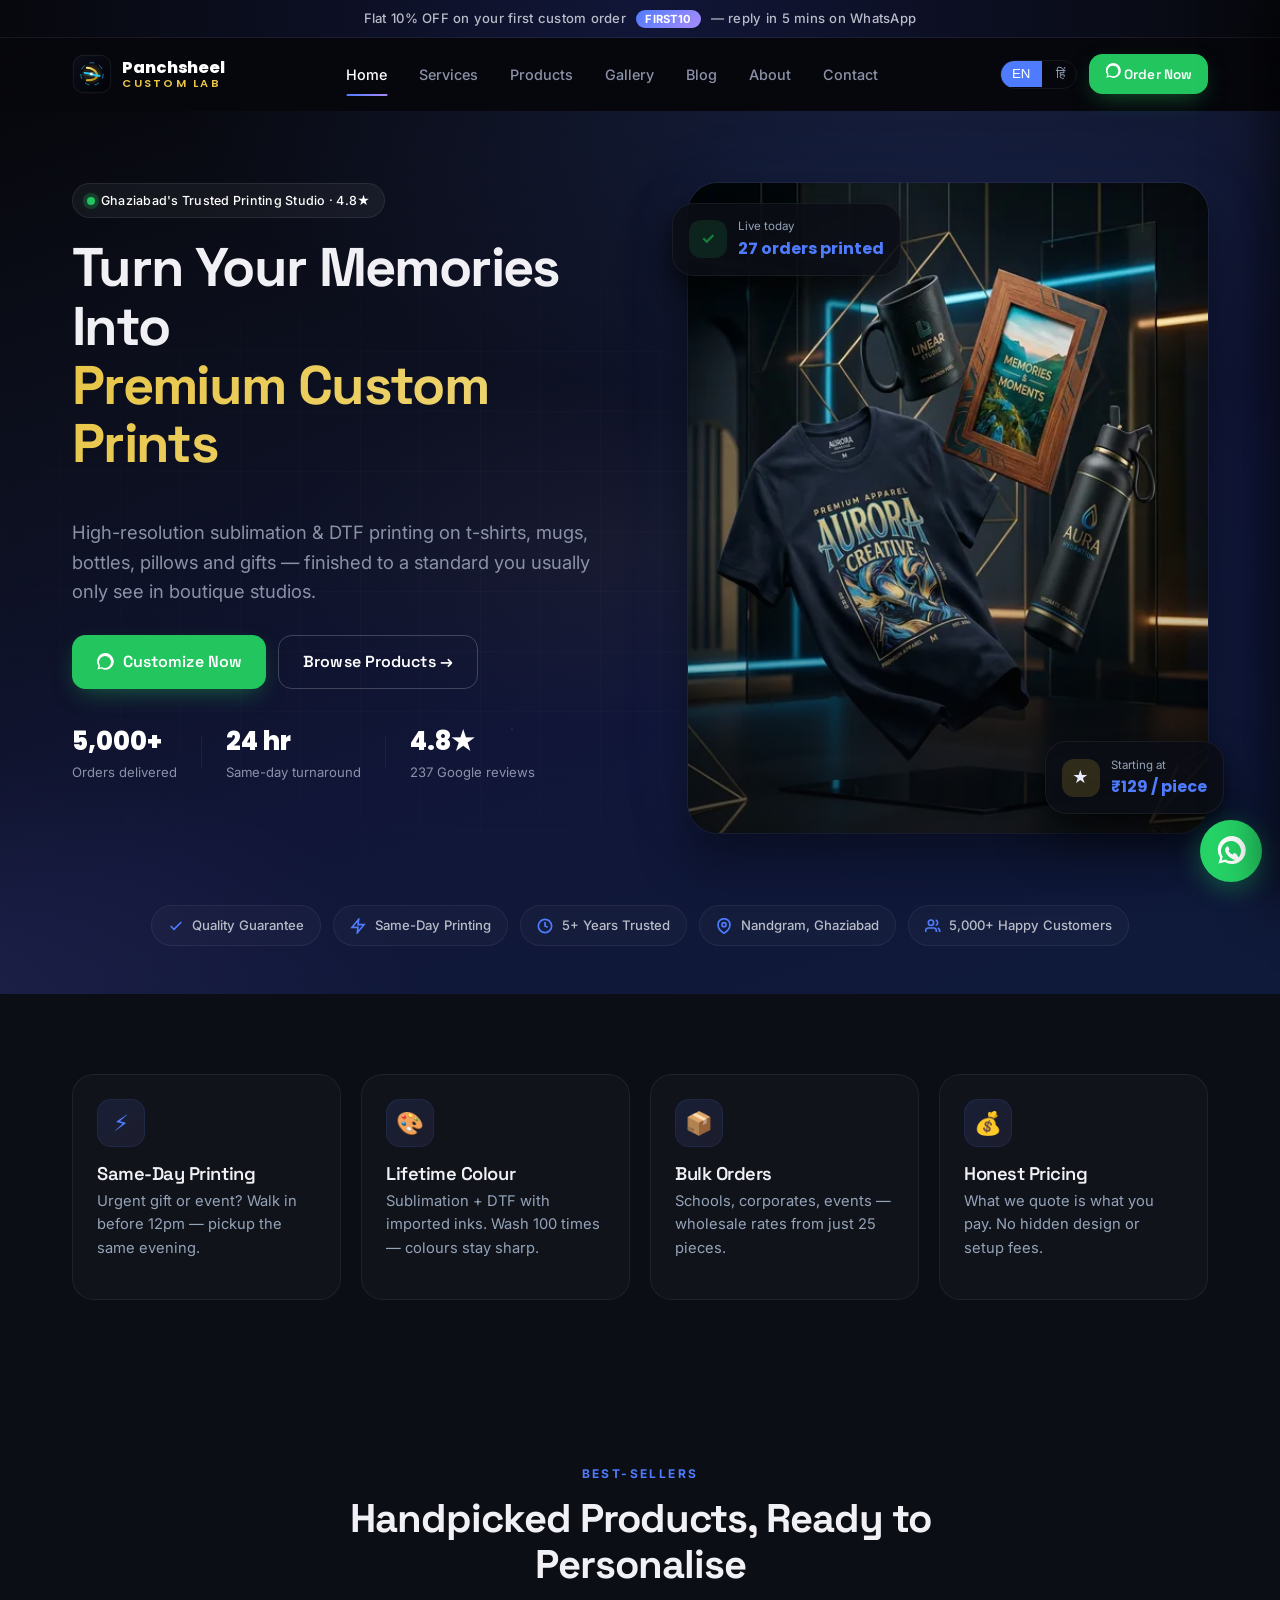
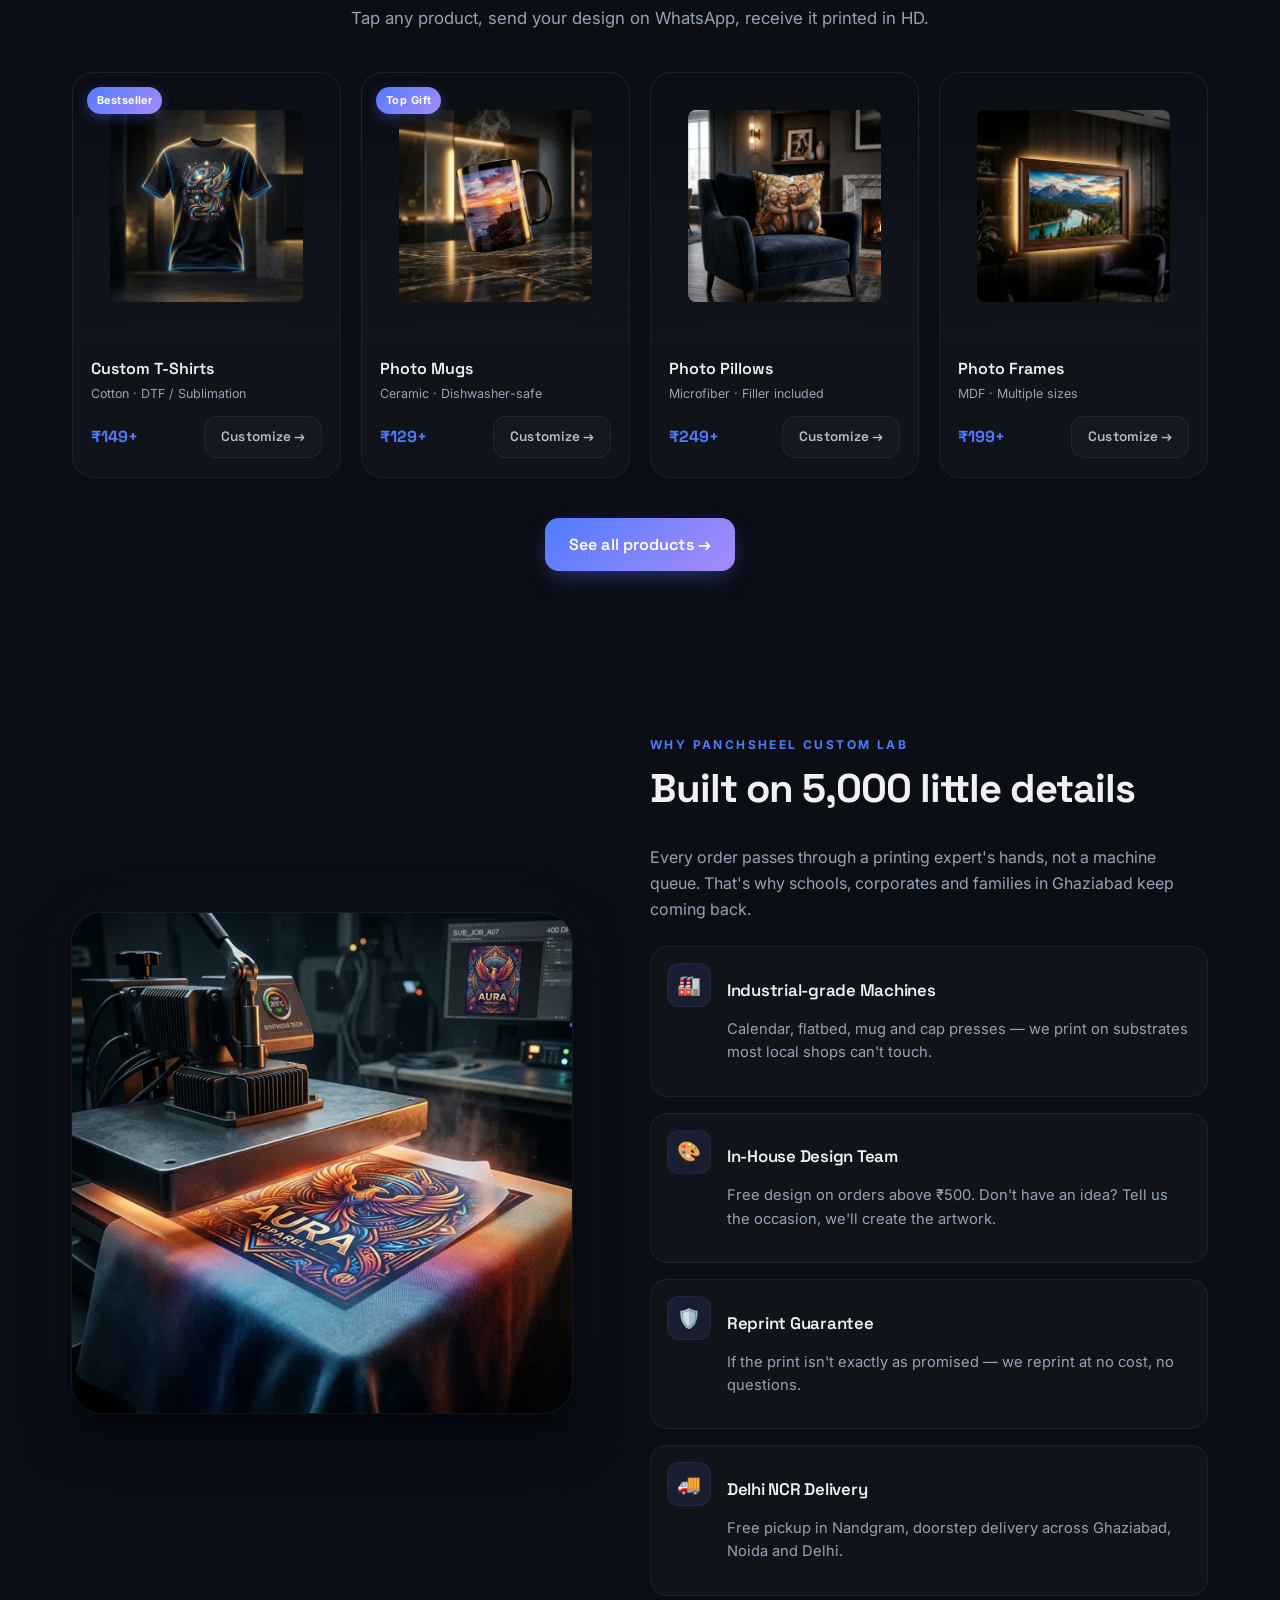
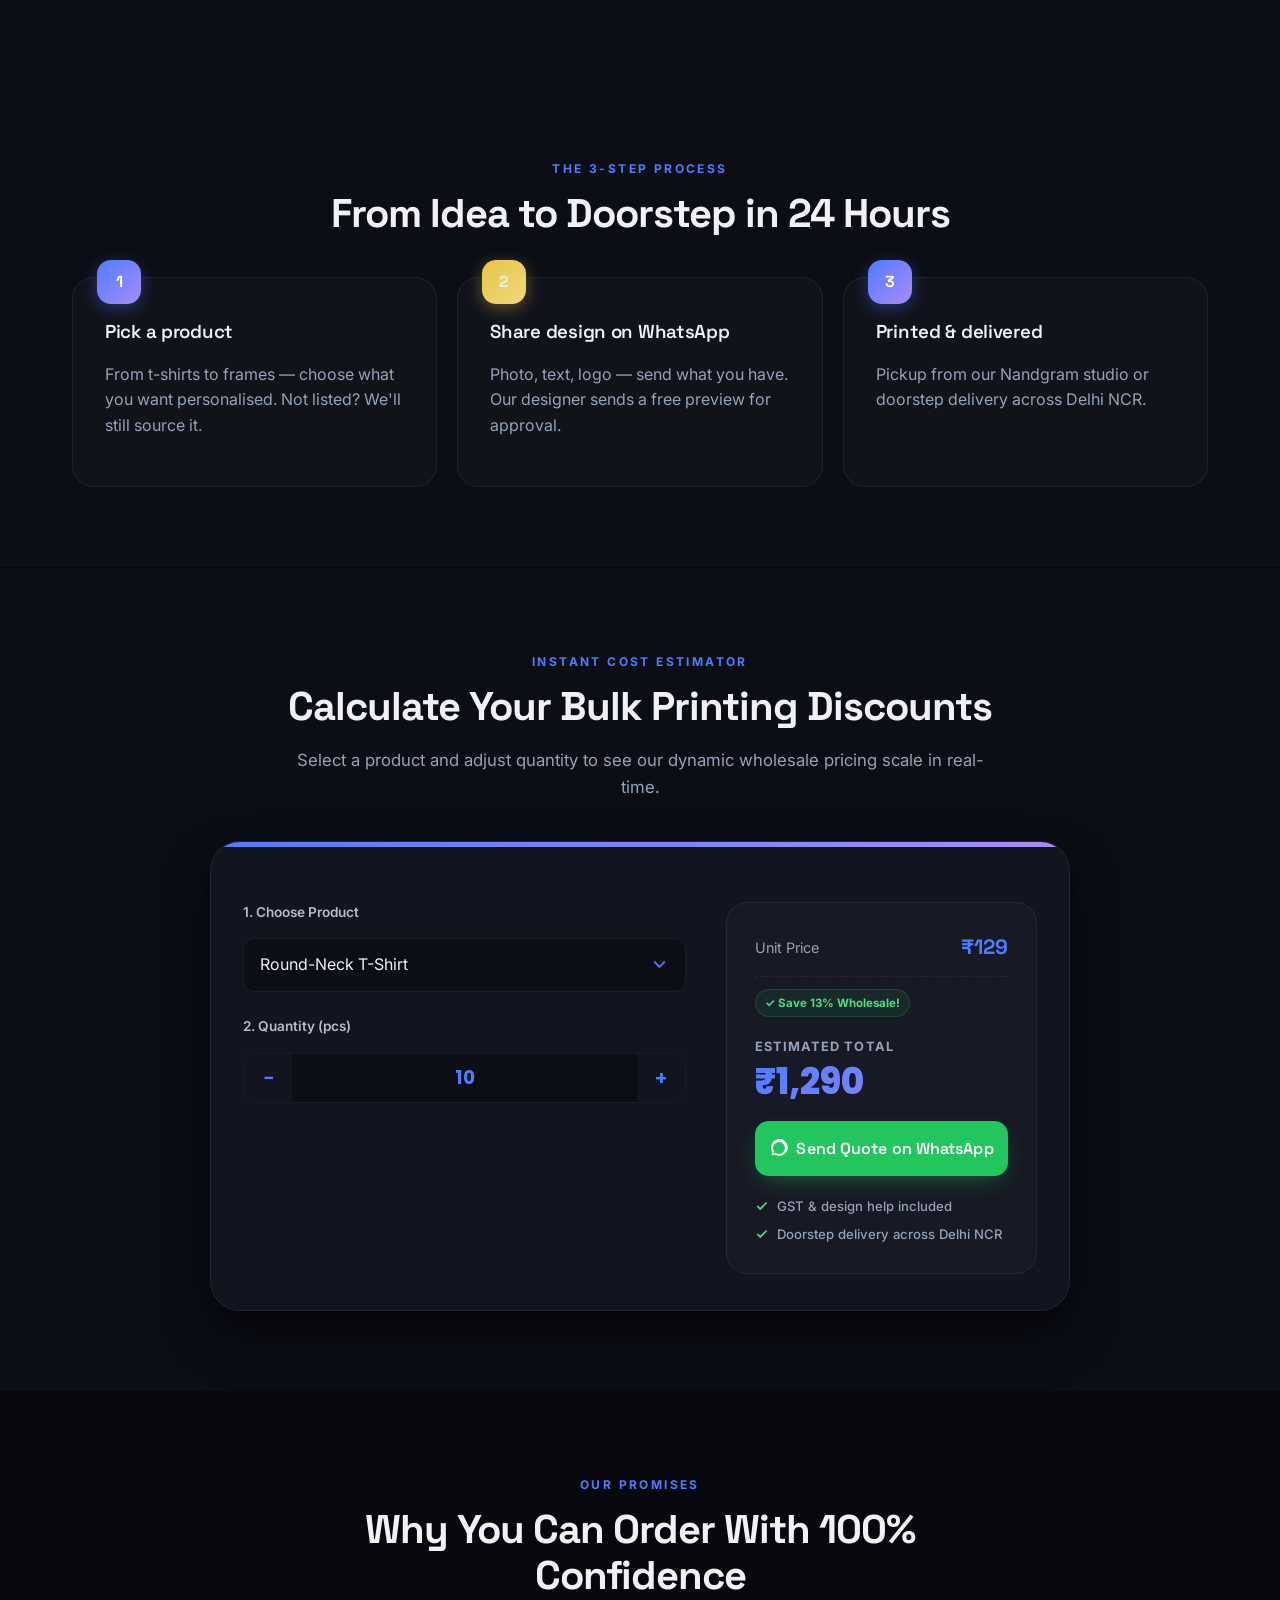
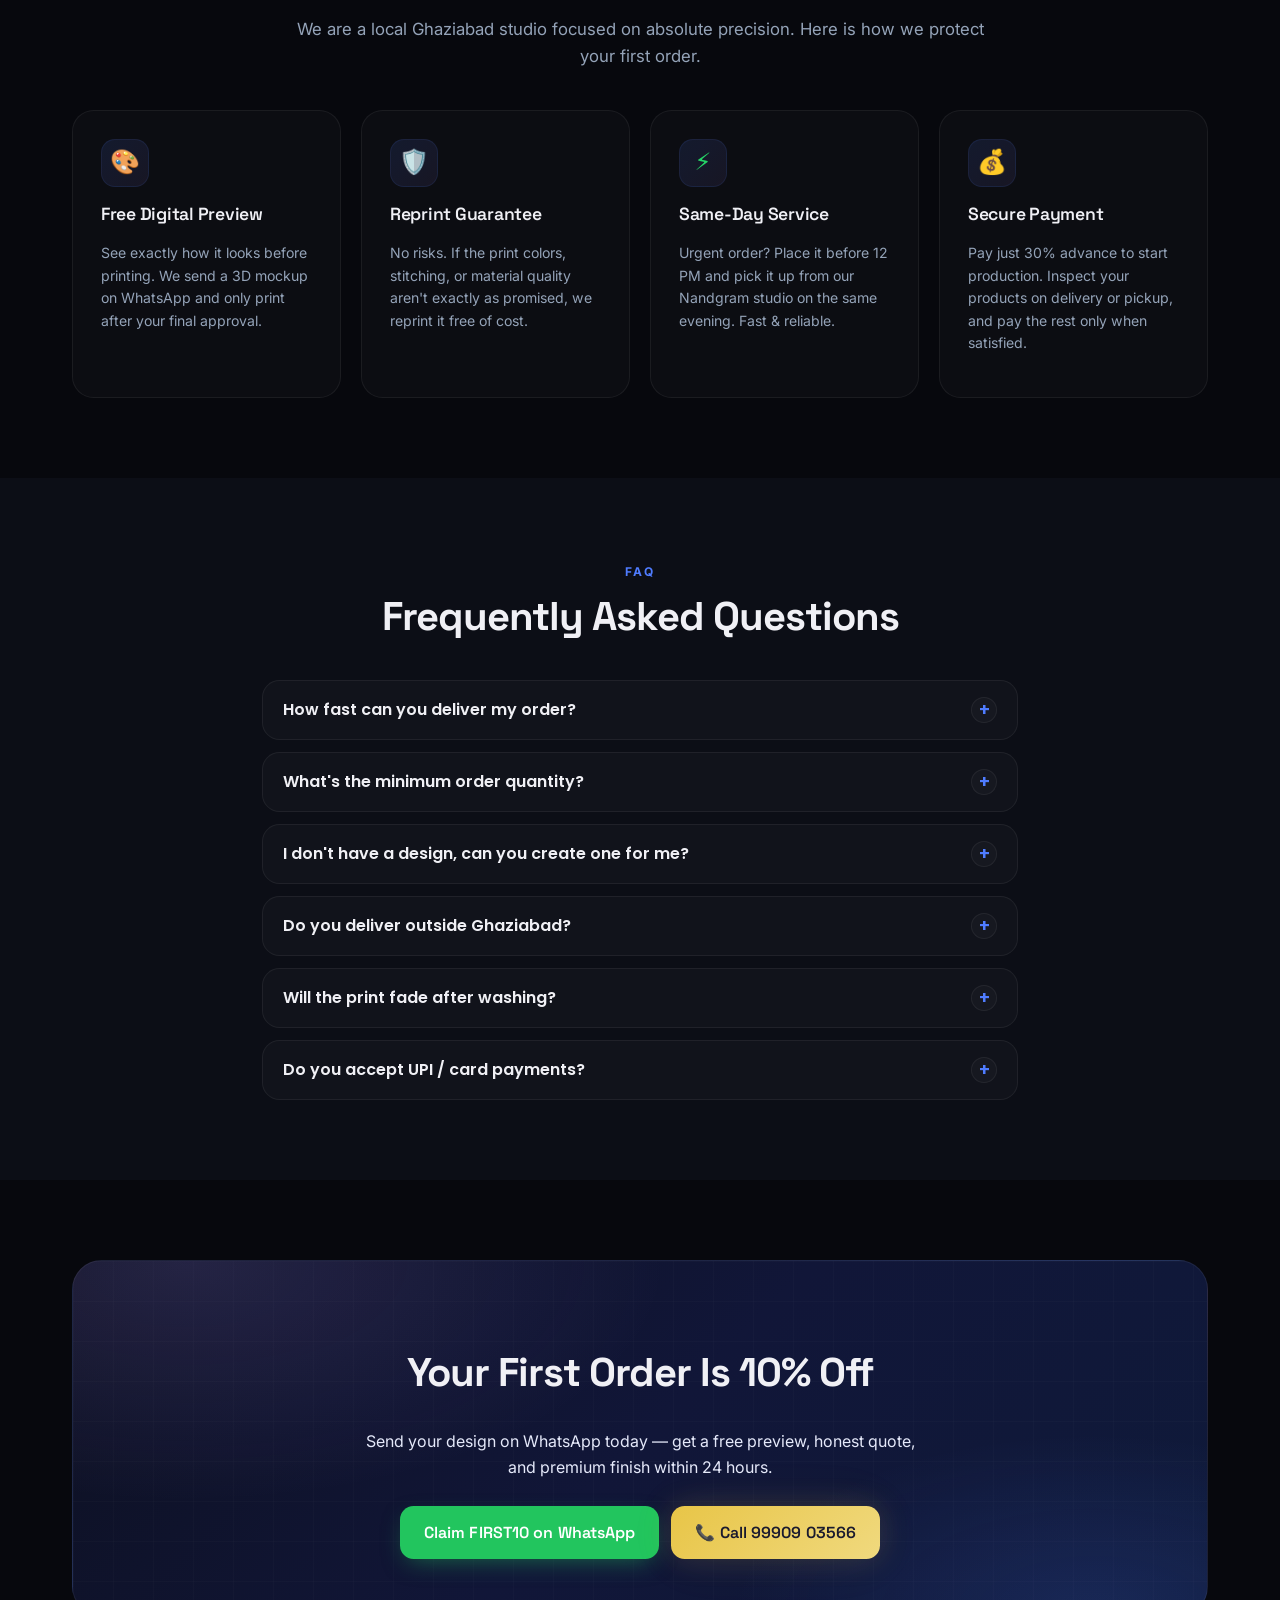
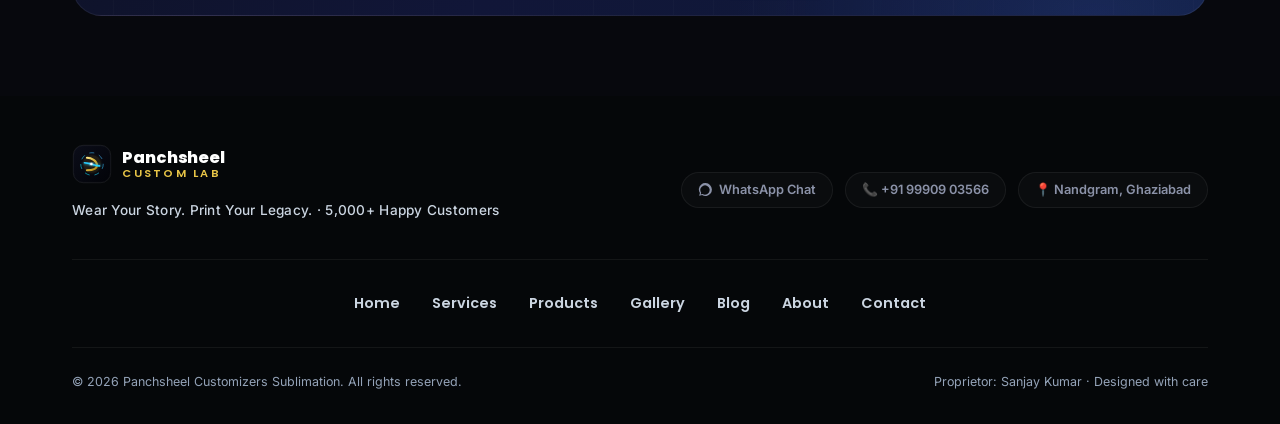
==== index.html @ e8f35b52 "perf: reduce GPU paint cost, eliminate expensive filters, inline critical CSS, and defer JS to hit 1" ====
<!doctype html>
<html lang="en">
<head>
<meta charset="utf-8" />
<meta name="viewport" content="width=device-width,initial-scale=1" />
<title>Panchsheel Custom Lab — Premium Custom Printing in Nandgram, Ghaziabad</title>
<meta name="description" content="Premium T-shirt, mug, bottle, pillow, frame & custom gift printing in Nandgram, Ghaziabad. Same-day printing, bulk orders, lifetime-colour sublimation. Order on WhatsApp." />
<meta name="keywords" content="custom printing Nandgram, t shirt printing Ghaziabad, mug printing near me, custom gifts printing Ghaziabad, sublimation printing, school dress printing Ghaziabad" />
<meta name="robots" content="index,follow" />
<meta name="google-site-verification" content="ZeEfmThmQn9ae-xPkWEFfNN0FjXlwvRkOJU6zWRzMR0" />
<meta name="theme-color" content="#07080d" />
<link rel="canonical" href="https://panchsheelcustomlab.com/" />
<meta property="og:type" content="website" />
<meta property="og:title" content="Panchsheel Custom Lab — Premium Custom Printing in Ghaziabad" />
<meta property="og:description" content="Same-day T-shirt, mug, bottle, pillow, frame & gift printing with lifetime colour. Ghaziabad's trusted studio." />
<meta property="og:url" content="https://panchsheelcustomlab.com/" />
<meta property="og:image" content="https://images.unsplash.com/photo-1521572163474-6864f9cf17ab?w=1200&h=630&fit=crop" />
<meta name="twitter:card" content="summary_large_image" />
<link rel="preconnect" href="https://fonts.googleapis.com" />
<link rel="preconnect" href="https://fonts.gstatic.com" crossorigin />
<link rel="preload" href="assets/img/hero_presentation.webp" as="image" type="image/webp" />
<style>
/* Critical inline CSS — above-the-fold only */
*{box-sizing:border-box}html{scroll-behavior:smooth}body{font-family:system-ui,-apple-system,Segoe UI,Roboto,sans-serif;margin:0;background:#07080d;color:#f0f0f5;line-height:1.6;-webkit-font-smoothing:antialiased}img{max-width:100%;height:auto;display:block}a{color:inherit;text-decoration:none}h1,h2,h3{color:#f0f0f5;letter-spacing:-.02em;font-weight:700}.container-x{max-width:1200px;margin-inline:auto;padding-inline:1.25rem}@media(min-width:768px){.container-x{padding-inline:2rem}}.reveal{opacity:0;transform:translateY(28px);transition:opacity .8s cubic-bezier(.16,1,.3,1),transform .8s cubic-bezier(.16,1,.3,1)}.reveal.visible{opacity:1;transform:none}.site-header{position:sticky;top:0;z-index:40;background:rgba(7,8,13,.6);backdrop-filter:saturate(140%) blur(20px);-webkit-backdrop-filter:saturate(140%) blur(20px);border-bottom:1px solid transparent;transition:all .4s}.offer-bar{background:linear-gradient(90deg,#07080d 0%,#111638 50%,#07080d 100%);color:#b8bcc8;font-size:.82rem;font-weight:500;text-align:center;padding:.5rem 1rem}.offer-bar .badge-inline{background:linear-gradient(135deg,#4f7cff,#a78bfa);color:#fff;padding:.1rem .55rem;border-radius:9999px;font-weight:700;font-size:.7rem;margin:0 .35rem}.hero{position:relative;overflow:hidden;isolation:isolate;background:linear-gradient(160deg,#07080d 0%,#0d1020 30%,#111638 60%,#0f1a3a 100%);color:#fff}.title-xl{font-size:clamp(2rem,4.6vw,3.4rem);letter-spacing:-.02em;font-weight:800;line-height:1.08}.hero-badge{display:inline-flex;align-items:center;gap:.4rem;background:rgba(255,255,255,.05);border:1px solid rgba(255,255,255,.08);color:#fff;padding:.4rem .85rem;border-radius:9999px;font-size:.78rem;font-weight:500;backdrop-filter:blur(12px)}.hero-badge .dot{width:.5rem;height:.5rem;border-radius:9999px;background:#22c55e;box-shadow:0 0 0 4px rgba(34,197,94,.2),0 0 12px rgba(34,197,94,.3)}.hero-photo{position:relative;border-radius:1.85rem;overflow:hidden;box-shadow:0 0 0 1px rgba(255,255,255,.06),0 24px 48px rgba(0,0,0,.5),0 0 80px rgba(79,124,255,.08)}.hero-photo img{aspect-ratio:4/5;width:100%;object-fit:cover;transform:scale(1.02)}.btn{display:inline-flex;align-items:center;justify-content:center;gap:.55rem;font-weight:600;border-radius:.85rem;padding:.85rem 1.5rem;transition:transform .2s,box-shadow .25s,background .2s;letter-spacing:.1px;white-space:nowrap;cursor:pointer;border:0}.btn-whats{background:#22c55e;color:#fff;box-shadow:0 8px 24px -8px rgba(34,197,94,.5)}.btn-outline{border:1.5px solid rgba(255,255,255,.2);color:#fff;background:transparent}.logo{display:inline-flex;align-items:center;gap:.65rem}.logo-mark{width:40px;height:40px}.logo-text{line-height:1.05}.logo-text .brand-line{display:block;font-weight:800;color:#fff;letter-spacing:-.01em;font-size:1.02rem}.logo-text .sub-line{display:block;font-size:.7rem;font-weight:600;color:#e8c547;letter-spacing:.2em;text-transform:uppercase;margin-top:.1rem}.desktop-nav{display:flex;align-items:center;gap:2rem}.nav-link{position:relative;font-weight:500;color:#8b92a8;padding:.25rem 0}.hide-sm{display:initial}.menu-btn{display:none;color:#fff;background:transparent;padding:.5rem}@media(max-width:1024px){.desktop-nav{display:none!important}.menu-btn{display:inline-flex!important}.hide-sm{display:none!important}}
</style>
<link rel="stylesheet" href="assets/css/styles.css?v=5.0" media="print" onload="this.media='all'" />
<noscript><link rel="stylesheet" href="assets/css/styles.css?v=5.0" /></noscript>
<link rel="stylesheet" href="assets/css/premium-theme.css?v=5.0" media="print" onload="this.media='all'" />
<noscript><link rel="stylesheet" href="assets/css/premium-theme.css?v=5.0" /></noscript>
<link href="https://fonts.googleapis.com/css2?family=Space+Grotesk:wght@400;500;600;700&family=Inter:wght@400;500;600;700&family=Poppins:wght@500;600;700;800&display=swap" rel="stylesheet" media="print" onload="this.media='all'" />
<noscript><link href="https://fonts.googleapis.com/css2?family=Space+Grotesk:wght@400;500;600;700&family=Inter:wght@400;500;600;700&family=Poppins:wght@500;600;700;800&display=swap" rel="stylesheet" /></noscript>
<link rel="icon" type="image/svg+xml" href="assets/img/logo.svg" />
<script type="application/ld+json">
{
  "@context": "https://schema.org",
  "@graph": [
    {
      "@type": "LocalBusiness",
      "@id": "https://panchsheelcustomlab.com/#localbusiness",
      "name": "Panchsheel Custom Lab",
      "alternateName": "Panchsheel Customizers Sublimation",
      "image": "https://images.unsplash.com/photo-1521572163474-6864f9cf17ab?w=1200",
      "logo": "https://panchsheelcustomlab.com/assets/img/logo.svg",
      "telephone": ["+91-9990903566", "+91-8882130530"],
      "email": "Panchsheel008@gmail.com",
      "address": {
        "@type": "PostalAddress",
        "streetAddress": "Nandgram",
        "addressLocality": "Ghaziabad",
        "addressRegion": "Uttar Pradesh",
        "postalCode": "201003",
        "addressCountry": "IN"
      },
      "geo": {
        "@type": "GeoCoordinates",
        "latitude": 28.6942,
        "longitude": 77.4412
      },
      "url": "https://panchsheelcustomlab.com/",
      "priceRange": "₹₹",
      "openingHoursSpecification": [
        {
          "@type": "OpeningHoursSpecification",
          "dayOfWeek": ["Monday", "Tuesday", "Wednesday", "Thursday", "Friday", "Saturday"],
          "opens": "10:00",
          "closes": "20:00"
        }
      ],
      "areaServed": [
        {
          "@type": "AdministrativeArea",
          "name": "Ghaziabad"
        },
        {
          "@type": "AdministrativeArea",
          "name": "Nandgram"
        },
        {
          "@type": "AdministrativeArea",
          "name": "Delhi NCR"
        }
      ],
      "sameAs": [
        "https://wa.me/919990903566",
        "https://panchsheelcustomlab.com/"
      ],
      "aggregateRating": {
        "@type": "AggregateRating",
        "ratingValue": "4.8",
        "reviewCount": "237"
      }
    },
    {
      "@type": "Organization",
      "@id": "https://panchsheelcustomlab.com/#organization",
      "name": "Panchsheel Custom Lab",
      "logo": "https://panchsheelcustomlab.com/assets/img/logo.svg",
      "url": "https://panchsheelcustomlab.com/",
      "contactPoint": {
        "@type": "ContactPoint",
        "telephone": "+91-9990903566",
        "contactType": "proprietor",
        "areaServed": "IN",
        "availableLanguage": ["Hindi", "English"]
      }
    },
    {
      "@type": "WebSite",
      "@id": "https://panchsheelcustomlab.com/#website",
      "url": "https://panchsheelcustomlab.com/",
      "name": "Panchsheel Custom Lab",
      "description": "Premium Custom Printing Studio in Ghaziabad"
    },
    {
      "@type": "Service",
      "@id": "https://panchsheelcustomlab.com/#service-printing",
      "name": "Custom Printing Services",
      "serviceType": "Sublimation & DTF Printing",
      "provider": {
        "@id": "https://panchsheelcustomlab.com/#localbusiness"
      },
      "areaServed": {
        "@type": "AdministrativeArea",
        "name": "Ghaziabad"
      },
      "hasOfferCatalog": {
        "@type": "OfferCatalog",
        "name": "Printing Services Catalog",
        "itemListElement": [
          {
            "@type": "Offer",
            "itemOffered": {
              "@type": "Service",
              "name": "T-Shirt Printing"
            }
          },
          {
            "@type": "Offer",
            "itemOffered": {
              "@type": "Service",
              "name": "School Dress Printing"
            }
          },
          {
            "@type": "Offer",
            "itemOffered": {
              "@type": "Service",
              "name": "Mug Printing"
            }
          },
          {
            "@type": "Offer",
            "itemOffered": {
              "@type": "Service",
              "name": "Bottle Printing"
            }
          }
        ]
      }
    }
  ]
}
</script>
</head>
<body>

<!-- Offer bar -->
<div class="offer-bar text-center py-2 px-4">
  <span data-en="Flat 10% OFF on your first custom order" data-hi="पहले ऑर्डर पर सीधा 10% की छूट">Flat 10% OFF on your first custom order</span>
  <span class="badge-inline">FIRST10</span>
  <span class="hide-sm" data-en="— reply in 5 mins on WhatsApp" data-hi="— व्हाट्सएप पर 5 मिनट में जवाब">— reply in 5 mins on WhatsApp</span>
</div>

<!-- Header -->
<header class="site-header">
  <div class="container-x" style="display:flex;align-items:center;justify-content:space-between;padding-top:1rem;padding-bottom:1rem">
    <a href="index.html" class="logo">
      <img src="assets/img/logo.svg?v=4.1" alt="Panchsheel Custom Lab logo" class="logo-mark" width="40" height="40" />
      <span class="logo-text"><span class="brand-line">Panchsheel</span><span class="sub-line">Custom Lab</span></span>
    </a>
    <nav class="hide-sm desktop-nav">
      <a href="index.html" class="nav-link" data-en="Home" data-hi="होम">Home</a>
      <a href="services.html" class="nav-link" data-en="Services" data-hi="सेवाएं">Services</a>
      <a href="products.html" class="nav-link" data-en="Products" data-hi="उत्पाद">Products</a>
      <a href="gallery.html" class="nav-link" data-en="Gallery" data-hi="गैलरी">Gallery</a>
      <a href="blog.html" class="nav-link" data-en="Blog" data-hi="ब्लॉग">Blog</a>
      <a href="about.html" class="nav-link" data-en="About" data-hi="हमारे बारे में">About</a>
      <a href="contact.html" class="nav-link" data-en="Contact" data-hi="संपर्क">Contact</a>
    </nav>
    <div style="display:flex;align-items:center;gap:.75rem">
      <div class="lang-toggle hide-sm" aria-label="Language toggle">
        <button data-lang="en" class="active">EN</button>
        <button data-lang="hi">हिं</button>
      </div>
      <a href="https://wa.me/919990903566?text=Hi%2C%20I%20want%20to%20order%20a%20custom%20print" class="btn btn-whats btn-sm hide-sm">
        <svg width="16" height="16" viewBox="0 0 24 24" fill="currentColor"><path d="M20.5 3.5A11 11 0 0 0 3.3 17.1L2 22l5-1.3a11 11 0 0 0 13.5-17.2zM12 20a8 8 0 0 1-4.1-1.1l-.3-.2-3 .8.8-2.9-.2-.3A8 8 0 1 1 12 20z"/></svg>
        Order Now
      </a>
      <button id="navToggle" aria-label="Menu" class="menu-btn btn btn-ghost btn-sm" style="padding:.5rem">
        <svg width="22" height="22" viewBox="0 0 24 24" fill="none" stroke="currentColor" stroke-width="2"><path d="M4 6h16M4 12h16M4 18h16"/></svg>
      </button>
    </div>
  </div>
  </header>

<main id="main-content">

<!-- ============================ HERO ============================ -->
<section class="hero on-dark">
  <div class="container-x" style="display:grid;grid-template-columns:1fr;gap:3rem;padding-top:4.5rem;padding-bottom:4.5rem">
    <div class="reveal" style="max-width:640px">
      <span class="hero-badge"><span class="dot"></span> <span data-en="Ghaziabad's Trusted Printing Studio · 4.8★" data-hi="गाज़ियाबाद का भरोसेमंद प्रिंटिंग स्टूडियो · 4.8★">Ghaziabad's Trusted Printing Studio · 4.8★</span></span>
      <h1 class="title-xl" style="color:#fff;margin-top:1.25rem">
        <span data-en="Turn Your Memories Into" data-hi="अपनी यादों को बदलिए">Turn Your Memories Into</span>
        <span style="color:var(--gold);display:block" data-en="Premium Custom Prints" data-hi="प्रीमियम कस्टम प्रिंट्स में">Premium Custom Prints</span>
      </h1>
      <p style="font-size:1.15rem;color:#cdd5f0;margin-top:1.25rem;max-width:540px" data-en="High-resolution sublimation &amp; DTF printing on t-shirts, mugs, bottles, pillows and gifts — finished to a standard you usually only see in boutique studios."
         data-hi="टी-शर्ट, मग, बोतल, तकिया और गिफ्ट पर हाई-रेज़ॉल्यूशन सब्लिमेशन और DTF प्रिंटिंग — वो क्वालिटी जो आम तौर पर बुटीक स्टूडियो में ही मिलती है।">
         High-resolution sublimation &amp; DTF printing on t-shirts, mugs, bottles, pillows and gifts — finished to a standard you usually only see in boutique studios.
      </p>
      <div style="display:flex;flex-wrap:wrap;gap:.75rem;margin-top:1.75rem">
        <a href="https://wa.me/919990903566?text=Hi%2C%20I%20want%20to%20order%20a%20custom%20print" class="btn btn-whats">
          <svg width="18" height="18" viewBox="0 0 24 24" fill="currentColor"><path d="M20.5 3.5A11 11 0 0 0 3.3 17.1L2 22l5-1.3a11 11 0 0 0 13.5-17.2zM12 20a8 8 0 0 1-4.1-1.1l-.3-.2-3 .8.8-2.9-.2-.3A8 8 0 1 1 12 20z"/></svg>
          <span data-en="Customize Now" data-hi="अभी कस्टमाइज़ करें">Customize Now</span>
        </a>
        <a href="products.html" class="btn btn-outline"><span data-en="Browse Products →" data-hi="प्रोडक्ट्स देखें →">Browse Products →</span></a>
      </div>
      <div style="display:flex;align-items:center;gap:1.5rem;margin-top:2rem;color:#cdd5f0;flex-wrap:wrap">
        <div><div style="font-family:'Poppins';font-weight:800;font-size:1.6rem;color:#fff">5,000+</div><div style="font-size:.82rem" data-en="Orders delivered" data-hi="ऑर्डर्स डिलीवर">Orders delivered</div></div>
        <div style="width:1px;height:32px;background:rgba(255,255,255,.15)"></div>
        <div><div style="font-family:'Poppins';font-weight:800;font-size:1.6rem;color:#fff">24 hr</div><div style="font-size:.82rem" data-en="Same-day turnaround" data-hi="सेम-डे डिलीवरी">Same-day turnaround</div></div>
        <div style="width:1px;height:32px;background:rgba(255,255,255,.15)"></div>
        <div><div style="font-family:'Poppins';font-weight:800;font-size:1.6rem;color:#fff">4.8★</div><div style="font-size:.82rem" data-en="237 Google reviews" data-hi="237 गूगल रिव्यूज़">237 Google reviews</div></div>
      </div>
    </div>

    <div class="reveal" style="position:relative;max-width:520px;justify-self:end;width:100%">
      <div class="hero-photo">
        <img src="assets/img/hero_presentation.webp" alt="Premium custom printed luxury products collection floating in dark glassmorphic studio" loading="eager" fetchpriority="high" width="500" height="625" />
      </div>
      <div class="hero-float top">
        <div style="width:38px;height:38px;border-radius:12px;background:rgba(34,197,94,.12);color:#15803d;display:flex;align-items:center;justify-content:center;font-weight:700">✓</div>
        <div><div style="font-size:.72rem;color:var(--muted)">Live today</div><div style="font-family:'Poppins';font-weight:700;color:var(--brand)">27 orders printed</div></div>
      </div>
      <div class="hero-float bottom">
        <div style="width:38px;height:38px;border-radius:12px;background:rgba(212,175,55,.18);color:var(--brand-ink);display:flex;align-items:center;justify-content:center">★</div>
        <div><div style="font-size:.72rem;color:var(--muted)">Starting at</div><div style="font-family:'Poppins';font-weight:700;color:var(--brand)">₹129 / piece</div></div>
      </div>
    </div>
  </div>

  <!-- Trust chips strip -->
  <div class="container-x" style="padding-bottom:3rem">
    <div class="trust-row reveal">
      <span class="trust-chip"><svg width="16" height="16" viewBox="0 0 24 24" fill="none" stroke="currentColor" stroke-width="2.5"><path d="M20 6L9 17l-5-5"/></svg> Quality Guarantee</span>
      <span class="trust-chip"><svg width="16" height="16" viewBox="0 0 24 24" fill="none" stroke="currentColor" stroke-width="2.5"><path d="M13 2L3 14h9l-1 8 10-12h-9l1-8z"/></svg> Same-Day Printing</span>
      <span class="trust-chip"><svg width="16" height="16" viewBox="0 0 24 24" fill="none" stroke="currentColor" stroke-width="2.5"><circle cx="12" cy="12" r="10"/><path d="M12 6v6l4 2"/></svg> 5+ Years Trusted</span>
      <span class="trust-chip"><svg width="16" height="16" viewBox="0 0 24 24" fill="none" stroke="currentColor" stroke-width="2.5"><path d="M21 10c0 7-9 13-9 13S3 17 3 10a9 9 0 0 1 18 0z"/><circle cx="12" cy="10" r="3"/></svg> Nandgram, Ghaziabad</span>
      <span class="trust-chip"><svg width="16" height="16" viewBox="0 0 24 24" fill="none" stroke="currentColor" stroke-width="2.5"><path d="M17 21v-2a4 4 0 0 0-4-4H5a4 4 0 0 0-4 4v2"/><circle cx="9" cy="7" r="4"/><path d="M22 21v-2a4 4 0 0 0-3-3.87"/><path d="M16 3.13a4 4 0 0 1 0 7.75"/></svg> 5,000+ Happy Customers</span>
    </div>
  </div>
</section>

<!-- ============================ FEATURES ============================ -->
<section class="section">
  <div class="container-x">
    <div class="grid-auto cols-2 cols-4">
      <div class="feature reveal"><div class="feature-ico">⚡</div><h2 style="font-size:1.15rem;font-weight:600;margin-bottom:0" data-en="Same-Day Printing" data-hi="उसी दिन प्रिंटिंग">Same-Day Printing</h2><p class="muted" style="font-size:.92rem;margin-top:.35rem" data-en="Urgent gift or event? Walk in before 12pm — pickup the same evening." data-hi="अर्जेंट गिफ्ट या इवेंट? दोपहर 12 से पहले आएं — शाम तक तैयार।">Urgent gift or event? Walk in before 12pm — pickup the same evening.</p></div>
      <div class="feature reveal"><div class="feature-ico">🎨</div><h2 style="font-size:1.15rem;font-weight:600;margin-bottom:0" data-en="Lifetime Colour" data-hi="लाइफटाइम रंग">Lifetime Colour</h2><p class="muted" style="font-size:.92rem;margin-top:.35rem" data-en="Sublimation + DTF with imported inks. Wash 100 times — colours stay sharp." data-hi="इम्पोर्टेड इंक के साथ सब्लिमेशन + DTF। 100 बार धोइए — रंग वैसे के वैसे।">Sublimation + DTF with imported inks. Wash 100 times — colours stay sharp.</p></div>
      <div class="feature reveal"><div class="feature-ico">📦</div><h2 style="font-size:1.15rem;font-weight:600;margin-bottom:0" data-en="Bulk Orders" data-hi="बल्क ऑर्डर">Bulk Orders</h2><p class="muted" style="font-size:.92rem;margin-top:.35rem" data-en="Schools, corporates, events — wholesale rates from just 25 pieces." data-hi="स्कूल, कॉर्पोरेट, इवेंट — सिर्फ 25 पीस से होलसेल रेट।">Schools, corporates, events — wholesale rates from just 25 pieces.</p></div>
      <div class="feature reveal"><div class="feature-ico">💰</div><h2 style="font-size:1.15rem;font-weight:600;margin-bottom:0" data-en="Honest Pricing" data-hi="ईमानदार क़ीमत">Honest Pricing</h2><p class="muted" style="font-size:.92rem;margin-top:.35rem" data-en="What we quote is what you pay. No hidden design or setup fees." data-hi="जो रेट बताते हैं वही लेते हैं। कोई छुपा चार्ज नहीं।">What we quote is what you pay. No hidden design or setup fees.</p></div>
    </div>
  </div>
</section>

<!-- ============================ PRODUCTS PREVIEW ============================ -->
<section class="section" style="background:var(--bg-soft)">
  <div class="container-x">
    <div class="section-head reveal">
      <span class="eyebrow">Best-Sellers</span>
      <h2 data-en="Handpicked Products, Ready to Personalise" data-hi="चुनिंदा प्रोडक्ट्स — आपके नाम पर">Handpicked Products, Ready to Personalise</h2>
      <p class="muted" data-en="Tap any product, send your design on WhatsApp, receive it printed in HD." data-hi="कोई भी प्रोडक्ट चुनें, डिज़ाइन व्हाट्सएप पर भेजें, HD क्वालिटी में प्रिंट पाएं।">Tap any product, send your design on WhatsApp, receive it printed in HD.</p>
    </div>

    <div class="grid-auto cols-2 cols-4">
      <a href="products.html" class="product-card reveal">
        <span class="badge">Bestseller</span>
        <div class="product-shot"><img loading="lazy" src="assets/img/custom_tshirt.webp" alt="Premium cotton custom printed t-shirt" width="400" height="400" /></div>
        <div class="product-body"><div class="product-title">Custom T-Shirts</div><div class="product-meta">Cotton · DTF / Sublimation</div><div class="product-row"><span class="price">₹149+</span><span class="btn btn-ghost btn-sm">Customize →</span></div></div>
      </a>
      <a href="products.html" class="product-card reveal">
        <span class="badge">Top Gift</span>
        <div class="product-shot"><img loading="lazy" src="assets/img/custom_mug.webp" alt="White ceramic photo mug custom printed" width="400" height="400" /></div>
        <div class="product-body"><div class="product-title">Photo Mugs</div><div class="product-meta">Ceramic · Dishwasher-safe</div><div class="product-row"><span class="price">₹129+</span><span class="btn btn-ghost btn-sm">Customize →</span></div></div>
      </a>
      <a href="products.html" class="product-card reveal">
        <div class="product-shot"><img loading="lazy" src="assets/img/custom_pillow.webp" alt="Personalised photo pillow with zipper" width="400" height="400" /></div>
        <div class="product-body"><div class="product-title">Photo Pillows</div><div class="product-meta">Microfiber · Filler included</div><div class="product-row"><span class="price">₹249+</span><span class="btn btn-ghost btn-sm">Customize →</span></div></div>
      </a>
      <a href="products.html" class="product-card reveal">
        <div class="product-shot"><img loading="lazy" src="assets/img/custom_frame.webp" alt="Custom MDF photo frame" width="400" height="400" /></div>
        <div class="product-body"><div class="product-title">Photo Frames</div><div class="product-meta">MDF · Multiple sizes</div><div class="product-row"><span class="price">₹199+</span><span class="btn btn-ghost btn-sm">Customize →</span></div></div>
      </a>
    </div>

    <div style="text-align:center;margin-top:2.5rem">
      <a href="products.html" class="btn btn-primary"><span data-en="See all products →" data-hi="सभी प्रोडक्ट्स देखें →">See all products →</span></a>
    </div>
  </div>
</section>

<!-- ============================ WHY US ============================ -->
<section class="section">
  <div class="container-x" style="display:grid;gap:3rem;grid-template-columns:1fr">
    <div class="grid-auto cols-2" style="align-items:center">
      <div class="reveal">
        <img src="assets/img/custom_process.webp" alt="Panchsheel Custom Lab printing studio — machines and process" style="border-radius:var(--r-xl);box-shadow:var(--shadow-lg);aspect-ratio:1/1;object-fit:cover" loading="lazy" width="500" height="500" />
      </div>
      <div class="reveal">
        <span class="eyebrow">Why Panchsheel Custom Lab</span>
        <h2 class="title-lg" style="margin-top:.6rem" data-en="Built on 5,000 little details" data-hi="5,000 छोटी-छोटी बातों पर टिका भरोसा">Built on 5,000 little details</h2>
        <p class="muted" style="margin-top:.85rem" data-en="Every order passes through a printing expert's hands, not a machine queue. That's why schools, corporates and families in Ghaziabad keep coming back."
           data-hi="हर ऑर्डर मशीन नहीं, एक प्रिंटिंग एक्सपर्ट के हाथों से गुज़रता है। इसीलिए गाज़ियाबाद के स्कूल, कॉर्पोरेट और परिवार दोबारा आते हैं।">
          Every order passes through a printing expert's hands, not a machine queue. That's why schools, corporates and families in Ghaziabad keep coming back.
        </p>
        <div style="display:grid;gap:1rem;margin-top:1.5rem">
          <div class="why-item"><div class="why-ico">🏭</div><div><h3 style="font-size:1.05rem" data-en="Industrial-grade Machines" data-hi="इंडस्ट्रियल-ग्रेड मशीनें">Industrial-grade Machines</h3><p class="muted" style="font-size:.92rem" data-en="Calendar, flatbed, mug and cap presses — we print on substrates most local shops can't touch." data-hi="कैलेंडर, फ्लैटबेड, मग और कैप प्रेस — हम उन सतहों पर प्रिंट करते हैं जो ज़्यादातर लोकल दुकानों के बस की बात नहीं।">Calendar, flatbed, mug and cap presses — we print on substrates most local shops can't touch.</p></div></div>
          <div class="why-item"><div class="why-ico">🎨</div><div><h3 style="font-size:1.05rem" data-en="In-House Design Team" data-hi="इन-हाउस डिज़ाइन टीम">In-House Design Team</h3><p class="muted" style="font-size:.92rem" data-en="Free design on orders above ₹500. Don't have an idea? Tell us the occasion, we'll create the artwork." data-hi="₹500 से ऊपर के ऑर्डर पर फ्री डिज़ाइन। कोई आइडिया नहीं? बस मौका बताइए, आर्टवर्क हम बना देंगे।">Free design on orders above ₹500. Don't have an idea? Tell us the occasion, we'll create the artwork.</p></div></div>
          <div class="why-item"><div class="why-ico">🛡️</div><div><h3 style="font-size:1.05rem" data-en="Reprint Guarantee" data-hi="रीप्रिंट गारंटी">Reprint Guarantee</h3><p class="muted" style="font-size:.92rem" data-en="If the print isn't exactly as promised — we reprint at no cost, no questions." data-hi="अगर प्रिंट वैसा नहीं जैसा वादा किया — तो बिना कोई सवाल, फ्री रीप्रिंट।">If the print isn't exactly as promised — we reprint at no cost, no questions.</p></div></div>
          <div class="why-item"><div class="why-ico">🚚</div><div><h3 style="font-size:1.05rem" data-en="Delhi NCR Delivery" data-hi="दिल्ली NCR डिलीवरी">Delhi NCR Delivery</h3><p class="muted" style="font-size:.92rem" data-en="Free pickup in Nandgram, doorstep delivery across Ghaziabad, Noida and Delhi." data-hi="नंदग्राम में फ्री पिकअप, गाज़ियाबाद, नोएडा और दिल्ली में डोरस्टेप डिलीवरी।">Free pickup in Nandgram, doorstep delivery across Ghaziabad, Noida and Delhi.</p></div></div>
        </div>
      </div>
    </div>
  </div>
</section>

<!-- ============================ HOW IT WORKS ============================ -->
<section class="section" style="background:var(--bg-soft)">
  <div class="container-x">
    <div class="section-head reveal">
      <span class="eyebrow">The 3-Step Process</span>
      <h2 data-en="From Idea to Doorstep in 24 Hours" data-hi="24 घंटे में आइडिया से डिलीवरी तक">From Idea to Doorstep in 24 Hours</h2>
    </div>
    <div class="grid-auto cols-3">
      <div class="feature reveal" style="padding:2rem;position:relative">
        <div style="position:absolute;top:-18px;left:24px;width:44px;height:44px;border-radius:14px;background:var(--brand);color:#fff;font-family:'Poppins';font-weight:700;display:flex;align-items:center;justify-content:center;box-shadow:var(--shadow)">1</div>
        <h3 style="margin-top:.6rem" data-en="Pick a product" data-hi="प्रोडक्ट चुनें">Pick a product</h3>
        <p class="muted" style="margin-top:.5rem" data-en="From t-shirts to frames — choose what you want personalised. Not listed? We'll still source it." data-hi="टी-शर्ट से फ्रेम तक — जो चाहें वो चुनें। लिस्ट में नहीं? फिर भी बनाकर देंगे।">From t-shirts to frames — choose what you want personalised. Not listed? We'll still source it.</p>
      </div>
      <div class="feature reveal" style="padding:2rem;position:relative">
        <div style="position:absolute;top:-18px;left:24px;width:44px;height:44px;border-radius:14px;background:var(--gold);color:var(--brand-ink);font-family:'Poppins';font-weight:700;display:flex;align-items:center;justify-content:center;box-shadow:var(--shadow)">2</div>
        <h3 style="margin-top:.6rem" data-en="Share design on WhatsApp" data-hi="व्हाट्सएप पर डिज़ाइन भेजें">Share design on WhatsApp</h3>
        <p class="muted" style="margin-top:.5rem" data-en="Photo, text, logo — send what you have. Our designer sends a free preview for approval." data-hi="फोटो, टेक्स्ट, लोगो — जो भी है भेजिए। हमारे डिज़ाइनर फ्री प्रीव्यू भेजेंगे।">Photo, text, logo — send what you have. Our designer sends a free preview for approval.</p>
      </div>
      <div class="feature reveal" style="padding:2rem;position:relative">
        <div style="position:absolute;top:-18px;left:24px;width:44px;height:44px;border-radius:14px;background:var(--brand);color:#fff;font-family:'Poppins';font-weight:700;display:flex;align-items:center;justify-content:center;box-shadow:var(--shadow)">3</div>
        <h3 style="margin-top:.6rem" data-en="Printed &amp; delivered" data-hi="प्रिंट और डिलीवर">Printed &amp; delivered</h3>
        <p class="muted" style="margin-top:.5rem" data-en="Pickup from our Nandgram studio or doorstep delivery across Delhi NCR." data-hi="नंदग्राम स्टूडियो से पिकअप या दिल्ली NCR में डोरस्टेप डिलीवरी।">Pickup from our Nandgram studio or doorstep delivery across Delhi NCR.</p>
      </div>
    </div>
  </div>
</section>

<!-- ============================ CALCULATOR ============================ -->
<section class="section" style="background:var(--bg-soft)">
  <div class="container-x">
    <div class="section-head reveal">
      <span class="eyebrow" data-en="Instant Cost Estimator" data-hi="तुरंत रेट कैलकुलेटर">Instant Cost Estimator</span>
      <h2 data-en="Calculate Your Bulk Printing Discounts" data-hi="बल्क प्रिंटिंग डिस्काउंट का अंदाज़ा लगाएं">Calculate Your Bulk Printing Discounts</h2>
      <p class="muted" data-en="Select a product and adjust quantity to see our dynamic wholesale pricing scale in real-time." data-hi="प्रोडक्ट और क्वांटिटी चुनें और देखें कि बल्क ऑर्डर पर हमारी कीमतें कैसे कम होती हैं।">Select a product and adjust quantity to see our dynamic wholesale pricing scale in real-time.</p>
    </div>

    <div class="calc-card reveal" style="max-width:860px;margin:0 auto">
      <div class="calc-grid">
        <!-- Input controls -->
        <div style="display:flex;flex-direction:column;gap:1.5rem">
          <div class="calc-control">
            <label class="label" for="calcProduct" data-en="1. Choose Product" data-hi="1. प्रोडक्ट चुनें">1. Choose Product</label>
            <select id="calcProduct" class="field calc-select">
              <option value="tshirt" data-en="Round-Neck T-Shirt" data-hi="गोल-गला टी-शर्ट">Round-Neck T-Shirt</option>
              <option value="polo" data-en="Polo T-Shirt" data-hi="पोलो टी-शर्ट (कॉलर)">Polo T-Shirt</option>
              <option value="mug" data-en="White Photo Mug" data-hi="सफ़ेद फोटो मग">White Photo Mug</option>
              <option value="bottle" data-en="Steel Sipper Bottle" data-hi="स्टील सिपर बोतल">Steel Sipper Bottle</option>
              <option value="pillow" data-en="Photo Pillow" data-hi="फोटो तकिया (कुशन)">Photo Pillow</option>
              <option value="frame" data-en="MDF Photo Frame" data-hi="MDF फोटो फ्रेम">MDF Photo Frame</option>
              <option value="keychain" data-en="Photo Keychain" data-hi="फोटो कीचेन">Photo Keychain</option>
            </select>
          </div>

          <div class="calc-control">
            <label class="label" for="calcQty" data-en="2. Quantity (pcs)" data-hi="2. मात्रा (पीस)">2. Quantity (pcs)</label>
            <div class="qty-input-group">
              <button id="calcMinus" class="qty-btn" aria-label="Decrease quantity">−</button>
              <input id="calcQty" type="number" min="1" value="10" class="qty-field" />
              <button id="calcPlus" class="qty-btn" aria-label="Increase quantity">+</button>
            </div>
          </div>
        </div>

        <!-- Result display -->
        <div class="calc-result-card">
          <div>
            <div class="calc-price-row">
              <span class="muted" style="font-size:.9rem" data-en="Unit Price" data-hi="प्रति पीस क़ीमत">Unit Price</span>
              <span id="valUnit" class="price" style="font-size:1.3rem">₹129</span>
            </div>
            <div style="margin-top:.75rem">
              <span id="badgeDisc" class="badge-discount" style="display:none">✓ Save 15% Wholesale!</span>
            </div>
          </div>

          <div class="calc-total-row">
            <span class="calc-total-label" data-en="Estimated Total" data-hi="अनुमानित कुल">Estimated Total</span>
            <div id="valTotal" class="calc-total-val">₹1,290</div>
          </div>

          <a id="btnCalcWa" href="#" target="_blank" class="btn btn-whats" style="justify-content:center;padding:.9rem">
            <svg width="18" height="18" viewBox="0 0 24 24" fill="currentColor"><path d="M20.5 3.5A11 11 0 0 0 3.3 17.1L2 22l5-1.3a11 11 0 0 0 13.5-17.2zM12 20a8 8 0 0 1-4.1-1.1l-.3-.2-3 .8.8-2.9-.2-.3A8 8 0 1 1 12 20z"/></svg>
            <span data-en="Send Quote on WhatsApp" data-hi="व्हाट्सएप पर कोट भेजें">Send Quote on WhatsApp</span>
          </a>

          <div class="calc-bullet-list">
            <div class="calc-bullet">
              <svg width="14" height="14" viewBox="0 0 24 24" fill="none" stroke="currentColor" stroke-width="3"><path d="M20 6L9 17l-5-5"/></svg>
              <span data-en="GST &amp; design help included" data-hi="GST और डिज़ाइन सहायता शामिल">GST &amp; design help included</span>
            </div>
            <div class="calc-bullet">
              <svg width="14" height="14" viewBox="0 0 24 24" fill="none" stroke="currentColor" stroke-width="3"><path d="M20 6L9 17l-5-5"/></svg>
              <span data-en="Doorstep delivery across Delhi NCR" data-hi="दिल्ली NCR में डोरस्टेप डिलीवरी">Doorstep delivery across Delhi NCR</span>
            </div>
          </div>
        </div>
      </div>
    </div>
  </div>
</section>

<!-- ============================ GUARANTEES (OUR PROMISE) ============================ -->
<section class="section">
  <div class="container-x">
    <div class="section-head reveal">
      <span class="eyebrow" data-en="Our Promises" data-hi="हमारा वादा">Our Promises</span>
      <h2 data-en="Why You Can Order With 100% Confidence" data-hi="100% भरोसे के साथ अपना पहला ऑर्डर दें">Why You Can Order With 100% Confidence</h2>
      <p class="muted" data-en="We are a local Ghaziabad studio focused on absolute precision. Here is how we protect your first order." data-hi="हम गाज़ियाबाद का स्थानीय स्टूडियो हैं जो प्रिंटिंग की शुद्धता पर ध्यान देते हैं। यहाँ जानें हम आपके पहले ऑर्डर को कैसे सुरक्षित रखते हैं।">We are a local Ghaziabad studio focused on absolute precision. Here is how we protect your first order.</p>
    </div>
    <div class="grid-auto cols-2 cols-4">
      <div class="feature reveal" style="padding:1.75rem">
        <div class="feature-ico" style="font-size:1.5rem;background:rgba(79,124,255,0.12);color:var(--brand)">🎨</div>
        <h3 style="font-size:1.1rem;margin-top:.5rem" data-en="Free Digital Preview" data-hi="फ़्री डिजिटल प्रीव्यू">Free Digital Preview</h3>
        <p class="muted" style="font-size:.88rem;margin-top:.4rem" data-en="See exactly how it looks before printing. We send a 3D mockup on WhatsApp and only print after your final approval." data-hi="प्रिंटिंग से पहले देखें कि डिज़ाइन कैसा दिखेगा। हम व्हाट्सएप पर प्रीव्यू भेजेंगे और आपकी मंज़ूरी के बाद ही प्रिंट करेंगे।">See exactly how it looks before printing. We send a 3D mockup on WhatsApp and only print after your final approval.</p>
      </div>
      <div class="feature reveal" style="padding:1.75rem">
        <div class="feature-ico" style="font-size:1.5rem;background:rgba(232,197,71,0.12);color:var(--gold)">🛡️</div>
        <h3 style="font-size:1.1rem;margin-top:.5rem" data-en="Reprint Guarantee" data-hi="मुफ़्त रीप्रिंट गारंटी">Reprint Guarantee</h3>
        <p class="muted" style="font-size:.88rem;margin-top:.4rem" data-en="No risks. If the print colors, stitching, or material quality aren't exactly as promised, we reprint it free of cost." data-hi="कोई रिस्क नहीं। अगर प्रिंट का रंग, सिलाई या कपड़े की क्वालिटी वादे के मुताबिक़ नहीं हुई, तो हम इसे दोबारा मुफ़्त प्रिंट करेंगे।">No risks. If the print colors, stitching, or material quality aren't exactly as promised, we reprint it free of cost.</p>
      </div>
      <div class="feature reveal" style="padding:1.75rem">
        <div class="feature-ico" style="font-size:1.5rem;background:rgba(34,197,94,0.12);color:var(--whats)">⚡</div>
        <h3 style="font-size:1.1rem;margin-top:.5rem" data-en="Same-Day Service" data-hi="सेम-डे सुपर सर्विस">Same-Day Service</h3>
        <p class="muted" style="font-size:.88rem;margin-top:.4rem" data-en="Urgent order? Place it before 12 PM and pick it up from our Nandgram studio on the same evening. Fast & reliable." data-hi="अर्जेंट ऑर्डर है? दोपहर 12 बजे से पहले ऑर्डर दें और उसी शाम हमारे नंदग्राम स्टूडियो से पिकअप करें। तेज़ और विश्वसनीय।">Urgent order? Place it before 12 PM and pick it up from our Nandgram studio on the same evening. Fast & reliable.</p>
      </div>
      <div class="feature reveal" style="padding:1.75rem">
        <div class="feature-ico" style="font-size:1.5rem;background:rgba(79,124,255,0.12);color:var(--brand)">💰</div>
        <h3 style="font-size:1.1rem;margin-top:.5rem" data-en="Secure Payment" data-hi="सुरक्षित भुगतान">Secure Payment</h3>
        <p class="muted" style="font-size:.88rem;margin-top:.4rem" data-en="Pay just 30% advance to start production. Inspect your products on delivery or pickup, and pay the rest only when satisfied." data-hi="काम शुरू कराने के लिए सिर्फ 30% एडवांस दें। डिलीवरी या पिकअप के समय क्वालिटी देखें, और संतुष्ट होने पर ही पूरा भुगतान करें।">Pay just 30% advance to start production. Inspect your products on delivery or pickup, and pay the rest only when satisfied.</p>
      </div>
    </div>
  </div>
</section>

<!-- ============================ FAQ ============================ -->
<section class="section" style="background:var(--bg-soft)">
  <div class="container-x" style="max-width:820px">
    <div class="section-head reveal">
      <span class="eyebrow">FAQ</span>
      <h2 data-en="Frequently Asked Questions" data-hi="अक्सर पूछे जाने वाले सवाल">Frequently Asked Questions</h2>
    </div>
    <div style="display:flex;flex-direction:column;gap:.75rem">
      <details class="faq reveal"><summary>How fast can you deliver my order? <span class="faq-ico">+</span></summary><p>Most single-piece orders (mug, t-shirt, frame) are ready the same day if ordered before 12pm. Bulk orders of 50+ pieces usually take 1–3 working days.</p></details>
      <details class="faq reveal"><summary>What's the minimum order quantity? <span class="faq-ico">+</span></summary><p>Just 1 piece. One mug for a birthday or 500 uniforms for an event — we do both with the same care.</p></details>
      <details class="faq reveal"><summary>I don't have a design, can you create one for me? <span class="faq-ico">+</span></summary><p>Yes. Our in-house design team creates professional artwork free of cost on orders above ₹500. Share your idea on WhatsApp — we'll send 2 preview options before printing.</p></details>
      <details class="faq reveal"><summary>Do you deliver outside Ghaziabad? <span class="faq-ico">+</span></summary><p>Yes. Free pickup in Nandgram, doorstep delivery across Delhi NCR, and courier shipping pan-India. Shipping charges confirmed on WhatsApp.</p></details>
      <details class="faq reveal"><summary>Will the print fade after washing? <span class="faq-ico">+</span></summary><p>No. We use industrial sublimation &amp; DTF printing with imported inks — it's rated for the lifetime of the fabric. If you see fading within 6 months, we reprint free.</p></details>
      <details class="faq reveal"><summary>Do you accept UPI / card payments? <span class="faq-ico">+</span></summary><p>Yes — UPI, PhonePe, GPay, Paytm, cash and bank transfer all accepted. 30% advance on bulk orders, balance on delivery.</p></details>
    </div>
  </div>
</section>

<!-- ============================ STRIP CTA ============================ -->
<section class="section">
  <div class="container-x">
    <div class="strip reveal" style="padding:3.5rem 2rem;text-align:center">
      <h2 class="title-lg" style="color:#fff" data-en="Your First Order Is 10% Off" data-hi="पहला ऑर्डर — 10% छूट के साथ">Your First Order Is 10% Off</h2>
      <p style="color:#e5e9fa;margin-top:.6rem;max-width:560px;margin-left:auto;margin-right:auto" data-en="Send your design on WhatsApp today — get a free preview, honest quote, and premium finish within 24 hours."
        data-hi="आज ही व्हाट्सएप पर डिज़ाइन भेजिए — फ्री प्रीव्यू, ईमानदार क़ीमत, और 24 घंटे में प्रीमियम फिनिश।">Send your design on WhatsApp today — get a free preview, honest quote, and premium finish within 24 hours.</p>
      <div style="display:flex;flex-wrap:wrap;gap:.75rem;justify-content:center;margin-top:1.6rem">
        <a href="https://wa.me/919990903566?text=Hi%2C%20I%20want%20to%20use%20the%20FIRST10%20offer" class="btn btn-whats">Claim FIRST10 on WhatsApp</a>
        <a href="tel:+919990903566" class="btn btn-gold">📞 Call 99909 03566</a>
      </div>
    </div>
  </div>
</section>

</main>

<!-- ============================ FOOTER ============================ -->
<footer class="site-footer">
  <div class="container-x footer-compact-wrap">
    <div class="footer-compact-top">
      <div class="on-dark">
        <a href="index.html" class="logo">
          <img src="assets/img/logo.svg?v=4.1" alt="" class="logo-mark" width="36" height="36">
          <span class="logo-text">
            <span class="brand-line">Panchsheel</span>
            <span class="sub-line">Custom Lab</span>
          </span>
        </a>
        <p class="footer-tagline" data-en="Wear Your Story. Print Your Legacy. · 5,000+ Happy Customers" data-hi="यादों को दें अनमोल रूप, प्रिंट्स जो रहें हमेशा संग · 5,000+ खुश ग्राहक">Wear Your Story. Print Your Legacy. · 5,000+ Happy Customers</p>
      </div>
      <div class="footer-contact-chips">
        <a href="https://wa.me/919990903566?text=Hi%2C%20I%20want%20to%20order%20a%20custom%20print" class="contact-chip wa" target="_blank" rel="noopener">
          <svg width="14" height="14" viewBox="0 0 24 24" fill="currentColor"><path d="M20.5 3.5A11 11 0 0 0 3.3 17.1L2 22l5-1.3a11 11 0 0 0 13.5-17.2zM12 20a8 8 0 0 1-4.1-1.1l-.3-.2-3 .8.8-2.9-.2-.3A8 8 0 1 1 12 20z"/></svg>
          <span data-en="WhatsApp Chat" data-hi="व्हाट्सएप चैट">WhatsApp Chat</span>
        </a>
        <a href="tel:+919990903566" class="contact-chip tel">
          <span>📞 +91 99909 03566</span>
        </a>
        <a href="https://share.google/9djJrCFrVhPnkyvvI" target="_blank" rel="noopener" class="contact-chip map">
          <span data-en="📍 Nandgram, Ghaziabad" data-hi="📍 नंदग्राम, गाज़ियाबाद">📍 Nandgram, Ghaziabad</span>
        </a>
      </div>
    </div>
    <div class="footer-compact-links">
      <a href="index.html" data-en="Home" data-hi="होम">Home</a>
      <a href="services.html" data-en="Services" data-hi="सेवाएं">Services</a>
      <a href="products.html" data-en="Products" data-hi="उत्पाद">Products</a>
      <a href="gallery.html" data-en="Gallery" data-hi="गैलरी">Gallery</a>
      <a href="blog.html" data-en="Blog" data-hi="ब्लॉग">Blog</a>
      <a href="about.html" data-en="About" data-hi="हमारे बारे में">About</a>
      <a href="contact.html" data-en="Contact" data-hi="संपर्क">Contact</a>
    </div>
    <div class="footer-compact-bottom">
      <div>© <span id="yr"></span> Panchsheel Customizers Sublimation. All rights reserved.</div>
      <div data-en="Proprietor: Sanjay Kumar · Designed with care" data-hi="प्रोपराइटर: संजय कुमार · निष्ठापूर्वक निर्मित">Proprietor: Sanjay Kumar · Designed with care</div>
    </div>
  </div>
</footer>

<a href="https://wa.me/919990903566?text=Hi%2C%20I%20want%20to%20order%20a%20custom%20print" class="fab-whats" aria-label="Chat on WhatsApp">
  <svg width="30" height="30" viewBox="0 0 24 24" fill="currentColor"><path d="M20.5 3.5A11 11 0 0 0 3.3 17.1L2 22l5-1.3a11 11 0 0 0 13.5-17.2zM12 20a8 8 0 0 1-4.1-1.1l-.3-.2-3 .8.8-2.9-.2-.3A8 8 0 1 1 12 20zm4.4-5.6c-.2-.1-1.4-.7-1.7-.8-.2-.1-.3-.1-.5.1s-.6.8-.7.9c-.1.2-.3.2-.5.1-1.2-.6-2-1.1-2.9-2.5-.2-.4.2-.4.6-1.2.1-.2.1-.3 0-.5-.1-.1-.5-1.3-.7-1.7-.2-.4-.4-.4-.5-.4H9c-.2 0-.5.1-.7.3-.3.3-1 1-1 2.4s1 2.8 1.1 3c.1.2 2 3 4.7 4.2 1.8.7 2.4.8 3.2.7.5-.1 1.4-.6 1.6-1.2.2-.6.2-1.1.1-1.2-.1-.1-.2-.2-.5-.3z"/></svg>
</a>

<script src="assets/js/main.js?v=5.0" defer></script>
</body>
</html>
---- assets/css/styles.css ----
/* =========================================================
   Panchsheel Custom Lab — Premium Design System
   ========================================================= */
:root{
  /* Palette */
  --ink:#0B1220;
  --ink-2:#1f2937;
  --muted:#5b6577;
  --line:#e7eaf0;
  --bg-soft:#f6f7fb;
  --brand:#1E3A8A;          /* primary */
  --brand-2:#0f1e5c;
  --brand-ink:#0a1340;
  --gold:#D4AF37;           /* accent */
  --gold-soft:#f6e6a6;
  --success:#15803d;
  --whats:#25D366;

  /* Radius + shadow */
  --r-sm:.5rem; --r:1rem; --r-lg:1.25rem; --r-xl:1.75rem;
  --shadow-sm:0 1px 2px rgba(15,30,92,.06), 0 1px 1px rgba(15,30,92,.04);
  --shadow:0 10px 30px -18px rgba(15,30,92,.25), 0 2px 6px rgba(15,30,92,.06);
  --shadow-lg:0 30px 60px -30px rgba(15,30,92,.4), 0 10px 20px -10px rgba(15,30,92,.15);
  --shadow-gold:0 20px 40px -22px rgba(212,175,55,.55);

  /* Type scale */
  --fs-xs:.8rem; --fs-sm:.9rem; --fs-base:1rem; --fs-lg:1.125rem;
  --fs-2xl:1.5rem; --fs-3xl:1.875rem; --fs-4xl:2.25rem;
  --fs-5xl:3rem; --fs-6xl:3.75rem;
}

*{box-sizing:border-box}
html{scroll-behavior:smooth}
body{
  font-family:'Inter','Open Sans',system-ui,-apple-system,Segoe UI,Roboto,sans-serif;
  color:var(--ink);background:#fff;line-height:1.6;
  -webkit-font-smoothing:antialiased;text-rendering:optimizeLegibility;
}
h1,h2,h3,h4,h5,h6,.font-display{font-family:'Poppins',sans-serif;letter-spacing:-.015em;color:var(--ink)}
h1{line-height:1.08;font-weight:800}
h2{line-height:1.15;font-weight:700}
h3{line-height:1.25;font-weight:600}
img{max-width:100%;height:auto;display:block}
a{color:inherit;text-decoration:none}

.container-x{max-width:1200px;margin-inline:auto;padding-inline:1.25rem}
@media(min-width:768px){.container-x{padding-inline:2rem}}

/* ========================= Utilities ========================= */
.eyebrow{font-size:.78rem;font-weight:700;letter-spacing:.18em;text-transform:uppercase;color:var(--brand)}
.title-xl{font-size:clamp(2rem,4.6vw,3.4rem);letter-spacing:-.02em}
.title-lg{font-size:clamp(1.75rem,3.5vw,2.5rem)}
.muted{color:var(--muted)}
.divider-gold{display:inline-block;width:56px;height:3px;border-radius:3px;background:var(--gold)}
.section{padding:5rem 0}
@media(max-width:640px){.section{padding:3.5rem 0}}

/* ========================= Header ========================= */
.site-header{position:sticky;top:0;z-index:40;background:rgba(255,255,255,.85);backdrop-filter:saturate(140%) blur(10px);border-bottom:1px solid transparent;transition:all .3s ease}
.site-header.scrolled{background:rgba(255,255,255,.96);border-bottom-color:var(--line);box-shadow:0 6px 24px -18px rgba(10,19,64,.35)}
.nav-link{position:relative;font-weight:500;color:#334155;padding:.25rem 0}
.nav-link:hover{color:var(--brand)}
.nav-link:after{content:"";position:absolute;left:50%;bottom:-6px;height:2px;width:0;background:var(--gold);transform:translateX(-50%);transition:width .25s ease}
.nav-link:hover:after,.nav-link.active:after{width:100%}
.nav-link.active{color:var(--brand)}

/* ========================= Buttons ========================= */
.btn{display:inline-flex;align-items:center;justify-content:center;gap:.55rem;font-weight:600;font-family:'Poppins',sans-serif;border-radius:.8rem;padding:.85rem 1.5rem;transition:transform .2s ease, box-shadow .25s ease, background .2s ease, color .2s ease;letter-spacing:.1px;white-space:nowrap;cursor:pointer;border:0}
.btn:active{transform:translateY(1px)}
.btn-primary{background:var(--brand);color:#fff;box-shadow:0 14px 30px -18px rgba(30,58,138,.7)}
.btn-primary:hover{background:var(--brand-2);transform:translateY(-2px);box-shadow:0 22px 40px -18px rgba(30,58,138,.8)}
.btn-gold{background:var(--gold);color:var(--brand-ink);box-shadow:var(--shadow-gold)}
.btn-gold:hover{background:#c59c2c;transform:translateY(-2px)}
.btn-whats{background:var(--whats);color:#fff;box-shadow:0 14px 30px -18px rgba(37,211,102,.7)}
.btn-whats:hover{background:#1ebe5b;transform:translateY(-2px);box-shadow:0 22px 40px -18px rgba(37,211,102,.8)}
.btn-outline{border:1.5px solid rgba(255,255,255,.6);color:#fff;background:transparent}
.btn-outline:hover{background:#fff;color:var(--brand)}
.btn-ghost{background:var(--bg-soft);color:var(--ink-2)}
.btn-ghost:hover{background:#eef0f6}
.btn-sm{padding:.55rem 1rem;font-size:.85rem;border-radius:.6rem}

/* ========================= Offer bar ========================= */
.offer-bar{background:linear-gradient(90deg,#0f1e5c 0%,#1E3A8A 50%,#0f1e5c 100%);color:#fff;font-size:.85rem;font-weight:500}
.offer-bar .badge-inline{background:var(--gold);color:var(--brand-ink);padding:.1rem .55rem;border-radius:9999px;font-weight:700;font-size:.75rem;margin:0 .35rem}

/* ========================= Hero ========================= */
.hero{
  position:relative;overflow:hidden;isolation:isolate;
  background:
    radial-gradient(1100px 500px at 82% -10%, rgba(212,175,55,.28), transparent 60%),
    radial-gradient(900px 500px at -10% 110%, rgba(255,255,255,.15), transparent 60%),
    linear-gradient(135deg,#0b1436 0%, var(--brand-2) 45%, var(--brand) 100%);
  color:#fff;
}
.hero:before{content:"";position:absolute;inset:0;
  background-image:
    linear-gradient(rgba(255,255,255,.04) 1px,transparent 1px),
    linear-gradient(90deg,rgba(255,255,255,.04) 1px,transparent 1px);
  background-size:44px 44px;mask-image:radial-gradient(ellipse at 30% 40%, #000 30%, transparent 70%);
  pointer-events:none;z-index:-1;
}
.hero-badge{display:inline-flex;align-items:center;gap:.4rem;background:rgba(255,255,255,.1);border:1px solid rgba(255,255,255,.18);color:#fff;padding:.4rem .85rem;border-radius:9999px;font-size:.78rem;font-weight:500;backdrop-filter:blur(6px)}
.hero-badge .dot{width:.5rem;height:.5rem;border-radius:9999px;background:#22c55e;box-shadow:0 0 0 4px rgba(34,197,94,.25)}
.hero-photo{position:relative;border-radius:var(--r-xl);overflow:hidden;box-shadow:var(--shadow-lg)}
.hero-photo img{aspect-ratio:4/5;width:100%;object-fit:cover;transform:scale(1.02)}
.hero-photo:after{content:"";position:absolute;inset:0;background:linear-gradient(180deg, rgba(11,20,54,0) 60%, rgba(11,20,54,.3) 100%)}
.hero-float{position:absolute;background:#fff;color:var(--ink);border-radius:var(--r);padding:.85rem 1rem;box-shadow:var(--shadow-lg);display:flex;align-items:center;gap:.7rem}
.hero-float.top{top:1.2rem;left:-1rem}
.hero-float.bottom{bottom:1.2rem;right:-1rem}
@media(max-width:640px){.hero-float{display:none}}

/* ========================= Section header ========================= */
.section-head{text-align:center;max-width:720px;margin:0 auto 2.5rem}
.section-head h2{font-size:clamp(1.75rem,3.2vw,2.5rem);margin:.65rem 0}
.section-head p{color:var(--muted);font-size:1.05rem}

/* ========================= Cards ========================= */
.card{background:#fff;border:1px solid var(--line);border-radius:var(--r-lg);transition:transform .3s ease, box-shadow .3s ease, border-color .3s ease}
.card:hover{transform:translateY(-6px);box-shadow:var(--shadow-lg);border-color:transparent}

/* ========================= Product card (normalized mockup) ========================= */
.product-card{background:#fff;border:1px solid var(--line);border-radius:var(--r-lg);overflow:hidden;position:relative;transition:all .35s ease}
.product-card:hover{transform:translateY(-8px);box-shadow:var(--shadow-lg);border-color:transparent}
.product-shot{
  position:relative;aspect-ratio:1/1;
  background:
    radial-gradient(closest-side at 50% 60%, rgba(30,58,138,.07), transparent 70%),
    linear-gradient(180deg,#fbfbfd 0%, #f1f3f9 100%);
  display:flex;align-items:center;justify-content:center;padding:14%;overflow:hidden;
}
.product-shot img{width:100%;height:100%;object-fit:cover;border-radius:.5rem;transition:transform .5s ease}
.product-card:hover .product-shot img{transform:scale(1.05)}
.product-shot:after{content:"";position:absolute;left:10%;right:10%;bottom:8%;height:14px;border-radius:50%;background:radial-gradient(ellipse at center, rgba(10,19,64,.18), transparent 70%);filter:blur(4px)}
.product-body{padding:1rem 1.1rem 1.2rem}
.product-title{font-family:'Poppins',sans-serif;font-weight:600;color:var(--ink);font-size:1rem}
.product-meta{color:var(--muted);font-size:.78rem;margin-top:.15rem}
.product-row{display:flex;align-items:center;justify-content:space-between;margin-top:.8rem;gap:.5rem}
.price{font-family:'Poppins',sans-serif;color:var(--brand);font-weight:700}
.badge{position:absolute;top:.9rem;left:.9rem;z-index:2;background:var(--gold);color:var(--brand-ink);font-weight:700;font-size:.7rem;padding:.3rem .6rem;border-radius:9999px;letter-spacing:.3px;box-shadow:var(--shadow-sm)}
.badge-dark{background:var(--ink);color:#fff}

/* ========================= Feature tile ========================= */
.feature{background:#fff;border:1px solid var(--line);border-radius:var(--r-lg);padding:1.5rem;transition:all .3s ease}
.feature:hover{transform:translateY(-4px);box-shadow:var(--shadow);border-color:transparent}
.feature-ico{width:48px;height:48px;border-radius:14px;display:flex;align-items:center;justify-content:center;background:linear-gradient(135deg,#eaf0ff,#f6e6a6);color:var(--brand);font-size:1.4rem;margin-bottom:1rem}

/* ========================= Why us (split with image) ========================= */
.why-item{display:flex;gap:1rem;align-items:flex-start}
.why-ico{flex:none;width:44px;height:44px;border-radius:12px;display:flex;align-items:center;justify-content:center;background:rgba(30,58,138,.08);color:var(--brand);font-size:1.2rem}

/* ========================= Testimonials ========================= */
.t-card{background:#fff;border:1px solid var(--line);border-radius:var(--r-lg);padding:1.5rem;transition:all .3s ease}
.t-card:hover{transform:translateY(-4px);box-shadow:var(--shadow);border-color:transparent}
.stars{color:var(--gold);letter-spacing:2px;font-size:1rem}
.avatar{width:44px;height:44px;border-radius:9999px;object-fit:cover;background:var(--bg-soft)}

/* ========================= FAQ ========================= */
details.faq{background:#fff;border:1px solid var(--line);border-radius:var(--r);padding:1rem 1.25rem;transition:all .25s ease}
details.faq[open]{border-color:#c9d2ea;box-shadow:var(--shadow-sm)}
details.faq>summary{list-style:none;cursor:pointer;display:flex;justify-content:space-between;align-items:center;font-family:'Poppins',sans-serif;font-weight:600;color:var(--ink)}
details.faq>summary::-webkit-details-marker{display:none}
.faq-ico{width:26px;height:26px;border-radius:9999px;background:var(--bg-soft);color:var(--brand);display:flex;align-items:center;justify-content:center;font-size:1.1rem;transition:transform .25s ease}
details.faq[open] .faq-ico{transform:rotate(45deg);background:var(--brand);color:#fff}
details.faq p{margin-top:.75rem;color:var(--muted)}

/* ========================= Strip CTA ========================= */
.strip{background:
  radial-gradient(700px 300px at 10% 0%, rgba(212,175,55,.22), transparent 60%),
  linear-gradient(135deg,var(--brand-2),var(--brand));color:#fff;border-radius:var(--r-xl)}

/* ========================= Footer ========================= */
.site-footer{background:#080d22;color:#c5cbdc}
.site-footer a:hover{color:var(--gold)}

/* ========================= Floating WhatsApp ========================= */
.fab-whats{position:fixed;right:1.1rem;bottom:1.1rem;z-index:60;width:62px;height:62px;border-radius:9999px;background:var(--whats);color:#fff;display:flex;align-items:center;justify-content:center;box-shadow:0 16px 30px -10px rgba(37,211,102,.55);animation:pulse 2.2s infinite}
.fab-whats:hover{background:#1ebe5b}
@keyframes pulse{
  0%{box-shadow:0 0 0 0 rgba(37,211,102,.55)}
  70%{box-shadow:0 0 0 22px rgba(37,211,102,0)}
  100%{box-shadow:0 0 0 0 rgba(37,211,102,0)}
}

/* ========================= Lang toggle ========================= */
.lang-toggle{display:inline-flex;border:1px solid var(--line);border-radius:9999px;overflow:hidden;font-size:.78rem;font-weight:600}
.lang-toggle button{padding:.35rem .7rem;background:#fff;color:var(--muted);border:0;cursor:pointer}
.lang-toggle button.active{background:var(--brand);color:#fff}

/* ========================= Map ========================= */
.map-wrap{aspect-ratio:16/10;border-radius:var(--r-lg);overflow:hidden;box-shadow:var(--shadow-lg);border:1px solid var(--line)}

/* ========================= Reveal ========================= */
.reveal{opacity:0;transform:translateY(22px);transition:opacity .7s ease, transform .7s ease}
.reveal.visible{opacity:1;transform:none}

/* ========================= Forms ========================= */
.field{display:block;width:100%;background:#fff;border:1px solid #d7dbe6;border-radius:.75rem;padding:.85rem 1rem;font:inherit;color:var(--ink);transition:border-color .2s, box-shadow .2s}
.field:focus{outline:none;border-color:var(--brand);box-shadow:0 0 0 4px rgba(30,58,138,.12)}
.label{display:block;font-size:.85rem;font-weight:600;color:var(--ink-2);margin-bottom:.4rem}

/* ========================= Logo ========================= */
.logo{display:inline-flex;align-items:center;gap:.65rem}
.logo-mark{width:40px;height:40px}
.logo-text{line-height:1.05;font-family:'Poppins',sans-serif}
.logo-text .brand-line{display:block;font-weight:800;color:var(--brand);letter-spacing:-.01em;font-size:1.02rem}
.logo-text .sub-line{display:block;font-size:.7rem;font-weight:600;color:var(--gold);letter-spacing:.2em;text-transform:uppercase;margin-top:.1rem}

/* on dark backgrounds */
.on-dark .logo-text .brand-line{color:#fff}
.on-dark .logo-text .sub-line{color:var(--gold)}

/* ========================= Gallery ========================= */
.masonry{column-count:1;column-gap:1rem}
@media(min-width:640px){.masonry{column-count:2}}
@media(min-width:1024px){.masonry{column-count:3}}
.masonry .tile{break-inside:avoid;margin-bottom:1rem;border-radius:var(--r);overflow:hidden;position:relative;background:var(--bg-soft)}
.masonry .tile img{width:100%;display:block;transition:transform .5s ease}
.masonry .tile:hover img{transform:scale(1.04)}
.masonry .tile figcaption{position:absolute;inset:auto 0 0 0;padding:.75rem 1rem;background:linear-gradient(180deg,transparent,rgba(0,0,0,.6));color:#fff;font-size:.85rem;font-weight:500;opacity:0;transition:opacity .3s}
.masonry .tile:hover figcaption{opacity:1}

/* ========================= Blog cards ========================= */
.blog-card{display:flex;flex-direction:column;background:#fff;border:1px solid var(--line);border-radius:var(--r-lg);overflow:hidden;transition:all .3s}
.blog-card:hover{transform:translateY(-5px);box-shadow:var(--shadow-lg);border-color:transparent}
.blog-card .cover{aspect-ratio:16/10;overflow:hidden}
.blog-card .cover img{width:100%;height:100%;object-fit:cover;transition:transform .5s}
.blog-card:hover .cover img{transform:scale(1.05)}
.blog-card .meta{padding:1.25rem 1.25rem 1.4rem}
.tag{display:inline-block;background:rgba(30,58,138,.08);color:var(--brand);font-size:.72rem;font-weight:600;padding:.22rem .55rem;border-radius:9999px;letter-spacing:.04em}

/* ========================= Trust badges ========================= */
.trust-row{display:flex;flex-wrap:wrap;gap:1rem;justify-content:center}
.trust-chip{display:inline-flex;align-items:center;gap:.55rem;background:#fff;border:1px solid var(--line);border-radius:9999px;padding:.55rem 1rem;font-size:.85rem;color:var(--ink-2);font-weight:500;box-shadow:var(--shadow-sm)}
.trust-chip svg{color:var(--brand)}

/* ========================= Helpers ========================= */
.grid-auto{display:grid;gap:1.25rem}
@media(min-width:640px){.cols-2{grid-template-columns:repeat(2,minmax(0,1fr))}}
@media(min-width:768px){.cols-3{grid-template-columns:repeat(3,minmax(0,1fr))}}
@media(min-width:1024px){.cols-4{grid-template-columns:repeat(4,minmax(0,1fr))}}

/* Mobile fix */
.menu-btn{display:none}
@media(max-width:1024px){.menu-btn{display:inline-flex}}
.hide-sm{display:initial}
@media(max-width:1024px){.hide-sm{display:none}}
.show-sm{display:none}
@media(max-width:1024px){.show-sm{display:initial}}

/* ========================= Interactive Calculator ========================= */
.calc-card {
  background: #fff;
  border: 1px solid var(--line);
  border-radius: var(--r-xl);
  padding: 2.25rem 2rem;
  box-shadow: var(--shadow-lg);
  position: relative;
  overflow: hidden;
  text-align: left;
}
.calc-card:before {
  content: "";
  position: absolute;
  top: 0; left: 0; right: 0; height: 5px;
  background: linear-gradient(90deg, var(--brand) 0%, var(--gold) 100%);
}
.calc-grid {
  display: grid;
  gap: 1.5rem;
  grid-template-columns: 1fr;
  margin-top: 1.5rem;
}
@media(min-width:768px) {
  .calc-grid {
    grid-template-columns: 1.20fr 0.80fr;
    gap: 2.5rem;
  }
}
.calc-control {
  display: flex;
  flex-direction: column;
  gap: 0.5rem;
}
.calc-select {
  appearance: none;
  background-image: url("data:image/svg+xml;charset=UTF-8,%3csvg xmlns='http://www.w3.org/2000/svg' viewBox='0 0 24 24' fill='none' stroke='%231E3A8A' stroke-width='2.5' stroke-linecap='round' stroke-linejoin='round'%3e%3cpolyline points='6 9 12 15 18 9'%3e%3c/polyline%3e%3c/svg%3e");
  background-repeat: no-repeat;
  background-position: right 1rem center;
  background-size: 1.2rem;
  padding-right: 2.5rem;
  cursor: pointer;
}
.qty-input-group {
  display: flex;
  align-items: center;
  border: 1px solid #d7dbe6;
  border-radius: 0.75rem;
  overflow: hidden;
  background: #fff;
  transition: border-color 0.2s;
}
.qty-input-group:focus-within {
  border-color: var(--brand);
  box-shadow: 0 0 0 4px rgba(30,58,138,.12);
}
.qty-btn {
  width: 48px;
  height: 48px;
  background: var(--bg-soft);
  border: 0;
  font-family: 'Poppins', sans-serif;
  font-size: 1.25rem;
  font-weight: 600;
  color: var(--brand);
  cursor: pointer;
  display: flex;
  align-items: center;
  justify-content: center;
  transition: background 0.2s;
  user-select: none;
}
.qty-btn:hover {
  background: #eef0f6;
}
.qty-field {
  flex: 1;
  border: 0;
  text-align: center;
  font-family: 'Poppins', sans-serif;
  font-weight: 700;
  font-size: 1.15rem;
  color: var(--brand);
  padding: 0;
  background: transparent;
  outline: none;
  width: 100%;
}
.qty-field::-webkit-outer-spin-button,
.qty-field::-webkit-inner-spin-button {
  -webkit-appearance: none;
  margin: 0;
}
.calc-result-card {
  background: var(--bg-soft);
  border-radius: var(--r-lg);
  padding: 1.75rem;
  border: 1px solid var(--line);
  display: flex;
  flex-direction: column;
  justify-content: space-between;
  gap: 1.25rem;
}
.calc-price-row {
  display: flex;
  justify-content: space-between;
  align-items: center;
  padding-bottom: 0.75rem;
  border-bottom: 1px dashed var(--line);
}
.calc-total-row {
  display: flex;
  flex-direction: column;
  gap: 0.25rem;
}
.calc-total-label {
  font-size: 0.8rem;
  font-weight: 700;
  text-transform: uppercase;
  letter-spacing: 0.08em;
  color: var(--muted);
}
.calc-total-val {
  font-family: 'Poppins', sans-serif;
  font-weight: 800;
  font-size: 2.25rem;
  color: var(--brand);
  line-height: 1.1;
  transition: transform 0.12s ease-out;
}
.calc-total-val.pop {
  transform: scale(1.06);
}
.badge-discount {
  background: #ecfdf5;
  color: #065f46;
  border: 1px solid #a7f3d0;
  font-size: 0.72rem;
  font-weight: 700;
  padding: 0.25rem 0.55rem;
  border-radius: 9999px;
  display: inline-flex;
  align-items: center;
  gap: 0.25rem;
}
.calc-bullet-list {
  display: flex;
  flex-direction: column;
  gap: 0.45rem;
}
.calc-bullet {
  display: flex;
  gap: 0.5rem;
  font-size: 0.82rem;
  color: var(--muted);
  font-weight: 500;
  align-items: center;
}
.calc-bullet svg {
  color: var(--success);
  flex: none;
}

/* =========================================================
   Advanced Premium Responsiveness & Mobile-First Overhaul
   ========================================================= */

/* Core Viewport Guard */
html, body {
  max-width: 100vw !important;
  overflow-x: hidden !important;
  width: 100%;
}

/* Specificity overrides for responsive menu display */
.hidden {
  display: none !important;
}
.desktop-nav {
  display: flex;
  align-items: center;
  gap: 2rem;
}
@media (max-width: 1024px) {
  .desktop-nav {
    display: none !important;
  }
  .menu-btn {
    display: inline-flex !important;
  }
  .hide-sm {
    display: none !important;
  }
  .show-sm {
    display: block !important;
  }
  .site-header nav.hide-sm {
    display: none !important;
  }
}

/* Prevent auto-zoom on iOS Safari for form elements */
.field, select.field, textarea.field, input.field {
  font-size: 16px !important;
}

/* Fluid responsive Grid for columns */
.cols-4 {
  grid-template-columns: 1fr;
}
@media (min-width: 640px) {
  .cols-4 {
    grid-template-columns: repeat(2, minmax(0, 1fr));
  }
}
@media (min-width: 1024px) {
  .cols-4 {
    grid-template-columns: repeat(4, minmax(0, 1fr));
  }
}

/* Premium Mobile Drawer Navigation */
.mobile-nav-overlay {
  position: fixed;
  inset: 0;
  background: rgba(11, 20, 54, 0.45);
  backdrop-filter: blur(8px);
  -webkit-backdrop-filter: blur(8px);
  z-index: 999;
  opacity: 0;
  pointer-events: none;
  transition: opacity 0.35s cubic-bezier(0.16, 1, 0.3, 1);
}
.mobile-nav-overlay.drawer-open {
  opacity: 1;
  pointer-events: auto;
}

.mobile-nav-drawer {
  position: fixed;
  top: 0;
  right: 0;
  bottom: 0;
  width: 310px;
  max-width: 85vw;
  background: rgba(255, 255, 255, 0.96);
  backdrop-filter: blur(20px);
  -webkit-backdrop-filter: blur(20px);
  z-index: 1000;
  transform: translateX(100%);
  transition: transform 0.4s cubic-bezier(0.16, 1, 0.3, 1);
  box-shadow: -10px 0 40px rgba(10, 19, 64, 0.15);
  display: flex;
  flex-direction: column;
  padding: 2.25rem 1.75rem;
  border-left: 1px solid rgba(255, 255, 255, 0.2);
}
.mobile-nav-drawer.drawer-open {
  transform: translateX(0);
}

.drawer-header {
  display: flex;
  align-items: center;
  justify-content: space-between;
  border-bottom: 1px solid var(--line);
  padding-bottom: 1.25rem;
  margin-bottom: 1.5rem;
}
.drawer-close-btn {
  width: 38px;
  height: 38px;
  border-radius: 50%;
  background: var(--bg-soft);
  color: var(--ink);
  display: flex;
  align-items: center;
  justify-content: center;
  border: 0;
  cursor: pointer;
  transition: background 0.2s, transform 0.2s;
}
.drawer-close-btn:hover {
  background: #eef0f6;
  transform: scale(1.05);
}
.drawer-close-btn:active {
  transform: scale(0.95);
}

.drawer-links {
  display: flex;
  flex-direction: column;
  gap: 1.1rem;
}
.drawer-links a {
  font-family: 'Poppins', sans-serif;
  font-size: 1.15rem;
  font-weight: 600;
  color: var(--ink-2);
  padding: 0.6rem 0.5rem;
  border-radius: 0.5rem;
  transition: all 0.2s ease;
  display: flex;
  align-items: center;
  justify-content: space-between;
}
.drawer-links a:hover, .drawer-links a.active {
  color: var(--brand);
  background: var(--bg-soft);
  padding-left: 0.9rem;
}
.drawer-links a:after {
  content: "→";
  opacity: 0;
  transform: translateX(-5px);
  transition: all 0.2s ease;
}
.drawer-links a:hover:after, .drawer-links a.active:after {
  opacity: 1;
  transform: translateX(0);
}

.drawer-footer {
  margin-top: auto;
  display: flex;
  flex-direction: column;
  gap: 1.25rem;
  padding-top: 1.5rem;
  border-top: 1px solid var(--line);
}
.drawer-lang-row {
  display: flex;
  align-items: center;
  justify-content: space-between;
}
.drawer-lang-label {
  font-size: 0.85rem;
  font-weight: 700;
  color: var(--muted);
  text-transform: uppercase;
  letter-spacing: 0.05em;
}

/* Disable body scroll when drawer is open */
body.drawer-active {
  overflow: hidden !important;
  touch-action: none;
}

/* Clean hide old mobileMenu */
#mobileMenu {
  display: none !important;
}

/* Adjust Floating WhatsApp Positioning to prevent overlaps */
@media (max-width: 768px) {
  .fab-whats {
    bottom: 5.5rem !important;
    right: 1.25rem !important;
    width: 54px !important;
    height: 54px !important;
    z-index: 90 !important;
  }
}
@media (max-width: 480px) {
  .fab-whats {
    bottom: 5.2rem !important;
    right: 1rem !important;
    width: 48px !important;
    height: 48px !important;
  }
}

/* Mobile responsive padding and typographic constraints */
@media (max-width: 480px) {
  .container-x {
    padding-inline: 1.15rem !important;
  }
  .section {
    padding: 3rem 0 !important;
  }
  .title-xl {
    font-size: 1.95rem !important;
    line-height: 1.15;
  }
  .title-lg {
    font-size: 1.55rem !important;
    line-height: 1.2;
  }
  .calc-card {
    padding: 1.65rem 1.25rem !important;
    border-radius: var(--r-lg) !important;
  }
  .calc-result-card {
    padding: 1.35rem 1.25rem !important;
  }
  .calc-total-val {
    font-size: 2.1rem !important;
  }
  .qty-btn {
    width: 42px !important;
    height: 42px !important;
  }
  .btn {
    padding: 0.8rem 1.35rem !important;
    border-radius: 0.75rem !important;
    font-size: 0.95rem !important;
  }
  .grid-auto {
    gap: 1.15rem !important;
  }
}

/* Premium Mobile Sticky Bottom Conversion Bar */
.mobile-sticky-bar {
  position: fixed;
  bottom: 0;
  left: 0;
  right: 0;
  background: rgba(255, 255, 255, 0.93);
  backdrop-filter: blur(16px) saturate(160%);
  -webkit-backdrop-filter: blur(16px) saturate(160%);
  border-top: 1px solid var(--line);
  padding: 0.65rem 1.25rem;
  z-index: 98; /* Under drawer overlay */
  display: flex;
  align-items: center;
  justify-content: space-between;
  box-shadow: 0 -8px 24px rgba(15,30,92,0.08);
  transform: translateY(100%);
  transition: transform 0.4s cubic-bezier(0.16, 1, 0.3, 1);
}
.mobile-sticky-bar.visible {
  transform: translateY(0);
}
@media (min-width: 768px) {
  .mobile-sticky-bar {
    display: none !important;
  }
}
.sticky-bar-text {
  display: flex;
  flex-direction: column;
  line-height: 1.2;
}
.sticky-bar-title {
  font-family: 'Poppins', sans-serif;
  font-weight: 700;
  font-size: 0.85rem;
  color: var(--ink);
}
.sticky-bar-sub {
  font-size: 0.7rem;
  color: var(--muted);
  font-weight: 600;
}
.sticky-bar-btn {
  padding: 0.5rem 0.9rem !important;
  font-size: 0.82rem !important;
  border-radius: 0.5rem !important;
}

/* Premium Compact Footer Redesign */
.site-footer {
  background: #060b1e !important;
  color: #9aa3bd !important;
  padding: 3rem 0 2rem !important;
  border-top: 1px solid rgba(255, 255, 255, 0.05) !important;
}
.footer-compact-wrap {
  display: flex;
  flex-direction: column;
  gap: 2rem;
}
.footer-compact-top {
  display: flex;
  flex-direction: column;
  justify-content: space-between;
  align-items: center;
  gap: 1.5rem;
  padding-bottom: 1.5rem;
  border-bottom: 1px solid rgba(255, 255, 255, 0.05);
  width: 100%;
}
@media (min-width: 768px) {
  .footer-compact-top {
    flex-direction: row;
    align-items: center;
    gap: 2rem;
  }
}
.footer-tagline {
  font-size: 0.85rem;
  color: #64748b;
  margin-top: 0.5rem;
  font-weight: 500;
  letter-spacing: 0.02em;
  text-align: center;
}
@media (min-width: 768px) {
  .footer-tagline {
    text-align: left;
  }
}
.footer-contact-chips {
  display: flex;
  flex-wrap: wrap;
  gap: 0.75rem;
  justify-content: center;
}
.contact-chip {
  display: inline-flex;
  align-items: center;
  gap: 0.45rem;
  background: rgba(255, 255, 255, 0.04);
  border: 1px solid rgba(255, 255, 255, 0.08);
  border-radius: 9999px;
  padding: 0.45rem 1rem;
  font-size: 0.8rem;
  font-weight: 600;
  color: #cbd5e1;
  transition: all 0.25s ease;
}
.contact-chip:hover {
  background: rgba(255, 255, 255, 0.08);
  border-color: rgba(255, 255, 255, 0.15);
  color: #fff;
  transform: translateY(-1px);
}
.contact-chip.wa:hover {
  background: rgba(37, 211, 102, 0.15);
  border-color: rgba(37, 211, 102, 0.3);
  color: #25d366;
}
.contact-chip svg {
  display: inline-block;
  vertical-align: middle;
}
.footer-compact-links {
  display: flex;
  flex-wrap: wrap;
  justify-content: center;
  gap: 1rem 2rem;
  font-family: 'Poppins', sans-serif;
  font-weight: 600;
  font-size: 0.9rem;
  width: 100%;
}
.footer-compact-links a {
  color: #9aa3bd;
  transition: color 0.2s ease;
}
.footer-compact-links a:hover {
  color: var(--gold);
}
.footer-compact-bottom {
  display: flex;
  flex-direction: column;
  justify-content: space-between;
  align-items: center;
  gap: 0.75rem;
  font-size: 0.78rem;
  color: #64748b;
  padding-top: 1.5rem;
  border-top: 1px solid rgba(255, 255, 255, 0.05);
  width: 100%;
}
@media (min-width: 768px) {
  .footer-compact-bottom {
    flex-direction: row;
    gap: 2rem;
  }
}
---- assets/css/styles.css ----
/* =========================================================
   Panchsheel Custom Lab — Premium Design System
   ========================================================= */
:root{
  /* Palette */
  --ink:#0B1220;
  --ink-2:#1f2937;
  --muted:#5b6577;
  --line:#e7eaf0;
  --bg-soft:#f6f7fb;
  --brand:#1E3A8A;          /* primary */
  --brand-2:#0f1e5c;
  --brand-ink:#0a1340;
  --gold:#D4AF37;           /* accent */
  --gold-soft:#f6e6a6;
  --success:#15803d;
  --whats:#25D366;

  /* Radius + shadow */
  --r-sm:.5rem; --r:1rem; --r-lg:1.25rem; --r-xl:1.75rem;
  --shadow-sm:0 1px 2px rgba(15,30,92,.06), 0 1px 1px rgba(15,30,92,.04);
  --shadow:0 10px 30px -18px rgba(15,30,92,.25), 0 2px 6px rgba(15,30,92,.06);
  --shadow-lg:0 30px 60px -30px rgba(15,30,92,.4), 0 10px 20px -10px rgba(15,30,92,.15);
  --shadow-gold:0 20px 40px -22px rgba(212,175,55,.55);

  /* Type scale */
  --fs-xs:.8rem; --fs-sm:.9rem; --fs-base:1rem; --fs-lg:1.125rem;
  --fs-2xl:1.5rem; --fs-3xl:1.875rem; --fs-4xl:2.25rem;
  --fs-5xl:3rem; --fs-6xl:3.75rem;
}

*{box-sizing:border-box}
html{scroll-behavior:smooth}
body{
  font-family:'Inter','Open Sans',system-ui,-apple-system,Segoe UI,Roboto,sans-serif;
  color:var(--ink);background:#fff;line-height:1.6;
  -webkit-font-smoothing:antialiased;text-rendering:optimizeLegibility;
}
h1,h2,h3,h4,h5,h6,.font-display{font-family:'Poppins',sans-serif;letter-spacing:-.015em;color:var(--ink)}
h1{line-height:1.08;font-weight:800}
h2{line-height:1.15;font-weight:700}
h3{line-height:1.25;font-weight:600}
img{max-width:100%;height:auto;display:block}
a{color:inherit;text-decoration:none}

.container-x{max-width:1200px;margin-inline:auto;padding-inline:1.25rem}
@media(min-width:768px){.container-x{padding-inline:2rem}}

/* ========================= Utilities ========================= */
.eyebrow{font-size:.78rem;font-weight:700;letter-spacing:.18em;text-transform:uppercase;color:var(--brand)}
.title-xl{font-size:clamp(2rem,4.6vw,3.4rem);letter-spacing:-.02em}
.title-lg{font-size:clamp(1.75rem,3.5vw,2.5rem)}
.muted{color:var(--muted)}
.divider-gold{display:inline-block;width:56px;height:3px;border-radius:3px;background:var(--gold)}
.section{padding:5rem 0}
@media(max-width:640px){.section{padding:3.5rem 0}}

/* ========================= Header ========================= */
.site-header{position:sticky;top:0;z-index:40;background:rgba(255,255,255,.85);backdrop-filter:saturate(140%) blur(10px);border-bottom:1px solid transparent;transition:all .3s ease}
.site-header.scrolled{background:rgba(255,255,255,.96);border-bottom-color:var(--line);box-shadow:0 6px 24px -18px rgba(10,19,64,.35)}
.nav-link{position:relative;font-weight:500;color:#334155;padding:.25rem 0}
.nav-link:hover{color:var(--brand)}
.nav-link:after{content:"";position:absolute;left:50%;bottom:-6px;height:2px;width:0;background:var(--gold);transform:translateX(-50%);transition:width .25s ease}
.nav-link:hover:after,.nav-link.active:after{width:100%}
.nav-link.active{color:var(--brand)}

/* ========================= Buttons ========================= */
.btn{display:inline-flex;align-items:center;justify-content:center;gap:.55rem;font-weight:600;font-family:'Poppins',sans-serif;border-radius:.8rem;padding:.85rem 1.5rem;transition:transform .2s ease, box-shadow .25s ease, background .2s ease, color .2s ease;letter-spacing:.1px;white-space:nowrap;cursor:pointer;border:0}
.btn:active{transform:translateY(1px)}
.btn-primary{background:var(--brand);color:#fff;box-shadow:0 14px 30px -18px rgba(30,58,138,.7)}
.btn-primary:hover{background:var(--brand-2);transform:translateY(-2px);box-shadow:0 22px 40px -18px rgba(30,58,138,.8)}
.btn-gold{background:var(--gold);color:var(--brand-ink);box-shadow:var(--shadow-gold)}
.btn-gold:hover{background:#c59c2c;transform:translateY(-2px)}
.btn-whats{background:var(--whats);color:#fff;box-shadow:0 14px 30px -18px rgba(37,211,102,.7)}
.btn-whats:hover{background:#1ebe5b;transform:translateY(-2px);box-shadow:0 22px 40px -18px rgba(37,211,102,.8)}
.btn-outline{border:1.5px solid rgba(255,255,255,.6);color:#fff;background:transparent}
.btn-outline:hover{background:#fff;color:var(--brand)}
.btn-ghost{background:var(--bg-soft);color:var(--ink-2)}
.btn-ghost:hover{background:#eef0f6}
.btn-sm{padding:.55rem 1rem;font-size:.85rem;border-radius:.6rem}

/* ========================= Offer bar ========================= */
.offer-bar{background:linear-gradient(90deg,#0f1e5c 0%,#1E3A8A 50%,#0f1e5c 100%);color:#fff;font-size:.85rem;font-weight:500}
.offer-bar .badge-inline{background:var(--gold);color:var(--brand-ink);padding:.1rem .55rem;border-radius:9999px;font-weight:700;font-size:.75rem;margin:0 .35rem}

/* ========================= Hero ========================= */
.hero{
  position:relative;overflow:hidden;isolation:isolate;
  background:
    radial-gradient(1100px 500px at 82% -10%, rgba(212,175,55,.28), transparent 60%),
    radial-gradient(900px 500px at -10% 110%, rgba(255,255,255,.15), transparent 60%),
    linear-gradient(135deg,#0b1436 0%, var(--brand-2) 45%, var(--brand) 100%);
  color:#fff;
}
.hero:before{content:"";position:absolute;inset:0;
  background-image:
    linear-gradient(rgba(255,255,255,.04) 1px,transparent 1px),
    linear-gradient(90deg,rgba(255,255,255,.04) 1px,transparent 1px);
  background-size:44px 44px;mask-image:radial-gradient(ellipse at 30% 40%, #000 30%, transparent 70%);
  pointer-events:none;z-index:-1;
}
.hero-badge{display:inline-flex;align-items:center;gap:.4rem;background:rgba(255,255,255,.1);border:1px solid rgba(255,255,255,.18);color:#fff;padding:.4rem .85rem;border-radius:9999px;font-size:.78rem;font-weight:500;backdrop-filter:blur(6px)}
.hero-badge .dot{width:.5rem;height:.5rem;border-radius:9999px;background:#22c55e;box-shadow:0 0 0 4px rgba(34,197,94,.25)}
.hero-photo{position:relative;border-radius:var(--r-xl);overflow:hidden;box-shadow:var(--shadow-lg)}
.hero-photo img{aspect-ratio:4/5;width:100%;object-fit:cover;transform:scale(1.02)}
.hero-photo:after{content:"";position:absolute;inset:0;background:linear-gradient(180deg, rgba(11,20,54,0) 60%, rgba(11,20,54,.3) 100%)}
.hero-float{position:absolute;background:#fff;color:var(--ink);border-radius:var(--r);padding:.85rem 1rem;box-shadow:var(--shadow-lg);display:flex;align-items:center;gap:.7rem}
.hero-float.top{top:1.2rem;left:-1rem}
.hero-float.bottom{bottom:1.2rem;right:-1rem}
@media(max-width:640px){.hero-float{display:none}}

/* ========================= Section header ========================= */
.section-head{text-align:center;max-width:720px;margin:0 auto 2.5rem}
.section-head h2{font-size:clamp(1.75rem,3.2vw,2.5rem);margin:.65rem 0}
.section-head p{color:var(--muted);font-size:1.05rem}

/* ========================= Cards ========================= */
.card{background:#fff;border:1px solid var(--line);border-radius:var(--r-lg);transition:transform .3s ease, box-shadow .3s ease, border-color .3s ease}
.card:hover{transform:translateY(-6px);box-shadow:var(--shadow-lg);border-color:transparent}

/* ========================= Product card (normalized mockup) ========================= */
.product-card{background:#fff;border:1px solid var(--line);border-radius:var(--r-lg);overflow:hidden;position:relative;transition:all .35s ease}
.product-card:hover{transform:translateY(-8px);box-shadow:var(--shadow-lg);border-color:transparent}
.product-shot{
  position:relative;aspect-ratio:1/1;
  background:
    radial-gradient(closest-side at 50% 60%, rgba(30,58,138,.07), transparent 70%),
    linear-gradient(180deg,#fbfbfd 0%, #f1f3f9 100%);
  display:flex;align-items:center;justify-content:center;padding:14%;overflow:hidden;
}
.product-shot img{width:100%;height:100%;object-fit:cover;border-radius:.5rem;transition:transform .5s ease}
.product-card:hover .product-shot img{transform:scale(1.05)}
.product-shot:after{content:"";position:absolute;left:10%;right:10%;bottom:8%;height:14px;border-radius:50%;background:radial-gradient(ellipse at center, rgba(10,19,64,.18), transparent 70%);filter:blur(4px)}
.product-body{padding:1rem 1.1rem 1.2rem}
.product-title{font-family:'Poppins',sans-serif;font-weight:600;color:var(--ink);font-size:1rem}
.product-meta{color:var(--muted);font-size:.78rem;margin-top:.15rem}
.product-row{display:flex;align-items:center;justify-content:space-between;margin-top:.8rem;gap:.5rem}
.price{font-family:'Poppins',sans-serif;color:var(--brand);font-weight:700}
.badge{position:absolute;top:.9rem;left:.9rem;z-index:2;background:var(--gold);color:var(--brand-ink);font-weight:700;font-size:.7rem;padding:.3rem .6rem;border-radius:9999px;letter-spacing:.3px;box-shadow:var(--shadow-sm)}
.badge-dark{background:var(--ink);color:#fff}

/* ========================= Feature tile ========================= */
.feature{background:#fff;border:1px solid var(--line);border-radius:var(--r-lg);padding:1.5rem;transition:all .3s ease}
.feature:hover{transform:translateY(-4px);box-shadow:var(--shadow);border-color:transparent}
.feature-ico{width:48px;height:48px;border-radius:14px;display:flex;align-items:center;justify-content:center;background:linear-gradient(135deg,#eaf0ff,#f6e6a6);color:var(--brand);font-size:1.4rem;margin-bottom:1rem}

/* ========================= Why us (split with image) ========================= */
.why-item{display:flex;gap:1rem;align-items:flex-start}
.why-ico{flex:none;width:44px;height:44px;border-radius:12px;display:flex;align-items:center;justify-content:center;background:rgba(30,58,138,.08);color:var(--brand);font-size:1.2rem}

/* ========================= Testimonials ========================= */
.t-card{background:#fff;border:1px solid var(--line);border-radius:var(--r-lg);padding:1.5rem;transition:all .3s ease}
.t-card:hover{transform:translateY(-4px);box-shadow:var(--shadow);border-color:transparent}
.stars{color:var(--gold);letter-spacing:2px;font-size:1rem}
.avatar{width:44px;height:44px;border-radius:9999px;object-fit:cover;background:var(--bg-soft)}

/* ========================= FAQ ========================= */
details.faq{background:#fff;border:1px solid var(--line);border-radius:var(--r);padding:1rem 1.25rem;transition:all .25s ease}
details.faq[open]{border-color:#c9d2ea;box-shadow:var(--shadow-sm)}
details.faq>summary{list-style:none;cursor:pointer;display:flex;justify-content:space-between;align-items:center;font-family:'Poppins',sans-serif;font-weight:600;color:var(--ink)}
details.faq>summary::-webkit-details-marker{display:none}
.faq-ico{width:26px;height:26px;border-radius:9999px;background:var(--bg-soft);color:var(--brand);display:flex;align-items:center;justify-content:center;font-size:1.1rem;transition:transform .25s ease}
details.faq[open] .faq-ico{transform:rotate(45deg);background:var(--brand);color:#fff}
details.faq p{margin-top:.75rem;color:var(--muted)}

/* ========================= Strip CTA ========================= */
.strip{background:
  radial-gradient(700px 300px at 10% 0%, rgba(212,175,55,.22), transparent 60%),
  linear-gradient(135deg,var(--brand-2),var(--brand));color:#fff;border-radius:var(--r-xl)}

/* ========================= Footer ========================= */
.site-footer{background:#080d22;color:#c5cbdc}
.site-footer a:hover{color:var(--gold)}

/* ========================= Floating WhatsApp ========================= */
.fab-whats{position:fixed;right:1.1rem;bottom:1.1rem;z-index:60;width:62px;height:62px;border-radius:9999px;background:var(--whats);color:#fff;display:flex;align-items:center;justify-content:center;box-shadow:0 16px 30px -10px rgba(37,211,102,.55);animation:pulse 2.2s infinite}
.fab-whats:hover{background:#1ebe5b}
@keyframes pulse{
  0%{box-shadow:0 0 0 0 rgba(37,211,102,.55)}
  70%{box-shadow:0 0 0 22px rgba(37,211,102,0)}
  100%{box-shadow:0 0 0 0 rgba(37,211,102,0)}
}

/* ========================= Lang toggle ========================= */
.lang-toggle{display:inline-flex;border:1px solid var(--line);border-radius:9999px;overflow:hidden;font-size:.78rem;font-weight:600}
.lang-toggle button{padding:.35rem .7rem;background:#fff;color:var(--muted);border:0;cursor:pointer}
.lang-toggle button.active{background:var(--brand);color:#fff}

/* ========================= Map ========================= */
.map-wrap{aspect-ratio:16/10;border-radius:var(--r-lg);overflow:hidden;box-shadow:var(--shadow-lg);border:1px solid var(--line)}

/* ========================= Reveal ========================= */
.reveal{opacity:0;transform:translateY(22px);transition:opacity .7s ease, transform .7s ease}
.reveal.visible{opacity:1;transform:none}

/* ========================= Forms ========================= */
.field{display:block;width:100%;background:#fff;border:1px solid #d7dbe6;border-radius:.75rem;padding:.85rem 1rem;font:inherit;color:var(--ink);transition:border-color .2s, box-shadow .2s}
.field:focus{outline:none;border-color:var(--brand);box-shadow:0 0 0 4px rgba(30,58,138,.12)}
.label{display:block;font-size:.85rem;font-weight:600;color:var(--ink-2);margin-bottom:.4rem}

/* ========================= Logo ========================= */
.logo{display:inline-flex;align-items:center;gap:.65rem}
.logo-mark{width:40px;height:40px}
.logo-text{line-height:1.05;font-family:'Poppins',sans-serif}
.logo-text .brand-line{display:block;font-weight:800;color:var(--brand);letter-spacing:-.01em;font-size:1.02rem}
.logo-text .sub-line{display:block;font-size:.7rem;font-weight:600;color:var(--gold);letter-spacing:.2em;text-transform:uppercase;margin-top:.1rem}

/* on dark backgrounds */
.on-dark .logo-text .brand-line{color:#fff}
.on-dark .logo-text .sub-line{color:var(--gold)}

/* ========================= Gallery ========================= */
.masonry{column-count:1;column-gap:1rem}
@media(min-width:640px){.masonry{column-count:2}}
@media(min-width:1024px){.masonry{column-count:3}}
.masonry .tile{break-inside:avoid;margin-bottom:1rem;border-radius:var(--r);overflow:hidden;position:relative;background:var(--bg-soft)}
.masonry .tile img{width:100%;display:block;transition:transform .5s ease}
.masonry .tile:hover img{transform:scale(1.04)}
.masonry .tile figcaption{position:absolute;inset:auto 0 0 0;padding:.75rem 1rem;background:linear-gradient(180deg,transparent,rgba(0,0,0,.6));color:#fff;font-size:.85rem;font-weight:500;opacity:0;transition:opacity .3s}
.masonry .tile:hover figcaption{opacity:1}

/* ========================= Blog cards ========================= */
.blog-card{display:flex;flex-direction:column;background:#fff;border:1px solid var(--line);border-radius:var(--r-lg);overflow:hidden;transition:all .3s}
.blog-card:hover{transform:translateY(-5px);box-shadow:var(--shadow-lg);border-color:transparent}
.blog-card .cover{aspect-ratio:16/10;overflow:hidden}
.blog-card .cover img{width:100%;height:100%;object-fit:cover;transition:transform .5s}
.blog-card:hover .cover img{transform:scale(1.05)}
.blog-card .meta{padding:1.25rem 1.25rem 1.4rem}
.tag{display:inline-block;background:rgba(30,58,138,.08);color:var(--brand);font-size:.72rem;font-weight:600;padding:.22rem .55rem;border-radius:9999px;letter-spacing:.04em}

/* ========================= Trust badges ========================= */
.trust-row{display:flex;flex-wrap:wrap;gap:1rem;justify-content:center}
.trust-chip{display:inline-flex;align-items:center;gap:.55rem;background:#fff;border:1px solid var(--line);border-radius:9999px;padding:.55rem 1rem;font-size:.85rem;color:var(--ink-2);font-weight:500;box-shadow:var(--shadow-sm)}
.trust-chip svg{color:var(--brand)}

/* ========================= Helpers ========================= */
.grid-auto{display:grid;gap:1.25rem}
@media(min-width:640px){.cols-2{grid-template-columns:repeat(2,minmax(0,1fr))}}
@media(min-width:768px){.cols-3{grid-template-columns:repeat(3,minmax(0,1fr))}}
@media(min-width:1024px){.cols-4{grid-template-columns:repeat(4,minmax(0,1fr))}}

/* Mobile fix */
.menu-btn{display:none}
@media(max-width:1024px){.menu-btn{display:inline-flex}}
.hide-sm{display:initial}
@media(max-width:1024px){.hide-sm{display:none}}
.show-sm{display:none}
@media(max-width:1024px){.show-sm{display:initial}}

/* ========================= Interactive Calculator ========================= */
.calc-card {
  background: #fff;
  border: 1px solid var(--line);
  border-radius: var(--r-xl);
  padding: 2.25rem 2rem;
  box-shadow: var(--shadow-lg);
  position: relative;
  overflow: hidden;
  text-align: left;
}
.calc-card:before {
  content: "";
  position: absolute;
  top: 0; left: 0; right: 0; height: 5px;
  background: linear-gradient(90deg, var(--brand) 0%, var(--gold) 100%);
}
.calc-grid {
  display: grid;
  gap: 1.5rem;
  grid-template-columns: 1fr;
  margin-top: 1.5rem;
}
@media(min-width:768px) {
  .calc-grid {
    grid-template-columns: 1.20fr 0.80fr;
    gap: 2.5rem;
  }
}
.calc-control {
  display: flex;
  flex-direction: column;
  gap: 0.5rem;
}
.calc-select {
  appearance: none;
  background-image: url("data:image/svg+xml;charset=UTF-8,%3csvg xmlns='http://www.w3.org/2000/svg' viewBox='0 0 24 24' fill='none' stroke='%231E3A8A' stroke-width='2.5' stroke-linecap='round' stroke-linejoin='round'%3e%3cpolyline points='6 9 12 15 18 9'%3e%3c/polyline%3e%3c/svg%3e");
  background-repeat: no-repeat;
  background-position: right 1rem center;
  background-size: 1.2rem;
  padding-right: 2.5rem;
  cursor: pointer;
}
.qty-input-group {
  display: flex;
  align-items: center;
  border: 1px solid #d7dbe6;
  border-radius: 0.75rem;
  overflow: hidden;
  background: #fff;
  transition: border-color 0.2s;
}
.qty-input-group:focus-within {
  border-color: var(--brand);
  box-shadow: 0 0 0 4px rgba(30,58,138,.12);
}
.qty-btn {
  width: 48px;
  height: 48px;
  background: var(--bg-soft);
  border: 0;
  font-family: 'Poppins', sans-serif;
  font-size: 1.25rem;
  font-weight: 600;
  color: var(--brand);
  cursor: pointer;
  display: flex;
  align-items: center;
  justify-content: center;
  transition: background 0.2s;
  user-select: none;
}
.qty-btn:hover {
  background: #eef0f6;
}
.qty-field {
  flex: 1;
  border: 0;
  text-align: center;
  font-family: 'Poppins', sans-serif;
  font-weight: 700;
  font-size: 1.15rem;
  color: var(--brand);
  padding: 0;
  background: transparent;
  outline: none;
  width: 100%;
}
.qty-field::-webkit-outer-spin-button,
.qty-field::-webkit-inner-spin-button {
  -webkit-appearance: none;
  margin: 0;
}
.calc-result-card {
  background: var(--bg-soft);
  border-radius: var(--r-lg);
  padding: 1.75rem;
  border: 1px solid var(--line);
  display: flex;
  flex-direction: column;
  justify-content: space-between;
  gap: 1.25rem;
}
.calc-price-row {
  display: flex;
  justify-content: space-between;
  align-items: center;
  padding-bottom: 0.75rem;
  border-bottom: 1px dashed var(--line);
}
.calc-total-row {
  display: flex;
  flex-direction: column;
  gap: 0.25rem;
}
.calc-total-label {
  font-size: 0.8rem;
  font-weight: 700;
  text-transform: uppercase;
  letter-spacing: 0.08em;
  color: var(--muted);
}
.calc-total-val {
  font-family: 'Poppins', sans-serif;
  font-weight: 800;
  font-size: 2.25rem;
  color: var(--brand);
  line-height: 1.1;
  transition: transform 0.12s ease-out;
}
.calc-total-val.pop {
  transform: scale(1.06);
}
.badge-discount {
  background: #ecfdf5;
  color: #065f46;
  border: 1px solid #a7f3d0;
  font-size: 0.72rem;
  font-weight: 700;
  padding: 0.25rem 0.55rem;
  border-radius: 9999px;
  display: inline-flex;
  align-items: center;
  gap: 0.25rem;
}
.calc-bullet-list {
  display: flex;
  flex-direction: column;
  gap: 0.45rem;
}
.calc-bullet {
  display: flex;
  gap: 0.5rem;
  font-size: 0.82rem;
  color: var(--muted);
  font-weight: 500;
  align-items: center;
}
.calc-bullet svg {
  color: var(--success);
  flex: none;
}

/* =========================================================
   Advanced Premium Responsiveness & Mobile-First Overhaul
   ========================================================= */

/* Core Viewport Guard */
html, body {
  max-width: 100vw !important;
  overflow-x: hidden !important;
  width: 100%;
}

/* Specificity overrides for responsive menu display */
.hidden {
  display: none !important;
}
.desktop-nav {
  display: flex;
  align-items: center;
  gap: 2rem;
}
@media (max-width: 1024px) {
  .desktop-nav {
    display: none !important;
  }
  .menu-btn {
    display: inline-flex !important;
  }
  .hide-sm {
    display: none !important;
  }
  .show-sm {
    display: block !important;
  }
  .site-header nav.hide-sm {
    display: none !important;
  }
}

/* Prevent auto-zoom on iOS Safari for form elements */
.field, select.field, textarea.field, input.field {
  font-size: 16px !important;
}

/* Fluid responsive Grid for columns */
.cols-4 {
  grid-template-columns: 1fr;
}
@media (min-width: 640px) {
  .cols-4 {
    grid-template-columns: repeat(2, minmax(0, 1fr));
  }
}
@media (min-width: 1024px) {
  .cols-4 {
    grid-template-columns: repeat(4, minmax(0, 1fr));
  }
}

/* Premium Mobile Drawer Navigation */
.mobile-nav-overlay {
  position: fixed;
  inset: 0;
  background: rgba(11, 20, 54, 0.45);
  backdrop-filter: blur(8px);
  -webkit-backdrop-filter: blur(8px);
  z-index: 999;
  opacity: 0;
  pointer-events: none;
  transition: opacity 0.35s cubic-bezier(0.16, 1, 0.3, 1);
}
.mobile-nav-overlay.drawer-open {
  opacity: 1;
  pointer-events: auto;
}

.mobile-nav-drawer {
  position: fixed;
  top: 0;
  right: 0;
  bottom: 0;
  width: 310px;
  max-width: 85vw;
  background: rgba(255, 255, 255, 0.96);
  backdrop-filter: blur(20px);
  -webkit-backdrop-filter: blur(20px);
  z-index: 1000;
  transform: translateX(100%);
  transition: transform 0.4s cubic-bezier(0.16, 1, 0.3, 1);
  box-shadow: -10px 0 40px rgba(10, 19, 64, 0.15);
  display: flex;
  flex-direction: column;
  padding: 2.25rem 1.75rem;
  border-left: 1px solid rgba(255, 255, 255, 0.2);
}
.mobile-nav-drawer.drawer-open {
  transform: translateX(0);
}

.drawer-header {
  display: flex;
  align-items: center;
  justify-content: space-between;
  border-bottom: 1px solid var(--line);
  padding-bottom: 1.25rem;
  margin-bottom: 1.5rem;
}
.drawer-close-btn {
  width: 38px;
  height: 38px;
  border-radius: 50%;
  background: var(--bg-soft);
  color: var(--ink);
  display: flex;
  align-items: center;
  justify-content: center;
  border: 0;
  cursor: pointer;
  transition: background 0.2s, transform 0.2s;
}
.drawer-close-btn:hover {
  background: #eef0f6;
  transform: scale(1.05);
}
.drawer-close-btn:active {
  transform: scale(0.95);
}

.drawer-links {
  display: flex;
  flex-direction: column;
  gap: 1.1rem;
}
.drawer-links a {
  font-family: 'Poppins', sans-serif;
  font-size: 1.15rem;
  font-weight: 600;
  color: var(--ink-2);
  padding: 0.6rem 0.5rem;
  border-radius: 0.5rem;
  transition: all 0.2s ease;
  display: flex;
  align-items: center;
  justify-content: space-between;
}
.drawer-links a:hover, .drawer-links a.active {
  color: var(--brand);
  background: var(--bg-soft);
  padding-left: 0.9rem;
}
.drawer-links a:after {
  content: "→";
  opacity: 0;
  transform: translateX(-5px);
  transition: all 0.2s ease;
}
.drawer-links a:hover:after, .drawer-links a.active:after {
  opacity: 1;
  transform: translateX(0);
}

.drawer-footer {
  margin-top: auto;
  display: flex;
  flex-direction: column;
  gap: 1.25rem;
  padding-top: 1.5rem;
  border-top: 1px solid var(--line);
}
.drawer-lang-row {
  display: flex;
  align-items: center;
  justify-content: space-between;
}
.drawer-lang-label {
  font-size: 0.85rem;
  font-weight: 700;
  color: var(--muted);
  text-transform: uppercase;
  letter-spacing: 0.05em;
}

/* Disable body scroll when drawer is open */
body.drawer-active {
  overflow: hidden !important;
  touch-action: none;
}

/* Clean hide old mobileMenu */
#mobileMenu {
  display: none !important;
}

/* Adjust Floating WhatsApp Positioning to prevent overlaps */
@media (max-width: 768px) {
  .fab-whats {
    bottom: 5.5rem !important;
    right: 1.25rem !important;
    width: 54px !important;
    height: 54px !important;
    z-index: 90 !important;
  }
}
@media (max-width: 480px) {
  .fab-whats {
    bottom: 5.2rem !important;
    right: 1rem !important;
    width: 48px !important;
    height: 48px !important;
  }
}

/* Mobile responsive padding and typographic constraints */
@media (max-width: 480px) {
  .container-x {
    padding-inline: 1.15rem !important;
  }
  .section {
    padding: 3rem 0 !important;
  }
  .title-xl {
    font-size: 1.95rem !important;
    line-height: 1.15;
  }
  .title-lg {
    font-size: 1.55rem !important;
    line-height: 1.2;
  }
  .calc-card {
    padding: 1.65rem 1.25rem !important;
    border-radius: var(--r-lg) !important;
  }
  .calc-result-card {
    padding: 1.35rem 1.25rem !important;
  }
  .calc-total-val {
    font-size: 2.1rem !important;
  }
  .qty-btn {
    width: 42px !important;
    height: 42px !important;
  }
  .btn {
    padding: 0.8rem 1.35rem !important;
    border-radius: 0.75rem !important;
    font-size: 0.95rem !important;
  }
  .grid-auto {
    gap: 1.15rem !important;
  }
}

/* Premium Mobile Sticky Bottom Conversion Bar */
.mobile-sticky-bar {
  position: fixed;
  bottom: 0;
  left: 0;
  right: 0;
  background: rgba(255, 255, 255, 0.93);
  backdrop-filter: blur(16px) saturate(160%);
  -webkit-backdrop-filter: blur(16px) saturate(160%);
  border-top: 1px solid var(--line);
  padding: 0.65rem 1.25rem;
  z-index: 98; /* Under drawer overlay */
  display: flex;
  align-items: center;
  justify-content: space-between;
  box-shadow: 0 -8px 24px rgba(15,30,92,0.08);
  transform: translateY(100%);
  transition: transform 0.4s cubic-bezier(0.16, 1, 0.3, 1);
}
.mobile-sticky-bar.visible {
  transform: translateY(0);
}
@media (min-width: 768px) {
  .mobile-sticky-bar {
    display: none !important;
  }
}
.sticky-bar-text {
  display: flex;
  flex-direction: column;
  line-height: 1.2;
}
.sticky-bar-title {
  font-family: 'Poppins', sans-serif;
  font-weight: 700;
  font-size: 0.85rem;
  color: var(--ink);
}
.sticky-bar-sub {
  font-size: 0.7rem;
  color: var(--muted);
  font-weight: 600;
}
.sticky-bar-btn {
  padding: 0.5rem 0.9rem !important;
  font-size: 0.82rem !important;
  border-radius: 0.5rem !important;
}

/* Premium Compact Footer Redesign */
.site-footer {
  background: #060b1e !important;
  color: #9aa3bd !important;
  padding: 3rem 0 2rem !important;
  border-top: 1px solid rgba(255, 255, 255, 0.05) !important;
}
.footer-compact-wrap {
  display: flex;
  flex-direction: column;
  gap: 2rem;
}
.footer-compact-top {
  display: flex;
  flex-direction: column;
  justify-content: space-between;
  align-items: center;
  gap: 1.5rem;
  padding-bottom: 1.5rem;
  border-bottom: 1px solid rgba(255, 255, 255, 0.05);
  width: 100%;
}
@media (min-width: 768px) {
  .footer-compact-top {
    flex-direction: row;
    align-items: center;
    gap: 2rem;
  }
}
.footer-tagline {
  font-size: 0.85rem;
  color: #64748b;
  margin-top: 0.5rem;
  font-weight: 500;
  letter-spacing: 0.02em;
  text-align: center;
}
@media (min-width: 768px) {
  .footer-tagline {
    text-align: left;
  }
}
.footer-contact-chips {
  display: flex;
  flex-wrap: wrap;
  gap: 0.75rem;
  justify-content: center;
}
.contact-chip {
  display: inline-flex;
  align-items: center;
  gap: 0.45rem;
  background: rgba(255, 255, 255, 0.04);
  border: 1px solid rgba(255, 255, 255, 0.08);
  border-radius: 9999px;
  padding: 0.45rem 1rem;
  font-size: 0.8rem;
  font-weight: 600;
  color: #cbd5e1;
  transition: all 0.25s ease;
}
.contact-chip:hover {
  background: rgba(255, 255, 255, 0.08);
  border-color: rgba(255, 255, 255, 0.15);
  color: #fff;
  transform: translateY(-1px);
}
.contact-chip.wa:hover {
  background: rgba(37, 211, 102, 0.15);
  border-color: rgba(37, 211, 102, 0.3);
  color: #25d366;
}
.contact-chip svg {
  display: inline-block;
  vertical-align: middle;
}
.footer-compact-links {
  display: flex;
  flex-wrap: wrap;
  justify-content: center;
  gap: 1rem 2rem;
  font-family: 'Poppins', sans-serif;
  font-weight: 600;
  font-size: 0.9rem;
  width: 100%;
}
.footer-compact-links a {
  color: #9aa3bd;
  transition: color 0.2s ease;
}
.footer-compact-links a:hover {
  color: var(--gold);
}
.footer-compact-bottom {
  display: flex;
  flex-direction: column;
  justify-content: space-between;
  align-items: center;
  gap: 0.75rem;
  font-size: 0.78rem;
  color: #64748b;
  padding-top: 1.5rem;
  border-top: 1px solid rgba(255, 255, 255, 0.05);
  width: 100%;
}
@media (min-width: 768px) {
  .footer-compact-bottom {
    flex-direction: row;
    gap: 2rem;
  }
}
---- assets/css/premium-theme.css ----
/* =========================================================
   Panchsheel Custom Lab — Premium Dark Theme
   Cinematic · Glassmorphism · Apple × Linear × Framer
   ========================================================= */

/* ========================= DESIGN TOKENS ========================= */
:root {
  /* ── Dark Palette ── */
  --bg-primary: #07080d;
  --bg-secondary: #0c0e16;
  --bg-tertiary: #12141f;
  --bg-elevated: #181b28;
  --bg-soft: #0c0e16 !important;

  /* ── Glass System ── */
  --glass-bg: rgba(255,255,255,0.025);
  --glass-bg-hover: rgba(255,255,255,0.05);
  --glass-border: rgba(255,255,255,0.06);
  --glass-border-hover: rgba(255,255,255,0.12);
  --glass-glow: rgba(79,124,255,0.08);

  /* ── Text ── */
  --ink: #f0f0f5 !important;
  --ink-2: #b8bcc8 !important;
  --muted: #94a3b8 !important;
  --line: rgba(255,255,255,0.06) !important;

  /* ── Brand (adapted for dark) ── */
  --brand: #4f7cff !important;
  --brand-2: #3b63d9 !important;
  --brand-ink: #e8ecff !important;
  --gold: #e8c547 !important;
  --gold-soft: rgba(232,197,71,0.12) !important;

  /* ── Accent Gradients ── */
  --gradient-brand: linear-gradient(135deg, #4f7cff 0%, #a78bfa 100%);
  --gradient-gold: linear-gradient(135deg, #e8c547 0%, #f0d97e 100%);
  --gradient-hero: linear-gradient(160deg, #07080d 0%, #0d1020 30%, #111638 60%, #0f1a3a 100%);
  --gradient-surface: linear-gradient(180deg, rgba(255,255,255,0.03) 0%, rgba(255,255,255,0) 100%);

  /* ── Shadows (dark-adapted) ── */
  --shadow-sm: 0 1px 3px rgba(0,0,0,0.3), 0 1px 2px rgba(0,0,0,0.2) !important;
  --shadow: 0 8px 32px rgba(0,0,0,0.4), 0 2px 8px rgba(0,0,0,0.2) !important;
  --shadow-lg: 0 24px 48px rgba(0,0,0,0.5), 0 8px 16px rgba(0,0,0,0.3) !important;
  --shadow-gold: 0 16px 40px -16px rgba(232,197,71,0.25) !important;
  --shadow-glow-blue: 0 0 30px rgba(79,124,255,0.15), 0 0 60px rgba(79,124,255,0.05);
  --shadow-glow-gold: 0 0 30px rgba(232,197,71,0.15), 0 0 60px rgba(232,197,71,0.05);

  /* ── Radius (slightly larger for premium feel) ── */
  --r-sm: .6rem; --r: 1.1rem; --r-lg: 1.35rem; --r-xl: 1.85rem;
}

/* ========================= GLOBAL OVERRIDES ========================= */
body {
  background: var(--bg-primary) !important;
  color: var(--ink) !important;
}
h1, h2, h3, h4, h5, h6, .font-display {
  color: var(--ink) !important;
  font-family: 'Space Grotesk', 'Poppins', sans-serif !important;
}
h1 { letter-spacing: -0.03em !important; }
h2 { letter-spacing: -0.025em !important; }

/* Gradient text utility */
.gradient-text {
  background: var(--gradient-brand);
  -webkit-background-clip: text;
  -webkit-text-fill-color: transparent;
  background-clip: text;
}

/* ========================= ANIMATIONS ========================= */
/* Scroll reveal override for premium timing */
.reveal {
  opacity: 0;
  transform: translateY(28px);
  transition: opacity 0.8s cubic-bezier(0.16,1,0.3,1), transform 0.8s cubic-bezier(0.16,1,0.3,1) !important;
}
.reveal.visible {
  opacity: 1;
  transform: none;
}

/* ========================= HEADER ========================= */
.site-header {
  background: rgba(7,8,13,0.6) !important;
  backdrop-filter: saturate(140%) blur(20px) !important;
  -webkit-backdrop-filter: saturate(140%) blur(20px) !important;
  border-bottom: 1px solid transparent !important;
  transition: all 0.4s cubic-bezier(0.16,1,0.3,1) !important;
}
.site-header.scrolled {
  background: rgba(7,8,13,0.88) !important;
  border-bottom-color: var(--glass-border) !important;
  box-shadow: 0 8px 32px rgba(0,0,0,0.4), inset 0 -1px 0 rgba(255,255,255,0.04) !important;
}
.nav-link {
  color: #8b92a8 !important;
  font-weight: 500 !important;
  transition: color 0.3s ease !important;
  font-size: 0.9rem !important;
}
.nav-link:hover {
  color: #fff !important;
}
.nav-link:after {
  background: var(--gradient-brand) !important;
  height: 2px !important;
  border-radius: 2px !important;
}
.nav-link.active {
  color: #fff !important;
}

/* Logo on dark */
.logo-text .brand-line {
  color: #fff !important;
}
.logo-text .sub-line {
  color: var(--gold) !important;
}

/* Language toggle */
.lang-toggle {
  border-color: var(--glass-border) !important;
  border-radius: 9999px !important;
  overflow: hidden !important;
}
.lang-toggle button {
  background: transparent !important;
  color: var(--muted) !important;
  border: 0 !important;
  transition: all 0.2s ease !important;
}
.lang-toggle button.active {
  background: var(--brand) !important;
  color: #fff !important;
}

/* Menu button on dark */
.menu-btn {
  color: #fff !important;
  background: transparent !important;
}
.menu-btn:hover {
  background: var(--glass-bg-hover) !important;
}

/* ========================= OFFER BAR ========================= */
.offer-bar {
  background: linear-gradient(90deg, #07080d 0%, #111638 50%, #07080d 100%) !important;
  border-bottom: 1px solid var(--glass-border) !important;
  color: #b8bcc8 !important;
  font-size: 0.82rem !important;
  letter-spacing: 0.02em !important;
}
.offer-bar .badge-inline {
  background: var(--gradient-brand) !important;
  color: #fff !important;
  font-size: 0.7rem !important;
  padding: 0.15rem 0.6rem !important;
}

/* ========================= HERO ========================= */
.hero {
  background:
    radial-gradient(ellipse 1200px 600px at 70% -5%, rgba(79,124,255,0.15), transparent 60%),
    radial-gradient(ellipse 800px 400px at -5% 100%, rgba(167,139,250,0.08), transparent 60%),
    radial-gradient(ellipse 600px 300px at 50% 50%, rgba(232,197,71,0.04), transparent 60%),
    var(--gradient-hero) !important;
}
.hero:before {
  background-image:
    linear-gradient(rgba(255,255,255,0.02) 1px, transparent 1px),
    linear-gradient(90deg, rgba(255,255,255,0.02) 1px, transparent 1px) !important;
  background-size: 60px 60px !important;
  mask-image: radial-gradient(ellipse at 40% 50%, #000 20%, transparent 70%) !important;
}
/* Hero floating ambient dots */
.hero:after {
  content: "";
  position: absolute;
  inset: 0;
  background-image:
    radial-gradient(1px 1px at 20% 30%, rgba(79,124,255,0.4), transparent),
    radial-gradient(1px 1px at 70% 20%, rgba(167,139,250,0.3), transparent),
    radial-gradient(1px 1px at 40% 70%, rgba(232,197,71,0.3), transparent),
    radial-gradient(1px 1px at 80% 60%, rgba(79,124,255,0.2), transparent),
    radial-gradient(1px 1px at 10% 80%, rgba(167,139,250,0.2), transparent);
  background-size: 100% 100%;
  pointer-events: none;
  z-index: -1;
}

.hero-badge {
  background: rgba(255,255,255,0.05) !important;
  border: 1px solid rgba(255,255,255,0.08) !important;
  font-size: 0.78rem !important;
  letter-spacing: 0.02em !important;
}
.hero-badge .dot {
  box-shadow: 0 0 0 4px rgba(34,197,94,0.2), 0 0 12px rgba(34,197,94,0.3) !important;
}

/* Hero photo ambient glow */
.hero-photo {
  border-radius: var(--r-xl) !important;
  box-shadow:
    0 0 0 1px rgba(255,255,255,0.06),
    0 24px 48px rgba(0,0,0,0.5),
    0 0 80px rgba(79,124,255,0.08) !important;
}
.hero-photo:after {
  background: linear-gradient(180deg, rgba(7,8,13,0) 50%, rgba(7,8,13,0.5) 100%) !important;
}

/* Hero floating cards — glass */
.hero-float {
  background: rgba(12,14,22,0.9) !important;
  border: 1px solid var(--glass-border) !important;
  color: var(--ink) !important;
  box-shadow: var(--shadow-lg) !important;
  border-radius: var(--r-lg) !important;
}
.hero-float .muted, .hero-float [style*="color:var(--muted)"] {
  color: var(--muted) !important;
}

/* Trust row chips — glass */
.trust-row { gap: 0.75rem !important; }
.trust-chip {
  background: var(--glass-bg) !important;
  border: 1px solid var(--glass-border) !important;
  color: #b8bcc8 !important;
  box-shadow: none !important;
  transition: all 0.3s ease !important;
  font-size: 0.82rem !important;
}
.trust-chip:hover {
  background: var(--glass-bg-hover) !important;
  border-color: var(--glass-border-hover) !important;
}
.trust-chip svg {
  color: var(--brand) !important;
}

/* ========================= SECTION OVERRIDES ========================= */
.section {
  position: relative;
}
.section-head h2 {
  color: var(--ink) !important;
}
.section-head p {
  color: var(--muted) !important;
}
.eyebrow {
  color: var(--brand) !important;
  font-size: 0.75rem !important;
  letter-spacing: 0.2em !important;
  font-weight: 700 !important;
}

/* Alternating section backgrounds */
.section:nth-child(even) {
  background: var(--bg-secondary) !important;
}
.section:nth-child(odd) {
  background: var(--bg-primary) !important;
}
.section[style*="background:var(--bg-soft)"],
.section[style*="background: var(--bg-soft)"] {
  background: var(--bg-secondary) !important;
}

/* ========================= CARDS (Glass) ========================= */
.card,
.feature,
.t-card,
.blog-card {
  background: var(--glass-bg) !important;
  border: 1px solid var(--glass-border) !important;
  transition: all 0.4s cubic-bezier(0.16,1,0.3,1) !important;
}
.card:hover,
.feature:hover,
.t-card:hover,
.blog-card:hover {
  background: var(--glass-bg-hover) !important;
  border-color: var(--glass-border-hover) !important;
  transform: translateY(-6px) !important;
  box-shadow: var(--shadow-lg), var(--shadow-glow-blue) !important;
}

/* Feature tile */
.feature-ico {
  background: linear-gradient(135deg, rgba(79,124,255,0.12), rgba(167,139,250,0.08)) !important;
  border: 1px solid rgba(79,124,255,0.1) !important;
}

/* ========================= PRODUCT CARDS ========================= */
.product-card {
  background: var(--glass-bg) !important;
  border: 1px solid var(--glass-border) !important;
  transition: all 0.4s cubic-bezier(0.16,1,0.3,1) !important;
}
.product-card:hover {
  background: var(--glass-bg-hover) !important;
  border-color: rgba(79,124,255,0.2) !important;
  transform: translateY(-8px) !important;
  box-shadow: var(--shadow-lg), var(--shadow-glow-blue) !important;
}
.product-shot {
  background:
    radial-gradient(closest-side at 50% 60%, rgba(79,124,255,0.06), transparent 70%),
    linear-gradient(180deg, #0c0e16 0%, #12141f 100%) !important;
}
.product-shot:after {
  background: radial-gradient(ellipse at center, rgba(0,0,0,0.25), transparent 70%) !important;
}
.product-body {
  color: var(--ink) !important;
}
.product-title {
  color: var(--ink) !important;
  font-family: 'Space Grotesk', 'Poppins', sans-serif !important;
}
.product-meta {
  color: var(--muted) !important;
}
.price {
  color: var(--brand) !important;
  font-family: 'Space Grotesk', 'Poppins', sans-serif !important;
}
.badge {
  background: var(--gradient-brand) !important;
  color: #fff !important;
  border: 0 !important;
  box-shadow: 0 4px 12px rgba(79,124,255,0.3) !important;
  font-size: 0.68rem !important;
  letter-spacing: 0.04em !important;
}

/* ========================= BUTTONS (Premium) ========================= */
.btn {
  font-family: 'Space Grotesk', 'Poppins', sans-serif !important;
  border-radius: 0.85rem !important;
  transition: all 0.3s cubic-bezier(0.16,1,0.3,1) !important;
  position: relative;
  overflow: hidden;
}
.btn-primary {
  background: var(--gradient-brand) !important;
  color: #fff !important;
  box-shadow: 0 8px 24px -8px rgba(79,124,255,0.5) !important;
  border: 0 !important;
}
.btn-primary:hover {
  box-shadow: 0 16px 40px -8px rgba(79,124,255,0.6), 0 0 40px rgba(79,124,255,0.15) !important;
  transform: translateY(-2px) !important;
}
.btn-gold {
  background: var(--gradient-gold) !important;
  color: #1a1a2e !important;
  box-shadow: var(--shadow-glow-gold) !important;
}
.btn-gold:hover {
  box-shadow: 0 16px 40px -8px rgba(232,197,71,0.5) !important;
  transform: translateY(-2px) !important;
}
.btn-whats {
  background: #22c55e !important;
  color: #fff !important;
  box-shadow: 0 8px 24px -8px rgba(34,197,94,0.5) !important;
}
.btn-whats:hover {
  background: #16a34a !important;
  box-shadow: 0 16px 40px -8px rgba(34,197,94,0.55), 0 0 30px rgba(34,197,94,0.12) !important;
  transform: translateY(-2px) !important;
}
.btn-outline {
  border: 1.5px solid rgba(255,255,255,0.2) !important;
  color: #fff !important;
  background: transparent !important;
}
.btn-outline:hover {
  background: rgba(255,255,255,0.08) !important;
  border-color: rgba(255,255,255,0.4) !important;
  color: #fff !important;
}
.btn-ghost {
  background: var(--glass-bg) !important;
  color: var(--ink-2) !important;
  border: 1px solid var(--glass-border) !important;
}
.btn-ghost:hover {
  background: var(--glass-bg-hover) !important;
  color: #fff !important;
  border-color: var(--glass-border-hover) !important;
}

/* ========================= WHY US SECTION ========================= */
.why-item {
  padding: 1rem !important;
  border-radius: var(--r) !important;
  background: var(--glass-bg) !important;
  border: 1px solid var(--glass-border) !important;
  transition: all 0.3s ease !important;
}
.why-item:hover {
  background: var(--glass-bg-hover) !important;
  border-color: var(--glass-border-hover) !important;
}
.why-ico {
  background: linear-gradient(135deg, rgba(79,124,255,0.12), rgba(167,139,250,0.08)) !important;
  border: 1px solid rgba(79,124,255,0.1) !important;
  color: var(--brand) !important;
}

/* Why us image glow */
.why-item + .why-item { margin-top: 0; }
section .reveal img[style*="border-radius"] {
  box-shadow:
    0 0 0 1px var(--glass-border),
    var(--shadow-lg),
    0 0 60px rgba(79,124,255,0.08) !important;
}

/* ========================= STEP CARDS (How It Works) ========================= */
.feature[style*="position:relative"] {
  background: var(--glass-bg) !important;
  border: 1px solid var(--glass-border) !important;
}
.feature[style*="position:relative"]:hover {
  background: var(--glass-bg-hover) !important;
  border-color: var(--glass-border-hover) !important;
}
/* Step number circles */
.feature [style*="background:var(--brand)"] {
  background: var(--gradient-brand) !important;
  box-shadow: 0 4px 16px rgba(79,124,255,0.35) !important;
}
.feature [style*="background:var(--gold)"] {
  background: var(--gradient-gold) !important;
  box-shadow: 0 4px 16px rgba(232,197,71,0.35) !important;
}

/* ========================= CALCULATOR ========================= */
.calc-card {
  background: var(--bg-tertiary) !important;
  border: 1px solid var(--glass-border) !important;
  box-shadow: var(--shadow-lg) !important;
}
.calc-card:before {
  background: var(--gradient-brand) !important;
}
.calc-select,
.field {
  background: var(--bg-secondary) !important;
  border: 1px solid var(--glass-border) !important;
  color: var(--ink) !important;
}
.calc-select:focus,
.field:focus {
  border-color: var(--brand) !important;
  box-shadow: 0 0 0 4px rgba(79,124,255,0.15) !important;
}
/* Dropdown chevron for dark */
.calc-select {
  background-image: url("data:image/svg+xml;charset=UTF-8,%3csvg xmlns='http://www.w3.org/2000/svg' viewBox='0 0 24 24' fill='none' stroke='%234f7cff' stroke-width='2.5' stroke-linecap='round' stroke-linejoin='round'%3e%3cpolyline points='6 9 12 15 18 9'%3e%3c/polyline%3e%3c/svg%3e") !important;
  background-repeat: no-repeat !important;
  background-position: right 1rem center !important;
  background-size: 1.2rem !important;
}
.qty-input-group {
  border-color: var(--glass-border) !important;
  background: var(--bg-secondary) !important;
}
.qty-input-group:focus-within {
  border-color: var(--brand) !important;
  box-shadow: 0 0 0 4px rgba(79,124,255,0.15) !important;
}
.qty-btn {
  background: var(--bg-tertiary) !important;
  color: var(--brand) !important;
}
.qty-btn:hover {
  background: var(--bg-elevated) !important;
}
.qty-field {
  color: var(--brand) !important;
  background: transparent !important;
}
.calc-result-card {
  background: var(--glass-bg) !important;
  border: 1px solid var(--glass-border) !important;
}
.calc-price-row {
  border-bottom-color: var(--glass-border) !important;
}
.calc-total-label {
  color: var(--muted) !important;
}
.calc-total-val {
  background: var(--gradient-brand);
  -webkit-background-clip: text;
  -webkit-text-fill-color: transparent;
  background-clip: text;
}
.badge-discount {
  background: rgba(34,197,94,0.1) !important;
  color: #4ade80 !important;
  border: 1px solid rgba(34,197,94,0.2) !important;
}
.calc-bullet {
  color: var(--muted) !important;
}
.calc-bullet svg {
  color: #4ade80 !important;
}

/* ========================= TESTIMONIALS ========================= */
.t-card {
  position: relative;
}
.t-card blockquote {
  color: var(--ink-2) !important;
}
.stars {
  background: var(--gradient-gold);
  -webkit-background-clip: text;
  -webkit-text-fill-color: transparent;
  background-clip: text;
}
.avatar {
  border: 2px solid var(--glass-border) !important;
  box-shadow: 0 0 16px rgba(79,124,255,0.1) !important;
}

/* Testimonial name / subtitle */
.t-card figcaption [style*="font-family:'Poppins'"],
.t-card figcaption [style*="font-weight:600"] {
  color: var(--ink) !important;
}
.t-card figcaption [style*="color:var(--muted)"] {
  color: var(--muted) !important;
}

/* ========================= FAQ ========================= */
details.faq {
  background: var(--glass-bg) !important;
  border: 1px solid var(--glass-border) !important;
}
details.faq[open] {
  border-color: var(--glass-border-hover) !important;
  box-shadow: 0 8px 24px rgba(0,0,0,0.3) !important;
}
details.faq > summary {
  color: var(--ink) !important;
}
.faq-ico {
  background: var(--glass-bg) !important;
  color: var(--brand) !important;
  border: 1px solid var(--glass-border) !important;
}
details.faq[open] .faq-ico {
  background: var(--gradient-brand) !important;
  color: #fff !important;
  border-color: transparent !important;
}
details.faq p {
  color: var(--ink-2) !important;
}

/* ========================= STRIP CTA ========================= */
.strip {
  background:
    radial-gradient(800px 400px at 10% 0%, rgba(167,139,250,0.15), transparent 60%),
    radial-gradient(600px 300px at 90% 100%, rgba(79,124,255,0.15), transparent 60%),
    linear-gradient(135deg, #0d1020 0%, #111638 50%, #0f1a3a 100%) !important;
  border: 1px solid var(--glass-border) !important;
  position: relative;
  overflow: hidden;
}
.strip:before {
  content: "";
  position: absolute;
  inset: 0;
  background-image:
    linear-gradient(rgba(255,255,255,0.015) 1px, transparent 1px),
    linear-gradient(90deg, rgba(255,255,255,0.015) 1px, transparent 1px);
  background-size: 40px 40px;
  pointer-events: none;
}

/* ========================= FOOTER ========================= */
.site-footer {
  background: #050709 !important;
  border-top: 1px solid var(--glass-border) !important;
}
.footer-tagline {
  color: var(--muted) !important;
}
.contact-chip {
  background: var(--glass-bg) !important;
  border: 1px solid var(--glass-border) !important;
  color: #8b92a8 !important;
}
.contact-chip:hover {
  background: var(--glass-bg-hover) !important;
  border-color: var(--glass-border-hover) !important;
  color: #fff !important;
}
.contact-chip.wa:hover {
  background: rgba(34,197,94,0.1) !important;
  border-color: rgba(34,197,94,0.2) !important;
  color: #4ade80 !important;
}
.footer-compact-links a {
  color: #6b7280 !important;
  transition: color 0.3s ease !important;
}
.footer-compact-links a:hover {
  color: var(--gold) !important;
}
.footer-compact-bottom {
  color: #4b5563 !important;
  border-top-color: var(--glass-border) !important;
}
.footer-compact-top {
  border-bottom-color: var(--glass-border) !important;
}

/* ========================= FLOATING WHATSAPP ========================= */
.fab-whats {
  box-shadow: 0 8px 24px rgba(34,197,94,0.3), 0 0 40px rgba(34,197,94,0.1) !important;
}

/* ========================= MOBILE DRAWER (Dark Glass) ========================= */
.mobile-nav-overlay {
  background: rgba(7,8,13,0.7) !important;
  backdrop-filter: blur(12px) !important;
  -webkit-backdrop-filter: blur(12px) !important;
}
.mobile-nav-drawer {
  background: rgba(12,14,22,0.95) !important;
  backdrop-filter: blur(24px) !important;
  -webkit-backdrop-filter: blur(24px) !important;
  border-left: 1px solid var(--glass-border) !important;
  box-shadow: -12px 0 48px rgba(0,0,0,0.5) !important;
}
.drawer-header {
  border-bottom-color: var(--glass-border) !important;
}
.drawer-close-btn {
  background: var(--glass-bg) !important;
  color: #fff !important;
  border: 1px solid var(--glass-border) !important;
}
.drawer-close-btn:hover {
  background: var(--glass-bg-hover) !important;
}
.drawer-links a {
  color: #8b92a8 !important;
}
.drawer-links a:hover,
.drawer-links a.active {
  color: #fff !important;
  background: var(--glass-bg-hover) !important;
}
.drawer-footer {
  border-top-color: var(--glass-border) !important;
}
.drawer-lang-label {
  color: var(--muted) !important;
}

/* ========================= MOBILE STICKY BAR ========================= */
.mobile-sticky-bar {
  background: rgba(12,14,22,0.92) !important;
  backdrop-filter: blur(20px) !important;
  -webkit-backdrop-filter: blur(20px) !important;
  border-top: 1px solid var(--glass-border) !important;
  box-shadow: 0 -8px 32px rgba(0,0,0,0.3) !important;
}
.sticky-bar-title {
  color: var(--ink) !important;
}
.sticky-bar-sub {
  color: var(--muted) !important;
}

/* ========================= GALLERY ========================= */
.masonry .tile {
  background: var(--bg-secondary) !important;
  border: 1px solid var(--glass-border) !important;
}

/* ========================= BLOG ========================= */
.blog-card .meta {
  color: var(--ink) !important;
}
.blog-card .cover {
  border-bottom: 1px solid var(--glass-border) !important;
}
.tag {
  background: rgba(79,124,255,0.1) !important;
  color: var(--brand) !important;
}

/* ========================= FORMS (Contact page) ========================= */
textarea.field {
  background: var(--bg-secondary) !important;
  border-color: var(--glass-border) !important;
  color: var(--ink) !important;
}
.label {
  color: var(--ink-2) !important;
}

/* ========================= MAP ========================= */
.map-wrap {
  border-color: var(--glass-border) !important;
  box-shadow: var(--shadow-lg) !important;
}

/* ========================= SERVICES PAGE ========================= */
/* Service articles with dark glass cards */
article.card,
article[class*="card"],
.service-card {
  background: var(--glass-bg) !important;
  border: 1px solid var(--glass-border) !important;
}
article.card:hover,
.service-card:hover {
  background: var(--glass-bg-hover) !important;
  border-color: var(--glass-border-hover) !important;
}

/* ========================= HERO SECTIONS (Inner pages) ========================= */
/* All pages use .hero or .on-dark hero — already covered */

/* ========================= ABOUT PAGE — TIMELINE/STATS ========================= */
.stat-card, .timeline-card {
  background: var(--glass-bg) !important;
  border: 1px solid var(--glass-border) !important;
}

/* ========================= INLINE STYLE OVERRIDES ========================= */
/* Override inline background colors set on hero stats/separators */
.hero [style*="color:#cdd5f0"] {
  color: #8b92a8 !important;
}
.hero [style*="background:rgba(255,255,255,.15)"] {
  background: var(--glass-border) !important;
}

/* Section with bg-soft inline style */
section[style*="background:var(--bg-soft)"] {
  background: var(--bg-secondary) !important;
}

/* ========================= GOLD TEXT OVERRIDE ========================= */
/* The hero "Premium Custom Prints" line uses --gold inline */
.hero [style*="color:var(--gold)"] {
  background: var(--gradient-gold) !important;
  -webkit-background-clip: text !important;
  -webkit-text-fill-color: transparent !important;
  background-clip: text !important;
}

/* ========================= EXTRA POLISH ========================= */

/* Scrollbar styling */
::-webkit-scrollbar {
  width: 8px;
}
::-webkit-scrollbar-track {
  background: var(--bg-primary);
}
::-webkit-scrollbar-thumb {
  background: rgba(255,255,255,0.08);
  border-radius: 4px;
}
::-webkit-scrollbar-thumb:hover {
  background: rgba(255,255,255,0.15);
}

/* Selection color */
::selection {
  background: rgba(79,124,255,0.3);
  color: #fff;
}

/* Smooth focus ring for accessibility */
*:focus-visible {
  outline: 2px solid var(--brand);
  outline-offset: 2px;
}

/* Divider gold override */
.divider-gold {
  background: var(--gradient-brand) !important;
}

/* Text containers that were white */
.on-dark .logo-text .brand-line {
  color: #fff !important;
}

/* ========================= SERVICES ARTICLE STYLING ========================= */
/* Style overrides for service article cards */
article {
  background: var(--glass-bg) !important;
  border: 1px solid var(--glass-border) !important;
  border-radius: var(--r-lg) !important;
  transition: all 0.4s cubic-bezier(0.16,1,0.3,1) !important;
}
article:hover {
  border-color: var(--glass-border-hover) !important;
  box-shadow: var(--shadow), var(--shadow-glow-blue) !important;
}

/* Service list items */
article li {
  color: var(--ink-2) !important;
}

/* Service price badges */
article .price, article [class*="price"] {
  color: var(--brand) !important;
}

/* ========================= RESPONSIVE DARK THEME FIXES ========================= */
@media (max-width: 768px) {
  .hero-float {
    display: none !important;
  }
}

@media (max-width: 480px) {
  .trust-chip {
    font-size: 0.75rem !important;
    padding: 0.45rem 0.75rem !important;
  }
}

/* ========================= INNER PAGE SPECIFICS ========================= */

/* Inner page hero descriptions (inline color:#cdd5f0) */
.hero [style*="color:#cdd5f0"] {
  color: #8b92a8 !important;
}

/* Contact page — brand-colored info items */
.feature [style*="color:var(--brand)"],
a.feature [style*="color:var(--brand)"] {
  color: var(--brand) !important;
}
.feature [style*="font-family:'Poppins'"] {
  font-family: 'Space Grotesk', 'Poppins', sans-serif !important;
}

/* Products page — filter chips section (no bg class) */
section[style*="padding:2rem 0 0"] {
  background: var(--bg-primary) !important;
}

/* Products page — section categories */
section[style*="padding-top:3rem"] {
  background: var(--bg-primary) !important;
}

/* Gallery page — lightbox and tile overlays */
.masonry .tile figcaption {
  background: linear-gradient(180deg, transparent, rgba(7,8,13,0.85)) !important;
}

/* Blog card meta area */
.blog-card .meta h3,
.blog-card .meta [style*="font-weight:600"],
.blog-card .meta [style*="font-family:'Poppins'"] {
  color: var(--ink) !important;
}
.blog-card .meta p,
.blog-card .meta .muted {
  color: var(--muted) !important;
}
.blog-card .meta time {
  color: var(--muted) !important;
}

/* About page — stats row */
.about-stats, .stats-grid {
  background: var(--glass-bg) !important;
  border: 1px solid var(--glass-border) !important;
}

/* Contact page form card */
.contact-form-card, .form-card {
  background: var(--glass-bg) !important;
  border: 1px solid var(--glass-border) !important;
}

/* ========================= SECTION PAINT CONTAINMENT ========================= */
.section {
  contain: layout style;
}

/* ========================= HERO GRID LAYOUT FIX ========================= */
/* Override the hero grid to show 2 columns on desktop */
@media (min-width: 768px) {
  .hero > .container-x[style*="grid-template-columns:1fr"] {
    grid-template-columns: 1fr 1fr !important;
  }
}

/* ========================= PRINT MEDIA — revert to light ========================= */
@media print {
  :root {
    --bg-primary: #fff;
    --bg-secondary: #f9f9fb;
    --ink: #111 !important;
    --ink-2: #333 !important;
  }
  body {
    background: #fff !important;
    color: #111 !important;
  }
}

/* ========================= EXTRA RESPONSIVE HEADER & MOBILE DRAWER FIXES ========================= */
@media (max-width: 1024px) {
  /* Force hide all desktop-specific navigation components */
  .desktop-nav,
  .site-header nav,
  nav.desktop-nav,
  .hide-sm,
  .site-header .lang-toggle,
  .site-header .btn-whats {
    display: none !important;
  }
  
  /* Force display mobile hamburger toggle button */
  .menu-btn,
  #navToggle {
    display: inline-flex !important;
    visibility: visible !important;
    opacity: 1 !important;
  }
  
  /* Ensure header container is clean and doesn't wrap awkwardly */
  .site-header .container-x {
    display: flex !important;
    flex-direction: row !important;
    align-items: center !important;
    justify-content: space-between !important;
    flex-wrap: nowrap !important;
  }
}

/* Ensure mobile nav drawer overlay has correct positioning and transitions */
.mobile-nav-overlay {
  position: fixed !important;
  inset: 0 !important;
  background: rgba(7, 8, 13, 0.7) !important;
  backdrop-filter: blur(12px) !important;
  -webkit-backdrop-filter: blur(12px) !important;
  z-index: 9999 !important;
  opacity: 0 !important;
  pointer-events: none !important;
  transition: opacity 0.35s cubic-bezier(0.16, 1, 0.3, 1) !important;
}
.mobile-nav-overlay.drawer-open {
  opacity: 1 !important;
  pointer-events: auto !important;
}

/* Ensure mobile nav drawer itself has correct positioning, sizes, and transitions */
.mobile-nav-drawer {
  position: fixed !important;
  top: 0 !important;
  right: 0 !important;
  bottom: 0 !important;
  width: 310px !important;
  max-width: 80vw !important;
  background: rgba(12, 14, 22, 0.96) !important;
  backdrop-filter: blur(24px) !important;
  -webkit-backdrop-filter: blur(24px) !important;
  z-index: 10000 !important;
  transform: translateX(100%) !important;
  transition: transform 0.4s cubic-bezier(0.16, 1, 0.3, 1) !important;
  box-shadow: -12px 0 48px rgba(0, 0, 0, 0.6) !important;
  border-left: 1px solid var(--glass-border) !important;
  display: flex !important;
  flex-direction: column !important;
  padding: 2.25rem 1.75rem !important;
}
.mobile-nav-drawer.drawer-open {
  transform: translateX(0) !important;
}

/* =========================================================
   Panchsheel Custom Lab — Mobile Hero Visual Overhaul (WOW)
   ========================================================= */
@media (max-width: 768px) {
  .hero {
    padding-top: 3.5rem !important;
    padding-bottom: 3.5rem !important;
    text-align: center !important;
  }
  .hero > .container-x {
    display: flex !important;
    flex-direction: column !important;
    gap: 2.5rem !important;
    align-items: center !important;
  }
  .hero-badge {
    margin: 0 auto !important;
    background: rgba(255, 255, 255, 0.04) !important;
    border: 1px solid rgba(255, 255, 255, 0.08) !important;
    padding: 0.5rem 1.1rem !important;
    font-size: 0.72rem !important;
    letter-spacing: 0.03em !important;
  }
  .hero h1.title-xl {
    font-size: clamp(2.1rem, 7vw, 2.75rem) !important;
    font-weight: 800 !important;
    line-height: 1.15 !important;
    letter-spacing: -0.025em !important;
    margin-top: 1rem !important;
    text-shadow: 0 4px 12px rgba(0,0,0,0.5) !important;
  }
  .hero h1.title-xl span {
    display: inline-block !important;
  }
  .hero p {
    font-size: 0.98rem !important;
    line-height: 1.55 !important;
    color: #cbd5e1 !important;
    margin: 1rem auto 0 !important;
    max-width: 90% !important;
  }
  .hero div[style*="display:flex;flex-wrap:wrap;gap:.75rem"] {
    justify-content: center !important;
    width: 100% !important;
    gap: 0.85rem !important;
    margin-top: 1.85rem !important;
  }
  .hero .btn {
    width: 100% !important;
    max-width: 320px !important;
    padding: 0.9rem 1.5rem !important;
    font-size: 0.95rem !important;
    box-shadow: 0 12px 28px rgba(34, 197, 94, 0.25) !important;
  }
  .hero .btn-outline {
    border-color: rgba(255,255,255,0.15) !important;
    background: rgba(255,255,255,0.02) !important;
    box-shadow: none !important;
  }
  .hero .btn-outline:hover {
    background: rgba(255,255,255,0.08) !important;
  }
  
  /* Ambient glow via lightweight gradient (no filter:blur for perf) */
  .hero::before {
    content: "";
    position: absolute;
    top: 5%;
    left: 50%;
    transform: translateX(-50%);
    width: 320px;
    height: 320px;
    border-radius: 50%;
    background: radial-gradient(circle, rgba(79, 124, 255, 0.10), transparent 65%);
    pointer-events: none;
    z-index: 0;
  }
  
  /* Mockup frame styling on mobile */
  .hero .hero-photo {
    border-radius: var(--r-lg) !important;
    border: 1px solid rgba(255,255,255,0.08) !important;
    box-shadow: 
      0 20px 45px rgba(0,0,0,0.6), 
      0 0 50px rgba(79, 124, 255, 0.12) !important;
    overflow: hidden !important;
    max-width: 92% !important;
    margin: 0 auto !important;
    transform: translateY(0) !important;
    transition: transform 0.3s ease !important;
  }
  
  /* Re-enable and format the float tags on mobile for premium details */
  .hero-float {
    display: flex !important;
    position: absolute !important;
    background: rgba(12, 14, 22, 0.92) !important;
    border: 1px solid rgba(255,255,255,0.06) !important;
    padding: 0.55rem 0.85rem !important;
    box-shadow: 0 10px 25px rgba(0,0,0,0.4) !important;
    border-radius: var(--r-sm) !important;
    gap: 0.5rem !important;
  }
  .hero-float.top {
    top: 1rem !important;
    left: 0.5rem !important;
    transform: scale(0.85) !important;
  }
  .hero-float.bottom {
    bottom: 1rem !important;
    right: 0.5rem !important;
    transform: scale(0.85) !important;
  }
}

/* =========================================================
   Accessibility Color Contrast Overrides
   ========================================================= */
.footer-compact-links a {
  color: #cbd5e1 !important;
}
.footer-compact-links a:hover {
  color: var(--gold) !important;
}
.footer-compact-bottom {
  color: #94a3b8 !important;
}
.footer-tagline {
  color: #cbd5e1 !important;
}
---- assets/css/premium-theme.css ----
/* =========================================================
   Panchsheel Custom Lab — Premium Dark Theme
   Cinematic · Glassmorphism · Apple × Linear × Framer
   ========================================================= */

/* ========================= DESIGN TOKENS ========================= */
:root {
  /* ── Dark Palette ── */
  --bg-primary: #07080d;
  --bg-secondary: #0c0e16;
  --bg-tertiary: #12141f;
  --bg-elevated: #181b28;
  --bg-soft: #0c0e16 !important;

  /* ── Glass System ── */
  --glass-bg: rgba(255,255,255,0.025);
  --glass-bg-hover: rgba(255,255,255,0.05);
  --glass-border: rgba(255,255,255,0.06);
  --glass-border-hover: rgba(255,255,255,0.12);
  --glass-glow: rgba(79,124,255,0.08);

  /* ── Text ── */
  --ink: #f0f0f5 !important;
  --ink-2: #b8bcc8 !important;
  --muted: #94a3b8 !important;
  --line: rgba(255,255,255,0.06) !important;

  /* ── Brand (adapted for dark) ── */
  --brand: #4f7cff !important;
  --brand-2: #3b63d9 !important;
  --brand-ink: #e8ecff !important;
  --gold: #e8c547 !important;
  --gold-soft: rgba(232,197,71,0.12) !important;

  /* ── Accent Gradients ── */
  --gradient-brand: linear-gradient(135deg, #4f7cff 0%, #a78bfa 100%);
  --gradient-gold: linear-gradient(135deg, #e8c547 0%, #f0d97e 100%);
  --gradient-hero: linear-gradient(160deg, #07080d 0%, #0d1020 30%, #111638 60%, #0f1a3a 100%);
  --gradient-surface: linear-gradient(180deg, rgba(255,255,255,0.03) 0%, rgba(255,255,255,0) 100%);

  /* ── Shadows (dark-adapted) ── */
  --shadow-sm: 0 1px 3px rgba(0,0,0,0.3), 0 1px 2px rgba(0,0,0,0.2) !important;
  --shadow: 0 8px 32px rgba(0,0,0,0.4), 0 2px 8px rgba(0,0,0,0.2) !important;
  --shadow-lg: 0 24px 48px rgba(0,0,0,0.5), 0 8px 16px rgba(0,0,0,0.3) !important;
  --shadow-gold: 0 16px 40px -16px rgba(232,197,71,0.25) !important;
  --shadow-glow-blue: 0 0 30px rgba(79,124,255,0.15), 0 0 60px rgba(79,124,255,0.05);
  --shadow-glow-gold: 0 0 30px rgba(232,197,71,0.15), 0 0 60px rgba(232,197,71,0.05);

  /* ── Radius (slightly larger for premium feel) ── */
  --r-sm: .6rem; --r: 1.1rem; --r-lg: 1.35rem; --r-xl: 1.85rem;
}

/* ========================= GLOBAL OVERRIDES ========================= */
body {
  background: var(--bg-primary) !important;
  color: var(--ink) !important;
}
h1, h2, h3, h4, h5, h6, .font-display {
  color: var(--ink) !important;
  font-family: 'Space Grotesk', 'Poppins', sans-serif !important;
}
h1 { letter-spacing: -0.03em !important; }
h2 { letter-spacing: -0.025em !important; }

/* Gradient text utility */
.gradient-text {
  background: var(--gradient-brand);
  -webkit-background-clip: text;
  -webkit-text-fill-color: transparent;
  background-clip: text;
}

/* ========================= ANIMATIONS ========================= */
/* Scroll reveal override for premium timing */
.reveal {
  opacity: 0;
  transform: translateY(28px);
  transition: opacity 0.8s cubic-bezier(0.16,1,0.3,1), transform 0.8s cubic-bezier(0.16,1,0.3,1) !important;
}
.reveal.visible {
  opacity: 1;
  transform: none;
}

/* ========================= HEADER ========================= */
.site-header {
  background: rgba(7,8,13,0.6) !important;
  backdrop-filter: saturate(140%) blur(20px) !important;
  -webkit-backdrop-filter: saturate(140%) blur(20px) !important;
  border-bottom: 1px solid transparent !important;
  transition: all 0.4s cubic-bezier(0.16,1,0.3,1) !important;
}
.site-header.scrolled {
  background: rgba(7,8,13,0.88) !important;
  border-bottom-color: var(--glass-border) !important;
  box-shadow: 0 8px 32px rgba(0,0,0,0.4), inset 0 -1px 0 rgba(255,255,255,0.04) !important;
}
.nav-link {
  color: #8b92a8 !important;
  font-weight: 500 !important;
  transition: color 0.3s ease !important;
  font-size: 0.9rem !important;
}
.nav-link:hover {
  color: #fff !important;
}
.nav-link:after {
  background: var(--gradient-brand) !important;
  height: 2px !important;
  border-radius: 2px !important;
}
.nav-link.active {
  color: #fff !important;
}

/* Logo on dark */
.logo-text .brand-line {
  color: #fff !important;
}
.logo-text .sub-line {
  color: var(--gold) !important;
}

/* Language toggle */
.lang-toggle {
  border-color: var(--glass-border) !important;
  border-radius: 9999px !important;
  overflow: hidden !important;
}
.lang-toggle button {
  background: transparent !important;
  color: var(--muted) !important;
  border: 0 !important;
  transition: all 0.2s ease !important;
}
.lang-toggle button.active {
  background: var(--brand) !important;
  color: #fff !important;
}

/* Menu button on dark */
.menu-btn {
  color: #fff !important;
  background: transparent !important;
}
.menu-btn:hover {
  background: var(--glass-bg-hover) !important;
}

/* ========================= OFFER BAR ========================= */
.offer-bar {
  background: linear-gradient(90deg, #07080d 0%, #111638 50%, #07080d 100%) !important;
  border-bottom: 1px solid var(--glass-border) !important;
  color: #b8bcc8 !important;
  font-size: 0.82rem !important;
  letter-spacing: 0.02em !important;
}
.offer-bar .badge-inline {
  background: var(--gradient-brand) !important;
  color: #fff !important;
  font-size: 0.7rem !important;
  padding: 0.15rem 0.6rem !important;
}

/* ========================= HERO ========================= */
.hero {
  background:
    radial-gradient(ellipse 1200px 600px at 70% -5%, rgba(79,124,255,0.15), transparent 60%),
    radial-gradient(ellipse 800px 400px at -5% 100%, rgba(167,139,250,0.08), transparent 60%),
    radial-gradient(ellipse 600px 300px at 50% 50%, rgba(232,197,71,0.04), transparent 60%),
    var(--gradient-hero) !important;
}
.hero:before {
  background-image:
    linear-gradient(rgba(255,255,255,0.02) 1px, transparent 1px),
    linear-gradient(90deg, rgba(255,255,255,0.02) 1px, transparent 1px) !important;
  background-size: 60px 60px !important;
  mask-image: radial-gradient(ellipse at 40% 50%, #000 20%, transparent 70%) !important;
}
/* Hero floating ambient dots */
.hero:after {
  content: "";
  position: absolute;
  inset: 0;
  background-image:
    radial-gradient(1px 1px at 20% 30%, rgba(79,124,255,0.4), transparent),
    radial-gradient(1px 1px at 70% 20%, rgba(167,139,250,0.3), transparent),
    radial-gradient(1px 1px at 40% 70%, rgba(232,197,71,0.3), transparent),
    radial-gradient(1px 1px at 80% 60%, rgba(79,124,255,0.2), transparent),
    radial-gradient(1px 1px at 10% 80%, rgba(167,139,250,0.2), transparent);
  background-size: 100% 100%;
  pointer-events: none;
  z-index: -1;
}

.hero-badge {
  background: rgba(255,255,255,0.05) !important;
  border: 1px solid rgba(255,255,255,0.08) !important;
  font-size: 0.78rem !important;
  letter-spacing: 0.02em !important;
}
.hero-badge .dot {
  box-shadow: 0 0 0 4px rgba(34,197,94,0.2), 0 0 12px rgba(34,197,94,0.3) !important;
}

/* Hero photo ambient glow */
.hero-photo {
  border-radius: var(--r-xl) !important;
  box-shadow:
    0 0 0 1px rgba(255,255,255,0.06),
    0 24px 48px rgba(0,0,0,0.5),
    0 0 80px rgba(79,124,255,0.08) !important;
}
.hero-photo:after {
  background: linear-gradient(180deg, rgba(7,8,13,0) 50%, rgba(7,8,13,0.5) 100%) !important;
}

/* Hero floating cards — glass */
.hero-float {
  background: rgba(12,14,22,0.9) !important;
  border: 1px solid var(--glass-border) !important;
  color: var(--ink) !important;
  box-shadow: var(--shadow-lg) !important;
  border-radius: var(--r-lg) !important;
}
.hero-float .muted, .hero-float [style*="color:var(--muted)"] {
  color: var(--muted) !important;
}

/* Trust row chips — glass */
.trust-row { gap: 0.75rem !important; }
.trust-chip {
  background: var(--glass-bg) !important;
  border: 1px solid var(--glass-border) !important;
  color: #b8bcc8 !important;
  box-shadow: none !important;
  transition: all 0.3s ease !important;
  font-size: 0.82rem !important;
}
.trust-chip:hover {
  background: var(--glass-bg-hover) !important;
  border-color: var(--glass-border-hover) !important;
}
.trust-chip svg {
  color: var(--brand) !important;
}

/* ========================= SECTION OVERRIDES ========================= */
.section {
  position: relative;
}
.section-head h2 {
  color: var(--ink) !important;
}
.section-head p {
  color: var(--muted) !important;
}
.eyebrow {
  color: var(--brand) !important;
  font-size: 0.75rem !important;
  letter-spacing: 0.2em !important;
  font-weight: 700 !important;
}

/* Alternating section backgrounds */
.section:nth-child(even) {
  background: var(--bg-secondary) !important;
}
.section:nth-child(odd) {
  background: var(--bg-primary) !important;
}
.section[style*="background:var(--bg-soft)"],
.section[style*="background: var(--bg-soft)"] {
  background: var(--bg-secondary) !important;
}

/* ========================= CARDS (Glass) ========================= */
.card,
.feature,
.t-card,
.blog-card {
  background: var(--glass-bg) !important;
  border: 1px solid var(--glass-border) !important;
  transition: all 0.4s cubic-bezier(0.16,1,0.3,1) !important;
}
.card:hover,
.feature:hover,
.t-card:hover,
.blog-card:hover {
  background: var(--glass-bg-hover) !important;
  border-color: var(--glass-border-hover) !important;
  transform: translateY(-6px) !important;
  box-shadow: var(--shadow-lg), var(--shadow-glow-blue) !important;
}

/* Feature tile */
.feature-ico {
  background: linear-gradient(135deg, rgba(79,124,255,0.12), rgba(167,139,250,0.08)) !important;
  border: 1px solid rgba(79,124,255,0.1) !important;
}

/* ========================= PRODUCT CARDS ========================= */
.product-card {
  background: var(--glass-bg) !important;
  border: 1px solid var(--glass-border) !important;
  transition: all 0.4s cubic-bezier(0.16,1,0.3,1) !important;
}
.product-card:hover {
  background: var(--glass-bg-hover) !important;
  border-color: rgba(79,124,255,0.2) !important;
  transform: translateY(-8px) !important;
  box-shadow: var(--shadow-lg), var(--shadow-glow-blue) !important;
}
.product-shot {
  background:
    radial-gradient(closest-side at 50% 60%, rgba(79,124,255,0.06), transparent 70%),
    linear-gradient(180deg, #0c0e16 0%, #12141f 100%) !important;
}
.product-shot:after {
  background: radial-gradient(ellipse at center, rgba(0,0,0,0.25), transparent 70%) !important;
}
.product-body {
  color: var(--ink) !important;
}
.product-title {
  color: var(--ink) !important;
  font-family: 'Space Grotesk', 'Poppins', sans-serif !important;
}
.product-meta {
  color: var(--muted) !important;
}
.price {
  color: var(--brand) !important;
  font-family: 'Space Grotesk', 'Poppins', sans-serif !important;
}
.badge {
  background: var(--gradient-brand) !important;
  color: #fff !important;
  border: 0 !important;
  box-shadow: 0 4px 12px rgba(79,124,255,0.3) !important;
  font-size: 0.68rem !important;
  letter-spacing: 0.04em !important;
}

/* ========================= BUTTONS (Premium) ========================= */
.btn {
  font-family: 'Space Grotesk', 'Poppins', sans-serif !important;
  border-radius: 0.85rem !important;
  transition: all 0.3s cubic-bezier(0.16,1,0.3,1) !important;
  position: relative;
  overflow: hidden;
}
.btn-primary {
  background: var(--gradient-brand) !important;
  color: #fff !important;
  box-shadow: 0 8px 24px -8px rgba(79,124,255,0.5) !important;
  border: 0 !important;
}
.btn-primary:hover {
  box-shadow: 0 16px 40px -8px rgba(79,124,255,0.6), 0 0 40px rgba(79,124,255,0.15) !important;
  transform: translateY(-2px) !important;
}
.btn-gold {
  background: var(--gradient-gold) !important;
  color: #1a1a2e !important;
  box-shadow: var(--shadow-glow-gold) !important;
}
.btn-gold:hover {
  box-shadow: 0 16px 40px -8px rgba(232,197,71,0.5) !important;
  transform: translateY(-2px) !important;
}
.btn-whats {
  background: #22c55e !important;
  color: #fff !important;
  box-shadow: 0 8px 24px -8px rgba(34,197,94,0.5) !important;
}
.btn-whats:hover {
  background: #16a34a !important;
  box-shadow: 0 16px 40px -8px rgba(34,197,94,0.55), 0 0 30px rgba(34,197,94,0.12) !important;
  transform: translateY(-2px) !important;
}
.btn-outline {
  border: 1.5px solid rgba(255,255,255,0.2) !important;
  color: #fff !important;
  background: transparent !important;
}
.btn-outline:hover {
  background: rgba(255,255,255,0.08) !important;
  border-color: rgba(255,255,255,0.4) !important;
  color: #fff !important;
}
.btn-ghost {
  background: var(--glass-bg) !important;
  color: var(--ink-2) !important;
  border: 1px solid var(--glass-border) !important;
}
.btn-ghost:hover {
  background: var(--glass-bg-hover) !important;
  color: #fff !important;
  border-color: var(--glass-border-hover) !important;
}

/* ========================= WHY US SECTION ========================= */
.why-item {
  padding: 1rem !important;
  border-radius: var(--r) !important;
  background: var(--glass-bg) !important;
  border: 1px solid var(--glass-border) !important;
  transition: all 0.3s ease !important;
}
.why-item:hover {
  background: var(--glass-bg-hover) !important;
  border-color: var(--glass-border-hover) !important;
}
.why-ico {
  background: linear-gradient(135deg, rgba(79,124,255,0.12), rgba(167,139,250,0.08)) !important;
  border: 1px solid rgba(79,124,255,0.1) !important;
  color: var(--brand) !important;
}

/* Why us image glow */
.why-item + .why-item { margin-top: 0; }
section .reveal img[style*="border-radius"] {
  box-shadow:
    0 0 0 1px var(--glass-border),
    var(--shadow-lg),
    0 0 60px rgba(79,124,255,0.08) !important;
}

/* ========================= STEP CARDS (How It Works) ========================= */
.feature[style*="position:relative"] {
  background: var(--glass-bg) !important;
  border: 1px solid var(--glass-border) !important;
}
.feature[style*="position:relative"]:hover {
  background: var(--glass-bg-hover) !important;
  border-color: var(--glass-border-hover) !important;
}
/* Step number circles */
.feature [style*="background:var(--brand)"] {
  background: var(--gradient-brand) !important;
  box-shadow: 0 4px 16px rgba(79,124,255,0.35) !important;
}
.feature [style*="background:var(--gold)"] {
  background: var(--gradient-gold) !important;
  box-shadow: 0 4px 16px rgba(232,197,71,0.35) !important;
}

/* ========================= CALCULATOR ========================= */
.calc-card {
  background: var(--bg-tertiary) !important;
  border: 1px solid var(--glass-border) !important;
  box-shadow: var(--shadow-lg) !important;
}
.calc-card:before {
  background: var(--gradient-brand) !important;
}
.calc-select,
.field {
  background: var(--bg-secondary) !important;
  border: 1px solid var(--glass-border) !important;
  color: var(--ink) !important;
}
.calc-select:focus,
.field:focus {
  border-color: var(--brand) !important;
  box-shadow: 0 0 0 4px rgba(79,124,255,0.15) !important;
}
/* Dropdown chevron for dark */
.calc-select {
  background-image: url("data:image/svg+xml;charset=UTF-8,%3csvg xmlns='http://www.w3.org/2000/svg' viewBox='0 0 24 24' fill='none' stroke='%234f7cff' stroke-width='2.5' stroke-linecap='round' stroke-linejoin='round'%3e%3cpolyline points='6 9 12 15 18 9'%3e%3c/polyline%3e%3c/svg%3e") !important;
  background-repeat: no-repeat !important;
  background-position: right 1rem center !important;
  background-size: 1.2rem !important;
}
.qty-input-group {
  border-color: var(--glass-border) !important;
  background: var(--bg-secondary) !important;
}
.qty-input-group:focus-within {
  border-color: var(--brand) !important;
  box-shadow: 0 0 0 4px rgba(79,124,255,0.15) !important;
}
.qty-btn {
  background: var(--bg-tertiary) !important;
  color: var(--brand) !important;
}
.qty-btn:hover {
  background: var(--bg-elevated) !important;
}
.qty-field {
  color: var(--brand) !important;
  background: transparent !important;
}
.calc-result-card {
  background: var(--glass-bg) !important;
  border: 1px solid var(--glass-border) !important;
}
.calc-price-row {
  border-bottom-color: var(--glass-border) !important;
}
.calc-total-label {
  color: var(--muted) !important;
}
.calc-total-val {
  background: var(--gradient-brand);
  -webkit-background-clip: text;
  -webkit-text-fill-color: transparent;
  background-clip: text;
}
.badge-discount {
  background: rgba(34,197,94,0.1) !important;
  color: #4ade80 !important;
  border: 1px solid rgba(34,197,94,0.2) !important;
}
.calc-bullet {
  color: var(--muted) !important;
}
.calc-bullet svg {
  color: #4ade80 !important;
}

/* ========================= TESTIMONIALS ========================= */
.t-card {
  position: relative;
}
.t-card blockquote {
  color: var(--ink-2) !important;
}
.stars {
  background: var(--gradient-gold);
  -webkit-background-clip: text;
  -webkit-text-fill-color: transparent;
  background-clip: text;
}
.avatar {
  border: 2px solid var(--glass-border) !important;
  box-shadow: 0 0 16px rgba(79,124,255,0.1) !important;
}

/* Testimonial name / subtitle */
.t-card figcaption [style*="font-family:'Poppins'"],
.t-card figcaption [style*="font-weight:600"] {
  color: var(--ink) !important;
}
.t-card figcaption [style*="color:var(--muted)"] {
  color: var(--muted) !important;
}

/* ========================= FAQ ========================= */
details.faq {
  background: var(--glass-bg) !important;
  border: 1px solid var(--glass-border) !important;
}
details.faq[open] {
  border-color: var(--glass-border-hover) !important;
  box-shadow: 0 8px 24px rgba(0,0,0,0.3) !important;
}
details.faq > summary {
  color: var(--ink) !important;
}
.faq-ico {
  background: var(--glass-bg) !important;
  color: var(--brand) !important;
  border: 1px solid var(--glass-border) !important;
}
details.faq[open] .faq-ico {
  background: var(--gradient-brand) !important;
  color: #fff !important;
  border-color: transparent !important;
}
details.faq p {
  color: var(--ink-2) !important;
}

/* ========================= STRIP CTA ========================= */
.strip {
  background:
    radial-gradient(800px 400px at 10% 0%, rgba(167,139,250,0.15), transparent 60%),
    radial-gradient(600px 300px at 90% 100%, rgba(79,124,255,0.15), transparent 60%),
    linear-gradient(135deg, #0d1020 0%, #111638 50%, #0f1a3a 100%) !important;
  border: 1px solid var(--glass-border) !important;
  position: relative;
  overflow: hidden;
}
.strip:before {
  content: "";
  position: absolute;
  inset: 0;
  background-image:
    linear-gradient(rgba(255,255,255,0.015) 1px, transparent 1px),
    linear-gradient(90deg, rgba(255,255,255,0.015) 1px, transparent 1px);
  background-size: 40px 40px;
  pointer-events: none;
}

/* ========================= FOOTER ========================= */
.site-footer {
  background: #050709 !important;
  border-top: 1px solid var(--glass-border) !important;
}
.footer-tagline {
  color: var(--muted) !important;
}
.contact-chip {
  background: var(--glass-bg) !important;
  border: 1px solid var(--glass-border) !important;
  color: #8b92a8 !important;
}
.contact-chip:hover {
  background: var(--glass-bg-hover) !important;
  border-color: var(--glass-border-hover) !important;
  color: #fff !important;
}
.contact-chip.wa:hover {
  background: rgba(34,197,94,0.1) !important;
  border-color: rgba(34,197,94,0.2) !important;
  color: #4ade80 !important;
}
.footer-compact-links a {
  color: #6b7280 !important;
  transition: color 0.3s ease !important;
}
.footer-compact-links a:hover {
  color: var(--gold) !important;
}
.footer-compact-bottom {
  color: #4b5563 !important;
  border-top-color: var(--glass-border) !important;
}
.footer-compact-top {
  border-bottom-color: var(--glass-border) !important;
}

/* ========================= FLOATING WHATSAPP ========================= */
.fab-whats {
  box-shadow: 0 8px 24px rgba(34,197,94,0.3), 0 0 40px rgba(34,197,94,0.1) !important;
}

/* ========================= MOBILE DRAWER (Dark Glass) ========================= */
.mobile-nav-overlay {
  background: rgba(7,8,13,0.7) !important;
  backdrop-filter: blur(12px) !important;
  -webkit-backdrop-filter: blur(12px) !important;
}
.mobile-nav-drawer {
  background: rgba(12,14,22,0.95) !important;
  backdrop-filter: blur(24px) !important;
  -webkit-backdrop-filter: blur(24px) !important;
  border-left: 1px solid var(--glass-border) !important;
  box-shadow: -12px 0 48px rgba(0,0,0,0.5) !important;
}
.drawer-header {
  border-bottom-color: var(--glass-border) !important;
}
.drawer-close-btn {
  background: var(--glass-bg) !important;
  color: #fff !important;
  border: 1px solid var(--glass-border) !important;
}
.drawer-close-btn:hover {
  background: var(--glass-bg-hover) !important;
}
.drawer-links a {
  color: #8b92a8 !important;
}
.drawer-links a:hover,
.drawer-links a.active {
  color: #fff !important;
  background: var(--glass-bg-hover) !important;
}
.drawer-footer {
  border-top-color: var(--glass-border) !important;
}
.drawer-lang-label {
  color: var(--muted) !important;
}

/* ========================= MOBILE STICKY BAR ========================= */
.mobile-sticky-bar {
  background: rgba(12,14,22,0.92) !important;
  backdrop-filter: blur(20px) !important;
  -webkit-backdrop-filter: blur(20px) !important;
  border-top: 1px solid var(--glass-border) !important;
  box-shadow: 0 -8px 32px rgba(0,0,0,0.3) !important;
}
.sticky-bar-title {
  color: var(--ink) !important;
}
.sticky-bar-sub {
  color: var(--muted) !important;
}

/* ========================= GALLERY ========================= */
.masonry .tile {
  background: var(--bg-secondary) !important;
  border: 1px solid var(--glass-border) !important;
}

/* ========================= BLOG ========================= */
.blog-card .meta {
  color: var(--ink) !important;
}
.blog-card .cover {
  border-bottom: 1px solid var(--glass-border) !important;
}
.tag {
  background: rgba(79,124,255,0.1) !important;
  color: var(--brand) !important;
}

/* ========================= FORMS (Contact page) ========================= */
textarea.field {
  background: var(--bg-secondary) !important;
  border-color: var(--glass-border) !important;
  color: var(--ink) !important;
}
.label {
  color: var(--ink-2) !important;
}

/* ========================= MAP ========================= */
.map-wrap {
  border-color: var(--glass-border) !important;
  box-shadow: var(--shadow-lg) !important;
}

/* ========================= SERVICES PAGE ========================= */
/* Service articles with dark glass cards */
article.card,
article[class*="card"],
.service-card {
  background: var(--glass-bg) !important;
  border: 1px solid var(--glass-border) !important;
}
article.card:hover,
.service-card:hover {
  background: var(--glass-bg-hover) !important;
  border-color: var(--glass-border-hover) !important;
}

/* ========================= HERO SECTIONS (Inner pages) ========================= */
/* All pages use .hero or .on-dark hero — already covered */

/* ========================= ABOUT PAGE — TIMELINE/STATS ========================= */
.stat-card, .timeline-card {
  background: var(--glass-bg) !important;
  border: 1px solid var(--glass-border) !important;
}

/* ========================= INLINE STYLE OVERRIDES ========================= */
/* Override inline background colors set on hero stats/separators */
.hero [style*="color:#cdd5f0"] {
  color: #8b92a8 !important;
}
.hero [style*="background:rgba(255,255,255,.15)"] {
  background: var(--glass-border) !important;
}

/* Section with bg-soft inline style */
section[style*="background:var(--bg-soft)"] {
  background: var(--bg-secondary) !important;
}

/* ========================= GOLD TEXT OVERRIDE ========================= */
/* The hero "Premium Custom Prints" line uses --gold inline */
.hero [style*="color:var(--gold)"] {
  background: var(--gradient-gold) !important;
  -webkit-background-clip: text !important;
  -webkit-text-fill-color: transparent !important;
  background-clip: text !important;
}

/* ========================= EXTRA POLISH ========================= */

/* Scrollbar styling */
::-webkit-scrollbar {
  width: 8px;
}
::-webkit-scrollbar-track {
  background: var(--bg-primary);
}
::-webkit-scrollbar-thumb {
  background: rgba(255,255,255,0.08);
  border-radius: 4px;
}
::-webkit-scrollbar-thumb:hover {
  background: rgba(255,255,255,0.15);
}

/* Selection color */
::selection {
  background: rgba(79,124,255,0.3);
  color: #fff;
}

/* Smooth focus ring for accessibility */
*:focus-visible {
  outline: 2px solid var(--brand);
  outline-offset: 2px;
}

/* Divider gold override */
.divider-gold {
  background: var(--gradient-brand) !important;
}

/* Text containers that were white */
.on-dark .logo-text .brand-line {
  color: #fff !important;
}

/* ========================= SERVICES ARTICLE STYLING ========================= */
/* Style overrides for service article cards */
article {
  background: var(--glass-bg) !important;
  border: 1px solid var(--glass-border) !important;
  border-radius: var(--r-lg) !important;
  transition: all 0.4s cubic-bezier(0.16,1,0.3,1) !important;
}
article:hover {
  border-color: var(--glass-border-hover) !important;
  box-shadow: var(--shadow), var(--shadow-glow-blue) !important;
}

/* Service list items */
article li {
  color: var(--ink-2) !important;
}

/* Service price badges */
article .price, article [class*="price"] {
  color: var(--brand) !important;
}

/* ========================= RESPONSIVE DARK THEME FIXES ========================= */
@media (max-width: 768px) {
  .hero-float {
    display: none !important;
  }
}

@media (max-width: 480px) {
  .trust-chip {
    font-size: 0.75rem !important;
    padding: 0.45rem 0.75rem !important;
  }
}

/* ========================= INNER PAGE SPECIFICS ========================= */

/* Inner page hero descriptions (inline color:#cdd5f0) */
.hero [style*="color:#cdd5f0"] {
  color: #8b92a8 !important;
}

/* Contact page — brand-colored info items */
.feature [style*="color:var(--brand)"],
a.feature [style*="color:var(--brand)"] {
  color: var(--brand) !important;
}
.feature [style*="font-family:'Poppins'"] {
  font-family: 'Space Grotesk', 'Poppins', sans-serif !important;
}

/* Products page — filter chips section (no bg class) */
section[style*="padding:2rem 0 0"] {
  background: var(--bg-primary) !important;
}

/* Products page — section categories */
section[style*="padding-top:3rem"] {
  background: var(--bg-primary) !important;
}

/* Gallery page — lightbox and tile overlays */
.masonry .tile figcaption {
  background: linear-gradient(180deg, transparent, rgba(7,8,13,0.85)) !important;
}

/* Blog card meta area */
.blog-card .meta h3,
.blog-card .meta [style*="font-weight:600"],
.blog-card .meta [style*="font-family:'Poppins'"] {
  color: var(--ink) !important;
}
.blog-card .meta p,
.blog-card .meta .muted {
  color: var(--muted) !important;
}
.blog-card .meta time {
  color: var(--muted) !important;
}

/* About page — stats row */
.about-stats, .stats-grid {
  background: var(--glass-bg) !important;
  border: 1px solid var(--glass-border) !important;
}

/* Contact page form card */
.contact-form-card, .form-card {
  background: var(--glass-bg) !important;
  border: 1px solid var(--glass-border) !important;
}

/* ========================= SECTION PAINT CONTAINMENT ========================= */
.section {
  contain: layout style;
}

/* ========================= HERO GRID LAYOUT FIX ========================= */
/* Override the hero grid to show 2 columns on desktop */
@media (min-width: 768px) {
  .hero > .container-x[style*="grid-template-columns:1fr"] {
    grid-template-columns: 1fr 1fr !important;
  }
}

/* ========================= PRINT MEDIA — revert to light ========================= */
@media print {
  :root {
    --bg-primary: #fff;
    --bg-secondary: #f9f9fb;
    --ink: #111 !important;
    --ink-2: #333 !important;
  }
  body {
    background: #fff !important;
    color: #111 !important;
  }
}

/* ========================= EXTRA RESPONSIVE HEADER & MOBILE DRAWER FIXES ========================= */
@media (max-width: 1024px) {
  /* Force hide all desktop-specific navigation components */
  .desktop-nav,
  .site-header nav,
  nav.desktop-nav,
  .hide-sm,
  .site-header .lang-toggle,
  .site-header .btn-whats {
    display: none !important;
  }
  
  /* Force display mobile hamburger toggle button */
  .menu-btn,
  #navToggle {
    display: inline-flex !important;
    visibility: visible !important;
    opacity: 1 !important;
  }
  
  /* Ensure header container is clean and doesn't wrap awkwardly */
  .site-header .container-x {
    display: flex !important;
    flex-direction: row !important;
    align-items: center !important;
    justify-content: space-between !important;
    flex-wrap: nowrap !important;
  }
}

/* Ensure mobile nav drawer overlay has correct positioning and transitions */
.mobile-nav-overlay {
  position: fixed !important;
  inset: 0 !important;
  background: rgba(7, 8, 13, 0.7) !important;
  backdrop-filter: blur(12px) !important;
  -webkit-backdrop-filter: blur(12px) !important;
  z-index: 9999 !important;
  opacity: 0 !important;
  pointer-events: none !important;
  transition: opacity 0.35s cubic-bezier(0.16, 1, 0.3, 1) !important;
}
.mobile-nav-overlay.drawer-open {
  opacity: 1 !important;
  pointer-events: auto !important;
}

/* Ensure mobile nav drawer itself has correct positioning, sizes, and transitions */
.mobile-nav-drawer {
  position: fixed !important;
  top: 0 !important;
  right: 0 !important;
  bottom: 0 !important;
  width: 310px !important;
  max-width: 80vw !important;
  background: rgba(12, 14, 22, 0.96) !important;
  backdrop-filter: blur(24px) !important;
  -webkit-backdrop-filter: blur(24px) !important;
  z-index: 10000 !important;
  transform: translateX(100%) !important;
  transition: transform 0.4s cubic-bezier(0.16, 1, 0.3, 1) !important;
  box-shadow: -12px 0 48px rgba(0, 0, 0, 0.6) !important;
  border-left: 1px solid var(--glass-border) !important;
  display: flex !important;
  flex-direction: column !important;
  padding: 2.25rem 1.75rem !important;
}
.mobile-nav-drawer.drawer-open {
  transform: translateX(0) !important;
}

/* =========================================================
   Panchsheel Custom Lab — Mobile Hero Visual Overhaul (WOW)
   ========================================================= */
@media (max-width: 768px) {
  .hero {
    padding-top: 3.5rem !important;
    padding-bottom: 3.5rem !important;
    text-align: center !important;
  }
  .hero > .container-x {
    display: flex !important;
    flex-direction: column !important;
    gap: 2.5rem !important;
    align-items: center !important;
  }
  .hero-badge {
    margin: 0 auto !important;
    background: rgba(255, 255, 255, 0.04) !important;
    border: 1px solid rgba(255, 255, 255, 0.08) !important;
    padding: 0.5rem 1.1rem !important;
    font-size: 0.72rem !important;
    letter-spacing: 0.03em !important;
  }
  .hero h1.title-xl {
    font-size: clamp(2.1rem, 7vw, 2.75rem) !important;
    font-weight: 800 !important;
    line-height: 1.15 !important;
    letter-spacing: -0.025em !important;
    margin-top: 1rem !important;
    text-shadow: 0 4px 12px rgba(0,0,0,0.5) !important;
  }
  .hero h1.title-xl span {
    display: inline-block !important;
  }
  .hero p {
    font-size: 0.98rem !important;
    line-height: 1.55 !important;
    color: #cbd5e1 !important;
    margin: 1rem auto 0 !important;
    max-width: 90% !important;
  }
  .hero div[style*="display:flex;flex-wrap:wrap;gap:.75rem"] {
    justify-content: center !important;
    width: 100% !important;
    gap: 0.85rem !important;
    margin-top: 1.85rem !important;
  }
  .hero .btn {
    width: 100% !important;
    max-width: 320px !important;
    padding: 0.9rem 1.5rem !important;
    font-size: 0.95rem !important;
    box-shadow: 0 12px 28px rgba(34, 197, 94, 0.25) !important;
  }
  .hero .btn-outline {
    border-color: rgba(255,255,255,0.15) !important;
    background: rgba(255,255,255,0.02) !important;
    box-shadow: none !important;
  }
  .hero .btn-outline:hover {
    background: rgba(255,255,255,0.08) !important;
  }
  
  /* Ambient glow via lightweight gradient (no filter:blur for perf) */
  .hero::before {
    content: "";
    position: absolute;
    top: 5%;
    left: 50%;
    transform: translateX(-50%);
    width: 320px;
    height: 320px;
    border-radius: 50%;
    background: radial-gradient(circle, rgba(79, 124, 255, 0.10), transparent 65%);
    pointer-events: none;
    z-index: 0;
  }
  
  /* Mockup frame styling on mobile */
  .hero .hero-photo {
    border-radius: var(--r-lg) !important;
    border: 1px solid rgba(255,255,255,0.08) !important;
    box-shadow: 
      0 20px 45px rgba(0,0,0,0.6), 
      0 0 50px rgba(79, 124, 255, 0.12) !important;
    overflow: hidden !important;
    max-width: 92% !important;
    margin: 0 auto !important;
    transform: translateY(0) !important;
    transition: transform 0.3s ease !important;
  }
  
  /* Re-enable and format the float tags on mobile for premium details */
  .hero-float {
    display: flex !important;
    position: absolute !important;
    background: rgba(12, 14, 22, 0.92) !important;
    border: 1px solid rgba(255,255,255,0.06) !important;
    padding: 0.55rem 0.85rem !important;
    box-shadow: 0 10px 25px rgba(0,0,0,0.4) !important;
    border-radius: var(--r-sm) !important;
    gap: 0.5rem !important;
  }
  .hero-float.top {
    top: 1rem !important;
    left: 0.5rem !important;
    transform: scale(0.85) !important;
  }
  .hero-float.bottom {
    bottom: 1rem !important;
    right: 0.5rem !important;
    transform: scale(0.85) !important;
  }
}

/* =========================================================
   Accessibility Color Contrast Overrides
   ========================================================= */
.footer-compact-links a {
  color: #cbd5e1 !important;
}
.footer-compact-links a:hover {
  color: var(--gold) !important;
}
.footer-compact-bottom {
  color: #94a3b8 !important;
}
.footer-tagline {
  color: #cbd5e1 !important;
}
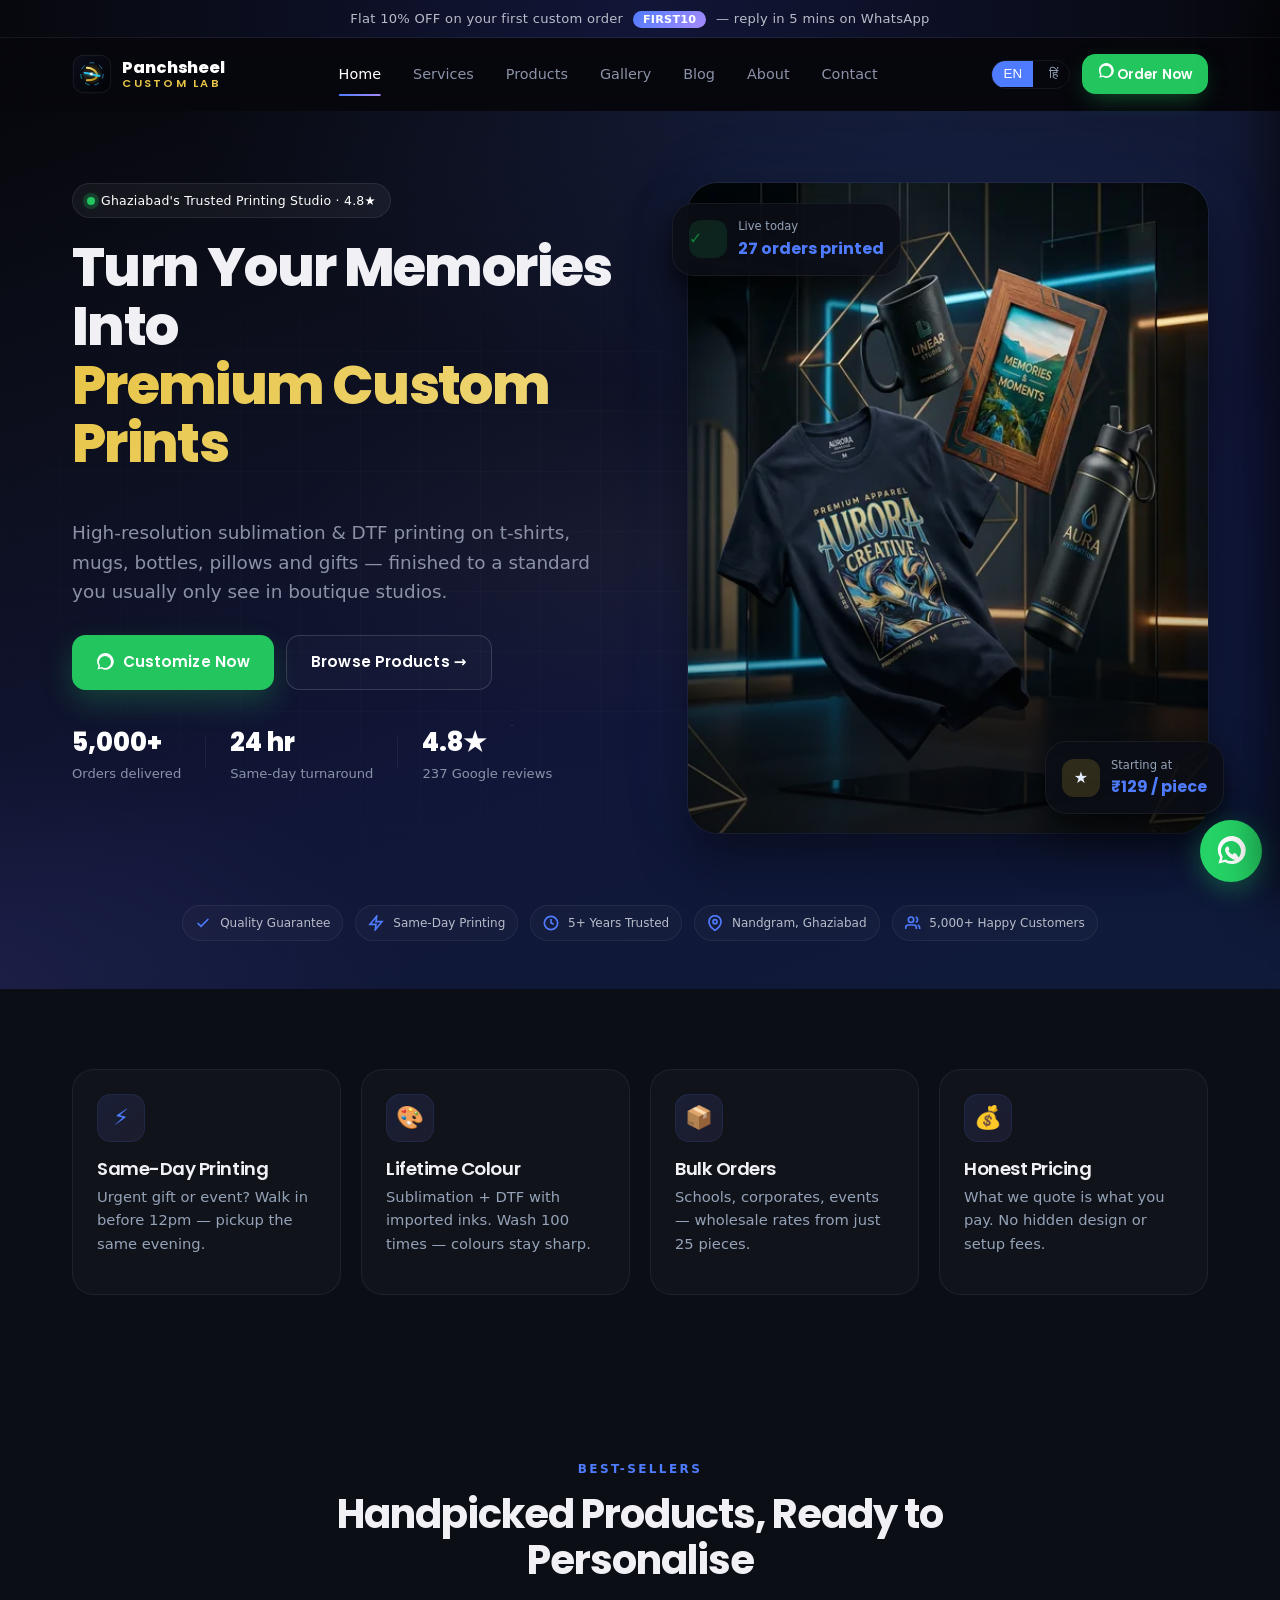
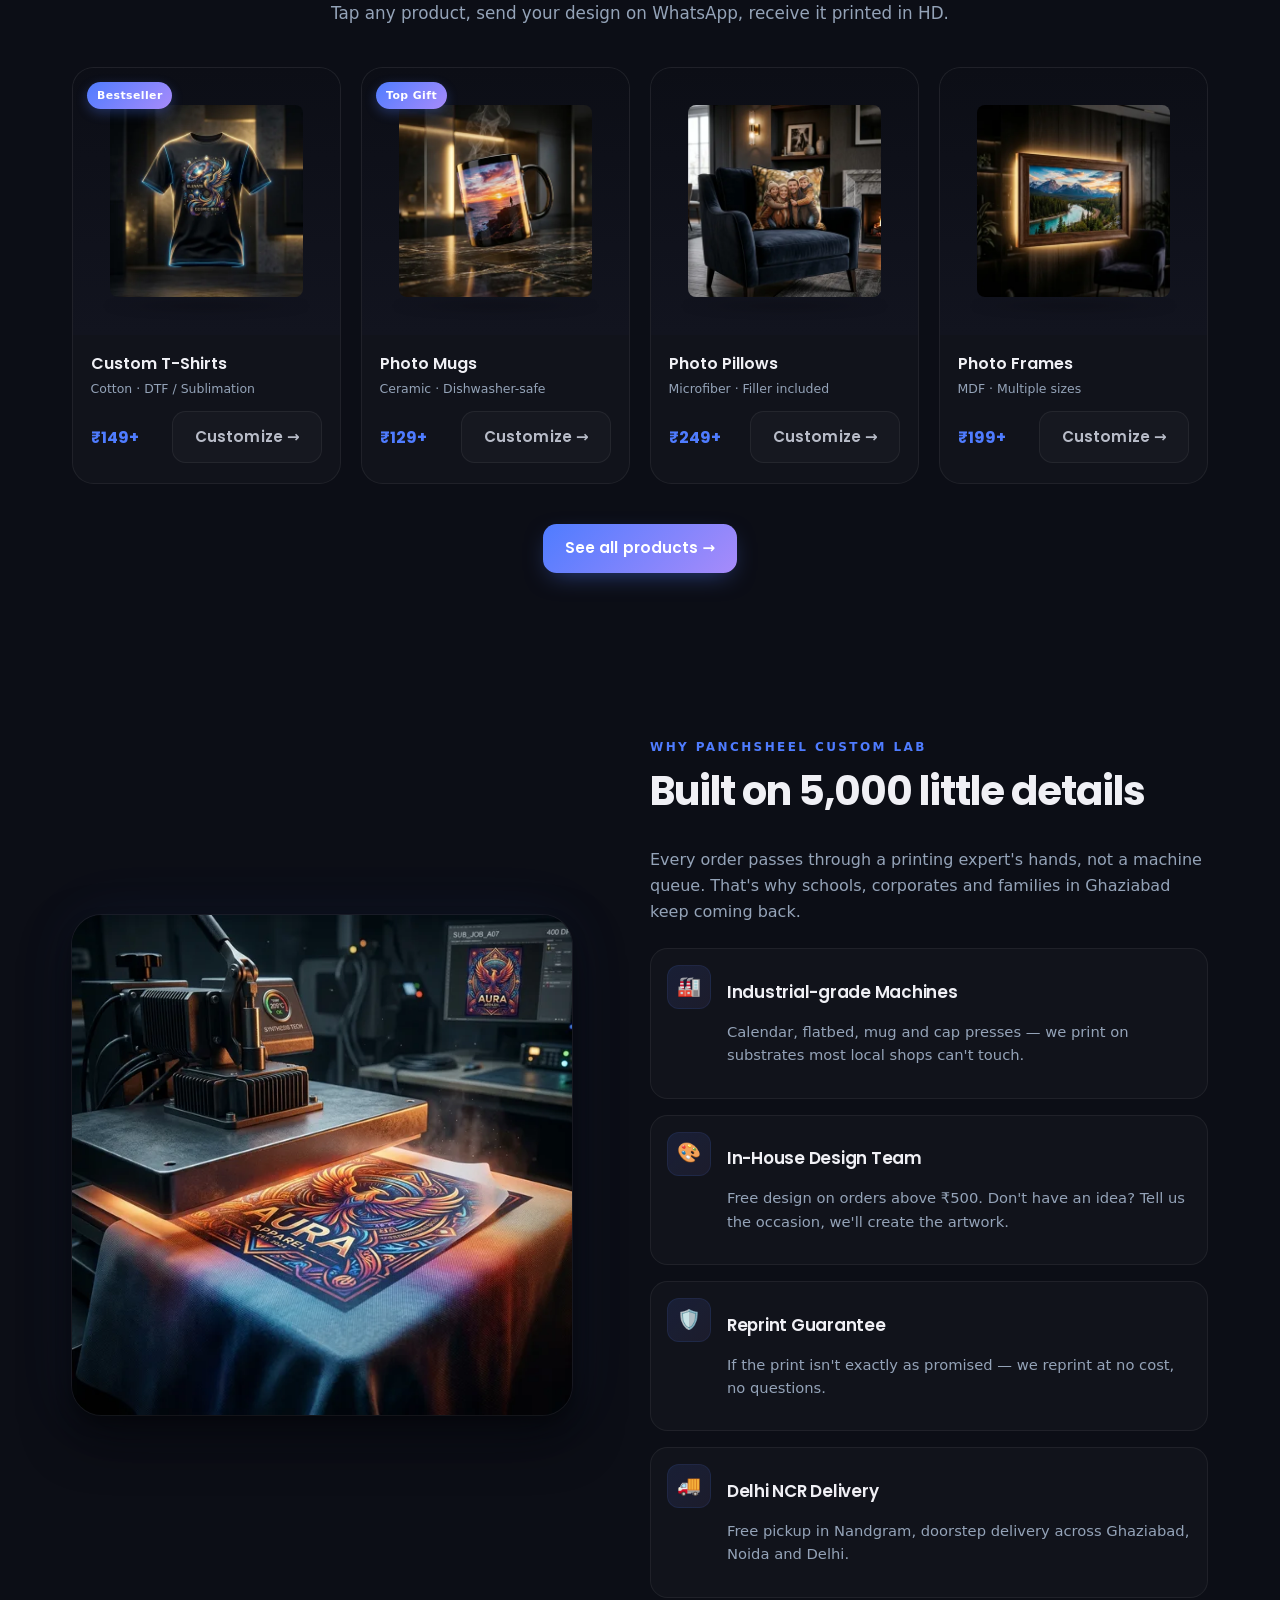
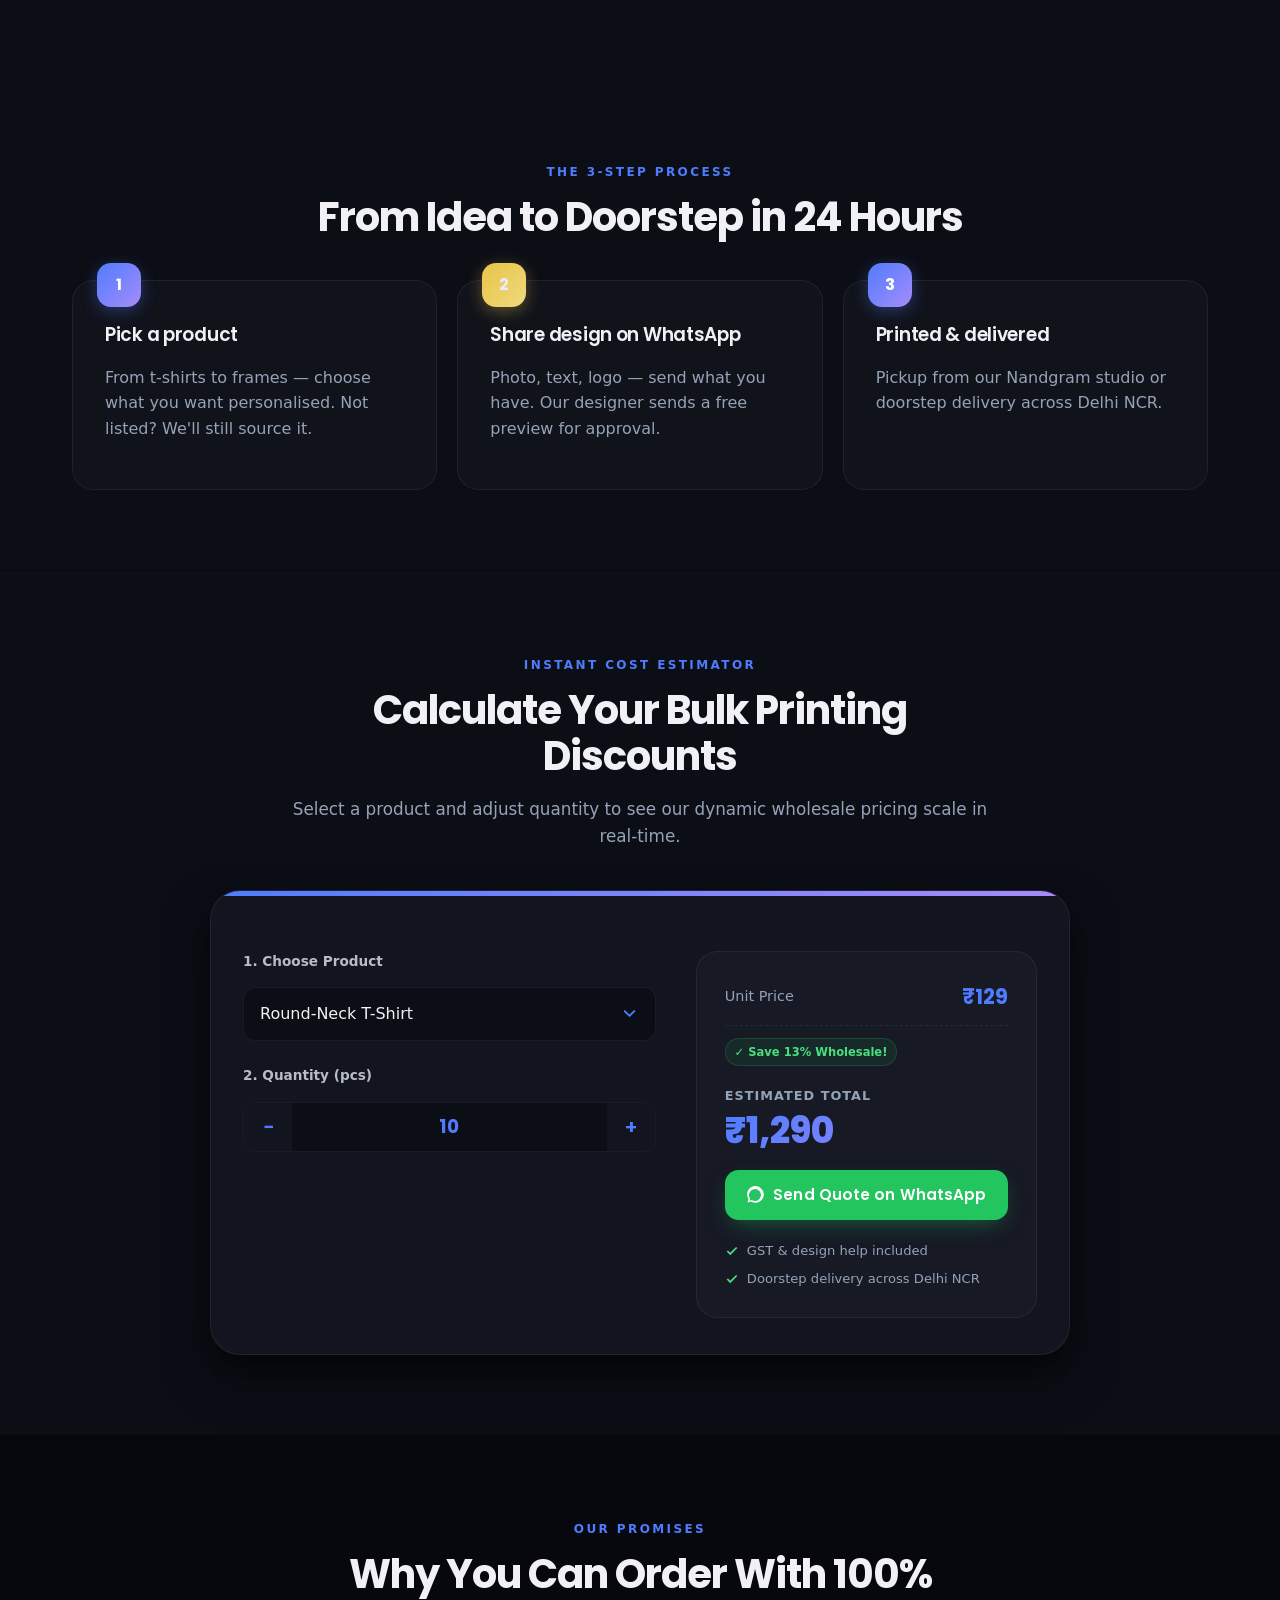
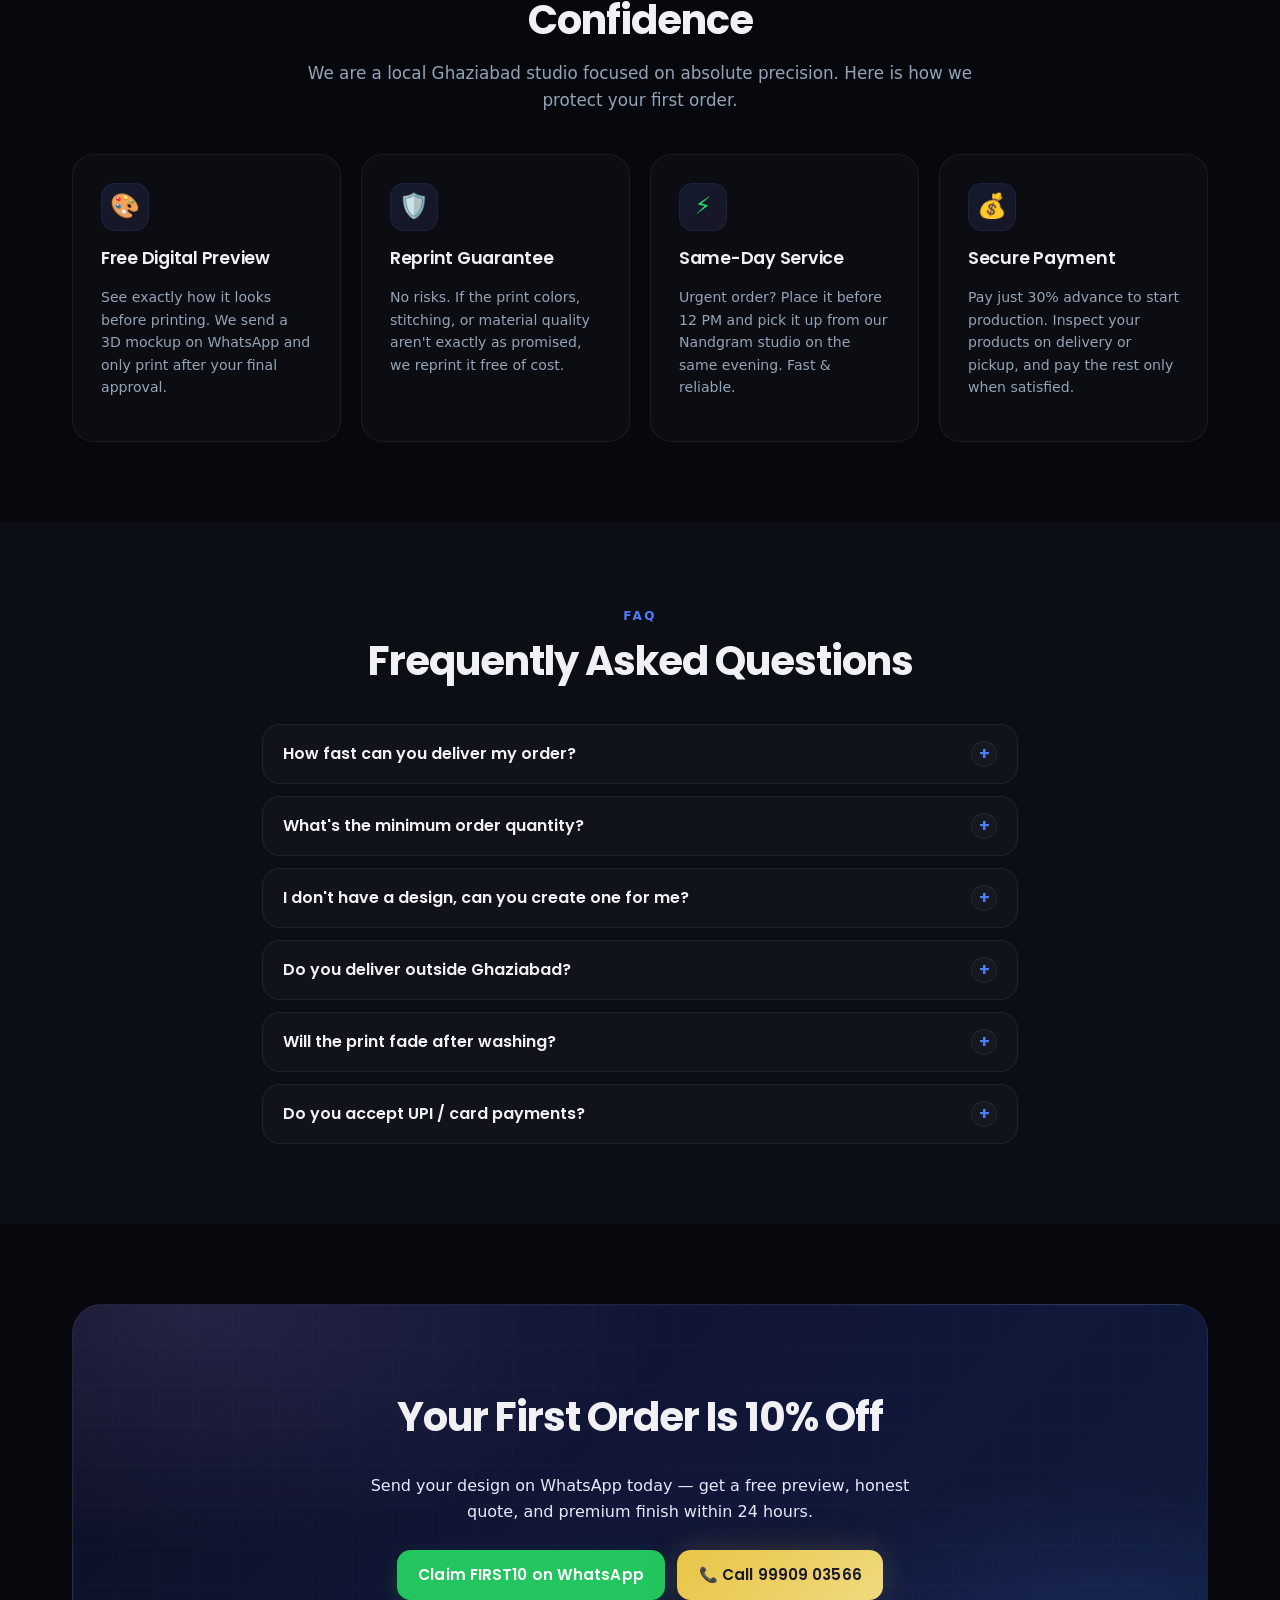
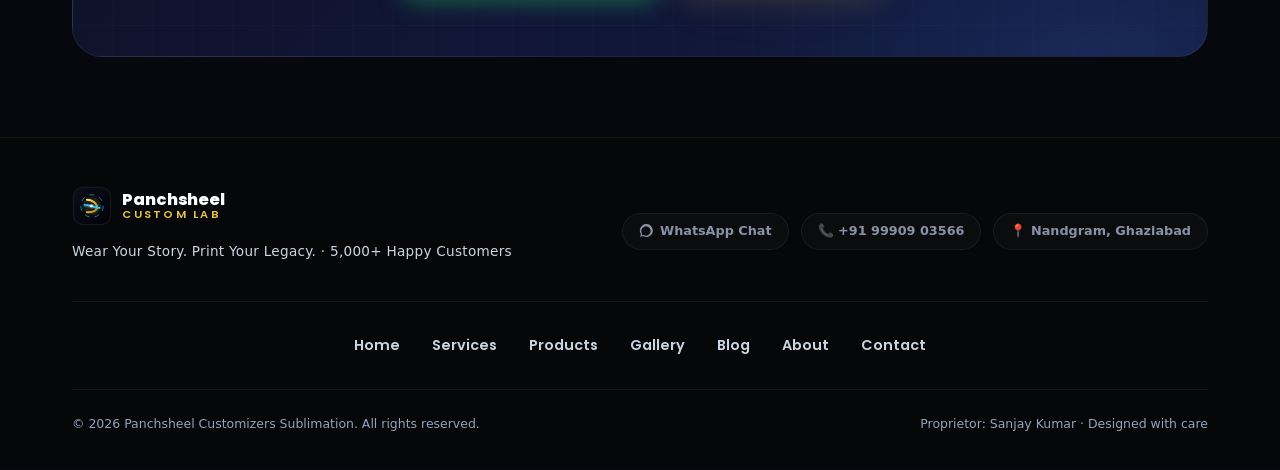
==== commit 2062673d: "perf: minify all assets, consolidate fonts to only Poppins, make bottom sticky bar static, and optim" ====
--- a/index.html
+++ b/index.html
@@ -22,13 +22,14 @@
 <style>
 /* Critical inline CSS — above-the-fold only */
 *{box-sizing:border-box}html{scroll-behavior:smooth}body{font-family:system-ui,-apple-system,Segoe UI,Roboto,sans-serif;margin:0;background:#07080d;color:#f0f0f5;line-height:1.6;-webkit-font-smoothing:antialiased}img{max-width:100%;height:auto;display:block}a{color:inherit;text-decoration:none}h1,h2,h3{color:#f0f0f5;letter-spacing:-.02em;font-weight:700}.container-x{max-width:1200px;margin-inline:auto;padding-inline:1.25rem}@media(min-width:768px){.container-x{padding-inline:2rem}}.reveal{opacity:0;transform:translateY(28px);transition:opacity .8s cubic-bezier(.16,1,.3,1),transform .8s cubic-bezier(.16,1,.3,1)}.reveal.visible{opacity:1;transform:none}.site-header{position:sticky;top:0;z-index:40;background:rgba(7,8,13,.6);backdrop-filter:saturate(140%) blur(20px);-webkit-backdrop-filter:saturate(140%) blur(20px);border-bottom:1px solid transparent;transition:all .4s}.offer-bar{background:linear-gradient(90deg,#07080d 0%,#111638 50%,#07080d 100%);color:#b8bcc8;font-size:.82rem;font-weight:500;text-align:center;padding:.5rem 1rem}.offer-bar .badge-inline{background:linear-gradient(135deg,#4f7cff,#a78bfa);color:#fff;padding:.1rem .55rem;border-radius:9999px;font-weight:700;font-size:.7rem;margin:0 .35rem}.hero{position:relative;overflow:hidden;isolation:isolate;background:linear-gradient(160deg,#07080d 0%,#0d1020 30%,#111638 60%,#0f1a3a 100%);color:#fff}.title-xl{font-size:clamp(2rem,4.6vw,3.4rem);letter-spacing:-.02em;font-weight:800;line-height:1.08}.hero-badge{display:inline-flex;align-items:center;gap:.4rem;background:rgba(255,255,255,.05);border:1px solid rgba(255,255,255,.08);color:#fff;padding:.4rem .85rem;border-radius:9999px;font-size:.78rem;font-weight:500;backdrop-filter:blur(12px)}.hero-badge .dot{width:.5rem;height:.5rem;border-radius:9999px;background:#22c55e;box-shadow:0 0 0 4px rgba(34,197,94,.2),0 0 12px rgba(34,197,94,.3)}.hero-photo{position:relative;border-radius:1.85rem;overflow:hidden;box-shadow:0 0 0 1px rgba(255,255,255,.06),0 24px 48px rgba(0,0,0,.5),0 0 80px rgba(79,124,255,.08)}.hero-photo img{aspect-ratio:4/5;width:100%;object-fit:cover;transform:scale(1.02)}.btn{display:inline-flex;align-items:center;justify-content:center;gap:.55rem;font-weight:600;border-radius:.85rem;padding:.85rem 1.5rem;transition:transform .2s,box-shadow .25s,background .2s;letter-spacing:.1px;white-space:nowrap;cursor:pointer;border:0}.btn-whats{background:#22c55e;color:#fff;box-shadow:0 8px 24px -8px rgba(34,197,94,.5)}.btn-outline{border:1.5px solid rgba(255,255,255,.2);color:#fff;background:transparent}.logo{display:inline-flex;align-items:center;gap:.65rem}.logo-mark{width:40px;height:40px}.logo-text{line-height:1.05}.logo-text .brand-line{display:block;font-weight:800;color:#fff;letter-spacing:-.01em;font-size:1.02rem}.logo-text .sub-line{display:block;font-size:.7rem;font-weight:600;color:#e8c547;letter-spacing:.2em;text-transform:uppercase;margin-top:.1rem}.desktop-nav{display:flex;align-items:center;gap:2rem}.nav-link{position:relative;font-weight:500;color:#8b92a8;padding:.25rem 0}.hide-sm{display:initial}.menu-btn{display:none;color:#fff;background:transparent;padding:.5rem}@media(max-width:1024px){.desktop-nav{display:none!important}.menu-btn{display:inline-flex!important}.hide-sm{display:none!important}}
+@media(max-width:768px){.hero{padding-top:0!important;padding-bottom:0!important;text-align:center!important}.hero > .container-x{display:flex!important;flex-direction:column!important;gap:2.5rem!important;align-items:center!important;padding-top:3.5rem!important;padding-bottom:3.5rem!important}}
 </style>
-<link rel="stylesheet" href="assets/css/styles.css?v=5.0" media="print" onload="this.media='all'" />
-<noscript><link rel="stylesheet" href="assets/css/styles.css?v=5.0" /></noscript>
-<link rel="stylesheet" href="assets/css/premium-theme.css?v=5.0" media="print" onload="this.media='all'" />
-<noscript><link rel="stylesheet" href="assets/css/premium-theme.css?v=5.0" /></noscript>
-<link href="https://fonts.googleapis.com/css2?family=Space+Grotesk:wght@400;500;600;700&family=Inter:wght@400;500;600;700&family=Poppins:wght@500;600;700;800&display=swap" rel="stylesheet" media="print" onload="this.media='all'" />
-<noscript><link href="https://fonts.googleapis.com/css2?family=Space+Grotesk:wght@400;500;600;700&family=Inter:wght@400;500;600;700&family=Poppins:wght@500;600;700;800&display=swap" rel="stylesheet" /></noscript>
+<link rel="stylesheet" href="assets/css/styles.min.css?v=5.0" media="print" onload="this.media='all'" />
+<noscript><link rel="stylesheet" href="assets/css/styles.min.css?v=5.0" /></noscript>
+<link rel="stylesheet" href="assets/css/premium-theme.min.css?v=5.0" media="print" onload="this.media='all'" />
+<noscript><link rel="stylesheet" href="assets/css/premium-theme.min.css?v=5.0" /></noscript>
+<link href="https://fonts.googleapis.com/css2?family=Poppins:wght@500;600;700;800&display=swap" rel="stylesheet" media="print" onload="this.media='all'" />
+<noscript><link href="https://fonts.googleapis.com/css2?family=Poppins:wght@500;600;700;800&display=swap" rel="stylesheet" /></noscript>
 <link rel="icon" type="image/svg+xml" href="assets/img/logo.svg" />
 <script type="application/ld+json">
 {
@@ -208,7 +209,7 @@
 <!-- ============================ HERO ============================ -->
 <section class="hero on-dark">
   <div class="container-x" style="display:grid;grid-template-columns:1fr;gap:3rem;padding-top:4.5rem;padding-bottom:4.5rem">
-    <div class="reveal" style="max-width:640px">
+    <div style="max-width:640px">
       <span class="hero-badge"><span class="dot"></span> <span data-en="Ghaziabad's Trusted Printing Studio · 4.8★" data-hi="गाज़ियाबाद का भरोसेमंद प्रिंटिंग स्टूडियो · 4.8★">Ghaziabad's Trusted Printing Studio · 4.8★</span></span>
       <h1 class="title-xl" style="color:#fff;margin-top:1.25rem">
         <span data-en="Turn Your Memories Into" data-hi="अपनी यादों को बदलिए">Turn Your Memories Into</span>
@@ -234,12 +235,12 @@
       </div>
     </div>
 
-    <div class="reveal" style="position:relative;max-width:520px;justify-self:end;width:100%">
+    <div style="position:relative;max-width:520px;justify-self:end;width:100%">
       <div class="hero-photo">
         <img src="assets/img/hero_presentation.webp" alt="Premium custom printed luxury products collection floating in dark glassmorphic studio" loading="eager" fetchpriority="high" width="500" height="625" />
       </div>
       <div class="hero-float top">
-        <div style="width:38px;height:38px;border-radius:12px;background:rgba(34,197,94,.12);color:#15803d;display:flex;align-items:center;justify-content:center;font-weight:700">✓</div>
+        <div style="width:38px;height:38px;border-radius:12px;background:rgba(34,197,94,.12);color:#15803d;display:flex;align-items:center;justify-center;font-weight:700">✓</div>
         <div><div style="font-size:.72rem;color:var(--muted)">Live today</div><div style="font-family:'Poppins';font-weight:700;color:var(--brand)">27 orders printed</div></div>
       </div>
       <div class="hero-float bottom">
@@ -251,7 +252,7 @@
 
   <!-- Trust chips strip -->
   <div class="container-x" style="padding-bottom:3rem">
-    <div class="trust-row reveal">
+    <div class="trust-row">
       <span class="trust-chip"><svg width="16" height="16" viewBox="0 0 24 24" fill="none" stroke="currentColor" stroke-width="2.5"><path d="M20 6L9 17l-5-5"/></svg> Quality Guarantee</span>
       <span class="trust-chip"><svg width="16" height="16" viewBox="0 0 24 24" fill="none" stroke="currentColor" stroke-width="2.5"><path d="M13 2L3 14h9l-1 8 10-12h-9l1-8z"/></svg> Same-Day Printing</span>
       <span class="trust-chip"><svg width="16" height="16" viewBox="0 0 24 24" fill="none" stroke="currentColor" stroke-width="2.5"><circle cx="12" cy="12" r="10"/><path d="M12 6v6l4 2"/></svg> 5+ Years Trusted</span>
@@ -550,6 +551,18 @@
   <svg width="30" height="30" viewBox="0 0 24 24" fill="currentColor"><path d="M20.5 3.5A11 11 0 0 0 3.3 17.1L2 22l5-1.3a11 11 0 0 0 13.5-17.2zM12 20a8 8 0 0 1-4.1-1.1l-.3-.2-3 .8.8-2.9-.2-.3A8 8 0 1 1 12 20zm4.4-5.6c-.2-.1-1.4-.7-1.7-.8-.2-.1-.3-.1-.5.1s-.6.8-.7.9c-.1.2-.3.2-.5.1-1.2-.6-2-1.1-2.9-2.5-.2-.4.2-.4.6-1.2.1-.2.1-.3 0-.5-.1-.1-.5-1.3-.7-1.7-.2-.4-.4-.4-.5-.4H9c-.2 0-.5.1-.7.3-.3.3-1 1-1 2.4s1 2.8 1.1 3c.1.2 2 3 4.7 4.2 1.8.7 2.4.8 3.2.7.5-.1 1.4-.6 1.6-1.2.2-.6.2-1.1.1-1.2-.1-.1-.2-.2-.5-.3z"/></svg>
 </a>
 
-<script src="assets/js/main.js?v=5.0" defer></script>
+<!-- Mobile Sticky Bottom Conversion Bar -->
+<div class="mobile-sticky-bar">
+  <div class="sticky-bar-text">
+    <span class="sticky-bar-title" data-en="Custom Printing Quote" data-hi="कस्टम प्रिंटिंग कोट">Custom Printing Quote</span>
+    <span class="sticky-bar-sub" data-en="Talk directly to Sanjay ji" data-hi="संजय जी से व्हाट्सएप पर बात करें">Talk directly to Sanjay ji</span>
+  </div>
+  <a href="https://wa.me/919990903566?text=Hi%20Sanjay%20ji%2C%20I%20visited%20your%20website%20and%20want%20to%20get%20a%20printing%20quote" class="btn btn-whats sticky-bar-btn" target="_blank" rel="noopener">
+    <svg width="14" height="14" viewBox="0 0 24 24" fill="currentColor" style="display:inline-block;vertical-align:middle;margin-right:3px"><path d="M20.5 3.5A11 11 0 0 0 3.3 17.1L2 22l5-1.3a11 11 0 0 0 13.5-17.2zM12 20a8 8 0 0 1-4.1-1.1l-.3-.2-3 .8.8-2.9-.2-.3A8 8 0 1 1 12 20z"/></svg>
+    <span data-en="WhatsApp Chat" data-hi="व्हाट्सएप चैट">WhatsApp Chat</span>
+  </a>
+</div>
+
+<script src="assets/js/main.min.js?v=5.0" defer></script>
 </body>
 </html>
--- a/assets/css/styles.min.css
+++ b/assets/css/styles.min.css
@@ -0,0 +1 @@
+:root{--ink:#0B1220;--ink-2:#1f2937;--muted:#5b6577;--line:#e7eaf0;--bg-soft:#f6f7fb;--brand:#1E3A8A;--brand-2:#0f1e5c;--brand-ink:#0a1340;--gold:#D4AF37;--gold-soft:#f6e6a6;--success:#15803d;--whats:#25D366;--r-sm:.5rem;--r:1rem;--r-lg:1.25rem;--r-xl:1.75rem;--shadow-sm:0 1px 2px rgba(15,30,92,.06),0 1px 1px rgba(15,30,92,.04);--shadow:0 10px 30px -18px rgba(15,30,92,.25),0 2px 6px rgba(15,30,92,.06);--shadow-lg:0 30px 60px -30px rgba(15,30,92,.4),0 10px 20px -10px rgba(15,30,92,.15);--shadow-gold:0 20px 40px -22px rgba(212,175,55,.55);--fs-xs:.8rem;--fs-sm:.9rem;--fs-base:1rem;--fs-lg:1.125rem;--fs-2xl:1.5rem;--fs-3xl:1.875rem;--fs-4xl:2.25rem;--fs-5xl:3rem;--fs-6xl:3.75rem}*{box-sizing:border-box}html{scroll-behavior:smooth}body{font-family:system-ui,-apple-system,Segoe UI,Roboto,sans-serif;color:var(--ink);background:#fff;line-height:1.6;-webkit-font-smoothing:antialiased;text-rendering:optimizeLegibility}.font-display,h1,h2,h3,h4,h5,h6{font-family:Poppins,sans-serif;letter-spacing:-.015em;color:var(--ink)}h1{line-height:1.08;font-weight:800}h2{line-height:1.15;font-weight:700}h3{line-height:1.25;font-weight:600}img{max-width:100%;height:auto;display:block}a{color:inherit;text-decoration:none}.container-x{max-width:1200px;margin-inline:auto;padding-inline:1.25rem}@media(min-width:768px){.container-x{padding-inline:2rem}}.eyebrow{font-size:.78rem;font-weight:700;letter-spacing:.18em;text-transform:uppercase;color:var(--brand)}.title-xl{font-size:clamp(2rem,4.6vw,3.4rem);letter-spacing:-.02em}.title-lg{font-size:clamp(1.75rem,3.5vw,2.5rem)}.muted{color:var(--muted)}.divider-gold{display:inline-block;width:56px;height:3px;border-radius:3px;background:var(--gold)}.section{padding:5rem 0}@media(max-width:640px){.section{padding:3.5rem 0}}.site-header{position:sticky;top:0;z-index:40;background:rgba(255,255,255,.85);backdrop-filter:saturate(140%) blur(10px);border-bottom:1px solid transparent;transition:all .3s ease}.site-header.scrolled{background:rgba(255,255,255,.96);border-bottom-color:var(--line);box-shadow:0 6px 24px -18px rgba(10,19,64,.35)}.nav-link{position:relative;font-weight:500;color:#334155;padding:.25rem 0}.nav-link:hover{color:var(--brand)}.nav-link:after{content:"";position:absolute;left:50%;bottom:-6px;height:2px;width:0;background:var(--gold);transform:translateX(-50%);transition:width .25s ease}.nav-link.active:after,.nav-link:hover:after{width:100%}.nav-link.active{color:var(--brand)}.btn{display:inline-flex;align-items:center;justify-content:center;gap:.55rem;font-weight:600;font-family:Poppins,sans-serif;border-radius:.8rem;padding:.85rem 1.5rem;transition:transform .2s ease,box-shadow .25s ease,background .2s ease,color .2s ease;letter-spacing:.1px;white-space:nowrap;cursor:pointer;border:0}.btn:active{transform:translateY(1px)}.btn-primary{background:var(--brand);color:#fff;box-shadow:0 14px 30px -18px rgba(30,58,138,.7)}.btn-primary:hover{background:var(--brand-2);transform:translateY(-2px);box-shadow:0 22px 40px -18px rgba(30,58,138,.8)}.btn-gold{background:var(--gold);color:var(--brand-ink);box-shadow:var(--shadow-gold)}.btn-gold:hover{background:#c59c2c;transform:translateY(-2px)}.btn-whats{background:var(--whats);color:#fff;box-shadow:0 14px 30px -18px rgba(37,211,102,.7)}.btn-whats:hover{background:#1ebe5b;transform:translateY(-2px);box-shadow:0 22px 40px -18px rgba(37,211,102,.8)}.btn-outline{border:1.5px solid rgba(255,255,255,.6);color:#fff;background:0 0}.btn-outline:hover{background:#fff;color:var(--brand)}.btn-ghost{background:var(--bg-soft);color:var(--ink-2)}.btn-ghost:hover{background:#eef0f6}.btn-sm{padding:.55rem 1rem;font-size:.85rem;border-radius:.6rem}.offer-bar{background:linear-gradient(90deg,#0f1e5c 0,#1e3a8a 50%,#0f1e5c 100%);color:#fff;font-size:.85rem;font-weight:500}.offer-bar .badge-inline{background:var(--gold);color:var(--brand-ink);padding:.1rem .55rem;border-radius:9999px;font-weight:700;font-size:.75rem;margin:0 .35rem}.hero{position:relative;overflow:hidden;isolation:isolate;background:radial-gradient(1100px 500px at 82% -10%,rgba(212,175,55,.28),transparent 60%),radial-gradient(900px 500px at -10% 110%,rgba(255,255,255,.15),transparent 60%),linear-gradient(135deg,#0b1436 0,var(--brand-2) 45%,var(--brand) 100%);color:#fff}.hero:before{content:"";position:absolute;inset:0;background-image:linear-gradient(rgba(255,255,255,.04) 1px,transparent 1px),linear-gradient(90deg,rgba(255,255,255,.04) 1px,transparent 1px);background-size:44px 44px;mask-image:radial-gradient(ellipse at 30% 40%,#000 30%,transparent 70%);pointer-events:none;z-index:-1}.hero-badge{display:inline-flex;align-items:center;gap:.4rem;background:rgba(255,255,255,.1);border:1px solid rgba(255,255,255,.18);color:#fff;padding:.4rem .85rem;border-radius:9999px;font-size:.78rem;font-weight:500;backdrop-filter:blur(6px)}.hero-badge .dot{width:.5rem;height:.5rem;border-radius:9999px;background:#22c55e;box-shadow:0 0 0 4px rgba(34,197,94,.25)}.hero-photo{position:relative;border-radius:var(--r-xl);overflow:hidden;box-shadow:var(--shadow-lg)}.hero-photo img{aspect-ratio:4/5;width:100%;object-fit:cover;transform:scale(1.02)}.hero-photo:after{content:"";position:absolute;inset:0;background:linear-gradient(180deg,rgba(11,20,54,0) 60%,rgba(11,20,54,.3) 100%)}.hero-float{position:absolute;background:#fff;color:var(--ink);border-radius:var(--r);padding:.85rem 1rem;box-shadow:var(--shadow-lg);display:flex;align-items:center;gap:.7rem}.hero-float.top{top:1.2rem;left:-1rem}.hero-float.bottom{bottom:1.2rem;right:-1rem}@media(max-width:640px){.hero-float{display:none}}.section-head{text-align:center;max-width:720px;margin:0 auto 2.5rem}.section-head h2{font-size:clamp(1.75rem,3.2vw,2.5rem);margin:.65rem 0}.section-head p{color:var(--muted);font-size:1.05rem}.card{background:#fff;border:1px solid var(--line);border-radius:var(--r-lg);transition:transform .3s ease,box-shadow .3s ease,border-color .3s ease}.card:hover{transform:translateY(-6px);box-shadow:var(--shadow-lg);border-color:transparent}.product-card{background:#fff;border:1px solid var(--line);border-radius:var(--r-lg);overflow:hidden;position:relative;transition:all .35s ease}.product-card:hover{transform:translateY(-8px);box-shadow:var(--shadow-lg);border-color:transparent}.product-shot{position:relative;aspect-ratio:1/1;background:radial-gradient(closest-side at 50% 60%,rgba(30,58,138,.07),transparent 70%),linear-gradient(180deg,#fbfbfd 0,#f1f3f9 100%);display:flex;align-items:center;justify-content:center;padding:14%;overflow:hidden}.product-shot img{width:100%;height:100%;object-fit:cover;border-radius:.5rem;transition:transform .5s ease}.product-card:hover .product-shot img{transform:scale(1.05)}.product-shot:after{content:"";position:absolute;left:10%;right:10%;bottom:8%;height:14px;border-radius:50%;background:radial-gradient(ellipse at center,rgba(10,19,64,.18),transparent 70%);filter:blur(4px)}.product-body{padding:1rem 1.1rem 1.2rem}.product-title{font-family:Poppins,sans-serif;font-weight:600;color:var(--ink);font-size:1rem}.product-meta{color:var(--muted);font-size:.78rem;margin-top:.15rem}.product-row{display:flex;align-items:center;justify-content:space-between;margin-top:.8rem;gap:.5rem}.price{font-family:Poppins,sans-serif;color:var(--brand);font-weight:700}.badge{position:absolute;top:.9rem;left:.9rem;z-index:2;background:var(--gold);color:var(--brand-ink);font-weight:700;font-size:.7rem;padding:.3rem .6rem;border-radius:9999px;letter-spacing:.3px;box-shadow:var(--shadow-sm)}.badge-dark{background:var(--ink);color:#fff}.feature{background:#fff;border:1px solid var(--line);border-radius:var(--r-lg);padding:1.5rem;transition:all .3s ease}.feature:hover{transform:translateY(-4px);box-shadow:var(--shadow);border-color:transparent}.feature-ico{width:48px;height:48px;border-radius:14px;display:flex;align-items:center;justify-content:center;background:linear-gradient(135deg,#eaf0ff,#f6e6a6);color:var(--brand);font-size:1.4rem;margin-bottom:1rem}.why-item{display:flex;gap:1rem;align-items:flex-start}.why-ico{flex:none;width:44px;height:44px;border-radius:12px;display:flex;align-items:center;justify-content:center;background:rgba(30,58,138,.08);color:var(--brand);font-size:1.2rem}.t-card{background:#fff;border:1px solid var(--line);border-radius:var(--r-lg);padding:1.5rem;transition:all .3s ease}.t-card:hover{transform:translateY(-4px);box-shadow:var(--shadow);border-color:transparent}.stars{color:var(--gold);letter-spacing:2px;font-size:1rem}.avatar{width:44px;height:44px;border-radius:9999px;object-fit:cover;background:var(--bg-soft)}details.faq{background:#fff;border:1px solid var(--line);border-radius:var(--r);padding:1rem 1.25rem;transition:all .25s ease}details.faq[open]{border-color:#c9d2ea;box-shadow:var(--shadow-sm)}details.faq>summary{list-style:none;cursor:pointer;display:flex;justify-content:space-between;align-items:center;font-family:Poppins,sans-serif;font-weight:600;color:var(--ink)}details.faq>summary::-webkit-details-marker{display:none}.faq-ico{width:26px;height:26px;border-radius:9999px;background:var(--bg-soft);color:var(--brand);display:flex;align-items:center;justify-content:center;font-size:1.1rem;transition:transform .25s ease}details.faq[open] .faq-ico{transform:rotate(45deg);background:var(--brand);color:#fff}details.faq p{margin-top:.75rem;color:var(--muted)}.strip{background:radial-gradient(700px 300px at 10% 0,rgba(212,175,55,.22),transparent 60%),linear-gradient(135deg,var(--brand-2),var(--brand));color:#fff;border-radius:var(--r-xl)}.site-footer{background:#080d22;color:#c5cbdc}.site-footer a:hover{color:var(--gold)}.fab-whats{position:fixed;right:1.1rem;bottom:1.1rem;z-index:60;width:62px;height:62px;border-radius:9999px;background:var(--whats);color:#fff;display:flex;align-items:center;justify-content:center;box-shadow:0 16px 30px -10px rgba(37,211,102,.55);animation:pulse 2.2s infinite}.fab-whats:hover{background:#1ebe5b}@keyframes pulse{0%{box-shadow:0 0 0 0 rgba(37,211,102,.55)}70%{box-shadow:0 0 0 22px rgba(37,211,102,0)}100%{box-shadow:0 0 0 0 rgba(37,211,102,0)}}.lang-toggle{display:inline-flex;border:1px solid var(--line);border-radius:9999px;overflow:hidden;font-size:.78rem;font-weight:600}.lang-toggle button{padding:.35rem .7rem;background:#fff;color:var(--muted);border:0;cursor:pointer}.lang-toggle button.active{background:var(--brand);color:#fff}.map-wrap{aspect-ratio:16/10;border-radius:var(--r-lg);overflow:hidden;box-shadow:var(--shadow-lg);border:1px solid var(--line)}.reveal{opacity:0;transform:translateY(22px);transition:opacity .7s ease,transform .7s ease}.reveal.visible{opacity:1;transform:none}.field{display:block;width:100%;background:#fff;border:1px solid #d7dbe6;border-radius:.75rem;padding:.85rem 1rem;font:inherit;color:var(--ink);transition:border-color .2s,box-shadow .2s}.field:focus{outline:0;border-color:var(--brand);box-shadow:0 0 0 4px rgba(30,58,138,.12)}.label{display:block;font-size:.85rem;font-weight:600;color:var(--ink-2);margin-bottom:.4rem}.logo{display:inline-flex;align-items:center;gap:.65rem}.logo-mark{width:40px;height:40px}.logo-text{line-height:1.05;font-family:Poppins,sans-serif}.logo-text .brand-line{display:block;font-weight:800;color:var(--brand);letter-spacing:-.01em;font-size:1.02rem}.logo-text .sub-line{display:block;font-size:.7rem;font-weight:600;color:var(--gold);letter-spacing:.2em;text-transform:uppercase;margin-top:.1rem}.on-dark .logo-text .brand-line{color:#fff}.on-dark .logo-text .sub-line{color:var(--gold)}.masonry{column-count:1;column-gap:1rem}@media(min-width:640px){.masonry{column-count:2}}@media(min-width:1024px){.masonry{column-count:3}}.masonry .tile{break-inside:avoid;margin-bottom:1rem;border-radius:var(--r);overflow:hidden;position:relative;background:var(--bg-soft)}.masonry .tile img{width:100%;display:block;transition:transform .5s ease}.masonry .tile:hover img{transform:scale(1.04)}.masonry .tile figcaption{position:absolute;inset:auto 0 0 0;padding:.75rem 1rem;background:linear-gradient(180deg,transparent,rgba(0,0,0,.6));color:#fff;font-size:.85rem;font-weight:500;opacity:0;transition:opacity .3s}.masonry .tile:hover figcaption{opacity:1}.blog-card{display:flex;flex-direction:column;background:#fff;border:1px solid var(--line);border-radius:var(--r-lg);overflow:hidden;transition:all .3s}.blog-card:hover{transform:translateY(-5px);box-shadow:var(--shadow-lg);border-color:transparent}.blog-card .cover{aspect-ratio:16/10;overflow:hidden}.blog-card .cover img{width:100%;height:100%;object-fit:cover;transition:transform .5s}.blog-card:hover .cover img{transform:scale(1.05)}.blog-card .meta{padding:1.25rem 1.25rem 1.4rem}.tag{display:inline-block;background:rgba(30,58,138,.08);color:var(--brand);font-size:.72rem;font-weight:600;padding:.22rem .55rem;border-radius:9999px;letter-spacing:.04em}.trust-row{display:flex;flex-wrap:wrap;gap:1rem;justify-content:center}.trust-chip{display:inline-flex;align-items:center;gap:.55rem;background:#fff;border:1px solid var(--line);border-radius:9999px;padding:.55rem 1rem;font-size:.85rem;color:var(--ink-2);font-weight:500;box-shadow:var(--shadow-sm)}.trust-chip svg{color:var(--brand)}.grid-auto{display:grid;gap:1.25rem}@media(min-width:640px){.cols-2{grid-template-columns:repeat(2,minmax(0,1fr))}}@media(min-width:768px){.cols-3{grid-template-columns:repeat(3,minmax(0,1fr))}}@media(min-width:1024px){.cols-4{grid-template-columns:repeat(4,minmax(0,1fr))}}.menu-btn{display:none}@media(max-width:1024px){.menu-btn{display:inline-flex}}.hide-sm{display:initial}@media(max-width:1024px){.hide-sm{display:none}}.show-sm{display:none}@media(max-width:1024px){.show-sm{display:initial}}.calc-card{background:#fff;border:1px solid var(--line);border-radius:var(--r-xl);padding:2.25rem 2rem;box-shadow:var(--shadow-lg);position:relative;overflow:hidden;text-align:left}.calc-card:before{content:"";position:absolute;top:0;left:0;right:0;height:5px;background:linear-gradient(90deg,var(--brand) 0,var(--gold) 100%)}.calc-grid{display:grid;gap:1.5rem;grid-template-columns:1fr;margin-top:1.5rem}@media(min-width:768px){.calc-grid{grid-template-columns:1.20fr 0.80fr;gap:2.5rem}}.calc-control{display:flex;flex-direction:column;gap:.5rem}.calc-select{appearance:none;background-image:url("data:image/svg+xml;charset=UTF-8,%3csvg xmlns='http://www.w3.org/2000/svg' viewBox='0 0 24 24' fill='none' stroke='%231E3A8A' stroke-width='2.5' stroke-linecap='round' stroke-linejoin='round'%3e%3cpolyline points='6 9 12 15 18 9'%3e%3c/polyline%3e%3c/svg%3e");background-repeat:no-repeat;background-position:right 1rem center;background-size:1.2rem;padding-right:2.5rem;cursor:pointer}.qty-input-group{display:flex;align-items:center;border:1px solid #d7dbe6;border-radius:.75rem;overflow:hidden;background:#fff;transition:border-color .2s}.qty-input-group:focus-within{border-color:var(--brand);box-shadow:0 0 0 4px rgba(30,58,138,.12)}.qty-btn{width:48px;height:48px;background:var(--bg-soft);border:0;font-family:Poppins,sans-serif;font-size:1.25rem;font-weight:600;color:var(--brand);cursor:pointer;display:flex;align-items:center;justify-content:center;transition:background .2s;user-select:none}.qty-btn:hover{background:#eef0f6}.qty-field{flex:1;border:0;text-align:center;font-family:Poppins,sans-serif;font-weight:700;font-size:1.15rem;color:var(--brand);padding:0;background:0 0;outline:0;width:100%}.qty-field::-webkit-inner-spin-button,.qty-field::-webkit-outer-spin-button{-webkit-appearance:none;margin:0}.calc-result-card{background:var(--bg-soft);border-radius:var(--r-lg);padding:1.75rem;border:1px solid var(--line);display:flex;flex-direction:column;justify-content:space-between;gap:1.25rem}.calc-price-row{display:flex;justify-content:space-between;align-items:center;padding-bottom:.75rem;border-bottom:1px dashed var(--line)}.calc-total-row{display:flex;flex-direction:column;gap:.25rem}.calc-total-label{font-size:.8rem;font-weight:700;text-transform:uppercase;letter-spacing:.08em;color:var(--muted)}.calc-total-val{font-family:Poppins,sans-serif;font-weight:800;font-size:2.25rem;color:var(--brand);line-height:1.1;transition:transform .12s ease-out}.calc-total-val.pop{transform:scale(1.06)}.badge-discount{background:#ecfdf5;color:#065f46;border:1px solid #a7f3d0;font-size:.72rem;font-weight:700;padding:.25rem .55rem;border-radius:9999px;display:inline-flex;align-items:center;gap:.25rem}.calc-bullet-list{display:flex;flex-direction:column;gap:.45rem}.calc-bullet{display:flex;gap:.5rem;font-size:.82rem;color:var(--muted);font-weight:500;align-items:center}.calc-bullet svg{color:var(--success);flex:none}body,html{max-width:100vw!important;overflow-x:hidden!important;width:100%}.hidden{display:none!important}.desktop-nav{display:flex;align-items:center;gap:2rem}@media (max-width:1024px){.desktop-nav{display:none!important}.menu-btn{display:inline-flex!important}.hide-sm{display:none!important}.show-sm{display:block!important}.site-header nav.hide-sm{display:none!important}}.field,input.field,select.field,textarea.field{font-size:16px!important}.cols-4{grid-template-columns:1fr}@media (min-width:640px){.cols-4{grid-template-columns:repeat(2,minmax(0,1fr))}}@media (min-width:1024px){.cols-4{grid-template-columns:repeat(4,minmax(0,1fr))}}.mobile-nav-overlay{position:fixed;inset:0;background:rgba(11,20,54,.45);backdrop-filter:blur(8px);-webkit-backdrop-filter:blur(8px);z-index:999;opacity:0;pointer-events:none;transition:opacity .35s cubic-bezier(.16, 1, .3, 1)}.mobile-nav-overlay.drawer-open{opacity:1;pointer-events:auto}.mobile-nav-drawer{position:fixed;top:0;right:0;bottom:0;width:310px;max-width:85vw;background:rgba(255,255,255,.96);backdrop-filter:blur(20px);-webkit-backdrop-filter:blur(20px);z-index:1000;transform:translateX(100%);transition:transform .4s cubic-bezier(.16, 1, .3, 1);box-shadow:-10px 0 40px rgba(10,19,64,.15);display:flex;flex-direction:column;padding:2.25rem 1.75rem;border-left:1px solid rgba(255,255,255,.2)}.mobile-nav-drawer.drawer-open{transform:translateX(0)}.drawer-header{display:flex;align-items:center;justify-content:space-between;border-bottom:1px solid var(--line);padding-bottom:1.25rem;margin-bottom:1.5rem}.drawer-close-btn{width:38px;height:38px;border-radius:50%;background:var(--bg-soft);color:var(--ink);display:flex;align-items:center;justify-content:center;border:0;cursor:pointer;transition:background .2s,transform .2s}.drawer-close-btn:hover{background:#eef0f6;transform:scale(1.05)}.drawer-close-btn:active{transform:scale(.95)}.drawer-links{display:flex;flex-direction:column;gap:1.1rem}.drawer-links a{font-family:Poppins,sans-serif;font-size:1.15rem;font-weight:600;color:var(--ink-2);padding:.6rem .5rem;border-radius:.5rem;transition:all .2s ease;display:flex;align-items:center;justify-content:space-between}.drawer-links a.active,.drawer-links a:hover{color:var(--brand);background:var(--bg-soft);padding-left:.9rem}.drawer-links a:after{content:"→";opacity:0;transform:translateX(-5px);transition:all .2s ease}.drawer-links a.active:after,.drawer-links a:hover:after{opacity:1;transform:translateX(0)}.drawer-footer{margin-top:auto;display:flex;flex-direction:column;gap:1.25rem;padding-top:1.5rem;border-top:1px solid var(--line)}.drawer-lang-row{display:flex;align-items:center;justify-content:space-between}.drawer-lang-label{font-size:.85rem;font-weight:700;color:var(--muted);text-transform:uppercase;letter-spacing:.05em}body.drawer-active{overflow:hidden!important;touch-action:none}#mobileMenu{display:none!important}@media (max-width:768px){.fab-whats{bottom:5.5rem!important;right:1.25rem!important;width:54px!important;height:54px!important;z-index:90!important}}@media (max-width:480px){.fab-whats{bottom:5.2rem!important;right:1rem!important;width:48px!important;height:48px!important}}@media (max-width:480px){.container-x{padding-inline:1.15rem!important}.section{padding:3rem 0!important}.title-xl{font-size:1.95rem!important;line-height:1.15}.title-lg{font-size:1.55rem!important;line-height:1.2}.calc-card{padding:1.65rem 1.25rem!important;border-radius:var(--r-lg)!important}.calc-result-card{padding:1.35rem 1.25rem!important}.calc-total-val{font-size:2.1rem!important}.qty-btn{width:42px!important;height:42px!important}.btn{padding:.8rem 1.35rem!important;border-radius:.75rem!important;font-size:.95rem!important}.grid-auto{gap:1.15rem!important}}.mobile-sticky-bar{position:fixed;bottom:0;left:0;right:0;background:rgba(255,255,255,.93);backdrop-filter:blur(16px) saturate(160%);-webkit-backdrop-filter:blur(16px) saturate(160%);border-top:1px solid var(--line);padding:.65rem 1.25rem;z-index:98;display:flex;align-items:center;justify-content:space-between;box-shadow:0 -8px 24px rgba(15,30,92,.08);transform:translateY(100%);transition:transform .4s cubic-bezier(.16, 1, .3, 1)}.mobile-sticky-bar.visible{transform:translateY(0)}@media (min-width:768px){.mobile-sticky-bar{display:none!important}}.sticky-bar-text{display:flex;flex-direction:column;line-height:1.2}.sticky-bar-title{font-family:Poppins,sans-serif;font-weight:700;font-size:.85rem;color:var(--ink)}.sticky-bar-sub{font-size:.7rem;color:var(--muted);font-weight:600}.sticky-bar-btn{padding:.5rem .9rem!important;font-size:.82rem!important;border-radius:.5rem!important}.site-footer{background:#060b1e!important;color:#9aa3bd!important;padding:3rem 0 2rem!important;border-top:1px solid rgba(255,255,255,.05)!important}.footer-compact-wrap{display:flex;flex-direction:column;gap:2rem}.footer-compact-top{display:flex;flex-direction:column;justify-content:space-between;align-items:center;gap:1.5rem;padding-bottom:1.5rem;border-bottom:1px solid rgba(255,255,255,.05);width:100%}@media (min-width:768px){.footer-compact-top{flex-direction:row;align-items:center;gap:2rem}}.footer-tagline{font-size:.85rem;color:#64748b;margin-top:.5rem;font-weight:500;letter-spacing:.02em;text-align:center}@media (min-width:768px){.footer-tagline{text-align:left}}.footer-contact-chips{display:flex;flex-wrap:wrap;gap:.75rem;justify-content:center}.contact-chip{display:inline-flex;align-items:center;gap:.45rem;background:rgba(255,255,255,.04);border:1px solid rgba(255,255,255,.08);border-radius:9999px;padding:.45rem 1rem;font-size:.8rem;font-weight:600;color:#cbd5e1;transition:all .25s ease}.contact-chip:hover{background:rgba(255,255,255,.08);border-color:rgba(255,255,255,.15);color:#fff;transform:translateY(-1px)}.contact-chip.wa:hover{background:rgba(37,211,102,.15);border-color:rgba(37,211,102,.3);color:#25d366}.contact-chip svg{display:inline-block;vertical-align:middle}.footer-compact-links{display:flex;flex-wrap:wrap;justify-content:center;gap:1rem 2rem;font-family:Poppins,sans-serif;font-weight:600;font-size:.9rem;width:100%}.footer-compact-links a{color:#9aa3bd;transition:color .2s ease}.footer-compact-links a:hover{color:var(--gold)}.footer-compact-bottom{display:flex;flex-direction:column;justify-content:space-between;align-items:center;gap:.75rem;font-size:.78rem;color:#64748b;padding-top:1.5rem;border-top:1px solid rgba(255,255,255,.05);width:100%}@media (min-width:768px){.footer-compact-bottom{flex-direction:row;gap:2rem}}
--- a/assets/css/styles.min.css
+++ b/assets/css/styles.min.css
@@ -0,0 +1 @@
+:root{--ink:#0B1220;--ink-2:#1f2937;--muted:#5b6577;--line:#e7eaf0;--bg-soft:#f6f7fb;--brand:#1E3A8A;--brand-2:#0f1e5c;--brand-ink:#0a1340;--gold:#D4AF37;--gold-soft:#f6e6a6;--success:#15803d;--whats:#25D366;--r-sm:.5rem;--r:1rem;--r-lg:1.25rem;--r-xl:1.75rem;--shadow-sm:0 1px 2px rgba(15,30,92,.06),0 1px 1px rgba(15,30,92,.04);--shadow:0 10px 30px -18px rgba(15,30,92,.25),0 2px 6px rgba(15,30,92,.06);--shadow-lg:0 30px 60px -30px rgba(15,30,92,.4),0 10px 20px -10px rgba(15,30,92,.15);--shadow-gold:0 20px 40px -22px rgba(212,175,55,.55);--fs-xs:.8rem;--fs-sm:.9rem;--fs-base:1rem;--fs-lg:1.125rem;--fs-2xl:1.5rem;--fs-3xl:1.875rem;--fs-4xl:2.25rem;--fs-5xl:3rem;--fs-6xl:3.75rem}*{box-sizing:border-box}html{scroll-behavior:smooth}body{font-family:system-ui,-apple-system,Segoe UI,Roboto,sans-serif;color:var(--ink);background:#fff;line-height:1.6;-webkit-font-smoothing:antialiased;text-rendering:optimizeLegibility}.font-display,h1,h2,h3,h4,h5,h6{font-family:Poppins,sans-serif;letter-spacing:-.015em;color:var(--ink)}h1{line-height:1.08;font-weight:800}h2{line-height:1.15;font-weight:700}h3{line-height:1.25;font-weight:600}img{max-width:100%;height:auto;display:block}a{color:inherit;text-decoration:none}.container-x{max-width:1200px;margin-inline:auto;padding-inline:1.25rem}@media(min-width:768px){.container-x{padding-inline:2rem}}.eyebrow{font-size:.78rem;font-weight:700;letter-spacing:.18em;text-transform:uppercase;color:var(--brand)}.title-xl{font-size:clamp(2rem,4.6vw,3.4rem);letter-spacing:-.02em}.title-lg{font-size:clamp(1.75rem,3.5vw,2.5rem)}.muted{color:var(--muted)}.divider-gold{display:inline-block;width:56px;height:3px;border-radius:3px;background:var(--gold)}.section{padding:5rem 0}@media(max-width:640px){.section{padding:3.5rem 0}}.site-header{position:sticky;top:0;z-index:40;background:rgba(255,255,255,.85);backdrop-filter:saturate(140%) blur(10px);border-bottom:1px solid transparent;transition:all .3s ease}.site-header.scrolled{background:rgba(255,255,255,.96);border-bottom-color:var(--line);box-shadow:0 6px 24px -18px rgba(10,19,64,.35)}.nav-link{position:relative;font-weight:500;color:#334155;padding:.25rem 0}.nav-link:hover{color:var(--brand)}.nav-link:after{content:"";position:absolute;left:50%;bottom:-6px;height:2px;width:0;background:var(--gold);transform:translateX(-50%);transition:width .25s ease}.nav-link.active:after,.nav-link:hover:after{width:100%}.nav-link.active{color:var(--brand)}.btn{display:inline-flex;align-items:center;justify-content:center;gap:.55rem;font-weight:600;font-family:Poppins,sans-serif;border-radius:.8rem;padding:.85rem 1.5rem;transition:transform .2s ease,box-shadow .25s ease,background .2s ease,color .2s ease;letter-spacing:.1px;white-space:nowrap;cursor:pointer;border:0}.btn:active{transform:translateY(1px)}.btn-primary{background:var(--brand);color:#fff;box-shadow:0 14px 30px -18px rgba(30,58,138,.7)}.btn-primary:hover{background:var(--brand-2);transform:translateY(-2px);box-shadow:0 22px 40px -18px rgba(30,58,138,.8)}.btn-gold{background:var(--gold);color:var(--brand-ink);box-shadow:var(--shadow-gold)}.btn-gold:hover{background:#c59c2c;transform:translateY(-2px)}.btn-whats{background:var(--whats);color:#fff;box-shadow:0 14px 30px -18px rgba(37,211,102,.7)}.btn-whats:hover{background:#1ebe5b;transform:translateY(-2px);box-shadow:0 22px 40px -18px rgba(37,211,102,.8)}.btn-outline{border:1.5px solid rgba(255,255,255,.6);color:#fff;background:0 0}.btn-outline:hover{background:#fff;color:var(--brand)}.btn-ghost{background:var(--bg-soft);color:var(--ink-2)}.btn-ghost:hover{background:#eef0f6}.btn-sm{padding:.55rem 1rem;font-size:.85rem;border-radius:.6rem}.offer-bar{background:linear-gradient(90deg,#0f1e5c 0,#1e3a8a 50%,#0f1e5c 100%);color:#fff;font-size:.85rem;font-weight:500}.offer-bar .badge-inline{background:var(--gold);color:var(--brand-ink);padding:.1rem .55rem;border-radius:9999px;font-weight:700;font-size:.75rem;margin:0 .35rem}.hero{position:relative;overflow:hidden;isolation:isolate;background:radial-gradient(1100px 500px at 82% -10%,rgba(212,175,55,.28),transparent 60%),radial-gradient(900px 500px at -10% 110%,rgba(255,255,255,.15),transparent 60%),linear-gradient(135deg,#0b1436 0,var(--brand-2) 45%,var(--brand) 100%);color:#fff}.hero:before{content:"";position:absolute;inset:0;background-image:linear-gradient(rgba(255,255,255,.04) 1px,transparent 1px),linear-gradient(90deg,rgba(255,255,255,.04) 1px,transparent 1px);background-size:44px 44px;mask-image:radial-gradient(ellipse at 30% 40%,#000 30%,transparent 70%);pointer-events:none;z-index:-1}.hero-badge{display:inline-flex;align-items:center;gap:.4rem;background:rgba(255,255,255,.1);border:1px solid rgba(255,255,255,.18);color:#fff;padding:.4rem .85rem;border-radius:9999px;font-size:.78rem;font-weight:500;backdrop-filter:blur(6px)}.hero-badge .dot{width:.5rem;height:.5rem;border-radius:9999px;background:#22c55e;box-shadow:0 0 0 4px rgba(34,197,94,.25)}.hero-photo{position:relative;border-radius:var(--r-xl);overflow:hidden;box-shadow:var(--shadow-lg)}.hero-photo img{aspect-ratio:4/5;width:100%;object-fit:cover;transform:scale(1.02)}.hero-photo:after{content:"";position:absolute;inset:0;background:linear-gradient(180deg,rgba(11,20,54,0) 60%,rgba(11,20,54,.3) 100%)}.hero-float{position:absolute;background:#fff;color:var(--ink);border-radius:var(--r);padding:.85rem 1rem;box-shadow:var(--shadow-lg);display:flex;align-items:center;gap:.7rem}.hero-float.top{top:1.2rem;left:-1rem}.hero-float.bottom{bottom:1.2rem;right:-1rem}@media(max-width:640px){.hero-float{display:none}}.section-head{text-align:center;max-width:720px;margin:0 auto 2.5rem}.section-head h2{font-size:clamp(1.75rem,3.2vw,2.5rem);margin:.65rem 0}.section-head p{color:var(--muted);font-size:1.05rem}.card{background:#fff;border:1px solid var(--line);border-radius:var(--r-lg);transition:transform .3s ease,box-shadow .3s ease,border-color .3s ease}.card:hover{transform:translateY(-6px);box-shadow:var(--shadow-lg);border-color:transparent}.product-card{background:#fff;border:1px solid var(--line);border-radius:var(--r-lg);overflow:hidden;position:relative;transition:all .35s ease}.product-card:hover{transform:translateY(-8px);box-shadow:var(--shadow-lg);border-color:transparent}.product-shot{position:relative;aspect-ratio:1/1;background:radial-gradient(closest-side at 50% 60%,rgba(30,58,138,.07),transparent 70%),linear-gradient(180deg,#fbfbfd 0,#f1f3f9 100%);display:flex;align-items:center;justify-content:center;padding:14%;overflow:hidden}.product-shot img{width:100%;height:100%;object-fit:cover;border-radius:.5rem;transition:transform .5s ease}.product-card:hover .product-shot img{transform:scale(1.05)}.product-shot:after{content:"";position:absolute;left:10%;right:10%;bottom:8%;height:14px;border-radius:50%;background:radial-gradient(ellipse at center,rgba(10,19,64,.18),transparent 70%);filter:blur(4px)}.product-body{padding:1rem 1.1rem 1.2rem}.product-title{font-family:Poppins,sans-serif;font-weight:600;color:var(--ink);font-size:1rem}.product-meta{color:var(--muted);font-size:.78rem;margin-top:.15rem}.product-row{display:flex;align-items:center;justify-content:space-between;margin-top:.8rem;gap:.5rem}.price{font-family:Poppins,sans-serif;color:var(--brand);font-weight:700}.badge{position:absolute;top:.9rem;left:.9rem;z-index:2;background:var(--gold);color:var(--brand-ink);font-weight:700;font-size:.7rem;padding:.3rem .6rem;border-radius:9999px;letter-spacing:.3px;box-shadow:var(--shadow-sm)}.badge-dark{background:var(--ink);color:#fff}.feature{background:#fff;border:1px solid var(--line);border-radius:var(--r-lg);padding:1.5rem;transition:all .3s ease}.feature:hover{transform:translateY(-4px);box-shadow:var(--shadow);border-color:transparent}.feature-ico{width:48px;height:48px;border-radius:14px;display:flex;align-items:center;justify-content:center;background:linear-gradient(135deg,#eaf0ff,#f6e6a6);color:var(--brand);font-size:1.4rem;margin-bottom:1rem}.why-item{display:flex;gap:1rem;align-items:flex-start}.why-ico{flex:none;width:44px;height:44px;border-radius:12px;display:flex;align-items:center;justify-content:center;background:rgba(30,58,138,.08);color:var(--brand);font-size:1.2rem}.t-card{background:#fff;border:1px solid var(--line);border-radius:var(--r-lg);padding:1.5rem;transition:all .3s ease}.t-card:hover{transform:translateY(-4px);box-shadow:var(--shadow);border-color:transparent}.stars{color:var(--gold);letter-spacing:2px;font-size:1rem}.avatar{width:44px;height:44px;border-radius:9999px;object-fit:cover;background:var(--bg-soft)}details.faq{background:#fff;border:1px solid var(--line);border-radius:var(--r);padding:1rem 1.25rem;transition:all .25s ease}details.faq[open]{border-color:#c9d2ea;box-shadow:var(--shadow-sm)}details.faq>summary{list-style:none;cursor:pointer;display:flex;justify-content:space-between;align-items:center;font-family:Poppins,sans-serif;font-weight:600;color:var(--ink)}details.faq>summary::-webkit-details-marker{display:none}.faq-ico{width:26px;height:26px;border-radius:9999px;background:var(--bg-soft);color:var(--brand);display:flex;align-items:center;justify-content:center;font-size:1.1rem;transition:transform .25s ease}details.faq[open] .faq-ico{transform:rotate(45deg);background:var(--brand);color:#fff}details.faq p{margin-top:.75rem;color:var(--muted)}.strip{background:radial-gradient(700px 300px at 10% 0,rgba(212,175,55,.22),transparent 60%),linear-gradient(135deg,var(--brand-2),var(--brand));color:#fff;border-radius:var(--r-xl)}.site-footer{background:#080d22;color:#c5cbdc}.site-footer a:hover{color:var(--gold)}.fab-whats{position:fixed;right:1.1rem;bottom:1.1rem;z-index:60;width:62px;height:62px;border-radius:9999px;background:var(--whats);color:#fff;display:flex;align-items:center;justify-content:center;box-shadow:0 16px 30px -10px rgba(37,211,102,.55);animation:pulse 2.2s infinite}.fab-whats:hover{background:#1ebe5b}@keyframes pulse{0%{box-shadow:0 0 0 0 rgba(37,211,102,.55)}70%{box-shadow:0 0 0 22px rgba(37,211,102,0)}100%{box-shadow:0 0 0 0 rgba(37,211,102,0)}}.lang-toggle{display:inline-flex;border:1px solid var(--line);border-radius:9999px;overflow:hidden;font-size:.78rem;font-weight:600}.lang-toggle button{padding:.35rem .7rem;background:#fff;color:var(--muted);border:0;cursor:pointer}.lang-toggle button.active{background:var(--brand);color:#fff}.map-wrap{aspect-ratio:16/10;border-radius:var(--r-lg);overflow:hidden;box-shadow:var(--shadow-lg);border:1px solid var(--line)}.reveal{opacity:0;transform:translateY(22px);transition:opacity .7s ease,transform .7s ease}.reveal.visible{opacity:1;transform:none}.field{display:block;width:100%;background:#fff;border:1px solid #d7dbe6;border-radius:.75rem;padding:.85rem 1rem;font:inherit;color:var(--ink);transition:border-color .2s,box-shadow .2s}.field:focus{outline:0;border-color:var(--brand);box-shadow:0 0 0 4px rgba(30,58,138,.12)}.label{display:block;font-size:.85rem;font-weight:600;color:var(--ink-2);margin-bottom:.4rem}.logo{display:inline-flex;align-items:center;gap:.65rem}.logo-mark{width:40px;height:40px}.logo-text{line-height:1.05;font-family:Poppins,sans-serif}.logo-text .brand-line{display:block;font-weight:800;color:var(--brand);letter-spacing:-.01em;font-size:1.02rem}.logo-text .sub-line{display:block;font-size:.7rem;font-weight:600;color:var(--gold);letter-spacing:.2em;text-transform:uppercase;margin-top:.1rem}.on-dark .logo-text .brand-line{color:#fff}.on-dark .logo-text .sub-line{color:var(--gold)}.masonry{column-count:1;column-gap:1rem}@media(min-width:640px){.masonry{column-count:2}}@media(min-width:1024px){.masonry{column-count:3}}.masonry .tile{break-inside:avoid;margin-bottom:1rem;border-radius:var(--r);overflow:hidden;position:relative;background:var(--bg-soft)}.masonry .tile img{width:100%;display:block;transition:transform .5s ease}.masonry .tile:hover img{transform:scale(1.04)}.masonry .tile figcaption{position:absolute;inset:auto 0 0 0;padding:.75rem 1rem;background:linear-gradient(180deg,transparent,rgba(0,0,0,.6));color:#fff;font-size:.85rem;font-weight:500;opacity:0;transition:opacity .3s}.masonry .tile:hover figcaption{opacity:1}.blog-card{display:flex;flex-direction:column;background:#fff;border:1px solid var(--line);border-radius:var(--r-lg);overflow:hidden;transition:all .3s}.blog-card:hover{transform:translateY(-5px);box-shadow:var(--shadow-lg);border-color:transparent}.blog-card .cover{aspect-ratio:16/10;overflow:hidden}.blog-card .cover img{width:100%;height:100%;object-fit:cover;transition:transform .5s}.blog-card:hover .cover img{transform:scale(1.05)}.blog-card .meta{padding:1.25rem 1.25rem 1.4rem}.tag{display:inline-block;background:rgba(30,58,138,.08);color:var(--brand);font-size:.72rem;font-weight:600;padding:.22rem .55rem;border-radius:9999px;letter-spacing:.04em}.trust-row{display:flex;flex-wrap:wrap;gap:1rem;justify-content:center}.trust-chip{display:inline-flex;align-items:center;gap:.55rem;background:#fff;border:1px solid var(--line);border-radius:9999px;padding:.55rem 1rem;font-size:.85rem;color:var(--ink-2);font-weight:500;box-shadow:var(--shadow-sm)}.trust-chip svg{color:var(--brand)}.grid-auto{display:grid;gap:1.25rem}@media(min-width:640px){.cols-2{grid-template-columns:repeat(2,minmax(0,1fr))}}@media(min-width:768px){.cols-3{grid-template-columns:repeat(3,minmax(0,1fr))}}@media(min-width:1024px){.cols-4{grid-template-columns:repeat(4,minmax(0,1fr))}}.menu-btn{display:none}@media(max-width:1024px){.menu-btn{display:inline-flex}}.hide-sm{display:initial}@media(max-width:1024px){.hide-sm{display:none}}.show-sm{display:none}@media(max-width:1024px){.show-sm{display:initial}}.calc-card{background:#fff;border:1px solid var(--line);border-radius:var(--r-xl);padding:2.25rem 2rem;box-shadow:var(--shadow-lg);position:relative;overflow:hidden;text-align:left}.calc-card:before{content:"";position:absolute;top:0;left:0;right:0;height:5px;background:linear-gradient(90deg,var(--brand) 0,var(--gold) 100%)}.calc-grid{display:grid;gap:1.5rem;grid-template-columns:1fr;margin-top:1.5rem}@media(min-width:768px){.calc-grid{grid-template-columns:1.20fr 0.80fr;gap:2.5rem}}.calc-control{display:flex;flex-direction:column;gap:.5rem}.calc-select{appearance:none;background-image:url("data:image/svg+xml;charset=UTF-8,%3csvg xmlns='http://www.w3.org/2000/svg' viewBox='0 0 24 24' fill='none' stroke='%231E3A8A' stroke-width='2.5' stroke-linecap='round' stroke-linejoin='round'%3e%3cpolyline points='6 9 12 15 18 9'%3e%3c/polyline%3e%3c/svg%3e");background-repeat:no-repeat;background-position:right 1rem center;background-size:1.2rem;padding-right:2.5rem;cursor:pointer}.qty-input-group{display:flex;align-items:center;border:1px solid #d7dbe6;border-radius:.75rem;overflow:hidden;background:#fff;transition:border-color .2s}.qty-input-group:focus-within{border-color:var(--brand);box-shadow:0 0 0 4px rgba(30,58,138,.12)}.qty-btn{width:48px;height:48px;background:var(--bg-soft);border:0;font-family:Poppins,sans-serif;font-size:1.25rem;font-weight:600;color:var(--brand);cursor:pointer;display:flex;align-items:center;justify-content:center;transition:background .2s;user-select:none}.qty-btn:hover{background:#eef0f6}.qty-field{flex:1;border:0;text-align:center;font-family:Poppins,sans-serif;font-weight:700;font-size:1.15rem;color:var(--brand);padding:0;background:0 0;outline:0;width:100%}.qty-field::-webkit-inner-spin-button,.qty-field::-webkit-outer-spin-button{-webkit-appearance:none;margin:0}.calc-result-card{background:var(--bg-soft);border-radius:var(--r-lg);padding:1.75rem;border:1px solid var(--line);display:flex;flex-direction:column;justify-content:space-between;gap:1.25rem}.calc-price-row{display:flex;justify-content:space-between;align-items:center;padding-bottom:.75rem;border-bottom:1px dashed var(--line)}.calc-total-row{display:flex;flex-direction:column;gap:.25rem}.calc-total-label{font-size:.8rem;font-weight:700;text-transform:uppercase;letter-spacing:.08em;color:var(--muted)}.calc-total-val{font-family:Poppins,sans-serif;font-weight:800;font-size:2.25rem;color:var(--brand);line-height:1.1;transition:transform .12s ease-out}.calc-total-val.pop{transform:scale(1.06)}.badge-discount{background:#ecfdf5;color:#065f46;border:1px solid #a7f3d0;font-size:.72rem;font-weight:700;padding:.25rem .55rem;border-radius:9999px;display:inline-flex;align-items:center;gap:.25rem}.calc-bullet-list{display:flex;flex-direction:column;gap:.45rem}.calc-bullet{display:flex;gap:.5rem;font-size:.82rem;color:var(--muted);font-weight:500;align-items:center}.calc-bullet svg{color:var(--success);flex:none}body,html{max-width:100vw!important;overflow-x:hidden!important;width:100%}.hidden{display:none!important}.desktop-nav{display:flex;align-items:center;gap:2rem}@media (max-width:1024px){.desktop-nav{display:none!important}.menu-btn{display:inline-flex!important}.hide-sm{display:none!important}.show-sm{display:block!important}.site-header nav.hide-sm{display:none!important}}.field,input.field,select.field,textarea.field{font-size:16px!important}.cols-4{grid-template-columns:1fr}@media (min-width:640px){.cols-4{grid-template-columns:repeat(2,minmax(0,1fr))}}@media (min-width:1024px){.cols-4{grid-template-columns:repeat(4,minmax(0,1fr))}}.mobile-nav-overlay{position:fixed;inset:0;background:rgba(11,20,54,.45);backdrop-filter:blur(8px);-webkit-backdrop-filter:blur(8px);z-index:999;opacity:0;pointer-events:none;transition:opacity .35s cubic-bezier(.16, 1, .3, 1)}.mobile-nav-overlay.drawer-open{opacity:1;pointer-events:auto}.mobile-nav-drawer{position:fixed;top:0;right:0;bottom:0;width:310px;max-width:85vw;background:rgba(255,255,255,.96);backdrop-filter:blur(20px);-webkit-backdrop-filter:blur(20px);z-index:1000;transform:translateX(100%);transition:transform .4s cubic-bezier(.16, 1, .3, 1);box-shadow:-10px 0 40px rgba(10,19,64,.15);display:flex;flex-direction:column;padding:2.25rem 1.75rem;border-left:1px solid rgba(255,255,255,.2)}.mobile-nav-drawer.drawer-open{transform:translateX(0)}.drawer-header{display:flex;align-items:center;justify-content:space-between;border-bottom:1px solid var(--line);padding-bottom:1.25rem;margin-bottom:1.5rem}.drawer-close-btn{width:38px;height:38px;border-radius:50%;background:var(--bg-soft);color:var(--ink);display:flex;align-items:center;justify-content:center;border:0;cursor:pointer;transition:background .2s,transform .2s}.drawer-close-btn:hover{background:#eef0f6;transform:scale(1.05)}.drawer-close-btn:active{transform:scale(.95)}.drawer-links{display:flex;flex-direction:column;gap:1.1rem}.drawer-links a{font-family:Poppins,sans-serif;font-size:1.15rem;font-weight:600;color:var(--ink-2);padding:.6rem .5rem;border-radius:.5rem;transition:all .2s ease;display:flex;align-items:center;justify-content:space-between}.drawer-links a.active,.drawer-links a:hover{color:var(--brand);background:var(--bg-soft);padding-left:.9rem}.drawer-links a:after{content:"→";opacity:0;transform:translateX(-5px);transition:all .2s ease}.drawer-links a.active:after,.drawer-links a:hover:after{opacity:1;transform:translateX(0)}.drawer-footer{margin-top:auto;display:flex;flex-direction:column;gap:1.25rem;padding-top:1.5rem;border-top:1px solid var(--line)}.drawer-lang-row{display:flex;align-items:center;justify-content:space-between}.drawer-lang-label{font-size:.85rem;font-weight:700;color:var(--muted);text-transform:uppercase;letter-spacing:.05em}body.drawer-active{overflow:hidden!important;touch-action:none}#mobileMenu{display:none!important}@media (max-width:768px){.fab-whats{bottom:5.5rem!important;right:1.25rem!important;width:54px!important;height:54px!important;z-index:90!important}}@media (max-width:480px){.fab-whats{bottom:5.2rem!important;right:1rem!important;width:48px!important;height:48px!important}}@media (max-width:480px){.container-x{padding-inline:1.15rem!important}.section{padding:3rem 0!important}.title-xl{font-size:1.95rem!important;line-height:1.15}.title-lg{font-size:1.55rem!important;line-height:1.2}.calc-card{padding:1.65rem 1.25rem!important;border-radius:var(--r-lg)!important}.calc-result-card{padding:1.35rem 1.25rem!important}.calc-total-val{font-size:2.1rem!important}.qty-btn{width:42px!important;height:42px!important}.btn{padding:.8rem 1.35rem!important;border-radius:.75rem!important;font-size:.95rem!important}.grid-auto{gap:1.15rem!important}}.mobile-sticky-bar{position:fixed;bottom:0;left:0;right:0;background:rgba(255,255,255,.93);backdrop-filter:blur(16px) saturate(160%);-webkit-backdrop-filter:blur(16px) saturate(160%);border-top:1px solid var(--line);padding:.65rem 1.25rem;z-index:98;display:flex;align-items:center;justify-content:space-between;box-shadow:0 -8px 24px rgba(15,30,92,.08);transform:translateY(100%);transition:transform .4s cubic-bezier(.16, 1, .3, 1)}.mobile-sticky-bar.visible{transform:translateY(0)}@media (min-width:768px){.mobile-sticky-bar{display:none!important}}.sticky-bar-text{display:flex;flex-direction:column;line-height:1.2}.sticky-bar-title{font-family:Poppins,sans-serif;font-weight:700;font-size:.85rem;color:var(--ink)}.sticky-bar-sub{font-size:.7rem;color:var(--muted);font-weight:600}.sticky-bar-btn{padding:.5rem .9rem!important;font-size:.82rem!important;border-radius:.5rem!important}.site-footer{background:#060b1e!important;color:#9aa3bd!important;padding:3rem 0 2rem!important;border-top:1px solid rgba(255,255,255,.05)!important}.footer-compact-wrap{display:flex;flex-direction:column;gap:2rem}.footer-compact-top{display:flex;flex-direction:column;justify-content:space-between;align-items:center;gap:1.5rem;padding-bottom:1.5rem;border-bottom:1px solid rgba(255,255,255,.05);width:100%}@media (min-width:768px){.footer-compact-top{flex-direction:row;align-items:center;gap:2rem}}.footer-tagline{font-size:.85rem;color:#64748b;margin-top:.5rem;font-weight:500;letter-spacing:.02em;text-align:center}@media (min-width:768px){.footer-tagline{text-align:left}}.footer-contact-chips{display:flex;flex-wrap:wrap;gap:.75rem;justify-content:center}.contact-chip{display:inline-flex;align-items:center;gap:.45rem;background:rgba(255,255,255,.04);border:1px solid rgba(255,255,255,.08);border-radius:9999px;padding:.45rem 1rem;font-size:.8rem;font-weight:600;color:#cbd5e1;transition:all .25s ease}.contact-chip:hover{background:rgba(255,255,255,.08);border-color:rgba(255,255,255,.15);color:#fff;transform:translateY(-1px)}.contact-chip.wa:hover{background:rgba(37,211,102,.15);border-color:rgba(37,211,102,.3);color:#25d366}.contact-chip svg{display:inline-block;vertical-align:middle}.footer-compact-links{display:flex;flex-wrap:wrap;justify-content:center;gap:1rem 2rem;font-family:Poppins,sans-serif;font-weight:600;font-size:.9rem;width:100%}.footer-compact-links a{color:#9aa3bd;transition:color .2s ease}.footer-compact-links a:hover{color:var(--gold)}.footer-compact-bottom{display:flex;flex-direction:column;justify-content:space-between;align-items:center;gap:.75rem;font-size:.78rem;color:#64748b;padding-top:1.5rem;border-top:1px solid rgba(255,255,255,.05);width:100%}@media (min-width:768px){.footer-compact-bottom{flex-direction:row;gap:2rem}}
--- a/assets/css/premium-theme.min.css
+++ b/assets/css/premium-theme.min.css
@@ -0,0 +1 @@
+:root{--bg-primary:#07080d;--bg-secondary:#0c0e16;--bg-tertiary:#12141f;--bg-elevated:#181b28;--bg-soft:#0c0e16!important;--glass-bg:rgba(255,255,255,0.025);--glass-bg-hover:rgba(255,255,255,0.05);--glass-border:rgba(255,255,255,0.06);--glass-border-hover:rgba(255,255,255,0.12);--glass-glow:rgba(79,124,255,0.08);--ink:#f0f0f5!important;--ink-2:#b8bcc8!important;--muted:#94a3b8!important;--line:rgba(255,255,255,0.06)!important;--brand:#4f7cff!important;--brand-2:#3b63d9!important;--brand-ink:#e8ecff!important;--gold:#e8c547!important;--gold-soft:rgba(232,197,71,0.12)!important;--gradient-brand:linear-gradient(135deg, #4f7cff 0%, #a78bfa 100%);--gradient-gold:linear-gradient(135deg, #e8c547 0%, #f0d97e 100%);--gradient-hero:linear-gradient(160deg, #07080d 0%, #0d1020 30%, #111638 60%, #0f1a3a 100%);--gradient-surface:linear-gradient(180deg, rgba(255,255,255,0.03) 0%, rgba(255,255,255,0) 100%);--shadow-sm:0 1px 3px rgba(0,0,0,0.3),0 1px 2px rgba(0,0,0,0.2)!important;--shadow:0 8px 32px rgba(0,0,0,0.4),0 2px 8px rgba(0,0,0,0.2)!important;--shadow-lg:0 24px 48px rgba(0,0,0,0.5),0 8px 16px rgba(0,0,0,0.3)!important;--shadow-gold:0 16px 40px -16px rgba(232,197,71,0.25)!important;--shadow-glow-blue:0 0 30px rgba(79,124,255,0.15),0 0 60px rgba(79,124,255,0.05);--shadow-glow-gold:0 0 30px rgba(232,197,71,0.15),0 0 60px rgba(232,197,71,0.05);--r-sm:.6rem;--r:1.1rem;--r-lg:1.35rem;--r-xl:1.85rem}body{background:var(--bg-primary)!important;color:var(--ink)!important}.font-display,h1,h2,h3,h4,h5,h6{color:var(--ink)!important;font-family:Poppins,system-ui,sans-serif!important}h1{letter-spacing:-.03em!important}h2{letter-spacing:-.025em!important}.gradient-text{background:var(--gradient-brand);-webkit-background-clip:text;-webkit-text-fill-color:transparent;background-clip:text}.reveal{opacity:0;transform:translateY(28px);transition:opacity .8s cubic-bezier(.16,1,.3,1),transform .8s cubic-bezier(.16,1,.3,1)!important}.reveal.visible{opacity:1;transform:none}.site-header{background:rgba(7,8,13,.6)!important;backdrop-filter:saturate(140%) blur(20px)!important;-webkit-backdrop-filter:saturate(140%) blur(20px)!important;border-bottom:1px solid transparent!important;transition:all .4s cubic-bezier(.16,1,.3,1)!important}.site-header.scrolled{background:rgba(7,8,13,.88)!important;border-bottom-color:var(--glass-border)!important;box-shadow:0 8px 32px rgba(0,0,0,.4),inset 0 -1px 0 rgba(255,255,255,.04)!important}.nav-link{color:#8b92a8!important;font-weight:500!important;transition:color .3s ease!important;font-size:.9rem!important}.nav-link:hover{color:#fff!important}.nav-link:after{background:var(--gradient-brand)!important;height:2px!important;border-radius:2px!important}.nav-link.active{color:#fff!important}.logo-text .brand-line{color:#fff!important}.logo-text .sub-line{color:var(--gold)!important}.lang-toggle{border-color:var(--glass-border)!important;border-radius:9999px!important;overflow:hidden!important}.lang-toggle button{background:0 0!important;color:var(--muted)!important;border:0!important;transition:all .2s ease!important}.lang-toggle button.active{background:var(--brand)!important;color:#fff!important}.menu-btn{color:#fff!important;background:0 0!important}.menu-btn:hover{background:var(--glass-bg-hover)!important}.offer-bar{background:linear-gradient(90deg,#07080d 0,#111638 50%,#07080d 100%)!important;border-bottom:1px solid var(--glass-border)!important;color:#b8bcc8!important;font-size:.82rem!important;letter-spacing:.02em!important}.offer-bar .badge-inline{background:var(--gradient-brand)!important;color:#fff!important;font-size:.7rem!important;padding:.15rem .6rem!important}.hero{background:radial-gradient(ellipse 1200px 600px at 70% -5%,rgba(79,124,255,.15),transparent 60%),radial-gradient(ellipse 800px 400px at -5% 100%,rgba(167,139,250,.08),transparent 60%),radial-gradient(ellipse 600px 300px at 50% 50%,rgba(232,197,71,.04),transparent 60%),var(--gradient-hero)!important}.hero:before{background-image:linear-gradient(rgba(255,255,255,.02) 1px,transparent 1px),linear-gradient(90deg,rgba(255,255,255,.02) 1px,transparent 1px)!important;background-size:60px 60px!important;mask-image:radial-gradient(ellipse at 40% 50%,#000 20%,transparent 70%)!important}.hero:after{content:"";position:absolute;inset:0;background-image:radial-gradient(1px 1px at 20% 30%,rgba(79,124,255,.4),transparent),radial-gradient(1px 1px at 70% 20%,rgba(167,139,250,.3),transparent),radial-gradient(1px 1px at 40% 70%,rgba(232,197,71,.3),transparent),radial-gradient(1px 1px at 80% 60%,rgba(79,124,255,.2),transparent),radial-gradient(1px 1px at 10% 80%,rgba(167,139,250,.2),transparent);background-size:100% 100%;pointer-events:none;z-index:-1}.hero-badge{background:rgba(255,255,255,.05)!important;border:1px solid rgba(255,255,255,.08)!important;font-size:.78rem!important;letter-spacing:.02em!important}.hero-badge .dot{box-shadow:0 0 0 4px rgba(34,197,94,.2),0 0 12px rgba(34,197,94,.3)!important}.hero-photo{border-radius:var(--r-xl)!important;box-shadow:0 0 0 1px rgba(255,255,255,.06),0 24px 48px rgba(0,0,0,.5),0 0 80px rgba(79,124,255,.08)!important}.hero-photo:after{background:linear-gradient(180deg,rgba(7,8,13,0) 50%,rgba(7,8,13,.5) 100%)!important}.hero-float{background:rgba(12,14,22,.9)!important;border:1px solid var(--glass-border)!important;color:var(--ink)!important;box-shadow:var(--shadow-lg)!important;border-radius:var(--r-lg)!important}.hero-float .muted,.hero-float [style*="color:var(--muted)"]{color:var(--muted)!important}.trust-row{gap:.75rem!important}.trust-chip{background:var(--glass-bg)!important;border:1px solid var(--glass-border)!important;color:#b8bcc8!important;box-shadow:none!important;transition:all .3s ease!important;font-size:.82rem!important}.trust-chip:hover{background:var(--glass-bg-hover)!important;border-color:var(--glass-border-hover)!important}.trust-chip svg{color:var(--brand)!important}.section{position:relative}.section-head h2{color:var(--ink)!important}.section-head p{color:var(--muted)!important}.eyebrow{color:var(--brand)!important;font-size:.75rem!important;letter-spacing:.2em!important;font-weight:700!important}.section:nth-child(2n){background:var(--bg-secondary)!important}.section:nth-child(odd){background:var(--bg-primary)!important}.section[style*="background: var(--bg-soft)"],.section[style*="background:var(--bg-soft)"]{background:var(--bg-secondary)!important}.blog-card,.card,.feature,.t-card{background:var(--glass-bg)!important;border:1px solid var(--glass-border)!important;transition:all .4s cubic-bezier(.16,1,.3,1)!important}.blog-card:hover,.card:hover,.feature:hover,.t-card:hover{background:var(--glass-bg-hover)!important;border-color:var(--glass-border-hover)!important;transform:translateY(-6px)!important;box-shadow:var(--shadow-lg),var(--shadow-glow-blue)!important}.feature-ico{background:linear-gradient(135deg,rgba(79,124,255,.12),rgba(167,139,250,.08))!important;border:1px solid rgba(79,124,255,.1)!important}.product-card{background:var(--glass-bg)!important;border:1px solid var(--glass-border)!important;transition:all .4s cubic-bezier(.16,1,.3,1)!important}.product-card:hover{background:var(--glass-bg-hover)!important;border-color:rgba(79,124,255,.2)!important;transform:translateY(-8px)!important;box-shadow:var(--shadow-lg),var(--shadow-glow-blue)!important}.product-shot{background:radial-gradient(closest-side at 50% 60%,rgba(79,124,255,.06),transparent 70%),linear-gradient(180deg,#0c0e16 0,#12141f 100%)!important}.product-shot:after{background:radial-gradient(ellipse at center,rgba(0,0,0,.25),transparent 70%)!important}.product-body{color:var(--ink)!important}.product-title{color:var(--ink)!important;font-family:Poppins,system-ui,sans-serif!important}.product-meta{color:var(--muted)!important}.price{color:var(--brand)!important;font-family:Poppins,system-ui,sans-serif!important}.badge{background:var(--gradient-brand)!important;color:#fff!important;border:0!important;box-shadow:0 4px 12px rgba(79,124,255,.3)!important;font-size:.68rem!important;letter-spacing:.04em!important}.btn{font-family:Poppins,system-ui,sans-serif!important;border-radius:.85rem!important;transition:all .3s cubic-bezier(.16,1,.3,1)!important;position:relative;overflow:hidden}.btn-primary{background:var(--gradient-brand)!important;color:#fff!important;box-shadow:0 8px 24px -8px rgba(79,124,255,.5)!important;border:0!important}.btn-primary:hover{box-shadow:0 16px 40px -8px rgba(79,124,255,.6),0 0 40px rgba(79,124,255,.15)!important;transform:translateY(-2px)!important}.btn-gold{background:var(--gradient-gold)!important;color:#1a1a2e!important;box-shadow:var(--shadow-glow-gold)!important}.btn-gold:hover{box-shadow:0 16px 40px -8px rgba(232,197,71,.5)!important;transform:translateY(-2px)!important}.btn-whats{background:#22c55e!important;color:#fff!important;box-shadow:0 8px 24px -8px rgba(34,197,94,.5)!important}.btn-whats:hover{background:#16a34a!important;box-shadow:0 16px 40px -8px rgba(34,197,94,.55),0 0 30px rgba(34,197,94,.12)!important;transform:translateY(-2px)!important}.btn-outline{border:1.5px solid rgba(255,255,255,.2)!important;color:#fff!important;background:0 0!important}.btn-outline:hover{background:rgba(255,255,255,.08)!important;border-color:rgba(255,255,255,.4)!important;color:#fff!important}.btn-ghost{background:var(--glass-bg)!important;color:var(--ink-2)!important;border:1px solid var(--glass-border)!important}.btn-ghost:hover{background:var(--glass-bg-hover)!important;color:#fff!important;border-color:var(--glass-border-hover)!important}.why-item{padding:1rem!important;border-radius:var(--r)!important;background:var(--glass-bg)!important;border:1px solid var(--glass-border)!important;transition:all .3s ease!important}.why-item:hover{background:var(--glass-bg-hover)!important;border-color:var(--glass-border-hover)!important}.why-ico{background:linear-gradient(135deg,rgba(79,124,255,.12),rgba(167,139,250,.08))!important;border:1px solid rgba(79,124,255,.1)!important;color:var(--brand)!important}.why-item+.why-item{margin-top:0}section .reveal img[style*=border-radius]{box-shadow:0 0 0 1px var(--glass-border),var(--shadow-lg),0 0 60px rgba(79,124,255,.08)!important}.feature[style*="position:relative"]{background:var(--glass-bg)!important;border:1px solid var(--glass-border)!important}.feature[style*="position:relative"]:hover{background:var(--glass-bg-hover)!important;border-color:var(--glass-border-hover)!important}.feature [style*="background:var(--brand)"]{background:var(--gradient-brand)!important;box-shadow:0 4px 16px rgba(79,124,255,.35)!important}.feature [style*="background:var(--gold)"]{background:var(--gradient-gold)!important;box-shadow:0 4px 16px rgba(232,197,71,.35)!important}.calc-card{background:var(--bg-tertiary)!important;border:1px solid var(--glass-border)!important;box-shadow:var(--shadow-lg)!important}.calc-card:before{background:var(--gradient-brand)!important}.calc-select,.field{background:var(--bg-secondary)!important;border:1px solid var(--glass-border)!important;color:var(--ink)!important}.calc-select:focus,.field:focus{border-color:var(--brand)!important;box-shadow:0 0 0 4px rgba(79,124,255,.15)!important}.calc-select{background-image:url("data:image/svg+xml;charset=UTF-8,%3csvg xmlns='http://www.w3.org/2000/svg' viewBox='0 0 24 24' fill='none' stroke='%234f7cff' stroke-width='2.5' stroke-linecap='round' stroke-linejoin='round'%3e%3cpolyline points='6 9 12 15 18 9'%3e%3c/polyline%3e%3c/svg%3e")!important;background-repeat:no-repeat!important;background-position:right 1rem center!important;background-size:1.2rem!important}.qty-input-group{border-color:var(--glass-border)!important;background:var(--bg-secondary)!important}.qty-input-group:focus-within{border-color:var(--brand)!important;box-shadow:0 0 0 4px rgba(79,124,255,.15)!important}.qty-btn{background:var(--bg-tertiary)!important;color:var(--brand)!important}.qty-btn:hover{background:var(--bg-elevated)!important}.qty-field{color:var(--brand)!important;background:0 0!important}.calc-result-card{background:var(--glass-bg)!important;border:1px solid var(--glass-border)!important}.calc-price-row{border-bottom-color:var(--glass-border)!important}.calc-total-label{color:var(--muted)!important}.calc-total-val{background:var(--gradient-brand);-webkit-background-clip:text;-webkit-text-fill-color:transparent;background-clip:text}.badge-discount{background:rgba(34,197,94,.1)!important;color:#4ade80!important;border:1px solid rgba(34,197,94,.2)!important}.calc-bullet{color:var(--muted)!important}.calc-bullet svg{color:#4ade80!important}.t-card{position:relative}.t-card blockquote{color:var(--ink-2)!important}.stars{background:var(--gradient-gold);-webkit-background-clip:text;-webkit-text-fill-color:transparent;background-clip:text}.avatar{border:2px solid var(--glass-border)!important;box-shadow:0 0 16px rgba(79,124,255,.1)!important}.t-card figcaption [style*="font-family:'Poppins'"],.t-card figcaption [style*="font-weight:600"]{color:var(--ink)!important}.t-card figcaption [style*="color:var(--muted)"]{color:var(--muted)!important}details.faq{background:var(--glass-bg)!important;border:1px solid var(--glass-border)!important}details.faq[open]{border-color:var(--glass-border-hover)!important;box-shadow:0 8px 24px rgba(0,0,0,.3)!important}details.faq>summary{color:var(--ink)!important}.faq-ico{background:var(--glass-bg)!important;color:var(--brand)!important;border:1px solid var(--glass-border)!important}details.faq[open] .faq-ico{background:var(--gradient-brand)!important;color:#fff!important;border-color:transparent!important}details.faq p{color:var(--ink-2)!important}.strip{background:radial-gradient(800px 400px at 10% 0,rgba(167,139,250,.15),transparent 60%),radial-gradient(600px 300px at 90% 100%,rgba(79,124,255,.15),transparent 60%),linear-gradient(135deg,#0d1020 0,#111638 50%,#0f1a3a 100%)!important;border:1px solid var(--glass-border)!important;position:relative;overflow:hidden}.strip:before{content:"";position:absolute;inset:0;background-image:linear-gradient(rgba(255,255,255,.015) 1px,transparent 1px),linear-gradient(90deg,rgba(255,255,255,.015) 1px,transparent 1px);background-size:40px 40px;pointer-events:none}.site-footer{background:#050709!important;border-top:1px solid var(--glass-border)!important}.footer-tagline{color:var(--muted)!important}.contact-chip{background:var(--glass-bg)!important;border:1px solid var(--glass-border)!important;color:#8b92a8!important}.contact-chip:hover{background:var(--glass-bg-hover)!important;border-color:var(--glass-border-hover)!important;color:#fff!important}.contact-chip.wa:hover{background:rgba(34,197,94,.1)!important;border-color:rgba(34,197,94,.2)!important;color:#4ade80!important}.footer-compact-links a{color:#6b7280!important;transition:color .3s ease!important}.footer-compact-links a:hover{color:var(--gold)!important}.footer-compact-bottom{color:#4b5563!important;border-top-color:var(--glass-border)!important}.footer-compact-top{border-bottom-color:var(--glass-border)!important}.fab-whats{box-shadow:0 8px 24px rgba(34,197,94,.3),0 0 40px rgba(34,197,94,.1)!important}.mobile-nav-overlay{background:rgba(7,8,13,.7)!important;backdrop-filter:blur(12px)!important;-webkit-backdrop-filter:blur(12px)!important}.mobile-nav-drawer{background:rgba(12,14,22,.95)!important;backdrop-filter:blur(24px)!important;-webkit-backdrop-filter:blur(24px)!important;border-left:1px solid var(--glass-border)!important;box-shadow:-12px 0 48px rgba(0,0,0,.5)!important}.drawer-header{border-bottom-color:var(--glass-border)!important}.drawer-close-btn{background:var(--glass-bg)!important;color:#fff!important;border:1px solid var(--glass-border)!important}.drawer-close-btn:hover{background:var(--glass-bg-hover)!important}.drawer-links a{color:#8b92a8!important}.drawer-links a.active,.drawer-links a:hover{color:#fff!important;background:var(--glass-bg-hover)!important}.drawer-footer{border-top-color:var(--glass-border)!important}.drawer-lang-label{color:var(--muted)!important}.mobile-sticky-bar{background:rgba(12,14,22,.92)!important;backdrop-filter:blur(20px)!important;-webkit-backdrop-filter:blur(20px)!important;border-top:1px solid var(--glass-border)!important;box-shadow:0 -8px 32px rgba(0,0,0,.3)!important}.sticky-bar-title{color:var(--ink)!important}.sticky-bar-sub{color:var(--muted)!important}.masonry .tile{background:var(--bg-secondary)!important;border:1px solid var(--glass-border)!important}.blog-card .meta{color:var(--ink)!important}.blog-card .cover{border-bottom:1px solid var(--glass-border)!important}.tag{background:rgba(79,124,255,.1)!important;color:var(--brand)!important}textarea.field{background:var(--bg-secondary)!important;border-color:var(--glass-border)!important;color:var(--ink)!important}.label{color:var(--ink-2)!important}.map-wrap{border-color:var(--glass-border)!important;box-shadow:var(--shadow-lg)!important}.service-card,article.card,article[class*=card]{background:var(--glass-bg)!important;border:1px solid var(--glass-border)!important}.service-card:hover,article.card:hover{background:var(--glass-bg-hover)!important;border-color:var(--glass-border-hover)!important}.stat-card,.timeline-card{background:var(--glass-bg)!important;border:1px solid var(--glass-border)!important}.hero [style*="color:#cdd5f0"]{color:#8b92a8!important}.hero [style*="background:rgba(255,255,255,.15)"]{background:var(--glass-border)!important}section[style*="background:var(--bg-soft)"]{background:var(--bg-secondary)!important}.hero [style*="color:var(--gold)"]{background:var(--gradient-gold)!important;-webkit-background-clip:text!important;-webkit-text-fill-color:transparent!important;background-clip:text!important}::-webkit-scrollbar{width:8px}::-webkit-scrollbar-track{background:var(--bg-primary)}::-webkit-scrollbar-thumb{background:rgba(255,255,255,.08);border-radius:4px}::-webkit-scrollbar-thumb:hover{background:rgba(255,255,255,.15)}::selection{background:rgba(79,124,255,.3);color:#fff}:focus-visible{outline:2px solid var(--brand);outline-offset:2px}.divider-gold{background:var(--gradient-brand)!important}.on-dark .logo-text .brand-line{color:#fff!important}article{background:var(--glass-bg)!important;border:1px solid var(--glass-border)!important;border-radius:var(--r-lg)!important;transition:all .4s cubic-bezier(.16,1,.3,1)!important}article:hover{border-color:var(--glass-border-hover)!important;box-shadow:var(--shadow),var(--shadow-glow-blue)!important}article li{color:var(--ink-2)!important}article .price,article [class*=price]{color:var(--brand)!important}@media (max-width:768px){.hero-float{display:none!important}}@media (max-width:480px){.trust-chip{font-size:.75rem!important;padding:.45rem .75rem!important}}.hero [style*="color:#cdd5f0"]{color:#8b92a8!important}.feature [style*="color:var(--brand)"],a.feature [style*="color:var(--brand)"]{color:var(--brand)!important}.feature [style*="font-family:'Poppins'"]{font-family:Poppins,system-ui,sans-serif!important}section[style*="padding:2rem 0 0"]{background:var(--bg-primary)!important}section[style*="padding-top:3rem"]{background:var(--bg-primary)!important}.masonry .tile figcaption{background:linear-gradient(180deg,transparent,rgba(7,8,13,.85))!important}.blog-card .meta [style*="font-family:'Poppins'"],.blog-card .meta [style*="font-weight:600"],.blog-card .meta h3{color:var(--ink)!important}.blog-card .meta .muted,.blog-card .meta p{color:var(--muted)!important}.blog-card .meta time{color:var(--muted)!important}.about-stats,.stats-grid{background:var(--glass-bg)!important;border:1px solid var(--glass-border)!important}.contact-form-card,.form-card{background:var(--glass-bg)!important;border:1px solid var(--glass-border)!important}.section{contain:layout style}@media (min-width:768px){.hero>.container-x[style*="grid-template-columns:1fr"]{grid-template-columns:1fr 1fr!important}}@media print{:root{--bg-primary:#fff;--bg-secondary:#f9f9fb;--ink:#111!important;--ink-2:#333!important}body{background:#fff!important;color:#111!important}}@media (max-width:1024px){.desktop-nav,.hide-sm,.site-header .btn-whats,.site-header .lang-toggle,.site-header nav,nav.desktop-nav{display:none!important}#navToggle,.menu-btn{display:inline-flex!important;visibility:visible!important;opacity:1!important}.site-header .container-x{display:flex!important;flex-direction:row!important;align-items:center!important;justify-content:space-between!important;flex-wrap:nowrap!important}}.mobile-nav-overlay{position:fixed!important;inset:0!important;background:rgba(7,8,13,.7)!important;backdrop-filter:blur(12px)!important;-webkit-backdrop-filter:blur(12px)!important;z-index:9999!important;opacity:0!important;pointer-events:none!important;transition:opacity .35s cubic-bezier(.16, 1, .3, 1)!important}.mobile-nav-overlay.drawer-open{opacity:1!important;pointer-events:auto!important}.mobile-nav-drawer{position:fixed!important;top:0!important;right:0!important;bottom:0!important;width:310px!important;max-width:80vw!important;background:rgba(12,14,22,.96)!important;backdrop-filter:blur(24px)!important;-webkit-backdrop-filter:blur(24px)!important;z-index:10000!important;transform:translateX(100%)!important;transition:transform .4s cubic-bezier(.16, 1, .3, 1)!important;box-shadow:-12px 0 48px rgba(0,0,0,.6)!important;border-left:1px solid var(--glass-border)!important;display:flex!important;flex-direction:column!important;padding:2.25rem 1.75rem!important}.mobile-nav-drawer.drawer-open{transform:translateX(0)!important}@media (max-width:768px){.hero{padding-top:0!important;padding-bottom:0!important;text-align:center!important}.hero>.container-x{display:flex!important;flex-direction:column!important;gap:2.5rem!important;align-items:center!important;padding-top:3.5rem!important;padding-bottom:3.5rem!important}.hero-badge{margin:0 auto!important;background:rgba(255,255,255,.04)!important;border:1px solid rgba(255,255,255,.08)!important;padding:.5rem 1.1rem!important;font-size:.72rem!important;letter-spacing:.03em!important}.hero h1.title-xl{font-size:clamp(2.1rem, 7vw, 2.75rem)!important;font-weight:800!important;line-height:1.15!important;letter-spacing:-.025em!important;margin-top:1rem!important;text-shadow:0 4px 12px rgba(0,0,0,.5)!important}.hero h1.title-xl span{display:inline-block!important}.hero p{font-size:.98rem!important;line-height:1.55!important;color:#cbd5e1!important;margin:1rem auto 0!important;max-width:90%!important}.hero div[style*="display:flex;flex-wrap:wrap;gap:.75rem"]{justify-content:center!important;width:100%!important;gap:.85rem!important;margin-top:1.85rem!important}.hero .btn{width:100%!important;max-width:320px!important;padding:.9rem 1.5rem!important;font-size:.95rem!important;box-shadow:0 12px 28px rgba(34,197,94,.25)!important}.hero .btn-outline{border-color:rgba(255,255,255,.15)!important;background:rgba(255,255,255,.02)!important;box-shadow:none!important}.hero .btn-outline:hover{background:rgba(255,255,255,.08)!important}.hero::before{content:"";position:absolute;top:5%;left:50%;transform:translateX(-50%);width:320px;height:320px;border-radius:50%;background:radial-gradient(circle,rgba(79,124,255,.1),transparent 65%);pointer-events:none;z-index:0}.hero .hero-photo{border-radius:var(--r-lg)!important;border:1px solid rgba(255,255,255,.08)!important;box-shadow:0 20px 45px rgba(0,0,0,.6),0 0 50px rgba(79,124,255,.12)!important;overflow:hidden!important;max-width:92%!important;margin:0 auto!important;transform:translateY(0)!important;transition:transform .3s ease!important}.hero-float{display:flex!important;position:absolute!important;background:rgba(12,14,22,.92)!important;border:1px solid rgba(255,255,255,.06)!important;padding:.55rem .85rem!important;box-shadow:0 10px 25px rgba(0,0,0,.4)!important;border-radius:var(--r-sm)!important;gap:.5rem!important}.hero-float.top{top:1rem!important;left:.5rem!important;transform:scale(.85)!important}.hero-float.bottom{bottom:1rem!important;right:.5rem!important;transform:scale(.85)!important}}.footer-compact-links a{color:#cbd5e1!important}.footer-compact-links a:hover{color:var(--gold)!important}.footer-compact-bottom{color:#94a3b8!important}.footer-tagline{color:#cbd5e1!important}
--- a/assets/css/premium-theme.min.css
+++ b/assets/css/premium-theme.min.css
@@ -0,0 +1 @@
+:root{--bg-primary:#07080d;--bg-secondary:#0c0e16;--bg-tertiary:#12141f;--bg-elevated:#181b28;--bg-soft:#0c0e16!important;--glass-bg:rgba(255,255,255,0.025);--glass-bg-hover:rgba(255,255,255,0.05);--glass-border:rgba(255,255,255,0.06);--glass-border-hover:rgba(255,255,255,0.12);--glass-glow:rgba(79,124,255,0.08);--ink:#f0f0f5!important;--ink-2:#b8bcc8!important;--muted:#94a3b8!important;--line:rgba(255,255,255,0.06)!important;--brand:#4f7cff!important;--brand-2:#3b63d9!important;--brand-ink:#e8ecff!important;--gold:#e8c547!important;--gold-soft:rgba(232,197,71,0.12)!important;--gradient-brand:linear-gradient(135deg, #4f7cff 0%, #a78bfa 100%);--gradient-gold:linear-gradient(135deg, #e8c547 0%, #f0d97e 100%);--gradient-hero:linear-gradient(160deg, #07080d 0%, #0d1020 30%, #111638 60%, #0f1a3a 100%);--gradient-surface:linear-gradient(180deg, rgba(255,255,255,0.03) 0%, rgba(255,255,255,0) 100%);--shadow-sm:0 1px 3px rgba(0,0,0,0.3),0 1px 2px rgba(0,0,0,0.2)!important;--shadow:0 8px 32px rgba(0,0,0,0.4),0 2px 8px rgba(0,0,0,0.2)!important;--shadow-lg:0 24px 48px rgba(0,0,0,0.5),0 8px 16px rgba(0,0,0,0.3)!important;--shadow-gold:0 16px 40px -16px rgba(232,197,71,0.25)!important;--shadow-glow-blue:0 0 30px rgba(79,124,255,0.15),0 0 60px rgba(79,124,255,0.05);--shadow-glow-gold:0 0 30px rgba(232,197,71,0.15),0 0 60px rgba(232,197,71,0.05);--r-sm:.6rem;--r:1.1rem;--r-lg:1.35rem;--r-xl:1.85rem}body{background:var(--bg-primary)!important;color:var(--ink)!important}.font-display,h1,h2,h3,h4,h5,h6{color:var(--ink)!important;font-family:Poppins,system-ui,sans-serif!important}h1{letter-spacing:-.03em!important}h2{letter-spacing:-.025em!important}.gradient-text{background:var(--gradient-brand);-webkit-background-clip:text;-webkit-text-fill-color:transparent;background-clip:text}.reveal{opacity:0;transform:translateY(28px);transition:opacity .8s cubic-bezier(.16,1,.3,1),transform .8s cubic-bezier(.16,1,.3,1)!important}.reveal.visible{opacity:1;transform:none}.site-header{background:rgba(7,8,13,.6)!important;backdrop-filter:saturate(140%) blur(20px)!important;-webkit-backdrop-filter:saturate(140%) blur(20px)!important;border-bottom:1px solid transparent!important;transition:all .4s cubic-bezier(.16,1,.3,1)!important}.site-header.scrolled{background:rgba(7,8,13,.88)!important;border-bottom-color:var(--glass-border)!important;box-shadow:0 8px 32px rgba(0,0,0,.4),inset 0 -1px 0 rgba(255,255,255,.04)!important}.nav-link{color:#8b92a8!important;font-weight:500!important;transition:color .3s ease!important;font-size:.9rem!important}.nav-link:hover{color:#fff!important}.nav-link:after{background:var(--gradient-brand)!important;height:2px!important;border-radius:2px!important}.nav-link.active{color:#fff!important}.logo-text .brand-line{color:#fff!important}.logo-text .sub-line{color:var(--gold)!important}.lang-toggle{border-color:var(--glass-border)!important;border-radius:9999px!important;overflow:hidden!important}.lang-toggle button{background:0 0!important;color:var(--muted)!important;border:0!important;transition:all .2s ease!important}.lang-toggle button.active{background:var(--brand)!important;color:#fff!important}.menu-btn{color:#fff!important;background:0 0!important}.menu-btn:hover{background:var(--glass-bg-hover)!important}.offer-bar{background:linear-gradient(90deg,#07080d 0,#111638 50%,#07080d 100%)!important;border-bottom:1px solid var(--glass-border)!important;color:#b8bcc8!important;font-size:.82rem!important;letter-spacing:.02em!important}.offer-bar .badge-inline{background:var(--gradient-brand)!important;color:#fff!important;font-size:.7rem!important;padding:.15rem .6rem!important}.hero{background:radial-gradient(ellipse 1200px 600px at 70% -5%,rgba(79,124,255,.15),transparent 60%),radial-gradient(ellipse 800px 400px at -5% 100%,rgba(167,139,250,.08),transparent 60%),radial-gradient(ellipse 600px 300px at 50% 50%,rgba(232,197,71,.04),transparent 60%),var(--gradient-hero)!important}.hero:before{background-image:linear-gradient(rgba(255,255,255,.02) 1px,transparent 1px),linear-gradient(90deg,rgba(255,255,255,.02) 1px,transparent 1px)!important;background-size:60px 60px!important;mask-image:radial-gradient(ellipse at 40% 50%,#000 20%,transparent 70%)!important}.hero:after{content:"";position:absolute;inset:0;background-image:radial-gradient(1px 1px at 20% 30%,rgba(79,124,255,.4),transparent),radial-gradient(1px 1px at 70% 20%,rgba(167,139,250,.3),transparent),radial-gradient(1px 1px at 40% 70%,rgba(232,197,71,.3),transparent),radial-gradient(1px 1px at 80% 60%,rgba(79,124,255,.2),transparent),radial-gradient(1px 1px at 10% 80%,rgba(167,139,250,.2),transparent);background-size:100% 100%;pointer-events:none;z-index:-1}.hero-badge{background:rgba(255,255,255,.05)!important;border:1px solid rgba(255,255,255,.08)!important;font-size:.78rem!important;letter-spacing:.02em!important}.hero-badge .dot{box-shadow:0 0 0 4px rgba(34,197,94,.2),0 0 12px rgba(34,197,94,.3)!important}.hero-photo{border-radius:var(--r-xl)!important;box-shadow:0 0 0 1px rgba(255,255,255,.06),0 24px 48px rgba(0,0,0,.5),0 0 80px rgba(79,124,255,.08)!important}.hero-photo:after{background:linear-gradient(180deg,rgba(7,8,13,0) 50%,rgba(7,8,13,.5) 100%)!important}.hero-float{background:rgba(12,14,22,.9)!important;border:1px solid var(--glass-border)!important;color:var(--ink)!important;box-shadow:var(--shadow-lg)!important;border-radius:var(--r-lg)!important}.hero-float .muted,.hero-float [style*="color:var(--muted)"]{color:var(--muted)!important}.trust-row{gap:.75rem!important}.trust-chip{background:var(--glass-bg)!important;border:1px solid var(--glass-border)!important;color:#b8bcc8!important;box-shadow:none!important;transition:all .3s ease!important;font-size:.82rem!important}.trust-chip:hover{background:var(--glass-bg-hover)!important;border-color:var(--glass-border-hover)!important}.trust-chip svg{color:var(--brand)!important}.section{position:relative}.section-head h2{color:var(--ink)!important}.section-head p{color:var(--muted)!important}.eyebrow{color:var(--brand)!important;font-size:.75rem!important;letter-spacing:.2em!important;font-weight:700!important}.section:nth-child(2n){background:var(--bg-secondary)!important}.section:nth-child(odd){background:var(--bg-primary)!important}.section[style*="background: var(--bg-soft)"],.section[style*="background:var(--bg-soft)"]{background:var(--bg-secondary)!important}.blog-card,.card,.feature,.t-card{background:var(--glass-bg)!important;border:1px solid var(--glass-border)!important;transition:all .4s cubic-bezier(.16,1,.3,1)!important}.blog-card:hover,.card:hover,.feature:hover,.t-card:hover{background:var(--glass-bg-hover)!important;border-color:var(--glass-border-hover)!important;transform:translateY(-6px)!important;box-shadow:var(--shadow-lg),var(--shadow-glow-blue)!important}.feature-ico{background:linear-gradient(135deg,rgba(79,124,255,.12),rgba(167,139,250,.08))!important;border:1px solid rgba(79,124,255,.1)!important}.product-card{background:var(--glass-bg)!important;border:1px solid var(--glass-border)!important;transition:all .4s cubic-bezier(.16,1,.3,1)!important}.product-card:hover{background:var(--glass-bg-hover)!important;border-color:rgba(79,124,255,.2)!important;transform:translateY(-8px)!important;box-shadow:var(--shadow-lg),var(--shadow-glow-blue)!important}.product-shot{background:radial-gradient(closest-side at 50% 60%,rgba(79,124,255,.06),transparent 70%),linear-gradient(180deg,#0c0e16 0,#12141f 100%)!important}.product-shot:after{background:radial-gradient(ellipse at center,rgba(0,0,0,.25),transparent 70%)!important}.product-body{color:var(--ink)!important}.product-title{color:var(--ink)!important;font-family:Poppins,system-ui,sans-serif!important}.product-meta{color:var(--muted)!important}.price{color:var(--brand)!important;font-family:Poppins,system-ui,sans-serif!important}.badge{background:var(--gradient-brand)!important;color:#fff!important;border:0!important;box-shadow:0 4px 12px rgba(79,124,255,.3)!important;font-size:.68rem!important;letter-spacing:.04em!important}.btn{font-family:Poppins,system-ui,sans-serif!important;border-radius:.85rem!important;transition:all .3s cubic-bezier(.16,1,.3,1)!important;position:relative;overflow:hidden}.btn-primary{background:var(--gradient-brand)!important;color:#fff!important;box-shadow:0 8px 24px -8px rgba(79,124,255,.5)!important;border:0!important}.btn-primary:hover{box-shadow:0 16px 40px -8px rgba(79,124,255,.6),0 0 40px rgba(79,124,255,.15)!important;transform:translateY(-2px)!important}.btn-gold{background:var(--gradient-gold)!important;color:#1a1a2e!important;box-shadow:var(--shadow-glow-gold)!important}.btn-gold:hover{box-shadow:0 16px 40px -8px rgba(232,197,71,.5)!important;transform:translateY(-2px)!important}.btn-whats{background:#22c55e!important;color:#fff!important;box-shadow:0 8px 24px -8px rgba(34,197,94,.5)!important}.btn-whats:hover{background:#16a34a!important;box-shadow:0 16px 40px -8px rgba(34,197,94,.55),0 0 30px rgba(34,197,94,.12)!important;transform:translateY(-2px)!important}.btn-outline{border:1.5px solid rgba(255,255,255,.2)!important;color:#fff!important;background:0 0!important}.btn-outline:hover{background:rgba(255,255,255,.08)!important;border-color:rgba(255,255,255,.4)!important;color:#fff!important}.btn-ghost{background:var(--glass-bg)!important;color:var(--ink-2)!important;border:1px solid var(--glass-border)!important}.btn-ghost:hover{background:var(--glass-bg-hover)!important;color:#fff!important;border-color:var(--glass-border-hover)!important}.why-item{padding:1rem!important;border-radius:var(--r)!important;background:var(--glass-bg)!important;border:1px solid var(--glass-border)!important;transition:all .3s ease!important}.why-item:hover{background:var(--glass-bg-hover)!important;border-color:var(--glass-border-hover)!important}.why-ico{background:linear-gradient(135deg,rgba(79,124,255,.12),rgba(167,139,250,.08))!important;border:1px solid rgba(79,124,255,.1)!important;color:var(--brand)!important}.why-item+.why-item{margin-top:0}section .reveal img[style*=border-radius]{box-shadow:0 0 0 1px var(--glass-border),var(--shadow-lg),0 0 60px rgba(79,124,255,.08)!important}.feature[style*="position:relative"]{background:var(--glass-bg)!important;border:1px solid var(--glass-border)!important}.feature[style*="position:relative"]:hover{background:var(--glass-bg-hover)!important;border-color:var(--glass-border-hover)!important}.feature [style*="background:var(--brand)"]{background:var(--gradient-brand)!important;box-shadow:0 4px 16px rgba(79,124,255,.35)!important}.feature [style*="background:var(--gold)"]{background:var(--gradient-gold)!important;box-shadow:0 4px 16px rgba(232,197,71,.35)!important}.calc-card{background:var(--bg-tertiary)!important;border:1px solid var(--glass-border)!important;box-shadow:var(--shadow-lg)!important}.calc-card:before{background:var(--gradient-brand)!important}.calc-select,.field{background:var(--bg-secondary)!important;border:1px solid var(--glass-border)!important;color:var(--ink)!important}.calc-select:focus,.field:focus{border-color:var(--brand)!important;box-shadow:0 0 0 4px rgba(79,124,255,.15)!important}.calc-select{background-image:url("data:image/svg+xml;charset=UTF-8,%3csvg xmlns='http://www.w3.org/2000/svg' viewBox='0 0 24 24' fill='none' stroke='%234f7cff' stroke-width='2.5' stroke-linecap='round' stroke-linejoin='round'%3e%3cpolyline points='6 9 12 15 18 9'%3e%3c/polyline%3e%3c/svg%3e")!important;background-repeat:no-repeat!important;background-position:right 1rem center!important;background-size:1.2rem!important}.qty-input-group{border-color:var(--glass-border)!important;background:var(--bg-secondary)!important}.qty-input-group:focus-within{border-color:var(--brand)!important;box-shadow:0 0 0 4px rgba(79,124,255,.15)!important}.qty-btn{background:var(--bg-tertiary)!important;color:var(--brand)!important}.qty-btn:hover{background:var(--bg-elevated)!important}.qty-field{color:var(--brand)!important;background:0 0!important}.calc-result-card{background:var(--glass-bg)!important;border:1px solid var(--glass-border)!important}.calc-price-row{border-bottom-color:var(--glass-border)!important}.calc-total-label{color:var(--muted)!important}.calc-total-val{background:var(--gradient-brand);-webkit-background-clip:text;-webkit-text-fill-color:transparent;background-clip:text}.badge-discount{background:rgba(34,197,94,.1)!important;color:#4ade80!important;border:1px solid rgba(34,197,94,.2)!important}.calc-bullet{color:var(--muted)!important}.calc-bullet svg{color:#4ade80!important}.t-card{position:relative}.t-card blockquote{color:var(--ink-2)!important}.stars{background:var(--gradient-gold);-webkit-background-clip:text;-webkit-text-fill-color:transparent;background-clip:text}.avatar{border:2px solid var(--glass-border)!important;box-shadow:0 0 16px rgba(79,124,255,.1)!important}.t-card figcaption [style*="font-family:'Poppins'"],.t-card figcaption [style*="font-weight:600"]{color:var(--ink)!important}.t-card figcaption [style*="color:var(--muted)"]{color:var(--muted)!important}details.faq{background:var(--glass-bg)!important;border:1px solid var(--glass-border)!important}details.faq[open]{border-color:var(--glass-border-hover)!important;box-shadow:0 8px 24px rgba(0,0,0,.3)!important}details.faq>summary{color:var(--ink)!important}.faq-ico{background:var(--glass-bg)!important;color:var(--brand)!important;border:1px solid var(--glass-border)!important}details.faq[open] .faq-ico{background:var(--gradient-brand)!important;color:#fff!important;border-color:transparent!important}details.faq p{color:var(--ink-2)!important}.strip{background:radial-gradient(800px 400px at 10% 0,rgba(167,139,250,.15),transparent 60%),radial-gradient(600px 300px at 90% 100%,rgba(79,124,255,.15),transparent 60%),linear-gradient(135deg,#0d1020 0,#111638 50%,#0f1a3a 100%)!important;border:1px solid var(--glass-border)!important;position:relative;overflow:hidden}.strip:before{content:"";position:absolute;inset:0;background-image:linear-gradient(rgba(255,255,255,.015) 1px,transparent 1px),linear-gradient(90deg,rgba(255,255,255,.015) 1px,transparent 1px);background-size:40px 40px;pointer-events:none}.site-footer{background:#050709!important;border-top:1px solid var(--glass-border)!important}.footer-tagline{color:var(--muted)!important}.contact-chip{background:var(--glass-bg)!important;border:1px solid var(--glass-border)!important;color:#8b92a8!important}.contact-chip:hover{background:var(--glass-bg-hover)!important;border-color:var(--glass-border-hover)!important;color:#fff!important}.contact-chip.wa:hover{background:rgba(34,197,94,.1)!important;border-color:rgba(34,197,94,.2)!important;color:#4ade80!important}.footer-compact-links a{color:#6b7280!important;transition:color .3s ease!important}.footer-compact-links a:hover{color:var(--gold)!important}.footer-compact-bottom{color:#4b5563!important;border-top-color:var(--glass-border)!important}.footer-compact-top{border-bottom-color:var(--glass-border)!important}.fab-whats{box-shadow:0 8px 24px rgba(34,197,94,.3),0 0 40px rgba(34,197,94,.1)!important}.mobile-nav-overlay{background:rgba(7,8,13,.7)!important;backdrop-filter:blur(12px)!important;-webkit-backdrop-filter:blur(12px)!important}.mobile-nav-drawer{background:rgba(12,14,22,.95)!important;backdrop-filter:blur(24px)!important;-webkit-backdrop-filter:blur(24px)!important;border-left:1px solid var(--glass-border)!important;box-shadow:-12px 0 48px rgba(0,0,0,.5)!important}.drawer-header{border-bottom-color:var(--glass-border)!important}.drawer-close-btn{background:var(--glass-bg)!important;color:#fff!important;border:1px solid var(--glass-border)!important}.drawer-close-btn:hover{background:var(--glass-bg-hover)!important}.drawer-links a{color:#8b92a8!important}.drawer-links a.active,.drawer-links a:hover{color:#fff!important;background:var(--glass-bg-hover)!important}.drawer-footer{border-top-color:var(--glass-border)!important}.drawer-lang-label{color:var(--muted)!important}.mobile-sticky-bar{background:rgba(12,14,22,.92)!important;backdrop-filter:blur(20px)!important;-webkit-backdrop-filter:blur(20px)!important;border-top:1px solid var(--glass-border)!important;box-shadow:0 -8px 32px rgba(0,0,0,.3)!important}.sticky-bar-title{color:var(--ink)!important}.sticky-bar-sub{color:var(--muted)!important}.masonry .tile{background:var(--bg-secondary)!important;border:1px solid var(--glass-border)!important}.blog-card .meta{color:var(--ink)!important}.blog-card .cover{border-bottom:1px solid var(--glass-border)!important}.tag{background:rgba(79,124,255,.1)!important;color:var(--brand)!important}textarea.field{background:var(--bg-secondary)!important;border-color:var(--glass-border)!important;color:var(--ink)!important}.label{color:var(--ink-2)!important}.map-wrap{border-color:var(--glass-border)!important;box-shadow:var(--shadow-lg)!important}.service-card,article.card,article[class*=card]{background:var(--glass-bg)!important;border:1px solid var(--glass-border)!important}.service-card:hover,article.card:hover{background:var(--glass-bg-hover)!important;border-color:var(--glass-border-hover)!important}.stat-card,.timeline-card{background:var(--glass-bg)!important;border:1px solid var(--glass-border)!important}.hero [style*="color:#cdd5f0"]{color:#8b92a8!important}.hero [style*="background:rgba(255,255,255,.15)"]{background:var(--glass-border)!important}section[style*="background:var(--bg-soft)"]{background:var(--bg-secondary)!important}.hero [style*="color:var(--gold)"]{background:var(--gradient-gold)!important;-webkit-background-clip:text!important;-webkit-text-fill-color:transparent!important;background-clip:text!important}::-webkit-scrollbar{width:8px}::-webkit-scrollbar-track{background:var(--bg-primary)}::-webkit-scrollbar-thumb{background:rgba(255,255,255,.08);border-radius:4px}::-webkit-scrollbar-thumb:hover{background:rgba(255,255,255,.15)}::selection{background:rgba(79,124,255,.3);color:#fff}:focus-visible{outline:2px solid var(--brand);outline-offset:2px}.divider-gold{background:var(--gradient-brand)!important}.on-dark .logo-text .brand-line{color:#fff!important}article{background:var(--glass-bg)!important;border:1px solid var(--glass-border)!important;border-radius:var(--r-lg)!important;transition:all .4s cubic-bezier(.16,1,.3,1)!important}article:hover{border-color:var(--glass-border-hover)!important;box-shadow:var(--shadow),var(--shadow-glow-blue)!important}article li{color:var(--ink-2)!important}article .price,article [class*=price]{color:var(--brand)!important}@media (max-width:768px){.hero-float{display:none!important}}@media (max-width:480px){.trust-chip{font-size:.75rem!important;padding:.45rem .75rem!important}}.hero [style*="color:#cdd5f0"]{color:#8b92a8!important}.feature [style*="color:var(--brand)"],a.feature [style*="color:var(--brand)"]{color:var(--brand)!important}.feature [style*="font-family:'Poppins'"]{font-family:Poppins,system-ui,sans-serif!important}section[style*="padding:2rem 0 0"]{background:var(--bg-primary)!important}section[style*="padding-top:3rem"]{background:var(--bg-primary)!important}.masonry .tile figcaption{background:linear-gradient(180deg,transparent,rgba(7,8,13,.85))!important}.blog-card .meta [style*="font-family:'Poppins'"],.blog-card .meta [style*="font-weight:600"],.blog-card .meta h3{color:var(--ink)!important}.blog-card .meta .muted,.blog-card .meta p{color:var(--muted)!important}.blog-card .meta time{color:var(--muted)!important}.about-stats,.stats-grid{background:var(--glass-bg)!important;border:1px solid var(--glass-border)!important}.contact-form-card,.form-card{background:var(--glass-bg)!important;border:1px solid var(--glass-border)!important}.section{contain:layout style}@media (min-width:768px){.hero>.container-x[style*="grid-template-columns:1fr"]{grid-template-columns:1fr 1fr!important}}@media print{:root{--bg-primary:#fff;--bg-secondary:#f9f9fb;--ink:#111!important;--ink-2:#333!important}body{background:#fff!important;color:#111!important}}@media (max-width:1024px){.desktop-nav,.hide-sm,.site-header .btn-whats,.site-header .lang-toggle,.site-header nav,nav.desktop-nav{display:none!important}#navToggle,.menu-btn{display:inline-flex!important;visibility:visible!important;opacity:1!important}.site-header .container-x{display:flex!important;flex-direction:row!important;align-items:center!important;justify-content:space-between!important;flex-wrap:nowrap!important}}.mobile-nav-overlay{position:fixed!important;inset:0!important;background:rgba(7,8,13,.7)!important;backdrop-filter:blur(12px)!important;-webkit-backdrop-filter:blur(12px)!important;z-index:9999!important;opacity:0!important;pointer-events:none!important;transition:opacity .35s cubic-bezier(.16, 1, .3, 1)!important}.mobile-nav-overlay.drawer-open{opacity:1!important;pointer-events:auto!important}.mobile-nav-drawer{position:fixed!important;top:0!important;right:0!important;bottom:0!important;width:310px!important;max-width:80vw!important;background:rgba(12,14,22,.96)!important;backdrop-filter:blur(24px)!important;-webkit-backdrop-filter:blur(24px)!important;z-index:10000!important;transform:translateX(100%)!important;transition:transform .4s cubic-bezier(.16, 1, .3, 1)!important;box-shadow:-12px 0 48px rgba(0,0,0,.6)!important;border-left:1px solid var(--glass-border)!important;display:flex!important;flex-direction:column!important;padding:2.25rem 1.75rem!important}.mobile-nav-drawer.drawer-open{transform:translateX(0)!important}@media (max-width:768px){.hero{padding-top:0!important;padding-bottom:0!important;text-align:center!important}.hero>.container-x{display:flex!important;flex-direction:column!important;gap:2.5rem!important;align-items:center!important;padding-top:3.5rem!important;padding-bottom:3.5rem!important}.hero-badge{margin:0 auto!important;background:rgba(255,255,255,.04)!important;border:1px solid rgba(255,255,255,.08)!important;padding:.5rem 1.1rem!important;font-size:.72rem!important;letter-spacing:.03em!important}.hero h1.title-xl{font-size:clamp(2.1rem, 7vw, 2.75rem)!important;font-weight:800!important;line-height:1.15!important;letter-spacing:-.025em!important;margin-top:1rem!important;text-shadow:0 4px 12px rgba(0,0,0,.5)!important}.hero h1.title-xl span{display:inline-block!important}.hero p{font-size:.98rem!important;line-height:1.55!important;color:#cbd5e1!important;margin:1rem auto 0!important;max-width:90%!important}.hero div[style*="display:flex;flex-wrap:wrap;gap:.75rem"]{justify-content:center!important;width:100%!important;gap:.85rem!important;margin-top:1.85rem!important}.hero .btn{width:100%!important;max-width:320px!important;padding:.9rem 1.5rem!important;font-size:.95rem!important;box-shadow:0 12px 28px rgba(34,197,94,.25)!important}.hero .btn-outline{border-color:rgba(255,255,255,.15)!important;background:rgba(255,255,255,.02)!important;box-shadow:none!important}.hero .btn-outline:hover{background:rgba(255,255,255,.08)!important}.hero::before{content:"";position:absolute;top:5%;left:50%;transform:translateX(-50%);width:320px;height:320px;border-radius:50%;background:radial-gradient(circle,rgba(79,124,255,.1),transparent 65%);pointer-events:none;z-index:0}.hero .hero-photo{border-radius:var(--r-lg)!important;border:1px solid rgba(255,255,255,.08)!important;box-shadow:0 20px 45px rgba(0,0,0,.6),0 0 50px rgba(79,124,255,.12)!important;overflow:hidden!important;max-width:92%!important;margin:0 auto!important;transform:translateY(0)!important;transition:transform .3s ease!important}.hero-float{display:flex!important;position:absolute!important;background:rgba(12,14,22,.92)!important;border:1px solid rgba(255,255,255,.06)!important;padding:.55rem .85rem!important;box-shadow:0 10px 25px rgba(0,0,0,.4)!important;border-radius:var(--r-sm)!important;gap:.5rem!important}.hero-float.top{top:1rem!important;left:.5rem!important;transform:scale(.85)!important}.hero-float.bottom{bottom:1rem!important;right:.5rem!important;transform:scale(.85)!important}}.footer-compact-links a{color:#cbd5e1!important}.footer-compact-links a:hover{color:var(--gold)!important}.footer-compact-bottom{color:#94a3b8!important}.footer-tagline{color:#cbd5e1!important}
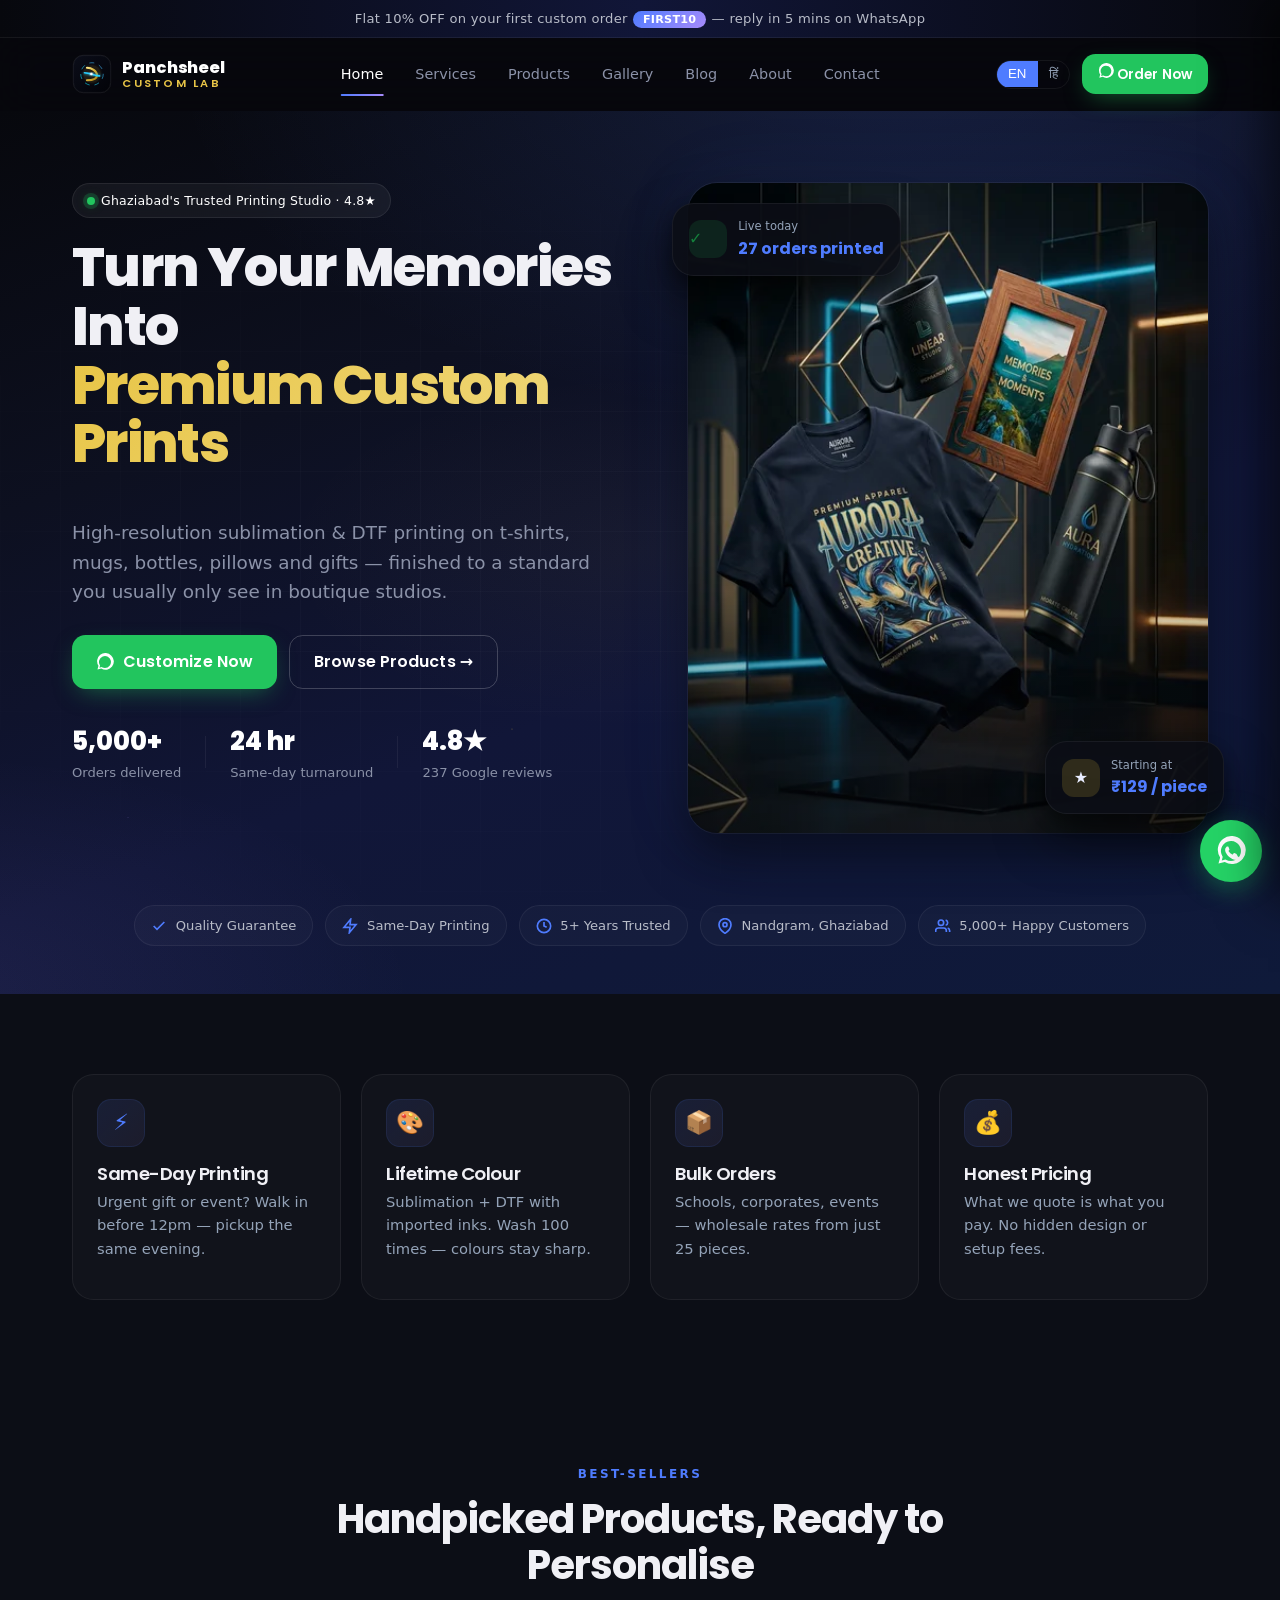
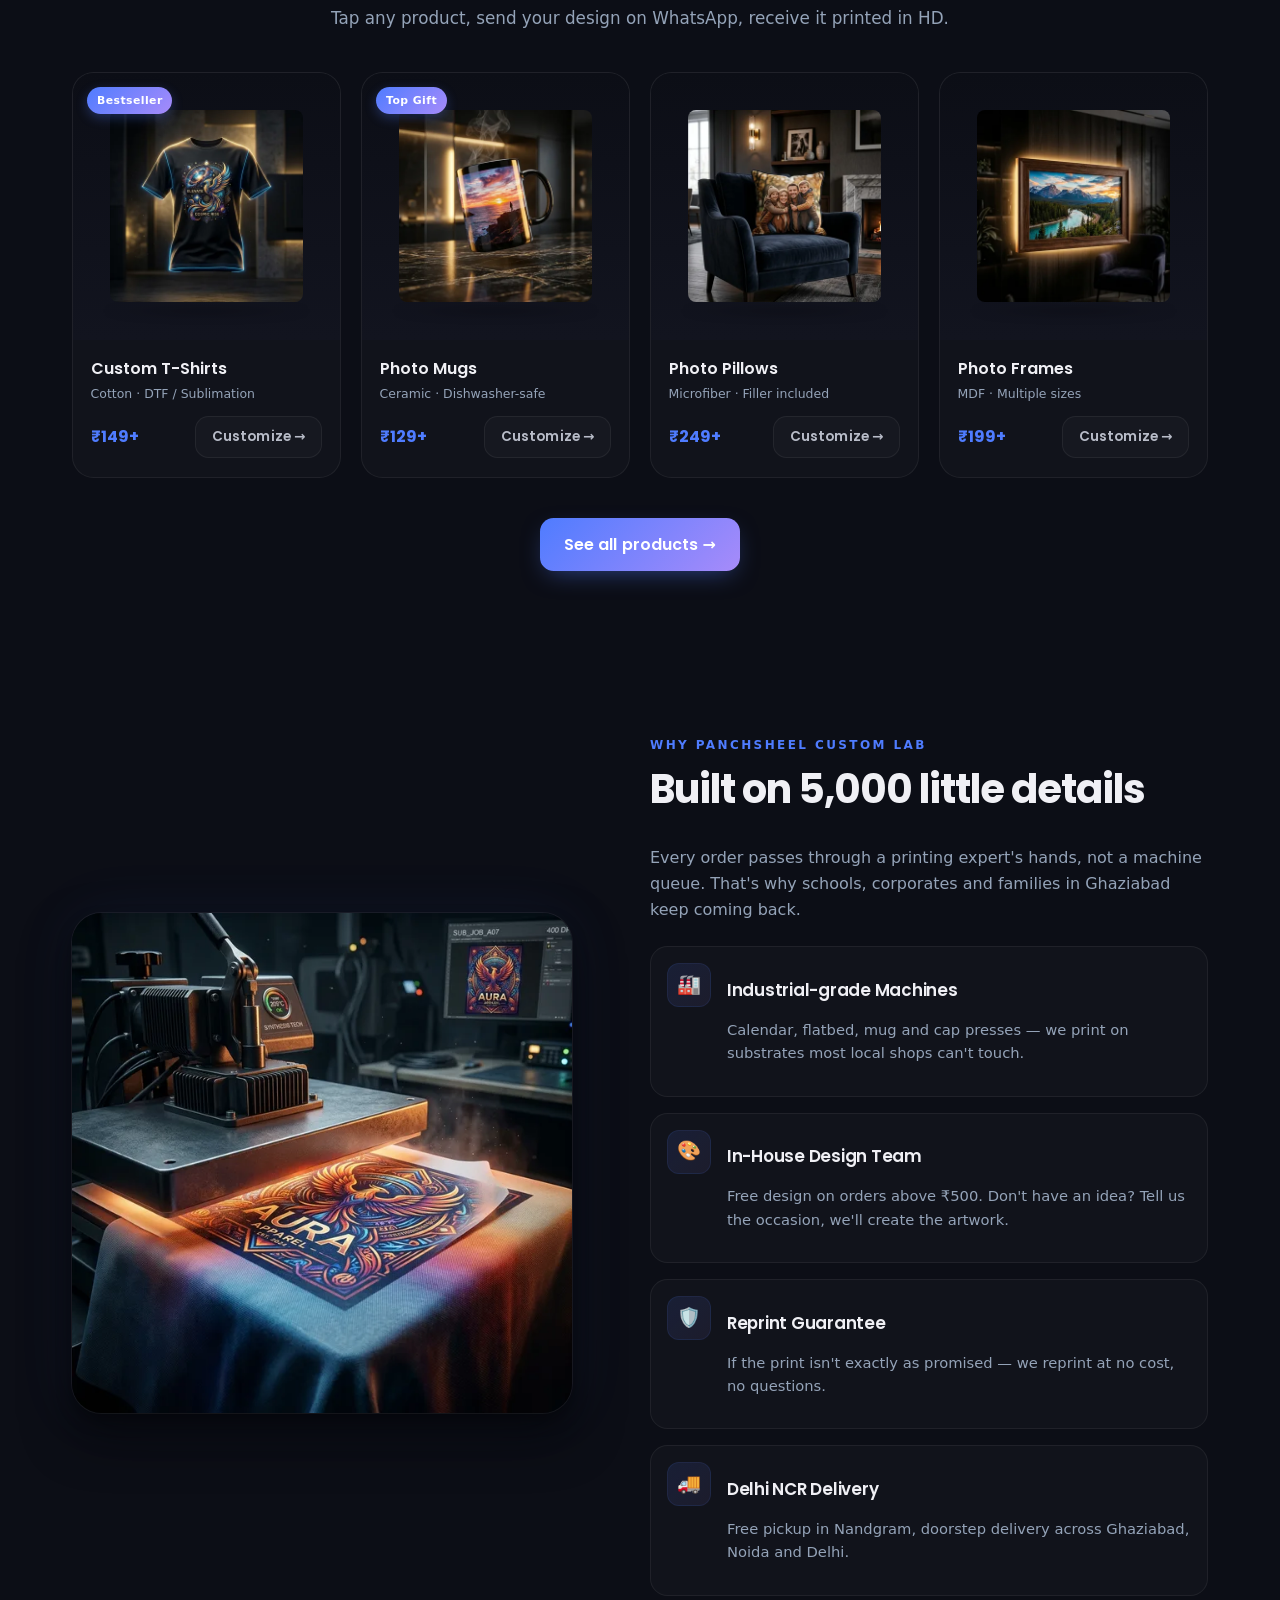
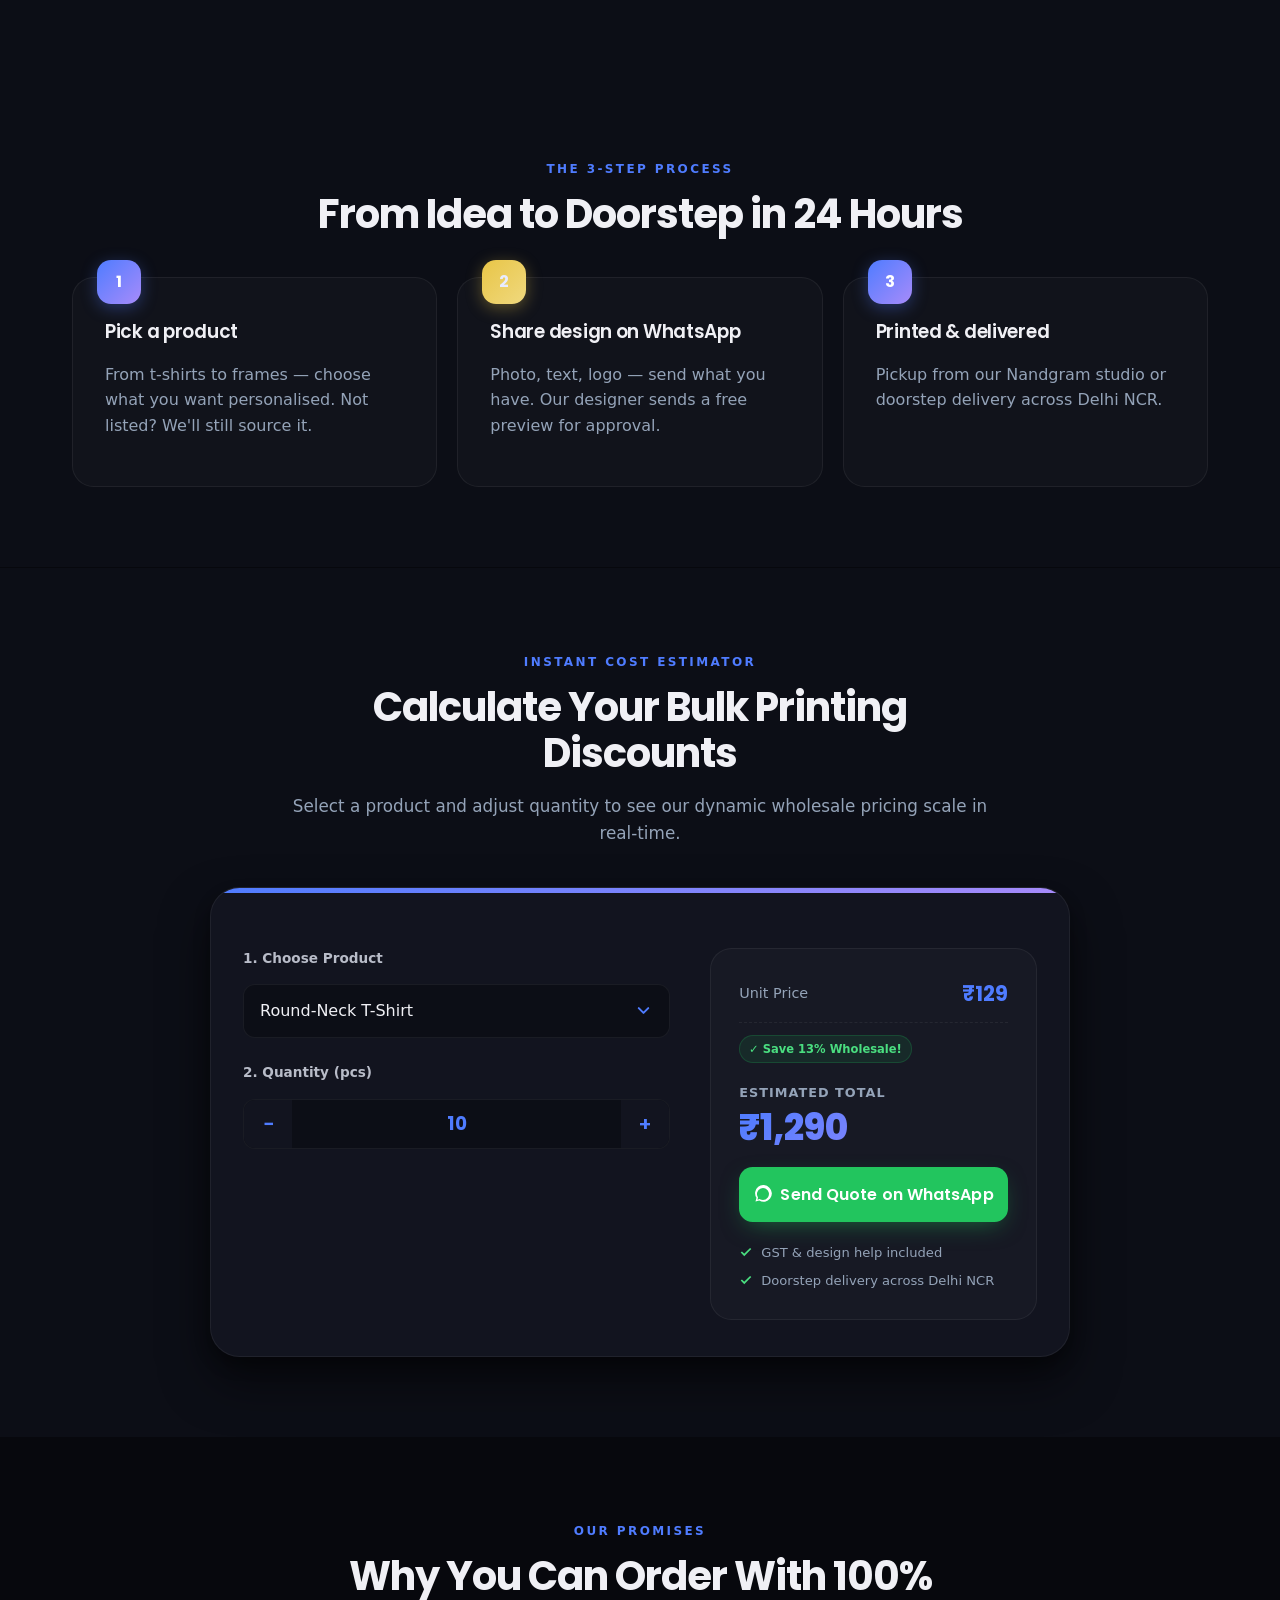
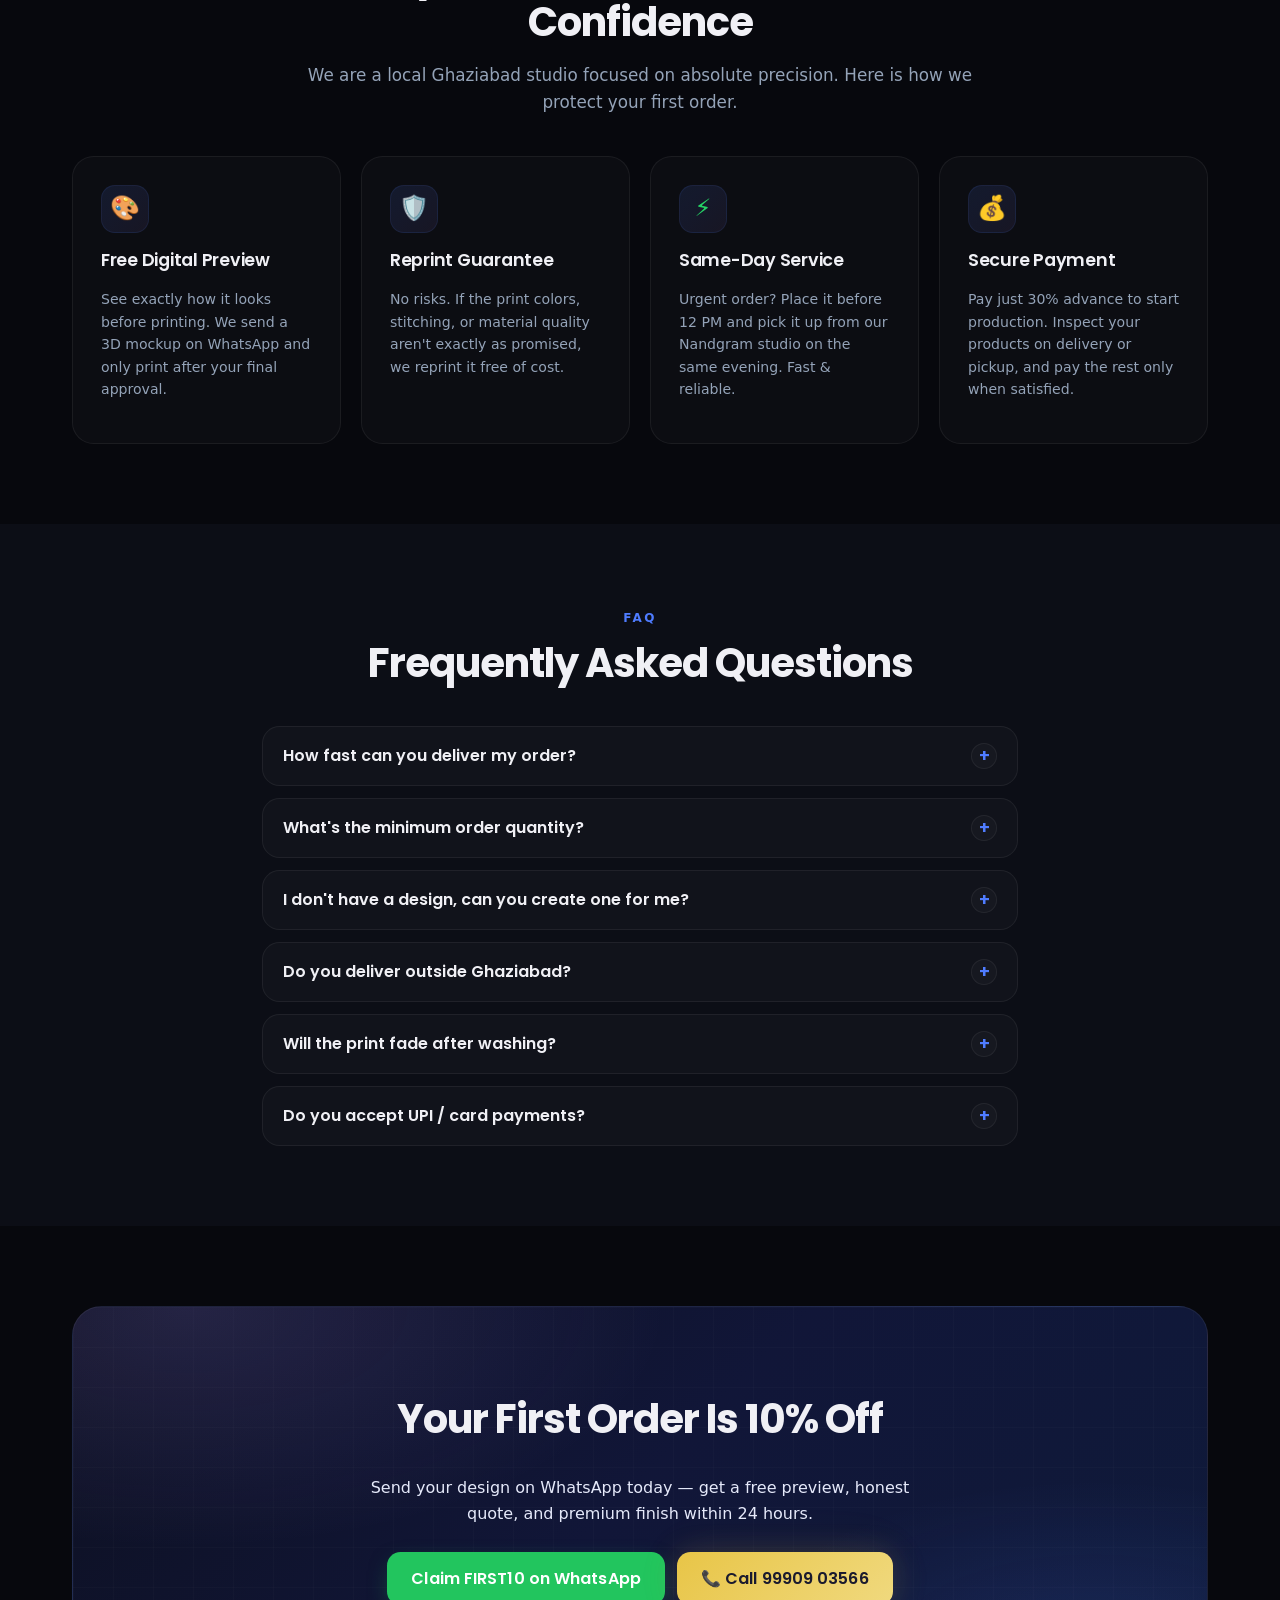
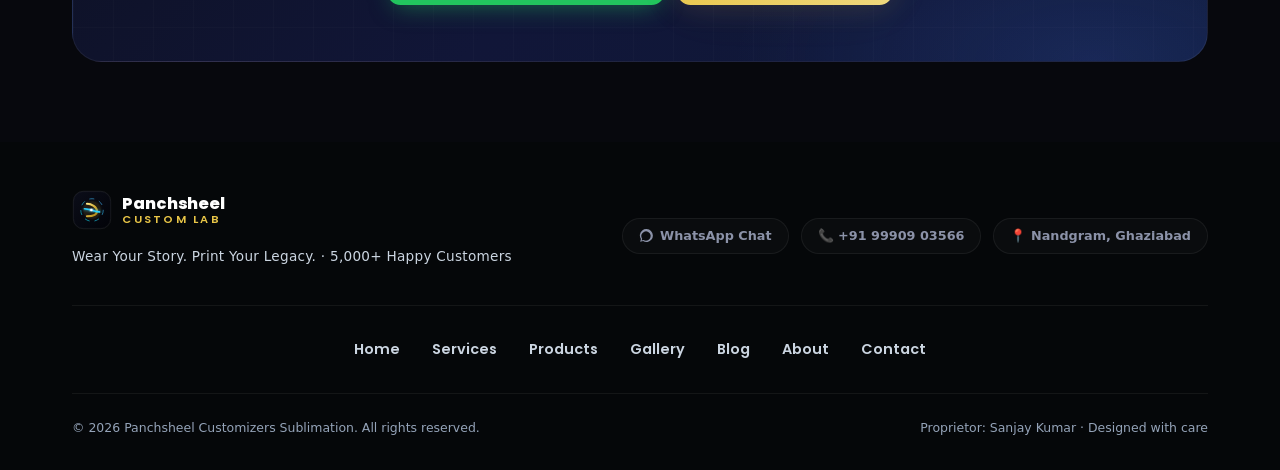
==== commit 3d588248: "perf: minify all HTML page payloads to reduce network transfer time and fix incomplete WhatsApp icon" ====
--- a/index.html
+++ b/index.html
@@ -1,568 +1 @@
-<!doctype html>
-<html lang="en">
-<head>
-<meta charset="utf-8" />
-<meta name="viewport" content="width=device-width,initial-scale=1" />
-<title>Panchsheel Custom Lab — Premium Custom Printing in Nandgram, Ghaziabad</title>
-<meta name="description" content="Premium T-shirt, mug, bottle, pillow, frame & custom gift printing in Nandgram, Ghaziabad. Same-day printing, bulk orders, lifetime-colour sublimation. Order on WhatsApp." />
-<meta name="keywords" content="custom printing Nandgram, t shirt printing Ghaziabad, mug printing near me, custom gifts printing Ghaziabad, sublimation printing, school dress printing Ghaziabad" />
-<meta name="robots" content="index,follow" />
-<meta name="google-site-verification" content="ZeEfmThmQn9ae-xPkWEFfNN0FjXlwvRkOJU6zWRzMR0" />
-<meta name="theme-color" content="#07080d" />
-<link rel="canonical" href="https://panchsheelcustomlab.com/" />
-<meta property="og:type" content="website" />
-<meta property="og:title" content="Panchsheel Custom Lab — Premium Custom Printing in Ghaziabad" />
-<meta property="og:description" content="Same-day T-shirt, mug, bottle, pillow, frame & gift printing with lifetime colour. Ghaziabad's trusted studio." />
-<meta property="og:url" content="https://panchsheelcustomlab.com/" />
-<meta property="og:image" content="https://images.unsplash.com/photo-1521572163474-6864f9cf17ab?w=1200&h=630&fit=crop" />
-<meta name="twitter:card" content="summary_large_image" />
-<link rel="preconnect" href="https://fonts.googleapis.com" />
-<link rel="preconnect" href="https://fonts.gstatic.com" crossorigin />
-<link rel="preload" href="assets/img/hero_presentation.webp" as="image" type="image/webp" />
-<style>
-/* Critical inline CSS — above-the-fold only */
-*{box-sizing:border-box}html{scroll-behavior:smooth}body{font-family:system-ui,-apple-system,Segoe UI,Roboto,sans-serif;margin:0;background:#07080d;color:#f0f0f5;line-height:1.6;-webkit-font-smoothing:antialiased}img{max-width:100%;height:auto;display:block}a{color:inherit;text-decoration:none}h1,h2,h3{color:#f0f0f5;letter-spacing:-.02em;font-weight:700}.container-x{max-width:1200px;margin-inline:auto;padding-inline:1.25rem}@media(min-width:768px){.container-x{padding-inline:2rem}}.reveal{opacity:0;transform:translateY(28px);transition:opacity .8s cubic-bezier(.16,1,.3,1),transform .8s cubic-bezier(.16,1,.3,1)}.reveal.visible{opacity:1;transform:none}.site-header{position:sticky;top:0;z-index:40;background:rgba(7,8,13,.6);backdrop-filter:saturate(140%) blur(20px);-webkit-backdrop-filter:saturate(140%) blur(20px);border-bottom:1px solid transparent;transition:all .4s}.offer-bar{background:linear-gradient(90deg,#07080d 0%,#111638 50%,#07080d 100%);color:#b8bcc8;font-size:.82rem;font-weight:500;text-align:center;padding:.5rem 1rem}.offer-bar .badge-inline{background:linear-gradient(135deg,#4f7cff,#a78bfa);color:#fff;padding:.1rem .55rem;border-radius:9999px;font-weight:700;font-size:.7rem;margin:0 .35rem}.hero{position:relative;overflow:hidden;isolation:isolate;background:linear-gradient(160deg,#07080d 0%,#0d1020 30%,#111638 60%,#0f1a3a 100%);color:#fff}.title-xl{font-size:clamp(2rem,4.6vw,3.4rem);letter-spacing:-.02em;font-weight:800;line-height:1.08}.hero-badge{display:inline-flex;align-items:center;gap:.4rem;background:rgba(255,255,255,.05);border:1px solid rgba(255,255,255,.08);color:#fff;padding:.4rem .85rem;border-radius:9999px;font-size:.78rem;font-weight:500;backdrop-filter:blur(12px)}.hero-badge .dot{width:.5rem;height:.5rem;border-radius:9999px;background:#22c55e;box-shadow:0 0 0 4px rgba(34,197,94,.2),0 0 12px rgba(34,197,94,.3)}.hero-photo{position:relative;border-radius:1.85rem;overflow:hidden;box-shadow:0 0 0 1px rgba(255,255,255,.06),0 24px 48px rgba(0,0,0,.5),0 0 80px rgba(79,124,255,.08)}.hero-photo img{aspect-ratio:4/5;width:100%;object-fit:cover;transform:scale(1.02)}.btn{display:inline-flex;align-items:center;justify-content:center;gap:.55rem;font-weight:600;border-radius:.85rem;padding:.85rem 1.5rem;transition:transform .2s,box-shadow .25s,background .2s;letter-spacing:.1px;white-space:nowrap;cursor:pointer;border:0}.btn-whats{background:#22c55e;color:#fff;box-shadow:0 8px 24px -8px rgba(34,197,94,.5)}.btn-outline{border:1.5px solid rgba(255,255,255,.2);color:#fff;background:transparent}.logo{display:inline-flex;align-items:center;gap:.65rem}.logo-mark{width:40px;height:40px}.logo-text{line-height:1.05}.logo-text .brand-line{display:block;font-weight:800;color:#fff;letter-spacing:-.01em;font-size:1.02rem}.logo-text .sub-line{display:block;font-size:.7rem;font-weight:600;color:#e8c547;letter-spacing:.2em;text-transform:uppercase;margin-top:.1rem}.desktop-nav{display:flex;align-items:center;gap:2rem}.nav-link{position:relative;font-weight:500;color:#8b92a8;padding:.25rem 0}.hide-sm{display:initial}.menu-btn{display:none;color:#fff;background:transparent;padding:.5rem}@media(max-width:1024px){.desktop-nav{display:none!important}.menu-btn{display:inline-flex!important}.hide-sm{display:none!important}}
-@media(max-width:768px){.hero{padding-top:0!important;padding-bottom:0!important;text-align:center!important}.hero > .container-x{display:flex!important;flex-direction:column!important;gap:2.5rem!important;align-items:center!important;padding-top:3.5rem!important;padding-bottom:3.5rem!important}}
-</style>
-<link rel="stylesheet" href="assets/css/styles.min.css?v=5.0" media="print" onload="this.media='all'" />
-<noscript><link rel="stylesheet" href="assets/css/styles.min.css?v=5.0" /></noscript>
-<link rel="stylesheet" href="assets/css/premium-theme.min.css?v=5.0" media="print" onload="this.media='all'" />
-<noscript><link rel="stylesheet" href="assets/css/premium-theme.min.css?v=5.0" /></noscript>
-<link href="https://fonts.googleapis.com/css2?family=Poppins:wght@500;600;700;800&display=swap" rel="stylesheet" media="print" onload="this.media='all'" />
-<noscript><link href="https://fonts.googleapis.com/css2?family=Poppins:wght@500;600;700;800&display=swap" rel="stylesheet" /></noscript>
-<link rel="icon" type="image/svg+xml" href="assets/img/logo.svg" />
-<script type="application/ld+json">
-{
-  "@context": "https://schema.org",
-  "@graph": [
-    {
-      "@type": "LocalBusiness",
-      "@id": "https://panchsheelcustomlab.com/#localbusiness",
-      "name": "Panchsheel Custom Lab",
-      "alternateName": "Panchsheel Customizers Sublimation",
-      "image": "https://images.unsplash.com/photo-1521572163474-6864f9cf17ab?w=1200",
-      "logo": "https://panchsheelcustomlab.com/assets/img/logo.svg",
-      "telephone": ["+91-9990903566", "+91-8882130530"],
-      "email": "Panchsheel008@gmail.com",
-      "address": {
-        "@type": "PostalAddress",
-        "streetAddress": "Nandgram",
-        "addressLocality": "Ghaziabad",
-        "addressRegion": "Uttar Pradesh",
-        "postalCode": "201003",
-        "addressCountry": "IN"
-      },
-      "geo": {
-        "@type": "GeoCoordinates",
-        "latitude": 28.6942,
-        "longitude": 77.4412
-      },
-      "url": "https://panchsheelcustomlab.com/",
-      "priceRange": "₹₹",
-      "openingHoursSpecification": [
-        {
-          "@type": "OpeningHoursSpecification",
-          "dayOfWeek": ["Monday", "Tuesday", "Wednesday", "Thursday", "Friday", "Saturday"],
-          "opens": "10:00",
-          "closes": "20:00"
-        }
-      ],
-      "areaServed": [
-        {
-          "@type": "AdministrativeArea",
-          "name": "Ghaziabad"
-        },
-        {
-          "@type": "AdministrativeArea",
-          "name": "Nandgram"
-        },
-        {
-          "@type": "AdministrativeArea",
-          "name": "Delhi NCR"
-        }
-      ],
-      "sameAs": [
-        "https://wa.me/919990903566",
-        "https://panchsheelcustomlab.com/"
-      ],
-      "aggregateRating": {
-        "@type": "AggregateRating",
-        "ratingValue": "4.8",
-        "reviewCount": "237"
-      }
-    },
-    {
-      "@type": "Organization",
-      "@id": "https://panchsheelcustomlab.com/#organization",
-      "name": "Panchsheel Custom Lab",
-      "logo": "https://panchsheelcustomlab.com/assets/img/logo.svg",
-      "url": "https://panchsheelcustomlab.com/",
-      "contactPoint": {
-        "@type": "ContactPoint",
-        "telephone": "+91-9990903566",
-        "contactType": "proprietor",
-        "areaServed": "IN",
-        "availableLanguage": ["Hindi", "English"]
-      }
-    },
-    {
-      "@type": "WebSite",
-      "@id": "https://panchsheelcustomlab.com/#website",
-      "url": "https://panchsheelcustomlab.com/",
-      "name": "Panchsheel Custom Lab",
-      "description": "Premium Custom Printing Studio in Ghaziabad"
-    },
-    {
-      "@type": "Service",
-      "@id": "https://panchsheelcustomlab.com/#service-printing",
-      "name": "Custom Printing Services",
-      "serviceType": "Sublimation & DTF Printing",
-      "provider": {
-        "@id": "https://panchsheelcustomlab.com/#localbusiness"
-      },
-      "areaServed": {
-        "@type": "AdministrativeArea",
-        "name": "Ghaziabad"
-      },
-      "hasOfferCatalog": {
-        "@type": "OfferCatalog",
-        "name": "Printing Services Catalog",
-        "itemListElement": [
-          {
-            "@type": "Offer",
-            "itemOffered": {
-              "@type": "Service",
-              "name": "T-Shirt Printing"
-            }
-          },
-          {
-            "@type": "Offer",
-            "itemOffered": {
-              "@type": "Service",
-              "name": "School Dress Printing"
-            }
-          },
-          {
-            "@type": "Offer",
-            "itemOffered": {
-              "@type": "Service",
-              "name": "Mug Printing"
-            }
-          },
-          {
-            "@type": "Offer",
-            "itemOffered": {
-              "@type": "Service",
-              "name": "Bottle Printing"
-            }
-          }
-        ]
-      }
-    }
-  ]
-}
-</script>
-</head>
-<body>
-
-<!-- Offer bar -->
-<div class="offer-bar text-center py-2 px-4">
-  <span data-en="Flat 10% OFF on your first custom order" data-hi="पहले ऑर्डर पर सीधा 10% की छूट">Flat 10% OFF on your first custom order</span>
-  <span class="badge-inline">FIRST10</span>
-  <span class="hide-sm" data-en="— reply in 5 mins on WhatsApp" data-hi="— व्हाट्सएप पर 5 मिनट में जवाब">— reply in 5 mins on WhatsApp</span>
-</div>
-
-<!-- Header -->
-<header class="site-header">
-  <div class="container-x" style="display:flex;align-items:center;justify-content:space-between;padding-top:1rem;padding-bottom:1rem">
-    <a href="index.html" class="logo">
-      <img src="assets/img/logo.svg?v=4.1" alt="Panchsheel Custom Lab logo" class="logo-mark" width="40" height="40" />
-      <span class="logo-text"><span class="brand-line">Panchsheel</span><span class="sub-line">Custom Lab</span></span>
-    </a>
-    <nav class="hide-sm desktop-nav">
-      <a href="index.html" class="nav-link" data-en="Home" data-hi="होम">Home</a>
-      <a href="services.html" class="nav-link" data-en="Services" data-hi="सेवाएं">Services</a>
-      <a href="products.html" class="nav-link" data-en="Products" data-hi="उत्पाद">Products</a>
-      <a href="gallery.html" class="nav-link" data-en="Gallery" data-hi="गैलरी">Gallery</a>
-      <a href="blog.html" class="nav-link" data-en="Blog" data-hi="ब्लॉग">Blog</a>
-      <a href="about.html" class="nav-link" data-en="About" data-hi="हमारे बारे में">About</a>
-      <a href="contact.html" class="nav-link" data-en="Contact" data-hi="संपर्क">Contact</a>
-    </nav>
-    <div style="display:flex;align-items:center;gap:.75rem">
-      <div class="lang-toggle hide-sm" aria-label="Language toggle">
-        <button data-lang="en" class="active">EN</button>
-        <button data-lang="hi">हिं</button>
-      </div>
-      <a href="https://wa.me/919990903566?text=Hi%2C%20I%20want%20to%20order%20a%20custom%20print" class="btn btn-whats btn-sm hide-sm">
-        <svg width="16" height="16" viewBox="0 0 24 24" fill="currentColor"><path d="M20.5 3.5A11 11 0 0 0 3.3 17.1L2 22l5-1.3a11 11 0 0 0 13.5-17.2zM12 20a8 8 0 0 1-4.1-1.1l-.3-.2-3 .8.8-2.9-.2-.3A8 8 0 1 1 12 20z"/></svg>
-        Order Now
-      </a>
-      <button id="navToggle" aria-label="Menu" class="menu-btn btn btn-ghost btn-sm" style="padding:.5rem">
-        <svg width="22" height="22" viewBox="0 0 24 24" fill="none" stroke="currentColor" stroke-width="2"><path d="M4 6h16M4 12h16M4 18h16"/></svg>
-      </button>
-    </div>
-  </div>
-  </header>
-
-<main id="main-content">
-
-<!-- ============================ HERO ============================ -->
-<section class="hero on-dark">
-  <div class="container-x" style="display:grid;grid-template-columns:1fr;gap:3rem;padding-top:4.5rem;padding-bottom:4.5rem">
-    <div style="max-width:640px">
-      <span class="hero-badge"><span class="dot"></span> <span data-en="Ghaziabad's Trusted Printing Studio · 4.8★" data-hi="गाज़ियाबाद का भरोसेमंद प्रिंटिंग स्टूडियो · 4.8★">Ghaziabad's Trusted Printing Studio · 4.8★</span></span>
-      <h1 class="title-xl" style="color:#fff;margin-top:1.25rem">
-        <span data-en="Turn Your Memories Into" data-hi="अपनी यादों को बदलिए">Turn Your Memories Into</span>
-        <span style="color:var(--gold);display:block" data-en="Premium Custom Prints" data-hi="प्रीमियम कस्टम प्रिंट्स में">Premium Custom Prints</span>
-      </h1>
-      <p style="font-size:1.15rem;color:#cdd5f0;margin-top:1.25rem;max-width:540px" data-en="High-resolution sublimation &amp; DTF printing on t-shirts, mugs, bottles, pillows and gifts — finished to a standard you usually only see in boutique studios."
-         data-hi="टी-शर्ट, मग, बोतल, तकिया और गिफ्ट पर हाई-रेज़ॉल्यूशन सब्लिमेशन और DTF प्रिंटिंग — वो क्वालिटी जो आम तौर पर बुटीक स्टूडियो में ही मिलती है।">
-         High-resolution sublimation &amp; DTF printing on t-shirts, mugs, bottles, pillows and gifts — finished to a standard you usually only see in boutique studios.
-      </p>
-      <div style="display:flex;flex-wrap:wrap;gap:.75rem;margin-top:1.75rem">
-        <a href="https://wa.me/919990903566?text=Hi%2C%20I%20want%20to%20order%20a%20custom%20print" class="btn btn-whats">
-          <svg width="18" height="18" viewBox="0 0 24 24" fill="currentColor"><path d="M20.5 3.5A11 11 0 0 0 3.3 17.1L2 22l5-1.3a11 11 0 0 0 13.5-17.2zM12 20a8 8 0 0 1-4.1-1.1l-.3-.2-3 .8.8-2.9-.2-.3A8 8 0 1 1 12 20z"/></svg>
-          <span data-en="Customize Now" data-hi="अभी कस्टमाइज़ करें">Customize Now</span>
-        </a>
-        <a href="products.html" class="btn btn-outline"><span data-en="Browse Products →" data-hi="प्रोडक्ट्स देखें →">Browse Products →</span></a>
-      </div>
-      <div style="display:flex;align-items:center;gap:1.5rem;margin-top:2rem;color:#cdd5f0;flex-wrap:wrap">
-        <div><div style="font-family:'Poppins';font-weight:800;font-size:1.6rem;color:#fff">5,000+</div><div style="font-size:.82rem" data-en="Orders delivered" data-hi="ऑर्डर्स डिलीवर">Orders delivered</div></div>
-        <div style="width:1px;height:32px;background:rgba(255,255,255,.15)"></div>
-        <div><div style="font-family:'Poppins';font-weight:800;font-size:1.6rem;color:#fff">24 hr</div><div style="font-size:.82rem" data-en="Same-day turnaround" data-hi="सेम-डे डिलीवरी">Same-day turnaround</div></div>
-        <div style="width:1px;height:32px;background:rgba(255,255,255,.15)"></div>
-        <div><div style="font-family:'Poppins';font-weight:800;font-size:1.6rem;color:#fff">4.8★</div><div style="font-size:.82rem" data-en="237 Google reviews" data-hi="237 गूगल रिव्यूज़">237 Google reviews</div></div>
-      </div>
-    </div>
-
-    <div style="position:relative;max-width:520px;justify-self:end;width:100%">
-      <div class="hero-photo">
-        <img src="assets/img/hero_presentation.webp" alt="Premium custom printed luxury products collection floating in dark glassmorphic studio" loading="eager" fetchpriority="high" width="500" height="625" />
-      </div>
-      <div class="hero-float top">
-        <div style="width:38px;height:38px;border-radius:12px;background:rgba(34,197,94,.12);color:#15803d;display:flex;align-items:center;justify-center;font-weight:700">✓</div>
-        <div><div style="font-size:.72rem;color:var(--muted)">Live today</div><div style="font-family:'Poppins';font-weight:700;color:var(--brand)">27 orders printed</div></div>
-      </div>
-      <div class="hero-float bottom">
-        <div style="width:38px;height:38px;border-radius:12px;background:rgba(212,175,55,.18);color:var(--brand-ink);display:flex;align-items:center;justify-content:center">★</div>
-        <div><div style="font-size:.72rem;color:var(--muted)">Starting at</div><div style="font-family:'Poppins';font-weight:700;color:var(--brand)">₹129 / piece</div></div>
-      </div>
-    </div>
-  </div>
-
-  <!-- Trust chips strip -->
-  <div class="container-x" style="padding-bottom:3rem">
-    <div class="trust-row">
-      <span class="trust-chip"><svg width="16" height="16" viewBox="0 0 24 24" fill="none" stroke="currentColor" stroke-width="2.5"><path d="M20 6L9 17l-5-5"/></svg> Quality Guarantee</span>
-      <span class="trust-chip"><svg width="16" height="16" viewBox="0 0 24 24" fill="none" stroke="currentColor" stroke-width="2.5"><path d="M13 2L3 14h9l-1 8 10-12h-9l1-8z"/></svg> Same-Day Printing</span>
-      <span class="trust-chip"><svg width="16" height="16" viewBox="0 0 24 24" fill="none" stroke="currentColor" stroke-width="2.5"><circle cx="12" cy="12" r="10"/><path d="M12 6v6l4 2"/></svg> 5+ Years Trusted</span>
-      <span class="trust-chip"><svg width="16" height="16" viewBox="0 0 24 24" fill="none" stroke="currentColor" stroke-width="2.5"><path d="M21 10c0 7-9 13-9 13S3 17 3 10a9 9 0 0 1 18 0z"/><circle cx="12" cy="10" r="3"/></svg> Nandgram, Ghaziabad</span>
-      <span class="trust-chip"><svg width="16" height="16" viewBox="0 0 24 24" fill="none" stroke="currentColor" stroke-width="2.5"><path d="M17 21v-2a4 4 0 0 0-4-4H5a4 4 0 0 0-4 4v2"/><circle cx="9" cy="7" r="4"/><path d="M22 21v-2a4 4 0 0 0-3-3.87"/><path d="M16 3.13a4 4 0 0 1 0 7.75"/></svg> 5,000+ Happy Customers</span>
-    </div>
-  </div>
-</section>
-
-<!-- ============================ FEATURES ============================ -->
-<section class="section">
-  <div class="container-x">
-    <div class="grid-auto cols-2 cols-4">
-      <div class="feature reveal"><div class="feature-ico">⚡</div><h2 style="font-size:1.15rem;font-weight:600;margin-bottom:0" data-en="Same-Day Printing" data-hi="उसी दिन प्रिंटिंग">Same-Day Printing</h2><p class="muted" style="font-size:.92rem;margin-top:.35rem" data-en="Urgent gift or event? Walk in before 12pm — pickup the same evening." data-hi="अर्जेंट गिफ्ट या इवेंट? दोपहर 12 से पहले आएं — शाम तक तैयार।">Urgent gift or event? Walk in before 12pm — pickup the same evening.</p></div>
-      <div class="feature reveal"><div class="feature-ico">🎨</div><h2 style="font-size:1.15rem;font-weight:600;margin-bottom:0" data-en="Lifetime Colour" data-hi="लाइफटाइम रंग">Lifetime Colour</h2><p class="muted" style="font-size:.92rem;margin-top:.35rem" data-en="Sublimation + DTF with imported inks. Wash 100 times — colours stay sharp." data-hi="इम्पोर्टेड इंक के साथ सब्लिमेशन + DTF। 100 बार धोइए — रंग वैसे के वैसे।">Sublimation + DTF with imported inks. Wash 100 times — colours stay sharp.</p></div>
-      <div class="feature reveal"><div class="feature-ico">📦</div><h2 style="font-size:1.15rem;font-weight:600;margin-bottom:0" data-en="Bulk Orders" data-hi="बल्क ऑर्डर">Bulk Orders</h2><p class="muted" style="font-size:.92rem;margin-top:.35rem" data-en="Schools, corporates, events — wholesale rates from just 25 pieces." data-hi="स्कूल, कॉर्पोरेट, इवेंट — सिर्फ 25 पीस से होलसेल रेट।">Schools, corporates, events — wholesale rates from just 25 pieces.</p></div>
-      <div class="feature reveal"><div class="feature-ico">💰</div><h2 style="font-size:1.15rem;font-weight:600;margin-bottom:0" data-en="Honest Pricing" data-hi="ईमानदार क़ीमत">Honest Pricing</h2><p class="muted" style="font-size:.92rem;margin-top:.35rem" data-en="What we quote is what you pay. No hidden design or setup fees." data-hi="जो रेट बताते हैं वही लेते हैं। कोई छुपा चार्ज नहीं।">What we quote is what you pay. No hidden design or setup fees.</p></div>
-    </div>
-  </div>
-</section>
-
-<!-- ============================ PRODUCTS PREVIEW ============================ -->
-<section class="section" style="background:var(--bg-soft)">
-  <div class="container-x">
-    <div class="section-head reveal">
-      <span class="eyebrow">Best-Sellers</span>
-      <h2 data-en="Handpicked Products, Ready to Personalise" data-hi="चुनिंदा प्रोडक्ट्स — आपके नाम पर">Handpicked Products, Ready to Personalise</h2>
-      <p class="muted" data-en="Tap any product, send your design on WhatsApp, receive it printed in HD." data-hi="कोई भी प्रोडक्ट चुनें, डिज़ाइन व्हाट्सएप पर भेजें, HD क्वालिटी में प्रिंट पाएं।">Tap any product, send your design on WhatsApp, receive it printed in HD.</p>
-    </div>
-
-    <div class="grid-auto cols-2 cols-4">
-      <a href="products.html" class="product-card reveal">
-        <span class="badge">Bestseller</span>
-        <div class="product-shot"><img loading="lazy" src="assets/img/custom_tshirt.webp" alt="Premium cotton custom printed t-shirt" width="400" height="400" /></div>
-        <div class="product-body"><div class="product-title">Custom T-Shirts</div><div class="product-meta">Cotton · DTF / Sublimation</div><div class="product-row"><span class="price">₹149+</span><span class="btn btn-ghost btn-sm">Customize →</span></div></div>
-      </a>
-      <a href="products.html" class="product-card reveal">
-        <span class="badge">Top Gift</span>
-        <div class="product-shot"><img loading="lazy" src="assets/img/custom_mug.webp" alt="White ceramic photo mug custom printed" width="400" height="400" /></div>
-        <div class="product-body"><div class="product-title">Photo Mugs</div><div class="product-meta">Ceramic · Dishwasher-safe</div><div class="product-row"><span class="price">₹129+</span><span class="btn btn-ghost btn-sm">Customize →</span></div></div>
-      </a>
-      <a href="products.html" class="product-card reveal">
-        <div class="product-shot"><img loading="lazy" src="assets/img/custom_pillow.webp" alt="Personalised photo pillow with zipper" width="400" height="400" /></div>
-        <div class="product-body"><div class="product-title">Photo Pillows</div><div class="product-meta">Microfiber · Filler included</div><div class="product-row"><span class="price">₹249+</span><span class="btn btn-ghost btn-sm">Customize →</span></div></div>
-      </a>
-      <a href="products.html" class="product-card reveal">
-        <div class="product-shot"><img loading="lazy" src="assets/img/custom_frame.webp" alt="Custom MDF photo frame" width="400" height="400" /></div>
-        <div class="product-body"><div class="product-title">Photo Frames</div><div class="product-meta">MDF · Multiple sizes</div><div class="product-row"><span class="price">₹199+</span><span class="btn btn-ghost btn-sm">Customize →</span></div></div>
-      </a>
-    </div>
-
-    <div style="text-align:center;margin-top:2.5rem">
-      <a href="products.html" class="btn btn-primary"><span data-en="See all products →" data-hi="सभी प्रोडक्ट्स देखें →">See all products →</span></a>
-    </div>
-  </div>
-</section>
-
-<!-- ============================ WHY US ============================ -->
-<section class="section">
-  <div class="container-x" style="display:grid;gap:3rem;grid-template-columns:1fr">
-    <div class="grid-auto cols-2" style="align-items:center">
-      <div class="reveal">
-        <img src="assets/img/custom_process.webp" alt="Panchsheel Custom Lab printing studio — machines and process" style="border-radius:var(--r-xl);box-shadow:var(--shadow-lg);aspect-ratio:1/1;object-fit:cover" loading="lazy" width="500" height="500" />
-      </div>
-      <div class="reveal">
-        <span class="eyebrow">Why Panchsheel Custom Lab</span>
-        <h2 class="title-lg" style="margin-top:.6rem" data-en="Built on 5,000 little details" data-hi="5,000 छोटी-छोटी बातों पर टिका भरोसा">Built on 5,000 little details</h2>
-        <p class="muted" style="margin-top:.85rem" data-en="Every order passes through a printing expert's hands, not a machine queue. That's why schools, corporates and families in Ghaziabad keep coming back."
-           data-hi="हर ऑर्डर मशीन नहीं, एक प्रिंटिंग एक्सपर्ट के हाथों से गुज़रता है। इसीलिए गाज़ियाबाद के स्कूल, कॉर्पोरेट और परिवार दोबारा आते हैं।">
-          Every order passes through a printing expert's hands, not a machine queue. That's why schools, corporates and families in Ghaziabad keep coming back.
-        </p>
-        <div style="display:grid;gap:1rem;margin-top:1.5rem">
-          <div class="why-item"><div class="why-ico">🏭</div><div><h3 style="font-size:1.05rem" data-en="Industrial-grade Machines" data-hi="इंडस्ट्रियल-ग्रेड मशीनें">Industrial-grade Machines</h3><p class="muted" style="font-size:.92rem" data-en="Calendar, flatbed, mug and cap presses — we print on substrates most local shops can't touch." data-hi="कैलेंडर, फ्लैटबेड, मग और कैप प्रेस — हम उन सतहों पर प्रिंट करते हैं जो ज़्यादातर लोकल दुकानों के बस की बात नहीं।">Calendar, flatbed, mug and cap presses — we print on substrates most local shops can't touch.</p></div></div>
-          <div class="why-item"><div class="why-ico">🎨</div><div><h3 style="font-size:1.05rem" data-en="In-House Design Team" data-hi="इन-हाउस डिज़ाइन टीम">In-House Design Team</h3><p class="muted" style="font-size:.92rem" data-en="Free design on orders above ₹500. Don't have an idea? Tell us the occasion, we'll create the artwork." data-hi="₹500 से ऊपर के ऑर्डर पर फ्री डिज़ाइन। कोई आइडिया नहीं? बस मौका बताइए, आर्टवर्क हम बना देंगे।">Free design on orders above ₹500. Don't have an idea? Tell us the occasion, we'll create the artwork.</p></div></div>
-          <div class="why-item"><div class="why-ico">🛡️</div><div><h3 style="font-size:1.05rem" data-en="Reprint Guarantee" data-hi="रीप्रिंट गारंटी">Reprint Guarantee</h3><p class="muted" style="font-size:.92rem" data-en="If the print isn't exactly as promised — we reprint at no cost, no questions." data-hi="अगर प्रिंट वैसा नहीं जैसा वादा किया — तो बिना कोई सवाल, फ्री रीप्रिंट।">If the print isn't exactly as promised — we reprint at no cost, no questions.</p></div></div>
-          <div class="why-item"><div class="why-ico">🚚</div><div><h3 style="font-size:1.05rem" data-en="Delhi NCR Delivery" data-hi="दिल्ली NCR डिलीवरी">Delhi NCR Delivery</h3><p class="muted" style="font-size:.92rem" data-en="Free pickup in Nandgram, doorstep delivery across Ghaziabad, Noida and Delhi." data-hi="नंदग्राम में फ्री पिकअप, गाज़ियाबाद, नोएडा और दिल्ली में डोरस्टेप डिलीवरी।">Free pickup in Nandgram, doorstep delivery across Ghaziabad, Noida and Delhi.</p></div></div>
-        </div>
-      </div>
-    </div>
-  </div>
-</section>
-
-<!-- ============================ HOW IT WORKS ============================ -->
-<section class="section" style="background:var(--bg-soft)">
-  <div class="container-x">
-    <div class="section-head reveal">
-      <span class="eyebrow">The 3-Step Process</span>
-      <h2 data-en="From Idea to Doorstep in 24 Hours" data-hi="24 घंटे में आइडिया से डिलीवरी तक">From Idea to Doorstep in 24 Hours</h2>
-    </div>
-    <div class="grid-auto cols-3">
-      <div class="feature reveal" style="padding:2rem;position:relative">
-        <div style="position:absolute;top:-18px;left:24px;width:44px;height:44px;border-radius:14px;background:var(--brand);color:#fff;font-family:'Poppins';font-weight:700;display:flex;align-items:center;justify-content:center;box-shadow:var(--shadow)">1</div>
-        <h3 style="margin-top:.6rem" data-en="Pick a product" data-hi="प्रोडक्ट चुनें">Pick a product</h3>
-        <p class="muted" style="margin-top:.5rem" data-en="From t-shirts to frames — choose what you want personalised. Not listed? We'll still source it." data-hi="टी-शर्ट से फ्रेम तक — जो चाहें वो चुनें। लिस्ट में नहीं? फिर भी बनाकर देंगे।">From t-shirts to frames — choose what you want personalised. Not listed? We'll still source it.</p>
-      </div>
-      <div class="feature reveal" style="padding:2rem;position:relative">
-        <div style="position:absolute;top:-18px;left:24px;width:44px;height:44px;border-radius:14px;background:var(--gold);color:var(--brand-ink);font-family:'Poppins';font-weight:700;display:flex;align-items:center;justify-content:center;box-shadow:var(--shadow)">2</div>
-        <h3 style="margin-top:.6rem" data-en="Share design on WhatsApp" data-hi="व्हाट्सएप पर डिज़ाइन भेजें">Share design on WhatsApp</h3>
-        <p class="muted" style="margin-top:.5rem" data-en="Photo, text, logo — send what you have. Our designer sends a free preview for approval." data-hi="फोटो, टेक्स्ट, लोगो — जो भी है भेजिए। हमारे डिज़ाइनर फ्री प्रीव्यू भेजेंगे।">Photo, text, logo — send what you have. Our designer sends a free preview for approval.</p>
-      </div>
-      <div class="feature reveal" style="padding:2rem;position:relative">
-        <div style="position:absolute;top:-18px;left:24px;width:44px;height:44px;border-radius:14px;background:var(--brand);color:#fff;font-family:'Poppins';font-weight:700;display:flex;align-items:center;justify-content:center;box-shadow:var(--shadow)">3</div>
-        <h3 style="margin-top:.6rem" data-en="Printed &amp; delivered" data-hi="प्रिंट और डिलीवर">Printed &amp; delivered</h3>
-        <p class="muted" style="margin-top:.5rem" data-en="Pickup from our Nandgram studio or doorstep delivery across Delhi NCR." data-hi="नंदग्राम स्टूडियो से पिकअप या दिल्ली NCR में डोरस्टेप डिलीवरी।">Pickup from our Nandgram studio or doorstep delivery across Delhi NCR.</p>
-      </div>
-    </div>
-  </div>
-</section>
-
-<!-- ============================ CALCULATOR ============================ -->
-<section class="section" style="background:var(--bg-soft)">
-  <div class="container-x">
-    <div class="section-head reveal">
-      <span class="eyebrow" data-en="Instant Cost Estimator" data-hi="तुरंत रेट कैलकुलेटर">Instant Cost Estimator</span>
-      <h2 data-en="Calculate Your Bulk Printing Discounts" data-hi="बल्क प्रिंटिंग डिस्काउंट का अंदाज़ा लगाएं">Calculate Your Bulk Printing Discounts</h2>
-      <p class="muted" data-en="Select a product and adjust quantity to see our dynamic wholesale pricing scale in real-time." data-hi="प्रोडक्ट और क्वांटिटी चुनें और देखें कि बल्क ऑर्डर पर हमारी कीमतें कैसे कम होती हैं।">Select a product and adjust quantity to see our dynamic wholesale pricing scale in real-time.</p>
-    </div>
-
-    <div class="calc-card reveal" style="max-width:860px;margin:0 auto">
-      <div class="calc-grid">
-        <!-- Input controls -->
-        <div style="display:flex;flex-direction:column;gap:1.5rem">
-          <div class="calc-control">
-            <label class="label" for="calcProduct" data-en="1. Choose Product" data-hi="1. प्रोडक्ट चुनें">1. Choose Product</label>
-            <select id="calcProduct" class="field calc-select">
-              <option value="tshirt" data-en="Round-Neck T-Shirt" data-hi="गोल-गला टी-शर्ट">Round-Neck T-Shirt</option>
-              <option value="polo" data-en="Polo T-Shirt" data-hi="पोलो टी-शर्ट (कॉलर)">Polo T-Shirt</option>
-              <option value="mug" data-en="White Photo Mug" data-hi="सफ़ेद फोटो मग">White Photo Mug</option>
-              <option value="bottle" data-en="Steel Sipper Bottle" data-hi="स्टील सिपर बोतल">Steel Sipper Bottle</option>
-              <option value="pillow" data-en="Photo Pillow" data-hi="फोटो तकिया (कुशन)">Photo Pillow</option>
-              <option value="frame" data-en="MDF Photo Frame" data-hi="MDF फोटो फ्रेम">MDF Photo Frame</option>
-              <option value="keychain" data-en="Photo Keychain" data-hi="फोटो कीचेन">Photo Keychain</option>
-            </select>
-          </div>
-
-          <div class="calc-control">
-            <label class="label" for="calcQty" data-en="2. Quantity (pcs)" data-hi="2. मात्रा (पीस)">2. Quantity (pcs)</label>
-            <div class="qty-input-group">
-              <button id="calcMinus" class="qty-btn" aria-label="Decrease quantity">−</button>
-              <input id="calcQty" type="number" min="1" value="10" class="qty-field" />
-              <button id="calcPlus" class="qty-btn" aria-label="Increase quantity">+</button>
-            </div>
-          </div>
-        </div>
-
-        <!-- Result display -->
-        <div class="calc-result-card">
-          <div>
-            <div class="calc-price-row">
-              <span class="muted" style="font-size:.9rem" data-en="Unit Price" data-hi="प्रति पीस क़ीमत">Unit Price</span>
-              <span id="valUnit" class="price" style="font-size:1.3rem">₹129</span>
-            </div>
-            <div style="margin-top:.75rem">
-              <span id="badgeDisc" class="badge-discount" style="display:none">✓ Save 15% Wholesale!</span>
-            </div>
-          </div>
-
-          <div class="calc-total-row">
-            <span class="calc-total-label" data-en="Estimated Total" data-hi="अनुमानित कुल">Estimated Total</span>
-            <div id="valTotal" class="calc-total-val">₹1,290</div>
-          </div>
-
-          <a id="btnCalcWa" href="#" target="_blank" class="btn btn-whats" style="justify-content:center;padding:.9rem">
-            <svg width="18" height="18" viewBox="0 0 24 24" fill="currentColor"><path d="M20.5 3.5A11 11 0 0 0 3.3 17.1L2 22l5-1.3a11 11 0 0 0 13.5-17.2zM12 20a8 8 0 0 1-4.1-1.1l-.3-.2-3 .8.8-2.9-.2-.3A8 8 0 1 1 12 20z"/></svg>
-            <span data-en="Send Quote on WhatsApp" data-hi="व्हाट्सएप पर कोट भेजें">Send Quote on WhatsApp</span>
-          </a>
-
-          <div class="calc-bullet-list">
-            <div class="calc-bullet">
-              <svg width="14" height="14" viewBox="0 0 24 24" fill="none" stroke="currentColor" stroke-width="3"><path d="M20 6L9 17l-5-5"/></svg>
-              <span data-en="GST &amp; design help included" data-hi="GST और डिज़ाइन सहायता शामिल">GST &amp; design help included</span>
-            </div>
-            <div class="calc-bullet">
-              <svg width="14" height="14" viewBox="0 0 24 24" fill="none" stroke="currentColor" stroke-width="3"><path d="M20 6L9 17l-5-5"/></svg>
-              <span data-en="Doorstep delivery across Delhi NCR" data-hi="दिल्ली NCR में डोरस्टेप डिलीवरी">Doorstep delivery across Delhi NCR</span>
-            </div>
-          </div>
-        </div>
-      </div>
-    </div>
-  </div>
-</section>
-
-<!-- ============================ GUARANTEES (OUR PROMISE) ============================ -->
-<section class="section">
-  <div class="container-x">
-    <div class="section-head reveal">
-      <span class="eyebrow" data-en="Our Promises" data-hi="हमारा वादा">Our Promises</span>
-      <h2 data-en="Why You Can Order With 100% Confidence" data-hi="100% भरोसे के साथ अपना पहला ऑर्डर दें">Why You Can Order With 100% Confidence</h2>
-      <p class="muted" data-en="We are a local Ghaziabad studio focused on absolute precision. Here is how we protect your first order." data-hi="हम गाज़ियाबाद का स्थानीय स्टूडियो हैं जो प्रिंटिंग की शुद्धता पर ध्यान देते हैं। यहाँ जानें हम आपके पहले ऑर्डर को कैसे सुरक्षित रखते हैं।">We are a local Ghaziabad studio focused on absolute precision. Here is how we protect your first order.</p>
-    </div>
-    <div class="grid-auto cols-2 cols-4">
-      <div class="feature reveal" style="padding:1.75rem">
-        <div class="feature-ico" style="font-size:1.5rem;background:rgba(79,124,255,0.12);color:var(--brand)">🎨</div>
-        <h3 style="font-size:1.1rem;margin-top:.5rem" data-en="Free Digital Preview" data-hi="फ़्री डिजिटल प्रीव्यू">Free Digital Preview</h3>
-        <p class="muted" style="font-size:.88rem;margin-top:.4rem" data-en="See exactly how it looks before printing. We send a 3D mockup on WhatsApp and only print after your final approval." data-hi="प्रिंटिंग से पहले देखें कि डिज़ाइन कैसा दिखेगा। हम व्हाट्सएप पर प्रीव्यू भेजेंगे और आपकी मंज़ूरी के बाद ही प्रिंट करेंगे।">See exactly how it looks before printing. We send a 3D mockup on WhatsApp and only print after your final approval.</p>
-      </div>
-      <div class="feature reveal" style="padding:1.75rem">
-        <div class="feature-ico" style="font-size:1.5rem;background:rgba(232,197,71,0.12);color:var(--gold)">🛡️</div>
-        <h3 style="font-size:1.1rem;margin-top:.5rem" data-en="Reprint Guarantee" data-hi="मुफ़्त रीप्रिंट गारंटी">Reprint Guarantee</h3>
-        <p class="muted" style="font-size:.88rem;margin-top:.4rem" data-en="No risks. If the print colors, stitching, or material quality aren't exactly as promised, we reprint it free of cost." data-hi="कोई रिस्क नहीं। अगर प्रिंट का रंग, सिलाई या कपड़े की क्वालिटी वादे के मुताबिक़ नहीं हुई, तो हम इसे दोबारा मुफ़्त प्रिंट करेंगे।">No risks. If the print colors, stitching, or material quality aren't exactly as promised, we reprint it free of cost.</p>
-      </div>
-      <div class="feature reveal" style="padding:1.75rem">
-        <div class="feature-ico" style="font-size:1.5rem;background:rgba(34,197,94,0.12);color:var(--whats)">⚡</div>
-        <h3 style="font-size:1.1rem;margin-top:.5rem" data-en="Same-Day Service" data-hi="सेम-डे सुपर सर्विस">Same-Day Service</h3>
-        <p class="muted" style="font-size:.88rem;margin-top:.4rem" data-en="Urgent order? Place it before 12 PM and pick it up from our Nandgram studio on the same evening. Fast & reliable." data-hi="अर्जेंट ऑर्डर है? दोपहर 12 बजे से पहले ऑर्डर दें और उसी शाम हमारे नंदग्राम स्टूडियो से पिकअप करें। तेज़ और विश्वसनीय।">Urgent order? Place it before 12 PM and pick it up from our Nandgram studio on the same evening. Fast & reliable.</p>
-      </div>
-      <div class="feature reveal" style="padding:1.75rem">
-        <div class="feature-ico" style="font-size:1.5rem;background:rgba(79,124,255,0.12);color:var(--brand)">💰</div>
-        <h3 style="font-size:1.1rem;margin-top:.5rem" data-en="Secure Payment" data-hi="सुरक्षित भुगतान">Secure Payment</h3>
-        <p class="muted" style="font-size:.88rem;margin-top:.4rem" data-en="Pay just 30% advance to start production. Inspect your products on delivery or pickup, and pay the rest only when satisfied." data-hi="काम शुरू कराने के लिए सिर्फ 30% एडवांस दें। डिलीवरी या पिकअप के समय क्वालिटी देखें, और संतुष्ट होने पर ही पूरा भुगतान करें।">Pay just 30% advance to start production. Inspect your products on delivery or pickup, and pay the rest only when satisfied.</p>
-      </div>
-    </div>
-  </div>
-</section>
-
-<!-- ============================ FAQ ============================ -->
-<section class="section" style="background:var(--bg-soft)">
-  <div class="container-x" style="max-width:820px">
-    <div class="section-head reveal">
-      <span class="eyebrow">FAQ</span>
-      <h2 data-en="Frequently Asked Questions" data-hi="अक्सर पूछे जाने वाले सवाल">Frequently Asked Questions</h2>
-    </div>
-    <div style="display:flex;flex-direction:column;gap:.75rem">
-      <details class="faq reveal"><summary>How fast can you deliver my order? <span class="faq-ico">+</span></summary><p>Most single-piece orders (mug, t-shirt, frame) are ready the same day if ordered before 12pm. Bulk orders of 50+ pieces usually take 1–3 working days.</p></details>
-      <details class="faq reveal"><summary>What's the minimum order quantity? <span class="faq-ico">+</span></summary><p>Just 1 piece. One mug for a birthday or 500 uniforms for an event — we do both with the same care.</p></details>
-      <details class="faq reveal"><summary>I don't have a design, can you create one for me? <span class="faq-ico">+</span></summary><p>Yes. Our in-house design team creates professional artwork free of cost on orders above ₹500. Share your idea on WhatsApp — we'll send 2 preview options before printing.</p></details>
-      <details class="faq reveal"><summary>Do you deliver outside Ghaziabad? <span class="faq-ico">+</span></summary><p>Yes. Free pickup in Nandgram, doorstep delivery across Delhi NCR, and courier shipping pan-India. Shipping charges confirmed on WhatsApp.</p></details>
-      <details class="faq reveal"><summary>Will the print fade after washing? <span class="faq-ico">+</span></summary><p>No. We use industrial sublimation &amp; DTF printing with imported inks — it's rated for the lifetime of the fabric. If you see fading within 6 months, we reprint free.</p></details>
-      <details class="faq reveal"><summary>Do you accept UPI / card payments? <span class="faq-ico">+</span></summary><p>Yes — UPI, PhonePe, GPay, Paytm, cash and bank transfer all accepted. 30% advance on bulk orders, balance on delivery.</p></details>
-    </div>
-  </div>
-</section>
-
-<!-- ============================ STRIP CTA ============================ -->
-<section class="section">
-  <div class="container-x">
-    <div class="strip reveal" style="padding:3.5rem 2rem;text-align:center">
-      <h2 class="title-lg" style="color:#fff" data-en="Your First Order Is 10% Off" data-hi="पहला ऑर्डर — 10% छूट के साथ">Your First Order Is 10% Off</h2>
-      <p style="color:#e5e9fa;margin-top:.6rem;max-width:560px;margin-left:auto;margin-right:auto" data-en="Send your design on WhatsApp today — get a free preview, honest quote, and premium finish within 24 hours."
-        data-hi="आज ही व्हाट्सएप पर डिज़ाइन भेजिए — फ्री प्रीव्यू, ईमानदार क़ीमत, और 24 घंटे में प्रीमियम फिनिश।">Send your design on WhatsApp today — get a free preview, honest quote, and premium finish within 24 hours.</p>
-      <div style="display:flex;flex-wrap:wrap;gap:.75rem;justify-content:center;margin-top:1.6rem">
-        <a href="https://wa.me/919990903566?text=Hi%2C%20I%20want%20to%20use%20the%20FIRST10%20offer" class="btn btn-whats">Claim FIRST10 on WhatsApp</a>
-        <a href="tel:+919990903566" class="btn btn-gold">📞 Call 99909 03566</a>
-      </div>
-    </div>
-  </div>
-</section>
-
-</main>
-
-<!-- ============================ FOOTER ============================ -->
-<footer class="site-footer">
-  <div class="container-x footer-compact-wrap">
-    <div class="footer-compact-top">
-      <div class="on-dark">
-        <a href="index.html" class="logo">
-          <img src="assets/img/logo.svg?v=4.1" alt="" class="logo-mark" width="36" height="36">
-          <span class="logo-text">
-            <span class="brand-line">Panchsheel</span>
-            <span class="sub-line">Custom Lab</span>
-          </span>
-        </a>
-        <p class="footer-tagline" data-en="Wear Your Story. Print Your Legacy. · 5,000+ Happy Customers" data-hi="यादों को दें अनमोल रूप, प्रिंट्स जो रहें हमेशा संग · 5,000+ खुश ग्राहक">Wear Your Story. Print Your Legacy. · 5,000+ Happy Customers</p>
-      </div>
-      <div class="footer-contact-chips">
-        <a href="https://wa.me/919990903566?text=Hi%2C%20I%20want%20to%20order%20a%20custom%20print" class="contact-chip wa" target="_blank" rel="noopener">
-          <svg width="14" height="14" viewBox="0 0 24 24" fill="currentColor"><path d="M20.5 3.5A11 11 0 0 0 3.3 17.1L2 22l5-1.3a11 11 0 0 0 13.5-17.2zM12 20a8 8 0 0 1-4.1-1.1l-.3-.2-3 .8.8-2.9-.2-.3A8 8 0 1 1 12 20z"/></svg>
-          <span data-en="WhatsApp Chat" data-hi="व्हाट्सएप चैट">WhatsApp Chat</span>
-        </a>
-        <a href="tel:+919990903566" class="contact-chip tel">
-          <span>📞 +91 99909 03566</span>
-        </a>
-        <a href="https://share.google/9djJrCFrVhPnkyvvI" target="_blank" rel="noopener" class="contact-chip map">
-          <span data-en="📍 Nandgram, Ghaziabad" data-hi="📍 नंदग्राम, गाज़ियाबाद">📍 Nandgram, Ghaziabad</span>
-        </a>
-      </div>
-    </div>
-    <div class="footer-compact-links">
-      <a href="index.html" data-en="Home" data-hi="होम">Home</a>
-      <a href="services.html" data-en="Services" data-hi="सेवाएं">Services</a>
-      <a href="products.html" data-en="Products" data-hi="उत्पाद">Products</a>
-      <a href="gallery.html" data-en="Gallery" data-hi="गैलरी">Gallery</a>
-      <a href="blog.html" data-en="Blog" data-hi="ब्लॉग">Blog</a>
-      <a href="about.html" data-en="About" data-hi="हमारे बारे में">About</a>
-      <a href="contact.html" data-en="Contact" data-hi="संपर्क">Contact</a>
-    </div>
-    <div class="footer-compact-bottom">
-      <div>© <span id="yr"></span> Panchsheel Customizers Sublimation. All rights reserved.</div>
-      <div data-en="Proprietor: Sanjay Kumar · Designed with care" data-hi="प्रोपराइटर: संजय कुमार · निष्ठापूर्वक निर्मित">Proprietor: Sanjay Kumar · Designed with care</div>
-    </div>
-  </div>
-</footer>
-
-<a href="https://wa.me/919990903566?text=Hi%2C%20I%20want%20to%20order%20a%20custom%20print" class="fab-whats" aria-label="Chat on WhatsApp">
-  <svg width="30" height="30" viewBox="0 0 24 24" fill="currentColor"><path d="M20.5 3.5A11 11 0 0 0 3.3 17.1L2 22l5-1.3a11 11 0 0 0 13.5-17.2zM12 20a8 8 0 0 1-4.1-1.1l-.3-.2-3 .8.8-2.9-.2-.3A8 8 0 1 1 12 20zm4.4-5.6c-.2-.1-1.4-.7-1.7-.8-.2-.1-.3-.1-.5.1s-.6.8-.7.9c-.1.2-.3.2-.5.1-1.2-.6-2-1.1-2.9-2.5-.2-.4.2-.4.6-1.2.1-.2.1-.3 0-.5-.1-.1-.5-1.3-.7-1.7-.2-.4-.4-.4-.5-.4H9c-.2 0-.5.1-.7.3-.3.3-1 1-1 2.4s1 2.8 1.1 3c.1.2 2 3 4.7 4.2 1.8.7 2.4.8 3.2.7.5-.1 1.4-.6 1.6-1.2.2-.6.2-1.1.1-1.2-.1-.1-.2-.2-.5-.3z"/></svg>
-</a>
-
-<!-- Mobile Sticky Bottom Conversion Bar -->
-<div class="mobile-sticky-bar">
-  <div class="sticky-bar-text">
-    <span class="sticky-bar-title" data-en="Custom Printing Quote" data-hi="कस्टम प्रिंटिंग कोट">Custom Printing Quote</span>
-    <span class="sticky-bar-sub" data-en="Talk directly to Sanjay ji" data-hi="संजय जी से व्हाट्सएप पर बात करें">Talk directly to Sanjay ji</span>
-  </div>
-  <a href="https://wa.me/919990903566?text=Hi%20Sanjay%20ji%2C%20I%20visited%20your%20website%20and%20want%20to%20get%20a%20printing%20quote" class="btn btn-whats sticky-bar-btn" target="_blank" rel="noopener">
-    <svg width="14" height="14" viewBox="0 0 24 24" fill="currentColor" style="display:inline-block;vertical-align:middle;margin-right:3px"><path d="M20.5 3.5A11 11 0 0 0 3.3 17.1L2 22l5-1.3a11 11 0 0 0 13.5-17.2zM12 20a8 8 0 0 1-4.1-1.1l-.3-.2-3 .8.8-2.9-.2-.3A8 8 0 1 1 12 20z"/></svg>
-    <span data-en="WhatsApp Chat" data-hi="व्हाट्सएप चैट">WhatsApp Chat</span>
-  </a>
-</div>
-
-<script src="assets/js/main.min.js?v=5.0" defer></script>
-</body>
-</html>
+<!doctype html><html lang="en"><head><meta charset="utf-8" /><meta name="viewport" content="width=device-width,initial-scale=1" /><title>Panchsheel Custom Lab — Premium Custom Printing in Nandgram, Ghaziabad</title><meta name="description" content="Premium T-shirt, mug, bottle, pillow, frame & custom gift printing in Nandgram, Ghaziabad. Same-day printing, bulk orders, lifetime-colour sublimation. Order on WhatsApp." /><meta name="keywords" content="custom printing Nandgram, t shirt printing Ghaziabad, mug printing near me, custom gifts printing Ghaziabad, sublimation printing, school dress printing Ghaziabad" /><meta name="robots" content="index,follow" /><meta name="google-site-verification" content="ZeEfmThmQn9ae-xPkWEFfNN0FjXlwvRkOJU6zWRzMR0" /><meta name="theme-color" content="#07080d" /><link rel="canonical" href="https://panchsheelcustomlab.com/" /><meta property="og:type" content="website" /><meta property="og:title" content="Panchsheel Custom Lab — Premium Custom Printing in Ghaziabad" /><meta property="og:description" content="Same-day T-shirt, mug, bottle, pillow, frame & gift printing with lifetime colour. Ghaziabad's trusted studio." /><meta property="og:url" content="https://panchsheelcustomlab.com/" /><meta property="og:image" content="https://images.unsplash.com/photo-1521572163474-6864f9cf17ab?w=1200&h=630&fit=crop" /><meta name="twitter:card" content="summary_large_image" /><link rel="preconnect" href="https://fonts.googleapis.com" /><link rel="preconnect" href="https://fonts.gstatic.com" crossorigin /><link rel="preload" href="assets/img/hero_presentation.webp" as="image" type="image/webp" /><style> /* Critical inline CSS — above-the-fold only */ *{box-sizing:border-box}html{scroll-behavior:smooth}body{font-family:system-ui,-apple-system,Segoe UI,Roboto,sans-serif;margin:0;background:#07080d;color:#f0f0f5;line-height:1.6;-webkit-font-smoothing:antialiased}img{max-width:100%;height:auto;display:block}a{color:inherit;text-decoration:none}h1,h2,h3{color:#f0f0f5;letter-spacing:-.02em;font-weight:700}.container-x{max-width:1200px;margin-inline:auto;padding-inline:1.25rem}@media(min-width:768px){.container-x{padding-inline:2rem}}.reveal{opacity:0;transform:translateY(28px);transition:opacity .8s cubic-bezier(.16,1,.3,1),transform .8s cubic-bezier(.16,1,.3,1)}.reveal.visible{opacity:1;transform:none}.site-header{position:sticky;top:0;z-index:40;background:rgba(7,8,13,.6);backdrop-filter:saturate(140%) blur(20px);-webkit-backdrop-filter:saturate(140%) blur(20px);border-bottom:1px solid transparent;transition:all .4s}.offer-bar{background:linear-gradient(90deg,#07080d 0%,#111638 50%,#07080d 100%);color:#b8bcc8;font-size:.82rem;font-weight:500;text-align:center;padding:.5rem 1rem}.offer-bar .badge-inline{background:linear-gradient(135deg,#4f7cff,#a78bfa);color:#fff;padding:.1rem .55rem;border-radius:9999px;font-weight:700;font-size:.7rem;margin:0 .35rem}.hero{position:relative;overflow:hidden;isolation:isolate;background:linear-gradient(160deg,#07080d 0%,#0d1020 30%,#111638 60%,#0f1a3a 100%);color:#fff}.title-xl{font-size:clamp(2rem,4.6vw,3.4rem);letter-spacing:-.02em;font-weight:800;line-height:1.08}.hero-badge{display:inline-flex;align-items:center;gap:.4rem;background:rgba(255,255,255,.05);border:1px solid rgba(255,255,255,.08);color:#fff;padding:.4rem .85rem;border-radius:9999px;font-size:.78rem;font-weight:500;backdrop-filter:blur(12px)}.hero-badge .dot{width:.5rem;height:.5rem;border-radius:9999px;background:#22c55e;box-shadow:0 0 0 4px rgba(34,197,94,.2),0 0 12px rgba(34,197,94,.3)}.hero-photo{position:relative;border-radius:1.85rem;overflow:hidden;box-shadow:0 0 0 1px rgba(255,255,255,.06),0 24px 48px rgba(0,0,0,.5),0 0 80px rgba(79,124,255,.08)}.hero-photo img{aspect-ratio:4/5;width:100%;object-fit:cover;transform:scale(1.02)}.btn{display:inline-flex;align-items:center;justify-content:center;gap:.55rem;font-weight:600;border-radius:.85rem;padding:.85rem 1.5rem;transition:transform .2s,box-shadow .25s,background .2s;letter-spacing:.1px;white-space:nowrap;cursor:pointer;border:0}.btn-whats{background:#22c55e;color:#fff;box-shadow:0 8px 24px -8px rgba(34,197,94,.5)}.btn-outline{border:1.5px solid rgba(255,255,255,.2);color:#fff;background:transparent}.logo{display:inline-flex;align-items:center;gap:.65rem}.logo-mark{width:40px;height:40px}.logo-text{line-height:1.05}.logo-text .brand-line{display:block;font-weight:800;color:#fff;letter-spacing:-.01em;font-size:1.02rem}.logo-text .sub-line{display:block;font-size:.7rem;font-weight:600;color:#e8c547;letter-spacing:.2em;text-transform:uppercase;margin-top:.1rem}.desktop-nav{display:flex;align-items:center;gap:2rem}.nav-link{position:relative;font-weight:500;color:#8b92a8;padding:.25rem 0}.hide-sm{display:initial}.menu-btn{display:none;color:#fff;background:transparent;padding:.5rem}@media(max-width:1024px){.desktop-nav{display:none!important}.menu-btn{display:inline-flex!important}.hide-sm{display:none!important}} @media(max-width:768px){.hero{padding-top:0!important;padding-bottom:0!important;text-align:center!important}.hero > .container-x{display:flex!important;flex-direction:column!important;gap:2.5rem!important;align-items:center!important;padding-top:3.5rem!important;padding-bottom:3.5rem!important}} </style><link rel="stylesheet" href="assets/css/styles.min.css?v=5.0" media="print" onload="this.media='all'" /><noscript><link rel="stylesheet" href="assets/css/styles.min.css?v=5.0" /></noscript><link rel="stylesheet" href="assets/css/premium-theme.min.css?v=5.0" media="print" onload="this.media='all'" /><noscript><link rel="stylesheet" href="assets/css/premium-theme.min.css?v=5.0" /></noscript><link href="https://fonts.googleapis.com/css2?family=Poppins:wght@500;600;700;800&display=swap" rel="stylesheet" media="print" onload="this.media='all'" /><noscript><link href="https://fonts.googleapis.com/css2?family=Poppins:wght@500;600;700;800&display=swap" rel="stylesheet" /></noscript><link rel="icon" type="image/svg+xml" href="assets/img/logo.svg" /><script type="application/ld+json"> { "@context": "https://schema.org", "@graph": [ { "@type": "LocalBusiness", "@id": "https://panchsheelcustomlab.com/#localbusiness", "name": "Panchsheel Custom Lab", "alternateName": "Panchsheel Customizers Sublimation", "image": "https://images.unsplash.com/photo-1521572163474-6864f9cf17ab?w=1200", "logo": "https://panchsheelcustomlab.com/assets/img/logo.svg", "telephone": ["+91-9990903566", "+91-8882130530"], "email": "Panchsheel008@gmail.com", "address": { "@type": "PostalAddress", "streetAddress": "Nandgram", "addressLocality": "Ghaziabad", "addressRegion": "Uttar Pradesh", "postalCode": "201003", "addressCountry": "IN" }, "geo": { "@type": "GeoCoordinates", "latitude": 28.6942, "longitude": 77.4412 }, "url": "https://panchsheelcustomlab.com/", "priceRange": "₹₹", "openingHoursSpecification": [ { "@type": "OpeningHoursSpecification", "dayOfWeek": ["Monday", "Tuesday", "Wednesday", "Thursday", "Friday", "Saturday"], "opens": "10:00", "closes": "20:00" } ], "areaServed": [ { "@type": "AdministrativeArea", "name": "Ghaziabad" }, { "@type": "AdministrativeArea", "name": "Nandgram" }, { "@type": "AdministrativeArea", "name": "Delhi NCR" } ], "sameAs": [ "https://wa.me/919990903566", "https://panchsheelcustomlab.com/" ], "aggregateRating": { "@type": "AggregateRating", "ratingValue": "4.8", "reviewCount": "237" } }, { "@type": "Organization", "@id": "https://panchsheelcustomlab.com/#organization", "name": "Panchsheel Custom Lab", "logo": "https://panchsheelcustomlab.com/assets/img/logo.svg", "url": "https://panchsheelcustomlab.com/", "contactPoint": { "@type": "ContactPoint", "telephone": "+91-9990903566", "contactType": "proprietor", "areaServed": "IN", "availableLanguage": ["Hindi", "English"] } }, { "@type": "WebSite", "@id": "https://panchsheelcustomlab.com/#website", "url": "https://panchsheelcustomlab.com/", "name": "Panchsheel Custom Lab", "description": "Premium Custom Printing Studio in Ghaziabad" }, { "@type": "Service", "@id": "https://panchsheelcustomlab.com/#service-printing", "name": "Custom Printing Services", "serviceType": "Sublimation & DTF Printing", "provider": { "@id": "https://panchsheelcustomlab.com/#localbusiness" }, "areaServed": { "@type": "AdministrativeArea", "name": "Ghaziabad" }, "hasOfferCatalog": { "@type": "OfferCatalog", "name": "Printing Services Catalog", "itemListElement": [ { "@type": "Offer", "itemOffered": { "@type": "Service", "name": "T-Shirt Printing" } }, { "@type": "Offer", "itemOffered": { "@type": "Service", "name": "School Dress Printing" } }, { "@type": "Offer", "itemOffered": { "@type": "Service", "name": "Mug Printing" } }, { "@type": "Offer", "itemOffered": { "@type": "Service", "name": "Bottle Printing" } } ] } } ] } </script></head><body><div class="offer-bar text-center py-2 px-4"><span data-en="Flat 10% OFF on your first custom order" data-hi="पहले ऑर्डर पर सीधा 10% की छूट">Flat 10% OFF on your first custom order</span><span class="badge-inline">FIRST10</span><span class="hide-sm" data-en="— reply in 5 mins on WhatsApp" data-hi="— व्हाट्सएप पर 5 मिनट में जवाब">— reply in 5 mins on WhatsApp</span></div><header class="site-header"><div class="container-x" style="display:flex;align-items:center;justify-content:space-between;padding-top:1rem;padding-bottom:1rem"><a href="index.html" class="logo"><img src="assets/img/logo.svg?v=4.1" alt="Panchsheel Custom Lab logo" class="logo-mark" width="40" height="40" /><span class="logo-text"><span class="brand-line">Panchsheel</span><span class="sub-line">Custom Lab</span></span></a><nav class="hide-sm desktop-nav"><a href="index.html" class="nav-link" data-en="Home" data-hi="होम">Home</a><a href="services.html" class="nav-link" data-en="Services" data-hi="सेवाएं">Services</a><a href="products.html" class="nav-link" data-en="Products" data-hi="उत्पाद">Products</a><a href="gallery.html" class="nav-link" data-en="Gallery" data-hi="गैलरी">Gallery</a><a href="blog.html" class="nav-link" data-en="Blog" data-hi="ब्लॉग">Blog</a><a href="about.html" class="nav-link" data-en="About" data-hi="हमारे बारे में">About</a><a href="contact.html" class="nav-link" data-en="Contact" data-hi="संपर्क">Contact</a></nav><div style="display:flex;align-items:center;gap:.75rem"><div class="lang-toggle hide-sm" aria-label="Language toggle"><button data-lang="en" class="active">EN</button><button data-lang="hi">हिं</button></div><a href="https://wa.me/919990903566?text=Hi%2C%20I%20want%20to%20order%20a%20custom%20print" class="btn btn-whats btn-sm hide-sm"><svg width="16" height="16" viewBox="0 0 24 24" fill="currentColor"><path d="M20.5 3.5A11 11 0 0 0 3.3 17.1L2 22l5-1.3a11 11 0 0 0 13.5-17.2zM12 20a8 8 0 0 1-4.1-1.1l-.3-.2-3 .8.8-2.9-.2-.3A8 8 0 1 1 12 20z"/></svg> Order Now </a><button id="navToggle" aria-label="Menu" class="menu-btn btn btn-ghost btn-sm" style="padding:.5rem"><svg width="22" height="22" viewBox="0 0 24 24" fill="none" stroke="currentColor" stroke-width="2"><path d="M4 6h16M4 12h16M4 18h16"/></svg></button></div></div></header><main id="main-content"><section class="hero on-dark"><div class="container-x" style="display:grid;grid-template-columns:1fr;gap:3rem;padding-top:4.5rem;padding-bottom:4.5rem"><div style="max-width:640px"><span class="hero-badge"><span class="dot"></span><span data-en="Ghaziabad's Trusted Printing Studio · 4.8★" data-hi="गाज़ियाबाद का भरोसेमंद प्रिंटिंग स्टूडियो · 4.8★">Ghaziabad's Trusted Printing Studio · 4.8★</span></span><h1 class="title-xl" style="color:#fff;margin-top:1.25rem"><span data-en="Turn Your Memories Into" data-hi="अपनी यादों को बदलिए">Turn Your Memories Into</span><span style="color:var(--gold);display:block" data-en="Premium Custom Prints" data-hi="प्रीमियम कस्टम प्रिंट्स में">Premium Custom Prints</span></h1><p style="font-size:1.15rem;color:#cdd5f0;margin-top:1.25rem;max-width:540px" data-en="High-resolution sublimation &amp; DTF printing on t-shirts, mugs, bottles, pillows and gifts — finished to a standard you usually only see in boutique studios." data-hi="टी-शर्ट, मग, बोतल, तकिया और गिफ्ट पर हाई-रेज़ॉल्यूशन सब्लिमेशन और DTF प्रिंटिंग — वो क्वालिटी जो आम तौर पर बुटीक स्टूडियो में ही मिलती है।"> High-resolution sublimation &amp; DTF printing on t-shirts, mugs, bottles, pillows and gifts — finished to a standard you usually only see in boutique studios. </p><div style="display:flex;flex-wrap:wrap;gap:.75rem;margin-top:1.75rem"><a href="https://wa.me/919990903566?text=Hi%2C%20I%20want%20to%20order%20a%20custom%20print" class="btn btn-whats"><svg width="18" height="18" viewBox="0 0 24 24" fill="currentColor"><path d="M20.5 3.5A11 11 0 0 0 3.3 17.1L2 22l5-1.3a11 11 0 0 0 13.5-17.2zM12 20a8 8 0 0 1-4.1-1.1l-.3-.2-3 .8.8-2.9-.2-.3A8 8 0 1 1 12 20z"/></svg><span data-en="Customize Now" data-hi="अभी कस्टमाइज़ करें">Customize Now</span></a><a href="products.html" class="btn btn-outline"><span data-en="Browse Products →" data-hi="प्रोडक्ट्स देखें →">Browse Products →</span></a></div><div style="display:flex;align-items:center;gap:1.5rem;margin-top:2rem;color:#cdd5f0;flex-wrap:wrap"><div><div style="font-family:'Poppins';font-weight:800;font-size:1.6rem;color:#fff">5,000+</div><div style="font-size:.82rem" data-en="Orders delivered" data-hi="ऑर्डर्स डिलीवर">Orders delivered</div></div><div style="width:1px;height:32px;background:rgba(255,255,255,.15)"></div><div><div style="font-family:'Poppins';font-weight:800;font-size:1.6rem;color:#fff">24 hr</div><div style="font-size:.82rem" data-en="Same-day turnaround" data-hi="सेम-डे डिलीवरी">Same-day turnaround</div></div><div style="width:1px;height:32px;background:rgba(255,255,255,.15)"></div><div><div style="font-family:'Poppins';font-weight:800;font-size:1.6rem;color:#fff">4.8★</div><div style="font-size:.82rem" data-en="237 Google reviews" data-hi="237 गूगल रिव्यूज़">237 Google reviews</div></div></div></div><div style="position:relative;max-width:520px;justify-self:end;width:100%"><div class="hero-photo"><img src="assets/img/hero_presentation.webp" alt="Premium custom printed luxury products collection floating in dark glassmorphic studio" loading="eager" fetchpriority="high" width="500" height="625" /></div><div class="hero-float top"><div style="width:38px;height:38px;border-radius:12px;background:rgba(34,197,94,.12);color:#15803d;display:flex;align-items:center;justify-center;font-weight:700">✓</div><div><div style="font-size:.72rem;color:var(--muted)">Live today</div><div style="font-family:'Poppins';font-weight:700;color:var(--brand)">27 orders printed</div></div></div><div class="hero-float bottom"><div style="width:38px;height:38px;border-radius:12px;background:rgba(212,175,55,.18);color:var(--brand-ink);display:flex;align-items:center;justify-content:center">★</div><div><div style="font-size:.72rem;color:var(--muted)">Starting at</div><div style="font-family:'Poppins';font-weight:700;color:var(--brand)">₹129 / piece</div></div></div></div></div><div class="container-x" style="padding-bottom:3rem"><div class="trust-row"><span class="trust-chip"><svg width="16" height="16" viewBox="0 0 24 24" fill="none" stroke="currentColor" stroke-width="2.5"><path d="M20 6L9 17l-5-5"/></svg> Quality Guarantee</span><span class="trust-chip"><svg width="16" height="16" viewBox="0 0 24 24" fill="none" stroke="currentColor" stroke-width="2.5"><path d="M13 2L3 14h9l-1 8 10-12h-9l1-8z"/></svg> Same-Day Printing</span><span class="trust-chip"><svg width="16" height="16" viewBox="0 0 24 24" fill="none" stroke="currentColor" stroke-width="2.5"><circle cx="12" cy="12" r="10"/><path d="M12 6v6l4 2"/></svg> 5+ Years Trusted</span><span class="trust-chip"><svg width="16" height="16" viewBox="0 0 24 24" fill="none" stroke="currentColor" stroke-width="2.5"><path d="M21 10c0 7-9 13-9 13S3 17 3 10a9 9 0 0 1 18 0z"/><circle cx="12" cy="10" r="3"/></svg> Nandgram, Ghaziabad</span><span class="trust-chip"><svg width="16" height="16" viewBox="0 0 24 24" fill="none" stroke="currentColor" stroke-width="2.5"><path d="M17 21v-2a4 4 0 0 0-4-4H5a4 4 0 0 0-4 4v2"/><circle cx="9" cy="7" r="4"/><path d="M22 21v-2a4 4 0 0 0-3-3.87"/><path d="M16 3.13a4 4 0 0 1 0 7.75"/></svg> 5,000+ Happy Customers</span></div></div></section><section class="section"><div class="container-x"><div class="grid-auto cols-2 cols-4"><div class="feature reveal"><div class="feature-ico">⚡</div><h2 style="font-size:1.15rem;font-weight:600;margin-bottom:0" data-en="Same-Day Printing" data-hi="उसी दिन प्रिंटिंग">Same-Day Printing</h2><p class="muted" style="font-size:.92rem;margin-top:.35rem" data-en="Urgent gift or event? Walk in before 12pm — pickup the same evening." data-hi="अर्जेंट गिफ्ट या इवेंट? दोपहर 12 से पहले आएं — शाम तक तैयार।">Urgent gift or event? Walk in before 12pm — pickup the same evening.</p></div><div class="feature reveal"><div class="feature-ico">🎨</div><h2 style="font-size:1.15rem;font-weight:600;margin-bottom:0" data-en="Lifetime Colour" data-hi="लाइफटाइम रंग">Lifetime Colour</h2><p class="muted" style="font-size:.92rem;margin-top:.35rem" data-en="Sublimation + DTF with imported inks. Wash 100 times — colours stay sharp." data-hi="इम्पोर्टेड इंक के साथ सब्लिमेशन + DTF। 100 बार धोइए — रंग वैसे के वैसे।">Sublimation + DTF with imported inks. Wash 100 times — colours stay sharp.</p></div><div class="feature reveal"><div class="feature-ico">📦</div><h2 style="font-size:1.15rem;font-weight:600;margin-bottom:0" data-en="Bulk Orders" data-hi="बल्क ऑर्डर">Bulk Orders</h2><p class="muted" style="font-size:.92rem;margin-top:.35rem" data-en="Schools, corporates, events — wholesale rates from just 25 pieces." data-hi="स्कूल, कॉर्पोरेट, इवेंट — सिर्फ 25 पीस से होलसेल रेट।">Schools, corporates, events — wholesale rates from just 25 pieces.</p></div><div class="feature reveal"><div class="feature-ico">💰</div><h2 style="font-size:1.15rem;font-weight:600;margin-bottom:0" data-en="Honest Pricing" data-hi="ईमानदार क़ीमत">Honest Pricing</h2><p class="muted" style="font-size:.92rem;margin-top:.35rem" data-en="What we quote is what you pay. No hidden design or setup fees." data-hi="जो रेट बताते हैं वही लेते हैं। कोई छुपा चार्ज नहीं।">What we quote is what you pay. No hidden design or setup fees.</p></div></div></div></section><section class="section" style="background:var(--bg-soft)"><div class="container-x"><div class="section-head reveal"><span class="eyebrow">Best-Sellers</span><h2 data-en="Handpicked Products, Ready to Personalise" data-hi="चुनिंदा प्रोडक्ट्स — आपके नाम पर">Handpicked Products, Ready to Personalise</h2><p class="muted" data-en="Tap any product, send your design on WhatsApp, receive it printed in HD." data-hi="कोई भी प्रोडक्ट चुनें, डिज़ाइन व्हाट्सएप पर भेजें, HD क्वालिटी में प्रिंट पाएं।">Tap any product, send your design on WhatsApp, receive it printed in HD.</p></div><div class="grid-auto cols-2 cols-4"><a href="products.html" class="product-card reveal"><span class="badge">Bestseller</span><div class="product-shot"><img loading="lazy" src="assets/img/custom_tshirt.webp" alt="Premium cotton custom printed t-shirt" width="400" height="400" /></div><div class="product-body"><div class="product-title">Custom T-Shirts</div><div class="product-meta">Cotton · DTF / Sublimation</div><div class="product-row"><span class="price">₹149+</span><span class="btn btn-ghost btn-sm">Customize →</span></div></div></a><a href="products.html" class="product-card reveal"><span class="badge">Top Gift</span><div class="product-shot"><img loading="lazy" src="assets/img/custom_mug.webp" alt="White ceramic photo mug custom printed" width="400" height="400" /></div><div class="product-body"><div class="product-title">Photo Mugs</div><div class="product-meta">Ceramic · Dishwasher-safe</div><div class="product-row"><span class="price">₹129+</span><span class="btn btn-ghost btn-sm">Customize →</span></div></div></a><a href="products.html" class="product-card reveal"><div class="product-shot"><img loading="lazy" src="assets/img/custom_pillow.webp" alt="Personalised photo pillow with zipper" width="400" height="400" /></div><div class="product-body"><div class="product-title">Photo Pillows</div><div class="product-meta">Microfiber · Filler included</div><div class="product-row"><span class="price">₹249+</span><span class="btn btn-ghost btn-sm">Customize →</span></div></div></a><a href="products.html" class="product-card reveal"><div class="product-shot"><img loading="lazy" src="assets/img/custom_frame.webp" alt="Custom MDF photo frame" width="400" height="400" /></div><div class="product-body"><div class="product-title">Photo Frames</div><div class="product-meta">MDF · Multiple sizes</div><div class="product-row"><span class="price">₹199+</span><span class="btn btn-ghost btn-sm">Customize →</span></div></div></a></div><div style="text-align:center;margin-top:2.5rem"><a href="products.html" class="btn btn-primary"><span data-en="See all products →" data-hi="सभी प्रोडक्ट्स देखें →">See all products →</span></a></div></div></section><section class="section"><div class="container-x" style="display:grid;gap:3rem;grid-template-columns:1fr"><div class="grid-auto cols-2" style="align-items:center"><div class="reveal"><img src="assets/img/custom_process.webp" alt="Panchsheel Custom Lab printing studio — machines and process" style="border-radius:var(--r-xl);box-shadow:var(--shadow-lg);aspect-ratio:1/1;object-fit:cover" loading="lazy" width="500" height="500" /></div><div class="reveal"><span class="eyebrow">Why Panchsheel Custom Lab</span><h2 class="title-lg" style="margin-top:.6rem" data-en="Built on 5,000 little details" data-hi="5,000 छोटी-छोटी बातों पर टिका भरोसा">Built on 5,000 little details</h2><p class="muted" style="margin-top:.85rem" data-en="Every order passes through a printing expert's hands, not a machine queue. That's why schools, corporates and families in Ghaziabad keep coming back." data-hi="हर ऑर्डर मशीन नहीं, एक प्रिंटिंग एक्सपर्ट के हाथों से गुज़रता है। इसीलिए गाज़ियाबाद के स्कूल, कॉर्पोरेट और परिवार दोबारा आते हैं।"> Every order passes through a printing expert's hands, not a machine queue. That's why schools, corporates and families in Ghaziabad keep coming back. </p><div style="display:grid;gap:1rem;margin-top:1.5rem"><div class="why-item"><div class="why-ico">🏭</div><div><h3 style="font-size:1.05rem" data-en="Industrial-grade Machines" data-hi="इंडस्ट्रियल-ग्रेड मशीनें">Industrial-grade Machines</h3><p class="muted" style="font-size:.92rem" data-en="Calendar, flatbed, mug and cap presses — we print on substrates most local shops can't touch." data-hi="कैलेंडर, फ्लैटबेड, मग और कैप प्रेस — हम उन सतहों पर प्रिंट करते हैं जो ज़्यादातर लोकल दुकानों के बस की बात नहीं।">Calendar, flatbed, mug and cap presses — we print on substrates most local shops can't touch.</p></div></div><div class="why-item"><div class="why-ico">🎨</div><div><h3 style="font-size:1.05rem" data-en="In-House Design Team" data-hi="इन-हाउस डिज़ाइन टीम">In-House Design Team</h3><p class="muted" style="font-size:.92rem" data-en="Free design on orders above ₹500. Don't have an idea? Tell us the occasion, we'll create the artwork." data-hi="₹500 से ऊपर के ऑर्डर पर फ्री डिज़ाइन। कोई आइडिया नहीं? बस मौका बताइए, आर्टवर्क हम बना देंगे।">Free design on orders above ₹500. Don't have an idea? Tell us the occasion, we'll create the artwork.</p></div></div><div class="why-item"><div class="why-ico">🛡️</div><div><h3 style="font-size:1.05rem" data-en="Reprint Guarantee" data-hi="रीप्रिंट गारंटी">Reprint Guarantee</h3><p class="muted" style="font-size:.92rem" data-en="If the print isn't exactly as promised — we reprint at no cost, no questions." data-hi="अगर प्रिंट वैसा नहीं जैसा वादा किया — तो बिना कोई सवाल, फ्री रीप्रिंट।">If the print isn't exactly as promised — we reprint at no cost, no questions.</p></div></div><div class="why-item"><div class="why-ico">🚚</div><div><h3 style="font-size:1.05rem" data-en="Delhi NCR Delivery" data-hi="दिल्ली NCR डिलीवरी">Delhi NCR Delivery</h3><p class="muted" style="font-size:.92rem" data-en="Free pickup in Nandgram, doorstep delivery across Ghaziabad, Noida and Delhi." data-hi="नंदग्राम में फ्री पिकअप, गाज़ियाबाद, नोएडा और दिल्ली में डोरस्टेप डिलीवरी।">Free pickup in Nandgram, doorstep delivery across Ghaziabad, Noida and Delhi.</p></div></div></div></div></div></div></section><section class="section" style="background:var(--bg-soft)"><div class="container-x"><div class="section-head reveal"><span class="eyebrow">The 3-Step Process</span><h2 data-en="From Idea to Doorstep in 24 Hours" data-hi="24 घंटे में आइडिया से डिलीवरी तक">From Idea to Doorstep in 24 Hours</h2></div><div class="grid-auto cols-3"><div class="feature reveal" style="padding:2rem;position:relative"><div style="position:absolute;top:-18px;left:24px;width:44px;height:44px;border-radius:14px;background:var(--brand);color:#fff;font-family:'Poppins';font-weight:700;display:flex;align-items:center;justify-content:center;box-shadow:var(--shadow)">1</div><h3 style="margin-top:.6rem" data-en="Pick a product" data-hi="प्रोडक्ट चुनें">Pick a product</h3><p class="muted" style="margin-top:.5rem" data-en="From t-shirts to frames — choose what you want personalised. Not listed? We'll still source it." data-hi="टी-शर्ट से फ्रेम तक — जो चाहें वो चुनें। लिस्ट में नहीं? फिर भी बनाकर देंगे।">From t-shirts to frames — choose what you want personalised. Not listed? We'll still source it.</p></div><div class="feature reveal" style="padding:2rem;position:relative"><div style="position:absolute;top:-18px;left:24px;width:44px;height:44px;border-radius:14px;background:var(--gold);color:var(--brand-ink);font-family:'Poppins';font-weight:700;display:flex;align-items:center;justify-content:center;box-shadow:var(--shadow)">2</div><h3 style="margin-top:.6rem" data-en="Share design on WhatsApp" data-hi="व्हाट्सएप पर डिज़ाइन भेजें">Share design on WhatsApp</h3><p class="muted" style="margin-top:.5rem" data-en="Photo, text, logo — send what you have. Our designer sends a free preview for approval." data-hi="फोटो, टेक्स्ट, लोगो — जो भी है भेजिए। हमारे डिज़ाइनर फ्री प्रीव्यू भेजेंगे।">Photo, text, logo — send what you have. Our designer sends a free preview for approval.</p></div><div class="feature reveal" style="padding:2rem;position:relative"><div style="position:absolute;top:-18px;left:24px;width:44px;height:44px;border-radius:14px;background:var(--brand);color:#fff;font-family:'Poppins';font-weight:700;display:flex;align-items:center;justify-content:center;box-shadow:var(--shadow)">3</div><h3 style="margin-top:.6rem" data-en="Printed &amp; delivered" data-hi="प्रिंट और डिलीवर">Printed &amp; delivered</h3><p class="muted" style="margin-top:.5rem" data-en="Pickup from our Nandgram studio or doorstep delivery across Delhi NCR." data-hi="नंदग्राम स्टूडियो से पिकअप या दिल्ली NCR में डोरस्टेप डिलीवरी।">Pickup from our Nandgram studio or doorstep delivery across Delhi NCR.</p></div></div></div></section><section class="section" style="background:var(--bg-soft)"><div class="container-x"><div class="section-head reveal"><span class="eyebrow" data-en="Instant Cost Estimator" data-hi="तुरंत रेट कैलकुलेटर">Instant Cost Estimator</span><h2 data-en="Calculate Your Bulk Printing Discounts" data-hi="बल्क प्रिंटिंग डिस्काउंट का अंदाज़ा लगाएं">Calculate Your Bulk Printing Discounts</h2><p class="muted" data-en="Select a product and adjust quantity to see our dynamic wholesale pricing scale in real-time." data-hi="प्रोडक्ट और क्वांटिटी चुनें और देखें कि बल्क ऑर्डर पर हमारी कीमतें कैसे कम होती हैं।">Select a product and adjust quantity to see our dynamic wholesale pricing scale in real-time.</p></div><div class="calc-card reveal" style="max-width:860px;margin:0 auto"><div class="calc-grid"><div style="display:flex;flex-direction:column;gap:1.5rem"><div class="calc-control"><label class="label" for="calcProduct" data-en="1. Choose Product" data-hi="1. प्रोडक्ट चुनें">1. Choose Product</label><select id="calcProduct" class="field calc-select"><option value="tshirt" data-en="Round-Neck T-Shirt" data-hi="गोल-गला टी-शर्ट">Round-Neck T-Shirt</option><option value="polo" data-en="Polo T-Shirt" data-hi="पोलो टी-शर्ट (कॉलर)">Polo T-Shirt</option><option value="mug" data-en="White Photo Mug" data-hi="सफ़ेद फोटो मग">White Photo Mug</option><option value="bottle" data-en="Steel Sipper Bottle" data-hi="स्टील सिपर बोतल">Steel Sipper Bottle</option><option value="pillow" data-en="Photo Pillow" data-hi="फोटो तकिया (कुशन)">Photo Pillow</option><option value="frame" data-en="MDF Photo Frame" data-hi="MDF फोटो फ्रेम">MDF Photo Frame</option><option value="keychain" data-en="Photo Keychain" data-hi="फोटो कीचेन">Photo Keychain</option></select></div><div class="calc-control"><label class="label" for="calcQty" data-en="2. Quantity (pcs)" data-hi="2. मात्रा (पीस)">2. Quantity (pcs)</label><div class="qty-input-group"><button id="calcMinus" class="qty-btn" aria-label="Decrease quantity">−</button><input id="calcQty" type="number" min="1" value="10" class="qty-field" /><button id="calcPlus" class="qty-btn" aria-label="Increase quantity">+</button></div></div></div><div class="calc-result-card"><div><div class="calc-price-row"><span class="muted" style="font-size:.9rem" data-en="Unit Price" data-hi="प्रति पीस क़ीमत">Unit Price</span><span id="valUnit" class="price" style="font-size:1.3rem">₹129</span></div><div style="margin-top:.75rem"><span id="badgeDisc" class="badge-discount" style="display:none">✓ Save 15% Wholesale!</span></div></div><div class="calc-total-row"><span class="calc-total-label" data-en="Estimated Total" data-hi="अनुमानित कुल">Estimated Total</span><div id="valTotal" class="calc-total-val">₹1,290</div></div><a id="btnCalcWa" href="#" target="_blank" class="btn btn-whats" style="justify-content:center;padding:.9rem"><svg width="18" height="18" viewBox="0 0 24 24" fill="currentColor"><path d="M20.5 3.5A11 11 0 0 0 3.3 17.1L2 22l5-1.3a11 11 0 0 0 13.5-17.2zM12 20a8 8 0 0 1-4.1-1.1l-.3-.2-3 .8.8-2.9-.2-.3A8 8 0 1 1 12 20z"/></svg><span data-en="Send Quote on WhatsApp" data-hi="व्हाट्सएप पर कोट भेजें">Send Quote on WhatsApp</span></a><div class="calc-bullet-list"><div class="calc-bullet"><svg width="14" height="14" viewBox="0 0 24 24" fill="none" stroke="currentColor" stroke-width="3"><path d="M20 6L9 17l-5-5"/></svg><span data-en="GST &amp; design help included" data-hi="GST और डिज़ाइन सहायता शामिल">GST &amp; design help included</span></div><div class="calc-bullet"><svg width="14" height="14" viewBox="0 0 24 24" fill="none" stroke="currentColor" stroke-width="3"><path d="M20 6L9 17l-5-5"/></svg><span data-en="Doorstep delivery across Delhi NCR" data-hi="दिल्ली NCR में डोरस्टेप डिलीवरी">Doorstep delivery across Delhi NCR</span></div></div></div></div></div></div></section><section class="section"><div class="container-x"><div class="section-head reveal"><span class="eyebrow" data-en="Our Promises" data-hi="हमारा वादा">Our Promises</span><h2 data-en="Why You Can Order With 100% Confidence" data-hi="100% भरोसे के साथ अपना पहला ऑर्डर दें">Why You Can Order With 100% Confidence</h2><p class="muted" data-en="We are a local Ghaziabad studio focused on absolute precision. Here is how we protect your first order." data-hi="हम गाज़ियाबाद का स्थानीय स्टूडियो हैं जो प्रिंटिंग की शुद्धता पर ध्यान देते हैं। यहाँ जानें हम आपके पहले ऑर्डर को कैसे सुरक्षित रखते हैं।">We are a local Ghaziabad studio focused on absolute precision. Here is how we protect your first order.</p></div><div class="grid-auto cols-2 cols-4"><div class="feature reveal" style="padding:1.75rem"><div class="feature-ico" style="font-size:1.5rem;background:rgba(79,124,255,0.12);color:var(--brand)">🎨</div><h3 style="font-size:1.1rem;margin-top:.5rem" data-en="Free Digital Preview" data-hi="फ़्री डिजिटल प्रीव्यू">Free Digital Preview</h3><p class="muted" style="font-size:.88rem;margin-top:.4rem" data-en="See exactly how it looks before printing. We send a 3D mockup on WhatsApp and only print after your final approval." data-hi="प्रिंटिंग से पहले देखें कि डिज़ाइन कैसा दिखेगा। हम व्हाट्सएप पर प्रीव्यू भेजेंगे और आपकी मंज़ूरी के बाद ही प्रिंट करेंगे।">See exactly how it looks before printing. We send a 3D mockup on WhatsApp and only print after your final approval.</p></div><div class="feature reveal" style="padding:1.75rem"><div class="feature-ico" style="font-size:1.5rem;background:rgba(232,197,71,0.12);color:var(--gold)">🛡️</div><h3 style="font-size:1.1rem;margin-top:.5rem" data-en="Reprint Guarantee" data-hi="मुफ़्त रीप्रिंट गारंटी">Reprint Guarantee</h3><p class="muted" style="font-size:.88rem;margin-top:.4rem" data-en="No risks. If the print colors, stitching, or material quality aren't exactly as promised, we reprint it free of cost." data-hi="कोई रिस्क नहीं। अगर प्रिंट का रंग, सिलाई या कपड़े की क्वालिटी वादे के मुताबिक़ नहीं हुई, तो हम इसे दोबारा मुफ़्त प्रिंट करेंगे।">No risks. If the print colors, stitching, or material quality aren't exactly as promised, we reprint it free of cost.</p></div><div class="feature reveal" style="padding:1.75rem"><div class="feature-ico" style="font-size:1.5rem;background:rgba(34,197,94,0.12);color:var(--whats)">⚡</div><h3 style="font-size:1.1rem;margin-top:.5rem" data-en="Same-Day Service" data-hi="सेम-डे सुपर सर्विस">Same-Day Service</h3><p class="muted" style="font-size:.88rem;margin-top:.4rem" data-en="Urgent order? Place it before 12 PM and pick it up from our Nandgram studio on the same evening. Fast & reliable." data-hi="अर्जेंट ऑर्डर है? दोपहर 12 बजे से पहले ऑर्डर दें और उसी शाम हमारे नंदग्राम स्टूडियो से पिकअप करें। तेज़ और विश्वसनीय।">Urgent order? Place it before 12 PM and pick it up from our Nandgram studio on the same evening. Fast & reliable.</p></div><div class="feature reveal" style="padding:1.75rem"><div class="feature-ico" style="font-size:1.5rem;background:rgba(79,124,255,0.12);color:var(--brand)">💰</div><h3 style="font-size:1.1rem;margin-top:.5rem" data-en="Secure Payment" data-hi="सुरक्षित भुगतान">Secure Payment</h3><p class="muted" style="font-size:.88rem;margin-top:.4rem" data-en="Pay just 30% advance to start production. Inspect your products on delivery or pickup, and pay the rest only when satisfied." data-hi="काम शुरू कराने के लिए सिर्फ 30% एडवांस दें। डिलीवरी या पिकअप के समय क्वालिटी देखें, और संतुष्ट होने पर ही पूरा भुगतान करें।">Pay just 30% advance to start production. Inspect your products on delivery or pickup, and pay the rest only when satisfied.</p></div></div></div></section><section class="section" style="background:var(--bg-soft)"><div class="container-x" style="max-width:820px"><div class="section-head reveal"><span class="eyebrow">FAQ</span><h2 data-en="Frequently Asked Questions" data-hi="अक्सर पूछे जाने वाले सवाल">Frequently Asked Questions</h2></div><div style="display:flex;flex-direction:column;gap:.75rem"><details class="faq reveal"><summary>How fast can you deliver my order? <span class="faq-ico">+</span></summary><p>Most single-piece orders (mug, t-shirt, frame) are ready the same day if ordered before 12pm. Bulk orders of 50+ pieces usually take 1–3 working days.</p></details><details class="faq reveal"><summary>What's the minimum order quantity? <span class="faq-ico">+</span></summary><p>Just 1 piece. One mug for a birthday or 500 uniforms for an event — we do both with the same care.</p></details><details class="faq reveal"><summary>I don't have a design, can you create one for me? <span class="faq-ico">+</span></summary><p>Yes. Our in-house design team creates professional artwork free of cost on orders above ₹500. Share your idea on WhatsApp — we'll send 2 preview options before printing.</p></details><details class="faq reveal"><summary>Do you deliver outside Ghaziabad? <span class="faq-ico">+</span></summary><p>Yes. Free pickup in Nandgram, doorstep delivery across Delhi NCR, and courier shipping pan-India. Shipping charges confirmed on WhatsApp.</p></details><details class="faq reveal"><summary>Will the print fade after washing? <span class="faq-ico">+</span></summary><p>No. We use industrial sublimation &amp; DTF printing with imported inks — it's rated for the lifetime of the fabric. If you see fading within 6 months, we reprint free.</p></details><details class="faq reveal"><summary>Do you accept UPI / card payments? <span class="faq-ico">+</span></summary><p>Yes — UPI, PhonePe, GPay, Paytm, cash and bank transfer all accepted. 30% advance on bulk orders, balance on delivery.</p></details></div></div></section><section class="section"><div class="container-x"><div class="strip reveal" style="padding:3.5rem 2rem;text-align:center"><h2 class="title-lg" style="color:#fff" data-en="Your First Order Is 10% Off" data-hi="पहला ऑर्डर — 10% छूट के साथ">Your First Order Is 10% Off</h2><p style="color:#e5e9fa;margin-top:.6rem;max-width:560px;margin-left:auto;margin-right:auto" data-en="Send your design on WhatsApp today — get a free preview, honest quote, and premium finish within 24 hours." data-hi="आज ही व्हाट्सएप पर डिज़ाइन भेजिए — फ्री प्रीव्यू, ईमानदार क़ीमत, और 24 घंटे में प्रीमियम फिनिश।">Send your design on WhatsApp today — get a free preview, honest quote, and premium finish within 24 hours.</p><div style="display:flex;flex-wrap:wrap;gap:.75rem;justify-content:center;margin-top:1.6rem"><a href="https://wa.me/919990903566?text=Hi%2C%20I%20want%20to%20use%20the%20FIRST10%20offer" class="btn btn-whats">Claim FIRST10 on WhatsApp</a><a href="tel:+919990903566" class="btn btn-gold">📞 Call 99909 03566</a></div></div></div></section></main><footer class="site-footer"><div class="container-x footer-compact-wrap"><div class="footer-compact-top"><div class="on-dark"><a href="index.html" class="logo"><img src="assets/img/logo.svg?v=4.1" alt="" class="logo-mark" width="36" height="36"><span class="logo-text"><span class="brand-line">Panchsheel</span><span class="sub-line">Custom Lab</span></span></a><p class="footer-tagline" data-en="Wear Your Story. Print Your Legacy. · 5,000+ Happy Customers" data-hi="यादों को दें अनमोल रूप, प्रिंट्स जो रहें हमेशा संग · 5,000+ खुश ग्राहक">Wear Your Story. Print Your Legacy. · 5,000+ Happy Customers</p></div><div class="footer-contact-chips"><a href="https://wa.me/919990903566?text=Hi%2C%20I%20want%20to%20order%20a%20custom%20print" class="contact-chip wa" target="_blank" rel="noopener"><svg width="14" height="14" viewBox="0 0 24 24" fill="currentColor"><path d="M20.5 3.5A11 11 0 0 0 3.3 17.1L2 22l5-1.3a11 11 0 0 0 13.5-17.2zM12 20a8 8 0 0 1-4.1-1.1l-.3-.2-3 .8.8-2.9-.2-.3A8 8 0 1 1 12 20z"/></svg><span data-en="WhatsApp Chat" data-hi="व्हाट्सएप चैट">WhatsApp Chat</span></a><a href="tel:+919990903566" class="contact-chip tel"><span>📞 +91 99909 03566</span></a><a href="https://share.google/9djJrCFrVhPnkyvvI" target="_blank" rel="noopener" class="contact-chip map"><span data-en="📍 Nandgram, Ghaziabad" data-hi="📍 नंदग्राम, गाज़ियाबाद">📍 Nandgram, Ghaziabad</span></a></div></div><div class="footer-compact-links"><a href="index.html" data-en="Home" data-hi="होम">Home</a><a href="services.html" data-en="Services" data-hi="सेवाएं">Services</a><a href="products.html" data-en="Products" data-hi="उत्पाद">Products</a><a href="gallery.html" data-en="Gallery" data-hi="गैलरी">Gallery</a><a href="blog.html" data-en="Blog" data-hi="ब्लॉग">Blog</a><a href="about.html" data-en="About" data-hi="हमारे बारे में">About</a><a href="contact.html" data-en="Contact" data-hi="संपर्क">Contact</a></div><div class="footer-compact-bottom"><div>© <span id="yr"></span> Panchsheel Customizers Sublimation. All rights reserved.</div><div data-en="Proprietor: Sanjay Kumar · Designed with care" data-hi="प्रोपराइटर: संजय कुमार · निष्ठापूर्वक निर्मित">Proprietor: Sanjay Kumar · Designed with care</div></div></div></footer><a href="https://wa.me/919990903566?text=Hi%2C%20I%20want%20to%20order%20a%20custom%20print" class="fab-whats" aria-label="Chat on WhatsApp"><svg width="30" height="30" viewBox="0 0 24 24" fill="currentColor"><path d="M20.5 3.5A11 11 0 0 0 3.3 17.1L2 22l5-1.3a11 11 0 0 0 13.5-17.2zM12 20a8 8 0 0 1-4.1-1.1l-.3-.2-3 .8.8-2.9-.2-.3A8 8 0 1 1 12 20zm4.4-5.6c-.2-.1-1.4-.7-1.7-.8-.2-.1-.3-.1-.5.1s-.6.8-.7.9c-.1.2-.3.2-.5.1-1.2-.6-2-1.1-2.9-2.5-.2-.4.2-.4.6-1.2.1-.2.1-.3 0-.5-.1-.1-.5-1.3-.7-1.7-.2-.4-.4-.4-.5-.4H9c-.2 0-.5.1-.7.3-.3.3-1 1-1 2.4s1 2.8 1.1 3c.1.2 2 3 4.7 4.2 1.8.7 2.4.8 3.2.7.5-.1 1.4-.6 1.6-1.2.2-.6.2-1.1.1-1.2-.1-.1-.2-.2-.5-.3z"/></svg></a><div class="mobile-sticky-bar"><div class="sticky-bar-text"><span class="sticky-bar-title" data-en="Custom Printing Quote" data-hi="कस्टम प्रिंटिंग कोट">Custom Printing Quote</span><span class="sticky-bar-sub" data-en="Talk directly to Sanjay ji" data-hi="संजय जी से व्हाट्सएप पर बात करें">Talk directly to Sanjay ji</span></div><a href="https://wa.me/919990903566?text=Hi%20Sanjay%20ji%2C%20I%20visited%20your%20website%20and%20want%20to%20get%20a%20printing%20quote" class="btn btn-whats sticky-bar-btn" target="_blank" rel="noopener"><svg width="14" height="14" viewBox="0 0 24 24" fill="currentColor" style="display:inline-block;vertical-align:middle;margin-right:3px"><path d="M20.5 3.5A11 11 0 0 0 3.3 17.1L2 22l5-1.3a11 11 0 0 0 13.5-17.2zM12 20a8 8 0 0 1-4.1-1.1l-.3-.2-3 .8.8-2.9-.2-.3A8 8 0 1 1 12 20z"/></svg><span data-en="WhatsApp Chat" data-hi="व्हाट्सएप चैट">WhatsApp Chat</span></a></div><script src="assets/js/main.min.js?v=5.0" defer></script></body></html>
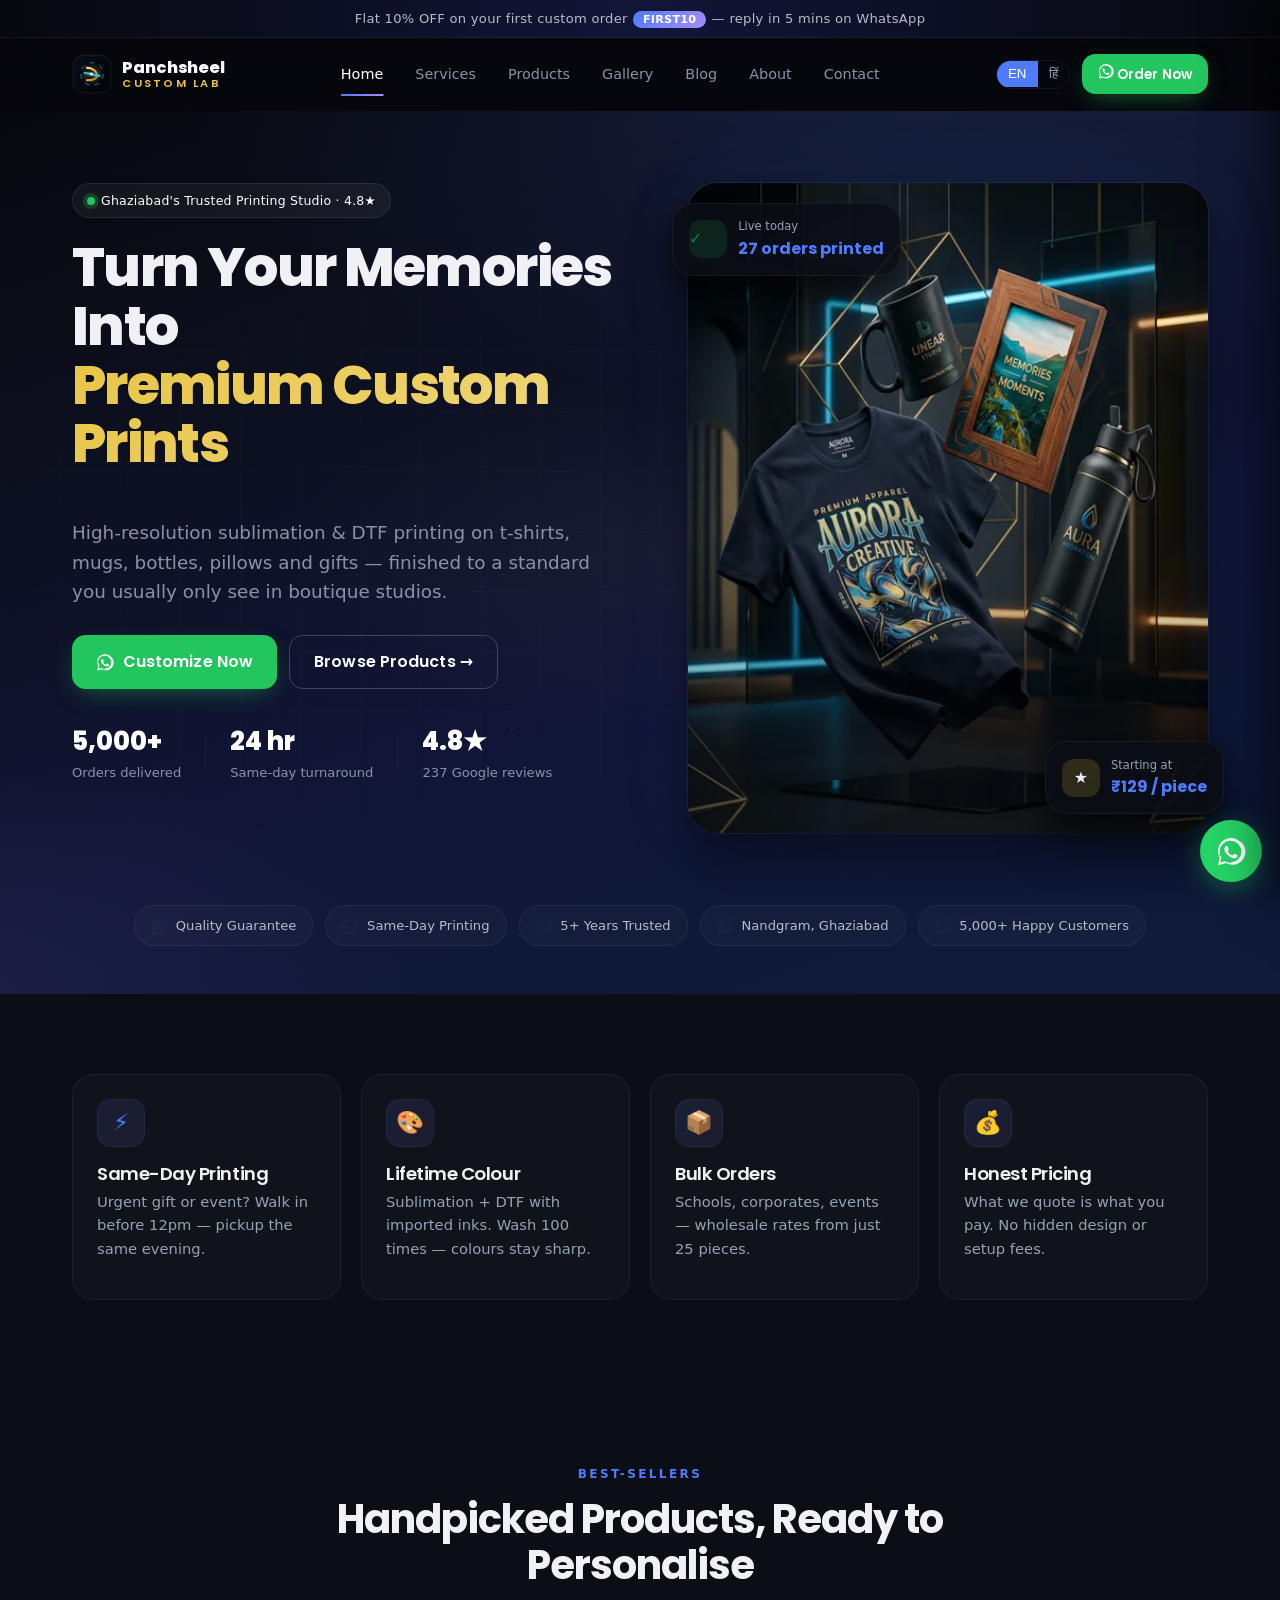
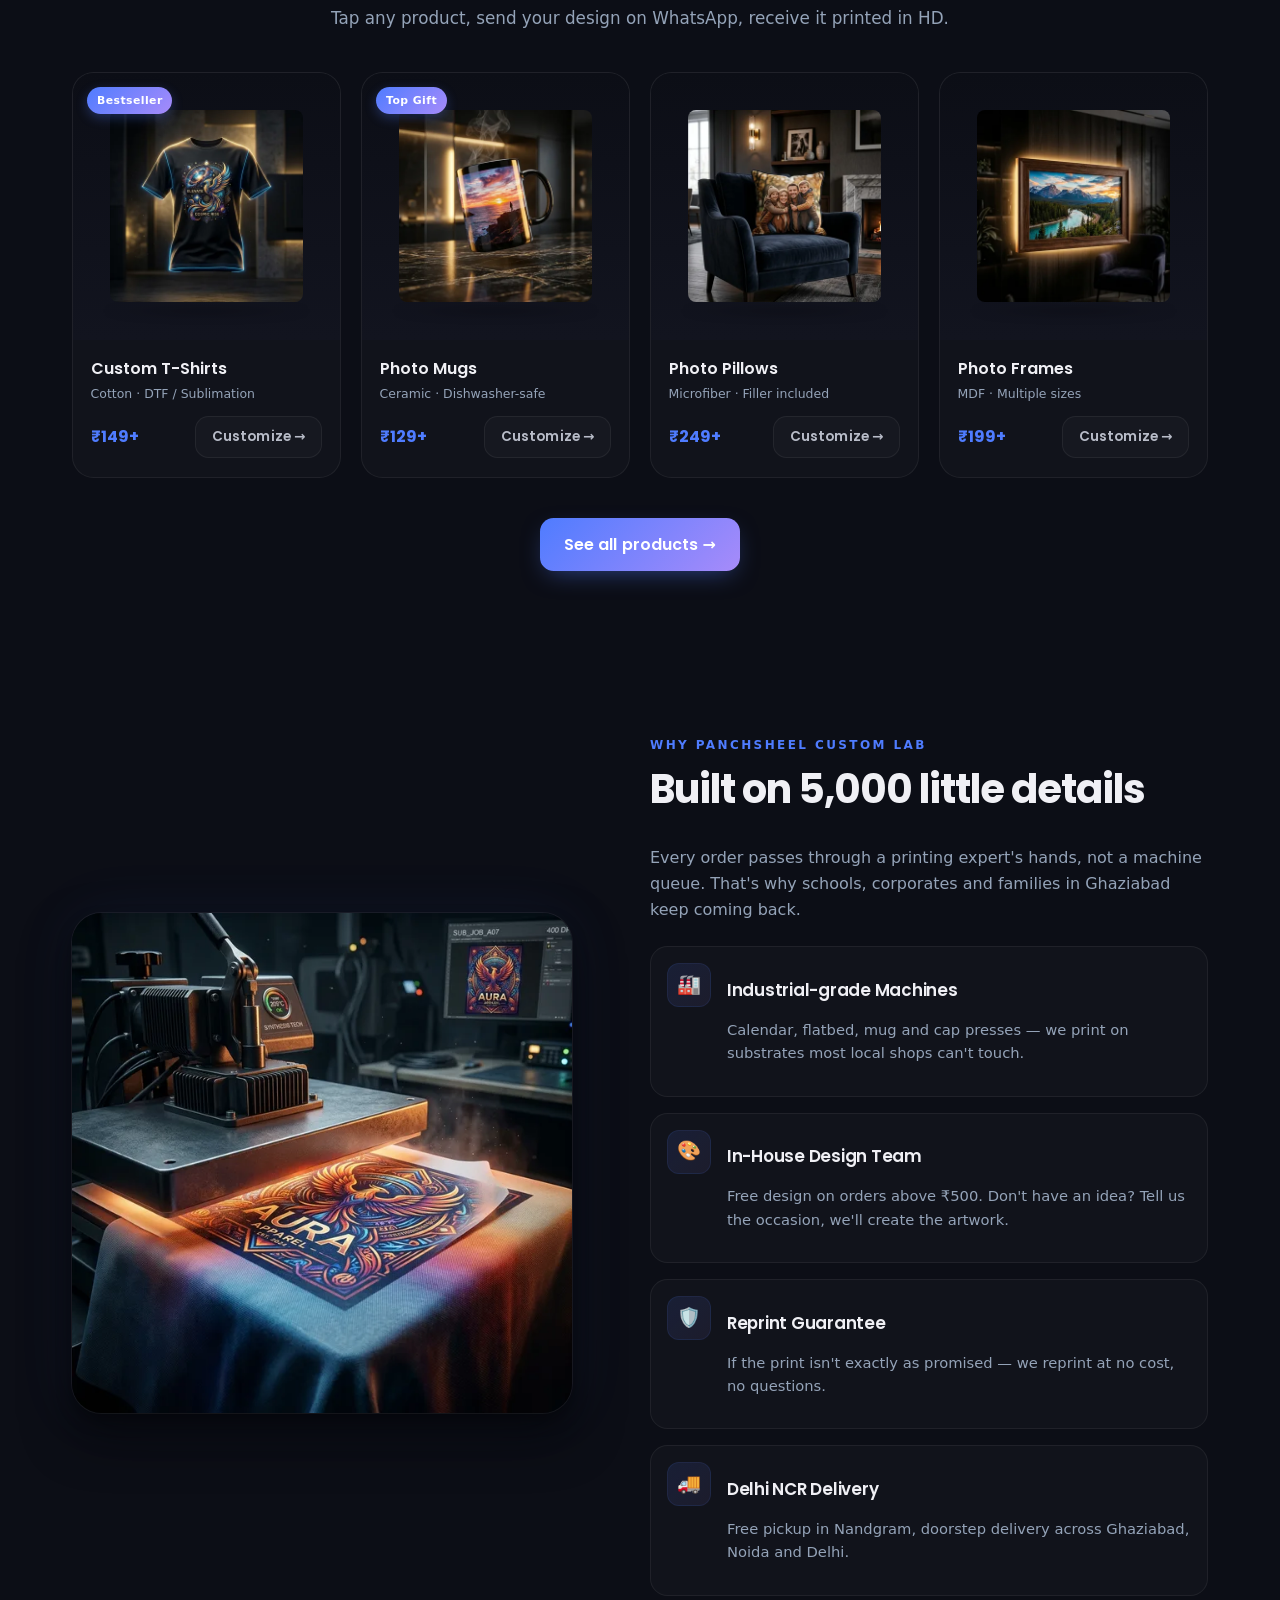
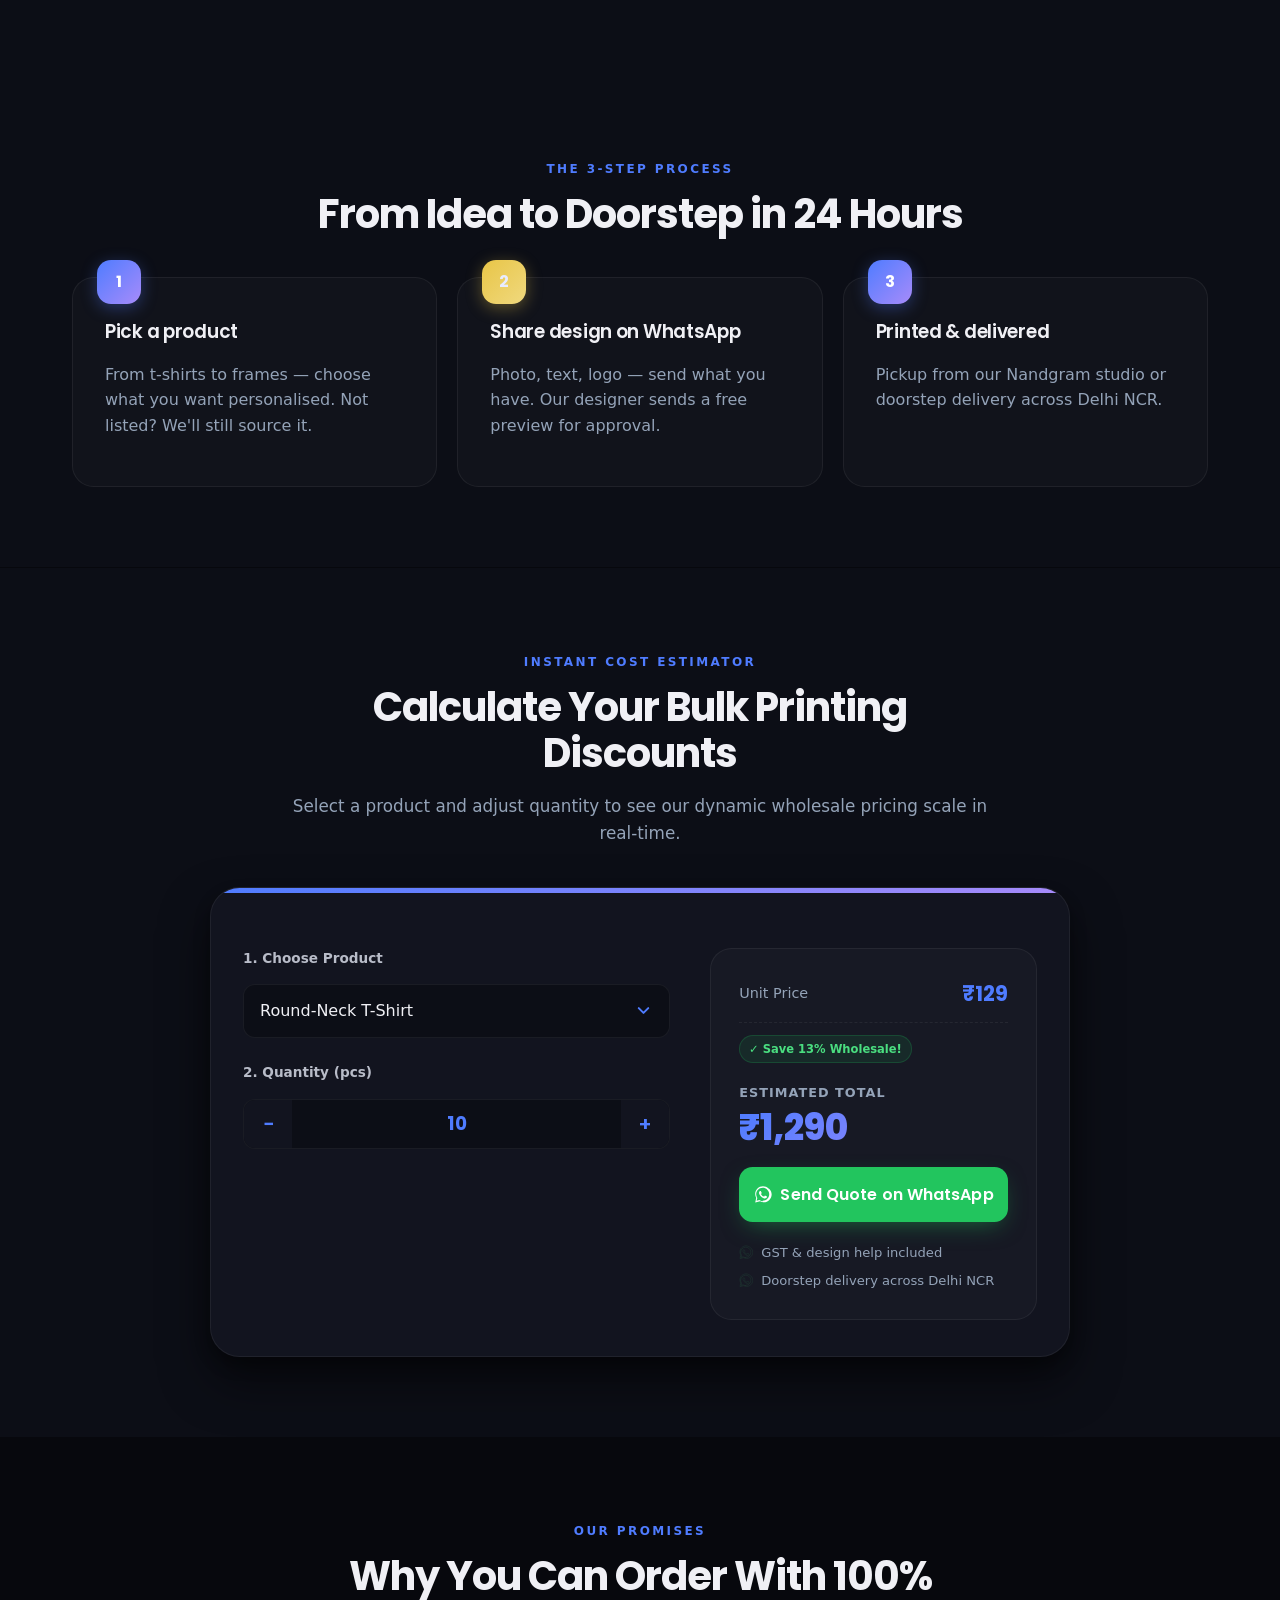
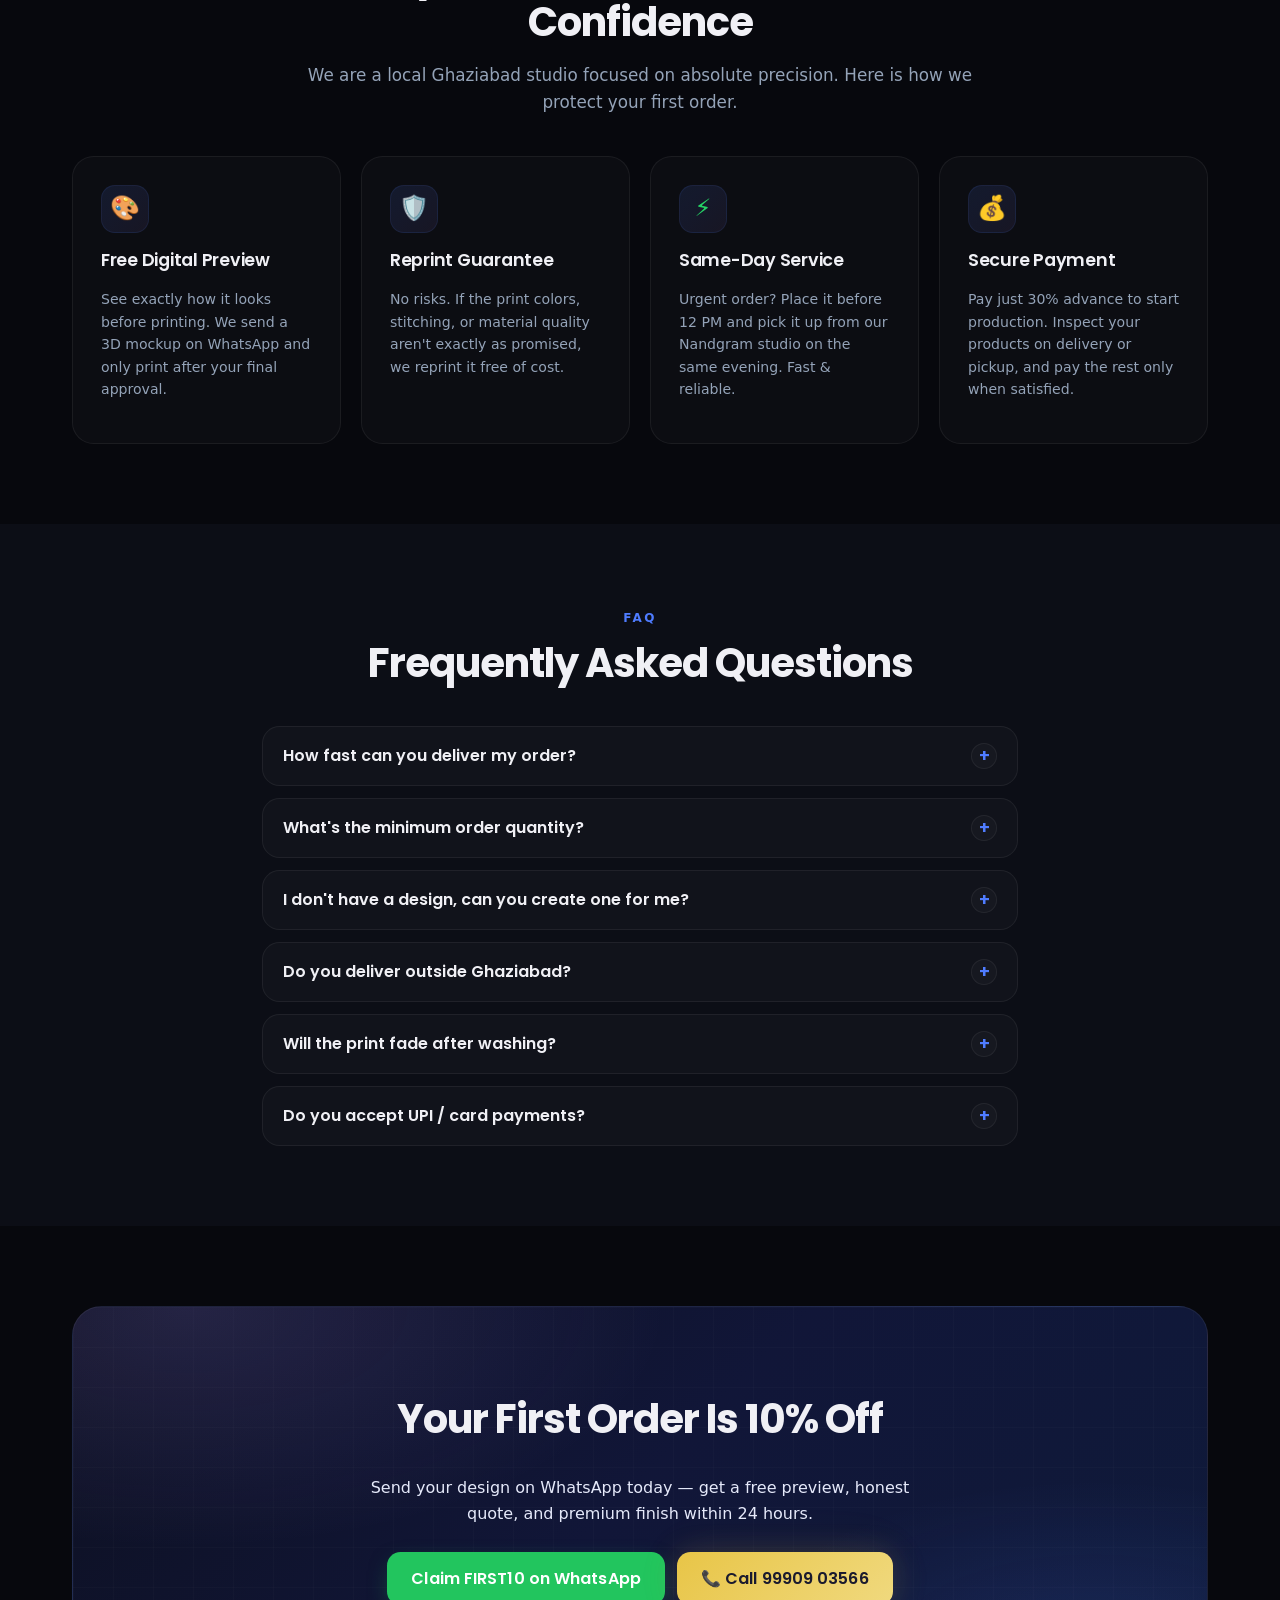
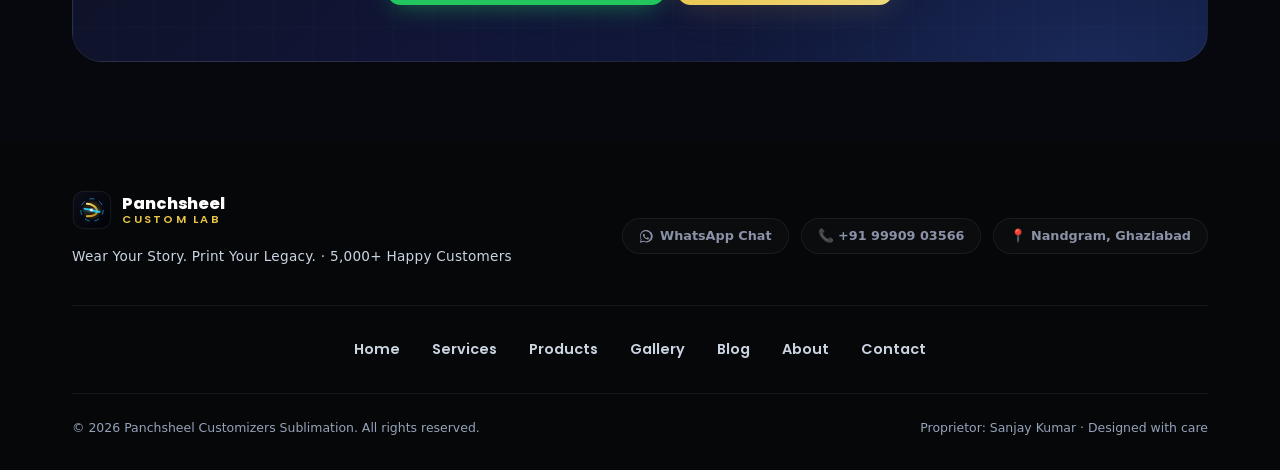
==== commit 65dd00c6: "design: replace custom WhatsApp SVGs with the authentic official Meta WhatsApp brand asset across al" ====
--- a/index.html
+++ b/index.html
@@ -1 +1 @@
-<!doctype html><html lang="en"><head><meta charset="utf-8" /><meta name="viewport" content="width=device-width,initial-scale=1" /><title>Panchsheel Custom Lab — Premium Custom Printing in Nandgram, Ghaziabad</title><meta name="description" content="Premium T-shirt, mug, bottle, pillow, frame & custom gift printing in Nandgram, Ghaziabad. Same-day printing, bulk orders, lifetime-colour sublimation. Order on WhatsApp." /><meta name="keywords" content="custom printing Nandgram, t shirt printing Ghaziabad, mug printing near me, custom gifts printing Ghaziabad, sublimation printing, school dress printing Ghaziabad" /><meta name="robots" content="index,follow" /><meta name="google-site-verification" content="ZeEfmThmQn9ae-xPkWEFfNN0FjXlwvRkOJU6zWRzMR0" /><meta name="theme-color" content="#07080d" /><link rel="canonical" href="https://panchsheelcustomlab.com/" /><meta property="og:type" content="website" /><meta property="og:title" content="Panchsheel Custom Lab — Premium Custom Printing in Ghaziabad" /><meta property="og:description" content="Same-day T-shirt, mug, bottle, pillow, frame & gift printing with lifetime colour. Ghaziabad's trusted studio." /><meta property="og:url" content="https://panchsheelcustomlab.com/" /><meta property="og:image" content="https://images.unsplash.com/photo-1521572163474-6864f9cf17ab?w=1200&h=630&fit=crop" /><meta name="twitter:card" content="summary_large_image" /><link rel="preconnect" href="https://fonts.googleapis.com" /><link rel="preconnect" href="https://fonts.gstatic.com" crossorigin /><link rel="preload" href="assets/img/hero_presentation.webp" as="image" type="image/webp" /><style> /* Critical inline CSS — above-the-fold only */ *{box-sizing:border-box}html{scroll-behavior:smooth}body{font-family:system-ui,-apple-system,Segoe UI,Roboto,sans-serif;margin:0;background:#07080d;color:#f0f0f5;line-height:1.6;-webkit-font-smoothing:antialiased}img{max-width:100%;height:auto;display:block}a{color:inherit;text-decoration:none}h1,h2,h3{color:#f0f0f5;letter-spacing:-.02em;font-weight:700}.container-x{max-width:1200px;margin-inline:auto;padding-inline:1.25rem}@media(min-width:768px){.container-x{padding-inline:2rem}}.reveal{opacity:0;transform:translateY(28px);transition:opacity .8s cubic-bezier(.16,1,.3,1),transform .8s cubic-bezier(.16,1,.3,1)}.reveal.visible{opacity:1;transform:none}.site-header{position:sticky;top:0;z-index:40;background:rgba(7,8,13,.6);backdrop-filter:saturate(140%) blur(20px);-webkit-backdrop-filter:saturate(140%) blur(20px);border-bottom:1px solid transparent;transition:all .4s}.offer-bar{background:linear-gradient(90deg,#07080d 0%,#111638 50%,#07080d 100%);color:#b8bcc8;font-size:.82rem;font-weight:500;text-align:center;padding:.5rem 1rem}.offer-bar .badge-inline{background:linear-gradient(135deg,#4f7cff,#a78bfa);color:#fff;padding:.1rem .55rem;border-radius:9999px;font-weight:700;font-size:.7rem;margin:0 .35rem}.hero{position:relative;overflow:hidden;isolation:isolate;background:linear-gradient(160deg,#07080d 0%,#0d1020 30%,#111638 60%,#0f1a3a 100%);color:#fff}.title-xl{font-size:clamp(2rem,4.6vw,3.4rem);letter-spacing:-.02em;font-weight:800;line-height:1.08}.hero-badge{display:inline-flex;align-items:center;gap:.4rem;background:rgba(255,255,255,.05);border:1px solid rgba(255,255,255,.08);color:#fff;padding:.4rem .85rem;border-radius:9999px;font-size:.78rem;font-weight:500;backdrop-filter:blur(12px)}.hero-badge .dot{width:.5rem;height:.5rem;border-radius:9999px;background:#22c55e;box-shadow:0 0 0 4px rgba(34,197,94,.2),0 0 12px rgba(34,197,94,.3)}.hero-photo{position:relative;border-radius:1.85rem;overflow:hidden;box-shadow:0 0 0 1px rgba(255,255,255,.06),0 24px 48px rgba(0,0,0,.5),0 0 80px rgba(79,124,255,.08)}.hero-photo img{aspect-ratio:4/5;width:100%;object-fit:cover;transform:scale(1.02)}.btn{display:inline-flex;align-items:center;justify-content:center;gap:.55rem;font-weight:600;border-radius:.85rem;padding:.85rem 1.5rem;transition:transform .2s,box-shadow .25s,background .2s;letter-spacing:.1px;white-space:nowrap;cursor:pointer;border:0}.btn-whats{background:#22c55e;color:#fff;box-shadow:0 8px 24px -8px rgba(34,197,94,.5)}.btn-outline{border:1.5px solid rgba(255,255,255,.2);color:#fff;background:transparent}.logo{display:inline-flex;align-items:center;gap:.65rem}.logo-mark{width:40px;height:40px}.logo-text{line-height:1.05}.logo-text .brand-line{display:block;font-weight:800;color:#fff;letter-spacing:-.01em;font-size:1.02rem}.logo-text .sub-line{display:block;font-size:.7rem;font-weight:600;color:#e8c547;letter-spacing:.2em;text-transform:uppercase;margin-top:.1rem}.desktop-nav{display:flex;align-items:center;gap:2rem}.nav-link{position:relative;font-weight:500;color:#8b92a8;padding:.25rem 0}.hide-sm{display:initial}.menu-btn{display:none;color:#fff;background:transparent;padding:.5rem}@media(max-width:1024px){.desktop-nav{display:none!important}.menu-btn{display:inline-flex!important}.hide-sm{display:none!important}} @media(max-width:768px){.hero{padding-top:0!important;padding-bottom:0!important;text-align:center!important}.hero > .container-x{display:flex!important;flex-direction:column!important;gap:2.5rem!important;align-items:center!important;padding-top:3.5rem!important;padding-bottom:3.5rem!important}} </style><link rel="stylesheet" href="assets/css/styles.min.css?v=5.0" media="print" onload="this.media='all'" /><noscript><link rel="stylesheet" href="assets/css/styles.min.css?v=5.0" /></noscript><link rel="stylesheet" href="assets/css/premium-theme.min.css?v=5.0" media="print" onload="this.media='all'" /><noscript><link rel="stylesheet" href="assets/css/premium-theme.min.css?v=5.0" /></noscript><link href="https://fonts.googleapis.com/css2?family=Poppins:wght@500;600;700;800&display=swap" rel="stylesheet" media="print" onload="this.media='all'" /><noscript><link href="https://fonts.googleapis.com/css2?family=Poppins:wght@500;600;700;800&display=swap" rel="stylesheet" /></noscript><link rel="icon" type="image/svg+xml" href="assets/img/logo.svg" /><script type="application/ld+json"> { "@context": "https://schema.org", "@graph": [ { "@type": "LocalBusiness", "@id": "https://panchsheelcustomlab.com/#localbusiness", "name": "Panchsheel Custom Lab", "alternateName": "Panchsheel Customizers Sublimation", "image": "https://images.unsplash.com/photo-1521572163474-6864f9cf17ab?w=1200", "logo": "https://panchsheelcustomlab.com/assets/img/logo.svg", "telephone": ["+91-9990903566", "+91-8882130530"], "email": "Panchsheel008@gmail.com", "address": { "@type": "PostalAddress", "streetAddress": "Nandgram", "addressLocality": "Ghaziabad", "addressRegion": "Uttar Pradesh", "postalCode": "201003", "addressCountry": "IN" }, "geo": { "@type": "GeoCoordinates", "latitude": 28.6942, "longitude": 77.4412 }, "url": "https://panchsheelcustomlab.com/", "priceRange": "₹₹", "openingHoursSpecification": [ { "@type": "OpeningHoursSpecification", "dayOfWeek": ["Monday", "Tuesday", "Wednesday", "Thursday", "Friday", "Saturday"], "opens": "10:00", "closes": "20:00" } ], "areaServed": [ { "@type": "AdministrativeArea", "name": "Ghaziabad" }, { "@type": "AdministrativeArea", "name": "Nandgram" }, { "@type": "AdministrativeArea", "name": "Delhi NCR" } ], "sameAs": [ "https://wa.me/919990903566", "https://panchsheelcustomlab.com/" ], "aggregateRating": { "@type": "AggregateRating", "ratingValue": "4.8", "reviewCount": "237" } }, { "@type": "Organization", "@id": "https://panchsheelcustomlab.com/#organization", "name": "Panchsheel Custom Lab", "logo": "https://panchsheelcustomlab.com/assets/img/logo.svg", "url": "https://panchsheelcustomlab.com/", "contactPoint": { "@type": "ContactPoint", "telephone": "+91-9990903566", "contactType": "proprietor", "areaServed": "IN", "availableLanguage": ["Hindi", "English"] } }, { "@type": "WebSite", "@id": "https://panchsheelcustomlab.com/#website", "url": "https://panchsheelcustomlab.com/", "name": "Panchsheel Custom Lab", "description": "Premium Custom Printing Studio in Ghaziabad" }, { "@type": "Service", "@id": "https://panchsheelcustomlab.com/#service-printing", "name": "Custom Printing Services", "serviceType": "Sublimation & DTF Printing", "provider": { "@id": "https://panchsheelcustomlab.com/#localbusiness" }, "areaServed": { "@type": "AdministrativeArea", "name": "Ghaziabad" }, "hasOfferCatalog": { "@type": "OfferCatalog", "name": "Printing Services Catalog", "itemListElement": [ { "@type": "Offer", "itemOffered": { "@type": "Service", "name": "T-Shirt Printing" } }, { "@type": "Offer", "itemOffered": { "@type": "Service", "name": "School Dress Printing" } }, { "@type": "Offer", "itemOffered": { "@type": "Service", "name": "Mug Printing" } }, { "@type": "Offer", "itemOffered": { "@type": "Service", "name": "Bottle Printing" } } ] } } ] } </script></head><body><div class="offer-bar text-center py-2 px-4"><span data-en="Flat 10% OFF on your first custom order" data-hi="पहले ऑर्डर पर सीधा 10% की छूट">Flat 10% OFF on your first custom order</span><span class="badge-inline">FIRST10</span><span class="hide-sm" data-en="— reply in 5 mins on WhatsApp" data-hi="— व्हाट्सएप पर 5 मिनट में जवाब">— reply in 5 mins on WhatsApp</span></div><header class="site-header"><div class="container-x" style="display:flex;align-items:center;justify-content:space-between;padding-top:1rem;padding-bottom:1rem"><a href="index.html" class="logo"><img src="assets/img/logo.svg?v=4.1" alt="Panchsheel Custom Lab logo" class="logo-mark" width="40" height="40" /><span class="logo-text"><span class="brand-line">Panchsheel</span><span class="sub-line">Custom Lab</span></span></a><nav class="hide-sm desktop-nav"><a href="index.html" class="nav-link" data-en="Home" data-hi="होम">Home</a><a href="services.html" class="nav-link" data-en="Services" data-hi="सेवाएं">Services</a><a href="products.html" class="nav-link" data-en="Products" data-hi="उत्पाद">Products</a><a href="gallery.html" class="nav-link" data-en="Gallery" data-hi="गैलरी">Gallery</a><a href="blog.html" class="nav-link" data-en="Blog" data-hi="ब्लॉग">Blog</a><a href="about.html" class="nav-link" data-en="About" data-hi="हमारे बारे में">About</a><a href="contact.html" class="nav-link" data-en="Contact" data-hi="संपर्क">Contact</a></nav><div style="display:flex;align-items:center;gap:.75rem"><div class="lang-toggle hide-sm" aria-label="Language toggle"><button data-lang="en" class="active">EN</button><button data-lang="hi">हिं</button></div><a href="https://wa.me/919990903566?text=Hi%2C%20I%20want%20to%20order%20a%20custom%20print" class="btn btn-whats btn-sm hide-sm"><svg width="16" height="16" viewBox="0 0 24 24" fill="currentColor"><path d="M20.5 3.5A11 11 0 0 0 3.3 17.1L2 22l5-1.3a11 11 0 0 0 13.5-17.2zM12 20a8 8 0 0 1-4.1-1.1l-.3-.2-3 .8.8-2.9-.2-.3A8 8 0 1 1 12 20z"/></svg> Order Now </a><button id="navToggle" aria-label="Menu" class="menu-btn btn btn-ghost btn-sm" style="padding:.5rem"><svg width="22" height="22" viewBox="0 0 24 24" fill="none" stroke="currentColor" stroke-width="2"><path d="M4 6h16M4 12h16M4 18h16"/></svg></button></div></div></header><main id="main-content"><section class="hero on-dark"><div class="container-x" style="display:grid;grid-template-columns:1fr;gap:3rem;padding-top:4.5rem;padding-bottom:4.5rem"><div style="max-width:640px"><span class="hero-badge"><span class="dot"></span><span data-en="Ghaziabad's Trusted Printing Studio · 4.8★" data-hi="गाज़ियाबाद का भरोसेमंद प्रिंटिंग स्टूडियो · 4.8★">Ghaziabad's Trusted Printing Studio · 4.8★</span></span><h1 class="title-xl" style="color:#fff;margin-top:1.25rem"><span data-en="Turn Your Memories Into" data-hi="अपनी यादों को बदलिए">Turn Your Memories Into</span><span style="color:var(--gold);display:block" data-en="Premium Custom Prints" data-hi="प्रीमियम कस्टम प्रिंट्स में">Premium Custom Prints</span></h1><p style="font-size:1.15rem;color:#cdd5f0;margin-top:1.25rem;max-width:540px" data-en="High-resolution sublimation &amp; DTF printing on t-shirts, mugs, bottles, pillows and gifts — finished to a standard you usually only see in boutique studios." data-hi="टी-शर्ट, मग, बोतल, तकिया और गिफ्ट पर हाई-रेज़ॉल्यूशन सब्लिमेशन और DTF प्रिंटिंग — वो क्वालिटी जो आम तौर पर बुटीक स्टूडियो में ही मिलती है।"> High-resolution sublimation &amp; DTF printing on t-shirts, mugs, bottles, pillows and gifts — finished to a standard you usually only see in boutique studios. </p><div style="display:flex;flex-wrap:wrap;gap:.75rem;margin-top:1.75rem"><a href="https://wa.me/919990903566?text=Hi%2C%20I%20want%20to%20order%20a%20custom%20print" class="btn btn-whats"><svg width="18" height="18" viewBox="0 0 24 24" fill="currentColor"><path d="M20.5 3.5A11 11 0 0 0 3.3 17.1L2 22l5-1.3a11 11 0 0 0 13.5-17.2zM12 20a8 8 0 0 1-4.1-1.1l-.3-.2-3 .8.8-2.9-.2-.3A8 8 0 1 1 12 20z"/></svg><span data-en="Customize Now" data-hi="अभी कस्टमाइज़ करें">Customize Now</span></a><a href="products.html" class="btn btn-outline"><span data-en="Browse Products →" data-hi="प्रोडक्ट्स देखें →">Browse Products →</span></a></div><div style="display:flex;align-items:center;gap:1.5rem;margin-top:2rem;color:#cdd5f0;flex-wrap:wrap"><div><div style="font-family:'Poppins';font-weight:800;font-size:1.6rem;color:#fff">5,000+</div><div style="font-size:.82rem" data-en="Orders delivered" data-hi="ऑर्डर्स डिलीवर">Orders delivered</div></div><div style="width:1px;height:32px;background:rgba(255,255,255,.15)"></div><div><div style="font-family:'Poppins';font-weight:800;font-size:1.6rem;color:#fff">24 hr</div><div style="font-size:.82rem" data-en="Same-day turnaround" data-hi="सेम-डे डिलीवरी">Same-day turnaround</div></div><div style="width:1px;height:32px;background:rgba(255,255,255,.15)"></div><div><div style="font-family:'Poppins';font-weight:800;font-size:1.6rem;color:#fff">4.8★</div><div style="font-size:.82rem" data-en="237 Google reviews" data-hi="237 गूगल रिव्यूज़">237 Google reviews</div></div></div></div><div style="position:relative;max-width:520px;justify-self:end;width:100%"><div class="hero-photo"><img src="assets/img/hero_presentation.webp" alt="Premium custom printed luxury products collection floating in dark glassmorphic studio" loading="eager" fetchpriority="high" width="500" height="625" /></div><div class="hero-float top"><div style="width:38px;height:38px;border-radius:12px;background:rgba(34,197,94,.12);color:#15803d;display:flex;align-items:center;justify-center;font-weight:700">✓</div><div><div style="font-size:.72rem;color:var(--muted)">Live today</div><div style="font-family:'Poppins';font-weight:700;color:var(--brand)">27 orders printed</div></div></div><div class="hero-float bottom"><div style="width:38px;height:38px;border-radius:12px;background:rgba(212,175,55,.18);color:var(--brand-ink);display:flex;align-items:center;justify-content:center">★</div><div><div style="font-size:.72rem;color:var(--muted)">Starting at</div><div style="font-family:'Poppins';font-weight:700;color:var(--brand)">₹129 / piece</div></div></div></div></div><div class="container-x" style="padding-bottom:3rem"><div class="trust-row"><span class="trust-chip"><svg width="16" height="16" viewBox="0 0 24 24" fill="none" stroke="currentColor" stroke-width="2.5"><path d="M20 6L9 17l-5-5"/></svg> Quality Guarantee</span><span class="trust-chip"><svg width="16" height="16" viewBox="0 0 24 24" fill="none" stroke="currentColor" stroke-width="2.5"><path d="M13 2L3 14h9l-1 8 10-12h-9l1-8z"/></svg> Same-Day Printing</span><span class="trust-chip"><svg width="16" height="16" viewBox="0 0 24 24" fill="none" stroke="currentColor" stroke-width="2.5"><circle cx="12" cy="12" r="10"/><path d="M12 6v6l4 2"/></svg> 5+ Years Trusted</span><span class="trust-chip"><svg width="16" height="16" viewBox="0 0 24 24" fill="none" stroke="currentColor" stroke-width="2.5"><path d="M21 10c0 7-9 13-9 13S3 17 3 10a9 9 0 0 1 18 0z"/><circle cx="12" cy="10" r="3"/></svg> Nandgram, Ghaziabad</span><span class="trust-chip"><svg width="16" height="16" viewBox="0 0 24 24" fill="none" stroke="currentColor" stroke-width="2.5"><path d="M17 21v-2a4 4 0 0 0-4-4H5a4 4 0 0 0-4 4v2"/><circle cx="9" cy="7" r="4"/><path d="M22 21v-2a4 4 0 0 0-3-3.87"/><path d="M16 3.13a4 4 0 0 1 0 7.75"/></svg> 5,000+ Happy Customers</span></div></div></section><section class="section"><div class="container-x"><div class="grid-auto cols-2 cols-4"><div class="feature reveal"><div class="feature-ico">⚡</div><h2 style="font-size:1.15rem;font-weight:600;margin-bottom:0" data-en="Same-Day Printing" data-hi="उसी दिन प्रिंटिंग">Same-Day Printing</h2><p class="muted" style="font-size:.92rem;margin-top:.35rem" data-en="Urgent gift or event? Walk in before 12pm — pickup the same evening." data-hi="अर्जेंट गिफ्ट या इवेंट? दोपहर 12 से पहले आएं — शाम तक तैयार।">Urgent gift or event? Walk in before 12pm — pickup the same evening.</p></div><div class="feature reveal"><div class="feature-ico">🎨</div><h2 style="font-size:1.15rem;font-weight:600;margin-bottom:0" data-en="Lifetime Colour" data-hi="लाइफटाइम रंग">Lifetime Colour</h2><p class="muted" style="font-size:.92rem;margin-top:.35rem" data-en="Sublimation + DTF with imported inks. Wash 100 times — colours stay sharp." data-hi="इम्पोर्टेड इंक के साथ सब्लिमेशन + DTF। 100 बार धोइए — रंग वैसे के वैसे।">Sublimation + DTF with imported inks. Wash 100 times — colours stay sharp.</p></div><div class="feature reveal"><div class="feature-ico">📦</div><h2 style="font-size:1.15rem;font-weight:600;margin-bottom:0" data-en="Bulk Orders" data-hi="बल्क ऑर्डर">Bulk Orders</h2><p class="muted" style="font-size:.92rem;margin-top:.35rem" data-en="Schools, corporates, events — wholesale rates from just 25 pieces." data-hi="स्कूल, कॉर्पोरेट, इवेंट — सिर्फ 25 पीस से होलसेल रेट।">Schools, corporates, events — wholesale rates from just 25 pieces.</p></div><div class="feature reveal"><div class="feature-ico">💰</div><h2 style="font-size:1.15rem;font-weight:600;margin-bottom:0" data-en="Honest Pricing" data-hi="ईमानदार क़ीमत">Honest Pricing</h2><p class="muted" style="font-size:.92rem;margin-top:.35rem" data-en="What we quote is what you pay. No hidden design or setup fees." data-hi="जो रेट बताते हैं वही लेते हैं। कोई छुपा चार्ज नहीं।">What we quote is what you pay. No hidden design or setup fees.</p></div></div></div></section><section class="section" style="background:var(--bg-soft)"><div class="container-x"><div class="section-head reveal"><span class="eyebrow">Best-Sellers</span><h2 data-en="Handpicked Products, Ready to Personalise" data-hi="चुनिंदा प्रोडक्ट्स — आपके नाम पर">Handpicked Products, Ready to Personalise</h2><p class="muted" data-en="Tap any product, send your design on WhatsApp, receive it printed in HD." data-hi="कोई भी प्रोडक्ट चुनें, डिज़ाइन व्हाट्सएप पर भेजें, HD क्वालिटी में प्रिंट पाएं।">Tap any product, send your design on WhatsApp, receive it printed in HD.</p></div><div class="grid-auto cols-2 cols-4"><a href="products.html" class="product-card reveal"><span class="badge">Bestseller</span><div class="product-shot"><img loading="lazy" src="assets/img/custom_tshirt.webp" alt="Premium cotton custom printed t-shirt" width="400" height="400" /></div><div class="product-body"><div class="product-title">Custom T-Shirts</div><div class="product-meta">Cotton · DTF / Sublimation</div><div class="product-row"><span class="price">₹149+</span><span class="btn btn-ghost btn-sm">Customize →</span></div></div></a><a href="products.html" class="product-card reveal"><span class="badge">Top Gift</span><div class="product-shot"><img loading="lazy" src="assets/img/custom_mug.webp" alt="White ceramic photo mug custom printed" width="400" height="400" /></div><div class="product-body"><div class="product-title">Photo Mugs</div><div class="product-meta">Ceramic · Dishwasher-safe</div><div class="product-row"><span class="price">₹129+</span><span class="btn btn-ghost btn-sm">Customize →</span></div></div></a><a href="products.html" class="product-card reveal"><div class="product-shot"><img loading="lazy" src="assets/img/custom_pillow.webp" alt="Personalised photo pillow with zipper" width="400" height="400" /></div><div class="product-body"><div class="product-title">Photo Pillows</div><div class="product-meta">Microfiber · Filler included</div><div class="product-row"><span class="price">₹249+</span><span class="btn btn-ghost btn-sm">Customize →</span></div></div></a><a href="products.html" class="product-card reveal"><div class="product-shot"><img loading="lazy" src="assets/img/custom_frame.webp" alt="Custom MDF photo frame" width="400" height="400" /></div><div class="product-body"><div class="product-title">Photo Frames</div><div class="product-meta">MDF · Multiple sizes</div><div class="product-row"><span class="price">₹199+</span><span class="btn btn-ghost btn-sm">Customize →</span></div></div></a></div><div style="text-align:center;margin-top:2.5rem"><a href="products.html" class="btn btn-primary"><span data-en="See all products →" data-hi="सभी प्रोडक्ट्स देखें →">See all products →</span></a></div></div></section><section class="section"><div class="container-x" style="display:grid;gap:3rem;grid-template-columns:1fr"><div class="grid-auto cols-2" style="align-items:center"><div class="reveal"><img src="assets/img/custom_process.webp" alt="Panchsheel Custom Lab printing studio — machines and process" style="border-radius:var(--r-xl);box-shadow:var(--shadow-lg);aspect-ratio:1/1;object-fit:cover" loading="lazy" width="500" height="500" /></div><div class="reveal"><span class="eyebrow">Why Panchsheel Custom Lab</span><h2 class="title-lg" style="margin-top:.6rem" data-en="Built on 5,000 little details" data-hi="5,000 छोटी-छोटी बातों पर टिका भरोसा">Built on 5,000 little details</h2><p class="muted" style="margin-top:.85rem" data-en="Every order passes through a printing expert's hands, not a machine queue. That's why schools, corporates and families in Ghaziabad keep coming back." data-hi="हर ऑर्डर मशीन नहीं, एक प्रिंटिंग एक्सपर्ट के हाथों से गुज़रता है। इसीलिए गाज़ियाबाद के स्कूल, कॉर्पोरेट और परिवार दोबारा आते हैं।"> Every order passes through a printing expert's hands, not a machine queue. That's why schools, corporates and families in Ghaziabad keep coming back. </p><div style="display:grid;gap:1rem;margin-top:1.5rem"><div class="why-item"><div class="why-ico">🏭</div><div><h3 style="font-size:1.05rem" data-en="Industrial-grade Machines" data-hi="इंडस्ट्रियल-ग्रेड मशीनें">Industrial-grade Machines</h3><p class="muted" style="font-size:.92rem" data-en="Calendar, flatbed, mug and cap presses — we print on substrates most local shops can't touch." data-hi="कैलेंडर, फ्लैटबेड, मग और कैप प्रेस — हम उन सतहों पर प्रिंट करते हैं जो ज़्यादातर लोकल दुकानों के बस की बात नहीं।">Calendar, flatbed, mug and cap presses — we print on substrates most local shops can't touch.</p></div></div><div class="why-item"><div class="why-ico">🎨</div><div><h3 style="font-size:1.05rem" data-en="In-House Design Team" data-hi="इन-हाउस डिज़ाइन टीम">In-House Design Team</h3><p class="muted" style="font-size:.92rem" data-en="Free design on orders above ₹500. Don't have an idea? Tell us the occasion, we'll create the artwork." data-hi="₹500 से ऊपर के ऑर्डर पर फ्री डिज़ाइन। कोई आइडिया नहीं? बस मौका बताइए, आर्टवर्क हम बना देंगे।">Free design on orders above ₹500. Don't have an idea? Tell us the occasion, we'll create the artwork.</p></div></div><div class="why-item"><div class="why-ico">🛡️</div><div><h3 style="font-size:1.05rem" data-en="Reprint Guarantee" data-hi="रीप्रिंट गारंटी">Reprint Guarantee</h3><p class="muted" style="font-size:.92rem" data-en="If the print isn't exactly as promised — we reprint at no cost, no questions." data-hi="अगर प्रिंट वैसा नहीं जैसा वादा किया — तो बिना कोई सवाल, फ्री रीप्रिंट।">If the print isn't exactly as promised — we reprint at no cost, no questions.</p></div></div><div class="why-item"><div class="why-ico">🚚</div><div><h3 style="font-size:1.05rem" data-en="Delhi NCR Delivery" data-hi="दिल्ली NCR डिलीवरी">Delhi NCR Delivery</h3><p class="muted" style="font-size:.92rem" data-en="Free pickup in Nandgram, doorstep delivery across Ghaziabad, Noida and Delhi." data-hi="नंदग्राम में फ्री पिकअप, गाज़ियाबाद, नोएडा और दिल्ली में डोरस्टेप डिलीवरी।">Free pickup in Nandgram, doorstep delivery across Ghaziabad, Noida and Delhi.</p></div></div></div></div></div></div></section><section class="section" style="background:var(--bg-soft)"><div class="container-x"><div class="section-head reveal"><span class="eyebrow">The 3-Step Process</span><h2 data-en="From Idea to Doorstep in 24 Hours" data-hi="24 घंटे में आइडिया से डिलीवरी तक">From Idea to Doorstep in 24 Hours</h2></div><div class="grid-auto cols-3"><div class="feature reveal" style="padding:2rem;position:relative"><div style="position:absolute;top:-18px;left:24px;width:44px;height:44px;border-radius:14px;background:var(--brand);color:#fff;font-family:'Poppins';font-weight:700;display:flex;align-items:center;justify-content:center;box-shadow:var(--shadow)">1</div><h3 style="margin-top:.6rem" data-en="Pick a product" data-hi="प्रोडक्ट चुनें">Pick a product</h3><p class="muted" style="margin-top:.5rem" data-en="From t-shirts to frames — choose what you want personalised. Not listed? We'll still source it." data-hi="टी-शर्ट से फ्रेम तक — जो चाहें वो चुनें। लिस्ट में नहीं? फिर भी बनाकर देंगे।">From t-shirts to frames — choose what you want personalised. Not listed? We'll still source it.</p></div><div class="feature reveal" style="padding:2rem;position:relative"><div style="position:absolute;top:-18px;left:24px;width:44px;height:44px;border-radius:14px;background:var(--gold);color:var(--brand-ink);font-family:'Poppins';font-weight:700;display:flex;align-items:center;justify-content:center;box-shadow:var(--shadow)">2</div><h3 style="margin-top:.6rem" data-en="Share design on WhatsApp" data-hi="व्हाट्सएप पर डिज़ाइन भेजें">Share design on WhatsApp</h3><p class="muted" style="margin-top:.5rem" data-en="Photo, text, logo — send what you have. Our designer sends a free preview for approval." data-hi="फोटो, टेक्स्ट, लोगो — जो भी है भेजिए। हमारे डिज़ाइनर फ्री प्रीव्यू भेजेंगे।">Photo, text, logo — send what you have. Our designer sends a free preview for approval.</p></div><div class="feature reveal" style="padding:2rem;position:relative"><div style="position:absolute;top:-18px;left:24px;width:44px;height:44px;border-radius:14px;background:var(--brand);color:#fff;font-family:'Poppins';font-weight:700;display:flex;align-items:center;justify-content:center;box-shadow:var(--shadow)">3</div><h3 style="margin-top:.6rem" data-en="Printed &amp; delivered" data-hi="प्रिंट और डिलीवर">Printed &amp; delivered</h3><p class="muted" style="margin-top:.5rem" data-en="Pickup from our Nandgram studio or doorstep delivery across Delhi NCR." data-hi="नंदग्राम स्टूडियो से पिकअप या दिल्ली NCR में डोरस्टेप डिलीवरी।">Pickup from our Nandgram studio or doorstep delivery across Delhi NCR.</p></div></div></div></section><section class="section" style="background:var(--bg-soft)"><div class="container-x"><div class="section-head reveal"><span class="eyebrow" data-en="Instant Cost Estimator" data-hi="तुरंत रेट कैलकुलेटर">Instant Cost Estimator</span><h2 data-en="Calculate Your Bulk Printing Discounts" data-hi="बल्क प्रिंटिंग डिस्काउंट का अंदाज़ा लगाएं">Calculate Your Bulk Printing Discounts</h2><p class="muted" data-en="Select a product and adjust quantity to see our dynamic wholesale pricing scale in real-time." data-hi="प्रोडक्ट और क्वांटिटी चुनें और देखें कि बल्क ऑर्डर पर हमारी कीमतें कैसे कम होती हैं।">Select a product and adjust quantity to see our dynamic wholesale pricing scale in real-time.</p></div><div class="calc-card reveal" style="max-width:860px;margin:0 auto"><div class="calc-grid"><div style="display:flex;flex-direction:column;gap:1.5rem"><div class="calc-control"><label class="label" for="calcProduct" data-en="1. Choose Product" data-hi="1. प्रोडक्ट चुनें">1. Choose Product</label><select id="calcProduct" class="field calc-select"><option value="tshirt" data-en="Round-Neck T-Shirt" data-hi="गोल-गला टी-शर्ट">Round-Neck T-Shirt</option><option value="polo" data-en="Polo T-Shirt" data-hi="पोलो टी-शर्ट (कॉलर)">Polo T-Shirt</option><option value="mug" data-en="White Photo Mug" data-hi="सफ़ेद फोटो मग">White Photo Mug</option><option value="bottle" data-en="Steel Sipper Bottle" data-hi="स्टील सिपर बोतल">Steel Sipper Bottle</option><option value="pillow" data-en="Photo Pillow" data-hi="फोटो तकिया (कुशन)">Photo Pillow</option><option value="frame" data-en="MDF Photo Frame" data-hi="MDF फोटो फ्रेम">MDF Photo Frame</option><option value="keychain" data-en="Photo Keychain" data-hi="फोटो कीचेन">Photo Keychain</option></select></div><div class="calc-control"><label class="label" for="calcQty" data-en="2. Quantity (pcs)" data-hi="2. मात्रा (पीस)">2. Quantity (pcs)</label><div class="qty-input-group"><button id="calcMinus" class="qty-btn" aria-label="Decrease quantity">−</button><input id="calcQty" type="number" min="1" value="10" class="qty-field" /><button id="calcPlus" class="qty-btn" aria-label="Increase quantity">+</button></div></div></div><div class="calc-result-card"><div><div class="calc-price-row"><span class="muted" style="font-size:.9rem" data-en="Unit Price" data-hi="प्रति पीस क़ीमत">Unit Price</span><span id="valUnit" class="price" style="font-size:1.3rem">₹129</span></div><div style="margin-top:.75rem"><span id="badgeDisc" class="badge-discount" style="display:none">✓ Save 15% Wholesale!</span></div></div><div class="calc-total-row"><span class="calc-total-label" data-en="Estimated Total" data-hi="अनुमानित कुल">Estimated Total</span><div id="valTotal" class="calc-total-val">₹1,290</div></div><a id="btnCalcWa" href="#" target="_blank" class="btn btn-whats" style="justify-content:center;padding:.9rem"><svg width="18" height="18" viewBox="0 0 24 24" fill="currentColor"><path d="M20.5 3.5A11 11 0 0 0 3.3 17.1L2 22l5-1.3a11 11 0 0 0 13.5-17.2zM12 20a8 8 0 0 1-4.1-1.1l-.3-.2-3 .8.8-2.9-.2-.3A8 8 0 1 1 12 20z"/></svg><span data-en="Send Quote on WhatsApp" data-hi="व्हाट्सएप पर कोट भेजें">Send Quote on WhatsApp</span></a><div class="calc-bullet-list"><div class="calc-bullet"><svg width="14" height="14" viewBox="0 0 24 24" fill="none" stroke="currentColor" stroke-width="3"><path d="M20 6L9 17l-5-5"/></svg><span data-en="GST &amp; design help included" data-hi="GST और डिज़ाइन सहायता शामिल">GST &amp; design help included</span></div><div class="calc-bullet"><svg width="14" height="14" viewBox="0 0 24 24" fill="none" stroke="currentColor" stroke-width="3"><path d="M20 6L9 17l-5-5"/></svg><span data-en="Doorstep delivery across Delhi NCR" data-hi="दिल्ली NCR में डोरस्टेप डिलीवरी">Doorstep delivery across Delhi NCR</span></div></div></div></div></div></div></section><section class="section"><div class="container-x"><div class="section-head reveal"><span class="eyebrow" data-en="Our Promises" data-hi="हमारा वादा">Our Promises</span><h2 data-en="Why You Can Order With 100% Confidence" data-hi="100% भरोसे के साथ अपना पहला ऑर्डर दें">Why You Can Order With 100% Confidence</h2><p class="muted" data-en="We are a local Ghaziabad studio focused on absolute precision. Here is how we protect your first order." data-hi="हम गाज़ियाबाद का स्थानीय स्टूडियो हैं जो प्रिंटिंग की शुद्धता पर ध्यान देते हैं। यहाँ जानें हम आपके पहले ऑर्डर को कैसे सुरक्षित रखते हैं।">We are a local Ghaziabad studio focused on absolute precision. Here is how we protect your first order.</p></div><div class="grid-auto cols-2 cols-4"><div class="feature reveal" style="padding:1.75rem"><div class="feature-ico" style="font-size:1.5rem;background:rgba(79,124,255,0.12);color:var(--brand)">🎨</div><h3 style="font-size:1.1rem;margin-top:.5rem" data-en="Free Digital Preview" data-hi="फ़्री डिजिटल प्रीव्यू">Free Digital Preview</h3><p class="muted" style="font-size:.88rem;margin-top:.4rem" data-en="See exactly how it looks before printing. We send a 3D mockup on WhatsApp and only print after your final approval." data-hi="प्रिंटिंग से पहले देखें कि डिज़ाइन कैसा दिखेगा। हम व्हाट्सएप पर प्रीव्यू भेजेंगे और आपकी मंज़ूरी के बाद ही प्रिंट करेंगे।">See exactly how it looks before printing. We send a 3D mockup on WhatsApp and only print after your final approval.</p></div><div class="feature reveal" style="padding:1.75rem"><div class="feature-ico" style="font-size:1.5rem;background:rgba(232,197,71,0.12);color:var(--gold)">🛡️</div><h3 style="font-size:1.1rem;margin-top:.5rem" data-en="Reprint Guarantee" data-hi="मुफ़्त रीप्रिंट गारंटी">Reprint Guarantee</h3><p class="muted" style="font-size:.88rem;margin-top:.4rem" data-en="No risks. If the print colors, stitching, or material quality aren't exactly as promised, we reprint it free of cost." data-hi="कोई रिस्क नहीं। अगर प्रिंट का रंग, सिलाई या कपड़े की क्वालिटी वादे के मुताबिक़ नहीं हुई, तो हम इसे दोबारा मुफ़्त प्रिंट करेंगे।">No risks. If the print colors, stitching, or material quality aren't exactly as promised, we reprint it free of cost.</p></div><div class="feature reveal" style="padding:1.75rem"><div class="feature-ico" style="font-size:1.5rem;background:rgba(34,197,94,0.12);color:var(--whats)">⚡</div><h3 style="font-size:1.1rem;margin-top:.5rem" data-en="Same-Day Service" data-hi="सेम-डे सुपर सर्विस">Same-Day Service</h3><p class="muted" style="font-size:.88rem;margin-top:.4rem" data-en="Urgent order? Place it before 12 PM and pick it up from our Nandgram studio on the same evening. Fast & reliable." data-hi="अर्जेंट ऑर्डर है? दोपहर 12 बजे से पहले ऑर्डर दें और उसी शाम हमारे नंदग्राम स्टूडियो से पिकअप करें। तेज़ और विश्वसनीय।">Urgent order? Place it before 12 PM and pick it up from our Nandgram studio on the same evening. Fast & reliable.</p></div><div class="feature reveal" style="padding:1.75rem"><div class="feature-ico" style="font-size:1.5rem;background:rgba(79,124,255,0.12);color:var(--brand)">💰</div><h3 style="font-size:1.1rem;margin-top:.5rem" data-en="Secure Payment" data-hi="सुरक्षित भुगतान">Secure Payment</h3><p class="muted" style="font-size:.88rem;margin-top:.4rem" data-en="Pay just 30% advance to start production. Inspect your products on delivery or pickup, and pay the rest only when satisfied." data-hi="काम शुरू कराने के लिए सिर्फ 30% एडवांस दें। डिलीवरी या पिकअप के समय क्वालिटी देखें, और संतुष्ट होने पर ही पूरा भुगतान करें।">Pay just 30% advance to start production. Inspect your products on delivery or pickup, and pay the rest only when satisfied.</p></div></div></div></section><section class="section" style="background:var(--bg-soft)"><div class="container-x" style="max-width:820px"><div class="section-head reveal"><span class="eyebrow">FAQ</span><h2 data-en="Frequently Asked Questions" data-hi="अक्सर पूछे जाने वाले सवाल">Frequently Asked Questions</h2></div><div style="display:flex;flex-direction:column;gap:.75rem"><details class="faq reveal"><summary>How fast can you deliver my order? <span class="faq-ico">+</span></summary><p>Most single-piece orders (mug, t-shirt, frame) are ready the same day if ordered before 12pm. Bulk orders of 50+ pieces usually take 1–3 working days.</p></details><details class="faq reveal"><summary>What's the minimum order quantity? <span class="faq-ico">+</span></summary><p>Just 1 piece. One mug for a birthday or 500 uniforms for an event — we do both with the same care.</p></details><details class="faq reveal"><summary>I don't have a design, can you create one for me? <span class="faq-ico">+</span></summary><p>Yes. Our in-house design team creates professional artwork free of cost on orders above ₹500. Share your idea on WhatsApp — we'll send 2 preview options before printing.</p></details><details class="faq reveal"><summary>Do you deliver outside Ghaziabad? <span class="faq-ico">+</span></summary><p>Yes. Free pickup in Nandgram, doorstep delivery across Delhi NCR, and courier shipping pan-India. Shipping charges confirmed on WhatsApp.</p></details><details class="faq reveal"><summary>Will the print fade after washing? <span class="faq-ico">+</span></summary><p>No. We use industrial sublimation &amp; DTF printing with imported inks — it's rated for the lifetime of the fabric. If you see fading within 6 months, we reprint free.</p></details><details class="faq reveal"><summary>Do you accept UPI / card payments? <span class="faq-ico">+</span></summary><p>Yes — UPI, PhonePe, GPay, Paytm, cash and bank transfer all accepted. 30% advance on bulk orders, balance on delivery.</p></details></div></div></section><section class="section"><div class="container-x"><div class="strip reveal" style="padding:3.5rem 2rem;text-align:center"><h2 class="title-lg" style="color:#fff" data-en="Your First Order Is 10% Off" data-hi="पहला ऑर्डर — 10% छूट के साथ">Your First Order Is 10% Off</h2><p style="color:#e5e9fa;margin-top:.6rem;max-width:560px;margin-left:auto;margin-right:auto" data-en="Send your design on WhatsApp today — get a free preview, honest quote, and premium finish within 24 hours." data-hi="आज ही व्हाट्सएप पर डिज़ाइन भेजिए — फ्री प्रीव्यू, ईमानदार क़ीमत, और 24 घंटे में प्रीमियम फिनिश।">Send your design on WhatsApp today — get a free preview, honest quote, and premium finish within 24 hours.</p><div style="display:flex;flex-wrap:wrap;gap:.75rem;justify-content:center;margin-top:1.6rem"><a href="https://wa.me/919990903566?text=Hi%2C%20I%20want%20to%20use%20the%20FIRST10%20offer" class="btn btn-whats">Claim FIRST10 on WhatsApp</a><a href="tel:+919990903566" class="btn btn-gold">📞 Call 99909 03566</a></div></div></div></section></main><footer class="site-footer"><div class="container-x footer-compact-wrap"><div class="footer-compact-top"><div class="on-dark"><a href="index.html" class="logo"><img src="assets/img/logo.svg?v=4.1" alt="" class="logo-mark" width="36" height="36"><span class="logo-text"><span class="brand-line">Panchsheel</span><span class="sub-line">Custom Lab</span></span></a><p class="footer-tagline" data-en="Wear Your Story. Print Your Legacy. · 5,000+ Happy Customers" data-hi="यादों को दें अनमोल रूप, प्रिंट्स जो रहें हमेशा संग · 5,000+ खुश ग्राहक">Wear Your Story. Print Your Legacy. · 5,000+ Happy Customers</p></div><div class="footer-contact-chips"><a href="https://wa.me/919990903566?text=Hi%2C%20I%20want%20to%20order%20a%20custom%20print" class="contact-chip wa" target="_blank" rel="noopener"><svg width="14" height="14" viewBox="0 0 24 24" fill="currentColor"><path d="M20.5 3.5A11 11 0 0 0 3.3 17.1L2 22l5-1.3a11 11 0 0 0 13.5-17.2zM12 20a8 8 0 0 1-4.1-1.1l-.3-.2-3 .8.8-2.9-.2-.3A8 8 0 1 1 12 20z"/></svg><span data-en="WhatsApp Chat" data-hi="व्हाट्सएप चैट">WhatsApp Chat</span></a><a href="tel:+919990903566" class="contact-chip tel"><span>📞 +91 99909 03566</span></a><a href="https://share.google/9djJrCFrVhPnkyvvI" target="_blank" rel="noopener" class="contact-chip map"><span data-en="📍 Nandgram, Ghaziabad" data-hi="📍 नंदग्राम, गाज़ियाबाद">📍 Nandgram, Ghaziabad</span></a></div></div><div class="footer-compact-links"><a href="index.html" data-en="Home" data-hi="होम">Home</a><a href="services.html" data-en="Services" data-hi="सेवाएं">Services</a><a href="products.html" data-en="Products" data-hi="उत्पाद">Products</a><a href="gallery.html" data-en="Gallery" data-hi="गैलरी">Gallery</a><a href="blog.html" data-en="Blog" data-hi="ब्लॉग">Blog</a><a href="about.html" data-en="About" data-hi="हमारे बारे में">About</a><a href="contact.html" data-en="Contact" data-hi="संपर्क">Contact</a></div><div class="footer-compact-bottom"><div>© <span id="yr"></span> Panchsheel Customizers Sublimation. All rights reserved.</div><div data-en="Proprietor: Sanjay Kumar · Designed with care" data-hi="प्रोपराइटर: संजय कुमार · निष्ठापूर्वक निर्मित">Proprietor: Sanjay Kumar · Designed with care</div></div></div></footer><a href="https://wa.me/919990903566?text=Hi%2C%20I%20want%20to%20order%20a%20custom%20print" class="fab-whats" aria-label="Chat on WhatsApp"><svg width="30" height="30" viewBox="0 0 24 24" fill="currentColor"><path d="M20.5 3.5A11 11 0 0 0 3.3 17.1L2 22l5-1.3a11 11 0 0 0 13.5-17.2zM12 20a8 8 0 0 1-4.1-1.1l-.3-.2-3 .8.8-2.9-.2-.3A8 8 0 1 1 12 20zm4.4-5.6c-.2-.1-1.4-.7-1.7-.8-.2-.1-.3-.1-.5.1s-.6.8-.7.9c-.1.2-.3.2-.5.1-1.2-.6-2-1.1-2.9-2.5-.2-.4.2-.4.6-1.2.1-.2.1-.3 0-.5-.1-.1-.5-1.3-.7-1.7-.2-.4-.4-.4-.5-.4H9c-.2 0-.5.1-.7.3-.3.3-1 1-1 2.4s1 2.8 1.1 3c.1.2 2 3 4.7 4.2 1.8.7 2.4.8 3.2.7.5-.1 1.4-.6 1.6-1.2.2-.6.2-1.1.1-1.2-.1-.1-.2-.2-.5-.3z"/></svg></a><div class="mobile-sticky-bar"><div class="sticky-bar-text"><span class="sticky-bar-title" data-en="Custom Printing Quote" data-hi="कस्टम प्रिंटिंग कोट">Custom Printing Quote</span><span class="sticky-bar-sub" data-en="Talk directly to Sanjay ji" data-hi="संजय जी से व्हाट्सएप पर बात करें">Talk directly to Sanjay ji</span></div><a href="https://wa.me/919990903566?text=Hi%20Sanjay%20ji%2C%20I%20visited%20your%20website%20and%20want%20to%20get%20a%20printing%20quote" class="btn btn-whats sticky-bar-btn" target="_blank" rel="noopener"><svg width="14" height="14" viewBox="0 0 24 24" fill="currentColor" style="display:inline-block;vertical-align:middle;margin-right:3px"><path d="M20.5 3.5A11 11 0 0 0 3.3 17.1L2 22l5-1.3a11 11 0 0 0 13.5-17.2zM12 20a8 8 0 0 1-4.1-1.1l-.3-.2-3 .8.8-2.9-.2-.3A8 8 0 1 1 12 20z"/></svg><span data-en="WhatsApp Chat" data-hi="व्हाट्सएप चैट">WhatsApp Chat</span></a></div><script src="assets/js/main.min.js?v=5.0" defer></script></body></html>+<!doctype html><html lang="en"><head><meta charset="utf-8" /><meta name="viewport" content="width=device-width,initial-scale=1" /><title>Panchsheel Custom Lab — Premium Custom Printing in Nandgram, Ghaziabad</title><meta name="description" content="Premium T-shirt, mug, bottle, pillow, frame & custom gift printing in Nandgram, Ghaziabad. Same-day printing, bulk orders, lifetime-colour sublimation. Order on WhatsApp." /><meta name="keywords" content="custom printing Nandgram, t shirt printing Ghaziabad, mug printing near me, custom gifts printing Ghaziabad, sublimation printing, school dress printing Ghaziabad" /><meta name="robots" content="index,follow" /><meta name="google-site-verification" content="ZeEfmThmQn9ae-xPkWEFfNN0FjXlwvRkOJU6zWRzMR0" /><meta name="theme-color" content="#07080d" /><link rel="canonical" href="https://panchsheelcustomlab.com/" /><meta property="og:type" content="website" /><meta property="og:title" content="Panchsheel Custom Lab — Premium Custom Printing in Ghaziabad" /><meta property="og:description" content="Same-day T-shirt, mug, bottle, pillow, frame & gift printing with lifetime colour. Ghaziabad's trusted studio." /><meta property="og:url" content="https://panchsheelcustomlab.com/" /><meta property="og:image" content="https://images.unsplash.com/photo-1521572163474-6864f9cf17ab?w=1200&h=630&fit=crop" /><meta name="twitter:card" content="summary_large_image" /><link rel="preconnect" href="https://fonts.googleapis.com" /><link rel="preconnect" href="https://fonts.gstatic.com" crossorigin /><link rel="preload" href="assets/img/hero_presentation.webp" as="image" type="image/webp" /><style> /* Critical inline CSS — above-the-fold only */ *{box-sizing:border-box}html{scroll-behavior:smooth}body{font-family:system-ui,-apple-system,Segoe UI,Roboto,sans-serif;margin:0;background:#07080d;color:#f0f0f5;line-height:1.6;-webkit-font-smoothing:antialiased}img{max-width:100%;height:auto;display:block}a{color:inherit;text-decoration:none}h1,h2,h3{color:#f0f0f5;letter-spacing:-.02em;font-weight:700}.container-x{max-width:1200px;margin-inline:auto;padding-inline:1.25rem}@media(min-width:768px){.container-x{padding-inline:2rem}}.reveal{opacity:0;transform:translateY(28px);transition:opacity .8s cubic-bezier(.16,1,.3,1),transform .8s cubic-bezier(.16,1,.3,1)}.reveal.visible{opacity:1;transform:none}.site-header{position:sticky;top:0;z-index:40;background:rgba(7,8,13,.6);backdrop-filter:saturate(140%) blur(20px);-webkit-backdrop-filter:saturate(140%) blur(20px);border-bottom:1px solid transparent;transition:all .4s}.offer-bar{background:linear-gradient(90deg,#07080d 0%,#111638 50%,#07080d 100%);color:#b8bcc8;font-size:.82rem;font-weight:500;text-align:center;padding:.5rem 1rem}.offer-bar .badge-inline{background:linear-gradient(135deg,#4f7cff,#a78bfa);color:#fff;padding:.1rem .55rem;border-radius:9999px;font-weight:700;font-size:.7rem;margin:0 .35rem}.hero{position:relative;overflow:hidden;isolation:isolate;background:linear-gradient(160deg,#07080d 0%,#0d1020 30%,#111638 60%,#0f1a3a 100%);color:#fff}.title-xl{font-size:clamp(2rem,4.6vw,3.4rem);letter-spacing:-.02em;font-weight:800;line-height:1.08}.hero-badge{display:inline-flex;align-items:center;gap:.4rem;background:rgba(255,255,255,.05);border:1px solid rgba(255,255,255,.08);color:#fff;padding:.4rem .85rem;border-radius:9999px;font-size:.78rem;font-weight:500;backdrop-filter:blur(12px)}.hero-badge .dot{width:.5rem;height:.5rem;border-radius:9999px;background:#22c55e;box-shadow:0 0 0 4px rgba(34,197,94,.2),0 0 12px rgba(34,197,94,.3)}.hero-photo{position:relative;border-radius:1.85rem;overflow:hidden;box-shadow:0 0 0 1px rgba(255,255,255,.06),0 24px 48px rgba(0,0,0,.5),0 0 80px rgba(79,124,255,.08)}.hero-photo img{aspect-ratio:4/5;width:100%;object-fit:cover;transform:scale(1.02)}.btn{display:inline-flex;align-items:center;justify-content:center;gap:.55rem;font-weight:600;border-radius:.85rem;padding:.85rem 1.5rem;transition:transform .2s,box-shadow .25s,background .2s;letter-spacing:.1px;white-space:nowrap;cursor:pointer;border:0}.btn-whats{background:#22c55e;color:#fff;box-shadow:0 8px 24px -8px rgba(34,197,94,.5)}.btn-outline{border:1.5px solid rgba(255,255,255,.2);color:#fff;background:transparent}.logo{display:inline-flex;align-items:center;gap:.65rem}.logo-mark{width:40px;height:40px}.logo-text{line-height:1.05}.logo-text .brand-line{display:block;font-weight:800;color:#fff;letter-spacing:-.01em;font-size:1.02rem}.logo-text .sub-line{display:block;font-size:.7rem;font-weight:600;color:#e8c547;letter-spacing:.2em;text-transform:uppercase;margin-top:.1rem}.desktop-nav{display:flex;align-items:center;gap:2rem}.nav-link{position:relative;font-weight:500;color:#8b92a8;padding:.25rem 0}.hide-sm{display:initial}.menu-btn{display:none;color:#fff;background:transparent;padding:.5rem}@media(max-width:1024px){.desktop-nav{display:none!important}.menu-btn{display:inline-flex!important}.hide-sm{display:none!important}} @media(max-width:768px){.hero{padding-top:0!important;padding-bottom:0!important;text-align:center!important}.hero > .container-x{display:flex!important;flex-direction:column!important;gap:2.5rem!important;align-items:center!important;padding-top:3.5rem!important;padding-bottom:3.5rem!important}} </style><link rel="stylesheet" href="assets/css/styles.min.css?v=5.0" media="print" onload="this.media='all'" /><noscript><link rel="stylesheet" href="assets/css/styles.min.css?v=5.0" /></noscript><link rel="stylesheet" href="assets/css/premium-theme.min.css?v=5.0" media="print" onload="this.media='all'" /><noscript><link rel="stylesheet" href="assets/css/premium-theme.min.css?v=5.0" /></noscript><link href="https://fonts.googleapis.com/css2?family=Poppins:wght@500;600;700;800&display=swap" rel="stylesheet" media="print" onload="this.media='all'" /><noscript><link href="https://fonts.googleapis.com/css2?family=Poppins:wght@500;600;700;800&display=swap" rel="stylesheet" /></noscript><link rel="icon" type="image/svg+xml" href="assets/img/logo.svg" /><script type="application/ld+json"> { "@context": "https://schema.org", "@graph": [ { "@type": "LocalBusiness", "@id": "https://panchsheelcustomlab.com/#localbusiness", "name": "Panchsheel Custom Lab", "alternateName": "Panchsheel Customizers Sublimation", "image": "https://images.unsplash.com/photo-1521572163474-6864f9cf17ab?w=1200", "logo": "https://panchsheelcustomlab.com/assets/img/logo.svg", "telephone": ["+91-9990903566", "+91-8882130530"], "email": "Panchsheel008@gmail.com", "address": { "@type": "PostalAddress", "streetAddress": "Nandgram", "addressLocality": "Ghaziabad", "addressRegion": "Uttar Pradesh", "postalCode": "201003", "addressCountry": "IN" }, "geo": { "@type": "GeoCoordinates", "latitude": 28.6942, "longitude": 77.4412 }, "url": "https://panchsheelcustomlab.com/", "priceRange": "₹₹", "openingHoursSpecification": [ { "@type": "OpeningHoursSpecification", "dayOfWeek": ["Monday", "Tuesday", "Wednesday", "Thursday", "Friday", "Saturday"], "opens": "10:00", "closes": "20:00" } ], "areaServed": [ { "@type": "AdministrativeArea", "name": "Ghaziabad" }, { "@type": "AdministrativeArea", "name": "Nandgram" }, { "@type": "AdministrativeArea", "name": "Delhi NCR" } ], "sameAs": [ "https://wa.me/919990903566", "https://panchsheelcustomlab.com/" ], "aggregateRating": { "@type": "AggregateRating", "ratingValue": "4.8", "reviewCount": "237" } }, { "@type": "Organization", "@id": "https://panchsheelcustomlab.com/#organization", "name": "Panchsheel Custom Lab", "logo": "https://panchsheelcustomlab.com/assets/img/logo.svg", "url": "https://panchsheelcustomlab.com/", "contactPoint": { "@type": "ContactPoint", "telephone": "+91-9990903566", "contactType": "proprietor", "areaServed": "IN", "availableLanguage": ["Hindi", "English"] } }, { "@type": "WebSite", "@id": "https://panchsheelcustomlab.com/#website", "url": "https://panchsheelcustomlab.com/", "name": "Panchsheel Custom Lab", "description": "Premium Custom Printing Studio in Ghaziabad" }, { "@type": "Service", "@id": "https://panchsheelcustomlab.com/#service-printing", "name": "Custom Printing Services", "serviceType": "Sublimation & DTF Printing", "provider": { "@id": "https://panchsheelcustomlab.com/#localbusiness" }, "areaServed": { "@type": "AdministrativeArea", "name": "Ghaziabad" }, "hasOfferCatalog": { "@type": "OfferCatalog", "name": "Printing Services Catalog", "itemListElement": [ { "@type": "Offer", "itemOffered": { "@type": "Service", "name": "T-Shirt Printing" } }, { "@type": "Offer", "itemOffered": { "@type": "Service", "name": "School Dress Printing" } }, { "@type": "Offer", "itemOffered": { "@type": "Service", "name": "Mug Printing" } }, { "@type": "Offer", "itemOffered": { "@type": "Service", "name": "Bottle Printing" } } ] } } ] } </script></head><body><div class="offer-bar text-center py-2 px-4"><span data-en="Flat 10% OFF on your first custom order" data-hi="पहले ऑर्डर पर सीधा 10% की छूट">Flat 10% OFF on your first custom order</span><span class="badge-inline">FIRST10</span><span class="hide-sm" data-en="— reply in 5 mins on WhatsApp" data-hi="— व्हाट्सएप पर 5 मिनट में जवाब">— reply in 5 mins on WhatsApp</span></div><header class="site-header"><div class="container-x" style="display:flex;align-items:center;justify-content:space-between;padding-top:1rem;padding-bottom:1rem"><a href="index.html" class="logo"><img src="assets/img/logo.svg?v=4.1" alt="Panchsheel Custom Lab logo" class="logo-mark" width="40" height="40" /><span class="logo-text"><span class="brand-line">Panchsheel</span><span class="sub-line">Custom Lab</span></span></a><nav class="hide-sm desktop-nav"><a href="index.html" class="nav-link" data-en="Home" data-hi="होम">Home</a><a href="services.html" class="nav-link" data-en="Services" data-hi="सेवाएं">Services</a><a href="products.html" class="nav-link" data-en="Products" data-hi="उत्पाद">Products</a><a href="gallery.html" class="nav-link" data-en="Gallery" data-hi="गैलरी">Gallery</a><a href="blog.html" class="nav-link" data-en="Blog" data-hi="ब्लॉग">Blog</a><a href="about.html" class="nav-link" data-en="About" data-hi="हमारे बारे में">About</a><a href="contact.html" class="nav-link" data-en="Contact" data-hi="संपर्क">Contact</a></nav><div style="display:flex;align-items:center;gap:.75rem"><div class="lang-toggle hide-sm" aria-label="Language toggle"><button data-lang="en" class="active">EN</button><button data-lang="hi">हिं</button></div><a href="https://wa.me/919990903566?text=Hi%2C%20I%20want%20to%20order%20a%20custom%20print" class="btn btn-whats btn-sm hide-sm"><svg width="16" height="16" viewBox="0 0 448 512" fill="currentColor"><path d="M380.9 97.1C339 55.1 283.2 32 223.9 32c-122.4 0-222 99.6-222 222 0 39.1 10.2 77.3 29.6 111L3 499l138.5-36.3c32.6 17.8 69 27.2 106.4 27.2 122.4 0 222-99.6 222-222 0-59.3-23-115.1-65-157.1zM223.9 459c-33.2 0-65.7-8.9-94-25.7l-6.7-4-82.4 21.6 22-80.3-4.4-7c-18.5-29.4-28.2-63.3-28.2-98.2 0-101.7 82.8-184.5 184.6-184.5 49.3 0 95.6 19.2 130.4 54.1 34.8 34.9 56.2 81.2 56.1 130.5 0 101.8-84.9 184.6-186.6 184.6zm101.2-138.2c-5.5-2.8-32.8-16.2-37.9-18-5.1-1.9-8.8-2.8-12.5 2.8-3.7 5.6-14.3 18-17.6 21.8-3.2 3.7-6.5 4.2-12 1.4-32.6-16.3-54-29.1-75.5-66-5.7-9.8 5.7-9.1 16.3-30.3 1.8-3.7.9-6.9-.5-9.7-1.4-2.8-12.5-30.1-17.1-41.2-4.5-10.8-9.1-9.3-12.5-9.5-3.2-.2-6.9-.2-10.6-.2-3.7 0-9.7 1.4-14.8 6.9-5.1 5.6-19.4 19-19.4 46.3 0 27.3 19.9 53.7 22.6 57.4 2.8 3.7 39.1 59.7 94.8 83.8 35.2 15.2 49 16.5 66.6 13.9 10.7-1.6 32.8-13.4 37.4-26.4 4.6-13 4.6-24.1 3.2-26.4-1.3-2.5-5-3.9-10.5-6.6z"/></svg> Order Now </a><button id="navToggle" aria-label="Menu" class="menu-btn btn btn-ghost btn-sm" style="padding:.5rem"><svg width="22" height="22" viewBox="0 0 448 512" fill="none" stroke="currentColor" stroke-width="2"><path d="M380.9 97.1C339 55.1 283.2 32 223.9 32c-122.4 0-222 99.6-222 222 0 39.1 10.2 77.3 29.6 111L3 499l138.5-36.3c32.6 17.8 69 27.2 106.4 27.2 122.4 0 222-99.6 222-222 0-59.3-23-115.1-65-157.1zM223.9 459c-33.2 0-65.7-8.9-94-25.7l-6.7-4-82.4 21.6 22-80.3-4.4-7c-18.5-29.4-28.2-63.3-28.2-98.2 0-101.7 82.8-184.5 184.6-184.5 49.3 0 95.6 19.2 130.4 54.1 34.8 34.9 56.2 81.2 56.1 130.5 0 101.8-84.9 184.6-186.6 184.6zm101.2-138.2c-5.5-2.8-32.8-16.2-37.9-18-5.1-1.9-8.8-2.8-12.5 2.8-3.7 5.6-14.3 18-17.6 21.8-3.2 3.7-6.5 4.2-12 1.4-32.6-16.3-54-29.1-75.5-66-5.7-9.8 5.7-9.1 16.3-30.3 1.8-3.7.9-6.9-.5-9.7-1.4-2.8-12.5-30.1-17.1-41.2-4.5-10.8-9.1-9.3-12.5-9.5-3.2-.2-6.9-.2-10.6-.2-3.7 0-9.7 1.4-14.8 6.9-5.1 5.6-19.4 19-19.4 46.3 0 27.3 19.9 53.7 22.6 57.4 2.8 3.7 39.1 59.7 94.8 83.8 35.2 15.2 49 16.5 66.6 13.9 10.7-1.6 32.8-13.4 37.4-26.4 4.6-13 4.6-24.1 3.2-26.4-1.3-2.5-5-3.9-10.5-6.6z"/></svg></button></div></div></header><main id="main-content"><section class="hero on-dark"><div class="container-x" style="display:grid;grid-template-columns:1fr;gap:3rem;padding-top:4.5rem;padding-bottom:4.5rem"><div style="max-width:640px"><span class="hero-badge"><span class="dot"></span><span data-en="Ghaziabad's Trusted Printing Studio · 4.8★" data-hi="गाज़ियाबाद का भरोसेमंद प्रिंटिंग स्टूडियो · 4.8★">Ghaziabad's Trusted Printing Studio · 4.8★</span></span><h1 class="title-xl" style="color:#fff;margin-top:1.25rem"><span data-en="Turn Your Memories Into" data-hi="अपनी यादों को बदलिए">Turn Your Memories Into</span><span style="color:var(--gold);display:block" data-en="Premium Custom Prints" data-hi="प्रीमियम कस्टम प्रिंट्स में">Premium Custom Prints</span></h1><p style="font-size:1.15rem;color:#cdd5f0;margin-top:1.25rem;max-width:540px" data-en="High-resolution sublimation &amp; DTF printing on t-shirts, mugs, bottles, pillows and gifts — finished to a standard you usually only see in boutique studios." data-hi="टी-शर्ट, मग, बोतल, तकिया और गिफ्ट पर हाई-रेज़ॉल्यूशन सब्लिमेशन और DTF प्रिंटिंग — वो क्वालिटी जो आम तौर पर बुटीक स्टूडियो में ही मिलती है।"> High-resolution sublimation &amp; DTF printing on t-shirts, mugs, bottles, pillows and gifts — finished to a standard you usually only see in boutique studios. </p><div style="display:flex;flex-wrap:wrap;gap:.75rem;margin-top:1.75rem"><a href="https://wa.me/919990903566?text=Hi%2C%20I%20want%20to%20order%20a%20custom%20print" class="btn btn-whats"><svg width="18" height="18" viewBox="0 0 448 512" fill="currentColor"><path d="M380.9 97.1C339 55.1 283.2 32 223.9 32c-122.4 0-222 99.6-222 222 0 39.1 10.2 77.3 29.6 111L3 499l138.5-36.3c32.6 17.8 69 27.2 106.4 27.2 122.4 0 222-99.6 222-222 0-59.3-23-115.1-65-157.1zM223.9 459c-33.2 0-65.7-8.9-94-25.7l-6.7-4-82.4 21.6 22-80.3-4.4-7c-18.5-29.4-28.2-63.3-28.2-98.2 0-101.7 82.8-184.5 184.6-184.5 49.3 0 95.6 19.2 130.4 54.1 34.8 34.9 56.2 81.2 56.1 130.5 0 101.8-84.9 184.6-186.6 184.6zm101.2-138.2c-5.5-2.8-32.8-16.2-37.9-18-5.1-1.9-8.8-2.8-12.5 2.8-3.7 5.6-14.3 18-17.6 21.8-3.2 3.7-6.5 4.2-12 1.4-32.6-16.3-54-29.1-75.5-66-5.7-9.8 5.7-9.1 16.3-30.3 1.8-3.7.9-6.9-.5-9.7-1.4-2.8-12.5-30.1-17.1-41.2-4.5-10.8-9.1-9.3-12.5-9.5-3.2-.2-6.9-.2-10.6-.2-3.7 0-9.7 1.4-14.8 6.9-5.1 5.6-19.4 19-19.4 46.3 0 27.3 19.9 53.7 22.6 57.4 2.8 3.7 39.1 59.7 94.8 83.8 35.2 15.2 49 16.5 66.6 13.9 10.7-1.6 32.8-13.4 37.4-26.4 4.6-13 4.6-24.1 3.2-26.4-1.3-2.5-5-3.9-10.5-6.6z"/></svg><span data-en="Customize Now" data-hi="अभी कस्टमाइज़ करें">Customize Now</span></a><a href="products.html" class="btn btn-outline"><span data-en="Browse Products →" data-hi="प्रोडक्ट्स देखें →">Browse Products →</span></a></div><div style="display:flex;align-items:center;gap:1.5rem;margin-top:2rem;color:#cdd5f0;flex-wrap:wrap"><div><div style="font-family:'Poppins';font-weight:800;font-size:1.6rem;color:#fff">5,000+</div><div style="font-size:.82rem" data-en="Orders delivered" data-hi="ऑर्डर्स डिलीवर">Orders delivered</div></div><div style="width:1px;height:32px;background:rgba(255,255,255,.15)"></div><div><div style="font-family:'Poppins';font-weight:800;font-size:1.6rem;color:#fff">24 hr</div><div style="font-size:.82rem" data-en="Same-day turnaround" data-hi="सेम-डे डिलीवरी">Same-day turnaround</div></div><div style="width:1px;height:32px;background:rgba(255,255,255,.15)"></div><div><div style="font-family:'Poppins';font-weight:800;font-size:1.6rem;color:#fff">4.8★</div><div style="font-size:.82rem" data-en="237 Google reviews" data-hi="237 गूगल रिव्यूज़">237 Google reviews</div></div></div></div><div style="position:relative;max-width:520px;justify-self:end;width:100%"><div class="hero-photo"><img src="assets/img/hero_presentation.webp" alt="Premium custom printed luxury products collection floating in dark glassmorphic studio" loading="eager" fetchpriority="high" width="500" height="625" /></div><div class="hero-float top"><div style="width:38px;height:38px;border-radius:12px;background:rgba(34,197,94,.12);color:#15803d;display:flex;align-items:center;justify-center;font-weight:700">✓</div><div><div style="font-size:.72rem;color:var(--muted)">Live today</div><div style="font-family:'Poppins';font-weight:700;color:var(--brand)">27 orders printed</div></div></div><div class="hero-float bottom"><div style="width:38px;height:38px;border-radius:12px;background:rgba(212,175,55,.18);color:var(--brand-ink);display:flex;align-items:center;justify-content:center">★</div><div><div style="font-size:.72rem;color:var(--muted)">Starting at</div><div style="font-family:'Poppins';font-weight:700;color:var(--brand)">₹129 / piece</div></div></div></div></div><div class="container-x" style="padding-bottom:3rem"><div class="trust-row"><span class="trust-chip"><svg width="16" height="16" viewBox="0 0 448 512" fill="none" stroke="currentColor" stroke-width="2.5"><path d="M380.9 97.1C339 55.1 283.2 32 223.9 32c-122.4 0-222 99.6-222 222 0 39.1 10.2 77.3 29.6 111L3 499l138.5-36.3c32.6 17.8 69 27.2 106.4 27.2 122.4 0 222-99.6 222-222 0-59.3-23-115.1-65-157.1zM223.9 459c-33.2 0-65.7-8.9-94-25.7l-6.7-4-82.4 21.6 22-80.3-4.4-7c-18.5-29.4-28.2-63.3-28.2-98.2 0-101.7 82.8-184.5 184.6-184.5 49.3 0 95.6 19.2 130.4 54.1 34.8 34.9 56.2 81.2 56.1 130.5 0 101.8-84.9 184.6-186.6 184.6zm101.2-138.2c-5.5-2.8-32.8-16.2-37.9-18-5.1-1.9-8.8-2.8-12.5 2.8-3.7 5.6-14.3 18-17.6 21.8-3.2 3.7-6.5 4.2-12 1.4-32.6-16.3-54-29.1-75.5-66-5.7-9.8 5.7-9.1 16.3-30.3 1.8-3.7.9-6.9-.5-9.7-1.4-2.8-12.5-30.1-17.1-41.2-4.5-10.8-9.1-9.3-12.5-9.5-3.2-.2-6.9-.2-10.6-.2-3.7 0-9.7 1.4-14.8 6.9-5.1 5.6-19.4 19-19.4 46.3 0 27.3 19.9 53.7 22.6 57.4 2.8 3.7 39.1 59.7 94.8 83.8 35.2 15.2 49 16.5 66.6 13.9 10.7-1.6 32.8-13.4 37.4-26.4 4.6-13 4.6-24.1 3.2-26.4-1.3-2.5-5-3.9-10.5-6.6z"/></svg> Quality Guarantee</span><span class="trust-chip"><svg width="16" height="16" viewBox="0 0 448 512" fill="none" stroke="currentColor" stroke-width="2.5"><path d="M380.9 97.1C339 55.1 283.2 32 223.9 32c-122.4 0-222 99.6-222 222 0 39.1 10.2 77.3 29.6 111L3 499l138.5-36.3c32.6 17.8 69 27.2 106.4 27.2 122.4 0 222-99.6 222-222 0-59.3-23-115.1-65-157.1zM223.9 459c-33.2 0-65.7-8.9-94-25.7l-6.7-4-82.4 21.6 22-80.3-4.4-7c-18.5-29.4-28.2-63.3-28.2-98.2 0-101.7 82.8-184.5 184.6-184.5 49.3 0 95.6 19.2 130.4 54.1 34.8 34.9 56.2 81.2 56.1 130.5 0 101.8-84.9 184.6-186.6 184.6zm101.2-138.2c-5.5-2.8-32.8-16.2-37.9-18-5.1-1.9-8.8-2.8-12.5 2.8-3.7 5.6-14.3 18-17.6 21.8-3.2 3.7-6.5 4.2-12 1.4-32.6-16.3-54-29.1-75.5-66-5.7-9.8 5.7-9.1 16.3-30.3 1.8-3.7.9-6.9-.5-9.7-1.4-2.8-12.5-30.1-17.1-41.2-4.5-10.8-9.1-9.3-12.5-9.5-3.2-.2-6.9-.2-10.6-.2-3.7 0-9.7 1.4-14.8 6.9-5.1 5.6-19.4 19-19.4 46.3 0 27.3 19.9 53.7 22.6 57.4 2.8 3.7 39.1 59.7 94.8 83.8 35.2 15.2 49 16.5 66.6 13.9 10.7-1.6 32.8-13.4 37.4-26.4 4.6-13 4.6-24.1 3.2-26.4-1.3-2.5-5-3.9-10.5-6.6z"/></svg> Same-Day Printing</span><span class="trust-chip"><svg width="16" height="16" viewBox="0 0 448 512" fill="none" stroke="currentColor" stroke-width="2.5"><path d="M380.9 97.1C339 55.1 283.2 32 223.9 32c-122.4 0-222 99.6-222 222 0 39.1 10.2 77.3 29.6 111L3 499l138.5-36.3c32.6 17.8 69 27.2 106.4 27.2 122.4 0 222-99.6 222-222 0-59.3-23-115.1-65-157.1zM223.9 459c-33.2 0-65.7-8.9-94-25.7l-6.7-4-82.4 21.6 22-80.3-4.4-7c-18.5-29.4-28.2-63.3-28.2-98.2 0-101.7 82.8-184.5 184.6-184.5 49.3 0 95.6 19.2 130.4 54.1 34.8 34.9 56.2 81.2 56.1 130.5 0 101.8-84.9 184.6-186.6 184.6zm101.2-138.2c-5.5-2.8-32.8-16.2-37.9-18-5.1-1.9-8.8-2.8-12.5 2.8-3.7 5.6-14.3 18-17.6 21.8-3.2 3.7-6.5 4.2-12 1.4-32.6-16.3-54-29.1-75.5-66-5.7-9.8 5.7-9.1 16.3-30.3 1.8-3.7.9-6.9-.5-9.7-1.4-2.8-12.5-30.1-17.1-41.2-4.5-10.8-9.1-9.3-12.5-9.5-3.2-.2-6.9-.2-10.6-.2-3.7 0-9.7 1.4-14.8 6.9-5.1 5.6-19.4 19-19.4 46.3 0 27.3 19.9 53.7 22.6 57.4 2.8 3.7 39.1 59.7 94.8 83.8 35.2 15.2 49 16.5 66.6 13.9 10.7-1.6 32.8-13.4 37.4-26.4 4.6-13 4.6-24.1 3.2-26.4-1.3-2.5-5-3.9-10.5-6.6z"/></svg> 5+ Years Trusted</span><span class="trust-chip"><svg width="16" height="16" viewBox="0 0 448 512" fill="none" stroke="currentColor" stroke-width="2.5"><path d="M380.9 97.1C339 55.1 283.2 32 223.9 32c-122.4 0-222 99.6-222 222 0 39.1 10.2 77.3 29.6 111L3 499l138.5-36.3c32.6 17.8 69 27.2 106.4 27.2 122.4 0 222-99.6 222-222 0-59.3-23-115.1-65-157.1zM223.9 459c-33.2 0-65.7-8.9-94-25.7l-6.7-4-82.4 21.6 22-80.3-4.4-7c-18.5-29.4-28.2-63.3-28.2-98.2 0-101.7 82.8-184.5 184.6-184.5 49.3 0 95.6 19.2 130.4 54.1 34.8 34.9 56.2 81.2 56.1 130.5 0 101.8-84.9 184.6-186.6 184.6zm101.2-138.2c-5.5-2.8-32.8-16.2-37.9-18-5.1-1.9-8.8-2.8-12.5 2.8-3.7 5.6-14.3 18-17.6 21.8-3.2 3.7-6.5 4.2-12 1.4-32.6-16.3-54-29.1-75.5-66-5.7-9.8 5.7-9.1 16.3-30.3 1.8-3.7.9-6.9-.5-9.7-1.4-2.8-12.5-30.1-17.1-41.2-4.5-10.8-9.1-9.3-12.5-9.5-3.2-.2-6.9-.2-10.6-.2-3.7 0-9.7 1.4-14.8 6.9-5.1 5.6-19.4 19-19.4 46.3 0 27.3 19.9 53.7 22.6 57.4 2.8 3.7 39.1 59.7 94.8 83.8 35.2 15.2 49 16.5 66.6 13.9 10.7-1.6 32.8-13.4 37.4-26.4 4.6-13 4.6-24.1 3.2-26.4-1.3-2.5-5-3.9-10.5-6.6z"/></svg> Nandgram, Ghaziabad</span><span class="trust-chip"><svg width="16" height="16" viewBox="0 0 448 512" fill="none" stroke="currentColor" stroke-width="2.5"><path d="M380.9 97.1C339 55.1 283.2 32 223.9 32c-122.4 0-222 99.6-222 222 0 39.1 10.2 77.3 29.6 111L3 499l138.5-36.3c32.6 17.8 69 27.2 106.4 27.2 122.4 0 222-99.6 222-222 0-59.3-23-115.1-65-157.1zM223.9 459c-33.2 0-65.7-8.9-94-25.7l-6.7-4-82.4 21.6 22-80.3-4.4-7c-18.5-29.4-28.2-63.3-28.2-98.2 0-101.7 82.8-184.5 184.6-184.5 49.3 0 95.6 19.2 130.4 54.1 34.8 34.9 56.2 81.2 56.1 130.5 0 101.8-84.9 184.6-186.6 184.6zm101.2-138.2c-5.5-2.8-32.8-16.2-37.9-18-5.1-1.9-8.8-2.8-12.5 2.8-3.7 5.6-14.3 18-17.6 21.8-3.2 3.7-6.5 4.2-12 1.4-32.6-16.3-54-29.1-75.5-66-5.7-9.8 5.7-9.1 16.3-30.3 1.8-3.7.9-6.9-.5-9.7-1.4-2.8-12.5-30.1-17.1-41.2-4.5-10.8-9.1-9.3-12.5-9.5-3.2-.2-6.9-.2-10.6-.2-3.7 0-9.7 1.4-14.8 6.9-5.1 5.6-19.4 19-19.4 46.3 0 27.3 19.9 53.7 22.6 57.4 2.8 3.7 39.1 59.7 94.8 83.8 35.2 15.2 49 16.5 66.6 13.9 10.7-1.6 32.8-13.4 37.4-26.4 4.6-13 4.6-24.1 3.2-26.4-1.3-2.5-5-3.9-10.5-6.6z"/></svg> 5,000+ Happy Customers</span></div></div></section><section class="section"><div class="container-x"><div class="grid-auto cols-2 cols-4"><div class="feature reveal"><div class="feature-ico">⚡</div><h2 style="font-size:1.15rem;font-weight:600;margin-bottom:0" data-en="Same-Day Printing" data-hi="उसी दिन प्रिंटिंग">Same-Day Printing</h2><p class="muted" style="font-size:.92rem;margin-top:.35rem" data-en="Urgent gift or event? Walk in before 12pm — pickup the same evening." data-hi="अर्जेंट गिफ्ट या इवेंट? दोपहर 12 से पहले आएं — शाम तक तैयार।">Urgent gift or event? Walk in before 12pm — pickup the same evening.</p></div><div class="feature reveal"><div class="feature-ico">🎨</div><h2 style="font-size:1.15rem;font-weight:600;margin-bottom:0" data-en="Lifetime Colour" data-hi="लाइफटाइम रंग">Lifetime Colour</h2><p class="muted" style="font-size:.92rem;margin-top:.35rem" data-en="Sublimation + DTF with imported inks. Wash 100 times — colours stay sharp." data-hi="इम्पोर्टेड इंक के साथ सब्लिमेशन + DTF। 100 बार धोइए — रंग वैसे के वैसे।">Sublimation + DTF with imported inks. Wash 100 times — colours stay sharp.</p></div><div class="feature reveal"><div class="feature-ico">📦</div><h2 style="font-size:1.15rem;font-weight:600;margin-bottom:0" data-en="Bulk Orders" data-hi="बल्क ऑर्डर">Bulk Orders</h2><p class="muted" style="font-size:.92rem;margin-top:.35rem" data-en="Schools, corporates, events — wholesale rates from just 25 pieces." data-hi="स्कूल, कॉर्पोरेट, इवेंट — सिर्फ 25 पीस से होलसेल रेट।">Schools, corporates, events — wholesale rates from just 25 pieces.</p></div><div class="feature reveal"><div class="feature-ico">💰</div><h2 style="font-size:1.15rem;font-weight:600;margin-bottom:0" data-en="Honest Pricing" data-hi="ईमानदार क़ीमत">Honest Pricing</h2><p class="muted" style="font-size:.92rem;margin-top:.35rem" data-en="What we quote is what you pay. No hidden design or setup fees." data-hi="जो रेट बताते हैं वही लेते हैं। कोई छुपा चार्ज नहीं।">What we quote is what you pay. No hidden design or setup fees.</p></div></div></div></section><section class="section" style="background:var(--bg-soft)"><div class="container-x"><div class="section-head reveal"><span class="eyebrow">Best-Sellers</span><h2 data-en="Handpicked Products, Ready to Personalise" data-hi="चुनिंदा प्रोडक्ट्स — आपके नाम पर">Handpicked Products, Ready to Personalise</h2><p class="muted" data-en="Tap any product, send your design on WhatsApp, receive it printed in HD." data-hi="कोई भी प्रोडक्ट चुनें, डिज़ाइन व्हाट्सएप पर भेजें, HD क्वालिटी में प्रिंट पाएं।">Tap any product, send your design on WhatsApp, receive it printed in HD.</p></div><div class="grid-auto cols-2 cols-4"><a href="products.html" class="product-card reveal"><span class="badge">Bestseller</span><div class="product-shot"><img loading="lazy" src="assets/img/custom_tshirt.webp" alt="Premium cotton custom printed t-shirt" width="400" height="400" /></div><div class="product-body"><div class="product-title">Custom T-Shirts</div><div class="product-meta">Cotton · DTF / Sublimation</div><div class="product-row"><span class="price">₹149+</span><span class="btn btn-ghost btn-sm">Customize →</span></div></div></a><a href="products.html" class="product-card reveal"><span class="badge">Top Gift</span><div class="product-shot"><img loading="lazy" src="assets/img/custom_mug.webp" alt="White ceramic photo mug custom printed" width="400" height="400" /></div><div class="product-body"><div class="product-title">Photo Mugs</div><div class="product-meta">Ceramic · Dishwasher-safe</div><div class="product-row"><span class="price">₹129+</span><span class="btn btn-ghost btn-sm">Customize →</span></div></div></a><a href="products.html" class="product-card reveal"><div class="product-shot"><img loading="lazy" src="assets/img/custom_pillow.webp" alt="Personalised photo pillow with zipper" width="400" height="400" /></div><div class="product-body"><div class="product-title">Photo Pillows</div><div class="product-meta">Microfiber · Filler included</div><div class="product-row"><span class="price">₹249+</span><span class="btn btn-ghost btn-sm">Customize →</span></div></div></a><a href="products.html" class="product-card reveal"><div class="product-shot"><img loading="lazy" src="assets/img/custom_frame.webp" alt="Custom MDF photo frame" width="400" height="400" /></div><div class="product-body"><div class="product-title">Photo Frames</div><div class="product-meta">MDF · Multiple sizes</div><div class="product-row"><span class="price">₹199+</span><span class="btn btn-ghost btn-sm">Customize →</span></div></div></a></div><div style="text-align:center;margin-top:2.5rem"><a href="products.html" class="btn btn-primary"><span data-en="See all products →" data-hi="सभी प्रोडक्ट्स देखें →">See all products →</span></a></div></div></section><section class="section"><div class="container-x" style="display:grid;gap:3rem;grid-template-columns:1fr"><div class="grid-auto cols-2" style="align-items:center"><div class="reveal"><img src="assets/img/custom_process.webp" alt="Panchsheel Custom Lab printing studio — machines and process" style="border-radius:var(--r-xl);box-shadow:var(--shadow-lg);aspect-ratio:1/1;object-fit:cover" loading="lazy" width="500" height="500" /></div><div class="reveal"><span class="eyebrow">Why Panchsheel Custom Lab</span><h2 class="title-lg" style="margin-top:.6rem" data-en="Built on 5,000 little details" data-hi="5,000 छोटी-छोटी बातों पर टिका भरोसा">Built on 5,000 little details</h2><p class="muted" style="margin-top:.85rem" data-en="Every order passes through a printing expert's hands, not a machine queue. That's why schools, corporates and families in Ghaziabad keep coming back." data-hi="हर ऑर्डर मशीन नहीं, एक प्रिंटिंग एक्सपर्ट के हाथों से गुज़रता है। इसीलिए गाज़ियाबाद के स्कूल, कॉर्पोरेट और परिवार दोबारा आते हैं।"> Every order passes through a printing expert's hands, not a machine queue. That's why schools, corporates and families in Ghaziabad keep coming back. </p><div style="display:grid;gap:1rem;margin-top:1.5rem"><div class="why-item"><div class="why-ico">🏭</div><div><h3 style="font-size:1.05rem" data-en="Industrial-grade Machines" data-hi="इंडस्ट्रियल-ग्रेड मशीनें">Industrial-grade Machines</h3><p class="muted" style="font-size:.92rem" data-en="Calendar, flatbed, mug and cap presses — we print on substrates most local shops can't touch." data-hi="कैलेंडर, फ्लैटबेड, मग और कैप प्रेस — हम उन सतहों पर प्रिंट करते हैं जो ज़्यादातर लोकल दुकानों के बस की बात नहीं।">Calendar, flatbed, mug and cap presses — we print on substrates most local shops can't touch.</p></div></div><div class="why-item"><div class="why-ico">🎨</div><div><h3 style="font-size:1.05rem" data-en="In-House Design Team" data-hi="इन-हाउस डिज़ाइन टीम">In-House Design Team</h3><p class="muted" style="font-size:.92rem" data-en="Free design on orders above ₹500. Don't have an idea? Tell us the occasion, we'll create the artwork." data-hi="₹500 से ऊपर के ऑर्डर पर फ्री डिज़ाइन। कोई आइडिया नहीं? बस मौका बताइए, आर्टवर्क हम बना देंगे।">Free design on orders above ₹500. Don't have an idea? Tell us the occasion, we'll create the artwork.</p></div></div><div class="why-item"><div class="why-ico">🛡️</div><div><h3 style="font-size:1.05rem" data-en="Reprint Guarantee" data-hi="रीप्रिंट गारंटी">Reprint Guarantee</h3><p class="muted" style="font-size:.92rem" data-en="If the print isn't exactly as promised — we reprint at no cost, no questions." data-hi="अगर प्रिंट वैसा नहीं जैसा वादा किया — तो बिना कोई सवाल, फ्री रीप्रिंट।">If the print isn't exactly as promised — we reprint at no cost, no questions.</p></div></div><div class="why-item"><div class="why-ico">🚚</div><div><h3 style="font-size:1.05rem" data-en="Delhi NCR Delivery" data-hi="दिल्ली NCR डिलीवरी">Delhi NCR Delivery</h3><p class="muted" style="font-size:.92rem" data-en="Free pickup in Nandgram, doorstep delivery across Ghaziabad, Noida and Delhi." data-hi="नंदग्राम में फ्री पिकअप, गाज़ियाबाद, नोएडा और दिल्ली में डोरस्टेप डिलीवरी।">Free pickup in Nandgram, doorstep delivery across Ghaziabad, Noida and Delhi.</p></div></div></div></div></div></div></section><section class="section" style="background:var(--bg-soft)"><div class="container-x"><div class="section-head reveal"><span class="eyebrow">The 3-Step Process</span><h2 data-en="From Idea to Doorstep in 24 Hours" data-hi="24 घंटे में आइडिया से डिलीवरी तक">From Idea to Doorstep in 24 Hours</h2></div><div class="grid-auto cols-3"><div class="feature reveal" style="padding:2rem;position:relative"><div style="position:absolute;top:-18px;left:24px;width:44px;height:44px;border-radius:14px;background:var(--brand);color:#fff;font-family:'Poppins';font-weight:700;display:flex;align-items:center;justify-content:center;box-shadow:var(--shadow)">1</div><h3 style="margin-top:.6rem" data-en="Pick a product" data-hi="प्रोडक्ट चुनें">Pick a product</h3><p class="muted" style="margin-top:.5rem" data-en="From t-shirts to frames — choose what you want personalised. Not listed? We'll still source it." data-hi="टी-शर्ट से फ्रेम तक — जो चाहें वो चुनें। लिस्ट में नहीं? फिर भी बनाकर देंगे।">From t-shirts to frames — choose what you want personalised. Not listed? We'll still source it.</p></div><div class="feature reveal" style="padding:2rem;position:relative"><div style="position:absolute;top:-18px;left:24px;width:44px;height:44px;border-radius:14px;background:var(--gold);color:var(--brand-ink);font-family:'Poppins';font-weight:700;display:flex;align-items:center;justify-content:center;box-shadow:var(--shadow)">2</div><h3 style="margin-top:.6rem" data-en="Share design on WhatsApp" data-hi="व्हाट्सएप पर डिज़ाइन भेजें">Share design on WhatsApp</h3><p class="muted" style="margin-top:.5rem" data-en="Photo, text, logo — send what you have. Our designer sends a free preview for approval." data-hi="फोटो, टेक्स्ट, लोगो — जो भी है भेजिए। हमारे डिज़ाइनर फ्री प्रीव्यू भेजेंगे।">Photo, text, logo — send what you have. Our designer sends a free preview for approval.</p></div><div class="feature reveal" style="padding:2rem;position:relative"><div style="position:absolute;top:-18px;left:24px;width:44px;height:44px;border-radius:14px;background:var(--brand);color:#fff;font-family:'Poppins';font-weight:700;display:flex;align-items:center;justify-content:center;box-shadow:var(--shadow)">3</div><h3 style="margin-top:.6rem" data-en="Printed &amp; delivered" data-hi="प्रिंट और डिलीवर">Printed &amp; delivered</h3><p class="muted" style="margin-top:.5rem" data-en="Pickup from our Nandgram studio or doorstep delivery across Delhi NCR." data-hi="नंदग्राम स्टूडियो से पिकअप या दिल्ली NCR में डोरस्टेप डिलीवरी।">Pickup from our Nandgram studio or doorstep delivery across Delhi NCR.</p></div></div></div></section><section class="section" style="background:var(--bg-soft)"><div class="container-x"><div class="section-head reveal"><span class="eyebrow" data-en="Instant Cost Estimator" data-hi="तुरंत रेट कैलकुलेटर">Instant Cost Estimator</span><h2 data-en="Calculate Your Bulk Printing Discounts" data-hi="बल्क प्रिंटिंग डिस्काउंट का अंदाज़ा लगाएं">Calculate Your Bulk Printing Discounts</h2><p class="muted" data-en="Select a product and adjust quantity to see our dynamic wholesale pricing scale in real-time." data-hi="प्रोडक्ट और क्वांटिटी चुनें और देखें कि बल्क ऑर्डर पर हमारी कीमतें कैसे कम होती हैं।">Select a product and adjust quantity to see our dynamic wholesale pricing scale in real-time.</p></div><div class="calc-card reveal" style="max-width:860px;margin:0 auto"><div class="calc-grid"><div style="display:flex;flex-direction:column;gap:1.5rem"><div class="calc-control"><label class="label" for="calcProduct" data-en="1. Choose Product" data-hi="1. प्रोडक्ट चुनें">1. Choose Product</label><select id="calcProduct" class="field calc-select"><option value="tshirt" data-en="Round-Neck T-Shirt" data-hi="गोल-गला टी-शर्ट">Round-Neck T-Shirt</option><option value="polo" data-en="Polo T-Shirt" data-hi="पोलो टी-शर्ट (कॉलर)">Polo T-Shirt</option><option value="mug" data-en="White Photo Mug" data-hi="सफ़ेद फोटो मग">White Photo Mug</option><option value="bottle" data-en="Steel Sipper Bottle" data-hi="स्टील सिपर बोतल">Steel Sipper Bottle</option><option value="pillow" data-en="Photo Pillow" data-hi="फोटो तकिया (कुशन)">Photo Pillow</option><option value="frame" data-en="MDF Photo Frame" data-hi="MDF फोटो फ्रेम">MDF Photo Frame</option><option value="keychain" data-en="Photo Keychain" data-hi="फोटो कीचेन">Photo Keychain</option></select></div><div class="calc-control"><label class="label" for="calcQty" data-en="2. Quantity (pcs)" data-hi="2. मात्रा (पीस)">2. Quantity (pcs)</label><div class="qty-input-group"><button id="calcMinus" class="qty-btn" aria-label="Decrease quantity">−</button><input id="calcQty" type="number" min="1" value="10" class="qty-field" /><button id="calcPlus" class="qty-btn" aria-label="Increase quantity">+</button></div></div></div><div class="calc-result-card"><div><div class="calc-price-row"><span class="muted" style="font-size:.9rem" data-en="Unit Price" data-hi="प्रति पीस क़ीमत">Unit Price</span><span id="valUnit" class="price" style="font-size:1.3rem">₹129</span></div><div style="margin-top:.75rem"><span id="badgeDisc" class="badge-discount" style="display:none">✓ Save 15% Wholesale!</span></div></div><div class="calc-total-row"><span class="calc-total-label" data-en="Estimated Total" data-hi="अनुमानित कुल">Estimated Total</span><div id="valTotal" class="calc-total-val">₹1,290</div></div><a id="btnCalcWa" href="#" target="_blank" class="btn btn-whats" style="justify-content:center;padding:.9rem"><svg width="18" height="18" viewBox="0 0 448 512" fill="currentColor"><path d="M380.9 97.1C339 55.1 283.2 32 223.9 32c-122.4 0-222 99.6-222 222 0 39.1 10.2 77.3 29.6 111L3 499l138.5-36.3c32.6 17.8 69 27.2 106.4 27.2 122.4 0 222-99.6 222-222 0-59.3-23-115.1-65-157.1zM223.9 459c-33.2 0-65.7-8.9-94-25.7l-6.7-4-82.4 21.6 22-80.3-4.4-7c-18.5-29.4-28.2-63.3-28.2-98.2 0-101.7 82.8-184.5 184.6-184.5 49.3 0 95.6 19.2 130.4 54.1 34.8 34.9 56.2 81.2 56.1 130.5 0 101.8-84.9 184.6-186.6 184.6zm101.2-138.2c-5.5-2.8-32.8-16.2-37.9-18-5.1-1.9-8.8-2.8-12.5 2.8-3.7 5.6-14.3 18-17.6 21.8-3.2 3.7-6.5 4.2-12 1.4-32.6-16.3-54-29.1-75.5-66-5.7-9.8 5.7-9.1 16.3-30.3 1.8-3.7.9-6.9-.5-9.7-1.4-2.8-12.5-30.1-17.1-41.2-4.5-10.8-9.1-9.3-12.5-9.5-3.2-.2-6.9-.2-10.6-.2-3.7 0-9.7 1.4-14.8 6.9-5.1 5.6-19.4 19-19.4 46.3 0 27.3 19.9 53.7 22.6 57.4 2.8 3.7 39.1 59.7 94.8 83.8 35.2 15.2 49 16.5 66.6 13.9 10.7-1.6 32.8-13.4 37.4-26.4 4.6-13 4.6-24.1 3.2-26.4-1.3-2.5-5-3.9-10.5-6.6z"/></svg><span data-en="Send Quote on WhatsApp" data-hi="व्हाट्सएप पर कोट भेजें">Send Quote on WhatsApp</span></a><div class="calc-bullet-list"><div class="calc-bullet"><svg width="14" height="14" viewBox="0 0 448 512" fill="none" stroke="currentColor" stroke-width="3"><path d="M380.9 97.1C339 55.1 283.2 32 223.9 32c-122.4 0-222 99.6-222 222 0 39.1 10.2 77.3 29.6 111L3 499l138.5-36.3c32.6 17.8 69 27.2 106.4 27.2 122.4 0 222-99.6 222-222 0-59.3-23-115.1-65-157.1zM223.9 459c-33.2 0-65.7-8.9-94-25.7l-6.7-4-82.4 21.6 22-80.3-4.4-7c-18.5-29.4-28.2-63.3-28.2-98.2 0-101.7 82.8-184.5 184.6-184.5 49.3 0 95.6 19.2 130.4 54.1 34.8 34.9 56.2 81.2 56.1 130.5 0 101.8-84.9 184.6-186.6 184.6zm101.2-138.2c-5.5-2.8-32.8-16.2-37.9-18-5.1-1.9-8.8-2.8-12.5 2.8-3.7 5.6-14.3 18-17.6 21.8-3.2 3.7-6.5 4.2-12 1.4-32.6-16.3-54-29.1-75.5-66-5.7-9.8 5.7-9.1 16.3-30.3 1.8-3.7.9-6.9-.5-9.7-1.4-2.8-12.5-30.1-17.1-41.2-4.5-10.8-9.1-9.3-12.5-9.5-3.2-.2-6.9-.2-10.6-.2-3.7 0-9.7 1.4-14.8 6.9-5.1 5.6-19.4 19-19.4 46.3 0 27.3 19.9 53.7 22.6 57.4 2.8 3.7 39.1 59.7 94.8 83.8 35.2 15.2 49 16.5 66.6 13.9 10.7-1.6 32.8-13.4 37.4-26.4 4.6-13 4.6-24.1 3.2-26.4-1.3-2.5-5-3.9-10.5-6.6z"/></svg><span data-en="GST &amp; design help included" data-hi="GST और डिज़ाइन सहायता शामिल">GST &amp; design help included</span></div><div class="calc-bullet"><svg width="14" height="14" viewBox="0 0 448 512" fill="none" stroke="currentColor" stroke-width="3"><path d="M380.9 97.1C339 55.1 283.2 32 223.9 32c-122.4 0-222 99.6-222 222 0 39.1 10.2 77.3 29.6 111L3 499l138.5-36.3c32.6 17.8 69 27.2 106.4 27.2 122.4 0 222-99.6 222-222 0-59.3-23-115.1-65-157.1zM223.9 459c-33.2 0-65.7-8.9-94-25.7l-6.7-4-82.4 21.6 22-80.3-4.4-7c-18.5-29.4-28.2-63.3-28.2-98.2 0-101.7 82.8-184.5 184.6-184.5 49.3 0 95.6 19.2 130.4 54.1 34.8 34.9 56.2 81.2 56.1 130.5 0 101.8-84.9 184.6-186.6 184.6zm101.2-138.2c-5.5-2.8-32.8-16.2-37.9-18-5.1-1.9-8.8-2.8-12.5 2.8-3.7 5.6-14.3 18-17.6 21.8-3.2 3.7-6.5 4.2-12 1.4-32.6-16.3-54-29.1-75.5-66-5.7-9.8 5.7-9.1 16.3-30.3 1.8-3.7.9-6.9-.5-9.7-1.4-2.8-12.5-30.1-17.1-41.2-4.5-10.8-9.1-9.3-12.5-9.5-3.2-.2-6.9-.2-10.6-.2-3.7 0-9.7 1.4-14.8 6.9-5.1 5.6-19.4 19-19.4 46.3 0 27.3 19.9 53.7 22.6 57.4 2.8 3.7 39.1 59.7 94.8 83.8 35.2 15.2 49 16.5 66.6 13.9 10.7-1.6 32.8-13.4 37.4-26.4 4.6-13 4.6-24.1 3.2-26.4-1.3-2.5-5-3.9-10.5-6.6z"/></svg><span data-en="Doorstep delivery across Delhi NCR" data-hi="दिल्ली NCR में डोरस्टेप डिलीवरी">Doorstep delivery across Delhi NCR</span></div></div></div></div></div></div></section><section class="section"><div class="container-x"><div class="section-head reveal"><span class="eyebrow" data-en="Our Promises" data-hi="हमारा वादा">Our Promises</span><h2 data-en="Why You Can Order With 100% Confidence" data-hi="100% भरोसे के साथ अपना पहला ऑर्डर दें">Why You Can Order With 100% Confidence</h2><p class="muted" data-en="We are a local Ghaziabad studio focused on absolute precision. Here is how we protect your first order." data-hi="हम गाज़ियाबाद का स्थानीय स्टूडियो हैं जो प्रिंटिंग की शुद्धता पर ध्यान देते हैं। यहाँ जानें हम आपके पहले ऑर्डर को कैसे सुरक्षित रखते हैं।">We are a local Ghaziabad studio focused on absolute precision. Here is how we protect your first order.</p></div><div class="grid-auto cols-2 cols-4"><div class="feature reveal" style="padding:1.75rem"><div class="feature-ico" style="font-size:1.5rem;background:rgba(79,124,255,0.12);color:var(--brand)">🎨</div><h3 style="font-size:1.1rem;margin-top:.5rem" data-en="Free Digital Preview" data-hi="फ़्री डिजिटल प्रीव्यू">Free Digital Preview</h3><p class="muted" style="font-size:.88rem;margin-top:.4rem" data-en="See exactly how it looks before printing. We send a 3D mockup on WhatsApp and only print after your final approval." data-hi="प्रिंटिंग से पहले देखें कि डिज़ाइन कैसा दिखेगा। हम व्हाट्सएप पर प्रीव्यू भेजेंगे और आपकी मंज़ूरी के बाद ही प्रिंट करेंगे।">See exactly how it looks before printing. We send a 3D mockup on WhatsApp and only print after your final approval.</p></div><div class="feature reveal" style="padding:1.75rem"><div class="feature-ico" style="font-size:1.5rem;background:rgba(232,197,71,0.12);color:var(--gold)">🛡️</div><h3 style="font-size:1.1rem;margin-top:.5rem" data-en="Reprint Guarantee" data-hi="मुफ़्त रीप्रिंट गारंटी">Reprint Guarantee</h3><p class="muted" style="font-size:.88rem;margin-top:.4rem" data-en="No risks. If the print colors, stitching, or material quality aren't exactly as promised, we reprint it free of cost." data-hi="कोई रिस्क नहीं। अगर प्रिंट का रंग, सिलाई या कपड़े की क्वालिटी वादे के मुताबिक़ नहीं हुई, तो हम इसे दोबारा मुफ़्त प्रिंट करेंगे।">No risks. If the print colors, stitching, or material quality aren't exactly as promised, we reprint it free of cost.</p></div><div class="feature reveal" style="padding:1.75rem"><div class="feature-ico" style="font-size:1.5rem;background:rgba(34,197,94,0.12);color:var(--whats)">⚡</div><h3 style="font-size:1.1rem;margin-top:.5rem" data-en="Same-Day Service" data-hi="सेम-डे सुपर सर्विस">Same-Day Service</h3><p class="muted" style="font-size:.88rem;margin-top:.4rem" data-en="Urgent order? Place it before 12 PM and pick it up from our Nandgram studio on the same evening. Fast & reliable." data-hi="अर्जेंट ऑर्डर है? दोपहर 12 बजे से पहले ऑर्डर दें और उसी शाम हमारे नंदग्राम स्टूडियो से पिकअप करें। तेज़ और विश्वसनीय।">Urgent order? Place it before 12 PM and pick it up from our Nandgram studio on the same evening. Fast & reliable.</p></div><div class="feature reveal" style="padding:1.75rem"><div class="feature-ico" style="font-size:1.5rem;background:rgba(79,124,255,0.12);color:var(--brand)">💰</div><h3 style="font-size:1.1rem;margin-top:.5rem" data-en="Secure Payment" data-hi="सुरक्षित भुगतान">Secure Payment</h3><p class="muted" style="font-size:.88rem;margin-top:.4rem" data-en="Pay just 30% advance to start production. Inspect your products on delivery or pickup, and pay the rest only when satisfied." data-hi="काम शुरू कराने के लिए सिर्फ 30% एडवांस दें। डिलीवरी या पिकअप के समय क्वालिटी देखें, और संतुष्ट होने पर ही पूरा भुगतान करें।">Pay just 30% advance to start production. Inspect your products on delivery or pickup, and pay the rest only when satisfied.</p></div></div></div></section><section class="section" style="background:var(--bg-soft)"><div class="container-x" style="max-width:820px"><div class="section-head reveal"><span class="eyebrow">FAQ</span><h2 data-en="Frequently Asked Questions" data-hi="अक्सर पूछे जाने वाले सवाल">Frequently Asked Questions</h2></div><div style="display:flex;flex-direction:column;gap:.75rem"><details class="faq reveal"><summary>How fast can you deliver my order? <span class="faq-ico">+</span></summary><p>Most single-piece orders (mug, t-shirt, frame) are ready the same day if ordered before 12pm. Bulk orders of 50+ pieces usually take 1–3 working days.</p></details><details class="faq reveal"><summary>What's the minimum order quantity? <span class="faq-ico">+</span></summary><p>Just 1 piece. One mug for a birthday or 500 uniforms for an event — we do both with the same care.</p></details><details class="faq reveal"><summary>I don't have a design, can you create one for me? <span class="faq-ico">+</span></summary><p>Yes. Our in-house design team creates professional artwork free of cost on orders above ₹500. Share your idea on WhatsApp — we'll send 2 preview options before printing.</p></details><details class="faq reveal"><summary>Do you deliver outside Ghaziabad? <span class="faq-ico">+</span></summary><p>Yes. Free pickup in Nandgram, doorstep delivery across Delhi NCR, and courier shipping pan-India. Shipping charges confirmed on WhatsApp.</p></details><details class="faq reveal"><summary>Will the print fade after washing? <span class="faq-ico">+</span></summary><p>No. We use industrial sublimation &amp; DTF printing with imported inks — it's rated for the lifetime of the fabric. If you see fading within 6 months, we reprint free.</p></details><details class="faq reveal"><summary>Do you accept UPI / card payments? <span class="faq-ico">+</span></summary><p>Yes — UPI, PhonePe, GPay, Paytm, cash and bank transfer all accepted. 30% advance on bulk orders, balance on delivery.</p></details></div></div></section><section class="section"><div class="container-x"><div class="strip reveal" style="padding:3.5rem 2rem;text-align:center"><h2 class="title-lg" style="color:#fff" data-en="Your First Order Is 10% Off" data-hi="पहला ऑर्डर — 10% छूट के साथ">Your First Order Is 10% Off</h2><p style="color:#e5e9fa;margin-top:.6rem;max-width:560px;margin-left:auto;margin-right:auto" data-en="Send your design on WhatsApp today — get a free preview, honest quote, and premium finish within 24 hours." data-hi="आज ही व्हाट्सएप पर डिज़ाइन भेजिए — फ्री प्रीव्यू, ईमानदार क़ीमत, और 24 घंटे में प्रीमियम फिनिश।">Send your design on WhatsApp today — get a free preview, honest quote, and premium finish within 24 hours.</p><div style="display:flex;flex-wrap:wrap;gap:.75rem;justify-content:center;margin-top:1.6rem"><a href="https://wa.me/919990903566?text=Hi%2C%20I%20want%20to%20use%20the%20FIRST10%20offer" class="btn btn-whats">Claim FIRST10 on WhatsApp</a><a href="tel:+919990903566" class="btn btn-gold">📞 Call 99909 03566</a></div></div></div></section></main><footer class="site-footer"><div class="container-x footer-compact-wrap"><div class="footer-compact-top"><div class="on-dark"><a href="index.html" class="logo"><img src="assets/img/logo.svg?v=4.1" alt="" class="logo-mark" width="36" height="36"><span class="logo-text"><span class="brand-line">Panchsheel</span><span class="sub-line">Custom Lab</span></span></a><p class="footer-tagline" data-en="Wear Your Story. Print Your Legacy. · 5,000+ Happy Customers" data-hi="यादों को दें अनमोल रूप, प्रिंट्स जो रहें हमेशा संग · 5,000+ खुश ग्राहक">Wear Your Story. Print Your Legacy. · 5,000+ Happy Customers</p></div><div class="footer-contact-chips"><a href="https://wa.me/919990903566?text=Hi%2C%20I%20want%20to%20order%20a%20custom%20print" class="contact-chip wa" target="_blank" rel="noopener"><svg width="14" height="14" viewBox="0 0 448 512" fill="currentColor"><path d="M380.9 97.1C339 55.1 283.2 32 223.9 32c-122.4 0-222 99.6-222 222 0 39.1 10.2 77.3 29.6 111L3 499l138.5-36.3c32.6 17.8 69 27.2 106.4 27.2 122.4 0 222-99.6 222-222 0-59.3-23-115.1-65-157.1zM223.9 459c-33.2 0-65.7-8.9-94-25.7l-6.7-4-82.4 21.6 22-80.3-4.4-7c-18.5-29.4-28.2-63.3-28.2-98.2 0-101.7 82.8-184.5 184.6-184.5 49.3 0 95.6 19.2 130.4 54.1 34.8 34.9 56.2 81.2 56.1 130.5 0 101.8-84.9 184.6-186.6 184.6zm101.2-138.2c-5.5-2.8-32.8-16.2-37.9-18-5.1-1.9-8.8-2.8-12.5 2.8-3.7 5.6-14.3 18-17.6 21.8-3.2 3.7-6.5 4.2-12 1.4-32.6-16.3-54-29.1-75.5-66-5.7-9.8 5.7-9.1 16.3-30.3 1.8-3.7.9-6.9-.5-9.7-1.4-2.8-12.5-30.1-17.1-41.2-4.5-10.8-9.1-9.3-12.5-9.5-3.2-.2-6.9-.2-10.6-.2-3.7 0-9.7 1.4-14.8 6.9-5.1 5.6-19.4 19-19.4 46.3 0 27.3 19.9 53.7 22.6 57.4 2.8 3.7 39.1 59.7 94.8 83.8 35.2 15.2 49 16.5 66.6 13.9 10.7-1.6 32.8-13.4 37.4-26.4 4.6-13 4.6-24.1 3.2-26.4-1.3-2.5-5-3.9-10.5-6.6z"/></svg><span data-en="WhatsApp Chat" data-hi="व्हाट्सएप चैट">WhatsApp Chat</span></a><a href="tel:+919990903566" class="contact-chip tel"><span>📞 +91 99909 03566</span></a><a href="https://share.google/9djJrCFrVhPnkyvvI" target="_blank" rel="noopener" class="contact-chip map"><span data-en="📍 Nandgram, Ghaziabad" data-hi="📍 नंदग्राम, गाज़ियाबाद">📍 Nandgram, Ghaziabad</span></a></div></div><div class="footer-compact-links"><a href="index.html" data-en="Home" data-hi="होम">Home</a><a href="services.html" data-en="Services" data-hi="सेवाएं">Services</a><a href="products.html" data-en="Products" data-hi="उत्पाद">Products</a><a href="gallery.html" data-en="Gallery" data-hi="गैलरी">Gallery</a><a href="blog.html" data-en="Blog" data-hi="ब्लॉग">Blog</a><a href="about.html" data-en="About" data-hi="हमारे बारे में">About</a><a href="contact.html" data-en="Contact" data-hi="संपर्क">Contact</a></div><div class="footer-compact-bottom"><div>© <span id="yr"></span> Panchsheel Customizers Sublimation. All rights reserved.</div><div data-en="Proprietor: Sanjay Kumar · Designed with care" data-hi="प्रोपराइटर: संजय कुमार · निष्ठापूर्वक निर्मित">Proprietor: Sanjay Kumar · Designed with care</div></div></div></footer><a href="https://wa.me/919990903566?text=Hi%2C%20I%20want%20to%20order%20a%20custom%20print" class="fab-whats" aria-label="Chat on WhatsApp"><svg width="30" height="30" viewBox="0 0 448 512" fill="currentColor"><path d="M380.9 97.1C339 55.1 283.2 32 223.9 32c-122.4 0-222 99.6-222 222 0 39.1 10.2 77.3 29.6 111L3 499l138.5-36.3c32.6 17.8 69 27.2 106.4 27.2 122.4 0 222-99.6 222-222 0-59.3-23-115.1-65-157.1zM223.9 459c-33.2 0-65.7-8.9-94-25.7l-6.7-4-82.4 21.6 22-80.3-4.4-7c-18.5-29.4-28.2-63.3-28.2-98.2 0-101.7 82.8-184.5 184.6-184.5 49.3 0 95.6 19.2 130.4 54.1 34.8 34.9 56.2 81.2 56.1 130.5 0 101.8-84.9 184.6-186.6 184.6zm101.2-138.2c-5.5-2.8-32.8-16.2-37.9-18-5.1-1.9-8.8-2.8-12.5 2.8-3.7 5.6-14.3 18-17.6 21.8-3.2 3.7-6.5 4.2-12 1.4-32.6-16.3-54-29.1-75.5-66-5.7-9.8 5.7-9.1 16.3-30.3 1.8-3.7.9-6.9-.5-9.7-1.4-2.8-12.5-30.1-17.1-41.2-4.5-10.8-9.1-9.3-12.5-9.5-3.2-.2-6.9-.2-10.6-.2-3.7 0-9.7 1.4-14.8 6.9-5.1 5.6-19.4 19-19.4 46.3 0 27.3 19.9 53.7 22.6 57.4 2.8 3.7 39.1 59.7 94.8 83.8 35.2 15.2 49 16.5 66.6 13.9 10.7-1.6 32.8-13.4 37.4-26.4 4.6-13 4.6-24.1 3.2-26.4-1.3-2.5-5-3.9-10.5-6.6z"/></svg></a><div class="mobile-sticky-bar"><div class="sticky-bar-text"><span class="sticky-bar-title" data-en="Custom Printing Quote" data-hi="कस्टम प्रिंटिंग कोट">Custom Printing Quote</span><span class="sticky-bar-sub" data-en="Talk directly to Sanjay ji" data-hi="संजय जी से व्हाट्सएप पर बात करें">Talk directly to Sanjay ji</span></div><a href="https://wa.me/919990903566?text=Hi%20Sanjay%20ji%2C%20I%20visited%20your%20website%20and%20want%20to%20get%20a%20printing%20quote" class="btn btn-whats sticky-bar-btn" target="_blank" rel="noopener"><svg width="14" height="14" viewBox="0 0 448 512" fill="currentColor" style="display:inline-block;vertical-align:middle;margin-right:3px"><path d="M380.9 97.1C339 55.1 283.2 32 223.9 32c-122.4 0-222 99.6-222 222 0 39.1 10.2 77.3 29.6 111L3 499l138.5-36.3c32.6 17.8 69 27.2 106.4 27.2 122.4 0 222-99.6 222-222 0-59.3-23-115.1-65-157.1zM223.9 459c-33.2 0-65.7-8.9-94-25.7l-6.7-4-82.4 21.6 22-80.3-4.4-7c-18.5-29.4-28.2-63.3-28.2-98.2 0-101.7 82.8-184.5 184.6-184.5 49.3 0 95.6 19.2 130.4 54.1 34.8 34.9 56.2 81.2 56.1 130.5 0 101.8-84.9 184.6-186.6 184.6zm101.2-138.2c-5.5-2.8-32.8-16.2-37.9-18-5.1-1.9-8.8-2.8-12.5 2.8-3.7 5.6-14.3 18-17.6 21.8-3.2 3.7-6.5 4.2-12 1.4-32.6-16.3-54-29.1-75.5-66-5.7-9.8 5.7-9.1 16.3-30.3 1.8-3.7.9-6.9-.5-9.7-1.4-2.8-12.5-30.1-17.1-41.2-4.5-10.8-9.1-9.3-12.5-9.5-3.2-.2-6.9-.2-10.6-.2-3.7 0-9.7 1.4-14.8 6.9-5.1 5.6-19.4 19-19.4 46.3 0 27.3 19.9 53.7 22.6 57.4 2.8 3.7 39.1 59.7 94.8 83.8 35.2 15.2 49 16.5 66.6 13.9 10.7-1.6 32.8-13.4 37.4-26.4 4.6-13 4.6-24.1 3.2-26.4-1.3-2.5-5-3.9-10.5-6.6z"/></svg><span data-en="WhatsApp Chat" data-hi="व्हाट्सएप चैट">WhatsApp Chat</span></a></div><script src="assets/js/main.min.js?v=5.0" defer></script></body></html>
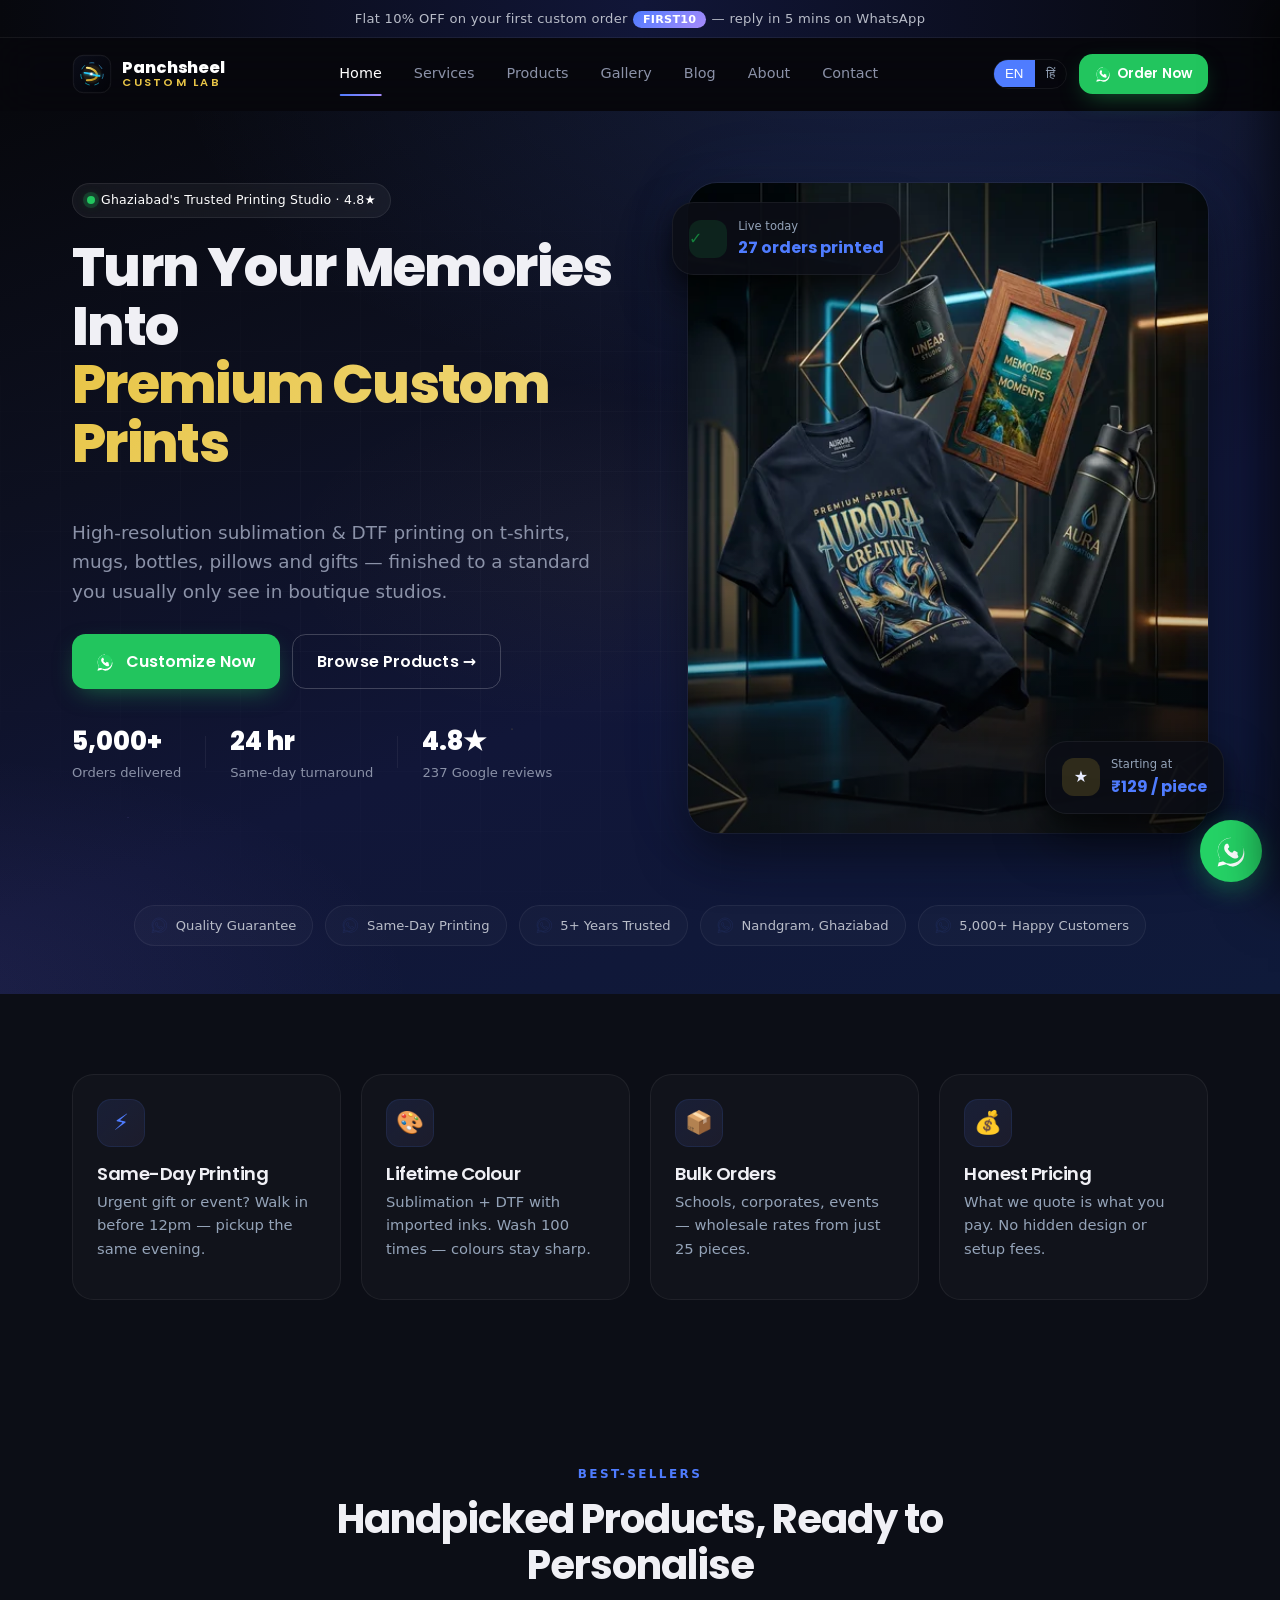
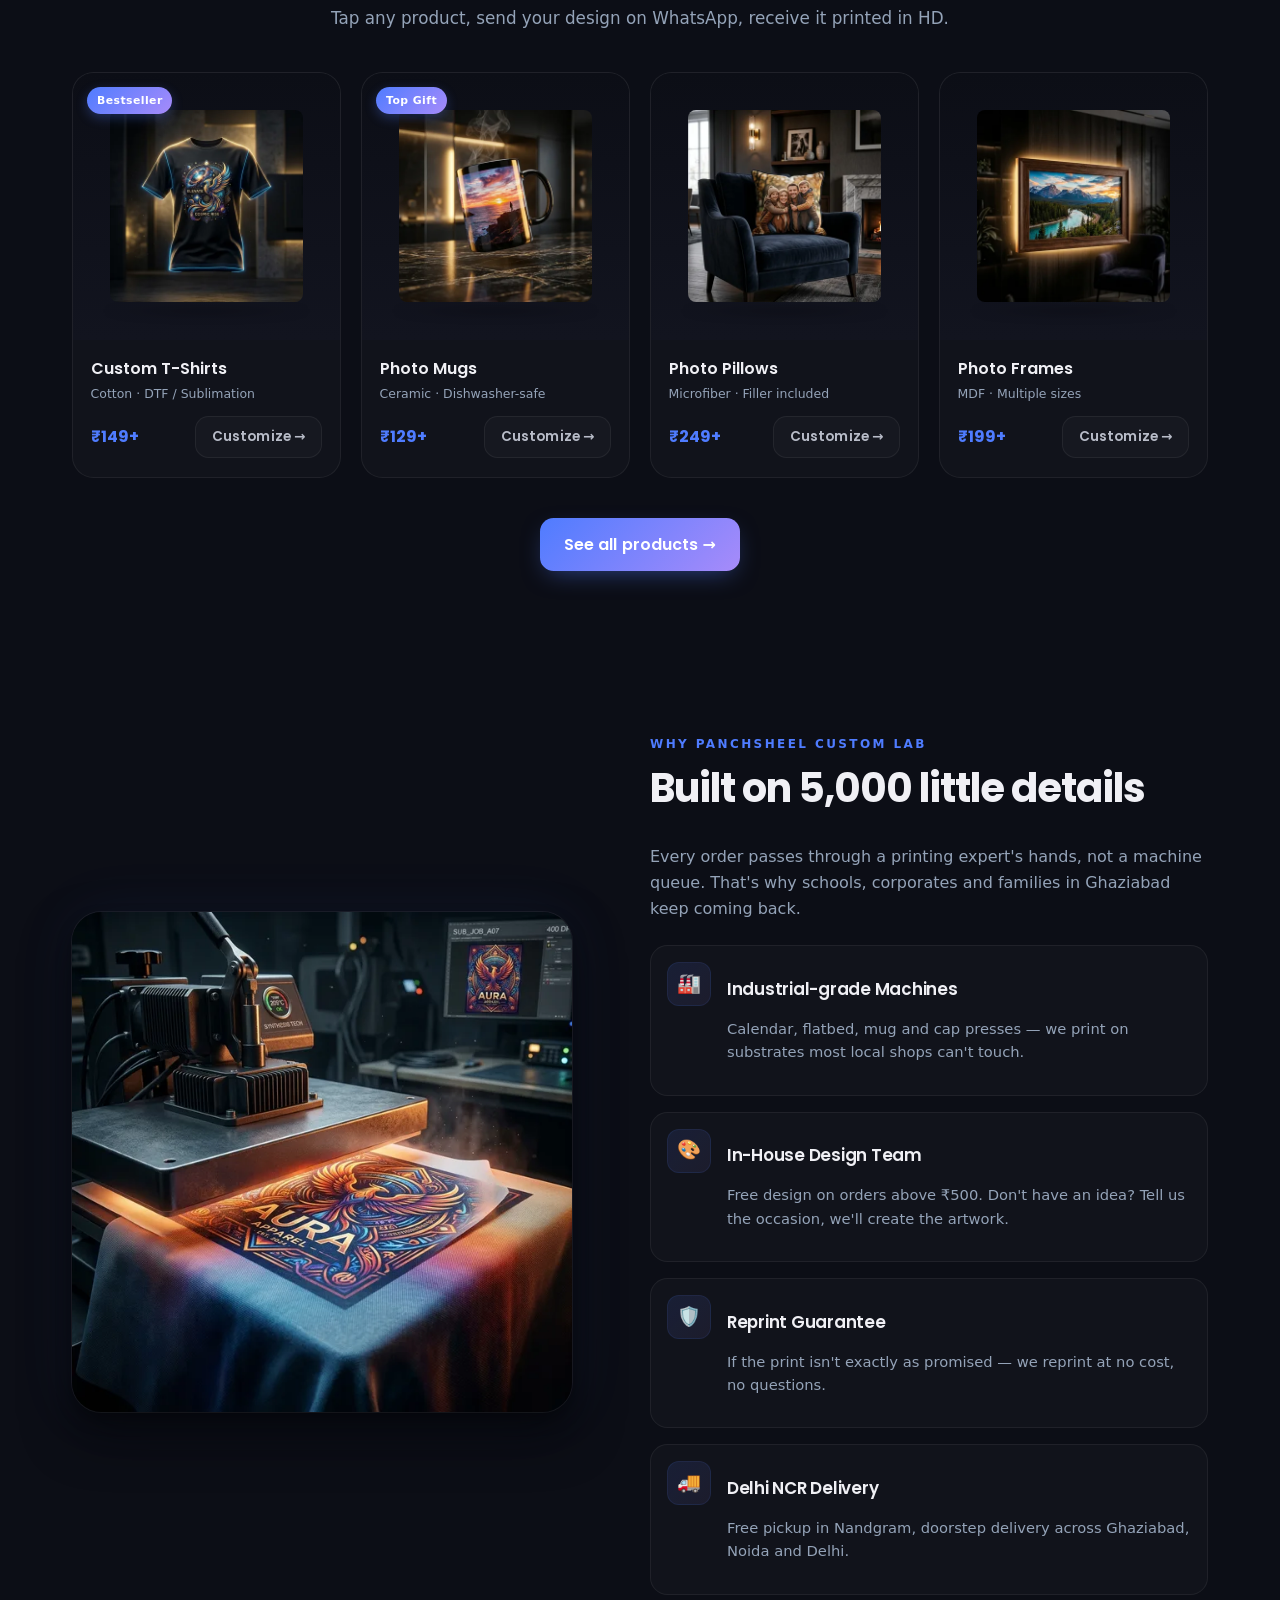
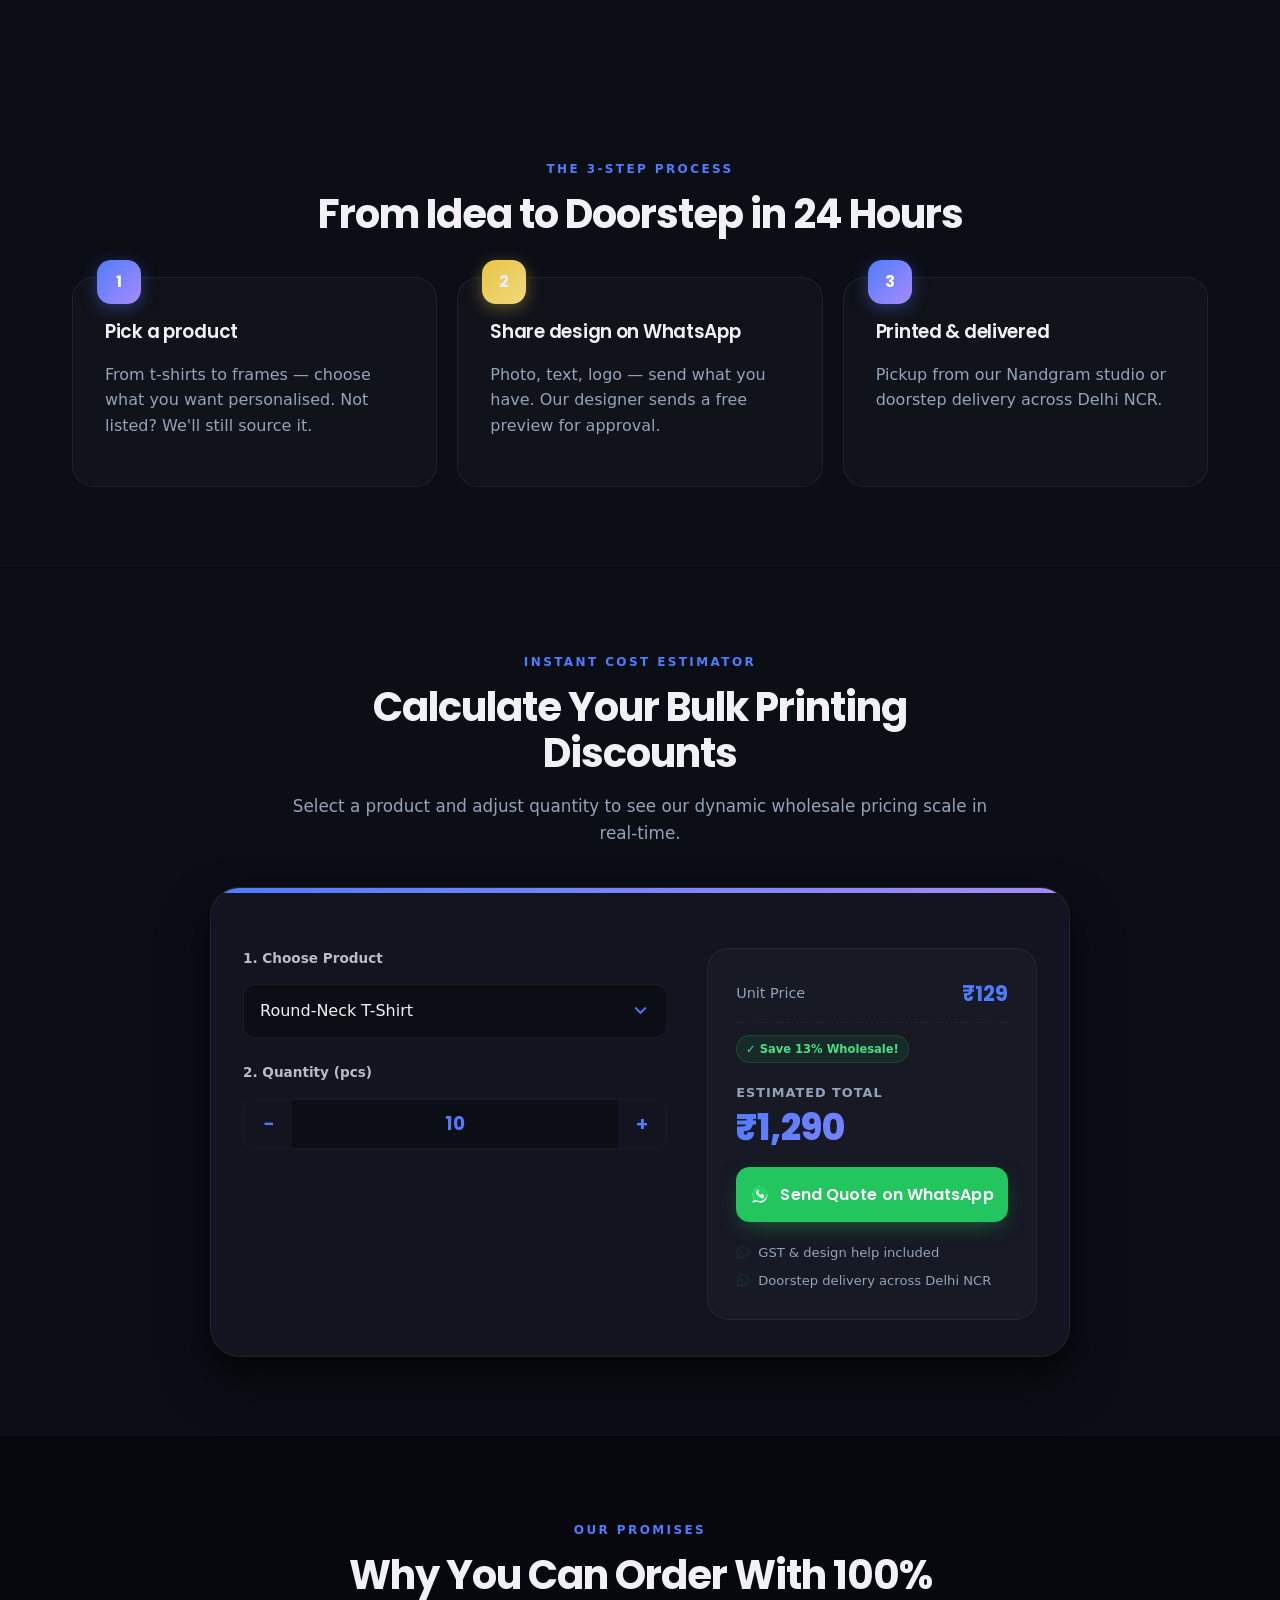
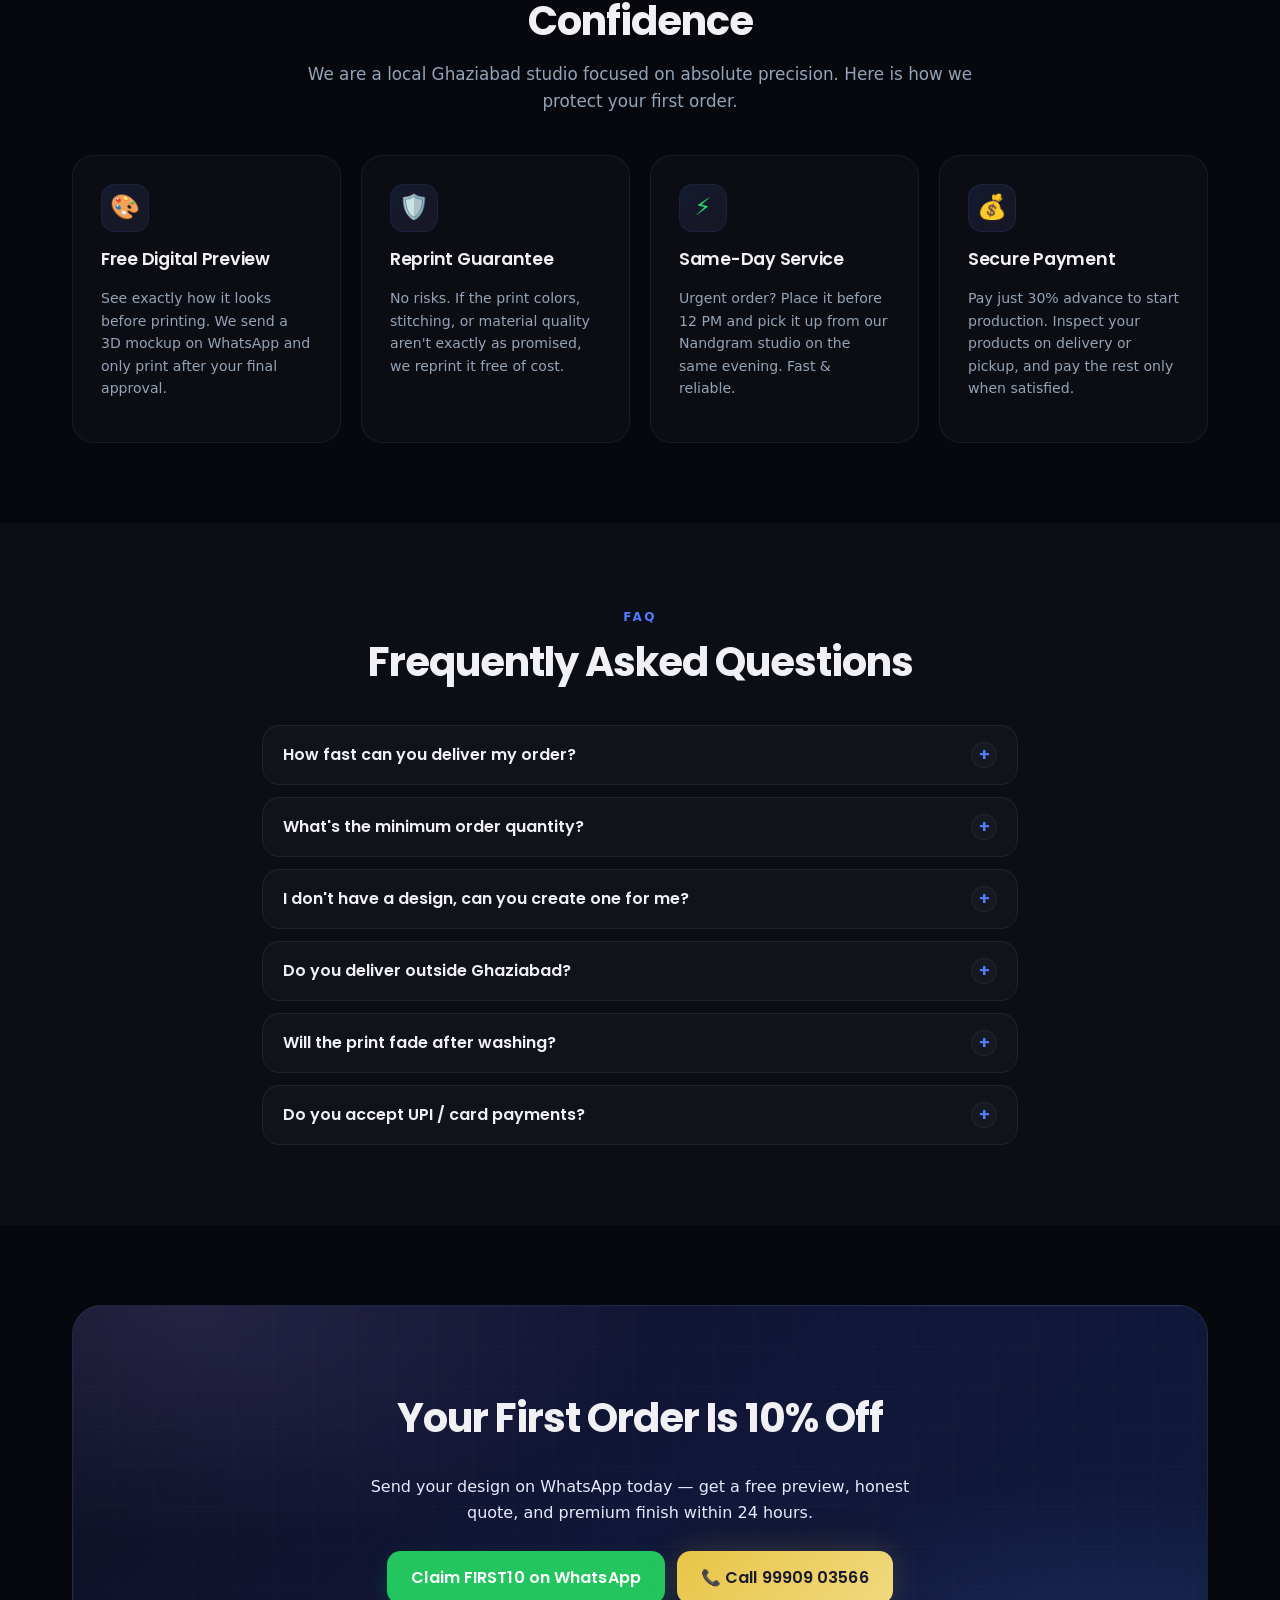
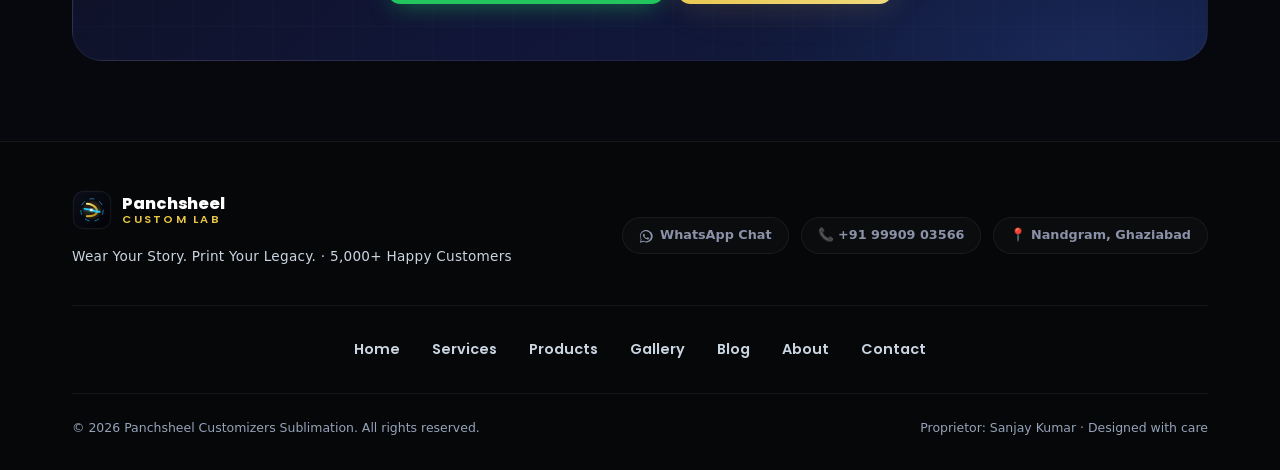
==== commit 9abe0b19: "fix: restore hamburger menu and replace WhatsApp icons with double-path high-fidelity Meta WhatsApp " ====
--- a/index.html
+++ b/index.html
@@ -1 +1 @@
-<!doctype html><html lang="en"><head><meta charset="utf-8" /><meta name="viewport" content="width=device-width,initial-scale=1" /><title>Panchsheel Custom Lab — Premium Custom Printing in Nandgram, Ghaziabad</title><meta name="description" content="Premium T-shirt, mug, bottle, pillow, frame & custom gift printing in Nandgram, Ghaziabad. Same-day printing, bulk orders, lifetime-colour sublimation. Order on WhatsApp." /><meta name="keywords" content="custom printing Nandgram, t shirt printing Ghaziabad, mug printing near me, custom gifts printing Ghaziabad, sublimation printing, school dress printing Ghaziabad" /><meta name="robots" content="index,follow" /><meta name="google-site-verification" content="ZeEfmThmQn9ae-xPkWEFfNN0FjXlwvRkOJU6zWRzMR0" /><meta name="theme-color" content="#07080d" /><link rel="canonical" href="https://panchsheelcustomlab.com/" /><meta property="og:type" content="website" /><meta property="og:title" content="Panchsheel Custom Lab — Premium Custom Printing in Ghaziabad" /><meta property="og:description" content="Same-day T-shirt, mug, bottle, pillow, frame & gift printing with lifetime colour. Ghaziabad's trusted studio." /><meta property="og:url" content="https://panchsheelcustomlab.com/" /><meta property="og:image" content="https://images.unsplash.com/photo-1521572163474-6864f9cf17ab?w=1200&h=630&fit=crop" /><meta name="twitter:card" content="summary_large_image" /><link rel="preconnect" href="https://fonts.googleapis.com" /><link rel="preconnect" href="https://fonts.gstatic.com" crossorigin /><link rel="preload" href="assets/img/hero_presentation.webp" as="image" type="image/webp" /><style> /* Critical inline CSS — above-the-fold only */ *{box-sizing:border-box}html{scroll-behavior:smooth}body{font-family:system-ui,-apple-system,Segoe UI,Roboto,sans-serif;margin:0;background:#07080d;color:#f0f0f5;line-height:1.6;-webkit-font-smoothing:antialiased}img{max-width:100%;height:auto;display:block}a{color:inherit;text-decoration:none}h1,h2,h3{color:#f0f0f5;letter-spacing:-.02em;font-weight:700}.container-x{max-width:1200px;margin-inline:auto;padding-inline:1.25rem}@media(min-width:768px){.container-x{padding-inline:2rem}}.reveal{opacity:0;transform:translateY(28px);transition:opacity .8s cubic-bezier(.16,1,.3,1),transform .8s cubic-bezier(.16,1,.3,1)}.reveal.visible{opacity:1;transform:none}.site-header{position:sticky;top:0;z-index:40;background:rgba(7,8,13,.6);backdrop-filter:saturate(140%) blur(20px);-webkit-backdrop-filter:saturate(140%) blur(20px);border-bottom:1px solid transparent;transition:all .4s}.offer-bar{background:linear-gradient(90deg,#07080d 0%,#111638 50%,#07080d 100%);color:#b8bcc8;font-size:.82rem;font-weight:500;text-align:center;padding:.5rem 1rem}.offer-bar .badge-inline{background:linear-gradient(135deg,#4f7cff,#a78bfa);color:#fff;padding:.1rem .55rem;border-radius:9999px;font-weight:700;font-size:.7rem;margin:0 .35rem}.hero{position:relative;overflow:hidden;isolation:isolate;background:linear-gradient(160deg,#07080d 0%,#0d1020 30%,#111638 60%,#0f1a3a 100%);color:#fff}.title-xl{font-size:clamp(2rem,4.6vw,3.4rem);letter-spacing:-.02em;font-weight:800;line-height:1.08}.hero-badge{display:inline-flex;align-items:center;gap:.4rem;background:rgba(255,255,255,.05);border:1px solid rgba(255,255,255,.08);color:#fff;padding:.4rem .85rem;border-radius:9999px;font-size:.78rem;font-weight:500;backdrop-filter:blur(12px)}.hero-badge .dot{width:.5rem;height:.5rem;border-radius:9999px;background:#22c55e;box-shadow:0 0 0 4px rgba(34,197,94,.2),0 0 12px rgba(34,197,94,.3)}.hero-photo{position:relative;border-radius:1.85rem;overflow:hidden;box-shadow:0 0 0 1px rgba(255,255,255,.06),0 24px 48px rgba(0,0,0,.5),0 0 80px rgba(79,124,255,.08)}.hero-photo img{aspect-ratio:4/5;width:100%;object-fit:cover;transform:scale(1.02)}.btn{display:inline-flex;align-items:center;justify-content:center;gap:.55rem;font-weight:600;border-radius:.85rem;padding:.85rem 1.5rem;transition:transform .2s,box-shadow .25s,background .2s;letter-spacing:.1px;white-space:nowrap;cursor:pointer;border:0}.btn-whats{background:#22c55e;color:#fff;box-shadow:0 8px 24px -8px rgba(34,197,94,.5)}.btn-outline{border:1.5px solid rgba(255,255,255,.2);color:#fff;background:transparent}.logo{display:inline-flex;align-items:center;gap:.65rem}.logo-mark{width:40px;height:40px}.logo-text{line-height:1.05}.logo-text .brand-line{display:block;font-weight:800;color:#fff;letter-spacing:-.01em;font-size:1.02rem}.logo-text .sub-line{display:block;font-size:.7rem;font-weight:600;color:#e8c547;letter-spacing:.2em;text-transform:uppercase;margin-top:.1rem}.desktop-nav{display:flex;align-items:center;gap:2rem}.nav-link{position:relative;font-weight:500;color:#8b92a8;padding:.25rem 0}.hide-sm{display:initial}.menu-btn{display:none;color:#fff;background:transparent;padding:.5rem}@media(max-width:1024px){.desktop-nav{display:none!important}.menu-btn{display:inline-flex!important}.hide-sm{display:none!important}} @media(max-width:768px){.hero{padding-top:0!important;padding-bottom:0!important;text-align:center!important}.hero > .container-x{display:flex!important;flex-direction:column!important;gap:2.5rem!important;align-items:center!important;padding-top:3.5rem!important;padding-bottom:3.5rem!important}} </style><link rel="stylesheet" href="assets/css/styles.min.css?v=5.0" media="print" onload="this.media='all'" /><noscript><link rel="stylesheet" href="assets/css/styles.min.css?v=5.0" /></noscript><link rel="stylesheet" href="assets/css/premium-theme.min.css?v=5.0" media="print" onload="this.media='all'" /><noscript><link rel="stylesheet" href="assets/css/premium-theme.min.css?v=5.0" /></noscript><link href="https://fonts.googleapis.com/css2?family=Poppins:wght@500;600;700;800&display=swap" rel="stylesheet" media="print" onload="this.media='all'" /><noscript><link href="https://fonts.googleapis.com/css2?family=Poppins:wght@500;600;700;800&display=swap" rel="stylesheet" /></noscript><link rel="icon" type="image/svg+xml" href="assets/img/logo.svg" /><script type="application/ld+json"> { "@context": "https://schema.org", "@graph": [ { "@type": "LocalBusiness", "@id": "https://panchsheelcustomlab.com/#localbusiness", "name": "Panchsheel Custom Lab", "alternateName": "Panchsheel Customizers Sublimation", "image": "https://images.unsplash.com/photo-1521572163474-6864f9cf17ab?w=1200", "logo": "https://panchsheelcustomlab.com/assets/img/logo.svg", "telephone": ["+91-9990903566", "+91-8882130530"], "email": "Panchsheel008@gmail.com", "address": { "@type": "PostalAddress", "streetAddress": "Nandgram", "addressLocality": "Ghaziabad", "addressRegion": "Uttar Pradesh", "postalCode": "201003", "addressCountry": "IN" }, "geo": { "@type": "GeoCoordinates", "latitude": 28.6942, "longitude": 77.4412 }, "url": "https://panchsheelcustomlab.com/", "priceRange": "₹₹", "openingHoursSpecification": [ { "@type": "OpeningHoursSpecification", "dayOfWeek": ["Monday", "Tuesday", "Wednesday", "Thursday", "Friday", "Saturday"], "opens": "10:00", "closes": "20:00" } ], "areaServed": [ { "@type": "AdministrativeArea", "name": "Ghaziabad" }, { "@type": "AdministrativeArea", "name": "Nandgram" }, { "@type": "AdministrativeArea", "name": "Delhi NCR" } ], "sameAs": [ "https://wa.me/919990903566", "https://panchsheelcustomlab.com/" ], "aggregateRating": { "@type": "AggregateRating", "ratingValue": "4.8", "reviewCount": "237" } }, { "@type": "Organization", "@id": "https://panchsheelcustomlab.com/#organization", "name": "Panchsheel Custom Lab", "logo": "https://panchsheelcustomlab.com/assets/img/logo.svg", "url": "https://panchsheelcustomlab.com/", "contactPoint": { "@type": "ContactPoint", "telephone": "+91-9990903566", "contactType": "proprietor", "areaServed": "IN", "availableLanguage": ["Hindi", "English"] } }, { "@type": "WebSite", "@id": "https://panchsheelcustomlab.com/#website", "url": "https://panchsheelcustomlab.com/", "name": "Panchsheel Custom Lab", "description": "Premium Custom Printing Studio in Ghaziabad" }, { "@type": "Service", "@id": "https://panchsheelcustomlab.com/#service-printing", "name": "Custom Printing Services", "serviceType": "Sublimation & DTF Printing", "provider": { "@id": "https://panchsheelcustomlab.com/#localbusiness" }, "areaServed": { "@type": "AdministrativeArea", "name": "Ghaziabad" }, "hasOfferCatalog": { "@type": "OfferCatalog", "name": "Printing Services Catalog", "itemListElement": [ { "@type": "Offer", "itemOffered": { "@type": "Service", "name": "T-Shirt Printing" } }, { "@type": "Offer", "itemOffered": { "@type": "Service", "name": "School Dress Printing" } }, { "@type": "Offer", "itemOffered": { "@type": "Service", "name": "Mug Printing" } }, { "@type": "Offer", "itemOffered": { "@type": "Service", "name": "Bottle Printing" } } ] } } ] } </script></head><body><div class="offer-bar text-center py-2 px-4"><span data-en="Flat 10% OFF on your first custom order" data-hi="पहले ऑर्डर पर सीधा 10% की छूट">Flat 10% OFF on your first custom order</span><span class="badge-inline">FIRST10</span><span class="hide-sm" data-en="— reply in 5 mins on WhatsApp" data-hi="— व्हाट्सएप पर 5 मिनट में जवाब">— reply in 5 mins on WhatsApp</span></div><header class="site-header"><div class="container-x" style="display:flex;align-items:center;justify-content:space-between;padding-top:1rem;padding-bottom:1rem"><a href="index.html" class="logo"><img src="assets/img/logo.svg?v=4.1" alt="Panchsheel Custom Lab logo" class="logo-mark" width="40" height="40" /><span class="logo-text"><span class="brand-line">Panchsheel</span><span class="sub-line">Custom Lab</span></span></a><nav class="hide-sm desktop-nav"><a href="index.html" class="nav-link" data-en="Home" data-hi="होम">Home</a><a href="services.html" class="nav-link" data-en="Services" data-hi="सेवाएं">Services</a><a href="products.html" class="nav-link" data-en="Products" data-hi="उत्पाद">Products</a><a href="gallery.html" class="nav-link" data-en="Gallery" data-hi="गैलरी">Gallery</a><a href="blog.html" class="nav-link" data-en="Blog" data-hi="ब्लॉग">Blog</a><a href="about.html" class="nav-link" data-en="About" data-hi="हमारे बारे में">About</a><a href="contact.html" class="nav-link" data-en="Contact" data-hi="संपर्क">Contact</a></nav><div style="display:flex;align-items:center;gap:.75rem"><div class="lang-toggle hide-sm" aria-label="Language toggle"><button data-lang="en" class="active">EN</button><button data-lang="hi">हिं</button></div><a href="https://wa.me/919990903566?text=Hi%2C%20I%20want%20to%20order%20a%20custom%20print" class="btn btn-whats btn-sm hide-sm"><svg width="16" height="16" viewBox="0 0 448 512" fill="currentColor"><path d="M380.9 97.1C339 55.1 283.2 32 223.9 32c-122.4 0-222 99.6-222 222 0 39.1 10.2 77.3 29.6 111L3 499l138.5-36.3c32.6 17.8 69 27.2 106.4 27.2 122.4 0 222-99.6 222-222 0-59.3-23-115.1-65-157.1zM223.9 459c-33.2 0-65.7-8.9-94-25.7l-6.7-4-82.4 21.6 22-80.3-4.4-7c-18.5-29.4-28.2-63.3-28.2-98.2 0-101.7 82.8-184.5 184.6-184.5 49.3 0 95.6 19.2 130.4 54.1 34.8 34.9 56.2 81.2 56.1 130.5 0 101.8-84.9 184.6-186.6 184.6zm101.2-138.2c-5.5-2.8-32.8-16.2-37.9-18-5.1-1.9-8.8-2.8-12.5 2.8-3.7 5.6-14.3 18-17.6 21.8-3.2 3.7-6.5 4.2-12 1.4-32.6-16.3-54-29.1-75.5-66-5.7-9.8 5.7-9.1 16.3-30.3 1.8-3.7.9-6.9-.5-9.7-1.4-2.8-12.5-30.1-17.1-41.2-4.5-10.8-9.1-9.3-12.5-9.5-3.2-.2-6.9-.2-10.6-.2-3.7 0-9.7 1.4-14.8 6.9-5.1 5.6-19.4 19-19.4 46.3 0 27.3 19.9 53.7 22.6 57.4 2.8 3.7 39.1 59.7 94.8 83.8 35.2 15.2 49 16.5 66.6 13.9 10.7-1.6 32.8-13.4 37.4-26.4 4.6-13 4.6-24.1 3.2-26.4-1.3-2.5-5-3.9-10.5-6.6z"/></svg> Order Now </a><button id="navToggle" aria-label="Menu" class="menu-btn btn btn-ghost btn-sm" style="padding:.5rem"><svg width="22" height="22" viewBox="0 0 448 512" fill="none" stroke="currentColor" stroke-width="2"><path d="M380.9 97.1C339 55.1 283.2 32 223.9 32c-122.4 0-222 99.6-222 222 0 39.1 10.2 77.3 29.6 111L3 499l138.5-36.3c32.6 17.8 69 27.2 106.4 27.2 122.4 0 222-99.6 222-222 0-59.3-23-115.1-65-157.1zM223.9 459c-33.2 0-65.7-8.9-94-25.7l-6.7-4-82.4 21.6 22-80.3-4.4-7c-18.5-29.4-28.2-63.3-28.2-98.2 0-101.7 82.8-184.5 184.6-184.5 49.3 0 95.6 19.2 130.4 54.1 34.8 34.9 56.2 81.2 56.1 130.5 0 101.8-84.9 184.6-186.6 184.6zm101.2-138.2c-5.5-2.8-32.8-16.2-37.9-18-5.1-1.9-8.8-2.8-12.5 2.8-3.7 5.6-14.3 18-17.6 21.8-3.2 3.7-6.5 4.2-12 1.4-32.6-16.3-54-29.1-75.5-66-5.7-9.8 5.7-9.1 16.3-30.3 1.8-3.7.9-6.9-.5-9.7-1.4-2.8-12.5-30.1-17.1-41.2-4.5-10.8-9.1-9.3-12.5-9.5-3.2-.2-6.9-.2-10.6-.2-3.7 0-9.7 1.4-14.8 6.9-5.1 5.6-19.4 19-19.4 46.3 0 27.3 19.9 53.7 22.6 57.4 2.8 3.7 39.1 59.7 94.8 83.8 35.2 15.2 49 16.5 66.6 13.9 10.7-1.6 32.8-13.4 37.4-26.4 4.6-13 4.6-24.1 3.2-26.4-1.3-2.5-5-3.9-10.5-6.6z"/></svg></button></div></div></header><main id="main-content"><section class="hero on-dark"><div class="container-x" style="display:grid;grid-template-columns:1fr;gap:3rem;padding-top:4.5rem;padding-bottom:4.5rem"><div style="max-width:640px"><span class="hero-badge"><span class="dot"></span><span data-en="Ghaziabad's Trusted Printing Studio · 4.8★" data-hi="गाज़ियाबाद का भरोसेमंद प्रिंटिंग स्टूडियो · 4.8★">Ghaziabad's Trusted Printing Studio · 4.8★</span></span><h1 class="title-xl" style="color:#fff;margin-top:1.25rem"><span data-en="Turn Your Memories Into" data-hi="अपनी यादों को बदलिए">Turn Your Memories Into</span><span style="color:var(--gold);display:block" data-en="Premium Custom Prints" data-hi="प्रीमियम कस्टम प्रिंट्स में">Premium Custom Prints</span></h1><p style="font-size:1.15rem;color:#cdd5f0;margin-top:1.25rem;max-width:540px" data-en="High-resolution sublimation &amp; DTF printing on t-shirts, mugs, bottles, pillows and gifts — finished to a standard you usually only see in boutique studios." data-hi="टी-शर्ट, मग, बोतल, तकिया और गिफ्ट पर हाई-रेज़ॉल्यूशन सब्लिमेशन और DTF प्रिंटिंग — वो क्वालिटी जो आम तौर पर बुटीक स्टूडियो में ही मिलती है।"> High-resolution sublimation &amp; DTF printing on t-shirts, mugs, bottles, pillows and gifts — finished to a standard you usually only see in boutique studios. </p><div style="display:flex;flex-wrap:wrap;gap:.75rem;margin-top:1.75rem"><a href="https://wa.me/919990903566?text=Hi%2C%20I%20want%20to%20order%20a%20custom%20print" class="btn btn-whats"><svg width="18" height="18" viewBox="0 0 448 512" fill="currentColor"><path d="M380.9 97.1C339 55.1 283.2 32 223.9 32c-122.4 0-222 99.6-222 222 0 39.1 10.2 77.3 29.6 111L3 499l138.5-36.3c32.6 17.8 69 27.2 106.4 27.2 122.4 0 222-99.6 222-222 0-59.3-23-115.1-65-157.1zM223.9 459c-33.2 0-65.7-8.9-94-25.7l-6.7-4-82.4 21.6 22-80.3-4.4-7c-18.5-29.4-28.2-63.3-28.2-98.2 0-101.7 82.8-184.5 184.6-184.5 49.3 0 95.6 19.2 130.4 54.1 34.8 34.9 56.2 81.2 56.1 130.5 0 101.8-84.9 184.6-186.6 184.6zm101.2-138.2c-5.5-2.8-32.8-16.2-37.9-18-5.1-1.9-8.8-2.8-12.5 2.8-3.7 5.6-14.3 18-17.6 21.8-3.2 3.7-6.5 4.2-12 1.4-32.6-16.3-54-29.1-75.5-66-5.7-9.8 5.7-9.1 16.3-30.3 1.8-3.7.9-6.9-.5-9.7-1.4-2.8-12.5-30.1-17.1-41.2-4.5-10.8-9.1-9.3-12.5-9.5-3.2-.2-6.9-.2-10.6-.2-3.7 0-9.7 1.4-14.8 6.9-5.1 5.6-19.4 19-19.4 46.3 0 27.3 19.9 53.7 22.6 57.4 2.8 3.7 39.1 59.7 94.8 83.8 35.2 15.2 49 16.5 66.6 13.9 10.7-1.6 32.8-13.4 37.4-26.4 4.6-13 4.6-24.1 3.2-26.4-1.3-2.5-5-3.9-10.5-6.6z"/></svg><span data-en="Customize Now" data-hi="अभी कस्टमाइज़ करें">Customize Now</span></a><a href="products.html" class="btn btn-outline"><span data-en="Browse Products →" data-hi="प्रोडक्ट्स देखें →">Browse Products →</span></a></div><div style="display:flex;align-items:center;gap:1.5rem;margin-top:2rem;color:#cdd5f0;flex-wrap:wrap"><div><div style="font-family:'Poppins';font-weight:800;font-size:1.6rem;color:#fff">5,000+</div><div style="font-size:.82rem" data-en="Orders delivered" data-hi="ऑर्डर्स डिलीवर">Orders delivered</div></div><div style="width:1px;height:32px;background:rgba(255,255,255,.15)"></div><div><div style="font-family:'Poppins';font-weight:800;font-size:1.6rem;color:#fff">24 hr</div><div style="font-size:.82rem" data-en="Same-day turnaround" data-hi="सेम-डे डिलीवरी">Same-day turnaround</div></div><div style="width:1px;height:32px;background:rgba(255,255,255,.15)"></div><div><div style="font-family:'Poppins';font-weight:800;font-size:1.6rem;color:#fff">4.8★</div><div style="font-size:.82rem" data-en="237 Google reviews" data-hi="237 गूगल रिव्यूज़">237 Google reviews</div></div></div></div><div style="position:relative;max-width:520px;justify-self:end;width:100%"><div class="hero-photo"><img src="assets/img/hero_presentation.webp" alt="Premium custom printed luxury products collection floating in dark glassmorphic studio" loading="eager" fetchpriority="high" width="500" height="625" /></div><div class="hero-float top"><div style="width:38px;height:38px;border-radius:12px;background:rgba(34,197,94,.12);color:#15803d;display:flex;align-items:center;justify-center;font-weight:700">✓</div><div><div style="font-size:.72rem;color:var(--muted)">Live today</div><div style="font-family:'Poppins';font-weight:700;color:var(--brand)">27 orders printed</div></div></div><div class="hero-float bottom"><div style="width:38px;height:38px;border-radius:12px;background:rgba(212,175,55,.18);color:var(--brand-ink);display:flex;align-items:center;justify-content:center">★</div><div><div style="font-size:.72rem;color:var(--muted)">Starting at</div><div style="font-family:'Poppins';font-weight:700;color:var(--brand)">₹129 / piece</div></div></div></div></div><div class="container-x" style="padding-bottom:3rem"><div class="trust-row"><span class="trust-chip"><svg width="16" height="16" viewBox="0 0 448 512" fill="none" stroke="currentColor" stroke-width="2.5"><path d="M380.9 97.1C339 55.1 283.2 32 223.9 32c-122.4 0-222 99.6-222 222 0 39.1 10.2 77.3 29.6 111L3 499l138.5-36.3c32.6 17.8 69 27.2 106.4 27.2 122.4 0 222-99.6 222-222 0-59.3-23-115.1-65-157.1zM223.9 459c-33.2 0-65.7-8.9-94-25.7l-6.7-4-82.4 21.6 22-80.3-4.4-7c-18.5-29.4-28.2-63.3-28.2-98.2 0-101.7 82.8-184.5 184.6-184.5 49.3 0 95.6 19.2 130.4 54.1 34.8 34.9 56.2 81.2 56.1 130.5 0 101.8-84.9 184.6-186.6 184.6zm101.2-138.2c-5.5-2.8-32.8-16.2-37.9-18-5.1-1.9-8.8-2.8-12.5 2.8-3.7 5.6-14.3 18-17.6 21.8-3.2 3.7-6.5 4.2-12 1.4-32.6-16.3-54-29.1-75.5-66-5.7-9.8 5.7-9.1 16.3-30.3 1.8-3.7.9-6.9-.5-9.7-1.4-2.8-12.5-30.1-17.1-41.2-4.5-10.8-9.1-9.3-12.5-9.5-3.2-.2-6.9-.2-10.6-.2-3.7 0-9.7 1.4-14.8 6.9-5.1 5.6-19.4 19-19.4 46.3 0 27.3 19.9 53.7 22.6 57.4 2.8 3.7 39.1 59.7 94.8 83.8 35.2 15.2 49 16.5 66.6 13.9 10.7-1.6 32.8-13.4 37.4-26.4 4.6-13 4.6-24.1 3.2-26.4-1.3-2.5-5-3.9-10.5-6.6z"/></svg> Quality Guarantee</span><span class="trust-chip"><svg width="16" height="16" viewBox="0 0 448 512" fill="none" stroke="currentColor" stroke-width="2.5"><path d="M380.9 97.1C339 55.1 283.2 32 223.9 32c-122.4 0-222 99.6-222 222 0 39.1 10.2 77.3 29.6 111L3 499l138.5-36.3c32.6 17.8 69 27.2 106.4 27.2 122.4 0 222-99.6 222-222 0-59.3-23-115.1-65-157.1zM223.9 459c-33.2 0-65.7-8.9-94-25.7l-6.7-4-82.4 21.6 22-80.3-4.4-7c-18.5-29.4-28.2-63.3-28.2-98.2 0-101.7 82.8-184.5 184.6-184.5 49.3 0 95.6 19.2 130.4 54.1 34.8 34.9 56.2 81.2 56.1 130.5 0 101.8-84.9 184.6-186.6 184.6zm101.2-138.2c-5.5-2.8-32.8-16.2-37.9-18-5.1-1.9-8.8-2.8-12.5 2.8-3.7 5.6-14.3 18-17.6 21.8-3.2 3.7-6.5 4.2-12 1.4-32.6-16.3-54-29.1-75.5-66-5.7-9.8 5.7-9.1 16.3-30.3 1.8-3.7.9-6.9-.5-9.7-1.4-2.8-12.5-30.1-17.1-41.2-4.5-10.8-9.1-9.3-12.5-9.5-3.2-.2-6.9-.2-10.6-.2-3.7 0-9.7 1.4-14.8 6.9-5.1 5.6-19.4 19-19.4 46.3 0 27.3 19.9 53.7 22.6 57.4 2.8 3.7 39.1 59.7 94.8 83.8 35.2 15.2 49 16.5 66.6 13.9 10.7-1.6 32.8-13.4 37.4-26.4 4.6-13 4.6-24.1 3.2-26.4-1.3-2.5-5-3.9-10.5-6.6z"/></svg> Same-Day Printing</span><span class="trust-chip"><svg width="16" height="16" viewBox="0 0 448 512" fill="none" stroke="currentColor" stroke-width="2.5"><path d="M380.9 97.1C339 55.1 283.2 32 223.9 32c-122.4 0-222 99.6-222 222 0 39.1 10.2 77.3 29.6 111L3 499l138.5-36.3c32.6 17.8 69 27.2 106.4 27.2 122.4 0 222-99.6 222-222 0-59.3-23-115.1-65-157.1zM223.9 459c-33.2 0-65.7-8.9-94-25.7l-6.7-4-82.4 21.6 22-80.3-4.4-7c-18.5-29.4-28.2-63.3-28.2-98.2 0-101.7 82.8-184.5 184.6-184.5 49.3 0 95.6 19.2 130.4 54.1 34.8 34.9 56.2 81.2 56.1 130.5 0 101.8-84.9 184.6-186.6 184.6zm101.2-138.2c-5.5-2.8-32.8-16.2-37.9-18-5.1-1.9-8.8-2.8-12.5 2.8-3.7 5.6-14.3 18-17.6 21.8-3.2 3.7-6.5 4.2-12 1.4-32.6-16.3-54-29.1-75.5-66-5.7-9.8 5.7-9.1 16.3-30.3 1.8-3.7.9-6.9-.5-9.7-1.4-2.8-12.5-30.1-17.1-41.2-4.5-10.8-9.1-9.3-12.5-9.5-3.2-.2-6.9-.2-10.6-.2-3.7 0-9.7 1.4-14.8 6.9-5.1 5.6-19.4 19-19.4 46.3 0 27.3 19.9 53.7 22.6 57.4 2.8 3.7 39.1 59.7 94.8 83.8 35.2 15.2 49 16.5 66.6 13.9 10.7-1.6 32.8-13.4 37.4-26.4 4.6-13 4.6-24.1 3.2-26.4-1.3-2.5-5-3.9-10.5-6.6z"/></svg> 5+ Years Trusted</span><span class="trust-chip"><svg width="16" height="16" viewBox="0 0 448 512" fill="none" stroke="currentColor" stroke-width="2.5"><path d="M380.9 97.1C339 55.1 283.2 32 223.9 32c-122.4 0-222 99.6-222 222 0 39.1 10.2 77.3 29.6 111L3 499l138.5-36.3c32.6 17.8 69 27.2 106.4 27.2 122.4 0 222-99.6 222-222 0-59.3-23-115.1-65-157.1zM223.9 459c-33.2 0-65.7-8.9-94-25.7l-6.7-4-82.4 21.6 22-80.3-4.4-7c-18.5-29.4-28.2-63.3-28.2-98.2 0-101.7 82.8-184.5 184.6-184.5 49.3 0 95.6 19.2 130.4 54.1 34.8 34.9 56.2 81.2 56.1 130.5 0 101.8-84.9 184.6-186.6 184.6zm101.2-138.2c-5.5-2.8-32.8-16.2-37.9-18-5.1-1.9-8.8-2.8-12.5 2.8-3.7 5.6-14.3 18-17.6 21.8-3.2 3.7-6.5 4.2-12 1.4-32.6-16.3-54-29.1-75.5-66-5.7-9.8 5.7-9.1 16.3-30.3 1.8-3.7.9-6.9-.5-9.7-1.4-2.8-12.5-30.1-17.1-41.2-4.5-10.8-9.1-9.3-12.5-9.5-3.2-.2-6.9-.2-10.6-.2-3.7 0-9.7 1.4-14.8 6.9-5.1 5.6-19.4 19-19.4 46.3 0 27.3 19.9 53.7 22.6 57.4 2.8 3.7 39.1 59.7 94.8 83.8 35.2 15.2 49 16.5 66.6 13.9 10.7-1.6 32.8-13.4 37.4-26.4 4.6-13 4.6-24.1 3.2-26.4-1.3-2.5-5-3.9-10.5-6.6z"/></svg> Nandgram, Ghaziabad</span><span class="trust-chip"><svg width="16" height="16" viewBox="0 0 448 512" fill="none" stroke="currentColor" stroke-width="2.5"><path d="M380.9 97.1C339 55.1 283.2 32 223.9 32c-122.4 0-222 99.6-222 222 0 39.1 10.2 77.3 29.6 111L3 499l138.5-36.3c32.6 17.8 69 27.2 106.4 27.2 122.4 0 222-99.6 222-222 0-59.3-23-115.1-65-157.1zM223.9 459c-33.2 0-65.7-8.9-94-25.7l-6.7-4-82.4 21.6 22-80.3-4.4-7c-18.5-29.4-28.2-63.3-28.2-98.2 0-101.7 82.8-184.5 184.6-184.5 49.3 0 95.6 19.2 130.4 54.1 34.8 34.9 56.2 81.2 56.1 130.5 0 101.8-84.9 184.6-186.6 184.6zm101.2-138.2c-5.5-2.8-32.8-16.2-37.9-18-5.1-1.9-8.8-2.8-12.5 2.8-3.7 5.6-14.3 18-17.6 21.8-3.2 3.7-6.5 4.2-12 1.4-32.6-16.3-54-29.1-75.5-66-5.7-9.8 5.7-9.1 16.3-30.3 1.8-3.7.9-6.9-.5-9.7-1.4-2.8-12.5-30.1-17.1-41.2-4.5-10.8-9.1-9.3-12.5-9.5-3.2-.2-6.9-.2-10.6-.2-3.7 0-9.7 1.4-14.8 6.9-5.1 5.6-19.4 19-19.4 46.3 0 27.3 19.9 53.7 22.6 57.4 2.8 3.7 39.1 59.7 94.8 83.8 35.2 15.2 49 16.5 66.6 13.9 10.7-1.6 32.8-13.4 37.4-26.4 4.6-13 4.6-24.1 3.2-26.4-1.3-2.5-5-3.9-10.5-6.6z"/></svg> 5,000+ Happy Customers</span></div></div></section><section class="section"><div class="container-x"><div class="grid-auto cols-2 cols-4"><div class="feature reveal"><div class="feature-ico">⚡</div><h2 style="font-size:1.15rem;font-weight:600;margin-bottom:0" data-en="Same-Day Printing" data-hi="उसी दिन प्रिंटिंग">Same-Day Printing</h2><p class="muted" style="font-size:.92rem;margin-top:.35rem" data-en="Urgent gift or event? Walk in before 12pm — pickup the same evening." data-hi="अर्जेंट गिफ्ट या इवेंट? दोपहर 12 से पहले आएं — शाम तक तैयार।">Urgent gift or event? Walk in before 12pm — pickup the same evening.</p></div><div class="feature reveal"><div class="feature-ico">🎨</div><h2 style="font-size:1.15rem;font-weight:600;margin-bottom:0" data-en="Lifetime Colour" data-hi="लाइफटाइम रंग">Lifetime Colour</h2><p class="muted" style="font-size:.92rem;margin-top:.35rem" data-en="Sublimation + DTF with imported inks. Wash 100 times — colours stay sharp." data-hi="इम्पोर्टेड इंक के साथ सब्लिमेशन + DTF। 100 बार धोइए — रंग वैसे के वैसे।">Sublimation + DTF with imported inks. Wash 100 times — colours stay sharp.</p></div><div class="feature reveal"><div class="feature-ico">📦</div><h2 style="font-size:1.15rem;font-weight:600;margin-bottom:0" data-en="Bulk Orders" data-hi="बल्क ऑर्डर">Bulk Orders</h2><p class="muted" style="font-size:.92rem;margin-top:.35rem" data-en="Schools, corporates, events — wholesale rates from just 25 pieces." data-hi="स्कूल, कॉर्पोरेट, इवेंट — सिर्फ 25 पीस से होलसेल रेट।">Schools, corporates, events — wholesale rates from just 25 pieces.</p></div><div class="feature reveal"><div class="feature-ico">💰</div><h2 style="font-size:1.15rem;font-weight:600;margin-bottom:0" data-en="Honest Pricing" data-hi="ईमानदार क़ीमत">Honest Pricing</h2><p class="muted" style="font-size:.92rem;margin-top:.35rem" data-en="What we quote is what you pay. No hidden design or setup fees." data-hi="जो रेट बताते हैं वही लेते हैं। कोई छुपा चार्ज नहीं।">What we quote is what you pay. No hidden design or setup fees.</p></div></div></div></section><section class="section" style="background:var(--bg-soft)"><div class="container-x"><div class="section-head reveal"><span class="eyebrow">Best-Sellers</span><h2 data-en="Handpicked Products, Ready to Personalise" data-hi="चुनिंदा प्रोडक्ट्स — आपके नाम पर">Handpicked Products, Ready to Personalise</h2><p class="muted" data-en="Tap any product, send your design on WhatsApp, receive it printed in HD." data-hi="कोई भी प्रोडक्ट चुनें, डिज़ाइन व्हाट्सएप पर भेजें, HD क्वालिटी में प्रिंट पाएं।">Tap any product, send your design on WhatsApp, receive it printed in HD.</p></div><div class="grid-auto cols-2 cols-4"><a href="products.html" class="product-card reveal"><span class="badge">Bestseller</span><div class="product-shot"><img loading="lazy" src="assets/img/custom_tshirt.webp" alt="Premium cotton custom printed t-shirt" width="400" height="400" /></div><div class="product-body"><div class="product-title">Custom T-Shirts</div><div class="product-meta">Cotton · DTF / Sublimation</div><div class="product-row"><span class="price">₹149+</span><span class="btn btn-ghost btn-sm">Customize →</span></div></div></a><a href="products.html" class="product-card reveal"><span class="badge">Top Gift</span><div class="product-shot"><img loading="lazy" src="assets/img/custom_mug.webp" alt="White ceramic photo mug custom printed" width="400" height="400" /></div><div class="product-body"><div class="product-title">Photo Mugs</div><div class="product-meta">Ceramic · Dishwasher-safe</div><div class="product-row"><span class="price">₹129+</span><span class="btn btn-ghost btn-sm">Customize →</span></div></div></a><a href="products.html" class="product-card reveal"><div class="product-shot"><img loading="lazy" src="assets/img/custom_pillow.webp" alt="Personalised photo pillow with zipper" width="400" height="400" /></div><div class="product-body"><div class="product-title">Photo Pillows</div><div class="product-meta">Microfiber · Filler included</div><div class="product-row"><span class="price">₹249+</span><span class="btn btn-ghost btn-sm">Customize →</span></div></div></a><a href="products.html" class="product-card reveal"><div class="product-shot"><img loading="lazy" src="assets/img/custom_frame.webp" alt="Custom MDF photo frame" width="400" height="400" /></div><div class="product-body"><div class="product-title">Photo Frames</div><div class="product-meta">MDF · Multiple sizes</div><div class="product-row"><span class="price">₹199+</span><span class="btn btn-ghost btn-sm">Customize →</span></div></div></a></div><div style="text-align:center;margin-top:2.5rem"><a href="products.html" class="btn btn-primary"><span data-en="See all products →" data-hi="सभी प्रोडक्ट्स देखें →">See all products →</span></a></div></div></section><section class="section"><div class="container-x" style="display:grid;gap:3rem;grid-template-columns:1fr"><div class="grid-auto cols-2" style="align-items:center"><div class="reveal"><img src="assets/img/custom_process.webp" alt="Panchsheel Custom Lab printing studio — machines and process" style="border-radius:var(--r-xl);box-shadow:var(--shadow-lg);aspect-ratio:1/1;object-fit:cover" loading="lazy" width="500" height="500" /></div><div class="reveal"><span class="eyebrow">Why Panchsheel Custom Lab</span><h2 class="title-lg" style="margin-top:.6rem" data-en="Built on 5,000 little details" data-hi="5,000 छोटी-छोटी बातों पर टिका भरोसा">Built on 5,000 little details</h2><p class="muted" style="margin-top:.85rem" data-en="Every order passes through a printing expert's hands, not a machine queue. That's why schools, corporates and families in Ghaziabad keep coming back." data-hi="हर ऑर्डर मशीन नहीं, एक प्रिंटिंग एक्सपर्ट के हाथों से गुज़रता है। इसीलिए गाज़ियाबाद के स्कूल, कॉर्पोरेट और परिवार दोबारा आते हैं।"> Every order passes through a printing expert's hands, not a machine queue. That's why schools, corporates and families in Ghaziabad keep coming back. </p><div style="display:grid;gap:1rem;margin-top:1.5rem"><div class="why-item"><div class="why-ico">🏭</div><div><h3 style="font-size:1.05rem" data-en="Industrial-grade Machines" data-hi="इंडस्ट्रियल-ग्रेड मशीनें">Industrial-grade Machines</h3><p class="muted" style="font-size:.92rem" data-en="Calendar, flatbed, mug and cap presses — we print on substrates most local shops can't touch." data-hi="कैलेंडर, फ्लैटबेड, मग और कैप प्रेस — हम उन सतहों पर प्रिंट करते हैं जो ज़्यादातर लोकल दुकानों के बस की बात नहीं।">Calendar, flatbed, mug and cap presses — we print on substrates most local shops can't touch.</p></div></div><div class="why-item"><div class="why-ico">🎨</div><div><h3 style="font-size:1.05rem" data-en="In-House Design Team" data-hi="इन-हाउस डिज़ाइन टीम">In-House Design Team</h3><p class="muted" style="font-size:.92rem" data-en="Free design on orders above ₹500. Don't have an idea? Tell us the occasion, we'll create the artwork." data-hi="₹500 से ऊपर के ऑर्डर पर फ्री डिज़ाइन। कोई आइडिया नहीं? बस मौका बताइए, आर्टवर्क हम बना देंगे।">Free design on orders above ₹500. Don't have an idea? Tell us the occasion, we'll create the artwork.</p></div></div><div class="why-item"><div class="why-ico">🛡️</div><div><h3 style="font-size:1.05rem" data-en="Reprint Guarantee" data-hi="रीप्रिंट गारंटी">Reprint Guarantee</h3><p class="muted" style="font-size:.92rem" data-en="If the print isn't exactly as promised — we reprint at no cost, no questions." data-hi="अगर प्रिंट वैसा नहीं जैसा वादा किया — तो बिना कोई सवाल, फ्री रीप्रिंट।">If the print isn't exactly as promised — we reprint at no cost, no questions.</p></div></div><div class="why-item"><div class="why-ico">🚚</div><div><h3 style="font-size:1.05rem" data-en="Delhi NCR Delivery" data-hi="दिल्ली NCR डिलीवरी">Delhi NCR Delivery</h3><p class="muted" style="font-size:.92rem" data-en="Free pickup in Nandgram, doorstep delivery across Ghaziabad, Noida and Delhi." data-hi="नंदग्राम में फ्री पिकअप, गाज़ियाबाद, नोएडा और दिल्ली में डोरस्टेप डिलीवरी।">Free pickup in Nandgram, doorstep delivery across Ghaziabad, Noida and Delhi.</p></div></div></div></div></div></div></section><section class="section" style="background:var(--bg-soft)"><div class="container-x"><div class="section-head reveal"><span class="eyebrow">The 3-Step Process</span><h2 data-en="From Idea to Doorstep in 24 Hours" data-hi="24 घंटे में आइडिया से डिलीवरी तक">From Idea to Doorstep in 24 Hours</h2></div><div class="grid-auto cols-3"><div class="feature reveal" style="padding:2rem;position:relative"><div style="position:absolute;top:-18px;left:24px;width:44px;height:44px;border-radius:14px;background:var(--brand);color:#fff;font-family:'Poppins';font-weight:700;display:flex;align-items:center;justify-content:center;box-shadow:var(--shadow)">1</div><h3 style="margin-top:.6rem" data-en="Pick a product" data-hi="प्रोडक्ट चुनें">Pick a product</h3><p class="muted" style="margin-top:.5rem" data-en="From t-shirts to frames — choose what you want personalised. Not listed? We'll still source it." data-hi="टी-शर्ट से फ्रेम तक — जो चाहें वो चुनें। लिस्ट में नहीं? फिर भी बनाकर देंगे।">From t-shirts to frames — choose what you want personalised. Not listed? We'll still source it.</p></div><div class="feature reveal" style="padding:2rem;position:relative"><div style="position:absolute;top:-18px;left:24px;width:44px;height:44px;border-radius:14px;background:var(--gold);color:var(--brand-ink);font-family:'Poppins';font-weight:700;display:flex;align-items:center;justify-content:center;box-shadow:var(--shadow)">2</div><h3 style="margin-top:.6rem" data-en="Share design on WhatsApp" data-hi="व्हाट्सएप पर डिज़ाइन भेजें">Share design on WhatsApp</h3><p class="muted" style="margin-top:.5rem" data-en="Photo, text, logo — send what you have. Our designer sends a free preview for approval." data-hi="फोटो, टेक्स्ट, लोगो — जो भी है भेजिए। हमारे डिज़ाइनर फ्री प्रीव्यू भेजेंगे।">Photo, text, logo — send what you have. Our designer sends a free preview for approval.</p></div><div class="feature reveal" style="padding:2rem;position:relative"><div style="position:absolute;top:-18px;left:24px;width:44px;height:44px;border-radius:14px;background:var(--brand);color:#fff;font-family:'Poppins';font-weight:700;display:flex;align-items:center;justify-content:center;box-shadow:var(--shadow)">3</div><h3 style="margin-top:.6rem" data-en="Printed &amp; delivered" data-hi="प्रिंट और डिलीवर">Printed &amp; delivered</h3><p class="muted" style="margin-top:.5rem" data-en="Pickup from our Nandgram studio or doorstep delivery across Delhi NCR." data-hi="नंदग्राम स्टूडियो से पिकअप या दिल्ली NCR में डोरस्टेप डिलीवरी।">Pickup from our Nandgram studio or doorstep delivery across Delhi NCR.</p></div></div></div></section><section class="section" style="background:var(--bg-soft)"><div class="container-x"><div class="section-head reveal"><span class="eyebrow" data-en="Instant Cost Estimator" data-hi="तुरंत रेट कैलकुलेटर">Instant Cost Estimator</span><h2 data-en="Calculate Your Bulk Printing Discounts" data-hi="बल्क प्रिंटिंग डिस्काउंट का अंदाज़ा लगाएं">Calculate Your Bulk Printing Discounts</h2><p class="muted" data-en="Select a product and adjust quantity to see our dynamic wholesale pricing scale in real-time." data-hi="प्रोडक्ट और क्वांटिटी चुनें और देखें कि बल्क ऑर्डर पर हमारी कीमतें कैसे कम होती हैं।">Select a product and adjust quantity to see our dynamic wholesale pricing scale in real-time.</p></div><div class="calc-card reveal" style="max-width:860px;margin:0 auto"><div class="calc-grid"><div style="display:flex;flex-direction:column;gap:1.5rem"><div class="calc-control"><label class="label" for="calcProduct" data-en="1. Choose Product" data-hi="1. प्रोडक्ट चुनें">1. Choose Product</label><select id="calcProduct" class="field calc-select"><option value="tshirt" data-en="Round-Neck T-Shirt" data-hi="गोल-गला टी-शर्ट">Round-Neck T-Shirt</option><option value="polo" data-en="Polo T-Shirt" data-hi="पोलो टी-शर्ट (कॉलर)">Polo T-Shirt</option><option value="mug" data-en="White Photo Mug" data-hi="सफ़ेद फोटो मग">White Photo Mug</option><option value="bottle" data-en="Steel Sipper Bottle" data-hi="स्टील सिपर बोतल">Steel Sipper Bottle</option><option value="pillow" data-en="Photo Pillow" data-hi="फोटो तकिया (कुशन)">Photo Pillow</option><option value="frame" data-en="MDF Photo Frame" data-hi="MDF फोटो फ्रेम">MDF Photo Frame</option><option value="keychain" data-en="Photo Keychain" data-hi="फोटो कीचेन">Photo Keychain</option></select></div><div class="calc-control"><label class="label" for="calcQty" data-en="2. Quantity (pcs)" data-hi="2. मात्रा (पीस)">2. Quantity (pcs)</label><div class="qty-input-group"><button id="calcMinus" class="qty-btn" aria-label="Decrease quantity">−</button><input id="calcQty" type="number" min="1" value="10" class="qty-field" /><button id="calcPlus" class="qty-btn" aria-label="Increase quantity">+</button></div></div></div><div class="calc-result-card"><div><div class="calc-price-row"><span class="muted" style="font-size:.9rem" data-en="Unit Price" data-hi="प्रति पीस क़ीमत">Unit Price</span><span id="valUnit" class="price" style="font-size:1.3rem">₹129</span></div><div style="margin-top:.75rem"><span id="badgeDisc" class="badge-discount" style="display:none">✓ Save 15% Wholesale!</span></div></div><div class="calc-total-row"><span class="calc-total-label" data-en="Estimated Total" data-hi="अनुमानित कुल">Estimated Total</span><div id="valTotal" class="calc-total-val">₹1,290</div></div><a id="btnCalcWa" href="#" target="_blank" class="btn btn-whats" style="justify-content:center;padding:.9rem"><svg width="18" height="18" viewBox="0 0 448 512" fill="currentColor"><path d="M380.9 97.1C339 55.1 283.2 32 223.9 32c-122.4 0-222 99.6-222 222 0 39.1 10.2 77.3 29.6 111L3 499l138.5-36.3c32.6 17.8 69 27.2 106.4 27.2 122.4 0 222-99.6 222-222 0-59.3-23-115.1-65-157.1zM223.9 459c-33.2 0-65.7-8.9-94-25.7l-6.7-4-82.4 21.6 22-80.3-4.4-7c-18.5-29.4-28.2-63.3-28.2-98.2 0-101.7 82.8-184.5 184.6-184.5 49.3 0 95.6 19.2 130.4 54.1 34.8 34.9 56.2 81.2 56.1 130.5 0 101.8-84.9 184.6-186.6 184.6zm101.2-138.2c-5.5-2.8-32.8-16.2-37.9-18-5.1-1.9-8.8-2.8-12.5 2.8-3.7 5.6-14.3 18-17.6 21.8-3.2 3.7-6.5 4.2-12 1.4-32.6-16.3-54-29.1-75.5-66-5.7-9.8 5.7-9.1 16.3-30.3 1.8-3.7.9-6.9-.5-9.7-1.4-2.8-12.5-30.1-17.1-41.2-4.5-10.8-9.1-9.3-12.5-9.5-3.2-.2-6.9-.2-10.6-.2-3.7 0-9.7 1.4-14.8 6.9-5.1 5.6-19.4 19-19.4 46.3 0 27.3 19.9 53.7 22.6 57.4 2.8 3.7 39.1 59.7 94.8 83.8 35.2 15.2 49 16.5 66.6 13.9 10.7-1.6 32.8-13.4 37.4-26.4 4.6-13 4.6-24.1 3.2-26.4-1.3-2.5-5-3.9-10.5-6.6z"/></svg><span data-en="Send Quote on WhatsApp" data-hi="व्हाट्सएप पर कोट भेजें">Send Quote on WhatsApp</span></a><div class="calc-bullet-list"><div class="calc-bullet"><svg width="14" height="14" viewBox="0 0 448 512" fill="none" stroke="currentColor" stroke-width="3"><path d="M380.9 97.1C339 55.1 283.2 32 223.9 32c-122.4 0-222 99.6-222 222 0 39.1 10.2 77.3 29.6 111L3 499l138.5-36.3c32.6 17.8 69 27.2 106.4 27.2 122.4 0 222-99.6 222-222 0-59.3-23-115.1-65-157.1zM223.9 459c-33.2 0-65.7-8.9-94-25.7l-6.7-4-82.4 21.6 22-80.3-4.4-7c-18.5-29.4-28.2-63.3-28.2-98.2 0-101.7 82.8-184.5 184.6-184.5 49.3 0 95.6 19.2 130.4 54.1 34.8 34.9 56.2 81.2 56.1 130.5 0 101.8-84.9 184.6-186.6 184.6zm101.2-138.2c-5.5-2.8-32.8-16.2-37.9-18-5.1-1.9-8.8-2.8-12.5 2.8-3.7 5.6-14.3 18-17.6 21.8-3.2 3.7-6.5 4.2-12 1.4-32.6-16.3-54-29.1-75.5-66-5.7-9.8 5.7-9.1 16.3-30.3 1.8-3.7.9-6.9-.5-9.7-1.4-2.8-12.5-30.1-17.1-41.2-4.5-10.8-9.1-9.3-12.5-9.5-3.2-.2-6.9-.2-10.6-.2-3.7 0-9.7 1.4-14.8 6.9-5.1 5.6-19.4 19-19.4 46.3 0 27.3 19.9 53.7 22.6 57.4 2.8 3.7 39.1 59.7 94.8 83.8 35.2 15.2 49 16.5 66.6 13.9 10.7-1.6 32.8-13.4 37.4-26.4 4.6-13 4.6-24.1 3.2-26.4-1.3-2.5-5-3.9-10.5-6.6z"/></svg><span data-en="GST &amp; design help included" data-hi="GST और डिज़ाइन सहायता शामिल">GST &amp; design help included</span></div><div class="calc-bullet"><svg width="14" height="14" viewBox="0 0 448 512" fill="none" stroke="currentColor" stroke-width="3"><path d="M380.9 97.1C339 55.1 283.2 32 223.9 32c-122.4 0-222 99.6-222 222 0 39.1 10.2 77.3 29.6 111L3 499l138.5-36.3c32.6 17.8 69 27.2 106.4 27.2 122.4 0 222-99.6 222-222 0-59.3-23-115.1-65-157.1zM223.9 459c-33.2 0-65.7-8.9-94-25.7l-6.7-4-82.4 21.6 22-80.3-4.4-7c-18.5-29.4-28.2-63.3-28.2-98.2 0-101.7 82.8-184.5 184.6-184.5 49.3 0 95.6 19.2 130.4 54.1 34.8 34.9 56.2 81.2 56.1 130.5 0 101.8-84.9 184.6-186.6 184.6zm101.2-138.2c-5.5-2.8-32.8-16.2-37.9-18-5.1-1.9-8.8-2.8-12.5 2.8-3.7 5.6-14.3 18-17.6 21.8-3.2 3.7-6.5 4.2-12 1.4-32.6-16.3-54-29.1-75.5-66-5.7-9.8 5.7-9.1 16.3-30.3 1.8-3.7.9-6.9-.5-9.7-1.4-2.8-12.5-30.1-17.1-41.2-4.5-10.8-9.1-9.3-12.5-9.5-3.2-.2-6.9-.2-10.6-.2-3.7 0-9.7 1.4-14.8 6.9-5.1 5.6-19.4 19-19.4 46.3 0 27.3 19.9 53.7 22.6 57.4 2.8 3.7 39.1 59.7 94.8 83.8 35.2 15.2 49 16.5 66.6 13.9 10.7-1.6 32.8-13.4 37.4-26.4 4.6-13 4.6-24.1 3.2-26.4-1.3-2.5-5-3.9-10.5-6.6z"/></svg><span data-en="Doorstep delivery across Delhi NCR" data-hi="दिल्ली NCR में डोरस्टेप डिलीवरी">Doorstep delivery across Delhi NCR</span></div></div></div></div></div></div></section><section class="section"><div class="container-x"><div class="section-head reveal"><span class="eyebrow" data-en="Our Promises" data-hi="हमारा वादा">Our Promises</span><h2 data-en="Why You Can Order With 100% Confidence" data-hi="100% भरोसे के साथ अपना पहला ऑर्डर दें">Why You Can Order With 100% Confidence</h2><p class="muted" data-en="We are a local Ghaziabad studio focused on absolute precision. Here is how we protect your first order." data-hi="हम गाज़ियाबाद का स्थानीय स्टूडियो हैं जो प्रिंटिंग की शुद्धता पर ध्यान देते हैं। यहाँ जानें हम आपके पहले ऑर्डर को कैसे सुरक्षित रखते हैं।">We are a local Ghaziabad studio focused on absolute precision. Here is how we protect your first order.</p></div><div class="grid-auto cols-2 cols-4"><div class="feature reveal" style="padding:1.75rem"><div class="feature-ico" style="font-size:1.5rem;background:rgba(79,124,255,0.12);color:var(--brand)">🎨</div><h3 style="font-size:1.1rem;margin-top:.5rem" data-en="Free Digital Preview" data-hi="फ़्री डिजिटल प्रीव्यू">Free Digital Preview</h3><p class="muted" style="font-size:.88rem;margin-top:.4rem" data-en="See exactly how it looks before printing. We send a 3D mockup on WhatsApp and only print after your final approval." data-hi="प्रिंटिंग से पहले देखें कि डिज़ाइन कैसा दिखेगा। हम व्हाट्सएप पर प्रीव्यू भेजेंगे और आपकी मंज़ूरी के बाद ही प्रिंट करेंगे।">See exactly how it looks before printing. We send a 3D mockup on WhatsApp and only print after your final approval.</p></div><div class="feature reveal" style="padding:1.75rem"><div class="feature-ico" style="font-size:1.5rem;background:rgba(232,197,71,0.12);color:var(--gold)">🛡️</div><h3 style="font-size:1.1rem;margin-top:.5rem" data-en="Reprint Guarantee" data-hi="मुफ़्त रीप्रिंट गारंटी">Reprint Guarantee</h3><p class="muted" style="font-size:.88rem;margin-top:.4rem" data-en="No risks. If the print colors, stitching, or material quality aren't exactly as promised, we reprint it free of cost." data-hi="कोई रिस्क नहीं। अगर प्रिंट का रंग, सिलाई या कपड़े की क्वालिटी वादे के मुताबिक़ नहीं हुई, तो हम इसे दोबारा मुफ़्त प्रिंट करेंगे।">No risks. If the print colors, stitching, or material quality aren't exactly as promised, we reprint it free of cost.</p></div><div class="feature reveal" style="padding:1.75rem"><div class="feature-ico" style="font-size:1.5rem;background:rgba(34,197,94,0.12);color:var(--whats)">⚡</div><h3 style="font-size:1.1rem;margin-top:.5rem" data-en="Same-Day Service" data-hi="सेम-डे सुपर सर्विस">Same-Day Service</h3><p class="muted" style="font-size:.88rem;margin-top:.4rem" data-en="Urgent order? Place it before 12 PM and pick it up from our Nandgram studio on the same evening. Fast & reliable." data-hi="अर्जेंट ऑर्डर है? दोपहर 12 बजे से पहले ऑर्डर दें और उसी शाम हमारे नंदग्राम स्टूडियो से पिकअप करें। तेज़ और विश्वसनीय।">Urgent order? Place it before 12 PM and pick it up from our Nandgram studio on the same evening. Fast & reliable.</p></div><div class="feature reveal" style="padding:1.75rem"><div class="feature-ico" style="font-size:1.5rem;background:rgba(79,124,255,0.12);color:var(--brand)">💰</div><h3 style="font-size:1.1rem;margin-top:.5rem" data-en="Secure Payment" data-hi="सुरक्षित भुगतान">Secure Payment</h3><p class="muted" style="font-size:.88rem;margin-top:.4rem" data-en="Pay just 30% advance to start production. Inspect your products on delivery or pickup, and pay the rest only when satisfied." data-hi="काम शुरू कराने के लिए सिर्फ 30% एडवांस दें। डिलीवरी या पिकअप के समय क्वालिटी देखें, और संतुष्ट होने पर ही पूरा भुगतान करें।">Pay just 30% advance to start production. Inspect your products on delivery or pickup, and pay the rest only when satisfied.</p></div></div></div></section><section class="section" style="background:var(--bg-soft)"><div class="container-x" style="max-width:820px"><div class="section-head reveal"><span class="eyebrow">FAQ</span><h2 data-en="Frequently Asked Questions" data-hi="अक्सर पूछे जाने वाले सवाल">Frequently Asked Questions</h2></div><div style="display:flex;flex-direction:column;gap:.75rem"><details class="faq reveal"><summary>How fast can you deliver my order? <span class="faq-ico">+</span></summary><p>Most single-piece orders (mug, t-shirt, frame) are ready the same day if ordered before 12pm. Bulk orders of 50+ pieces usually take 1–3 working days.</p></details><details class="faq reveal"><summary>What's the minimum order quantity? <span class="faq-ico">+</span></summary><p>Just 1 piece. One mug for a birthday or 500 uniforms for an event — we do both with the same care.</p></details><details class="faq reveal"><summary>I don't have a design, can you create one for me? <span class="faq-ico">+</span></summary><p>Yes. Our in-house design team creates professional artwork free of cost on orders above ₹500. Share your idea on WhatsApp — we'll send 2 preview options before printing.</p></details><details class="faq reveal"><summary>Do you deliver outside Ghaziabad? <span class="faq-ico">+</span></summary><p>Yes. Free pickup in Nandgram, doorstep delivery across Delhi NCR, and courier shipping pan-India. Shipping charges confirmed on WhatsApp.</p></details><details class="faq reveal"><summary>Will the print fade after washing? <span class="faq-ico">+</span></summary><p>No. We use industrial sublimation &amp; DTF printing with imported inks — it's rated for the lifetime of the fabric. If you see fading within 6 months, we reprint free.</p></details><details class="faq reveal"><summary>Do you accept UPI / card payments? <span class="faq-ico">+</span></summary><p>Yes — UPI, PhonePe, GPay, Paytm, cash and bank transfer all accepted. 30% advance on bulk orders, balance on delivery.</p></details></div></div></section><section class="section"><div class="container-x"><div class="strip reveal" style="padding:3.5rem 2rem;text-align:center"><h2 class="title-lg" style="color:#fff" data-en="Your First Order Is 10% Off" data-hi="पहला ऑर्डर — 10% छूट के साथ">Your First Order Is 10% Off</h2><p style="color:#e5e9fa;margin-top:.6rem;max-width:560px;margin-left:auto;margin-right:auto" data-en="Send your design on WhatsApp today — get a free preview, honest quote, and premium finish within 24 hours." data-hi="आज ही व्हाट्सएप पर डिज़ाइन भेजिए — फ्री प्रीव्यू, ईमानदार क़ीमत, और 24 घंटे में प्रीमियम फिनिश।">Send your design on WhatsApp today — get a free preview, honest quote, and premium finish within 24 hours.</p><div style="display:flex;flex-wrap:wrap;gap:.75rem;justify-content:center;margin-top:1.6rem"><a href="https://wa.me/919990903566?text=Hi%2C%20I%20want%20to%20use%20the%20FIRST10%20offer" class="btn btn-whats">Claim FIRST10 on WhatsApp</a><a href="tel:+919990903566" class="btn btn-gold">📞 Call 99909 03566</a></div></div></div></section></main><footer class="site-footer"><div class="container-x footer-compact-wrap"><div class="footer-compact-top"><div class="on-dark"><a href="index.html" class="logo"><img src="assets/img/logo.svg?v=4.1" alt="" class="logo-mark" width="36" height="36"><span class="logo-text"><span class="brand-line">Panchsheel</span><span class="sub-line">Custom Lab</span></span></a><p class="footer-tagline" data-en="Wear Your Story. Print Your Legacy. · 5,000+ Happy Customers" data-hi="यादों को दें अनमोल रूप, प्रिंट्स जो रहें हमेशा संग · 5,000+ खुश ग्राहक">Wear Your Story. Print Your Legacy. · 5,000+ Happy Customers</p></div><div class="footer-contact-chips"><a href="https://wa.me/919990903566?text=Hi%2C%20I%20want%20to%20order%20a%20custom%20print" class="contact-chip wa" target="_blank" rel="noopener"><svg width="14" height="14" viewBox="0 0 448 512" fill="currentColor"><path d="M380.9 97.1C339 55.1 283.2 32 223.9 32c-122.4 0-222 99.6-222 222 0 39.1 10.2 77.3 29.6 111L3 499l138.5-36.3c32.6 17.8 69 27.2 106.4 27.2 122.4 0 222-99.6 222-222 0-59.3-23-115.1-65-157.1zM223.9 459c-33.2 0-65.7-8.9-94-25.7l-6.7-4-82.4 21.6 22-80.3-4.4-7c-18.5-29.4-28.2-63.3-28.2-98.2 0-101.7 82.8-184.5 184.6-184.5 49.3 0 95.6 19.2 130.4 54.1 34.8 34.9 56.2 81.2 56.1 130.5 0 101.8-84.9 184.6-186.6 184.6zm101.2-138.2c-5.5-2.8-32.8-16.2-37.9-18-5.1-1.9-8.8-2.8-12.5 2.8-3.7 5.6-14.3 18-17.6 21.8-3.2 3.7-6.5 4.2-12 1.4-32.6-16.3-54-29.1-75.5-66-5.7-9.8 5.7-9.1 16.3-30.3 1.8-3.7.9-6.9-.5-9.7-1.4-2.8-12.5-30.1-17.1-41.2-4.5-10.8-9.1-9.3-12.5-9.5-3.2-.2-6.9-.2-10.6-.2-3.7 0-9.7 1.4-14.8 6.9-5.1 5.6-19.4 19-19.4 46.3 0 27.3 19.9 53.7 22.6 57.4 2.8 3.7 39.1 59.7 94.8 83.8 35.2 15.2 49 16.5 66.6 13.9 10.7-1.6 32.8-13.4 37.4-26.4 4.6-13 4.6-24.1 3.2-26.4-1.3-2.5-5-3.9-10.5-6.6z"/></svg><span data-en="WhatsApp Chat" data-hi="व्हाट्सएप चैट">WhatsApp Chat</span></a><a href="tel:+919990903566" class="contact-chip tel"><span>📞 +91 99909 03566</span></a><a href="https://share.google/9djJrCFrVhPnkyvvI" target="_blank" rel="noopener" class="contact-chip map"><span data-en="📍 Nandgram, Ghaziabad" data-hi="📍 नंदग्राम, गाज़ियाबाद">📍 Nandgram, Ghaziabad</span></a></div></div><div class="footer-compact-links"><a href="index.html" data-en="Home" data-hi="होम">Home</a><a href="services.html" data-en="Services" data-hi="सेवाएं">Services</a><a href="products.html" data-en="Products" data-hi="उत्पाद">Products</a><a href="gallery.html" data-en="Gallery" data-hi="गैलरी">Gallery</a><a href="blog.html" data-en="Blog" data-hi="ब्लॉग">Blog</a><a href="about.html" data-en="About" data-hi="हमारे बारे में">About</a><a href="contact.html" data-en="Contact" data-hi="संपर्क">Contact</a></div><div class="footer-compact-bottom"><div>© <span id="yr"></span> Panchsheel Customizers Sublimation. All rights reserved.</div><div data-en="Proprietor: Sanjay Kumar · Designed with care" data-hi="प्रोपराइटर: संजय कुमार · निष्ठापूर्वक निर्मित">Proprietor: Sanjay Kumar · Designed with care</div></div></div></footer><a href="https://wa.me/919990903566?text=Hi%2C%20I%20want%20to%20order%20a%20custom%20print" class="fab-whats" aria-label="Chat on WhatsApp"><svg width="30" height="30" viewBox="0 0 448 512" fill="currentColor"><path d="M380.9 97.1C339 55.1 283.2 32 223.9 32c-122.4 0-222 99.6-222 222 0 39.1 10.2 77.3 29.6 111L3 499l138.5-36.3c32.6 17.8 69 27.2 106.4 27.2 122.4 0 222-99.6 222-222 0-59.3-23-115.1-65-157.1zM223.9 459c-33.2 0-65.7-8.9-94-25.7l-6.7-4-82.4 21.6 22-80.3-4.4-7c-18.5-29.4-28.2-63.3-28.2-98.2 0-101.7 82.8-184.5 184.6-184.5 49.3 0 95.6 19.2 130.4 54.1 34.8 34.9 56.2 81.2 56.1 130.5 0 101.8-84.9 184.6-186.6 184.6zm101.2-138.2c-5.5-2.8-32.8-16.2-37.9-18-5.1-1.9-8.8-2.8-12.5 2.8-3.7 5.6-14.3 18-17.6 21.8-3.2 3.7-6.5 4.2-12 1.4-32.6-16.3-54-29.1-75.5-66-5.7-9.8 5.7-9.1 16.3-30.3 1.8-3.7.9-6.9-.5-9.7-1.4-2.8-12.5-30.1-17.1-41.2-4.5-10.8-9.1-9.3-12.5-9.5-3.2-.2-6.9-.2-10.6-.2-3.7 0-9.7 1.4-14.8 6.9-5.1 5.6-19.4 19-19.4 46.3 0 27.3 19.9 53.7 22.6 57.4 2.8 3.7 39.1 59.7 94.8 83.8 35.2 15.2 49 16.5 66.6 13.9 10.7-1.6 32.8-13.4 37.4-26.4 4.6-13 4.6-24.1 3.2-26.4-1.3-2.5-5-3.9-10.5-6.6z"/></svg></a><div class="mobile-sticky-bar"><div class="sticky-bar-text"><span class="sticky-bar-title" data-en="Custom Printing Quote" data-hi="कस्टम प्रिंटिंग कोट">Custom Printing Quote</span><span class="sticky-bar-sub" data-en="Talk directly to Sanjay ji" data-hi="संजय जी से व्हाट्सएप पर बात करें">Talk directly to Sanjay ji</span></div><a href="https://wa.me/919990903566?text=Hi%20Sanjay%20ji%2C%20I%20visited%20your%20website%20and%20want%20to%20get%20a%20printing%20quote" class="btn btn-whats sticky-bar-btn" target="_blank" rel="noopener"><svg width="14" height="14" viewBox="0 0 448 512" fill="currentColor" style="display:inline-block;vertical-align:middle;margin-right:3px"><path d="M380.9 97.1C339 55.1 283.2 32 223.9 32c-122.4 0-222 99.6-222 222 0 39.1 10.2 77.3 29.6 111L3 499l138.5-36.3c32.6 17.8 69 27.2 106.4 27.2 122.4 0 222-99.6 222-222 0-59.3-23-115.1-65-157.1zM223.9 459c-33.2 0-65.7-8.9-94-25.7l-6.7-4-82.4 21.6 22-80.3-4.4-7c-18.5-29.4-28.2-63.3-28.2-98.2 0-101.7 82.8-184.5 184.6-184.5 49.3 0 95.6 19.2 130.4 54.1 34.8 34.9 56.2 81.2 56.1 130.5 0 101.8-84.9 184.6-186.6 184.6zm101.2-138.2c-5.5-2.8-32.8-16.2-37.9-18-5.1-1.9-8.8-2.8-12.5 2.8-3.7 5.6-14.3 18-17.6 21.8-3.2 3.7-6.5 4.2-12 1.4-32.6-16.3-54-29.1-75.5-66-5.7-9.8 5.7-9.1 16.3-30.3 1.8-3.7.9-6.9-.5-9.7-1.4-2.8-12.5-30.1-17.1-41.2-4.5-10.8-9.1-9.3-12.5-9.5-3.2-.2-6.9-.2-10.6-.2-3.7 0-9.7 1.4-14.8 6.9-5.1 5.6-19.4 19-19.4 46.3 0 27.3 19.9 53.7 22.6 57.4 2.8 3.7 39.1 59.7 94.8 83.8 35.2 15.2 49 16.5 66.6 13.9 10.7-1.6 32.8-13.4 37.4-26.4 4.6-13 4.6-24.1 3.2-26.4-1.3-2.5-5-3.9-10.5-6.6z"/></svg><span data-en="WhatsApp Chat" data-hi="व्हाट्सएप चैट">WhatsApp Chat</span></a></div><script src="assets/js/main.min.js?v=5.0" defer></script></body></html>+<!doctype html><html lang="en"><head><meta charset="utf-8" /><meta name="viewport" content="width=device-width,initial-scale=1" /><title>Panchsheel Custom Lab — Premium Custom Printing in Nandgram, Ghaziabad</title><meta name="description" content="Premium T-shirt, mug, bottle, pillow, frame & custom gift printing in Nandgram, Ghaziabad. Same-day printing, bulk orders, lifetime-colour sublimation. Order on WhatsApp." /><meta name="keywords" content="custom printing Nandgram, t shirt printing Ghaziabad, mug printing near me, custom gifts printing Ghaziabad, sublimation printing, school dress printing Ghaziabad" /><meta name="robots" content="index,follow" /><meta name="google-site-verification" content="ZeEfmThmQn9ae-xPkWEFfNN0FjXlwvRkOJU6zWRzMR0" /><meta name="theme-color" content="#07080d" /><link rel="canonical" href="https://panchsheelcustomlab.com/" /><meta property="og:type" content="website" /><meta property="og:title" content="Panchsheel Custom Lab — Premium Custom Printing in Ghaziabad" /><meta property="og:description" content="Same-day T-shirt, mug, bottle, pillow, frame & gift printing with lifetime colour. Ghaziabad's trusted studio." /><meta property="og:url" content="https://panchsheelcustomlab.com/" /><meta property="og:image" content="https://images.unsplash.com/photo-1521572163474-6864f9cf17ab?w=1200&h=630&fit=crop" /><meta name="twitter:card" content="summary_large_image" /><link rel="preconnect" href="https://fonts.googleapis.com" /><link rel="preconnect" href="https://fonts.gstatic.com" crossorigin /><link rel="preload" href="assets/img/hero_presentation.webp" as="image" type="image/webp" /><style> /* Critical inline CSS — above-the-fold only */ *{box-sizing:border-box}html{scroll-behavior:smooth}body{font-family:system-ui,-apple-system,Segoe UI,Roboto,sans-serif;margin:0;background:#07080d;color:#f0f0f5;line-height:1.6;-webkit-font-smoothing:antialiased}img{max-width:100%;height:auto;display:block}a{color:inherit;text-decoration:none}h1,h2,h3{color:#f0f0f5;letter-spacing:-.02em;font-weight:700}.container-x{max-width:1200px;margin-inline:auto;padding-inline:1.25rem}@media(min-width:768px){.container-x{padding-inline:2rem}}.reveal{opacity:0;transform:translateY(28px);transition:opacity .8s cubic-bezier(.16,1,.3,1),transform .8s cubic-bezier(.16,1,.3,1)}.reveal.visible{opacity:1;transform:none}.site-header{position:sticky;top:0;z-index:40;background:rgba(7,8,13,.6);backdrop-filter:saturate(140%) blur(20px);-webkit-backdrop-filter:saturate(140%) blur(20px);border-bottom:1px solid transparent;transition:all .4s}.offer-bar{background:linear-gradient(90deg,#07080d 0%,#111638 50%,#07080d 100%);color:#b8bcc8;font-size:.82rem;font-weight:500;text-align:center;padding:.5rem 1rem}.offer-bar .badge-inline{background:linear-gradient(135deg,#4f7cff,#a78bfa);color:#fff;padding:.1rem .55rem;border-radius:9999px;font-weight:700;font-size:.7rem;margin:0 .35rem}.hero{position:relative;overflow:hidden;isolation:isolate;background:linear-gradient(160deg,#07080d 0%,#0d1020 30%,#111638 60%,#0f1a3a 100%);color:#fff}.title-xl{font-size:clamp(2rem,4.6vw,3.4rem);letter-spacing:-.02em;font-weight:800;line-height:1.08}.hero-badge{display:inline-flex;align-items:center;gap:.4rem;background:rgba(255,255,255,.05);border:1px solid rgba(255,255,255,.08);color:#fff;padding:.4rem .85rem;border-radius:9999px;font-size:.78rem;font-weight:500;backdrop-filter:blur(12px)}.hero-badge .dot{width:.5rem;height:.5rem;border-radius:9999px;background:#22c55e;box-shadow:0 0 0 4px rgba(34,197,94,.2),0 0 12px rgba(34,197,94,.3)}.hero-photo{position:relative;border-radius:1.85rem;overflow:hidden;box-shadow:0 0 0 1px rgba(255,255,255,.06),0 24px 48px rgba(0,0,0,.5),0 0 80px rgba(79,124,255,.08)}.hero-photo img{aspect-ratio:4/5;width:100%;object-fit:cover;transform:scale(1.02)}.btn{display:inline-flex;align-items:center;justify-content:center;gap:.55rem;font-weight:600;border-radius:.85rem;padding:.85rem 1.5rem;transition:transform .2s,box-shadow .25s,background .2s;letter-spacing:.1px;white-space:nowrap;cursor:pointer;border:0}.btn-whats{background:#22c55e;color:#fff;box-shadow:0 8px 24px -8px rgba(34,197,94,.5)}.btn-outline{border:1.5px solid rgba(255,255,255,.2);color:#fff;background:transparent}.logo{display:inline-flex;align-items:center;gap:.65rem}.logo-mark{width:40px;height:40px}.logo-text{line-height:1.05}.logo-text .brand-line{display:block;font-weight:800;color:#fff;letter-spacing:-.01em;font-size:1.02rem}.logo-text .sub-line{display:block;font-size:.7rem;font-weight:600;color:#e8c547;letter-spacing:.2em;text-transform:uppercase;margin-top:.1rem}.desktop-nav{display:flex;align-items:center;gap:2rem}.nav-link{position:relative;font-weight:500;color:#8b92a8;padding:.25rem 0}.hide-sm{display:initial}.menu-btn{display:none;color:#fff;background:transparent;padding:.5rem}@media(max-width:1024px){.desktop-nav{display:none!important}.menu-btn{display:inline-flex!important}.hide-sm{display:none!important}} @media(max-width:768px){.hero{padding-top:0!important;padding-bottom:0!important;text-align:center!important}.hero > .container-x{display:flex!important;flex-direction:column!important;gap:2.5rem!important;align-items:center!important;padding-top:3.5rem!important;padding-bottom:3.5rem!important}} </style><link rel="stylesheet" href="assets/css/styles.min.css?v=5.0" media="print" onload="this.media='all'" /><noscript><link rel="stylesheet" href="assets/css/styles.min.css?v=5.0" /></noscript><link rel="stylesheet" href="assets/css/premium-theme.min.css?v=5.0" media="print" onload="this.media='all'" /><noscript><link rel="stylesheet" href="assets/css/premium-theme.min.css?v=5.0" /></noscript><link href="https://fonts.googleapis.com/css2?family=Poppins:wght@500;600;700;800&display=swap" rel="stylesheet" media="print" onload="this.media='all'" /><noscript><link href="https://fonts.googleapis.com/css2?family=Poppins:wght@500;600;700;800&display=swap" rel="stylesheet" /></noscript><link rel="icon" type="image/svg+xml" href="assets/img/logo.svg" /><script type="application/ld+json"> { "@context": "https://schema.org", "@graph": [ { "@type": "LocalBusiness", "@id": "https://panchsheelcustomlab.com/#localbusiness", "name": "Panchsheel Custom Lab", "alternateName": "Panchsheel Customizers Sublimation", "image": "https://images.unsplash.com/photo-1521572163474-6864f9cf17ab?w=1200", "logo": "https://panchsheelcustomlab.com/assets/img/logo.svg", "telephone": ["+91-9990903566", "+91-8882130530"], "email": "Panchsheel008@gmail.com", "address": { "@type": "PostalAddress", "streetAddress": "Nandgram", "addressLocality": "Ghaziabad", "addressRegion": "Uttar Pradesh", "postalCode": "201003", "addressCountry": "IN" }, "geo": { "@type": "GeoCoordinates", "latitude": 28.6942, "longitude": 77.4412 }, "url": "https://panchsheelcustomlab.com/", "priceRange": "₹₹", "openingHoursSpecification": [ { "@type": "OpeningHoursSpecification", "dayOfWeek": ["Monday", "Tuesday", "Wednesday", "Thursday", "Friday", "Saturday"], "opens": "10:00", "closes": "20:00" } ], "areaServed": [ { "@type": "AdministrativeArea", "name": "Ghaziabad" }, { "@type": "AdministrativeArea", "name": "Nandgram" }, { "@type": "AdministrativeArea", "name": "Delhi NCR" } ], "sameAs": [ "https://wa.me/919990903566", "https://panchsheelcustomlab.com/" ], "aggregateRating": { "@type": "AggregateRating", "ratingValue": "4.8", "reviewCount": "237" } }, { "@type": "Organization", "@id": "https://panchsheelcustomlab.com/#organization", "name": "Panchsheel Custom Lab", "logo": "https://panchsheelcustomlab.com/assets/img/logo.svg", "url": "https://panchsheelcustomlab.com/", "contactPoint": { "@type": "ContactPoint", "telephone": "+91-9990903566", "contactType": "proprietor", "areaServed": "IN", "availableLanguage": ["Hindi", "English"] } }, { "@type": "WebSite", "@id": "https://panchsheelcustomlab.com/#website", "url": "https://panchsheelcustomlab.com/", "name": "Panchsheel Custom Lab", "description": "Premium Custom Printing Studio in Ghaziabad" }, { "@type": "Service", "@id": "https://panchsheelcustomlab.com/#service-printing", "name": "Custom Printing Services", "serviceType": "Sublimation & DTF Printing", "provider": { "@id": "https://panchsheelcustomlab.com/#localbusiness" }, "areaServed": { "@type": "AdministrativeArea", "name": "Ghaziabad" }, "hasOfferCatalog": { "@type": "OfferCatalog", "name": "Printing Services Catalog", "itemListElement": [ { "@type": "Offer", "itemOffered": { "@type": "Service", "name": "T-Shirt Printing" } }, { "@type": "Offer", "itemOffered": { "@type": "Service", "name": "School Dress Printing" } }, { "@type": "Offer", "itemOffered": { "@type": "Service", "name": "Mug Printing" } }, { "@type": "Offer", "itemOffered": { "@type": "Service", "name": "Bottle Printing" } } ] } } ] } </script></head><body><div class="offer-bar text-center py-2 px-4"><span data-en="Flat 10% OFF on your first custom order" data-hi="पहले ऑर्डर पर सीधा 10% की छूट">Flat 10% OFF on your first custom order</span><span class="badge-inline">FIRST10</span><span class="hide-sm" data-en="— reply in 5 mins on WhatsApp" data-hi="— व्हाट्सएप पर 5 मिनट में जवाब">— reply in 5 mins on WhatsApp</span></div><header class="site-header"><div class="container-x" style="display:flex;align-items:center;justify-content:space-between;padding-top:1rem;padding-bottom:1rem"><a href="index.html" class="logo"><img src="assets/img/logo.svg?v=4.1" alt="Panchsheel Custom Lab logo" class="logo-mark" width="40" height="40" /><span class="logo-text"><span class="brand-line">Panchsheel</span><span class="sub-line">Custom Lab</span></span></a><nav class="hide-sm desktop-nav"><a href="index.html" class="nav-link" data-en="Home" data-hi="होम">Home</a><a href="services.html" class="nav-link" data-en="Services" data-hi="सेवाएं">Services</a><a href="products.html" class="nav-link" data-en="Products" data-hi="उत्पाद">Products</a><a href="gallery.html" class="nav-link" data-en="Gallery" data-hi="गैलरी">Gallery</a><a href="blog.html" class="nav-link" data-en="Blog" data-hi="ब्लॉग">Blog</a><a href="about.html" class="nav-link" data-en="About" data-hi="हमारे बारे में">About</a><a href="contact.html" class="nav-link" data-en="Contact" data-hi="संपर्क">Contact</a></nav><div style="display:flex;align-items:center;gap:.75rem"><div class="lang-toggle hide-sm" aria-label="Language toggle"><button data-lang="en" class="active">EN</button><button data-lang="hi">हिं</button></div><a href="https://wa.me/919990903566?text=Hi%2C%20I%20want%20to%20order%20a%20custom%20print" class="btn btn-whats btn-sm hide-sm"><svg width="16" height="16" viewBox="0 0 24 24" xmlns="http://www.w3.org/2000/svg" style="display:inline-block;vertical-align:middle;margin-right:3px"><path fill="#fff" d="M12.031 2a9.965 9.965 0 0 0-9.961 9.96c0 1.954.563 3.861 1.629 5.504l-1.7 6.225 6.371-1.67a9.923 9.923 0 0 0 5.662 1.735H12.03a9.97 9.97 0 0 0 9.96-9.963 9.965 9.965 0 0 0-9.96-9.96z"/><path fill="#25d366" d="M12.03 2.164a9.8 9.8 0 0 0-9.8 9.797c0 1.92.553 3.792 1.6 5.405l-.1-.237-.96 3.513 3.6-.945-.23.125a9.75 9.75 0 0 0 5.5 1.66h.007a9.8 9.8 0 0 0 9.8-9.805 9.8 9.8 0 0 0-9.8-9.797zm5.55 14.155c-.246.693-1.22 1.262-1.68 1.332-.38.06-1.12.1-2.9-0.63a12.87 12.87 0 0 1-5.18-4.54c-.58-.8-.92-1.74-.92-2.73 0-1.74.88-2.61 1.25-2.96.25-.24.52-.3.69-.3h.52c.16 0 .37.02.53.4.19.46.68 1.65.74 1.77.06.12.1.26.02.42-.08.16-.17.26-.32.44-.15.18-.32.32-.46.49-.15.16-.3.34-.13.64.3.52.68 1 1.15 1.45.6.53 1.1.87 1.6 1.1.29.14.46.12.63-.07.17-.2.74-.86.94-1.15.16-.23.36-.2.6-.1.24.1 1.53.72 1.79.85.26.13.43.2.5.31.07.1.07.61-.17 1.305z"/></svg> Order Now </a><button id="navToggle" aria-label="Menu" class="menu-btn btn btn-ghost btn-sm" style="padding:.5rem"><svg width="22" height="22" viewBox="0 0 24 24" fill="none" stroke="currentColor" stroke-width="2"><path d="M4 6h16M4 12h16M4 18h16"/></svg></button></div></div></header><main id="main-content"><section class="hero on-dark"><div class="container-x" style="display:grid;grid-template-columns:1fr;gap:3rem;padding-top:4.5rem;padding-bottom:4.5rem"><div style="max-width:640px"><span class="hero-badge"><span class="dot"></span><span data-en="Ghaziabad's Trusted Printing Studio · 4.8★" data-hi="गाज़ियाबाद का भरोसेमंद प्रिंटिंग स्टूडियो · 4.8★">Ghaziabad's Trusted Printing Studio · 4.8★</span></span><h1 class="title-xl" style="color:#fff;margin-top:1.25rem"><span data-en="Turn Your Memories Into" data-hi="अपनी यादों को बदलिए">Turn Your Memories Into</span><span style="color:var(--gold);display:block" data-en="Premium Custom Prints" data-hi="प्रीमियम कस्टम प्रिंट्स में">Premium Custom Prints</span></h1><p style="font-size:1.15rem;color:#cdd5f0;margin-top:1.25rem;max-width:540px" data-en="High-resolution sublimation &amp; DTF printing on t-shirts, mugs, bottles, pillows and gifts — finished to a standard you usually only see in boutique studios." data-hi="टी-शर्ट, मग, बोतल, तकिया और गिफ्ट पर हाई-रेज़ॉल्यूशन सब्लिमेशन और DTF प्रिंटिंग — वो क्वालिटी जो आम तौर पर बुटीक स्टूडियो में ही मिलती है।"> High-resolution sublimation &amp; DTF printing on t-shirts, mugs, bottles, pillows and gifts — finished to a standard you usually only see in boutique studios. </p><div style="display:flex;flex-wrap:wrap;gap:.75rem;margin-top:1.75rem"><a href="https://wa.me/919990903566?text=Hi%2C%20I%20want%20to%20order%20a%20custom%20print" class="btn btn-whats"><svg width="18" height="18" viewBox="0 0 24 24" xmlns="http://www.w3.org/2000/svg" style="display:inline-block;vertical-align:middle;margin-right:3px"><path fill="#fff" d="M12.031 2a9.965 9.965 0 0 0-9.961 9.96c0 1.954.563 3.861 1.629 5.504l-1.7 6.225 6.371-1.67a9.923 9.923 0 0 0 5.662 1.735H12.03a9.97 9.97 0 0 0 9.96-9.963 9.965 9.965 0 0 0-9.96-9.96z"/><path fill="#25d366" d="M12.03 2.164a9.8 9.8 0 0 0-9.8 9.797c0 1.92.553 3.792 1.6 5.405l-.1-.237-.96 3.513 3.6-.945-.23.125a9.75 9.75 0 0 0 5.5 1.66h.007a9.8 9.8 0 0 0 9.8-9.805 9.8 9.8 0 0 0-9.8-9.797zm5.55 14.155c-.246.693-1.22 1.262-1.68 1.332-.38.06-1.12.1-2.9-0.63a12.87 12.87 0 0 1-5.18-4.54c-.58-.8-.92-1.74-.92-2.73 0-1.74.88-2.61 1.25-2.96.25-.24.52-.3.69-.3h.52c.16 0 .37.02.53.4.19.46.68 1.65.74 1.77.06.12.1.26.02.42-.08.16-.17.26-.32.44-.15.18-.32.32-.46.49-.15.16-.3.34-.13.64.3.52.68 1 1.15 1.45.6.53 1.1.87 1.6 1.1.29.14.46.12.63-.07.17-.2.74-.86.94-1.15.16-.23.36-.2.6-.1.24.1 1.53.72 1.79.85.26.13.43.2.5.31.07.1.07.61-.17 1.305z"/></svg><span data-en="Customize Now" data-hi="अभी कस्टमाइज़ करें">Customize Now</span></a><a href="products.html" class="btn btn-outline"><span data-en="Browse Products →" data-hi="प्रोडक्ट्स देखें →">Browse Products →</span></a></div><div style="display:flex;align-items:center;gap:1.5rem;margin-top:2rem;color:#cdd5f0;flex-wrap:wrap"><div><div style="font-family:'Poppins';font-weight:800;font-size:1.6rem;color:#fff">5,000+</div><div style="font-size:.82rem" data-en="Orders delivered" data-hi="ऑर्डर्स डिलीवर">Orders delivered</div></div><div style="width:1px;height:32px;background:rgba(255,255,255,.15)"></div><div><div style="font-family:'Poppins';font-weight:800;font-size:1.6rem;color:#fff">24 hr</div><div style="font-size:.82rem" data-en="Same-day turnaround" data-hi="सेम-डे डिलीवरी">Same-day turnaround</div></div><div style="width:1px;height:32px;background:rgba(255,255,255,.15)"></div><div><div style="font-family:'Poppins';font-weight:800;font-size:1.6rem;color:#fff">4.8★</div><div style="font-size:.82rem" data-en="237 Google reviews" data-hi="237 गूगल रिव्यूज़">237 Google reviews</div></div></div></div><div style="position:relative;max-width:520px;justify-self:end;width:100%"><div class="hero-photo"><img src="assets/img/hero_presentation.webp" alt="Premium custom printed luxury products collection floating in dark glassmorphic studio" loading="eager" fetchpriority="high" width="500" height="625" /></div><div class="hero-float top"><div style="width:38px;height:38px;border-radius:12px;background:rgba(34,197,94,.12);color:#15803d;display:flex;align-items:center;justify-center;font-weight:700">✓</div><div><div style="font-size:.72rem;color:var(--muted)">Live today</div><div style="font-family:'Poppins';font-weight:700;color:var(--brand)">27 orders printed</div></div></div><div class="hero-float bottom"><div style="width:38px;height:38px;border-radius:12px;background:rgba(212,175,55,.18);color:var(--brand-ink);display:flex;align-items:center;justify-content:center">★</div><div><div style="font-size:.72rem;color:var(--muted)">Starting at</div><div style="font-family:'Poppins';font-weight:700;color:var(--brand)">₹129 / piece</div></div></div></div></div><div class="container-x" style="padding-bottom:3rem"><div class="trust-row"><span class="trust-chip"><svg width="16" height="16" viewBox="0 0 448 512" fill="none" stroke="currentColor" stroke-width="2.5"><path d="M380.9 97.1C339 55.1 283.2 32 223.9 32c-122.4 0-222 99.6-222 222 0 39.1 10.2 77.3 29.6 111L3 499l138.5-36.3c32.6 17.8 69 27.2 106.4 27.2 122.4 0 222-99.6 222-222 0-59.3-23-115.1-65-157.1zM223.9 459c-33.2 0-65.7-8.9-94-25.7l-6.7-4-82.4 21.6 22-80.3-4.4-7c-18.5-29.4-28.2-63.3-28.2-98.2 0-101.7 82.8-184.5 184.6-184.5 49.3 0 95.6 19.2 130.4 54.1 34.8 34.9 56.2 81.2 56.1 130.5 0 101.8-84.9 184.6-186.6 184.6zm101.2-138.2c-5.5-2.8-32.8-16.2-37.9-18-5.1-1.9-8.8-2.8-12.5 2.8-3.7 5.6-14.3 18-17.6 21.8-3.2 3.7-6.5 4.2-12 1.4-32.6-16.3-54-29.1-75.5-66-5.7-9.8 5.7-9.1 16.3-30.3 1.8-3.7.9-6.9-.5-9.7-1.4-2.8-12.5-30.1-17.1-41.2-4.5-10.8-9.1-9.3-12.5-9.5-3.2-.2-6.9-.2-10.6-.2-3.7 0-9.7 1.4-14.8 6.9-5.1 5.6-19.4 19-19.4 46.3 0 27.3 19.9 53.7 22.6 57.4 2.8 3.7 39.1 59.7 94.8 83.8 35.2 15.2 49 16.5 66.6 13.9 10.7-1.6 32.8-13.4 37.4-26.4 4.6-13 4.6-24.1 3.2-26.4-1.3-2.5-5-3.9-10.5-6.6z"/></svg> Quality Guarantee</span><span class="trust-chip"><svg width="16" height="16" viewBox="0 0 448 512" fill="none" stroke="currentColor" stroke-width="2.5"><path d="M380.9 97.1C339 55.1 283.2 32 223.9 32c-122.4 0-222 99.6-222 222 0 39.1 10.2 77.3 29.6 111L3 499l138.5-36.3c32.6 17.8 69 27.2 106.4 27.2 122.4 0 222-99.6 222-222 0-59.3-23-115.1-65-157.1zM223.9 459c-33.2 0-65.7-8.9-94-25.7l-6.7-4-82.4 21.6 22-80.3-4.4-7c-18.5-29.4-28.2-63.3-28.2-98.2 0-101.7 82.8-184.5 184.6-184.5 49.3 0 95.6 19.2 130.4 54.1 34.8 34.9 56.2 81.2 56.1 130.5 0 101.8-84.9 184.6-186.6 184.6zm101.2-138.2c-5.5-2.8-32.8-16.2-37.9-18-5.1-1.9-8.8-2.8-12.5 2.8-3.7 5.6-14.3 18-17.6 21.8-3.2 3.7-6.5 4.2-12 1.4-32.6-16.3-54-29.1-75.5-66-5.7-9.8 5.7-9.1 16.3-30.3 1.8-3.7.9-6.9-.5-9.7-1.4-2.8-12.5-30.1-17.1-41.2-4.5-10.8-9.1-9.3-12.5-9.5-3.2-.2-6.9-.2-10.6-.2-3.7 0-9.7 1.4-14.8 6.9-5.1 5.6-19.4 19-19.4 46.3 0 27.3 19.9 53.7 22.6 57.4 2.8 3.7 39.1 59.7 94.8 83.8 35.2 15.2 49 16.5 66.6 13.9 10.7-1.6 32.8-13.4 37.4-26.4 4.6-13 4.6-24.1 3.2-26.4-1.3-2.5-5-3.9-10.5-6.6z"/></svg> Same-Day Printing</span><span class="trust-chip"><svg width="16" height="16" viewBox="0 0 448 512" fill="none" stroke="currentColor" stroke-width="2.5"><path d="M380.9 97.1C339 55.1 283.2 32 223.9 32c-122.4 0-222 99.6-222 222 0 39.1 10.2 77.3 29.6 111L3 499l138.5-36.3c32.6 17.8 69 27.2 106.4 27.2 122.4 0 222-99.6 222-222 0-59.3-23-115.1-65-157.1zM223.9 459c-33.2 0-65.7-8.9-94-25.7l-6.7-4-82.4 21.6 22-80.3-4.4-7c-18.5-29.4-28.2-63.3-28.2-98.2 0-101.7 82.8-184.5 184.6-184.5 49.3 0 95.6 19.2 130.4 54.1 34.8 34.9 56.2 81.2 56.1 130.5 0 101.8-84.9 184.6-186.6 184.6zm101.2-138.2c-5.5-2.8-32.8-16.2-37.9-18-5.1-1.9-8.8-2.8-12.5 2.8-3.7 5.6-14.3 18-17.6 21.8-3.2 3.7-6.5 4.2-12 1.4-32.6-16.3-54-29.1-75.5-66-5.7-9.8 5.7-9.1 16.3-30.3 1.8-3.7.9-6.9-.5-9.7-1.4-2.8-12.5-30.1-17.1-41.2-4.5-10.8-9.1-9.3-12.5-9.5-3.2-.2-6.9-.2-10.6-.2-3.7 0-9.7 1.4-14.8 6.9-5.1 5.6-19.4 19-19.4 46.3 0 27.3 19.9 53.7 22.6 57.4 2.8 3.7 39.1 59.7 94.8 83.8 35.2 15.2 49 16.5 66.6 13.9 10.7-1.6 32.8-13.4 37.4-26.4 4.6-13 4.6-24.1 3.2-26.4-1.3-2.5-5-3.9-10.5-6.6z"/></svg> 5+ Years Trusted</span><span class="trust-chip"><svg width="16" height="16" viewBox="0 0 448 512" fill="none" stroke="currentColor" stroke-width="2.5"><path d="M380.9 97.1C339 55.1 283.2 32 223.9 32c-122.4 0-222 99.6-222 222 0 39.1 10.2 77.3 29.6 111L3 499l138.5-36.3c32.6 17.8 69 27.2 106.4 27.2 122.4 0 222-99.6 222-222 0-59.3-23-115.1-65-157.1zM223.9 459c-33.2 0-65.7-8.9-94-25.7l-6.7-4-82.4 21.6 22-80.3-4.4-7c-18.5-29.4-28.2-63.3-28.2-98.2 0-101.7 82.8-184.5 184.6-184.5 49.3 0 95.6 19.2 130.4 54.1 34.8 34.9 56.2 81.2 56.1 130.5 0 101.8-84.9 184.6-186.6 184.6zm101.2-138.2c-5.5-2.8-32.8-16.2-37.9-18-5.1-1.9-8.8-2.8-12.5 2.8-3.7 5.6-14.3 18-17.6 21.8-3.2 3.7-6.5 4.2-12 1.4-32.6-16.3-54-29.1-75.5-66-5.7-9.8 5.7-9.1 16.3-30.3 1.8-3.7.9-6.9-.5-9.7-1.4-2.8-12.5-30.1-17.1-41.2-4.5-10.8-9.1-9.3-12.5-9.5-3.2-.2-6.9-.2-10.6-.2-3.7 0-9.7 1.4-14.8 6.9-5.1 5.6-19.4 19-19.4 46.3 0 27.3 19.9 53.7 22.6 57.4 2.8 3.7 39.1 59.7 94.8 83.8 35.2 15.2 49 16.5 66.6 13.9 10.7-1.6 32.8-13.4 37.4-26.4 4.6-13 4.6-24.1 3.2-26.4-1.3-2.5-5-3.9-10.5-6.6z"/></svg> Nandgram, Ghaziabad</span><span class="trust-chip"><svg width="16" height="16" viewBox="0 0 448 512" fill="none" stroke="currentColor" stroke-width="2.5"><path d="M380.9 97.1C339 55.1 283.2 32 223.9 32c-122.4 0-222 99.6-222 222 0 39.1 10.2 77.3 29.6 111L3 499l138.5-36.3c32.6 17.8 69 27.2 106.4 27.2 122.4 0 222-99.6 222-222 0-59.3-23-115.1-65-157.1zM223.9 459c-33.2 0-65.7-8.9-94-25.7l-6.7-4-82.4 21.6 22-80.3-4.4-7c-18.5-29.4-28.2-63.3-28.2-98.2 0-101.7 82.8-184.5 184.6-184.5 49.3 0 95.6 19.2 130.4 54.1 34.8 34.9 56.2 81.2 56.1 130.5 0 101.8-84.9 184.6-186.6 184.6zm101.2-138.2c-5.5-2.8-32.8-16.2-37.9-18-5.1-1.9-8.8-2.8-12.5 2.8-3.7 5.6-14.3 18-17.6 21.8-3.2 3.7-6.5 4.2-12 1.4-32.6-16.3-54-29.1-75.5-66-5.7-9.8 5.7-9.1 16.3-30.3 1.8-3.7.9-6.9-.5-9.7-1.4-2.8-12.5-30.1-17.1-41.2-4.5-10.8-9.1-9.3-12.5-9.5-3.2-.2-6.9-.2-10.6-.2-3.7 0-9.7 1.4-14.8 6.9-5.1 5.6-19.4 19-19.4 46.3 0 27.3 19.9 53.7 22.6 57.4 2.8 3.7 39.1 59.7 94.8 83.8 35.2 15.2 49 16.5 66.6 13.9 10.7-1.6 32.8-13.4 37.4-26.4 4.6-13 4.6-24.1 3.2-26.4-1.3-2.5-5-3.9-10.5-6.6z"/></svg> 5,000+ Happy Customers</span></div></div></section><section class="section"><div class="container-x"><div class="grid-auto cols-2 cols-4"><div class="feature reveal"><div class="feature-ico">⚡</div><h2 style="font-size:1.15rem;font-weight:600;margin-bottom:0" data-en="Same-Day Printing" data-hi="उसी दिन प्रिंटिंग">Same-Day Printing</h2><p class="muted" style="font-size:.92rem;margin-top:.35rem" data-en="Urgent gift or event? Walk in before 12pm — pickup the same evening." data-hi="अर्जेंट गिफ्ट या इवेंट? दोपहर 12 से पहले आएं — शाम तक तैयार।">Urgent gift or event? Walk in before 12pm — pickup the same evening.</p></div><div class="feature reveal"><div class="feature-ico">🎨</div><h2 style="font-size:1.15rem;font-weight:600;margin-bottom:0" data-en="Lifetime Colour" data-hi="लाइफटाइम रंग">Lifetime Colour</h2><p class="muted" style="font-size:.92rem;margin-top:.35rem" data-en="Sublimation + DTF with imported inks. Wash 100 times — colours stay sharp." data-hi="इम्पोर्टेड इंक के साथ सब्लिमेशन + DTF। 100 बार धोइए — रंग वैसे के वैसे।">Sublimation + DTF with imported inks. Wash 100 times — colours stay sharp.</p></div><div class="feature reveal"><div class="feature-ico">📦</div><h2 style="font-size:1.15rem;font-weight:600;margin-bottom:0" data-en="Bulk Orders" data-hi="बल्क ऑर्डर">Bulk Orders</h2><p class="muted" style="font-size:.92rem;margin-top:.35rem" data-en="Schools, corporates, events — wholesale rates from just 25 pieces." data-hi="स्कूल, कॉर्पोरेट, इवेंट — सिर्फ 25 पीस से होलसेल रेट।">Schools, corporates, events — wholesale rates from just 25 pieces.</p></div><div class="feature reveal"><div class="feature-ico">💰</div><h2 style="font-size:1.15rem;font-weight:600;margin-bottom:0" data-en="Honest Pricing" data-hi="ईमानदार क़ीमत">Honest Pricing</h2><p class="muted" style="font-size:.92rem;margin-top:.35rem" data-en="What we quote is what you pay. No hidden design or setup fees." data-hi="जो रेट बताते हैं वही लेते हैं। कोई छुपा चार्ज नहीं।">What we quote is what you pay. No hidden design or setup fees.</p></div></div></div></section><section class="section" style="background:var(--bg-soft)"><div class="container-x"><div class="section-head reveal"><span class="eyebrow">Best-Sellers</span><h2 data-en="Handpicked Products, Ready to Personalise" data-hi="चुनिंदा प्रोडक्ट्स — आपके नाम पर">Handpicked Products, Ready to Personalise</h2><p class="muted" data-en="Tap any product, send your design on WhatsApp, receive it printed in HD." data-hi="कोई भी प्रोडक्ट चुनें, डिज़ाइन व्हाट्सएप पर भेजें, HD क्वालिटी में प्रिंट पाएं।">Tap any product, send your design on WhatsApp, receive it printed in HD.</p></div><div class="grid-auto cols-2 cols-4"><a href="products.html" class="product-card reveal"><span class="badge">Bestseller</span><div class="product-shot"><img loading="lazy" src="assets/img/custom_tshirt.webp" alt="Premium cotton custom printed t-shirt" width="400" height="400" /></div><div class="product-body"><div class="product-title">Custom T-Shirts</div><div class="product-meta">Cotton · DTF / Sublimation</div><div class="product-row"><span class="price">₹149+</span><span class="btn btn-ghost btn-sm">Customize →</span></div></div></a><a href="products.html" class="product-card reveal"><span class="badge">Top Gift</span><div class="product-shot"><img loading="lazy" src="assets/img/custom_mug.webp" alt="White ceramic photo mug custom printed" width="400" height="400" /></div><div class="product-body"><div class="product-title">Photo Mugs</div><div class="product-meta">Ceramic · Dishwasher-safe</div><div class="product-row"><span class="price">₹129+</span><span class="btn btn-ghost btn-sm">Customize →</span></div></div></a><a href="products.html" class="product-card reveal"><div class="product-shot"><img loading="lazy" src="assets/img/custom_pillow.webp" alt="Personalised photo pillow with zipper" width="400" height="400" /></div><div class="product-body"><div class="product-title">Photo Pillows</div><div class="product-meta">Microfiber · Filler included</div><div class="product-row"><span class="price">₹249+</span><span class="btn btn-ghost btn-sm">Customize →</span></div></div></a><a href="products.html" class="product-card reveal"><div class="product-shot"><img loading="lazy" src="assets/img/custom_frame.webp" alt="Custom MDF photo frame" width="400" height="400" /></div><div class="product-body"><div class="product-title">Photo Frames</div><div class="product-meta">MDF · Multiple sizes</div><div class="product-row"><span class="price">₹199+</span><span class="btn btn-ghost btn-sm">Customize →</span></div></div></a></div><div style="text-align:center;margin-top:2.5rem"><a href="products.html" class="btn btn-primary"><span data-en="See all products →" data-hi="सभी प्रोडक्ट्स देखें →">See all products →</span></a></div></div></section><section class="section"><div class="container-x" style="display:grid;gap:3rem;grid-template-columns:1fr"><div class="grid-auto cols-2" style="align-items:center"><div class="reveal"><img src="assets/img/custom_process.webp" alt="Panchsheel Custom Lab printing studio — machines and process" style="border-radius:var(--r-xl);box-shadow:var(--shadow-lg);aspect-ratio:1/1;object-fit:cover" loading="lazy" width="500" height="500" /></div><div class="reveal"><span class="eyebrow">Why Panchsheel Custom Lab</span><h2 class="title-lg" style="margin-top:.6rem" data-en="Built on 5,000 little details" data-hi="5,000 छोटी-छोटी बातों पर टिका भरोसा">Built on 5,000 little details</h2><p class="muted" style="margin-top:.85rem" data-en="Every order passes through a printing expert's hands, not a machine queue. That's why schools, corporates and families in Ghaziabad keep coming back." data-hi="हर ऑर्डर मशीन नहीं, एक प्रिंटिंग एक्सपर्ट के हाथों से गुज़रता है। इसीलिए गाज़ियाबाद के स्कूल, कॉर्पोरेट और परिवार दोबारा आते हैं।"> Every order passes through a printing expert's hands, not a machine queue. That's why schools, corporates and families in Ghaziabad keep coming back. </p><div style="display:grid;gap:1rem;margin-top:1.5rem"><div class="why-item"><div class="why-ico">🏭</div><div><h3 style="font-size:1.05rem" data-en="Industrial-grade Machines" data-hi="इंडस्ट्रियल-ग्रेड मशीनें">Industrial-grade Machines</h3><p class="muted" style="font-size:.92rem" data-en="Calendar, flatbed, mug and cap presses — we print on substrates most local shops can't touch." data-hi="कैलेंडर, फ्लैटबेड, मग और कैप प्रेस — हम उन सतहों पर प्रिंट करते हैं जो ज़्यादातर लोकल दुकानों के बस की बात नहीं।">Calendar, flatbed, mug and cap presses — we print on substrates most local shops can't touch.</p></div></div><div class="why-item"><div class="why-ico">🎨</div><div><h3 style="font-size:1.05rem" data-en="In-House Design Team" data-hi="इन-हाउस डिज़ाइन टीम">In-House Design Team</h3><p class="muted" style="font-size:.92rem" data-en="Free design on orders above ₹500. Don't have an idea? Tell us the occasion, we'll create the artwork." data-hi="₹500 से ऊपर के ऑर्डर पर फ्री डिज़ाइन। कोई आइडिया नहीं? बस मौका बताइए, आर्टवर्क हम बना देंगे।">Free design on orders above ₹500. Don't have an idea? Tell us the occasion, we'll create the artwork.</p></div></div><div class="why-item"><div class="why-ico">🛡️</div><div><h3 style="font-size:1.05rem" data-en="Reprint Guarantee" data-hi="रीप्रिंट गारंटी">Reprint Guarantee</h3><p class="muted" style="font-size:.92rem" data-en="If the print isn't exactly as promised — we reprint at no cost, no questions." data-hi="अगर प्रिंट वैसा नहीं जैसा वादा किया — तो बिना कोई सवाल, फ्री रीप्रिंट।">If the print isn't exactly as promised — we reprint at no cost, no questions.</p></div></div><div class="why-item"><div class="why-ico">🚚</div><div><h3 style="font-size:1.05rem" data-en="Delhi NCR Delivery" data-hi="दिल्ली NCR डिलीवरी">Delhi NCR Delivery</h3><p class="muted" style="font-size:.92rem" data-en="Free pickup in Nandgram, doorstep delivery across Ghaziabad, Noida and Delhi." data-hi="नंदग्राम में फ्री पिकअप, गाज़ियाबाद, नोएडा और दिल्ली में डोरस्टेप डिलीवरी।">Free pickup in Nandgram, doorstep delivery across Ghaziabad, Noida and Delhi.</p></div></div></div></div></div></div></section><section class="section" style="background:var(--bg-soft)"><div class="container-x"><div class="section-head reveal"><span class="eyebrow">The 3-Step Process</span><h2 data-en="From Idea to Doorstep in 24 Hours" data-hi="24 घंटे में आइडिया से डिलीवरी तक">From Idea to Doorstep in 24 Hours</h2></div><div class="grid-auto cols-3"><div class="feature reveal" style="padding:2rem;position:relative"><div style="position:absolute;top:-18px;left:24px;width:44px;height:44px;border-radius:14px;background:var(--brand);color:#fff;font-family:'Poppins';font-weight:700;display:flex;align-items:center;justify-content:center;box-shadow:var(--shadow)">1</div><h3 style="margin-top:.6rem" data-en="Pick a product" data-hi="प्रोडक्ट चुनें">Pick a product</h3><p class="muted" style="margin-top:.5rem" data-en="From t-shirts to frames — choose what you want personalised. Not listed? We'll still source it." data-hi="टी-शर्ट से फ्रेम तक — जो चाहें वो चुनें। लिस्ट में नहीं? फिर भी बनाकर देंगे।">From t-shirts to frames — choose what you want personalised. Not listed? We'll still source it.</p></div><div class="feature reveal" style="padding:2rem;position:relative"><div style="position:absolute;top:-18px;left:24px;width:44px;height:44px;border-radius:14px;background:var(--gold);color:var(--brand-ink);font-family:'Poppins';font-weight:700;display:flex;align-items:center;justify-content:center;box-shadow:var(--shadow)">2</div><h3 style="margin-top:.6rem" data-en="Share design on WhatsApp" data-hi="व्हाट्सएप पर डिज़ाइन भेजें">Share design on WhatsApp</h3><p class="muted" style="margin-top:.5rem" data-en="Photo, text, logo — send what you have. Our designer sends a free preview for approval." data-hi="फोटो, टेक्स्ट, लोगो — जो भी है भेजिए। हमारे डिज़ाइनर फ्री प्रीव्यू भेजेंगे।">Photo, text, logo — send what you have. Our designer sends a free preview for approval.</p></div><div class="feature reveal" style="padding:2rem;position:relative"><div style="position:absolute;top:-18px;left:24px;width:44px;height:44px;border-radius:14px;background:var(--brand);color:#fff;font-family:'Poppins';font-weight:700;display:flex;align-items:center;justify-content:center;box-shadow:var(--shadow)">3</div><h3 style="margin-top:.6rem" data-en="Printed &amp; delivered" data-hi="प्रिंट और डिलीवर">Printed &amp; delivered</h3><p class="muted" style="margin-top:.5rem" data-en="Pickup from our Nandgram studio or doorstep delivery across Delhi NCR." data-hi="नंदग्राम स्टूडियो से पिकअप या दिल्ली NCR में डोरस्टेप डिलीवरी।">Pickup from our Nandgram studio or doorstep delivery across Delhi NCR.</p></div></div></div></section><section class="section" style="background:var(--bg-soft)"><div class="container-x"><div class="section-head reveal"><span class="eyebrow" data-en="Instant Cost Estimator" data-hi="तुरंत रेट कैलकुलेटर">Instant Cost Estimator</span><h2 data-en="Calculate Your Bulk Printing Discounts" data-hi="बल्क प्रिंटिंग डिस्काउंट का अंदाज़ा लगाएं">Calculate Your Bulk Printing Discounts</h2><p class="muted" data-en="Select a product and adjust quantity to see our dynamic wholesale pricing scale in real-time." data-hi="प्रोडक्ट और क्वांटिटी चुनें और देखें कि बल्क ऑर्डर पर हमारी कीमतें कैसे कम होती हैं।">Select a product and adjust quantity to see our dynamic wholesale pricing scale in real-time.</p></div><div class="calc-card reveal" style="max-width:860px;margin:0 auto"><div class="calc-grid"><div style="display:flex;flex-direction:column;gap:1.5rem"><div class="calc-control"><label class="label" for="calcProduct" data-en="1. Choose Product" data-hi="1. प्रोडक्ट चुनें">1. Choose Product</label><select id="calcProduct" class="field calc-select"><option value="tshirt" data-en="Round-Neck T-Shirt" data-hi="गोल-गला टी-शर्ट">Round-Neck T-Shirt</option><option value="polo" data-en="Polo T-Shirt" data-hi="पोलो टी-शर्ट (कॉलर)">Polo T-Shirt</option><option value="mug" data-en="White Photo Mug" data-hi="सफ़ेद फोटो मग">White Photo Mug</option><option value="bottle" data-en="Steel Sipper Bottle" data-hi="स्टील सिपर बोतल">Steel Sipper Bottle</option><option value="pillow" data-en="Photo Pillow" data-hi="फोटो तकिया (कुशन)">Photo Pillow</option><option value="frame" data-en="MDF Photo Frame" data-hi="MDF फोटो फ्रेम">MDF Photo Frame</option><option value="keychain" data-en="Photo Keychain" data-hi="फोटो कीचेन">Photo Keychain</option></select></div><div class="calc-control"><label class="label" for="calcQty" data-en="2. Quantity (pcs)" data-hi="2. मात्रा (पीस)">2. Quantity (pcs)</label><div class="qty-input-group"><button id="calcMinus" class="qty-btn" aria-label="Decrease quantity">−</button><input id="calcQty" type="number" min="1" value="10" class="qty-field" /><button id="calcPlus" class="qty-btn" aria-label="Increase quantity">+</button></div></div></div><div class="calc-result-card"><div><div class="calc-price-row"><span class="muted" style="font-size:.9rem" data-en="Unit Price" data-hi="प्रति पीस क़ीमत">Unit Price</span><span id="valUnit" class="price" style="font-size:1.3rem">₹129</span></div><div style="margin-top:.75rem"><span id="badgeDisc" class="badge-discount" style="display:none">✓ Save 15% Wholesale!</span></div></div><div class="calc-total-row"><span class="calc-total-label" data-en="Estimated Total" data-hi="अनुमानित कुल">Estimated Total</span><div id="valTotal" class="calc-total-val">₹1,290</div></div><a id="btnCalcWa" href="#" target="_blank" class="btn btn-whats" style="justify-content:center;padding:.9rem"><svg width="18" height="18" viewBox="0 0 24 24" xmlns="http://www.w3.org/2000/svg" style="display:inline-block;vertical-align:middle;margin-right:3px"><path fill="#fff" d="M12.031 2a9.965 9.965 0 0 0-9.961 9.96c0 1.954.563 3.861 1.629 5.504l-1.7 6.225 6.371-1.67a9.923 9.923 0 0 0 5.662 1.735H12.03a9.97 9.97 0 0 0 9.96-9.963 9.965 9.965 0 0 0-9.96-9.96z"/><path fill="#25d366" d="M12.03 2.164a9.8 9.8 0 0 0-9.8 9.797c0 1.92.553 3.792 1.6 5.405l-.1-.237-.96 3.513 3.6-.945-.23.125a9.75 9.75 0 0 0 5.5 1.66h.007a9.8 9.8 0 0 0 9.8-9.805 9.8 9.8 0 0 0-9.8-9.797zm5.55 14.155c-.246.693-1.22 1.262-1.68 1.332-.38.06-1.12.1-2.9-0.63a12.87 12.87 0 0 1-5.18-4.54c-.58-.8-.92-1.74-.92-2.73 0-1.74.88-2.61 1.25-2.96.25-.24.52-.3.69-.3h.52c.16 0 .37.02.53.4.19.46.68 1.65.74 1.77.06.12.1.26.02.42-.08.16-.17.26-.32.44-.15.18-.32.32-.46.49-.15.16-.3.34-.13.64.3.52.68 1 1.15 1.45.6.53 1.1.87 1.6 1.1.29.14.46.12.63-.07.17-.2.74-.86.94-1.15.16-.23.36-.2.6-.1.24.1 1.53.72 1.79.85.26.13.43.2.5.31.07.1.07.61-.17 1.305z"/></svg><span data-en="Send Quote on WhatsApp" data-hi="व्हाट्सएप पर कोट भेजें">Send Quote on WhatsApp</span></a><div class="calc-bullet-list"><div class="calc-bullet"><svg width="14" height="14" viewBox="0 0 448 512" fill="none" stroke="currentColor" stroke-width="3"><path d="M380.9 97.1C339 55.1 283.2 32 223.9 32c-122.4 0-222 99.6-222 222 0 39.1 10.2 77.3 29.6 111L3 499l138.5-36.3c32.6 17.8 69 27.2 106.4 27.2 122.4 0 222-99.6 222-222 0-59.3-23-115.1-65-157.1zM223.9 459c-33.2 0-65.7-8.9-94-25.7l-6.7-4-82.4 21.6 22-80.3-4.4-7c-18.5-29.4-28.2-63.3-28.2-98.2 0-101.7 82.8-184.5 184.6-184.5 49.3 0 95.6 19.2 130.4 54.1 34.8 34.9 56.2 81.2 56.1 130.5 0 101.8-84.9 184.6-186.6 184.6zm101.2-138.2c-5.5-2.8-32.8-16.2-37.9-18-5.1-1.9-8.8-2.8-12.5 2.8-3.7 5.6-14.3 18-17.6 21.8-3.2 3.7-6.5 4.2-12 1.4-32.6-16.3-54-29.1-75.5-66-5.7-9.8 5.7-9.1 16.3-30.3 1.8-3.7.9-6.9-.5-9.7-1.4-2.8-12.5-30.1-17.1-41.2-4.5-10.8-9.1-9.3-12.5-9.5-3.2-.2-6.9-.2-10.6-.2-3.7 0-9.7 1.4-14.8 6.9-5.1 5.6-19.4 19-19.4 46.3 0 27.3 19.9 53.7 22.6 57.4 2.8 3.7 39.1 59.7 94.8 83.8 35.2 15.2 49 16.5 66.6 13.9 10.7-1.6 32.8-13.4 37.4-26.4 4.6-13 4.6-24.1 3.2-26.4-1.3-2.5-5-3.9-10.5-6.6z"/></svg><span data-en="GST &amp; design help included" data-hi="GST और डिज़ाइन सहायता शामिल">GST &amp; design help included</span></div><div class="calc-bullet"><svg width="14" height="14" viewBox="0 0 448 512" fill="none" stroke="currentColor" stroke-width="3"><path d="M380.9 97.1C339 55.1 283.2 32 223.9 32c-122.4 0-222 99.6-222 222 0 39.1 10.2 77.3 29.6 111L3 499l138.5-36.3c32.6 17.8 69 27.2 106.4 27.2 122.4 0 222-99.6 222-222 0-59.3-23-115.1-65-157.1zM223.9 459c-33.2 0-65.7-8.9-94-25.7l-6.7-4-82.4 21.6 22-80.3-4.4-7c-18.5-29.4-28.2-63.3-28.2-98.2 0-101.7 82.8-184.5 184.6-184.5 49.3 0 95.6 19.2 130.4 54.1 34.8 34.9 56.2 81.2 56.1 130.5 0 101.8-84.9 184.6-186.6 184.6zm101.2-138.2c-5.5-2.8-32.8-16.2-37.9-18-5.1-1.9-8.8-2.8-12.5 2.8-3.7 5.6-14.3 18-17.6 21.8-3.2 3.7-6.5 4.2-12 1.4-32.6-16.3-54-29.1-75.5-66-5.7-9.8 5.7-9.1 16.3-30.3 1.8-3.7.9-6.9-.5-9.7-1.4-2.8-12.5-30.1-17.1-41.2-4.5-10.8-9.1-9.3-12.5-9.5-3.2-.2-6.9-.2-10.6-.2-3.7 0-9.7 1.4-14.8 6.9-5.1 5.6-19.4 19-19.4 46.3 0 27.3 19.9 53.7 22.6 57.4 2.8 3.7 39.1 59.7 94.8 83.8 35.2 15.2 49 16.5 66.6 13.9 10.7-1.6 32.8-13.4 37.4-26.4 4.6-13 4.6-24.1 3.2-26.4-1.3-2.5-5-3.9-10.5-6.6z"/></svg><span data-en="Doorstep delivery across Delhi NCR" data-hi="दिल्ली NCR में डोरस्टेप डिलीवरी">Doorstep delivery across Delhi NCR</span></div></div></div></div></div></div></section><section class="section"><div class="container-x"><div class="section-head reveal"><span class="eyebrow" data-en="Our Promises" data-hi="हमारा वादा">Our Promises</span><h2 data-en="Why You Can Order With 100% Confidence" data-hi="100% भरोसे के साथ अपना पहला ऑर्डर दें">Why You Can Order With 100% Confidence</h2><p class="muted" data-en="We are a local Ghaziabad studio focused on absolute precision. Here is how we protect your first order." data-hi="हम गाज़ियाबाद का स्थानीय स्टूडियो हैं जो प्रिंटिंग की शुद्धता पर ध्यान देते हैं। यहाँ जानें हम आपके पहले ऑर्डर को कैसे सुरक्षित रखते हैं।">We are a local Ghaziabad studio focused on absolute precision. Here is how we protect your first order.</p></div><div class="grid-auto cols-2 cols-4"><div class="feature reveal" style="padding:1.75rem"><div class="feature-ico" style="font-size:1.5rem;background:rgba(79,124,255,0.12);color:var(--brand)">🎨</div><h3 style="font-size:1.1rem;margin-top:.5rem" data-en="Free Digital Preview" data-hi="फ़्री डिजिटल प्रीव्यू">Free Digital Preview</h3><p class="muted" style="font-size:.88rem;margin-top:.4rem" data-en="See exactly how it looks before printing. We send a 3D mockup on WhatsApp and only print after your final approval." data-hi="प्रिंटिंग से पहले देखें कि डिज़ाइन कैसा दिखेगा। हम व्हाट्सएप पर प्रीव्यू भेजेंगे और आपकी मंज़ूरी के बाद ही प्रिंट करेंगे।">See exactly how it looks before printing. We send a 3D mockup on WhatsApp and only print after your final approval.</p></div><div class="feature reveal" style="padding:1.75rem"><div class="feature-ico" style="font-size:1.5rem;background:rgba(232,197,71,0.12);color:var(--gold)">🛡️</div><h3 style="font-size:1.1rem;margin-top:.5rem" data-en="Reprint Guarantee" data-hi="मुफ़्त रीप्रिंट गारंटी">Reprint Guarantee</h3><p class="muted" style="font-size:.88rem;margin-top:.4rem" data-en="No risks. If the print colors, stitching, or material quality aren't exactly as promised, we reprint it free of cost." data-hi="कोई रिस्क नहीं। अगर प्रिंट का रंग, सिलाई या कपड़े की क्वालिटी वादे के मुताबिक़ नहीं हुई, तो हम इसे दोबारा मुफ़्त प्रिंट करेंगे।">No risks. If the print colors, stitching, or material quality aren't exactly as promised, we reprint it free of cost.</p></div><div class="feature reveal" style="padding:1.75rem"><div class="feature-ico" style="font-size:1.5rem;background:rgba(34,197,94,0.12);color:var(--whats)">⚡</div><h3 style="font-size:1.1rem;margin-top:.5rem" data-en="Same-Day Service" data-hi="सेम-डे सुपर सर्विस">Same-Day Service</h3><p class="muted" style="font-size:.88rem;margin-top:.4rem" data-en="Urgent order? Place it before 12 PM and pick it up from our Nandgram studio on the same evening. Fast & reliable." data-hi="अर्जेंट ऑर्डर है? दोपहर 12 बजे से पहले ऑर्डर दें और उसी शाम हमारे नंदग्राम स्टूडियो से पिकअप करें। तेज़ और विश्वसनीय।">Urgent order? Place it before 12 PM and pick it up from our Nandgram studio on the same evening. Fast & reliable.</p></div><div class="feature reveal" style="padding:1.75rem"><div class="feature-ico" style="font-size:1.5rem;background:rgba(79,124,255,0.12);color:var(--brand)">💰</div><h3 style="font-size:1.1rem;margin-top:.5rem" data-en="Secure Payment" data-hi="सुरक्षित भुगतान">Secure Payment</h3><p class="muted" style="font-size:.88rem;margin-top:.4rem" data-en="Pay just 30% advance to start production. Inspect your products on delivery or pickup, and pay the rest only when satisfied." data-hi="काम शुरू कराने के लिए सिर्फ 30% एडवांस दें। डिलीवरी या पिकअप के समय क्वालिटी देखें, और संतुष्ट होने पर ही पूरा भुगतान करें।">Pay just 30% advance to start production. Inspect your products on delivery or pickup, and pay the rest only when satisfied.</p></div></div></div></section><section class="section" style="background:var(--bg-soft)"><div class="container-x" style="max-width:820px"><div class="section-head reveal"><span class="eyebrow">FAQ</span><h2 data-en="Frequently Asked Questions" data-hi="अक्सर पूछे जाने वाले सवाल">Frequently Asked Questions</h2></div><div style="display:flex;flex-direction:column;gap:.75rem"><details class="faq reveal"><summary>How fast can you deliver my order? <span class="faq-ico">+</span></summary><p>Most single-piece orders (mug, t-shirt, frame) are ready the same day if ordered before 12pm. Bulk orders of 50+ pieces usually take 1–3 working days.</p></details><details class="faq reveal"><summary>What's the minimum order quantity? <span class="faq-ico">+</span></summary><p>Just 1 piece. One mug for a birthday or 500 uniforms for an event — we do both with the same care.</p></details><details class="faq reveal"><summary>I don't have a design, can you create one for me? <span class="faq-ico">+</span></summary><p>Yes. Our in-house design team creates professional artwork free of cost on orders above ₹500. Share your idea on WhatsApp — we'll send 2 preview options before printing.</p></details><details class="faq reveal"><summary>Do you deliver outside Ghaziabad? <span class="faq-ico">+</span></summary><p>Yes. Free pickup in Nandgram, doorstep delivery across Delhi NCR, and courier shipping pan-India. Shipping charges confirmed on WhatsApp.</p></details><details class="faq reveal"><summary>Will the print fade after washing? <span class="faq-ico">+</span></summary><p>No. We use industrial sublimation &amp; DTF printing with imported inks — it's rated for the lifetime of the fabric. If you see fading within 6 months, we reprint free.</p></details><details class="faq reveal"><summary>Do you accept UPI / card payments? <span class="faq-ico">+</span></summary><p>Yes — UPI, PhonePe, GPay, Paytm, cash and bank transfer all accepted. 30% advance on bulk orders, balance on delivery.</p></details></div></div></section><section class="section"><div class="container-x"><div class="strip reveal" style="padding:3.5rem 2rem;text-align:center"><h2 class="title-lg" style="color:#fff" data-en="Your First Order Is 10% Off" data-hi="पहला ऑर्डर — 10% छूट के साथ">Your First Order Is 10% Off</h2><p style="color:#e5e9fa;margin-top:.6rem;max-width:560px;margin-left:auto;margin-right:auto" data-en="Send your design on WhatsApp today — get a free preview, honest quote, and premium finish within 24 hours." data-hi="आज ही व्हाट्सएप पर डिज़ाइन भेजिए — फ्री प्रीव्यू, ईमानदार क़ीमत, और 24 घंटे में प्रीमियम फिनिश।">Send your design on WhatsApp today — get a free preview, honest quote, and premium finish within 24 hours.</p><div style="display:flex;flex-wrap:wrap;gap:.75rem;justify-content:center;margin-top:1.6rem"><a href="https://wa.me/919990903566?text=Hi%2C%20I%20want%20to%20use%20the%20FIRST10%20offer" class="btn btn-whats">Claim FIRST10 on WhatsApp</a><a href="tel:+919990903566" class="btn btn-gold">📞 Call 99909 03566</a></div></div></div></section></main><footer class="site-footer"><div class="container-x footer-compact-wrap"><div class="footer-compact-top"><div class="on-dark"><a href="index.html" class="logo"><img src="assets/img/logo.svg?v=4.1" alt="" class="logo-mark" width="36" height="36"><span class="logo-text"><span class="brand-line">Panchsheel</span><span class="sub-line">Custom Lab</span></span></a><p class="footer-tagline" data-en="Wear Your Story. Print Your Legacy. · 5,000+ Happy Customers" data-hi="यादों को दें अनमोल रूप, प्रिंट्स जो रहें हमेशा संग · 5,000+ खुश ग्राहक">Wear Your Story. Print Your Legacy. · 5,000+ Happy Customers</p></div><div class="footer-contact-chips"><a href="https://wa.me/919990903566?text=Hi%2C%20I%20want%20to%20order%20a%20custom%20print" class="contact-chip wa" target="_blank" rel="noopener"><svg width="14" height="14" viewBox="0 0 448 512" fill="currentColor"><path d="M380.9 97.1C339 55.1 283.2 32 223.9 32c-122.4 0-222 99.6-222 222 0 39.1 10.2 77.3 29.6 111L3 499l138.5-36.3c32.6 17.8 69 27.2 106.4 27.2 122.4 0 222-99.6 222-222 0-59.3-23-115.1-65-157.1zM223.9 459c-33.2 0-65.7-8.9-94-25.7l-6.7-4-82.4 21.6 22-80.3-4.4-7c-18.5-29.4-28.2-63.3-28.2-98.2 0-101.7 82.8-184.5 184.6-184.5 49.3 0 95.6 19.2 130.4 54.1 34.8 34.9 56.2 81.2 56.1 130.5 0 101.8-84.9 184.6-186.6 184.6zm101.2-138.2c-5.5-2.8-32.8-16.2-37.9-18-5.1-1.9-8.8-2.8-12.5 2.8-3.7 5.6-14.3 18-17.6 21.8-3.2 3.7-6.5 4.2-12 1.4-32.6-16.3-54-29.1-75.5-66-5.7-9.8 5.7-9.1 16.3-30.3 1.8-3.7.9-6.9-.5-9.7-1.4-2.8-12.5-30.1-17.1-41.2-4.5-10.8-9.1-9.3-12.5-9.5-3.2-.2-6.9-.2-10.6-.2-3.7 0-9.7 1.4-14.8 6.9-5.1 5.6-19.4 19-19.4 46.3 0 27.3 19.9 53.7 22.6 57.4 2.8 3.7 39.1 59.7 94.8 83.8 35.2 15.2 49 16.5 66.6 13.9 10.7-1.6 32.8-13.4 37.4-26.4 4.6-13 4.6-24.1 3.2-26.4-1.3-2.5-5-3.9-10.5-6.6z"/></svg><span data-en="WhatsApp Chat" data-hi="व्हाट्सएप चैट">WhatsApp Chat</span></a><a href="tel:+919990903566" class="contact-chip tel"><span>📞 +91 99909 03566</span></a><a href="https://share.google/9djJrCFrVhPnkyvvI" target="_blank" rel="noopener" class="contact-chip map"><span data-en="📍 Nandgram, Ghaziabad" data-hi="📍 नंदग्राम, गाज़ियाबाद">📍 Nandgram, Ghaziabad</span></a></div></div><div class="footer-compact-links"><a href="index.html" data-en="Home" data-hi="होम">Home</a><a href="services.html" data-en="Services" data-hi="सेवाएं">Services</a><a href="products.html" data-en="Products" data-hi="उत्पाद">Products</a><a href="gallery.html" data-en="Gallery" data-hi="गैलरी">Gallery</a><a href="blog.html" data-en="Blog" data-hi="ब्लॉग">Blog</a><a href="about.html" data-en="About" data-hi="हमारे बारे में">About</a><a href="contact.html" data-en="Contact" data-hi="संपर्क">Contact</a></div><div class="footer-compact-bottom"><div>© <span id="yr"></span> Panchsheel Customizers Sublimation. All rights reserved.</div><div data-en="Proprietor: Sanjay Kumar · Designed with care" data-hi="प्रोपराइटर: संजय कुमार · निष्ठापूर्वक निर्मित">Proprietor: Sanjay Kumar · Designed with care</div></div></div></footer><a href="https://wa.me/919990903566?text=Hi%2C%20I%20want%20to%20order%20a%20custom%20print" class="fab-whats" aria-label="Chat on WhatsApp"><svg width="32" height="32" viewBox="0 0 24 24" xmlns="http://www.w3.org/2000/svg"><path fill="#fff" d="M12.031 2a9.965 9.965 0 0 0-9.961 9.96c0 1.954.563 3.861 1.629 5.504l-1.7 6.225 6.371-1.67a9.923 9.923 0 0 0 5.662 1.735H12.03a9.97 9.97 0 0 0 9.96-9.963 9.965 9.965 0 0 0-9.96-9.96z"/><path fill="#25d366" d="M12.03 2.164a9.8 9.8 0 0 0-9.8 9.797c0 1.92.553 3.792 1.6 5.405l-.1-.237-.96 3.513 3.6-.945-.23.125a9.75 9.75 0 0 0 5.5 1.66h.007a9.8 9.8 0 0 0 9.8-9.805 9.8 9.8 0 0 0-9.8-9.797zm5.55 14.155c-.246.693-1.22 1.262-1.68 1.332-.38.06-1.12.1-2.9-0.63a12.87 12.87 0 0 1-5.18-4.54c-.58-.8-.92-1.74-.92-2.73 0-1.74.88-2.61 1.25-2.96.25-.24.52-.3.69-.3h.52c.16 0 .37.02.53.4.19.46.68 1.65.74 1.77.06.12.1.26.02.42-.08.16-.17.26-.32.44-.15.18-.32.32-.46.49-.15.16-.3.34-.13.64.3.52.68 1 1.15 1.45.6.53 1.1.87 1.6 1.1.29.14.46.12.63-.07.17-.2.74-.86.94-1.15.16-.23.36-.2.6-.1.24.1 1.53.72 1.79.85.26.13.43.2.5.31.07.1.07.61-.17 1.305z"/></svg></a><div class="mobile-sticky-bar"><div class="sticky-bar-text"><span class="sticky-bar-title" data-en="Custom Printing Quote" data-hi="कस्टम प्रिंटिंग कोट">Custom Printing Quote</span><span class="sticky-bar-sub" data-en="Talk directly to Sanjay ji" data-hi="संजय जी से व्हाट्सएप पर बात करें">Talk directly to Sanjay ji</span></div><a href="https://wa.me/919990903566?text=Hi%20Sanjay%20ji%2C%20I%20visited%20your%20website%20and%20want%20to%20get%20a%20printing%20quote" class="btn btn-whats sticky-bar-btn" target="_blank" rel="noopener"><svg width="14" height="14" viewBox="0 0 24 24" xmlns="http://www.w3.org/2000/svg" style="display:inline-block;vertical-align:middle;margin-right:3px"><path fill="#fff" d="M12.031 2a9.965 9.965 0 0 0-9.961 9.96c0 1.954.563 3.861 1.629 5.504l-1.7 6.225 6.371-1.67a9.923 9.923 0 0 0 5.662 1.735H12.03a9.97 9.97 0 0 0 9.96-9.963 9.965 9.965 0 0 0-9.96-9.96z"/><path fill="#25d366" d="M12.03 2.164a9.8 9.8 0 0 0-9.8 9.797c0 1.92.553 3.792 1.6 5.405l-.1-.237-.96 3.513 3.6-.945-.23.125a9.75 9.75 0 0 0 5.5 1.66h.007a9.8 9.8 0 0 0 9.8-9.805 9.8 9.8 0 0 0-9.8-9.797zm5.55 14.155c-.246.693-1.22 1.262-1.68 1.332-.38.06-1.12.1-2.9-0.63a12.87 12.87 0 0 1-5.18-4.54c-.58-.8-.92-1.74-.92-2.73 0-1.74.88-2.61 1.25-2.96.25-.24.52-.3.69-.3h.52c.16 0 .37.02.53.4.19.46.68 1.65.74 1.77.06.12.1.26.02.42-.08.16-.17.26-.32.44-.15.18-.32.32-.46.49-.15.16-.3.34-.13.64.3.52.68 1 1.15 1.45.6.53 1.1.87 1.6 1.1.29.14.46.12.63-.07.17-.2.74-.86.94-1.15.16-.23.36-.2.6-.1.24.1 1.53.72 1.79.85.26.13.43.2.5.31.07.1.07.61-.17 1.305z"/></svg><span data-en="WhatsApp Chat" data-hi="व्हाट्सएप चैट">WhatsApp Chat</span></a></div><script src="assets/js/main.min.js?v=5.0" defer></script></body></html>
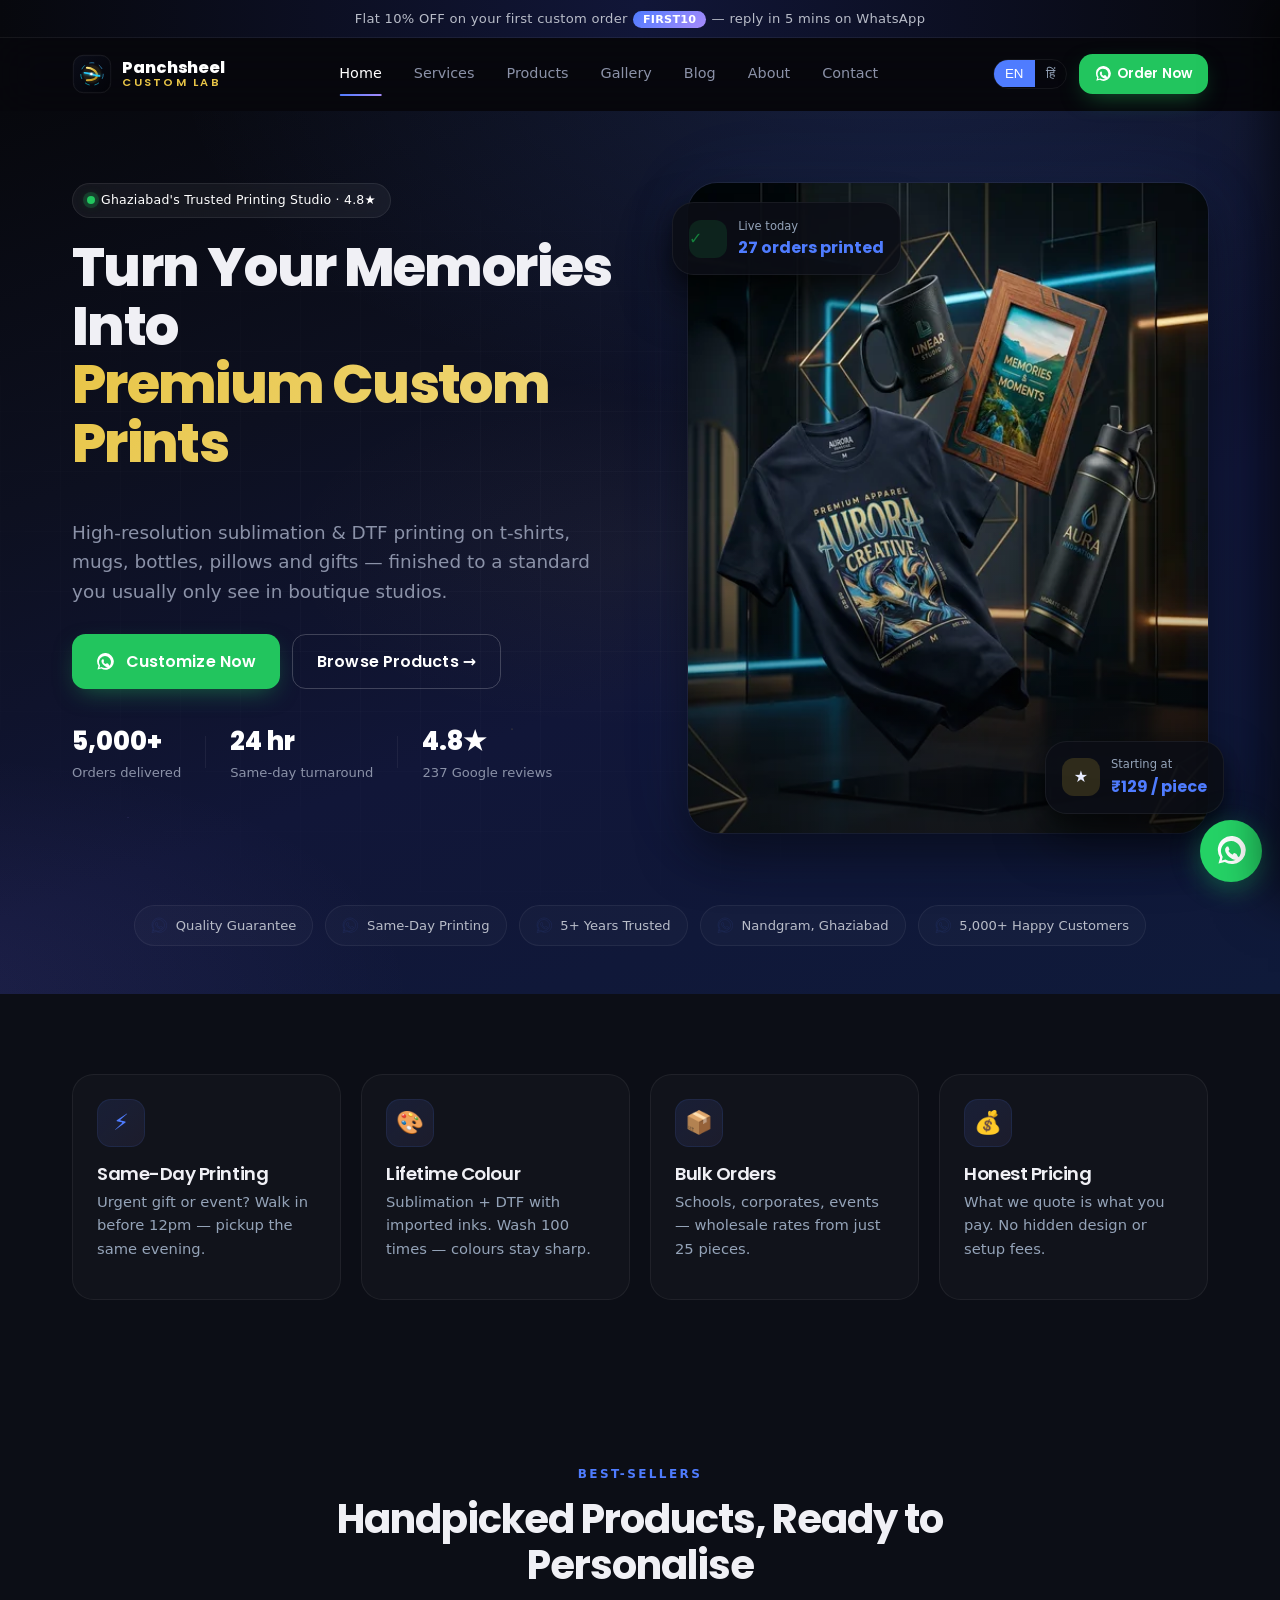
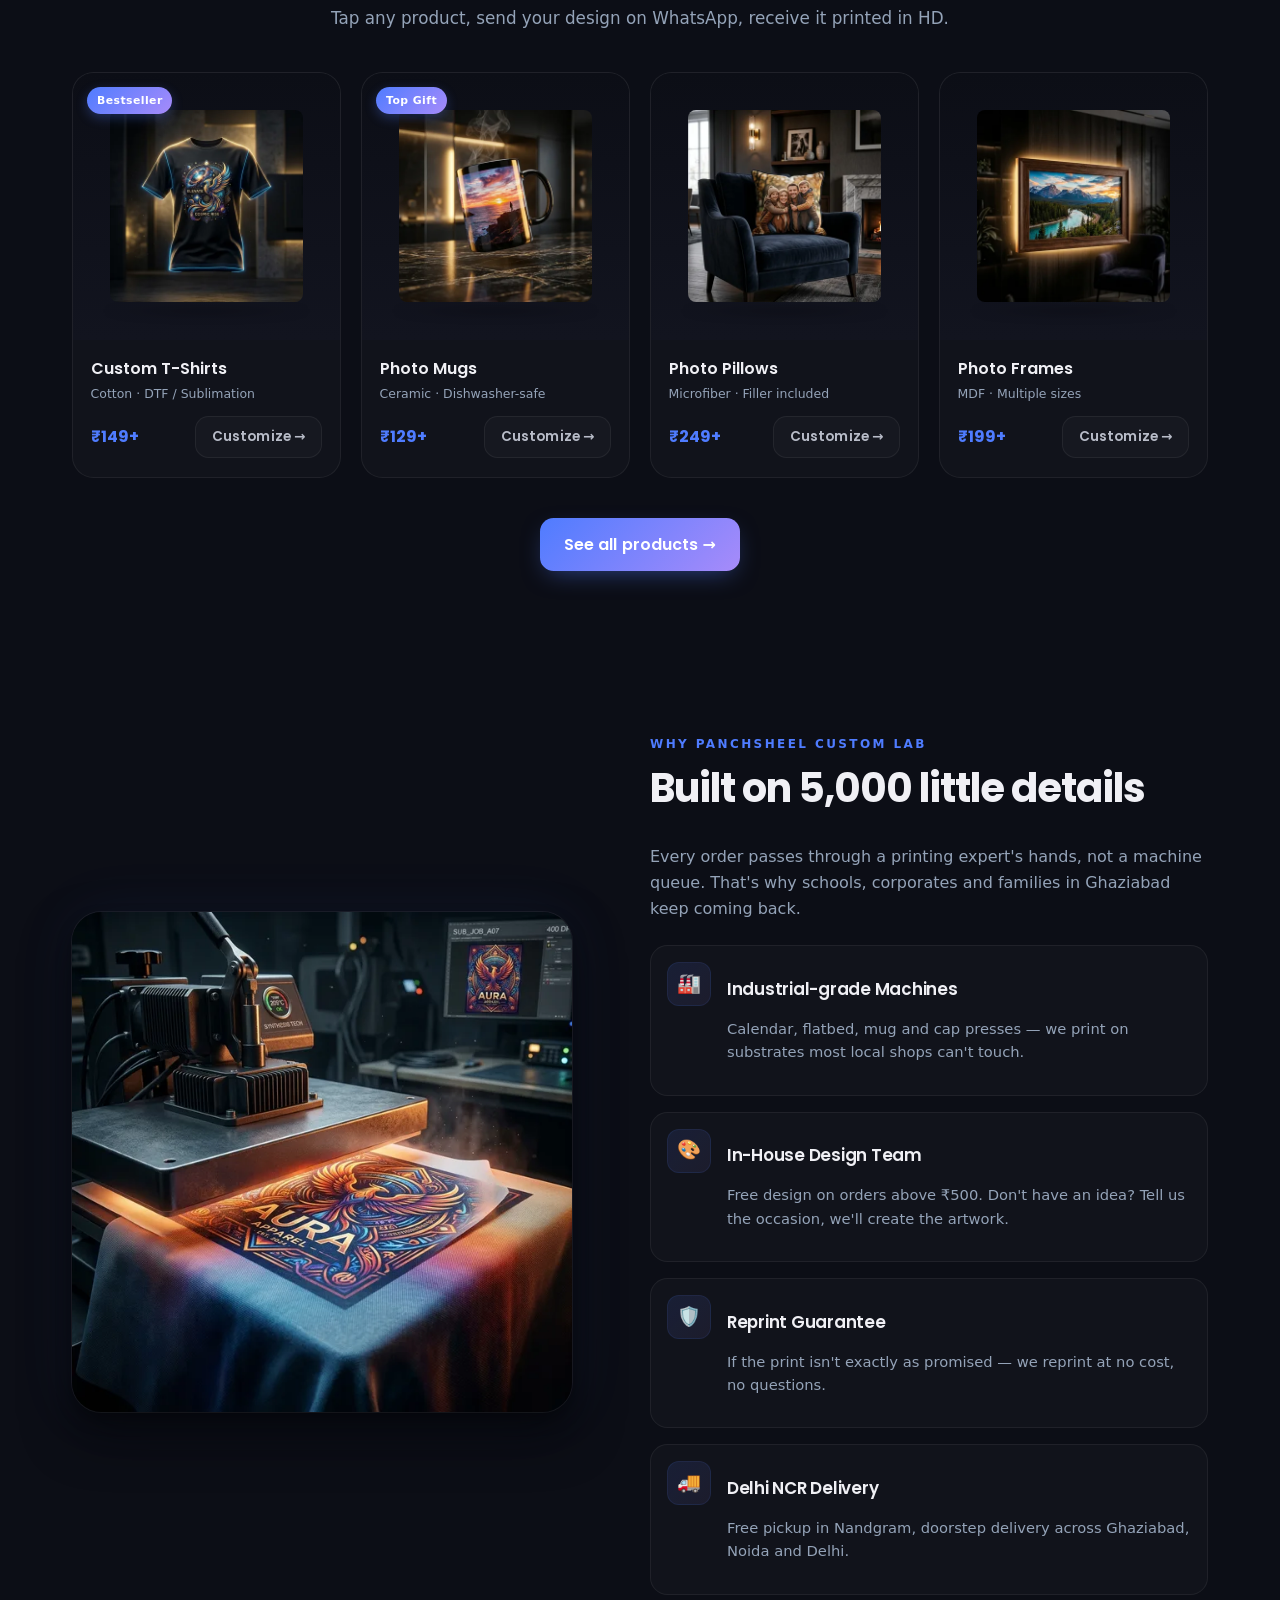
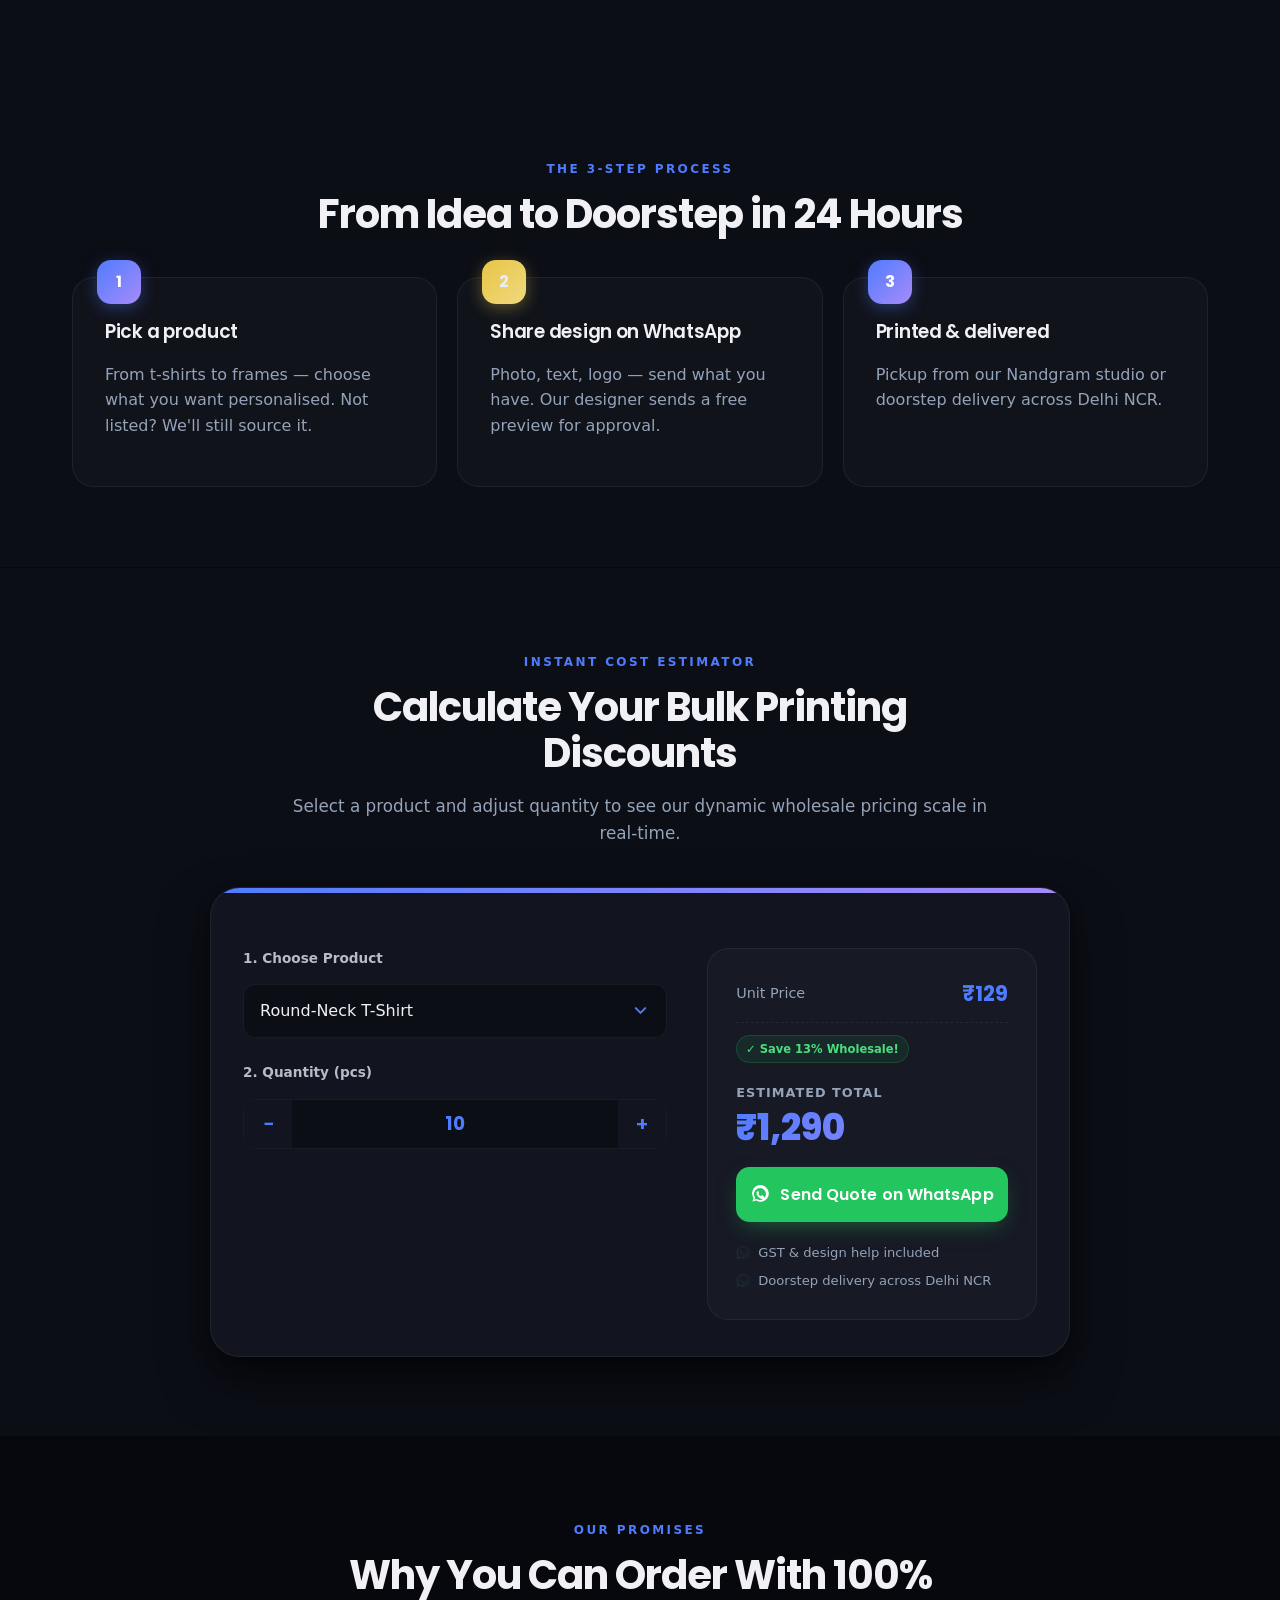
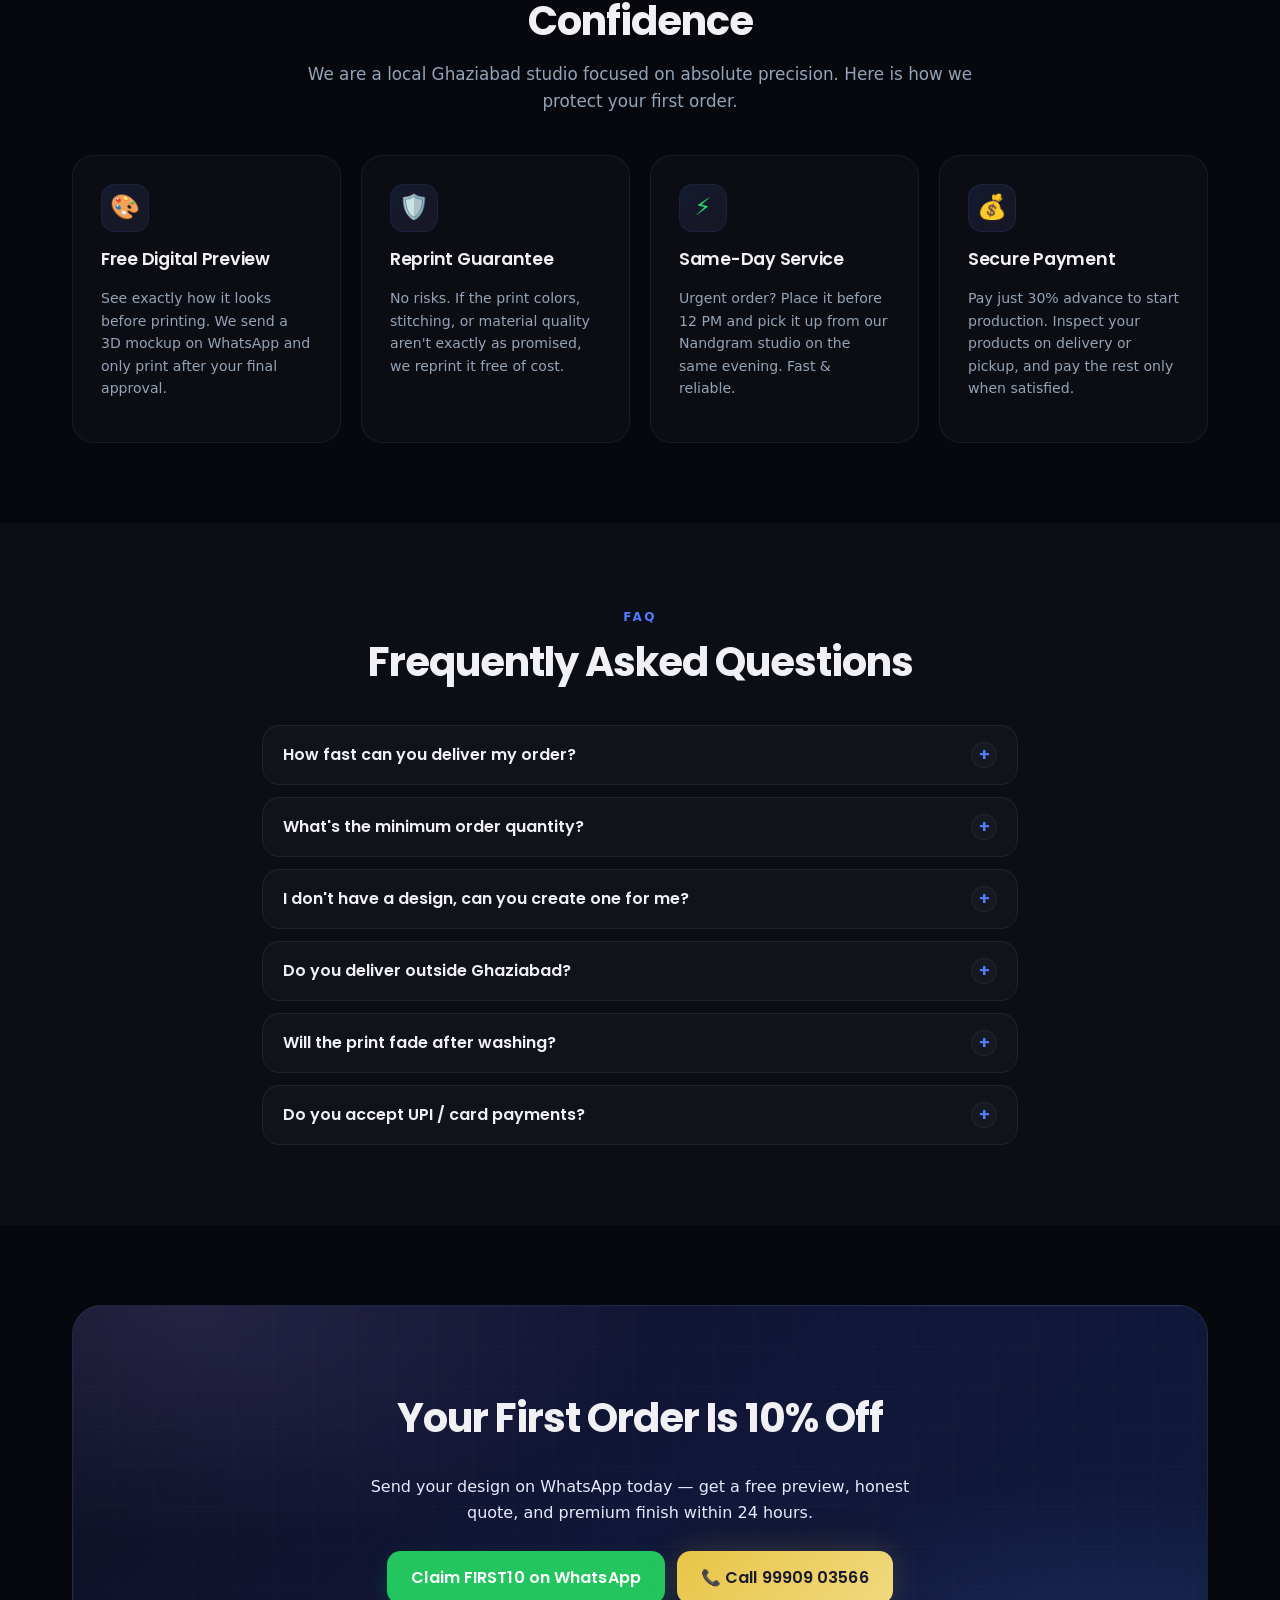
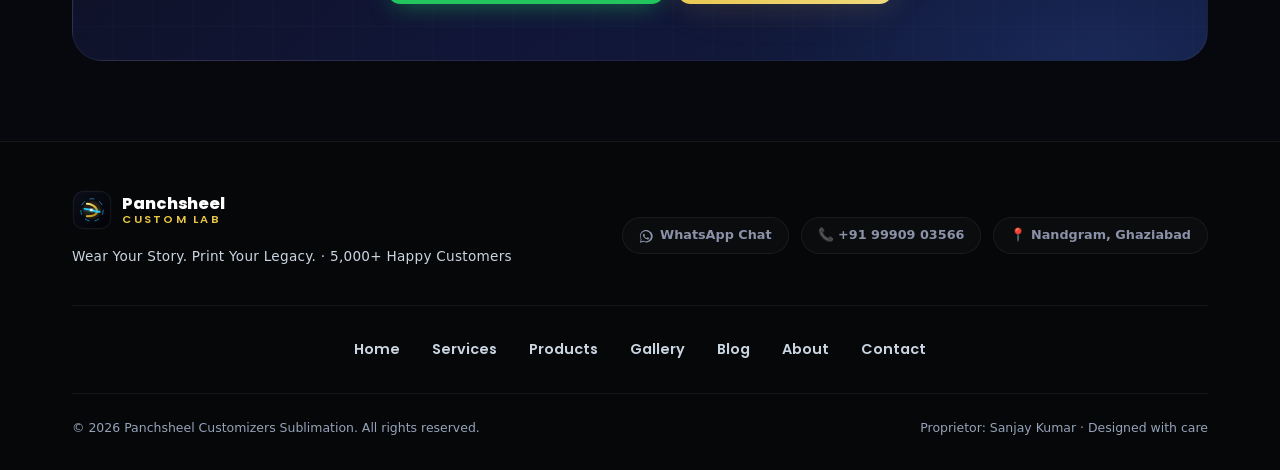
==== commit 08f2278a: "design: restore the premium transparent white outline WhatsApp SVG icons across all pages" ====
--- a/index.html
+++ b/index.html
@@ -1 +1 @@
-<!doctype html><html lang="en"><head><meta charset="utf-8" /><meta name="viewport" content="width=device-width,initial-scale=1" /><title>Panchsheel Custom Lab — Premium Custom Printing in Nandgram, Ghaziabad</title><meta name="description" content="Premium T-shirt, mug, bottle, pillow, frame & custom gift printing in Nandgram, Ghaziabad. Same-day printing, bulk orders, lifetime-colour sublimation. Order on WhatsApp." /><meta name="keywords" content="custom printing Nandgram, t shirt printing Ghaziabad, mug printing near me, custom gifts printing Ghaziabad, sublimation printing, school dress printing Ghaziabad" /><meta name="robots" content="index,follow" /><meta name="google-site-verification" content="ZeEfmThmQn9ae-xPkWEFfNN0FjXlwvRkOJU6zWRzMR0" /><meta name="theme-color" content="#07080d" /><link rel="canonical" href="https://panchsheelcustomlab.com/" /><meta property="og:type" content="website" /><meta property="og:title" content="Panchsheel Custom Lab — Premium Custom Printing in Ghaziabad" /><meta property="og:description" content="Same-day T-shirt, mug, bottle, pillow, frame & gift printing with lifetime colour. Ghaziabad's trusted studio." /><meta property="og:url" content="https://panchsheelcustomlab.com/" /><meta property="og:image" content="https://images.unsplash.com/photo-1521572163474-6864f9cf17ab?w=1200&h=630&fit=crop" /><meta name="twitter:card" content="summary_large_image" /><link rel="preconnect" href="https://fonts.googleapis.com" /><link rel="preconnect" href="https://fonts.gstatic.com" crossorigin /><link rel="preload" href="assets/img/hero_presentation.webp" as="image" type="image/webp" /><style> /* Critical inline CSS — above-the-fold only */ *{box-sizing:border-box}html{scroll-behavior:smooth}body{font-family:system-ui,-apple-system,Segoe UI,Roboto,sans-serif;margin:0;background:#07080d;color:#f0f0f5;line-height:1.6;-webkit-font-smoothing:antialiased}img{max-width:100%;height:auto;display:block}a{color:inherit;text-decoration:none}h1,h2,h3{color:#f0f0f5;letter-spacing:-.02em;font-weight:700}.container-x{max-width:1200px;margin-inline:auto;padding-inline:1.25rem}@media(min-width:768px){.container-x{padding-inline:2rem}}.reveal{opacity:0;transform:translateY(28px);transition:opacity .8s cubic-bezier(.16,1,.3,1),transform .8s cubic-bezier(.16,1,.3,1)}.reveal.visible{opacity:1;transform:none}.site-header{position:sticky;top:0;z-index:40;background:rgba(7,8,13,.6);backdrop-filter:saturate(140%) blur(20px);-webkit-backdrop-filter:saturate(140%) blur(20px);border-bottom:1px solid transparent;transition:all .4s}.offer-bar{background:linear-gradient(90deg,#07080d 0%,#111638 50%,#07080d 100%);color:#b8bcc8;font-size:.82rem;font-weight:500;text-align:center;padding:.5rem 1rem}.offer-bar .badge-inline{background:linear-gradient(135deg,#4f7cff,#a78bfa);color:#fff;padding:.1rem .55rem;border-radius:9999px;font-weight:700;font-size:.7rem;margin:0 .35rem}.hero{position:relative;overflow:hidden;isolation:isolate;background:linear-gradient(160deg,#07080d 0%,#0d1020 30%,#111638 60%,#0f1a3a 100%);color:#fff}.title-xl{font-size:clamp(2rem,4.6vw,3.4rem);letter-spacing:-.02em;font-weight:800;line-height:1.08}.hero-badge{display:inline-flex;align-items:center;gap:.4rem;background:rgba(255,255,255,.05);border:1px solid rgba(255,255,255,.08);color:#fff;padding:.4rem .85rem;border-radius:9999px;font-size:.78rem;font-weight:500;backdrop-filter:blur(12px)}.hero-badge .dot{width:.5rem;height:.5rem;border-radius:9999px;background:#22c55e;box-shadow:0 0 0 4px rgba(34,197,94,.2),0 0 12px rgba(34,197,94,.3)}.hero-photo{position:relative;border-radius:1.85rem;overflow:hidden;box-shadow:0 0 0 1px rgba(255,255,255,.06),0 24px 48px rgba(0,0,0,.5),0 0 80px rgba(79,124,255,.08)}.hero-photo img{aspect-ratio:4/5;width:100%;object-fit:cover;transform:scale(1.02)}.btn{display:inline-flex;align-items:center;justify-content:center;gap:.55rem;font-weight:600;border-radius:.85rem;padding:.85rem 1.5rem;transition:transform .2s,box-shadow .25s,background .2s;letter-spacing:.1px;white-space:nowrap;cursor:pointer;border:0}.btn-whats{background:#22c55e;color:#fff;box-shadow:0 8px 24px -8px rgba(34,197,94,.5)}.btn-outline{border:1.5px solid rgba(255,255,255,.2);color:#fff;background:transparent}.logo{display:inline-flex;align-items:center;gap:.65rem}.logo-mark{width:40px;height:40px}.logo-text{line-height:1.05}.logo-text .brand-line{display:block;font-weight:800;color:#fff;letter-spacing:-.01em;font-size:1.02rem}.logo-text .sub-line{display:block;font-size:.7rem;font-weight:600;color:#e8c547;letter-spacing:.2em;text-transform:uppercase;margin-top:.1rem}.desktop-nav{display:flex;align-items:center;gap:2rem}.nav-link{position:relative;font-weight:500;color:#8b92a8;padding:.25rem 0}.hide-sm{display:initial}.menu-btn{display:none;color:#fff;background:transparent;padding:.5rem}@media(max-width:1024px){.desktop-nav{display:none!important}.menu-btn{display:inline-flex!important}.hide-sm{display:none!important}} @media(max-width:768px){.hero{padding-top:0!important;padding-bottom:0!important;text-align:center!important}.hero > .container-x{display:flex!important;flex-direction:column!important;gap:2.5rem!important;align-items:center!important;padding-top:3.5rem!important;padding-bottom:3.5rem!important}} </style><link rel="stylesheet" href="assets/css/styles.min.css?v=5.0" media="print" onload="this.media='all'" /><noscript><link rel="stylesheet" href="assets/css/styles.min.css?v=5.0" /></noscript><link rel="stylesheet" href="assets/css/premium-theme.min.css?v=5.0" media="print" onload="this.media='all'" /><noscript><link rel="stylesheet" href="assets/css/premium-theme.min.css?v=5.0" /></noscript><link href="https://fonts.googleapis.com/css2?family=Poppins:wght@500;600;700;800&display=swap" rel="stylesheet" media="print" onload="this.media='all'" /><noscript><link href="https://fonts.googleapis.com/css2?family=Poppins:wght@500;600;700;800&display=swap" rel="stylesheet" /></noscript><link rel="icon" type="image/svg+xml" href="assets/img/logo.svg" /><script type="application/ld+json"> { "@context": "https://schema.org", "@graph": [ { "@type": "LocalBusiness", "@id": "https://panchsheelcustomlab.com/#localbusiness", "name": "Panchsheel Custom Lab", "alternateName": "Panchsheel Customizers Sublimation", "image": "https://images.unsplash.com/photo-1521572163474-6864f9cf17ab?w=1200", "logo": "https://panchsheelcustomlab.com/assets/img/logo.svg", "telephone": ["+91-9990903566", "+91-8882130530"], "email": "Panchsheel008@gmail.com", "address": { "@type": "PostalAddress", "streetAddress": "Nandgram", "addressLocality": "Ghaziabad", "addressRegion": "Uttar Pradesh", "postalCode": "201003", "addressCountry": "IN" }, "geo": { "@type": "GeoCoordinates", "latitude": 28.6942, "longitude": 77.4412 }, "url": "https://panchsheelcustomlab.com/", "priceRange": "₹₹", "openingHoursSpecification": [ { "@type": "OpeningHoursSpecification", "dayOfWeek": ["Monday", "Tuesday", "Wednesday", "Thursday", "Friday", "Saturday"], "opens": "10:00", "closes": "20:00" } ], "areaServed": [ { "@type": "AdministrativeArea", "name": "Ghaziabad" }, { "@type": "AdministrativeArea", "name": "Nandgram" }, { "@type": "AdministrativeArea", "name": "Delhi NCR" } ], "sameAs": [ "https://wa.me/919990903566", "https://panchsheelcustomlab.com/" ], "aggregateRating": { "@type": "AggregateRating", "ratingValue": "4.8", "reviewCount": "237" } }, { "@type": "Organization", "@id": "https://panchsheelcustomlab.com/#organization", "name": "Panchsheel Custom Lab", "logo": "https://panchsheelcustomlab.com/assets/img/logo.svg", "url": "https://panchsheelcustomlab.com/", "contactPoint": { "@type": "ContactPoint", "telephone": "+91-9990903566", "contactType": "proprietor", "areaServed": "IN", "availableLanguage": ["Hindi", "English"] } }, { "@type": "WebSite", "@id": "https://panchsheelcustomlab.com/#website", "url": "https://panchsheelcustomlab.com/", "name": "Panchsheel Custom Lab", "description": "Premium Custom Printing Studio in Ghaziabad" }, { "@type": "Service", "@id": "https://panchsheelcustomlab.com/#service-printing", "name": "Custom Printing Services", "serviceType": "Sublimation & DTF Printing", "provider": { "@id": "https://panchsheelcustomlab.com/#localbusiness" }, "areaServed": { "@type": "AdministrativeArea", "name": "Ghaziabad" }, "hasOfferCatalog": { "@type": "OfferCatalog", "name": "Printing Services Catalog", "itemListElement": [ { "@type": "Offer", "itemOffered": { "@type": "Service", "name": "T-Shirt Printing" } }, { "@type": "Offer", "itemOffered": { "@type": "Service", "name": "School Dress Printing" } }, { "@type": "Offer", "itemOffered": { "@type": "Service", "name": "Mug Printing" } }, { "@type": "Offer", "itemOffered": { "@type": "Service", "name": "Bottle Printing" } } ] } } ] } </script></head><body><div class="offer-bar text-center py-2 px-4"><span data-en="Flat 10% OFF on your first custom order" data-hi="पहले ऑर्डर पर सीधा 10% की छूट">Flat 10% OFF on your first custom order</span><span class="badge-inline">FIRST10</span><span class="hide-sm" data-en="— reply in 5 mins on WhatsApp" data-hi="— व्हाट्सएप पर 5 मिनट में जवाब">— reply in 5 mins on WhatsApp</span></div><header class="site-header"><div class="container-x" style="display:flex;align-items:center;justify-content:space-between;padding-top:1rem;padding-bottom:1rem"><a href="index.html" class="logo"><img src="assets/img/logo.svg?v=4.1" alt="Panchsheel Custom Lab logo" class="logo-mark" width="40" height="40" /><span class="logo-text"><span class="brand-line">Panchsheel</span><span class="sub-line">Custom Lab</span></span></a><nav class="hide-sm desktop-nav"><a href="index.html" class="nav-link" data-en="Home" data-hi="होम">Home</a><a href="services.html" class="nav-link" data-en="Services" data-hi="सेवाएं">Services</a><a href="products.html" class="nav-link" data-en="Products" data-hi="उत्पाद">Products</a><a href="gallery.html" class="nav-link" data-en="Gallery" data-hi="गैलरी">Gallery</a><a href="blog.html" class="nav-link" data-en="Blog" data-hi="ब्लॉग">Blog</a><a href="about.html" class="nav-link" data-en="About" data-hi="हमारे बारे में">About</a><a href="contact.html" class="nav-link" data-en="Contact" data-hi="संपर्क">Contact</a></nav><div style="display:flex;align-items:center;gap:.75rem"><div class="lang-toggle hide-sm" aria-label="Language toggle"><button data-lang="en" class="active">EN</button><button data-lang="hi">हिं</button></div><a href="https://wa.me/919990903566?text=Hi%2C%20I%20want%20to%20order%20a%20custom%20print" class="btn btn-whats btn-sm hide-sm"><svg width="16" height="16" viewBox="0 0 24 24" xmlns="http://www.w3.org/2000/svg" style="display:inline-block;vertical-align:middle;margin-right:3px"><path fill="#fff" d="M12.031 2a9.965 9.965 0 0 0-9.961 9.96c0 1.954.563 3.861 1.629 5.504l-1.7 6.225 6.371-1.67a9.923 9.923 0 0 0 5.662 1.735H12.03a9.97 9.97 0 0 0 9.96-9.963 9.965 9.965 0 0 0-9.96-9.96z"/><path fill="#25d366" d="M12.03 2.164a9.8 9.8 0 0 0-9.8 9.797c0 1.92.553 3.792 1.6 5.405l-.1-.237-.96 3.513 3.6-.945-.23.125a9.75 9.75 0 0 0 5.5 1.66h.007a9.8 9.8 0 0 0 9.8-9.805 9.8 9.8 0 0 0-9.8-9.797zm5.55 14.155c-.246.693-1.22 1.262-1.68 1.332-.38.06-1.12.1-2.9-0.63a12.87 12.87 0 0 1-5.18-4.54c-.58-.8-.92-1.74-.92-2.73 0-1.74.88-2.61 1.25-2.96.25-.24.52-.3.69-.3h.52c.16 0 .37.02.53.4.19.46.68 1.65.74 1.77.06.12.1.26.02.42-.08.16-.17.26-.32.44-.15.18-.32.32-.46.49-.15.16-.3.34-.13.64.3.52.68 1 1.15 1.45.6.53 1.1.87 1.6 1.1.29.14.46.12.63-.07.17-.2.74-.86.94-1.15.16-.23.36-.2.6-.1.24.1 1.53.72 1.79.85.26.13.43.2.5.31.07.1.07.61-.17 1.305z"/></svg> Order Now </a><button id="navToggle" aria-label="Menu" class="menu-btn btn btn-ghost btn-sm" style="padding:.5rem"><svg width="22" height="22" viewBox="0 0 24 24" fill="none" stroke="currentColor" stroke-width="2"><path d="M4 6h16M4 12h16M4 18h16"/></svg></button></div></div></header><main id="main-content"><section class="hero on-dark"><div class="container-x" style="display:grid;grid-template-columns:1fr;gap:3rem;padding-top:4.5rem;padding-bottom:4.5rem"><div style="max-width:640px"><span class="hero-badge"><span class="dot"></span><span data-en="Ghaziabad's Trusted Printing Studio · 4.8★" data-hi="गाज़ियाबाद का भरोसेमंद प्रिंटिंग स्टूडियो · 4.8★">Ghaziabad's Trusted Printing Studio · 4.8★</span></span><h1 class="title-xl" style="color:#fff;margin-top:1.25rem"><span data-en="Turn Your Memories Into" data-hi="अपनी यादों को बदलिए">Turn Your Memories Into</span><span style="color:var(--gold);display:block" data-en="Premium Custom Prints" data-hi="प्रीमियम कस्टम प्रिंट्स में">Premium Custom Prints</span></h1><p style="font-size:1.15rem;color:#cdd5f0;margin-top:1.25rem;max-width:540px" data-en="High-resolution sublimation &amp; DTF printing on t-shirts, mugs, bottles, pillows and gifts — finished to a standard you usually only see in boutique studios." data-hi="टी-शर्ट, मग, बोतल, तकिया और गिफ्ट पर हाई-रेज़ॉल्यूशन सब्लिमेशन और DTF प्रिंटिंग — वो क्वालिटी जो आम तौर पर बुटीक स्टूडियो में ही मिलती है।"> High-resolution sublimation &amp; DTF printing on t-shirts, mugs, bottles, pillows and gifts — finished to a standard you usually only see in boutique studios. </p><div style="display:flex;flex-wrap:wrap;gap:.75rem;margin-top:1.75rem"><a href="https://wa.me/919990903566?text=Hi%2C%20I%20want%20to%20order%20a%20custom%20print" class="btn btn-whats"><svg width="18" height="18" viewBox="0 0 24 24" xmlns="http://www.w3.org/2000/svg" style="display:inline-block;vertical-align:middle;margin-right:3px"><path fill="#fff" d="M12.031 2a9.965 9.965 0 0 0-9.961 9.96c0 1.954.563 3.861 1.629 5.504l-1.7 6.225 6.371-1.67a9.923 9.923 0 0 0 5.662 1.735H12.03a9.97 9.97 0 0 0 9.96-9.963 9.965 9.965 0 0 0-9.96-9.96z"/><path fill="#25d366" d="M12.03 2.164a9.8 9.8 0 0 0-9.8 9.797c0 1.92.553 3.792 1.6 5.405l-.1-.237-.96 3.513 3.6-.945-.23.125a9.75 9.75 0 0 0 5.5 1.66h.007a9.8 9.8 0 0 0 9.8-9.805 9.8 9.8 0 0 0-9.8-9.797zm5.55 14.155c-.246.693-1.22 1.262-1.68 1.332-.38.06-1.12.1-2.9-0.63a12.87 12.87 0 0 1-5.18-4.54c-.58-.8-.92-1.74-.92-2.73 0-1.74.88-2.61 1.25-2.96.25-.24.52-.3.69-.3h.52c.16 0 .37.02.53.4.19.46.68 1.65.74 1.77.06.12.1.26.02.42-.08.16-.17.26-.32.44-.15.18-.32.32-.46.49-.15.16-.3.34-.13.64.3.52.68 1 1.15 1.45.6.53 1.1.87 1.6 1.1.29.14.46.12.63-.07.17-.2.74-.86.94-1.15.16-.23.36-.2.6-.1.24.1 1.53.72 1.79.85.26.13.43.2.5.31.07.1.07.61-.17 1.305z"/></svg><span data-en="Customize Now" data-hi="अभी कस्टमाइज़ करें">Customize Now</span></a><a href="products.html" class="btn btn-outline"><span data-en="Browse Products →" data-hi="प्रोडक्ट्स देखें →">Browse Products →</span></a></div><div style="display:flex;align-items:center;gap:1.5rem;margin-top:2rem;color:#cdd5f0;flex-wrap:wrap"><div><div style="font-family:'Poppins';font-weight:800;font-size:1.6rem;color:#fff">5,000+</div><div style="font-size:.82rem" data-en="Orders delivered" data-hi="ऑर्डर्स डिलीवर">Orders delivered</div></div><div style="width:1px;height:32px;background:rgba(255,255,255,.15)"></div><div><div style="font-family:'Poppins';font-weight:800;font-size:1.6rem;color:#fff">24 hr</div><div style="font-size:.82rem" data-en="Same-day turnaround" data-hi="सेम-डे डिलीवरी">Same-day turnaround</div></div><div style="width:1px;height:32px;background:rgba(255,255,255,.15)"></div><div><div style="font-family:'Poppins';font-weight:800;font-size:1.6rem;color:#fff">4.8★</div><div style="font-size:.82rem" data-en="237 Google reviews" data-hi="237 गूगल रिव्यूज़">237 Google reviews</div></div></div></div><div style="position:relative;max-width:520px;justify-self:end;width:100%"><div class="hero-photo"><img src="assets/img/hero_presentation.webp" alt="Premium custom printed luxury products collection floating in dark glassmorphic studio" loading="eager" fetchpriority="high" width="500" height="625" /></div><div class="hero-float top"><div style="width:38px;height:38px;border-radius:12px;background:rgba(34,197,94,.12);color:#15803d;display:flex;align-items:center;justify-center;font-weight:700">✓</div><div><div style="font-size:.72rem;color:var(--muted)">Live today</div><div style="font-family:'Poppins';font-weight:700;color:var(--brand)">27 orders printed</div></div></div><div class="hero-float bottom"><div style="width:38px;height:38px;border-radius:12px;background:rgba(212,175,55,.18);color:var(--brand-ink);display:flex;align-items:center;justify-content:center">★</div><div><div style="font-size:.72rem;color:var(--muted)">Starting at</div><div style="font-family:'Poppins';font-weight:700;color:var(--brand)">₹129 / piece</div></div></div></div></div><div class="container-x" style="padding-bottom:3rem"><div class="trust-row"><span class="trust-chip"><svg width="16" height="16" viewBox="0 0 448 512" fill="none" stroke="currentColor" stroke-width="2.5"><path d="M380.9 97.1C339 55.1 283.2 32 223.9 32c-122.4 0-222 99.6-222 222 0 39.1 10.2 77.3 29.6 111L3 499l138.5-36.3c32.6 17.8 69 27.2 106.4 27.2 122.4 0 222-99.6 222-222 0-59.3-23-115.1-65-157.1zM223.9 459c-33.2 0-65.7-8.9-94-25.7l-6.7-4-82.4 21.6 22-80.3-4.4-7c-18.5-29.4-28.2-63.3-28.2-98.2 0-101.7 82.8-184.5 184.6-184.5 49.3 0 95.6 19.2 130.4 54.1 34.8 34.9 56.2 81.2 56.1 130.5 0 101.8-84.9 184.6-186.6 184.6zm101.2-138.2c-5.5-2.8-32.8-16.2-37.9-18-5.1-1.9-8.8-2.8-12.5 2.8-3.7 5.6-14.3 18-17.6 21.8-3.2 3.7-6.5 4.2-12 1.4-32.6-16.3-54-29.1-75.5-66-5.7-9.8 5.7-9.1 16.3-30.3 1.8-3.7.9-6.9-.5-9.7-1.4-2.8-12.5-30.1-17.1-41.2-4.5-10.8-9.1-9.3-12.5-9.5-3.2-.2-6.9-.2-10.6-.2-3.7 0-9.7 1.4-14.8 6.9-5.1 5.6-19.4 19-19.4 46.3 0 27.3 19.9 53.7 22.6 57.4 2.8 3.7 39.1 59.7 94.8 83.8 35.2 15.2 49 16.5 66.6 13.9 10.7-1.6 32.8-13.4 37.4-26.4 4.6-13 4.6-24.1 3.2-26.4-1.3-2.5-5-3.9-10.5-6.6z"/></svg> Quality Guarantee</span><span class="trust-chip"><svg width="16" height="16" viewBox="0 0 448 512" fill="none" stroke="currentColor" stroke-width="2.5"><path d="M380.9 97.1C339 55.1 283.2 32 223.9 32c-122.4 0-222 99.6-222 222 0 39.1 10.2 77.3 29.6 111L3 499l138.5-36.3c32.6 17.8 69 27.2 106.4 27.2 122.4 0 222-99.6 222-222 0-59.3-23-115.1-65-157.1zM223.9 459c-33.2 0-65.7-8.9-94-25.7l-6.7-4-82.4 21.6 22-80.3-4.4-7c-18.5-29.4-28.2-63.3-28.2-98.2 0-101.7 82.8-184.5 184.6-184.5 49.3 0 95.6 19.2 130.4 54.1 34.8 34.9 56.2 81.2 56.1 130.5 0 101.8-84.9 184.6-186.6 184.6zm101.2-138.2c-5.5-2.8-32.8-16.2-37.9-18-5.1-1.9-8.8-2.8-12.5 2.8-3.7 5.6-14.3 18-17.6 21.8-3.2 3.7-6.5 4.2-12 1.4-32.6-16.3-54-29.1-75.5-66-5.7-9.8 5.7-9.1 16.3-30.3 1.8-3.7.9-6.9-.5-9.7-1.4-2.8-12.5-30.1-17.1-41.2-4.5-10.8-9.1-9.3-12.5-9.5-3.2-.2-6.9-.2-10.6-.2-3.7 0-9.7 1.4-14.8 6.9-5.1 5.6-19.4 19-19.4 46.3 0 27.3 19.9 53.7 22.6 57.4 2.8 3.7 39.1 59.7 94.8 83.8 35.2 15.2 49 16.5 66.6 13.9 10.7-1.6 32.8-13.4 37.4-26.4 4.6-13 4.6-24.1 3.2-26.4-1.3-2.5-5-3.9-10.5-6.6z"/></svg> Same-Day Printing</span><span class="trust-chip"><svg width="16" height="16" viewBox="0 0 448 512" fill="none" stroke="currentColor" stroke-width="2.5"><path d="M380.9 97.1C339 55.1 283.2 32 223.9 32c-122.4 0-222 99.6-222 222 0 39.1 10.2 77.3 29.6 111L3 499l138.5-36.3c32.6 17.8 69 27.2 106.4 27.2 122.4 0 222-99.6 222-222 0-59.3-23-115.1-65-157.1zM223.9 459c-33.2 0-65.7-8.9-94-25.7l-6.7-4-82.4 21.6 22-80.3-4.4-7c-18.5-29.4-28.2-63.3-28.2-98.2 0-101.7 82.8-184.5 184.6-184.5 49.3 0 95.6 19.2 130.4 54.1 34.8 34.9 56.2 81.2 56.1 130.5 0 101.8-84.9 184.6-186.6 184.6zm101.2-138.2c-5.5-2.8-32.8-16.2-37.9-18-5.1-1.9-8.8-2.8-12.5 2.8-3.7 5.6-14.3 18-17.6 21.8-3.2 3.7-6.5 4.2-12 1.4-32.6-16.3-54-29.1-75.5-66-5.7-9.8 5.7-9.1 16.3-30.3 1.8-3.7.9-6.9-.5-9.7-1.4-2.8-12.5-30.1-17.1-41.2-4.5-10.8-9.1-9.3-12.5-9.5-3.2-.2-6.9-.2-10.6-.2-3.7 0-9.7 1.4-14.8 6.9-5.1 5.6-19.4 19-19.4 46.3 0 27.3 19.9 53.7 22.6 57.4 2.8 3.7 39.1 59.7 94.8 83.8 35.2 15.2 49 16.5 66.6 13.9 10.7-1.6 32.8-13.4 37.4-26.4 4.6-13 4.6-24.1 3.2-26.4-1.3-2.5-5-3.9-10.5-6.6z"/></svg> 5+ Years Trusted</span><span class="trust-chip"><svg width="16" height="16" viewBox="0 0 448 512" fill="none" stroke="currentColor" stroke-width="2.5"><path d="M380.9 97.1C339 55.1 283.2 32 223.9 32c-122.4 0-222 99.6-222 222 0 39.1 10.2 77.3 29.6 111L3 499l138.5-36.3c32.6 17.8 69 27.2 106.4 27.2 122.4 0 222-99.6 222-222 0-59.3-23-115.1-65-157.1zM223.9 459c-33.2 0-65.7-8.9-94-25.7l-6.7-4-82.4 21.6 22-80.3-4.4-7c-18.5-29.4-28.2-63.3-28.2-98.2 0-101.7 82.8-184.5 184.6-184.5 49.3 0 95.6 19.2 130.4 54.1 34.8 34.9 56.2 81.2 56.1 130.5 0 101.8-84.9 184.6-186.6 184.6zm101.2-138.2c-5.5-2.8-32.8-16.2-37.9-18-5.1-1.9-8.8-2.8-12.5 2.8-3.7 5.6-14.3 18-17.6 21.8-3.2 3.7-6.5 4.2-12 1.4-32.6-16.3-54-29.1-75.5-66-5.7-9.8 5.7-9.1 16.3-30.3 1.8-3.7.9-6.9-.5-9.7-1.4-2.8-12.5-30.1-17.1-41.2-4.5-10.8-9.1-9.3-12.5-9.5-3.2-.2-6.9-.2-10.6-.2-3.7 0-9.7 1.4-14.8 6.9-5.1 5.6-19.4 19-19.4 46.3 0 27.3 19.9 53.7 22.6 57.4 2.8 3.7 39.1 59.7 94.8 83.8 35.2 15.2 49 16.5 66.6 13.9 10.7-1.6 32.8-13.4 37.4-26.4 4.6-13 4.6-24.1 3.2-26.4-1.3-2.5-5-3.9-10.5-6.6z"/></svg> Nandgram, Ghaziabad</span><span class="trust-chip"><svg width="16" height="16" viewBox="0 0 448 512" fill="none" stroke="currentColor" stroke-width="2.5"><path d="M380.9 97.1C339 55.1 283.2 32 223.9 32c-122.4 0-222 99.6-222 222 0 39.1 10.2 77.3 29.6 111L3 499l138.5-36.3c32.6 17.8 69 27.2 106.4 27.2 122.4 0 222-99.6 222-222 0-59.3-23-115.1-65-157.1zM223.9 459c-33.2 0-65.7-8.9-94-25.7l-6.7-4-82.4 21.6 22-80.3-4.4-7c-18.5-29.4-28.2-63.3-28.2-98.2 0-101.7 82.8-184.5 184.6-184.5 49.3 0 95.6 19.2 130.4 54.1 34.8 34.9 56.2 81.2 56.1 130.5 0 101.8-84.9 184.6-186.6 184.6zm101.2-138.2c-5.5-2.8-32.8-16.2-37.9-18-5.1-1.9-8.8-2.8-12.5 2.8-3.7 5.6-14.3 18-17.6 21.8-3.2 3.7-6.5 4.2-12 1.4-32.6-16.3-54-29.1-75.5-66-5.7-9.8 5.7-9.1 16.3-30.3 1.8-3.7.9-6.9-.5-9.7-1.4-2.8-12.5-30.1-17.1-41.2-4.5-10.8-9.1-9.3-12.5-9.5-3.2-.2-6.9-.2-10.6-.2-3.7 0-9.7 1.4-14.8 6.9-5.1 5.6-19.4 19-19.4 46.3 0 27.3 19.9 53.7 22.6 57.4 2.8 3.7 39.1 59.7 94.8 83.8 35.2 15.2 49 16.5 66.6 13.9 10.7-1.6 32.8-13.4 37.4-26.4 4.6-13 4.6-24.1 3.2-26.4-1.3-2.5-5-3.9-10.5-6.6z"/></svg> 5,000+ Happy Customers</span></div></div></section><section class="section"><div class="container-x"><div class="grid-auto cols-2 cols-4"><div class="feature reveal"><div class="feature-ico">⚡</div><h2 style="font-size:1.15rem;font-weight:600;margin-bottom:0" data-en="Same-Day Printing" data-hi="उसी दिन प्रिंटिंग">Same-Day Printing</h2><p class="muted" style="font-size:.92rem;margin-top:.35rem" data-en="Urgent gift or event? Walk in before 12pm — pickup the same evening." data-hi="अर्जेंट गिफ्ट या इवेंट? दोपहर 12 से पहले आएं — शाम तक तैयार।">Urgent gift or event? Walk in before 12pm — pickup the same evening.</p></div><div class="feature reveal"><div class="feature-ico">🎨</div><h2 style="font-size:1.15rem;font-weight:600;margin-bottom:0" data-en="Lifetime Colour" data-hi="लाइफटाइम रंग">Lifetime Colour</h2><p class="muted" style="font-size:.92rem;margin-top:.35rem" data-en="Sublimation + DTF with imported inks. Wash 100 times — colours stay sharp." data-hi="इम्पोर्टेड इंक के साथ सब्लिमेशन + DTF। 100 बार धोइए — रंग वैसे के वैसे।">Sublimation + DTF with imported inks. Wash 100 times — colours stay sharp.</p></div><div class="feature reveal"><div class="feature-ico">📦</div><h2 style="font-size:1.15rem;font-weight:600;margin-bottom:0" data-en="Bulk Orders" data-hi="बल्क ऑर्डर">Bulk Orders</h2><p class="muted" style="font-size:.92rem;margin-top:.35rem" data-en="Schools, corporates, events — wholesale rates from just 25 pieces." data-hi="स्कूल, कॉर्पोरेट, इवेंट — सिर्फ 25 पीस से होलसेल रेट।">Schools, corporates, events — wholesale rates from just 25 pieces.</p></div><div class="feature reveal"><div class="feature-ico">💰</div><h2 style="font-size:1.15rem;font-weight:600;margin-bottom:0" data-en="Honest Pricing" data-hi="ईमानदार क़ीमत">Honest Pricing</h2><p class="muted" style="font-size:.92rem;margin-top:.35rem" data-en="What we quote is what you pay. No hidden design or setup fees." data-hi="जो रेट बताते हैं वही लेते हैं। कोई छुपा चार्ज नहीं।">What we quote is what you pay. No hidden design or setup fees.</p></div></div></div></section><section class="section" style="background:var(--bg-soft)"><div class="container-x"><div class="section-head reveal"><span class="eyebrow">Best-Sellers</span><h2 data-en="Handpicked Products, Ready to Personalise" data-hi="चुनिंदा प्रोडक्ट्स — आपके नाम पर">Handpicked Products, Ready to Personalise</h2><p class="muted" data-en="Tap any product, send your design on WhatsApp, receive it printed in HD." data-hi="कोई भी प्रोडक्ट चुनें, डिज़ाइन व्हाट्सएप पर भेजें, HD क्वालिटी में प्रिंट पाएं।">Tap any product, send your design on WhatsApp, receive it printed in HD.</p></div><div class="grid-auto cols-2 cols-4"><a href="products.html" class="product-card reveal"><span class="badge">Bestseller</span><div class="product-shot"><img loading="lazy" src="assets/img/custom_tshirt.webp" alt="Premium cotton custom printed t-shirt" width="400" height="400" /></div><div class="product-body"><div class="product-title">Custom T-Shirts</div><div class="product-meta">Cotton · DTF / Sublimation</div><div class="product-row"><span class="price">₹149+</span><span class="btn btn-ghost btn-sm">Customize →</span></div></div></a><a href="products.html" class="product-card reveal"><span class="badge">Top Gift</span><div class="product-shot"><img loading="lazy" src="assets/img/custom_mug.webp" alt="White ceramic photo mug custom printed" width="400" height="400" /></div><div class="product-body"><div class="product-title">Photo Mugs</div><div class="product-meta">Ceramic · Dishwasher-safe</div><div class="product-row"><span class="price">₹129+</span><span class="btn btn-ghost btn-sm">Customize →</span></div></div></a><a href="products.html" class="product-card reveal"><div class="product-shot"><img loading="lazy" src="assets/img/custom_pillow.webp" alt="Personalised photo pillow with zipper" width="400" height="400" /></div><div class="product-body"><div class="product-title">Photo Pillows</div><div class="product-meta">Microfiber · Filler included</div><div class="product-row"><span class="price">₹249+</span><span class="btn btn-ghost btn-sm">Customize →</span></div></div></a><a href="products.html" class="product-card reveal"><div class="product-shot"><img loading="lazy" src="assets/img/custom_frame.webp" alt="Custom MDF photo frame" width="400" height="400" /></div><div class="product-body"><div class="product-title">Photo Frames</div><div class="product-meta">MDF · Multiple sizes</div><div class="product-row"><span class="price">₹199+</span><span class="btn btn-ghost btn-sm">Customize →</span></div></div></a></div><div style="text-align:center;margin-top:2.5rem"><a href="products.html" class="btn btn-primary"><span data-en="See all products →" data-hi="सभी प्रोडक्ट्स देखें →">See all products →</span></a></div></div></section><section class="section"><div class="container-x" style="display:grid;gap:3rem;grid-template-columns:1fr"><div class="grid-auto cols-2" style="align-items:center"><div class="reveal"><img src="assets/img/custom_process.webp" alt="Panchsheel Custom Lab printing studio — machines and process" style="border-radius:var(--r-xl);box-shadow:var(--shadow-lg);aspect-ratio:1/1;object-fit:cover" loading="lazy" width="500" height="500" /></div><div class="reveal"><span class="eyebrow">Why Panchsheel Custom Lab</span><h2 class="title-lg" style="margin-top:.6rem" data-en="Built on 5,000 little details" data-hi="5,000 छोटी-छोटी बातों पर टिका भरोसा">Built on 5,000 little details</h2><p class="muted" style="margin-top:.85rem" data-en="Every order passes through a printing expert's hands, not a machine queue. That's why schools, corporates and families in Ghaziabad keep coming back." data-hi="हर ऑर्डर मशीन नहीं, एक प्रिंटिंग एक्सपर्ट के हाथों से गुज़रता है। इसीलिए गाज़ियाबाद के स्कूल, कॉर्पोरेट और परिवार दोबारा आते हैं।"> Every order passes through a printing expert's hands, not a machine queue. That's why schools, corporates and families in Ghaziabad keep coming back. </p><div style="display:grid;gap:1rem;margin-top:1.5rem"><div class="why-item"><div class="why-ico">🏭</div><div><h3 style="font-size:1.05rem" data-en="Industrial-grade Machines" data-hi="इंडस्ट्रियल-ग्रेड मशीनें">Industrial-grade Machines</h3><p class="muted" style="font-size:.92rem" data-en="Calendar, flatbed, mug and cap presses — we print on substrates most local shops can't touch." data-hi="कैलेंडर, फ्लैटबेड, मग और कैप प्रेस — हम उन सतहों पर प्रिंट करते हैं जो ज़्यादातर लोकल दुकानों के बस की बात नहीं।">Calendar, flatbed, mug and cap presses — we print on substrates most local shops can't touch.</p></div></div><div class="why-item"><div class="why-ico">🎨</div><div><h3 style="font-size:1.05rem" data-en="In-House Design Team" data-hi="इन-हाउस डिज़ाइन टीम">In-House Design Team</h3><p class="muted" style="font-size:.92rem" data-en="Free design on orders above ₹500. Don't have an idea? Tell us the occasion, we'll create the artwork." data-hi="₹500 से ऊपर के ऑर्डर पर फ्री डिज़ाइन। कोई आइडिया नहीं? बस मौका बताइए, आर्टवर्क हम बना देंगे।">Free design on orders above ₹500. Don't have an idea? Tell us the occasion, we'll create the artwork.</p></div></div><div class="why-item"><div class="why-ico">🛡️</div><div><h3 style="font-size:1.05rem" data-en="Reprint Guarantee" data-hi="रीप्रिंट गारंटी">Reprint Guarantee</h3><p class="muted" style="font-size:.92rem" data-en="If the print isn't exactly as promised — we reprint at no cost, no questions." data-hi="अगर प्रिंट वैसा नहीं जैसा वादा किया — तो बिना कोई सवाल, फ्री रीप्रिंट।">If the print isn't exactly as promised — we reprint at no cost, no questions.</p></div></div><div class="why-item"><div class="why-ico">🚚</div><div><h3 style="font-size:1.05rem" data-en="Delhi NCR Delivery" data-hi="दिल्ली NCR डिलीवरी">Delhi NCR Delivery</h3><p class="muted" style="font-size:.92rem" data-en="Free pickup in Nandgram, doorstep delivery across Ghaziabad, Noida and Delhi." data-hi="नंदग्राम में फ्री पिकअप, गाज़ियाबाद, नोएडा और दिल्ली में डोरस्टेप डिलीवरी।">Free pickup in Nandgram, doorstep delivery across Ghaziabad, Noida and Delhi.</p></div></div></div></div></div></div></section><section class="section" style="background:var(--bg-soft)"><div class="container-x"><div class="section-head reveal"><span class="eyebrow">The 3-Step Process</span><h2 data-en="From Idea to Doorstep in 24 Hours" data-hi="24 घंटे में आइडिया से डिलीवरी तक">From Idea to Doorstep in 24 Hours</h2></div><div class="grid-auto cols-3"><div class="feature reveal" style="padding:2rem;position:relative"><div style="position:absolute;top:-18px;left:24px;width:44px;height:44px;border-radius:14px;background:var(--brand);color:#fff;font-family:'Poppins';font-weight:700;display:flex;align-items:center;justify-content:center;box-shadow:var(--shadow)">1</div><h3 style="margin-top:.6rem" data-en="Pick a product" data-hi="प्रोडक्ट चुनें">Pick a product</h3><p class="muted" style="margin-top:.5rem" data-en="From t-shirts to frames — choose what you want personalised. Not listed? We'll still source it." data-hi="टी-शर्ट से फ्रेम तक — जो चाहें वो चुनें। लिस्ट में नहीं? फिर भी बनाकर देंगे।">From t-shirts to frames — choose what you want personalised. Not listed? We'll still source it.</p></div><div class="feature reveal" style="padding:2rem;position:relative"><div style="position:absolute;top:-18px;left:24px;width:44px;height:44px;border-radius:14px;background:var(--gold);color:var(--brand-ink);font-family:'Poppins';font-weight:700;display:flex;align-items:center;justify-content:center;box-shadow:var(--shadow)">2</div><h3 style="margin-top:.6rem" data-en="Share design on WhatsApp" data-hi="व्हाट्सएप पर डिज़ाइन भेजें">Share design on WhatsApp</h3><p class="muted" style="margin-top:.5rem" data-en="Photo, text, logo — send what you have. Our designer sends a free preview for approval." data-hi="फोटो, टेक्स्ट, लोगो — जो भी है भेजिए। हमारे डिज़ाइनर फ्री प्रीव्यू भेजेंगे।">Photo, text, logo — send what you have. Our designer sends a free preview for approval.</p></div><div class="feature reveal" style="padding:2rem;position:relative"><div style="position:absolute;top:-18px;left:24px;width:44px;height:44px;border-radius:14px;background:var(--brand);color:#fff;font-family:'Poppins';font-weight:700;display:flex;align-items:center;justify-content:center;box-shadow:var(--shadow)">3</div><h3 style="margin-top:.6rem" data-en="Printed &amp; delivered" data-hi="प्रिंट और डिलीवर">Printed &amp; delivered</h3><p class="muted" style="margin-top:.5rem" data-en="Pickup from our Nandgram studio or doorstep delivery across Delhi NCR." data-hi="नंदग्राम स्टूडियो से पिकअप या दिल्ली NCR में डोरस्टेप डिलीवरी।">Pickup from our Nandgram studio or doorstep delivery across Delhi NCR.</p></div></div></div></section><section class="section" style="background:var(--bg-soft)"><div class="container-x"><div class="section-head reveal"><span class="eyebrow" data-en="Instant Cost Estimator" data-hi="तुरंत रेट कैलकुलेटर">Instant Cost Estimator</span><h2 data-en="Calculate Your Bulk Printing Discounts" data-hi="बल्क प्रिंटिंग डिस्काउंट का अंदाज़ा लगाएं">Calculate Your Bulk Printing Discounts</h2><p class="muted" data-en="Select a product and adjust quantity to see our dynamic wholesale pricing scale in real-time." data-hi="प्रोडक्ट और क्वांटिटी चुनें और देखें कि बल्क ऑर्डर पर हमारी कीमतें कैसे कम होती हैं।">Select a product and adjust quantity to see our dynamic wholesale pricing scale in real-time.</p></div><div class="calc-card reveal" style="max-width:860px;margin:0 auto"><div class="calc-grid"><div style="display:flex;flex-direction:column;gap:1.5rem"><div class="calc-control"><label class="label" for="calcProduct" data-en="1. Choose Product" data-hi="1. प्रोडक्ट चुनें">1. Choose Product</label><select id="calcProduct" class="field calc-select"><option value="tshirt" data-en="Round-Neck T-Shirt" data-hi="गोल-गला टी-शर्ट">Round-Neck T-Shirt</option><option value="polo" data-en="Polo T-Shirt" data-hi="पोलो टी-शर्ट (कॉलर)">Polo T-Shirt</option><option value="mug" data-en="White Photo Mug" data-hi="सफ़ेद फोटो मग">White Photo Mug</option><option value="bottle" data-en="Steel Sipper Bottle" data-hi="स्टील सिपर बोतल">Steel Sipper Bottle</option><option value="pillow" data-en="Photo Pillow" data-hi="फोटो तकिया (कुशन)">Photo Pillow</option><option value="frame" data-en="MDF Photo Frame" data-hi="MDF फोटो फ्रेम">MDF Photo Frame</option><option value="keychain" data-en="Photo Keychain" data-hi="फोटो कीचेन">Photo Keychain</option></select></div><div class="calc-control"><label class="label" for="calcQty" data-en="2. Quantity (pcs)" data-hi="2. मात्रा (पीस)">2. Quantity (pcs)</label><div class="qty-input-group"><button id="calcMinus" class="qty-btn" aria-label="Decrease quantity">−</button><input id="calcQty" type="number" min="1" value="10" class="qty-field" /><button id="calcPlus" class="qty-btn" aria-label="Increase quantity">+</button></div></div></div><div class="calc-result-card"><div><div class="calc-price-row"><span class="muted" style="font-size:.9rem" data-en="Unit Price" data-hi="प्रति पीस क़ीमत">Unit Price</span><span id="valUnit" class="price" style="font-size:1.3rem">₹129</span></div><div style="margin-top:.75rem"><span id="badgeDisc" class="badge-discount" style="display:none">✓ Save 15% Wholesale!</span></div></div><div class="calc-total-row"><span class="calc-total-label" data-en="Estimated Total" data-hi="अनुमानित कुल">Estimated Total</span><div id="valTotal" class="calc-total-val">₹1,290</div></div><a id="btnCalcWa" href="#" target="_blank" class="btn btn-whats" style="justify-content:center;padding:.9rem"><svg width="18" height="18" viewBox="0 0 24 24" xmlns="http://www.w3.org/2000/svg" style="display:inline-block;vertical-align:middle;margin-right:3px"><path fill="#fff" d="M12.031 2a9.965 9.965 0 0 0-9.961 9.96c0 1.954.563 3.861 1.629 5.504l-1.7 6.225 6.371-1.67a9.923 9.923 0 0 0 5.662 1.735H12.03a9.97 9.97 0 0 0 9.96-9.963 9.965 9.965 0 0 0-9.96-9.96z"/><path fill="#25d366" d="M12.03 2.164a9.8 9.8 0 0 0-9.8 9.797c0 1.92.553 3.792 1.6 5.405l-.1-.237-.96 3.513 3.6-.945-.23.125a9.75 9.75 0 0 0 5.5 1.66h.007a9.8 9.8 0 0 0 9.8-9.805 9.8 9.8 0 0 0-9.8-9.797zm5.55 14.155c-.246.693-1.22 1.262-1.68 1.332-.38.06-1.12.1-2.9-0.63a12.87 12.87 0 0 1-5.18-4.54c-.58-.8-.92-1.74-.92-2.73 0-1.74.88-2.61 1.25-2.96.25-.24.52-.3.69-.3h.52c.16 0 .37.02.53.4.19.46.68 1.65.74 1.77.06.12.1.26.02.42-.08.16-.17.26-.32.44-.15.18-.32.32-.46.49-.15.16-.3.34-.13.64.3.52.68 1 1.15 1.45.6.53 1.1.87 1.6 1.1.29.14.46.12.63-.07.17-.2.74-.86.94-1.15.16-.23.36-.2.6-.1.24.1 1.53.72 1.79.85.26.13.43.2.5.31.07.1.07.61-.17 1.305z"/></svg><span data-en="Send Quote on WhatsApp" data-hi="व्हाट्सएप पर कोट भेजें">Send Quote on WhatsApp</span></a><div class="calc-bullet-list"><div class="calc-bullet"><svg width="14" height="14" viewBox="0 0 448 512" fill="none" stroke="currentColor" stroke-width="3"><path d="M380.9 97.1C339 55.1 283.2 32 223.9 32c-122.4 0-222 99.6-222 222 0 39.1 10.2 77.3 29.6 111L3 499l138.5-36.3c32.6 17.8 69 27.2 106.4 27.2 122.4 0 222-99.6 222-222 0-59.3-23-115.1-65-157.1zM223.9 459c-33.2 0-65.7-8.9-94-25.7l-6.7-4-82.4 21.6 22-80.3-4.4-7c-18.5-29.4-28.2-63.3-28.2-98.2 0-101.7 82.8-184.5 184.6-184.5 49.3 0 95.6 19.2 130.4 54.1 34.8 34.9 56.2 81.2 56.1 130.5 0 101.8-84.9 184.6-186.6 184.6zm101.2-138.2c-5.5-2.8-32.8-16.2-37.9-18-5.1-1.9-8.8-2.8-12.5 2.8-3.7 5.6-14.3 18-17.6 21.8-3.2 3.7-6.5 4.2-12 1.4-32.6-16.3-54-29.1-75.5-66-5.7-9.8 5.7-9.1 16.3-30.3 1.8-3.7.9-6.9-.5-9.7-1.4-2.8-12.5-30.1-17.1-41.2-4.5-10.8-9.1-9.3-12.5-9.5-3.2-.2-6.9-.2-10.6-.2-3.7 0-9.7 1.4-14.8 6.9-5.1 5.6-19.4 19-19.4 46.3 0 27.3 19.9 53.7 22.6 57.4 2.8 3.7 39.1 59.7 94.8 83.8 35.2 15.2 49 16.5 66.6 13.9 10.7-1.6 32.8-13.4 37.4-26.4 4.6-13 4.6-24.1 3.2-26.4-1.3-2.5-5-3.9-10.5-6.6z"/></svg><span data-en="GST &amp; design help included" data-hi="GST और डिज़ाइन सहायता शामिल">GST &amp; design help included</span></div><div class="calc-bullet"><svg width="14" height="14" viewBox="0 0 448 512" fill="none" stroke="currentColor" stroke-width="3"><path d="M380.9 97.1C339 55.1 283.2 32 223.9 32c-122.4 0-222 99.6-222 222 0 39.1 10.2 77.3 29.6 111L3 499l138.5-36.3c32.6 17.8 69 27.2 106.4 27.2 122.4 0 222-99.6 222-222 0-59.3-23-115.1-65-157.1zM223.9 459c-33.2 0-65.7-8.9-94-25.7l-6.7-4-82.4 21.6 22-80.3-4.4-7c-18.5-29.4-28.2-63.3-28.2-98.2 0-101.7 82.8-184.5 184.6-184.5 49.3 0 95.6 19.2 130.4 54.1 34.8 34.9 56.2 81.2 56.1 130.5 0 101.8-84.9 184.6-186.6 184.6zm101.2-138.2c-5.5-2.8-32.8-16.2-37.9-18-5.1-1.9-8.8-2.8-12.5 2.8-3.7 5.6-14.3 18-17.6 21.8-3.2 3.7-6.5 4.2-12 1.4-32.6-16.3-54-29.1-75.5-66-5.7-9.8 5.7-9.1 16.3-30.3 1.8-3.7.9-6.9-.5-9.7-1.4-2.8-12.5-30.1-17.1-41.2-4.5-10.8-9.1-9.3-12.5-9.5-3.2-.2-6.9-.2-10.6-.2-3.7 0-9.7 1.4-14.8 6.9-5.1 5.6-19.4 19-19.4 46.3 0 27.3 19.9 53.7 22.6 57.4 2.8 3.7 39.1 59.7 94.8 83.8 35.2 15.2 49 16.5 66.6 13.9 10.7-1.6 32.8-13.4 37.4-26.4 4.6-13 4.6-24.1 3.2-26.4-1.3-2.5-5-3.9-10.5-6.6z"/></svg><span data-en="Doorstep delivery across Delhi NCR" data-hi="दिल्ली NCR में डोरस्टेप डिलीवरी">Doorstep delivery across Delhi NCR</span></div></div></div></div></div></div></section><section class="section"><div class="container-x"><div class="section-head reveal"><span class="eyebrow" data-en="Our Promises" data-hi="हमारा वादा">Our Promises</span><h2 data-en="Why You Can Order With 100% Confidence" data-hi="100% भरोसे के साथ अपना पहला ऑर्डर दें">Why You Can Order With 100% Confidence</h2><p class="muted" data-en="We are a local Ghaziabad studio focused on absolute precision. Here is how we protect your first order." data-hi="हम गाज़ियाबाद का स्थानीय स्टूडियो हैं जो प्रिंटिंग की शुद्धता पर ध्यान देते हैं। यहाँ जानें हम आपके पहले ऑर्डर को कैसे सुरक्षित रखते हैं।">We are a local Ghaziabad studio focused on absolute precision. Here is how we protect your first order.</p></div><div class="grid-auto cols-2 cols-4"><div class="feature reveal" style="padding:1.75rem"><div class="feature-ico" style="font-size:1.5rem;background:rgba(79,124,255,0.12);color:var(--brand)">🎨</div><h3 style="font-size:1.1rem;margin-top:.5rem" data-en="Free Digital Preview" data-hi="फ़्री डिजिटल प्रीव्यू">Free Digital Preview</h3><p class="muted" style="font-size:.88rem;margin-top:.4rem" data-en="See exactly how it looks before printing. We send a 3D mockup on WhatsApp and only print after your final approval." data-hi="प्रिंटिंग से पहले देखें कि डिज़ाइन कैसा दिखेगा। हम व्हाट्सएप पर प्रीव्यू भेजेंगे और आपकी मंज़ूरी के बाद ही प्रिंट करेंगे।">See exactly how it looks before printing. We send a 3D mockup on WhatsApp and only print after your final approval.</p></div><div class="feature reveal" style="padding:1.75rem"><div class="feature-ico" style="font-size:1.5rem;background:rgba(232,197,71,0.12);color:var(--gold)">🛡️</div><h3 style="font-size:1.1rem;margin-top:.5rem" data-en="Reprint Guarantee" data-hi="मुफ़्त रीप्रिंट गारंटी">Reprint Guarantee</h3><p class="muted" style="font-size:.88rem;margin-top:.4rem" data-en="No risks. If the print colors, stitching, or material quality aren't exactly as promised, we reprint it free of cost." data-hi="कोई रिस्क नहीं। अगर प्रिंट का रंग, सिलाई या कपड़े की क्वालिटी वादे के मुताबिक़ नहीं हुई, तो हम इसे दोबारा मुफ़्त प्रिंट करेंगे।">No risks. If the print colors, stitching, or material quality aren't exactly as promised, we reprint it free of cost.</p></div><div class="feature reveal" style="padding:1.75rem"><div class="feature-ico" style="font-size:1.5rem;background:rgba(34,197,94,0.12);color:var(--whats)">⚡</div><h3 style="font-size:1.1rem;margin-top:.5rem" data-en="Same-Day Service" data-hi="सेम-डे सुपर सर्विस">Same-Day Service</h3><p class="muted" style="font-size:.88rem;margin-top:.4rem" data-en="Urgent order? Place it before 12 PM and pick it up from our Nandgram studio on the same evening. Fast & reliable." data-hi="अर्जेंट ऑर्डर है? दोपहर 12 बजे से पहले ऑर्डर दें और उसी शाम हमारे नंदग्राम स्टूडियो से पिकअप करें। तेज़ और विश्वसनीय।">Urgent order? Place it before 12 PM and pick it up from our Nandgram studio on the same evening. Fast & reliable.</p></div><div class="feature reveal" style="padding:1.75rem"><div class="feature-ico" style="font-size:1.5rem;background:rgba(79,124,255,0.12);color:var(--brand)">💰</div><h3 style="font-size:1.1rem;margin-top:.5rem" data-en="Secure Payment" data-hi="सुरक्षित भुगतान">Secure Payment</h3><p class="muted" style="font-size:.88rem;margin-top:.4rem" data-en="Pay just 30% advance to start production. Inspect your products on delivery or pickup, and pay the rest only when satisfied." data-hi="काम शुरू कराने के लिए सिर्फ 30% एडवांस दें। डिलीवरी या पिकअप के समय क्वालिटी देखें, और संतुष्ट होने पर ही पूरा भुगतान करें।">Pay just 30% advance to start production. Inspect your products on delivery or pickup, and pay the rest only when satisfied.</p></div></div></div></section><section class="section" style="background:var(--bg-soft)"><div class="container-x" style="max-width:820px"><div class="section-head reveal"><span class="eyebrow">FAQ</span><h2 data-en="Frequently Asked Questions" data-hi="अक्सर पूछे जाने वाले सवाल">Frequently Asked Questions</h2></div><div style="display:flex;flex-direction:column;gap:.75rem"><details class="faq reveal"><summary>How fast can you deliver my order? <span class="faq-ico">+</span></summary><p>Most single-piece orders (mug, t-shirt, frame) are ready the same day if ordered before 12pm. Bulk orders of 50+ pieces usually take 1–3 working days.</p></details><details class="faq reveal"><summary>What's the minimum order quantity? <span class="faq-ico">+</span></summary><p>Just 1 piece. One mug for a birthday or 500 uniforms for an event — we do both with the same care.</p></details><details class="faq reveal"><summary>I don't have a design, can you create one for me? <span class="faq-ico">+</span></summary><p>Yes. Our in-house design team creates professional artwork free of cost on orders above ₹500. Share your idea on WhatsApp — we'll send 2 preview options before printing.</p></details><details class="faq reveal"><summary>Do you deliver outside Ghaziabad? <span class="faq-ico">+</span></summary><p>Yes. Free pickup in Nandgram, doorstep delivery across Delhi NCR, and courier shipping pan-India. Shipping charges confirmed on WhatsApp.</p></details><details class="faq reveal"><summary>Will the print fade after washing? <span class="faq-ico">+</span></summary><p>No. We use industrial sublimation &amp; DTF printing with imported inks — it's rated for the lifetime of the fabric. If you see fading within 6 months, we reprint free.</p></details><details class="faq reveal"><summary>Do you accept UPI / card payments? <span class="faq-ico">+</span></summary><p>Yes — UPI, PhonePe, GPay, Paytm, cash and bank transfer all accepted. 30% advance on bulk orders, balance on delivery.</p></details></div></div></section><section class="section"><div class="container-x"><div class="strip reveal" style="padding:3.5rem 2rem;text-align:center"><h2 class="title-lg" style="color:#fff" data-en="Your First Order Is 10% Off" data-hi="पहला ऑर्डर — 10% छूट के साथ">Your First Order Is 10% Off</h2><p style="color:#e5e9fa;margin-top:.6rem;max-width:560px;margin-left:auto;margin-right:auto" data-en="Send your design on WhatsApp today — get a free preview, honest quote, and premium finish within 24 hours." data-hi="आज ही व्हाट्सएप पर डिज़ाइन भेजिए — फ्री प्रीव्यू, ईमानदार क़ीमत, और 24 घंटे में प्रीमियम फिनिश।">Send your design on WhatsApp today — get a free preview, honest quote, and premium finish within 24 hours.</p><div style="display:flex;flex-wrap:wrap;gap:.75rem;justify-content:center;margin-top:1.6rem"><a href="https://wa.me/919990903566?text=Hi%2C%20I%20want%20to%20use%20the%20FIRST10%20offer" class="btn btn-whats">Claim FIRST10 on WhatsApp</a><a href="tel:+919990903566" class="btn btn-gold">📞 Call 99909 03566</a></div></div></div></section></main><footer class="site-footer"><div class="container-x footer-compact-wrap"><div class="footer-compact-top"><div class="on-dark"><a href="index.html" class="logo"><img src="assets/img/logo.svg?v=4.1" alt="" class="logo-mark" width="36" height="36"><span class="logo-text"><span class="brand-line">Panchsheel</span><span class="sub-line">Custom Lab</span></span></a><p class="footer-tagline" data-en="Wear Your Story. Print Your Legacy. · 5,000+ Happy Customers" data-hi="यादों को दें अनमोल रूप, प्रिंट्स जो रहें हमेशा संग · 5,000+ खुश ग्राहक">Wear Your Story. Print Your Legacy. · 5,000+ Happy Customers</p></div><div class="footer-contact-chips"><a href="https://wa.me/919990903566?text=Hi%2C%20I%20want%20to%20order%20a%20custom%20print" class="contact-chip wa" target="_blank" rel="noopener"><svg width="14" height="14" viewBox="0 0 448 512" fill="currentColor"><path d="M380.9 97.1C339 55.1 283.2 32 223.9 32c-122.4 0-222 99.6-222 222 0 39.1 10.2 77.3 29.6 111L3 499l138.5-36.3c32.6 17.8 69 27.2 106.4 27.2 122.4 0 222-99.6 222-222 0-59.3-23-115.1-65-157.1zM223.9 459c-33.2 0-65.7-8.9-94-25.7l-6.7-4-82.4 21.6 22-80.3-4.4-7c-18.5-29.4-28.2-63.3-28.2-98.2 0-101.7 82.8-184.5 184.6-184.5 49.3 0 95.6 19.2 130.4 54.1 34.8 34.9 56.2 81.2 56.1 130.5 0 101.8-84.9 184.6-186.6 184.6zm101.2-138.2c-5.5-2.8-32.8-16.2-37.9-18-5.1-1.9-8.8-2.8-12.5 2.8-3.7 5.6-14.3 18-17.6 21.8-3.2 3.7-6.5 4.2-12 1.4-32.6-16.3-54-29.1-75.5-66-5.7-9.8 5.7-9.1 16.3-30.3 1.8-3.7.9-6.9-.5-9.7-1.4-2.8-12.5-30.1-17.1-41.2-4.5-10.8-9.1-9.3-12.5-9.5-3.2-.2-6.9-.2-10.6-.2-3.7 0-9.7 1.4-14.8 6.9-5.1 5.6-19.4 19-19.4 46.3 0 27.3 19.9 53.7 22.6 57.4 2.8 3.7 39.1 59.7 94.8 83.8 35.2 15.2 49 16.5 66.6 13.9 10.7-1.6 32.8-13.4 37.4-26.4 4.6-13 4.6-24.1 3.2-26.4-1.3-2.5-5-3.9-10.5-6.6z"/></svg><span data-en="WhatsApp Chat" data-hi="व्हाट्सएप चैट">WhatsApp Chat</span></a><a href="tel:+919990903566" class="contact-chip tel"><span>📞 +91 99909 03566</span></a><a href="https://share.google/9djJrCFrVhPnkyvvI" target="_blank" rel="noopener" class="contact-chip map"><span data-en="📍 Nandgram, Ghaziabad" data-hi="📍 नंदग्राम, गाज़ियाबाद">📍 Nandgram, Ghaziabad</span></a></div></div><div class="footer-compact-links"><a href="index.html" data-en="Home" data-hi="होम">Home</a><a href="services.html" data-en="Services" data-hi="सेवाएं">Services</a><a href="products.html" data-en="Products" data-hi="उत्पाद">Products</a><a href="gallery.html" data-en="Gallery" data-hi="गैलरी">Gallery</a><a href="blog.html" data-en="Blog" data-hi="ब्लॉग">Blog</a><a href="about.html" data-en="About" data-hi="हमारे बारे में">About</a><a href="contact.html" data-en="Contact" data-hi="संपर्क">Contact</a></div><div class="footer-compact-bottom"><div>© <span id="yr"></span> Panchsheel Customizers Sublimation. All rights reserved.</div><div data-en="Proprietor: Sanjay Kumar · Designed with care" data-hi="प्रोपराइटर: संजय कुमार · निष्ठापूर्वक निर्मित">Proprietor: Sanjay Kumar · Designed with care</div></div></div></footer><a href="https://wa.me/919990903566?text=Hi%2C%20I%20want%20to%20order%20a%20custom%20print" class="fab-whats" aria-label="Chat on WhatsApp"><svg width="32" height="32" viewBox="0 0 24 24" xmlns="http://www.w3.org/2000/svg"><path fill="#fff" d="M12.031 2a9.965 9.965 0 0 0-9.961 9.96c0 1.954.563 3.861 1.629 5.504l-1.7 6.225 6.371-1.67a9.923 9.923 0 0 0 5.662 1.735H12.03a9.97 9.97 0 0 0 9.96-9.963 9.965 9.965 0 0 0-9.96-9.96z"/><path fill="#25d366" d="M12.03 2.164a9.8 9.8 0 0 0-9.8 9.797c0 1.92.553 3.792 1.6 5.405l-.1-.237-.96 3.513 3.6-.945-.23.125a9.75 9.75 0 0 0 5.5 1.66h.007a9.8 9.8 0 0 0 9.8-9.805 9.8 9.8 0 0 0-9.8-9.797zm5.55 14.155c-.246.693-1.22 1.262-1.68 1.332-.38.06-1.12.1-2.9-0.63a12.87 12.87 0 0 1-5.18-4.54c-.58-.8-.92-1.74-.92-2.73 0-1.74.88-2.61 1.25-2.96.25-.24.52-.3.69-.3h.52c.16 0 .37.02.53.4.19.46.68 1.65.74 1.77.06.12.1.26.02.42-.08.16-.17.26-.32.44-.15.18-.32.32-.46.49-.15.16-.3.34-.13.64.3.52.68 1 1.15 1.45.6.53 1.1.87 1.6 1.1.29.14.46.12.63-.07.17-.2.74-.86.94-1.15.16-.23.36-.2.6-.1.24.1 1.53.72 1.79.85.26.13.43.2.5.31.07.1.07.61-.17 1.305z"/></svg></a><div class="mobile-sticky-bar"><div class="sticky-bar-text"><span class="sticky-bar-title" data-en="Custom Printing Quote" data-hi="कस्टम प्रिंटिंग कोट">Custom Printing Quote</span><span class="sticky-bar-sub" data-en="Talk directly to Sanjay ji" data-hi="संजय जी से व्हाट्सएप पर बात करें">Talk directly to Sanjay ji</span></div><a href="https://wa.me/919990903566?text=Hi%20Sanjay%20ji%2C%20I%20visited%20your%20website%20and%20want%20to%20get%20a%20printing%20quote" class="btn btn-whats sticky-bar-btn" target="_blank" rel="noopener"><svg width="14" height="14" viewBox="0 0 24 24" xmlns="http://www.w3.org/2000/svg" style="display:inline-block;vertical-align:middle;margin-right:3px"><path fill="#fff" d="M12.031 2a9.965 9.965 0 0 0-9.961 9.96c0 1.954.563 3.861 1.629 5.504l-1.7 6.225 6.371-1.67a9.923 9.923 0 0 0 5.662 1.735H12.03a9.97 9.97 0 0 0 9.96-9.963 9.965 9.965 0 0 0-9.96-9.96z"/><path fill="#25d366" d="M12.03 2.164a9.8 9.8 0 0 0-9.8 9.797c0 1.92.553 3.792 1.6 5.405l-.1-.237-.96 3.513 3.6-.945-.23.125a9.75 9.75 0 0 0 5.5 1.66h.007a9.8 9.8 0 0 0 9.8-9.805 9.8 9.8 0 0 0-9.8-9.797zm5.55 14.155c-.246.693-1.22 1.262-1.68 1.332-.38.06-1.12.1-2.9-0.63a12.87 12.87 0 0 1-5.18-4.54c-.58-.8-.92-1.74-.92-2.73 0-1.74.88-2.61 1.25-2.96.25-.24.52-.3.69-.3h.52c.16 0 .37.02.53.4.19.46.68 1.65.74 1.77.06.12.1.26.02.42-.08.16-.17.26-.32.44-.15.18-.32.32-.46.49-.15.16-.3.34-.13.64.3.52.68 1 1.15 1.45.6.53 1.1.87 1.6 1.1.29.14.46.12.63-.07.17-.2.74-.86.94-1.15.16-.23.36-.2.6-.1.24.1 1.53.72 1.79.85.26.13.43.2.5.31.07.1.07.61-.17 1.305z"/></svg><span data-en="WhatsApp Chat" data-hi="व्हाट्सएप चैट">WhatsApp Chat</span></a></div><script src="assets/js/main.min.js?v=5.0" defer></script></body></html>+<!doctype html><html lang="en"><head><meta charset="utf-8" /><meta name="viewport" content="width=device-width,initial-scale=1" /><title>Panchsheel Custom Lab — Premium Custom Printing in Nandgram, Ghaziabad</title><meta name="description" content="Premium T-shirt, mug, bottle, pillow, frame & custom gift printing in Nandgram, Ghaziabad. Same-day printing, bulk orders, lifetime-colour sublimation. Order on WhatsApp." /><meta name="keywords" content="custom printing Nandgram, t shirt printing Ghaziabad, mug printing near me, custom gifts printing Ghaziabad, sublimation printing, school dress printing Ghaziabad" /><meta name="robots" content="index,follow" /><meta name="google-site-verification" content="ZeEfmThmQn9ae-xPkWEFfNN0FjXlwvRkOJU6zWRzMR0" /><meta name="theme-color" content="#07080d" /><link rel="canonical" href="https://panchsheelcustomlab.com/" /><meta property="og:type" content="website" /><meta property="og:title" content="Panchsheel Custom Lab — Premium Custom Printing in Ghaziabad" /><meta property="og:description" content="Same-day T-shirt, mug, bottle, pillow, frame & gift printing with lifetime colour. Ghaziabad's trusted studio." /><meta property="og:url" content="https://panchsheelcustomlab.com/" /><meta property="og:image" content="https://images.unsplash.com/photo-1521572163474-6864f9cf17ab?w=1200&h=630&fit=crop" /><meta name="twitter:card" content="summary_large_image" /><link rel="preconnect" href="https://fonts.googleapis.com" /><link rel="preconnect" href="https://fonts.gstatic.com" crossorigin /><link rel="preload" href="assets/img/hero_presentation.webp" as="image" type="image/webp" /><style> /* Critical inline CSS — above-the-fold only */ *{box-sizing:border-box}html{scroll-behavior:smooth}body{font-family:system-ui,-apple-system,Segoe UI,Roboto,sans-serif;margin:0;background:#07080d;color:#f0f0f5;line-height:1.6;-webkit-font-smoothing:antialiased}img{max-width:100%;height:auto;display:block}a{color:inherit;text-decoration:none}h1,h2,h3{color:#f0f0f5;letter-spacing:-.02em;font-weight:700}.container-x{max-width:1200px;margin-inline:auto;padding-inline:1.25rem}@media(min-width:768px){.container-x{padding-inline:2rem}}.reveal{opacity:0;transform:translateY(28px);transition:opacity .8s cubic-bezier(.16,1,.3,1),transform .8s cubic-bezier(.16,1,.3,1)}.reveal.visible{opacity:1;transform:none}.site-header{position:sticky;top:0;z-index:40;background:rgba(7,8,13,.6);backdrop-filter:saturate(140%) blur(20px);-webkit-backdrop-filter:saturate(140%) blur(20px);border-bottom:1px solid transparent;transition:all .4s}.offer-bar{background:linear-gradient(90deg,#07080d 0%,#111638 50%,#07080d 100%);color:#b8bcc8;font-size:.82rem;font-weight:500;text-align:center;padding:.5rem 1rem}.offer-bar .badge-inline{background:linear-gradient(135deg,#4f7cff,#a78bfa);color:#fff;padding:.1rem .55rem;border-radius:9999px;font-weight:700;font-size:.7rem;margin:0 .35rem}.hero{position:relative;overflow:hidden;isolation:isolate;background:linear-gradient(160deg,#07080d 0%,#0d1020 30%,#111638 60%,#0f1a3a 100%);color:#fff}.title-xl{font-size:clamp(2rem,4.6vw,3.4rem);letter-spacing:-.02em;font-weight:800;line-height:1.08}.hero-badge{display:inline-flex;align-items:center;gap:.4rem;background:rgba(255,255,255,.05);border:1px solid rgba(255,255,255,.08);color:#fff;padding:.4rem .85rem;border-radius:9999px;font-size:.78rem;font-weight:500;backdrop-filter:blur(12px)}.hero-badge .dot{width:.5rem;height:.5rem;border-radius:9999px;background:#22c55e;box-shadow:0 0 0 4px rgba(34,197,94,.2),0 0 12px rgba(34,197,94,.3)}.hero-photo{position:relative;border-radius:1.85rem;overflow:hidden;box-shadow:0 0 0 1px rgba(255,255,255,.06),0 24px 48px rgba(0,0,0,.5),0 0 80px rgba(79,124,255,.08)}.hero-photo img{aspect-ratio:4/5;width:100%;object-fit:cover;transform:scale(1.02)}.btn{display:inline-flex;align-items:center;justify-content:center;gap:.55rem;font-weight:600;border-radius:.85rem;padding:.85rem 1.5rem;transition:transform .2s,box-shadow .25s,background .2s;letter-spacing:.1px;white-space:nowrap;cursor:pointer;border:0}.btn-whats{background:#22c55e;color:#fff;box-shadow:0 8px 24px -8px rgba(34,197,94,.5)}.btn-outline{border:1.5px solid rgba(255,255,255,.2);color:#fff;background:transparent}.logo{display:inline-flex;align-items:center;gap:.65rem}.logo-mark{width:40px;height:40px}.logo-text{line-height:1.05}.logo-text .brand-line{display:block;font-weight:800;color:#fff;letter-spacing:-.01em;font-size:1.02rem}.logo-text .sub-line{display:block;font-size:.7rem;font-weight:600;color:#e8c547;letter-spacing:.2em;text-transform:uppercase;margin-top:.1rem}.desktop-nav{display:flex;align-items:center;gap:2rem}.nav-link{position:relative;font-weight:500;color:#8b92a8;padding:.25rem 0}.hide-sm{display:initial}.menu-btn{display:none;color:#fff;background:transparent;padding:.5rem}@media(max-width:1024px){.desktop-nav{display:none!important}.menu-btn{display:inline-flex!important}.hide-sm{display:none!important}} @media(max-width:768px){.hero{padding-top:0!important;padding-bottom:0!important;text-align:center!important}.hero > .container-x{display:flex!important;flex-direction:column!important;gap:2.5rem!important;align-items:center!important;padding-top:3.5rem!important;padding-bottom:3.5rem!important}} </style><link rel="stylesheet" href="assets/css/styles.min.css?v=5.0" media="print" onload="this.media='all'" /><noscript><link rel="stylesheet" href="assets/css/styles.min.css?v=5.0" /></noscript><link rel="stylesheet" href="assets/css/premium-theme.min.css?v=5.0" media="print" onload="this.media='all'" /><noscript><link rel="stylesheet" href="assets/css/premium-theme.min.css?v=5.0" /></noscript><link href="https://fonts.googleapis.com/css2?family=Poppins:wght@500;600;700;800&display=swap" rel="stylesheet" media="print" onload="this.media='all'" /><noscript><link href="https://fonts.googleapis.com/css2?family=Poppins:wght@500;600;700;800&display=swap" rel="stylesheet" /></noscript><link rel="icon" type="image/svg+xml" href="assets/img/logo.svg" /><script type="application/ld+json"> { "@context": "https://schema.org", "@graph": [ { "@type": "LocalBusiness", "@id": "https://panchsheelcustomlab.com/#localbusiness", "name": "Panchsheel Custom Lab", "alternateName": "Panchsheel Customizers Sublimation", "image": "https://images.unsplash.com/photo-1521572163474-6864f9cf17ab?w=1200", "logo": "https://panchsheelcustomlab.com/assets/img/logo.svg", "telephone": ["+91-9990903566", "+91-8882130530"], "email": "Panchsheel008@gmail.com", "address": { "@type": "PostalAddress", "streetAddress": "Nandgram", "addressLocality": "Ghaziabad", "addressRegion": "Uttar Pradesh", "postalCode": "201003", "addressCountry": "IN" }, "geo": { "@type": "GeoCoordinates", "latitude": 28.6942, "longitude": 77.4412 }, "url": "https://panchsheelcustomlab.com/", "priceRange": "₹₹", "openingHoursSpecification": [ { "@type": "OpeningHoursSpecification", "dayOfWeek": ["Monday", "Tuesday", "Wednesday", "Thursday", "Friday", "Saturday"], "opens": "10:00", "closes": "20:00" } ], "areaServed": [ { "@type": "AdministrativeArea", "name": "Ghaziabad" }, { "@type": "AdministrativeArea", "name": "Nandgram" }, { "@type": "AdministrativeArea", "name": "Delhi NCR" } ], "sameAs": [ "https://wa.me/919990903566", "https://panchsheelcustomlab.com/" ], "aggregateRating": { "@type": "AggregateRating", "ratingValue": "4.8", "reviewCount": "237" } }, { "@type": "Organization", "@id": "https://panchsheelcustomlab.com/#organization", "name": "Panchsheel Custom Lab", "logo": "https://panchsheelcustomlab.com/assets/img/logo.svg", "url": "https://panchsheelcustomlab.com/", "contactPoint": { "@type": "ContactPoint", "telephone": "+91-9990903566", "contactType": "proprietor", "areaServed": "IN", "availableLanguage": ["Hindi", "English"] } }, { "@type": "WebSite", "@id": "https://panchsheelcustomlab.com/#website", "url": "https://panchsheelcustomlab.com/", "name": "Panchsheel Custom Lab", "description": "Premium Custom Printing Studio in Ghaziabad" }, { "@type": "Service", "@id": "https://panchsheelcustomlab.com/#service-printing", "name": "Custom Printing Services", "serviceType": "Sublimation & DTF Printing", "provider": { "@id": "https://panchsheelcustomlab.com/#localbusiness" }, "areaServed": { "@type": "AdministrativeArea", "name": "Ghaziabad" }, "hasOfferCatalog": { "@type": "OfferCatalog", "name": "Printing Services Catalog", "itemListElement": [ { "@type": "Offer", "itemOffered": { "@type": "Service", "name": "T-Shirt Printing" } }, { "@type": "Offer", "itemOffered": { "@type": "Service", "name": "School Dress Printing" } }, { "@type": "Offer", "itemOffered": { "@type": "Service", "name": "Mug Printing" } }, { "@type": "Offer", "itemOffered": { "@type": "Service", "name": "Bottle Printing" } } ] } } ] } </script></head><body><div class="offer-bar text-center py-2 px-4"><span data-en="Flat 10% OFF on your first custom order" data-hi="पहले ऑर्डर पर सीधा 10% की छूट">Flat 10% OFF on your first custom order</span><span class="badge-inline">FIRST10</span><span class="hide-sm" data-en="— reply in 5 mins on WhatsApp" data-hi="— व्हाट्सएप पर 5 मिनट में जवाब">— reply in 5 mins on WhatsApp</span></div><header class="site-header"><div class="container-x" style="display:flex;align-items:center;justify-content:space-between;padding-top:1rem;padding-bottom:1rem"><a href="index.html" class="logo"><img src="assets/img/logo.svg?v=4.1" alt="Panchsheel Custom Lab logo" class="logo-mark" width="40" height="40" /><span class="logo-text"><span class="brand-line">Panchsheel</span><span class="sub-line">Custom Lab</span></span></a><nav class="hide-sm desktop-nav"><a href="index.html" class="nav-link" data-en="Home" data-hi="होम">Home</a><a href="services.html" class="nav-link" data-en="Services" data-hi="सेवाएं">Services</a><a href="products.html" class="nav-link" data-en="Products" data-hi="उत्पाद">Products</a><a href="gallery.html" class="nav-link" data-en="Gallery" data-hi="गैलरी">Gallery</a><a href="blog.html" class="nav-link" data-en="Blog" data-hi="ब्लॉग">Blog</a><a href="about.html" class="nav-link" data-en="About" data-hi="हमारे बारे में">About</a><a href="contact.html" class="nav-link" data-en="Contact" data-hi="संपर्क">Contact</a></nav><div style="display:flex;align-items:center;gap:.75rem"><div class="lang-toggle hide-sm" aria-label="Language toggle"><button data-lang="en" class="active">EN</button><button data-lang="hi">हिं</button></div><a href="https://wa.me/919990903566?text=Hi%2C%20I%20want%20to%20order%20a%20custom%20print" class="btn btn-whats btn-sm hide-sm"><svg width="16" height="16" viewBox="0 0 24 24" fill="currentColor" style="display:inline-block;vertical-align:middle;margin-right:3px"><path d="M20.5 3.5A11 11 0 0 0 3.3 17.1L2 22l5-1.3a11 11 0 0 0 13.5-17.2zM12 20a8 8 0 0 1-4.1-1.1l-.3-.2-3 .8.8-2.9-.2-.3A8 8 0 1 1 12 20zm4.4-5.6c-.2-.1-1.4-.7-1.7-.8-.2-.1-.3-.1-.5.1s-.6.8-.7.9c-.1.2-.3.2-.5.1-1.2-.6-2-1.1-2.9-2.5-.2-.4.2-.4.6-1.2.1-.2.1-.3 0-.5-.1-.1-.5-1.3-.7-1.7-.2-.4-.4-.4-.5-.4H9c-.2 0-.5.1-.7.3-.3.3-1 1-1 2.4s1 2.8 1.1 3c.1.2 2 3 4.7 4.2 1.8.7 2.4.8 3.2.7.5-.1 1.4-.6 1.6-1.2.2-.6.2-1.1.1-1.2-.1-.1-.2-.2-.5-.3z"/></svg> Order Now </a><button id="navToggle" aria-label="Menu" class="menu-btn btn btn-ghost btn-sm" style="padding:.5rem"><svg width="22" height="22" viewBox="0 0 24 24" fill="none" stroke="currentColor" stroke-width="2"><path d="M4 6h16M4 12h16M4 18h16"/></svg></button></div></div></header><main id="main-content"><section class="hero on-dark"><div class="container-x" style="display:grid;grid-template-columns:1fr;gap:3rem;padding-top:4.5rem;padding-bottom:4.5rem"><div style="max-width:640px"><span class="hero-badge"><span class="dot"></span><span data-en="Ghaziabad's Trusted Printing Studio · 4.8★" data-hi="गाज़ियाबाद का भरोसेमंद प्रिंटिंग स्टूडियो · 4.8★">Ghaziabad's Trusted Printing Studio · 4.8★</span></span><h1 class="title-xl" style="color:#fff;margin-top:1.25rem"><span data-en="Turn Your Memories Into" data-hi="अपनी यादों को बदलिए">Turn Your Memories Into</span><span style="color:var(--gold);display:block" data-en="Premium Custom Prints" data-hi="प्रीमियम कस्टम प्रिंट्स में">Premium Custom Prints</span></h1><p style="font-size:1.15rem;color:#cdd5f0;margin-top:1.25rem;max-width:540px" data-en="High-resolution sublimation &amp; DTF printing on t-shirts, mugs, bottles, pillows and gifts — finished to a standard you usually only see in boutique studios." data-hi="टी-शर्ट, मग, बोतल, तकिया और गिफ्ट पर हाई-रेज़ॉल्यूशन सब्लिमेशन और DTF प्रिंटिंग — वो क्वालिटी जो आम तौर पर बुटीक स्टूडियो में ही मिलती है।"> High-resolution sublimation &amp; DTF printing on t-shirts, mugs, bottles, pillows and gifts — finished to a standard you usually only see in boutique studios. </p><div style="display:flex;flex-wrap:wrap;gap:.75rem;margin-top:1.75rem"><a href="https://wa.me/919990903566?text=Hi%2C%20I%20want%20to%20order%20a%20custom%20print" class="btn btn-whats"><svg width="18" height="18" viewBox="0 0 24 24" fill="currentColor" style="display:inline-block;vertical-align:middle;margin-right:3px"><path d="M20.5 3.5A11 11 0 0 0 3.3 17.1L2 22l5-1.3a11 11 0 0 0 13.5-17.2zM12 20a8 8 0 0 1-4.1-1.1l-.3-.2-3 .8.8-2.9-.2-.3A8 8 0 1 1 12 20zm4.4-5.6c-.2-.1-1.4-.7-1.7-.8-.2-.1-.3-.1-.5.1s-.6.8-.7.9c-.1.2-.3.2-.5.1-1.2-.6-2-1.1-2.9-2.5-.2-.4.2-.4.6-1.2.1-.2.1-.3 0-.5-.1-.1-.5-1.3-.7-1.7-.2-.4-.4-.4-.5-.4H9c-.2 0-.5.1-.7.3-.3.3-1 1-1 2.4s1 2.8 1.1 3c.1.2 2 3 4.7 4.2 1.8.7 2.4.8 3.2.7.5-.1 1.4-.6 1.6-1.2.2-.6.2-1.1.1-1.2-.1-.1-.2-.2-.5-.3z"/></svg><span data-en="Customize Now" data-hi="अभी कस्टमाइज़ करें">Customize Now</span></a><a href="products.html" class="btn btn-outline"><span data-en="Browse Products →" data-hi="प्रोडक्ट्स देखें →">Browse Products →</span></a></div><div style="display:flex;align-items:center;gap:1.5rem;margin-top:2rem;color:#cdd5f0;flex-wrap:wrap"><div><div style="font-family:'Poppins';font-weight:800;font-size:1.6rem;color:#fff">5,000+</div><div style="font-size:.82rem" data-en="Orders delivered" data-hi="ऑर्डर्स डिलीवर">Orders delivered</div></div><div style="width:1px;height:32px;background:rgba(255,255,255,.15)"></div><div><div style="font-family:'Poppins';font-weight:800;font-size:1.6rem;color:#fff">24 hr</div><div style="font-size:.82rem" data-en="Same-day turnaround" data-hi="सेम-डे डिलीवरी">Same-day turnaround</div></div><div style="width:1px;height:32px;background:rgba(255,255,255,.15)"></div><div><div style="font-family:'Poppins';font-weight:800;font-size:1.6rem;color:#fff">4.8★</div><div style="font-size:.82rem" data-en="237 Google reviews" data-hi="237 गूगल रिव्यूज़">237 Google reviews</div></div></div></div><div style="position:relative;max-width:520px;justify-self:end;width:100%"><div class="hero-photo"><img src="assets/img/hero_presentation.webp" alt="Premium custom printed luxury products collection floating in dark glassmorphic studio" loading="eager" fetchpriority="high" width="500" height="625" /></div><div class="hero-float top"><div style="width:38px;height:38px;border-radius:12px;background:rgba(34,197,94,.12);color:#15803d;display:flex;align-items:center;justify-center;font-weight:700">✓</div><div><div style="font-size:.72rem;color:var(--muted)">Live today</div><div style="font-family:'Poppins';font-weight:700;color:var(--brand)">27 orders printed</div></div></div><div class="hero-float bottom"><div style="width:38px;height:38px;border-radius:12px;background:rgba(212,175,55,.18);color:var(--brand-ink);display:flex;align-items:center;justify-content:center">★</div><div><div style="font-size:.72rem;color:var(--muted)">Starting at</div><div style="font-family:'Poppins';font-weight:700;color:var(--brand)">₹129 / piece</div></div></div></div></div><div class="container-x" style="padding-bottom:3rem"><div class="trust-row"><span class="trust-chip"><svg width="16" height="16" viewBox="0 0 448 512" fill="none" stroke="currentColor" stroke-width="2.5"><path d="M380.9 97.1C339 55.1 283.2 32 223.9 32c-122.4 0-222 99.6-222 222 0 39.1 10.2 77.3 29.6 111L3 499l138.5-36.3c32.6 17.8 69 27.2 106.4 27.2 122.4 0 222-99.6 222-222 0-59.3-23-115.1-65-157.1zM223.9 459c-33.2 0-65.7-8.9-94-25.7l-6.7-4-82.4 21.6 22-80.3-4.4-7c-18.5-29.4-28.2-63.3-28.2-98.2 0-101.7 82.8-184.5 184.6-184.5 49.3 0 95.6 19.2 130.4 54.1 34.8 34.9 56.2 81.2 56.1 130.5 0 101.8-84.9 184.6-186.6 184.6zm101.2-138.2c-5.5-2.8-32.8-16.2-37.9-18-5.1-1.9-8.8-2.8-12.5 2.8-3.7 5.6-14.3 18-17.6 21.8-3.2 3.7-6.5 4.2-12 1.4-32.6-16.3-54-29.1-75.5-66-5.7-9.8 5.7-9.1 16.3-30.3 1.8-3.7.9-6.9-.5-9.7-1.4-2.8-12.5-30.1-17.1-41.2-4.5-10.8-9.1-9.3-12.5-9.5-3.2-.2-6.9-.2-10.6-.2-3.7 0-9.7 1.4-14.8 6.9-5.1 5.6-19.4 19-19.4 46.3 0 27.3 19.9 53.7 22.6 57.4 2.8 3.7 39.1 59.7 94.8 83.8 35.2 15.2 49 16.5 66.6 13.9 10.7-1.6 32.8-13.4 37.4-26.4 4.6-13 4.6-24.1 3.2-26.4-1.3-2.5-5-3.9-10.5-6.6z"/></svg> Quality Guarantee</span><span class="trust-chip"><svg width="16" height="16" viewBox="0 0 448 512" fill="none" stroke="currentColor" stroke-width="2.5"><path d="M380.9 97.1C339 55.1 283.2 32 223.9 32c-122.4 0-222 99.6-222 222 0 39.1 10.2 77.3 29.6 111L3 499l138.5-36.3c32.6 17.8 69 27.2 106.4 27.2 122.4 0 222-99.6 222-222 0-59.3-23-115.1-65-157.1zM223.9 459c-33.2 0-65.7-8.9-94-25.7l-6.7-4-82.4 21.6 22-80.3-4.4-7c-18.5-29.4-28.2-63.3-28.2-98.2 0-101.7 82.8-184.5 184.6-184.5 49.3 0 95.6 19.2 130.4 54.1 34.8 34.9 56.2 81.2 56.1 130.5 0 101.8-84.9 184.6-186.6 184.6zm101.2-138.2c-5.5-2.8-32.8-16.2-37.9-18-5.1-1.9-8.8-2.8-12.5 2.8-3.7 5.6-14.3 18-17.6 21.8-3.2 3.7-6.5 4.2-12 1.4-32.6-16.3-54-29.1-75.5-66-5.7-9.8 5.7-9.1 16.3-30.3 1.8-3.7.9-6.9-.5-9.7-1.4-2.8-12.5-30.1-17.1-41.2-4.5-10.8-9.1-9.3-12.5-9.5-3.2-.2-6.9-.2-10.6-.2-3.7 0-9.7 1.4-14.8 6.9-5.1 5.6-19.4 19-19.4 46.3 0 27.3 19.9 53.7 22.6 57.4 2.8 3.7 39.1 59.7 94.8 83.8 35.2 15.2 49 16.5 66.6 13.9 10.7-1.6 32.8-13.4 37.4-26.4 4.6-13 4.6-24.1 3.2-26.4-1.3-2.5-5-3.9-10.5-6.6z"/></svg> Same-Day Printing</span><span class="trust-chip"><svg width="16" height="16" viewBox="0 0 448 512" fill="none" stroke="currentColor" stroke-width="2.5"><path d="M380.9 97.1C339 55.1 283.2 32 223.9 32c-122.4 0-222 99.6-222 222 0 39.1 10.2 77.3 29.6 111L3 499l138.5-36.3c32.6 17.8 69 27.2 106.4 27.2 122.4 0 222-99.6 222-222 0-59.3-23-115.1-65-157.1zM223.9 459c-33.2 0-65.7-8.9-94-25.7l-6.7-4-82.4 21.6 22-80.3-4.4-7c-18.5-29.4-28.2-63.3-28.2-98.2 0-101.7 82.8-184.5 184.6-184.5 49.3 0 95.6 19.2 130.4 54.1 34.8 34.9 56.2 81.2 56.1 130.5 0 101.8-84.9 184.6-186.6 184.6zm101.2-138.2c-5.5-2.8-32.8-16.2-37.9-18-5.1-1.9-8.8-2.8-12.5 2.8-3.7 5.6-14.3 18-17.6 21.8-3.2 3.7-6.5 4.2-12 1.4-32.6-16.3-54-29.1-75.5-66-5.7-9.8 5.7-9.1 16.3-30.3 1.8-3.7.9-6.9-.5-9.7-1.4-2.8-12.5-30.1-17.1-41.2-4.5-10.8-9.1-9.3-12.5-9.5-3.2-.2-6.9-.2-10.6-.2-3.7 0-9.7 1.4-14.8 6.9-5.1 5.6-19.4 19-19.4 46.3 0 27.3 19.9 53.7 22.6 57.4 2.8 3.7 39.1 59.7 94.8 83.8 35.2 15.2 49 16.5 66.6 13.9 10.7-1.6 32.8-13.4 37.4-26.4 4.6-13 4.6-24.1 3.2-26.4-1.3-2.5-5-3.9-10.5-6.6z"/></svg> 5+ Years Trusted</span><span class="trust-chip"><svg width="16" height="16" viewBox="0 0 448 512" fill="none" stroke="currentColor" stroke-width="2.5"><path d="M380.9 97.1C339 55.1 283.2 32 223.9 32c-122.4 0-222 99.6-222 222 0 39.1 10.2 77.3 29.6 111L3 499l138.5-36.3c32.6 17.8 69 27.2 106.4 27.2 122.4 0 222-99.6 222-222 0-59.3-23-115.1-65-157.1zM223.9 459c-33.2 0-65.7-8.9-94-25.7l-6.7-4-82.4 21.6 22-80.3-4.4-7c-18.5-29.4-28.2-63.3-28.2-98.2 0-101.7 82.8-184.5 184.6-184.5 49.3 0 95.6 19.2 130.4 54.1 34.8 34.9 56.2 81.2 56.1 130.5 0 101.8-84.9 184.6-186.6 184.6zm101.2-138.2c-5.5-2.8-32.8-16.2-37.9-18-5.1-1.9-8.8-2.8-12.5 2.8-3.7 5.6-14.3 18-17.6 21.8-3.2 3.7-6.5 4.2-12 1.4-32.6-16.3-54-29.1-75.5-66-5.7-9.8 5.7-9.1 16.3-30.3 1.8-3.7.9-6.9-.5-9.7-1.4-2.8-12.5-30.1-17.1-41.2-4.5-10.8-9.1-9.3-12.5-9.5-3.2-.2-6.9-.2-10.6-.2-3.7 0-9.7 1.4-14.8 6.9-5.1 5.6-19.4 19-19.4 46.3 0 27.3 19.9 53.7 22.6 57.4 2.8 3.7 39.1 59.7 94.8 83.8 35.2 15.2 49 16.5 66.6 13.9 10.7-1.6 32.8-13.4 37.4-26.4 4.6-13 4.6-24.1 3.2-26.4-1.3-2.5-5-3.9-10.5-6.6z"/></svg> Nandgram, Ghaziabad</span><span class="trust-chip"><svg width="16" height="16" viewBox="0 0 448 512" fill="none" stroke="currentColor" stroke-width="2.5"><path d="M380.9 97.1C339 55.1 283.2 32 223.9 32c-122.4 0-222 99.6-222 222 0 39.1 10.2 77.3 29.6 111L3 499l138.5-36.3c32.6 17.8 69 27.2 106.4 27.2 122.4 0 222-99.6 222-222 0-59.3-23-115.1-65-157.1zM223.9 459c-33.2 0-65.7-8.9-94-25.7l-6.7-4-82.4 21.6 22-80.3-4.4-7c-18.5-29.4-28.2-63.3-28.2-98.2 0-101.7 82.8-184.5 184.6-184.5 49.3 0 95.6 19.2 130.4 54.1 34.8 34.9 56.2 81.2 56.1 130.5 0 101.8-84.9 184.6-186.6 184.6zm101.2-138.2c-5.5-2.8-32.8-16.2-37.9-18-5.1-1.9-8.8-2.8-12.5 2.8-3.7 5.6-14.3 18-17.6 21.8-3.2 3.7-6.5 4.2-12 1.4-32.6-16.3-54-29.1-75.5-66-5.7-9.8 5.7-9.1 16.3-30.3 1.8-3.7.9-6.9-.5-9.7-1.4-2.8-12.5-30.1-17.1-41.2-4.5-10.8-9.1-9.3-12.5-9.5-3.2-.2-6.9-.2-10.6-.2-3.7 0-9.7 1.4-14.8 6.9-5.1 5.6-19.4 19-19.4 46.3 0 27.3 19.9 53.7 22.6 57.4 2.8 3.7 39.1 59.7 94.8 83.8 35.2 15.2 49 16.5 66.6 13.9 10.7-1.6 32.8-13.4 37.4-26.4 4.6-13 4.6-24.1 3.2-26.4-1.3-2.5-5-3.9-10.5-6.6z"/></svg> 5,000+ Happy Customers</span></div></div></section><section class="section"><div class="container-x"><div class="grid-auto cols-2 cols-4"><div class="feature reveal"><div class="feature-ico">⚡</div><h2 style="font-size:1.15rem;font-weight:600;margin-bottom:0" data-en="Same-Day Printing" data-hi="उसी दिन प्रिंटिंग">Same-Day Printing</h2><p class="muted" style="font-size:.92rem;margin-top:.35rem" data-en="Urgent gift or event? Walk in before 12pm — pickup the same evening." data-hi="अर्जेंट गिफ्ट या इवेंट? दोपहर 12 से पहले आएं — शाम तक तैयार।">Urgent gift or event? Walk in before 12pm — pickup the same evening.</p></div><div class="feature reveal"><div class="feature-ico">🎨</div><h2 style="font-size:1.15rem;font-weight:600;margin-bottom:0" data-en="Lifetime Colour" data-hi="लाइफटाइम रंग">Lifetime Colour</h2><p class="muted" style="font-size:.92rem;margin-top:.35rem" data-en="Sublimation + DTF with imported inks. Wash 100 times — colours stay sharp." data-hi="इम्पोर्टेड इंक के साथ सब्लिमेशन + DTF। 100 बार धोइए — रंग वैसे के वैसे।">Sublimation + DTF with imported inks. Wash 100 times — colours stay sharp.</p></div><div class="feature reveal"><div class="feature-ico">📦</div><h2 style="font-size:1.15rem;font-weight:600;margin-bottom:0" data-en="Bulk Orders" data-hi="बल्क ऑर्डर">Bulk Orders</h2><p class="muted" style="font-size:.92rem;margin-top:.35rem" data-en="Schools, corporates, events — wholesale rates from just 25 pieces." data-hi="स्कूल, कॉर्पोरेट, इवेंट — सिर्फ 25 पीस से होलसेल रेट।">Schools, corporates, events — wholesale rates from just 25 pieces.</p></div><div class="feature reveal"><div class="feature-ico">💰</div><h2 style="font-size:1.15rem;font-weight:600;margin-bottom:0" data-en="Honest Pricing" data-hi="ईमानदार क़ीमत">Honest Pricing</h2><p class="muted" style="font-size:.92rem;margin-top:.35rem" data-en="What we quote is what you pay. No hidden design or setup fees." data-hi="जो रेट बताते हैं वही लेते हैं। कोई छुपा चार्ज नहीं।">What we quote is what you pay. No hidden design or setup fees.</p></div></div></div></section><section class="section" style="background:var(--bg-soft)"><div class="container-x"><div class="section-head reveal"><span class="eyebrow">Best-Sellers</span><h2 data-en="Handpicked Products, Ready to Personalise" data-hi="चुनिंदा प्रोडक्ट्स — आपके नाम पर">Handpicked Products, Ready to Personalise</h2><p class="muted" data-en="Tap any product, send your design on WhatsApp, receive it printed in HD." data-hi="कोई भी प्रोडक्ट चुनें, डिज़ाइन व्हाट्सएप पर भेजें, HD क्वालिटी में प्रिंट पाएं।">Tap any product, send your design on WhatsApp, receive it printed in HD.</p></div><div class="grid-auto cols-2 cols-4"><a href="products.html" class="product-card reveal"><span class="badge">Bestseller</span><div class="product-shot"><img loading="lazy" src="assets/img/custom_tshirt.webp" alt="Premium cotton custom printed t-shirt" width="400" height="400" /></div><div class="product-body"><div class="product-title">Custom T-Shirts</div><div class="product-meta">Cotton · DTF / Sublimation</div><div class="product-row"><span class="price">₹149+</span><span class="btn btn-ghost btn-sm">Customize →</span></div></div></a><a href="products.html" class="product-card reveal"><span class="badge">Top Gift</span><div class="product-shot"><img loading="lazy" src="assets/img/custom_mug.webp" alt="White ceramic photo mug custom printed" width="400" height="400" /></div><div class="product-body"><div class="product-title">Photo Mugs</div><div class="product-meta">Ceramic · Dishwasher-safe</div><div class="product-row"><span class="price">₹129+</span><span class="btn btn-ghost btn-sm">Customize →</span></div></div></a><a href="products.html" class="product-card reveal"><div class="product-shot"><img loading="lazy" src="assets/img/custom_pillow.webp" alt="Personalised photo pillow with zipper" width="400" height="400" /></div><div class="product-body"><div class="product-title">Photo Pillows</div><div class="product-meta">Microfiber · Filler included</div><div class="product-row"><span class="price">₹249+</span><span class="btn btn-ghost btn-sm">Customize →</span></div></div></a><a href="products.html" class="product-card reveal"><div class="product-shot"><img loading="lazy" src="assets/img/custom_frame.webp" alt="Custom MDF photo frame" width="400" height="400" /></div><div class="product-body"><div class="product-title">Photo Frames</div><div class="product-meta">MDF · Multiple sizes</div><div class="product-row"><span class="price">₹199+</span><span class="btn btn-ghost btn-sm">Customize →</span></div></div></a></div><div style="text-align:center;margin-top:2.5rem"><a href="products.html" class="btn btn-primary"><span data-en="See all products →" data-hi="सभी प्रोडक्ट्स देखें →">See all products →</span></a></div></div></section><section class="section"><div class="container-x" style="display:grid;gap:3rem;grid-template-columns:1fr"><div class="grid-auto cols-2" style="align-items:center"><div class="reveal"><img src="assets/img/custom_process.webp" alt="Panchsheel Custom Lab printing studio — machines and process" style="border-radius:var(--r-xl);box-shadow:var(--shadow-lg);aspect-ratio:1/1;object-fit:cover" loading="lazy" width="500" height="500" /></div><div class="reveal"><span class="eyebrow">Why Panchsheel Custom Lab</span><h2 class="title-lg" style="margin-top:.6rem" data-en="Built on 5,000 little details" data-hi="5,000 छोटी-छोटी बातों पर टिका भरोसा">Built on 5,000 little details</h2><p class="muted" style="margin-top:.85rem" data-en="Every order passes through a printing expert's hands, not a machine queue. That's why schools, corporates and families in Ghaziabad keep coming back." data-hi="हर ऑर्डर मशीन नहीं, एक प्रिंटिंग एक्सपर्ट के हाथों से गुज़रता है। इसीलिए गाज़ियाबाद के स्कूल, कॉर्पोरेट और परिवार दोबारा आते हैं।"> Every order passes through a printing expert's hands, not a machine queue. That's why schools, corporates and families in Ghaziabad keep coming back. </p><div style="display:grid;gap:1rem;margin-top:1.5rem"><div class="why-item"><div class="why-ico">🏭</div><div><h3 style="font-size:1.05rem" data-en="Industrial-grade Machines" data-hi="इंडस्ट्रियल-ग्रेड मशीनें">Industrial-grade Machines</h3><p class="muted" style="font-size:.92rem" data-en="Calendar, flatbed, mug and cap presses — we print on substrates most local shops can't touch." data-hi="कैलेंडर, फ्लैटबेड, मग और कैप प्रेस — हम उन सतहों पर प्रिंट करते हैं जो ज़्यादातर लोकल दुकानों के बस की बात नहीं।">Calendar, flatbed, mug and cap presses — we print on substrates most local shops can't touch.</p></div></div><div class="why-item"><div class="why-ico">🎨</div><div><h3 style="font-size:1.05rem" data-en="In-House Design Team" data-hi="इन-हाउस डिज़ाइन टीम">In-House Design Team</h3><p class="muted" style="font-size:.92rem" data-en="Free design on orders above ₹500. Don't have an idea? Tell us the occasion, we'll create the artwork." data-hi="₹500 से ऊपर के ऑर्डर पर फ्री डिज़ाइन। कोई आइडिया नहीं? बस मौका बताइए, आर्टवर्क हम बना देंगे।">Free design on orders above ₹500. Don't have an idea? Tell us the occasion, we'll create the artwork.</p></div></div><div class="why-item"><div class="why-ico">🛡️</div><div><h3 style="font-size:1.05rem" data-en="Reprint Guarantee" data-hi="रीप्रिंट गारंटी">Reprint Guarantee</h3><p class="muted" style="font-size:.92rem" data-en="If the print isn't exactly as promised — we reprint at no cost, no questions." data-hi="अगर प्रिंट वैसा नहीं जैसा वादा किया — तो बिना कोई सवाल, फ्री रीप्रिंट।">If the print isn't exactly as promised — we reprint at no cost, no questions.</p></div></div><div class="why-item"><div class="why-ico">🚚</div><div><h3 style="font-size:1.05rem" data-en="Delhi NCR Delivery" data-hi="दिल्ली NCR डिलीवरी">Delhi NCR Delivery</h3><p class="muted" style="font-size:.92rem" data-en="Free pickup in Nandgram, doorstep delivery across Ghaziabad, Noida and Delhi." data-hi="नंदग्राम में फ्री पिकअप, गाज़ियाबाद, नोएडा और दिल्ली में डोरस्टेप डिलीवरी।">Free pickup in Nandgram, doorstep delivery across Ghaziabad, Noida and Delhi.</p></div></div></div></div></div></div></section><section class="section" style="background:var(--bg-soft)"><div class="container-x"><div class="section-head reveal"><span class="eyebrow">The 3-Step Process</span><h2 data-en="From Idea to Doorstep in 24 Hours" data-hi="24 घंटे में आइडिया से डिलीवरी तक">From Idea to Doorstep in 24 Hours</h2></div><div class="grid-auto cols-3"><div class="feature reveal" style="padding:2rem;position:relative"><div style="position:absolute;top:-18px;left:24px;width:44px;height:44px;border-radius:14px;background:var(--brand);color:#fff;font-family:'Poppins';font-weight:700;display:flex;align-items:center;justify-content:center;box-shadow:var(--shadow)">1</div><h3 style="margin-top:.6rem" data-en="Pick a product" data-hi="प्रोडक्ट चुनें">Pick a product</h3><p class="muted" style="margin-top:.5rem" data-en="From t-shirts to frames — choose what you want personalised. Not listed? We'll still source it." data-hi="टी-शर्ट से फ्रेम तक — जो चाहें वो चुनें। लिस्ट में नहीं? फिर भी बनाकर देंगे।">From t-shirts to frames — choose what you want personalised. Not listed? We'll still source it.</p></div><div class="feature reveal" style="padding:2rem;position:relative"><div style="position:absolute;top:-18px;left:24px;width:44px;height:44px;border-radius:14px;background:var(--gold);color:var(--brand-ink);font-family:'Poppins';font-weight:700;display:flex;align-items:center;justify-content:center;box-shadow:var(--shadow)">2</div><h3 style="margin-top:.6rem" data-en="Share design on WhatsApp" data-hi="व्हाट्सएप पर डिज़ाइन भेजें">Share design on WhatsApp</h3><p class="muted" style="margin-top:.5rem" data-en="Photo, text, logo — send what you have. Our designer sends a free preview for approval." data-hi="फोटो, टेक्स्ट, लोगो — जो भी है भेजिए। हमारे डिज़ाइनर फ्री प्रीव्यू भेजेंगे।">Photo, text, logo — send what you have. Our designer sends a free preview for approval.</p></div><div class="feature reveal" style="padding:2rem;position:relative"><div style="position:absolute;top:-18px;left:24px;width:44px;height:44px;border-radius:14px;background:var(--brand);color:#fff;font-family:'Poppins';font-weight:700;display:flex;align-items:center;justify-content:center;box-shadow:var(--shadow)">3</div><h3 style="margin-top:.6rem" data-en="Printed &amp; delivered" data-hi="प्रिंट और डिलीवर">Printed &amp; delivered</h3><p class="muted" style="margin-top:.5rem" data-en="Pickup from our Nandgram studio or doorstep delivery across Delhi NCR." data-hi="नंदग्राम स्टूडियो से पिकअप या दिल्ली NCR में डोरस्टेप डिलीवरी।">Pickup from our Nandgram studio or doorstep delivery across Delhi NCR.</p></div></div></div></section><section class="section" style="background:var(--bg-soft)"><div class="container-x"><div class="section-head reveal"><span class="eyebrow" data-en="Instant Cost Estimator" data-hi="तुरंत रेट कैलकुलेटर">Instant Cost Estimator</span><h2 data-en="Calculate Your Bulk Printing Discounts" data-hi="बल्क प्रिंटिंग डिस्काउंट का अंदाज़ा लगाएं">Calculate Your Bulk Printing Discounts</h2><p class="muted" data-en="Select a product and adjust quantity to see our dynamic wholesale pricing scale in real-time." data-hi="प्रोडक्ट और क्वांटिटी चुनें और देखें कि बल्क ऑर्डर पर हमारी कीमतें कैसे कम होती हैं।">Select a product and adjust quantity to see our dynamic wholesale pricing scale in real-time.</p></div><div class="calc-card reveal" style="max-width:860px;margin:0 auto"><div class="calc-grid"><div style="display:flex;flex-direction:column;gap:1.5rem"><div class="calc-control"><label class="label" for="calcProduct" data-en="1. Choose Product" data-hi="1. प्रोडक्ट चुनें">1. Choose Product</label><select id="calcProduct" class="field calc-select"><option value="tshirt" data-en="Round-Neck T-Shirt" data-hi="गोल-गला टी-शर्ट">Round-Neck T-Shirt</option><option value="polo" data-en="Polo T-Shirt" data-hi="पोलो टी-शर्ट (कॉलर)">Polo T-Shirt</option><option value="mug" data-en="White Photo Mug" data-hi="सफ़ेद फोटो मग">White Photo Mug</option><option value="bottle" data-en="Steel Sipper Bottle" data-hi="स्टील सिपर बोतल">Steel Sipper Bottle</option><option value="pillow" data-en="Photo Pillow" data-hi="फोटो तकिया (कुशन)">Photo Pillow</option><option value="frame" data-en="MDF Photo Frame" data-hi="MDF फोटो फ्रेम">MDF Photo Frame</option><option value="keychain" data-en="Photo Keychain" data-hi="फोटो कीचेन">Photo Keychain</option></select></div><div class="calc-control"><label class="label" for="calcQty" data-en="2. Quantity (pcs)" data-hi="2. मात्रा (पीस)">2. Quantity (pcs)</label><div class="qty-input-group"><button id="calcMinus" class="qty-btn" aria-label="Decrease quantity">−</button><input id="calcQty" type="number" min="1" value="10" class="qty-field" /><button id="calcPlus" class="qty-btn" aria-label="Increase quantity">+</button></div></div></div><div class="calc-result-card"><div><div class="calc-price-row"><span class="muted" style="font-size:.9rem" data-en="Unit Price" data-hi="प्रति पीस क़ीमत">Unit Price</span><span id="valUnit" class="price" style="font-size:1.3rem">₹129</span></div><div style="margin-top:.75rem"><span id="badgeDisc" class="badge-discount" style="display:none">✓ Save 15% Wholesale!</span></div></div><div class="calc-total-row"><span class="calc-total-label" data-en="Estimated Total" data-hi="अनुमानित कुल">Estimated Total</span><div id="valTotal" class="calc-total-val">₹1,290</div></div><a id="btnCalcWa" href="#" target="_blank" class="btn btn-whats" style="justify-content:center;padding:.9rem"><svg width="18" height="18" viewBox="0 0 24 24" fill="currentColor" style="display:inline-block;vertical-align:middle;margin-right:3px"><path d="M20.5 3.5A11 11 0 0 0 3.3 17.1L2 22l5-1.3a11 11 0 0 0 13.5-17.2zM12 20a8 8 0 0 1-4.1-1.1l-.3-.2-3 .8.8-2.9-.2-.3A8 8 0 1 1 12 20zm4.4-5.6c-.2-.1-1.4-.7-1.7-.8-.2-.1-.3-.1-.5.1s-.6.8-.7.9c-.1.2-.3.2-.5.1-1.2-.6-2-1.1-2.9-2.5-.2-.4.2-.4.6-1.2.1-.2.1-.3 0-.5-.1-.1-.5-1.3-.7-1.7-.2-.4-.4-.4-.5-.4H9c-.2 0-.5.1-.7.3-.3.3-1 1-1 2.4s1 2.8 1.1 3c.1.2 2 3 4.7 4.2 1.8.7 2.4.8 3.2.7.5-.1 1.4-.6 1.6-1.2.2-.6.2-1.1.1-1.2-.1-.1-.2-.2-.5-.3z"/></svg><span data-en="Send Quote on WhatsApp" data-hi="व्हाट्सएप पर कोट भेजें">Send Quote on WhatsApp</span></a><div class="calc-bullet-list"><div class="calc-bullet"><svg width="14" height="14" viewBox="0 0 448 512" fill="none" stroke="currentColor" stroke-width="3"><path d="M380.9 97.1C339 55.1 283.2 32 223.9 32c-122.4 0-222 99.6-222 222 0 39.1 10.2 77.3 29.6 111L3 499l138.5-36.3c32.6 17.8 69 27.2 106.4 27.2 122.4 0 222-99.6 222-222 0-59.3-23-115.1-65-157.1zM223.9 459c-33.2 0-65.7-8.9-94-25.7l-6.7-4-82.4 21.6 22-80.3-4.4-7c-18.5-29.4-28.2-63.3-28.2-98.2 0-101.7 82.8-184.5 184.6-184.5 49.3 0 95.6 19.2 130.4 54.1 34.8 34.9 56.2 81.2 56.1 130.5 0 101.8-84.9 184.6-186.6 184.6zm101.2-138.2c-5.5-2.8-32.8-16.2-37.9-18-5.1-1.9-8.8-2.8-12.5 2.8-3.7 5.6-14.3 18-17.6 21.8-3.2 3.7-6.5 4.2-12 1.4-32.6-16.3-54-29.1-75.5-66-5.7-9.8 5.7-9.1 16.3-30.3 1.8-3.7.9-6.9-.5-9.7-1.4-2.8-12.5-30.1-17.1-41.2-4.5-10.8-9.1-9.3-12.5-9.5-3.2-.2-6.9-.2-10.6-.2-3.7 0-9.7 1.4-14.8 6.9-5.1 5.6-19.4 19-19.4 46.3 0 27.3 19.9 53.7 22.6 57.4 2.8 3.7 39.1 59.7 94.8 83.8 35.2 15.2 49 16.5 66.6 13.9 10.7-1.6 32.8-13.4 37.4-26.4 4.6-13 4.6-24.1 3.2-26.4-1.3-2.5-5-3.9-10.5-6.6z"/></svg><span data-en="GST &amp; design help included" data-hi="GST और डिज़ाइन सहायता शामिल">GST &amp; design help included</span></div><div class="calc-bullet"><svg width="14" height="14" viewBox="0 0 448 512" fill="none" stroke="currentColor" stroke-width="3"><path d="M380.9 97.1C339 55.1 283.2 32 223.9 32c-122.4 0-222 99.6-222 222 0 39.1 10.2 77.3 29.6 111L3 499l138.5-36.3c32.6 17.8 69 27.2 106.4 27.2 122.4 0 222-99.6 222-222 0-59.3-23-115.1-65-157.1zM223.9 459c-33.2 0-65.7-8.9-94-25.7l-6.7-4-82.4 21.6 22-80.3-4.4-7c-18.5-29.4-28.2-63.3-28.2-98.2 0-101.7 82.8-184.5 184.6-184.5 49.3 0 95.6 19.2 130.4 54.1 34.8 34.9 56.2 81.2 56.1 130.5 0 101.8-84.9 184.6-186.6 184.6zm101.2-138.2c-5.5-2.8-32.8-16.2-37.9-18-5.1-1.9-8.8-2.8-12.5 2.8-3.7 5.6-14.3 18-17.6 21.8-3.2 3.7-6.5 4.2-12 1.4-32.6-16.3-54-29.1-75.5-66-5.7-9.8 5.7-9.1 16.3-30.3 1.8-3.7.9-6.9-.5-9.7-1.4-2.8-12.5-30.1-17.1-41.2-4.5-10.8-9.1-9.3-12.5-9.5-3.2-.2-6.9-.2-10.6-.2-3.7 0-9.7 1.4-14.8 6.9-5.1 5.6-19.4 19-19.4 46.3 0 27.3 19.9 53.7 22.6 57.4 2.8 3.7 39.1 59.7 94.8 83.8 35.2 15.2 49 16.5 66.6 13.9 10.7-1.6 32.8-13.4 37.4-26.4 4.6-13 4.6-24.1 3.2-26.4-1.3-2.5-5-3.9-10.5-6.6z"/></svg><span data-en="Doorstep delivery across Delhi NCR" data-hi="दिल्ली NCR में डोरस्टेप डिलीवरी">Doorstep delivery across Delhi NCR</span></div></div></div></div></div></div></section><section class="section"><div class="container-x"><div class="section-head reveal"><span class="eyebrow" data-en="Our Promises" data-hi="हमारा वादा">Our Promises</span><h2 data-en="Why You Can Order With 100% Confidence" data-hi="100% भरोसे के साथ अपना पहला ऑर्डर दें">Why You Can Order With 100% Confidence</h2><p class="muted" data-en="We are a local Ghaziabad studio focused on absolute precision. Here is how we protect your first order." data-hi="हम गाज़ियाबाद का स्थानीय स्टूडियो हैं जो प्रिंटिंग की शुद्धता पर ध्यान देते हैं। यहाँ जानें हम आपके पहले ऑर्डर को कैसे सुरक्षित रखते हैं।">We are a local Ghaziabad studio focused on absolute precision. Here is how we protect your first order.</p></div><div class="grid-auto cols-2 cols-4"><div class="feature reveal" style="padding:1.75rem"><div class="feature-ico" style="font-size:1.5rem;background:rgba(79,124,255,0.12);color:var(--brand)">🎨</div><h3 style="font-size:1.1rem;margin-top:.5rem" data-en="Free Digital Preview" data-hi="फ़्री डिजिटल प्रीव्यू">Free Digital Preview</h3><p class="muted" style="font-size:.88rem;margin-top:.4rem" data-en="See exactly how it looks before printing. We send a 3D mockup on WhatsApp and only print after your final approval." data-hi="प्रिंटिंग से पहले देखें कि डिज़ाइन कैसा दिखेगा। हम व्हाट्सएप पर प्रीव्यू भेजेंगे और आपकी मंज़ूरी के बाद ही प्रिंट करेंगे।">See exactly how it looks before printing. We send a 3D mockup on WhatsApp and only print after your final approval.</p></div><div class="feature reveal" style="padding:1.75rem"><div class="feature-ico" style="font-size:1.5rem;background:rgba(232,197,71,0.12);color:var(--gold)">🛡️</div><h3 style="font-size:1.1rem;margin-top:.5rem" data-en="Reprint Guarantee" data-hi="मुफ़्त रीप्रिंट गारंटी">Reprint Guarantee</h3><p class="muted" style="font-size:.88rem;margin-top:.4rem" data-en="No risks. If the print colors, stitching, or material quality aren't exactly as promised, we reprint it free of cost." data-hi="कोई रिस्क नहीं। अगर प्रिंट का रंग, सिलाई या कपड़े की क्वालिटी वादे के मुताबिक़ नहीं हुई, तो हम इसे दोबारा मुफ़्त प्रिंट करेंगे।">No risks. If the print colors, stitching, or material quality aren't exactly as promised, we reprint it free of cost.</p></div><div class="feature reveal" style="padding:1.75rem"><div class="feature-ico" style="font-size:1.5rem;background:rgba(34,197,94,0.12);color:var(--whats)">⚡</div><h3 style="font-size:1.1rem;margin-top:.5rem" data-en="Same-Day Service" data-hi="सेम-डे सुपर सर्विस">Same-Day Service</h3><p class="muted" style="font-size:.88rem;margin-top:.4rem" data-en="Urgent order? Place it before 12 PM and pick it up from our Nandgram studio on the same evening. Fast & reliable." data-hi="अर्जेंट ऑर्डर है? दोपहर 12 बजे से पहले ऑर्डर दें और उसी शाम हमारे नंदग्राम स्टूडियो से पिकअप करें। तेज़ और विश्वसनीय।">Urgent order? Place it before 12 PM and pick it up from our Nandgram studio on the same evening. Fast & reliable.</p></div><div class="feature reveal" style="padding:1.75rem"><div class="feature-ico" style="font-size:1.5rem;background:rgba(79,124,255,0.12);color:var(--brand)">💰</div><h3 style="font-size:1.1rem;margin-top:.5rem" data-en="Secure Payment" data-hi="सुरक्षित भुगतान">Secure Payment</h3><p class="muted" style="font-size:.88rem;margin-top:.4rem" data-en="Pay just 30% advance to start production. Inspect your products on delivery or pickup, and pay the rest only when satisfied." data-hi="काम शुरू कराने के लिए सिर्फ 30% एडवांस दें। डिलीवरी या पिकअप के समय क्वालिटी देखें, और संतुष्ट होने पर ही पूरा भुगतान करें।">Pay just 30% advance to start production. Inspect your products on delivery or pickup, and pay the rest only when satisfied.</p></div></div></div></section><section class="section" style="background:var(--bg-soft)"><div class="container-x" style="max-width:820px"><div class="section-head reveal"><span class="eyebrow">FAQ</span><h2 data-en="Frequently Asked Questions" data-hi="अक्सर पूछे जाने वाले सवाल">Frequently Asked Questions</h2></div><div style="display:flex;flex-direction:column;gap:.75rem"><details class="faq reveal"><summary>How fast can you deliver my order? <span class="faq-ico">+</span></summary><p>Most single-piece orders (mug, t-shirt, frame) are ready the same day if ordered before 12pm. Bulk orders of 50+ pieces usually take 1–3 working days.</p></details><details class="faq reveal"><summary>What's the minimum order quantity? <span class="faq-ico">+</span></summary><p>Just 1 piece. One mug for a birthday or 500 uniforms for an event — we do both with the same care.</p></details><details class="faq reveal"><summary>I don't have a design, can you create one for me? <span class="faq-ico">+</span></summary><p>Yes. Our in-house design team creates professional artwork free of cost on orders above ₹500. Share your idea on WhatsApp — we'll send 2 preview options before printing.</p></details><details class="faq reveal"><summary>Do you deliver outside Ghaziabad? <span class="faq-ico">+</span></summary><p>Yes. Free pickup in Nandgram, doorstep delivery across Delhi NCR, and courier shipping pan-India. Shipping charges confirmed on WhatsApp.</p></details><details class="faq reveal"><summary>Will the print fade after washing? <span class="faq-ico">+</span></summary><p>No. We use industrial sublimation &amp; DTF printing with imported inks — it's rated for the lifetime of the fabric. If you see fading within 6 months, we reprint free.</p></details><details class="faq reveal"><summary>Do you accept UPI / card payments? <span class="faq-ico">+</span></summary><p>Yes — UPI, PhonePe, GPay, Paytm, cash and bank transfer all accepted. 30% advance on bulk orders, balance on delivery.</p></details></div></div></section><section class="section"><div class="container-x"><div class="strip reveal" style="padding:3.5rem 2rem;text-align:center"><h2 class="title-lg" style="color:#fff" data-en="Your First Order Is 10% Off" data-hi="पहला ऑर्डर — 10% छूट के साथ">Your First Order Is 10% Off</h2><p style="color:#e5e9fa;margin-top:.6rem;max-width:560px;margin-left:auto;margin-right:auto" data-en="Send your design on WhatsApp today — get a free preview, honest quote, and premium finish within 24 hours." data-hi="आज ही व्हाट्सएप पर डिज़ाइन भेजिए — फ्री प्रीव्यू, ईमानदार क़ीमत, और 24 घंटे में प्रीमियम फिनिश।">Send your design on WhatsApp today — get a free preview, honest quote, and premium finish within 24 hours.</p><div style="display:flex;flex-wrap:wrap;gap:.75rem;justify-content:center;margin-top:1.6rem"><a href="https://wa.me/919990903566?text=Hi%2C%20I%20want%20to%20use%20the%20FIRST10%20offer" class="btn btn-whats">Claim FIRST10 on WhatsApp</a><a href="tel:+919990903566" class="btn btn-gold">📞 Call 99909 03566</a></div></div></div></section></main><footer class="site-footer"><div class="container-x footer-compact-wrap"><div class="footer-compact-top"><div class="on-dark"><a href="index.html" class="logo"><img src="assets/img/logo.svg?v=4.1" alt="" class="logo-mark" width="36" height="36"><span class="logo-text"><span class="brand-line">Panchsheel</span><span class="sub-line">Custom Lab</span></span></a><p class="footer-tagline" data-en="Wear Your Story. Print Your Legacy. · 5,000+ Happy Customers" data-hi="यादों को दें अनमोल रूप, प्रिंट्स जो रहें हमेशा संग · 5,000+ खुश ग्राहक">Wear Your Story. Print Your Legacy. · 5,000+ Happy Customers</p></div><div class="footer-contact-chips"><a href="https://wa.me/919990903566?text=Hi%2C%20I%20want%20to%20order%20a%20custom%20print" class="contact-chip wa" target="_blank" rel="noopener"><svg width="14" height="14" viewBox="0 0 448 512" fill="currentColor"><path d="M380.9 97.1C339 55.1 283.2 32 223.9 32c-122.4 0-222 99.6-222 222 0 39.1 10.2 77.3 29.6 111L3 499l138.5-36.3c32.6 17.8 69 27.2 106.4 27.2 122.4 0 222-99.6 222-222 0-59.3-23-115.1-65-157.1zM223.9 459c-33.2 0-65.7-8.9-94-25.7l-6.7-4-82.4 21.6 22-80.3-4.4-7c-18.5-29.4-28.2-63.3-28.2-98.2 0-101.7 82.8-184.5 184.6-184.5 49.3 0 95.6 19.2 130.4 54.1 34.8 34.9 56.2 81.2 56.1 130.5 0 101.8-84.9 184.6-186.6 184.6zm101.2-138.2c-5.5-2.8-32.8-16.2-37.9-18-5.1-1.9-8.8-2.8-12.5 2.8-3.7 5.6-14.3 18-17.6 21.8-3.2 3.7-6.5 4.2-12 1.4-32.6-16.3-54-29.1-75.5-66-5.7-9.8 5.7-9.1 16.3-30.3 1.8-3.7.9-6.9-.5-9.7-1.4-2.8-12.5-30.1-17.1-41.2-4.5-10.8-9.1-9.3-12.5-9.5-3.2-.2-6.9-.2-10.6-.2-3.7 0-9.7 1.4-14.8 6.9-5.1 5.6-19.4 19-19.4 46.3 0 27.3 19.9 53.7 22.6 57.4 2.8 3.7 39.1 59.7 94.8 83.8 35.2 15.2 49 16.5 66.6 13.9 10.7-1.6 32.8-13.4 37.4-26.4 4.6-13 4.6-24.1 3.2-26.4-1.3-2.5-5-3.9-10.5-6.6z"/></svg><span data-en="WhatsApp Chat" data-hi="व्हाट्सएप चैट">WhatsApp Chat</span></a><a href="tel:+919990903566" class="contact-chip tel"><span>📞 +91 99909 03566</span></a><a href="https://share.google/9djJrCFrVhPnkyvvI" target="_blank" rel="noopener" class="contact-chip map"><span data-en="📍 Nandgram, Ghaziabad" data-hi="📍 नंदग्राम, गाज़ियाबाद">📍 Nandgram, Ghaziabad</span></a></div></div><div class="footer-compact-links"><a href="index.html" data-en="Home" data-hi="होम">Home</a><a href="services.html" data-en="Services" data-hi="सेवाएं">Services</a><a href="products.html" data-en="Products" data-hi="उत्पाद">Products</a><a href="gallery.html" data-en="Gallery" data-hi="गैलरी">Gallery</a><a href="blog.html" data-en="Blog" data-hi="ब्लॉग">Blog</a><a href="about.html" data-en="About" data-hi="हमारे बारे में">About</a><a href="contact.html" data-en="Contact" data-hi="संपर्क">Contact</a></div><div class="footer-compact-bottom"><div>© <span id="yr"></span> Panchsheel Customizers Sublimation. All rights reserved.</div><div data-en="Proprietor: Sanjay Kumar · Designed with care" data-hi="प्रोपराइटर: संजय कुमार · निष्ठापूर्वक निर्मित">Proprietor: Sanjay Kumar · Designed with care</div></div></div></footer><a href="https://wa.me/919990903566?text=Hi%2C%20I%20want%20to%20order%20a%20custom%20print" class="fab-whats" aria-label="Chat on WhatsApp"><svg width="30" height="30" viewBox="0 0 24 24" fill="currentColor"><path d="M20.5 3.5A11 11 0 0 0 3.3 17.1L2 22l5-1.3a11 11 0 0 0 13.5-17.2zM12 20a8 8 0 0 1-4.1-1.1l-.3-.2-3 .8.8-2.9-.2-.3A8 8 0 1 1 12 20zm4.4-5.6c-.2-.1-1.4-.7-1.7-.8-.2-.1-.3-.1-.5.1s-.6.8-.7.9c-.1.2-.3.2-.5.1-1.2-.6-2-1.1-2.9-2.5-.2-.4.2-.4.6-1.2.1-.2.1-.3 0-.5-.1-.1-.5-1.3-.7-1.7-.2-.4-.4-.4-.5-.4H9c-.2 0-.5.1-.7.3-.3.3-1 1-1 2.4s1 2.8 1.1 3c.1.2 2 3 4.7 4.2 1.8.7 2.4.8 3.2.7.5-.1 1.4-.6 1.6-1.2.2-.6.2-1.1.1-1.2-.1-.1-.2-.2-.5-.3z"/></svg></a><div class="mobile-sticky-bar"><div class="sticky-bar-text"><span class="sticky-bar-title" data-en="Custom Printing Quote" data-hi="कस्टम प्रिंटिंग कोट">Custom Printing Quote</span><span class="sticky-bar-sub" data-en="Talk directly to Sanjay ji" data-hi="संजय जी से व्हाट्सएप पर बात करें">Talk directly to Sanjay ji</span></div><a href="https://wa.me/919990903566?text=Hi%20Sanjay%20ji%2C%20I%20visited%20your%20website%20and%20want%20to%20get%20a%20printing%20quote" class="btn btn-whats sticky-bar-btn" target="_blank" rel="noopener"><svg width="14" height="14" viewBox="0 0 24 24" fill="currentColor" style="display:inline-block;vertical-align:middle;margin-right:3px"><path d="M20.5 3.5A11 11 0 0 0 3.3 17.1L2 22l5-1.3a11 11 0 0 0 13.5-17.2zM12 20a8 8 0 0 1-4.1-1.1l-.3-.2-3 .8.8-2.9-.2-.3A8 8 0 1 1 12 20zm4.4-5.6c-.2-.1-1.4-.7-1.7-.8-.2-.1-.3-.1-.5.1s-.6.8-.7.9c-.1.2-.3.2-.5.1-1.2-.6-2-1.1-2.9-2.5-.2-.4.2-.4.6-1.2.1-.2.1-.3 0-.5-.1-.1-.5-1.3-.7-1.7-.2-.4-.4-.4-.5-.4H9c-.2 0-.5.1-.7.3-.3.3-1 1-1 2.4s1 2.8 1.1 3c.1.2 2 3 4.7 4.2 1.8.7 2.4.8 3.2.7.5-.1 1.4-.6 1.6-1.2.2-.6.2-1.1.1-1.2-.1-.1-.2-.2-.5-.3z"/></svg><span data-en="WhatsApp Chat" data-hi="व्हाट्सएप चैट">WhatsApp Chat</span></a></div><script src="assets/js/main.min.js?v=5.0" defer></script></body></html>
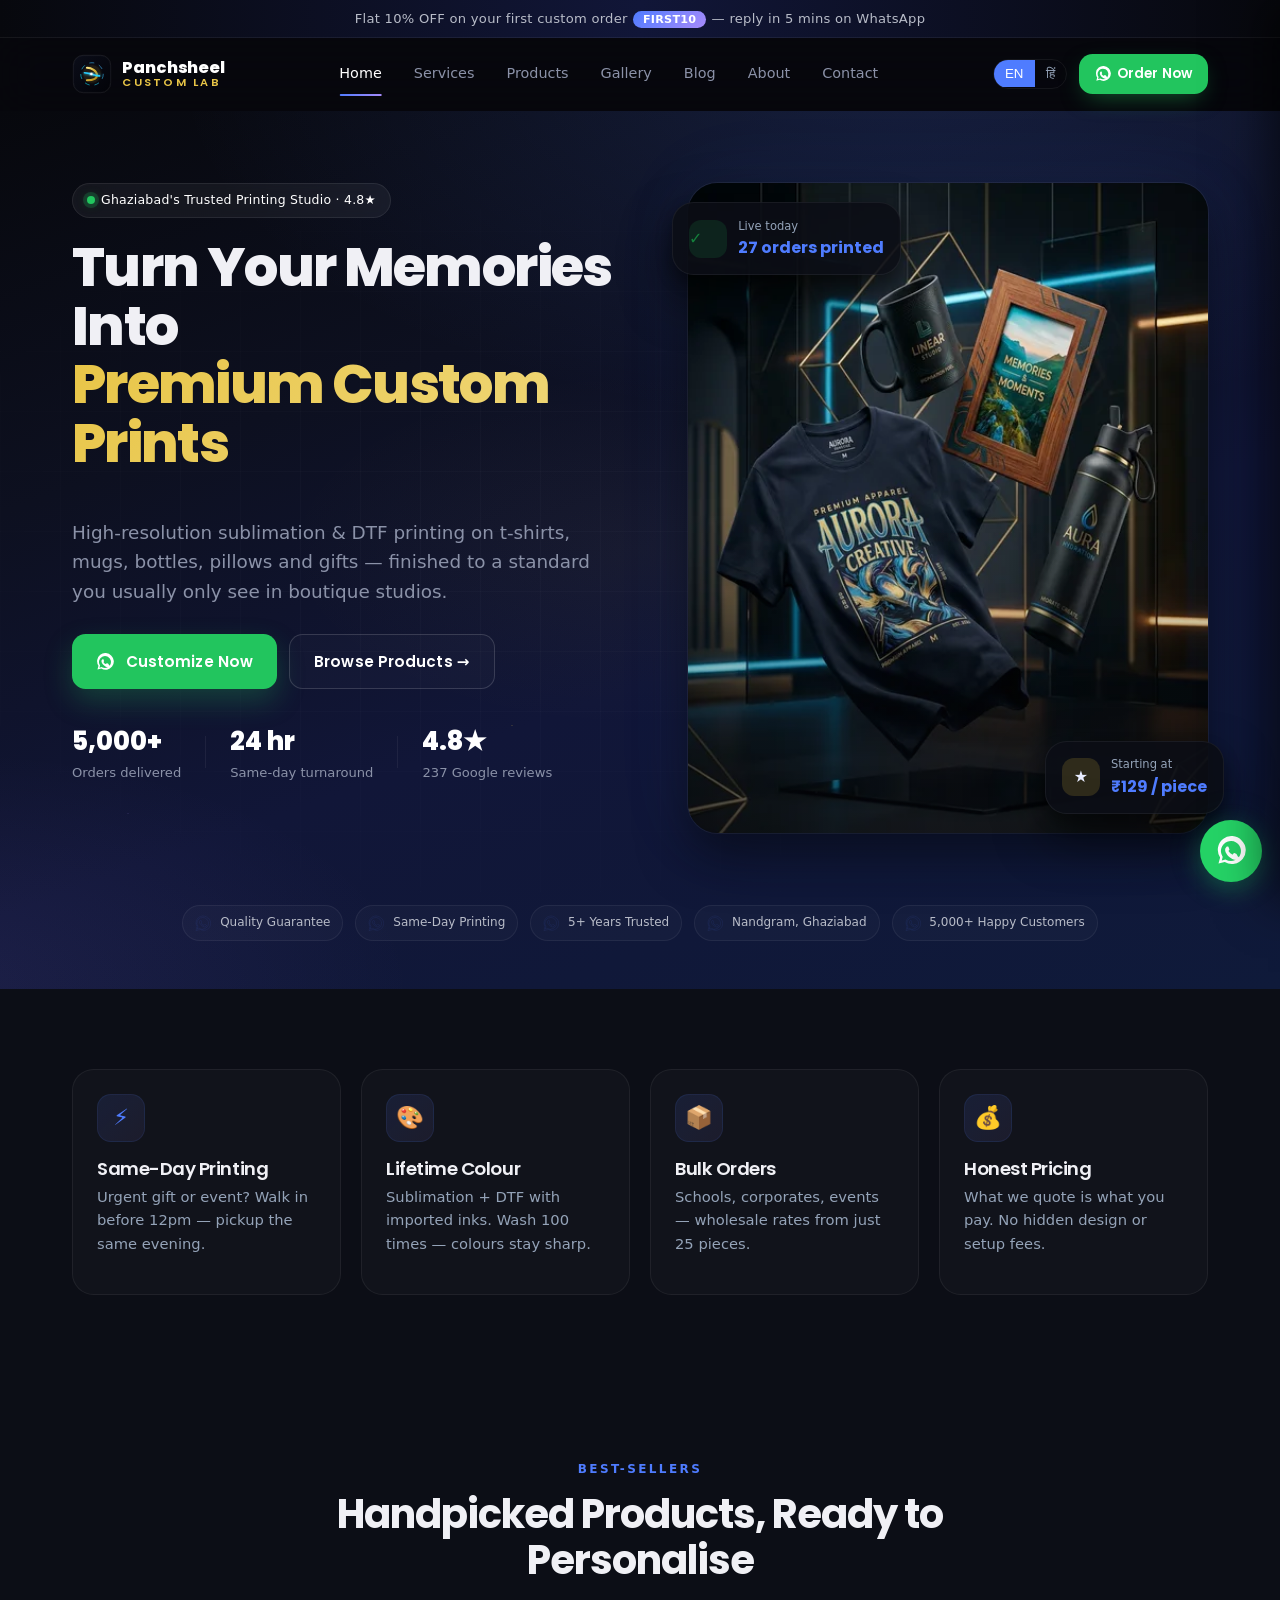
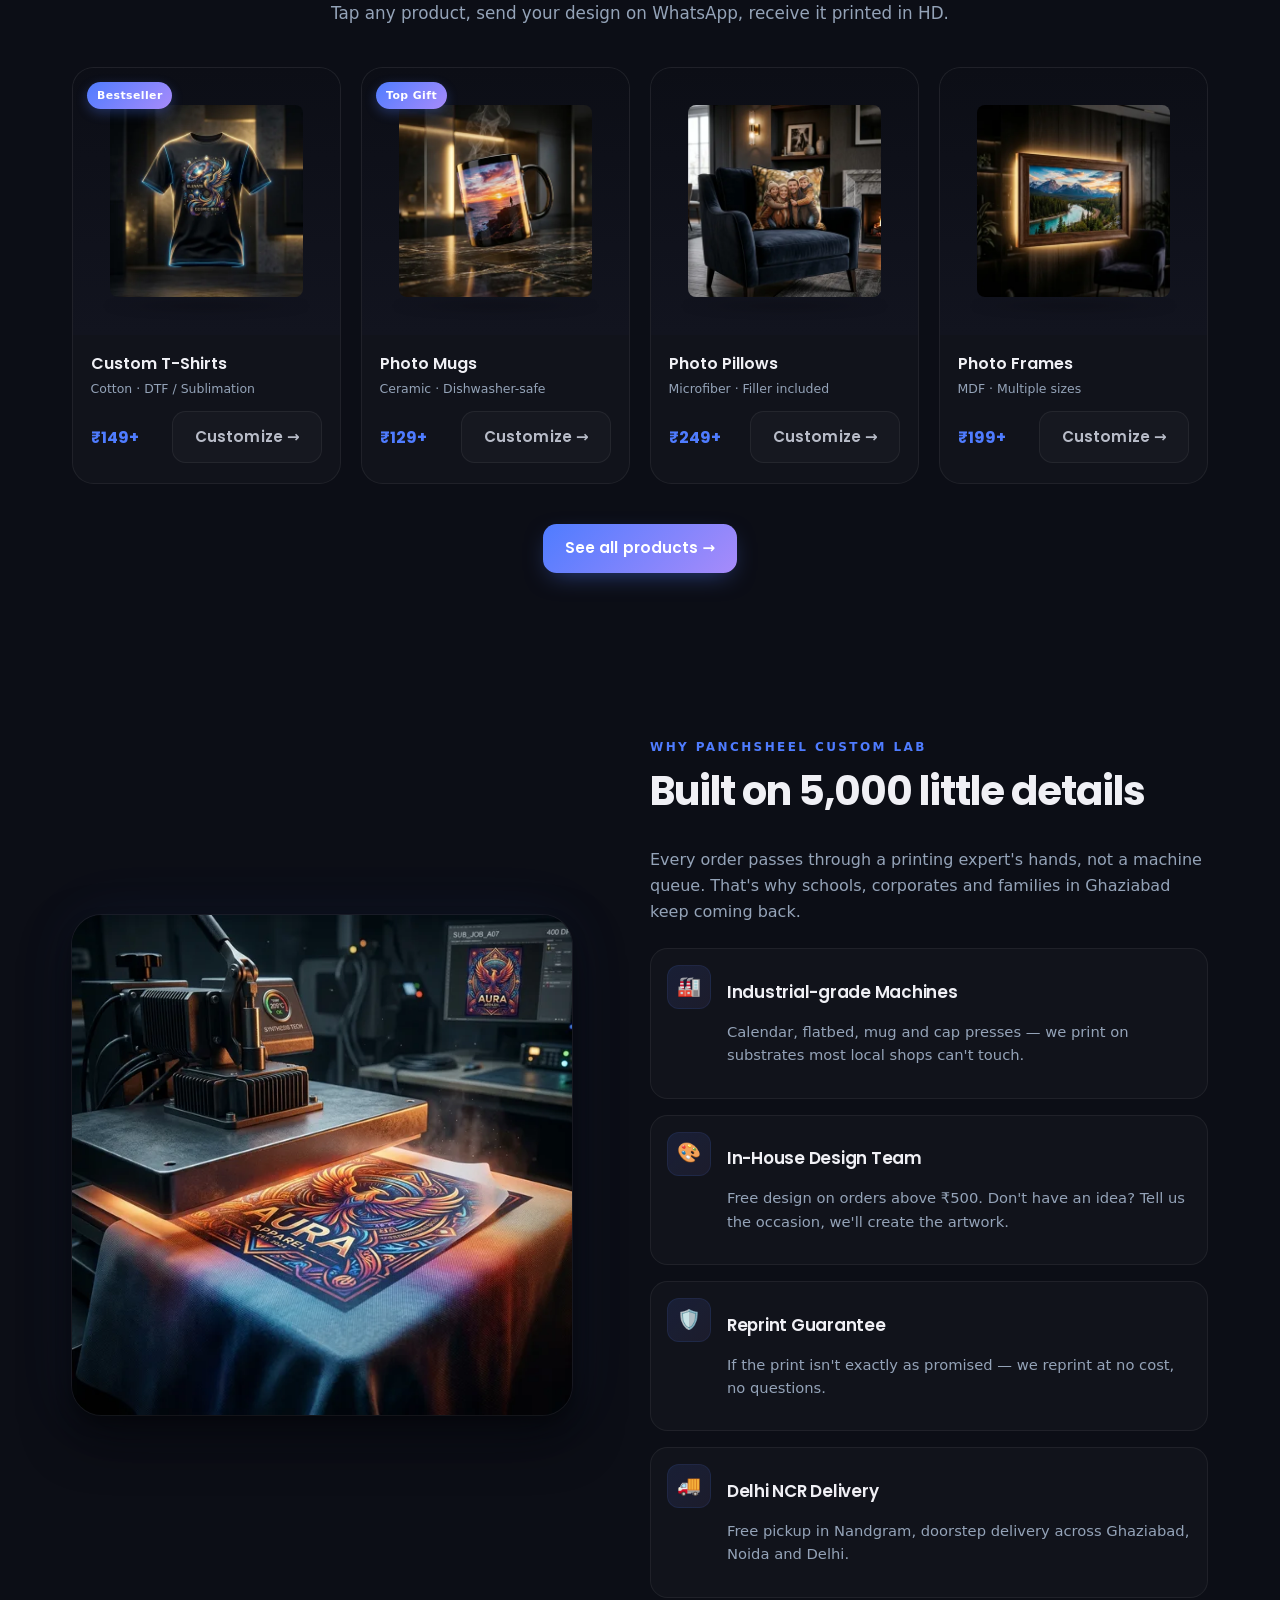
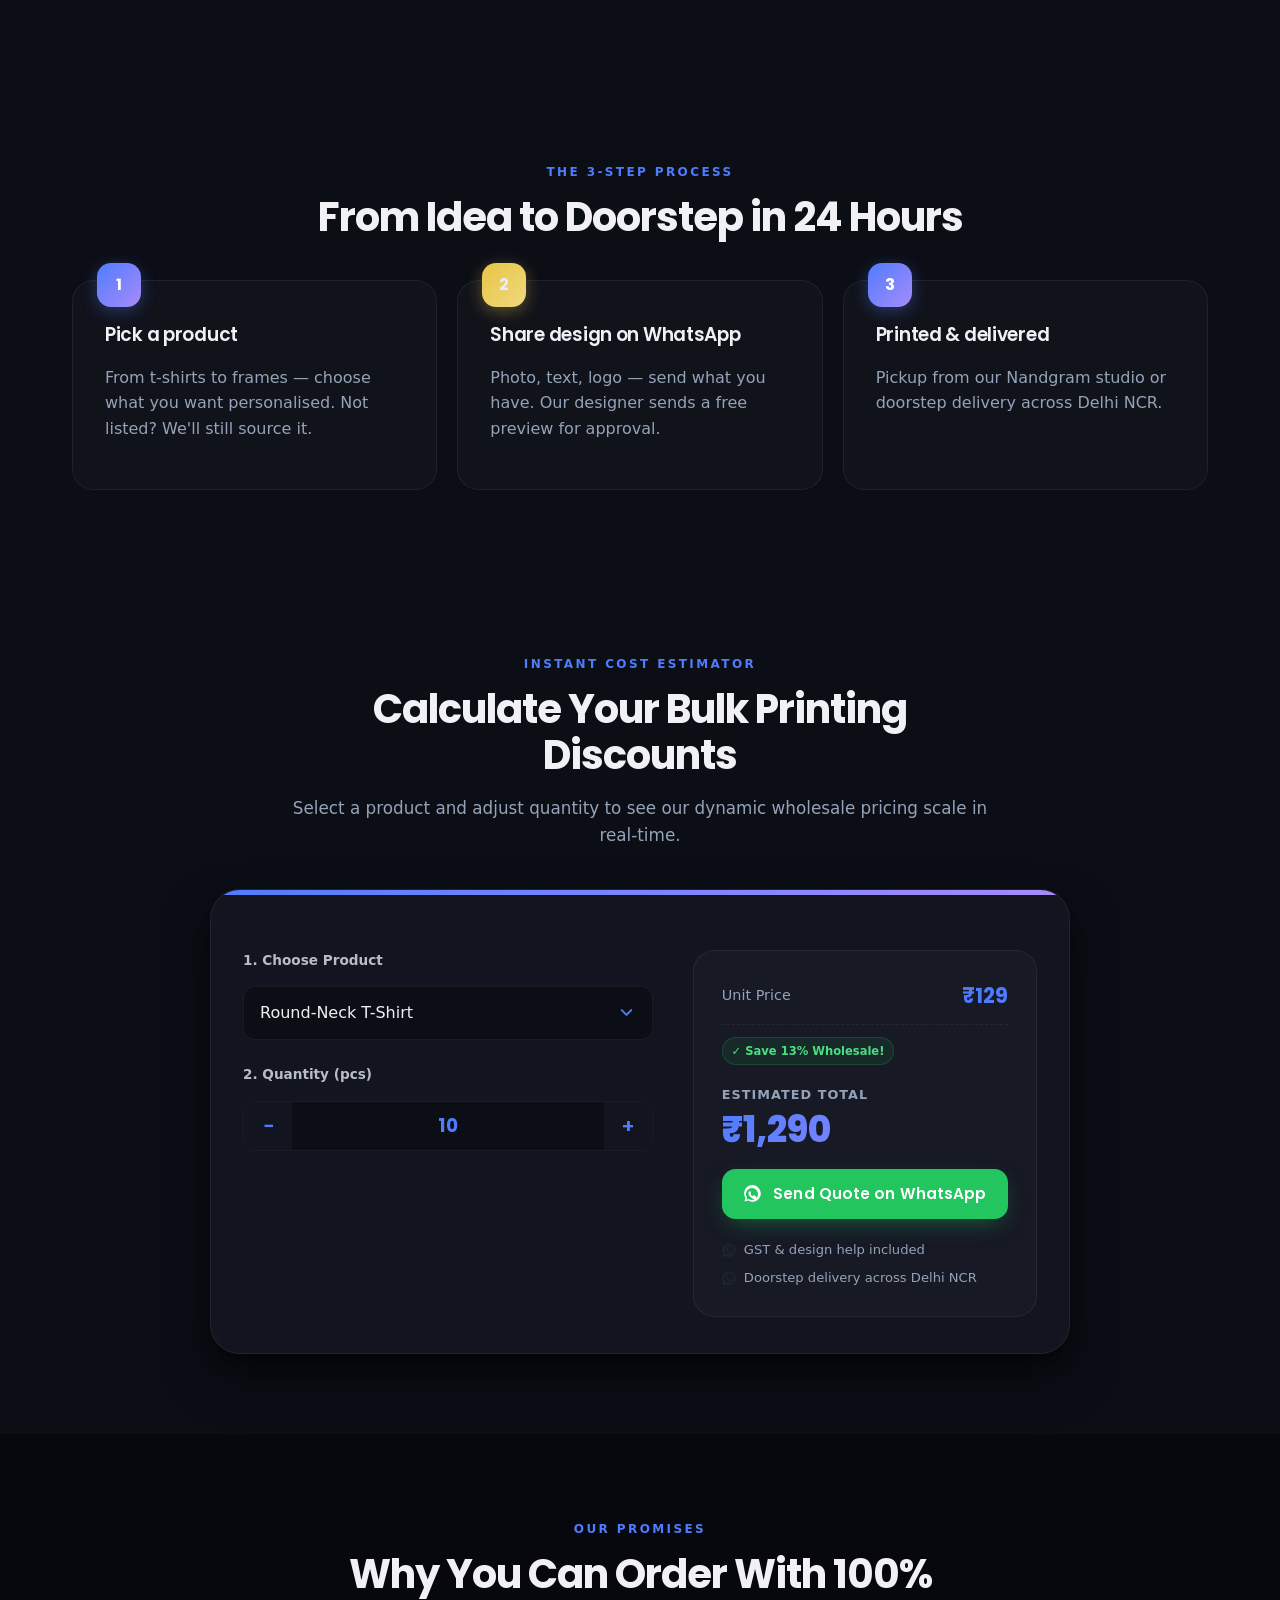
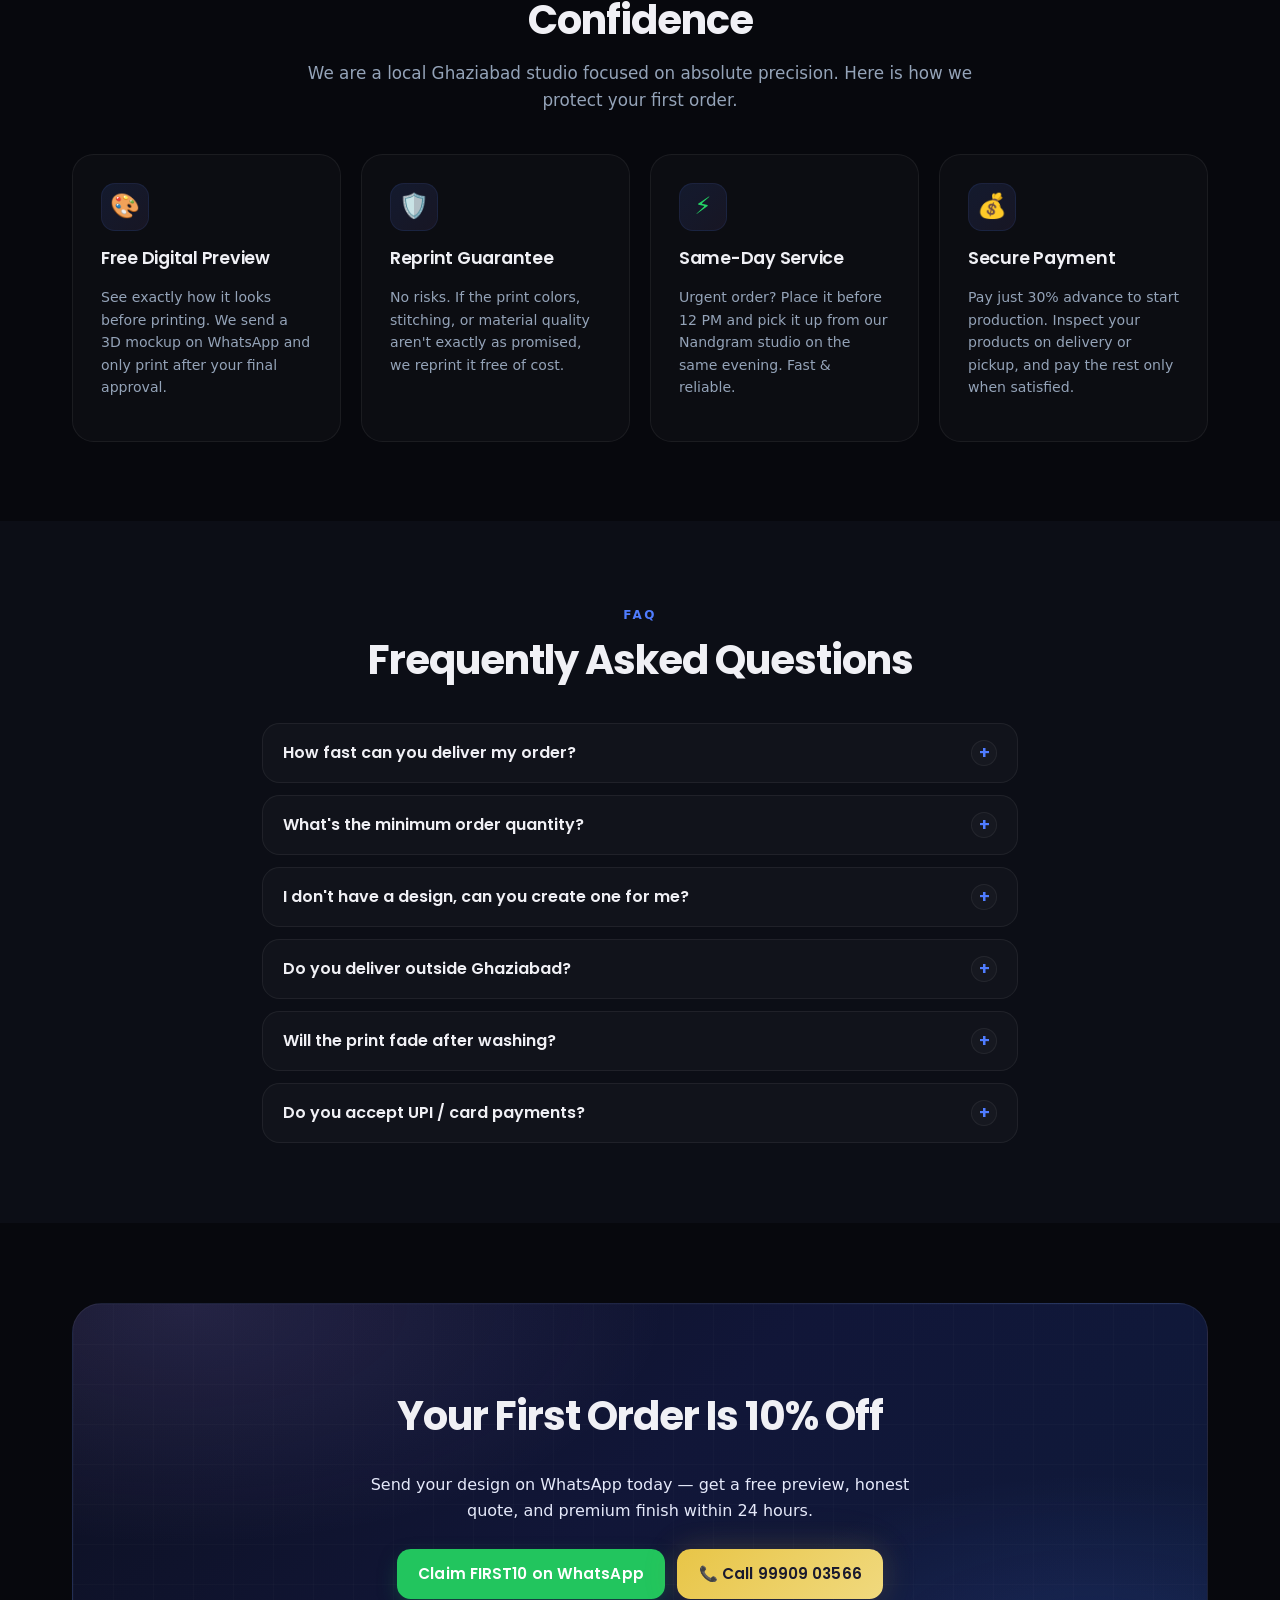
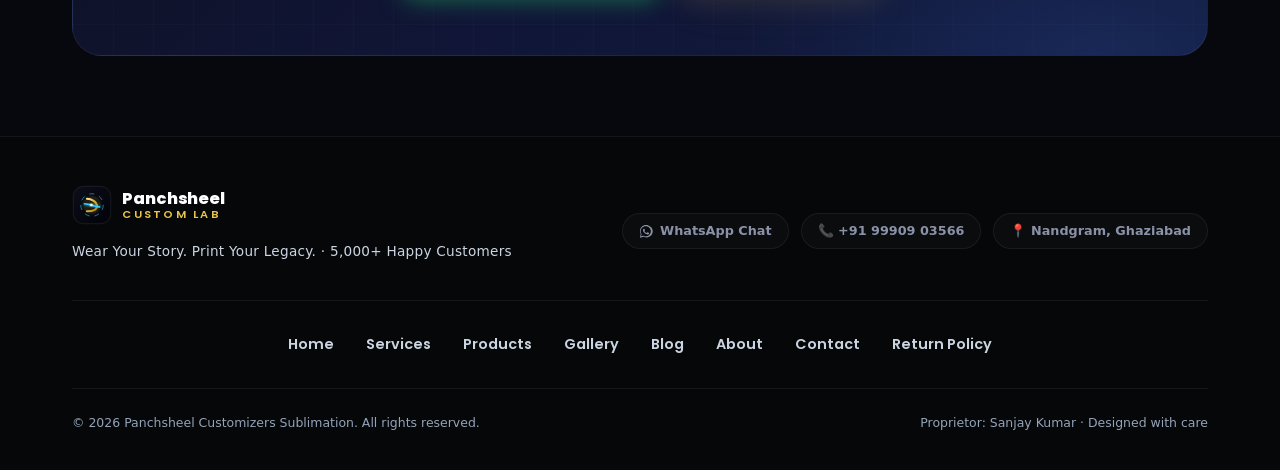
==== commit a272b606: "feat: add bilingual return-policy page and update footer links/sitemap" ====
--- a/index.html
+++ b/index.html
@@ -1 +1,9 @@
-<!doctype html><html lang="en"><head><meta charset="utf-8" /><meta name="viewport" content="width=device-width,initial-scale=1" /><title>Panchsheel Custom Lab — Premium Custom Printing in Nandgram, Ghaziabad</title><meta name="description" content="Premium T-shirt, mug, bottle, pillow, frame & custom gift printing in Nandgram, Ghaziabad. Same-day printing, bulk orders, lifetime-colour sublimation. Order on WhatsApp." /><meta name="keywords" content="custom printing Nandgram, t shirt printing Ghaziabad, mug printing near me, custom gifts printing Ghaziabad, sublimation printing, school dress printing Ghaziabad" /><meta name="robots" content="index,follow" /><meta name="google-site-verification" content="ZeEfmThmQn9ae-xPkWEFfNN0FjXlwvRkOJU6zWRzMR0" /><meta name="theme-color" content="#07080d" /><link rel="canonical" href="https://panchsheelcustomlab.com/" /><meta property="og:type" content="website" /><meta property="og:title" content="Panchsheel Custom Lab — Premium Custom Printing in Ghaziabad" /><meta property="og:description" content="Same-day T-shirt, mug, bottle, pillow, frame & gift printing with lifetime colour. Ghaziabad's trusted studio." /><meta property="og:url" content="https://panchsheelcustomlab.com/" /><meta property="og:image" content="https://images.unsplash.com/photo-1521572163474-6864f9cf17ab?w=1200&h=630&fit=crop" /><meta name="twitter:card" content="summary_large_image" /><link rel="preconnect" href="https://fonts.googleapis.com" /><link rel="preconnect" href="https://fonts.gstatic.com" crossorigin /><link rel="preload" href="assets/img/hero_presentation.webp" as="image" type="image/webp" /><style> /* Critical inline CSS — above-the-fold only */ *{box-sizing:border-box}html{scroll-behavior:smooth}body{font-family:system-ui,-apple-system,Segoe UI,Roboto,sans-serif;margin:0;background:#07080d;color:#f0f0f5;line-height:1.6;-webkit-font-smoothing:antialiased}img{max-width:100%;height:auto;display:block}a{color:inherit;text-decoration:none}h1,h2,h3{color:#f0f0f5;letter-spacing:-.02em;font-weight:700}.container-x{max-width:1200px;margin-inline:auto;padding-inline:1.25rem}@media(min-width:768px){.container-x{padding-inline:2rem}}.reveal{opacity:0;transform:translateY(28px);transition:opacity .8s cubic-bezier(.16,1,.3,1),transform .8s cubic-bezier(.16,1,.3,1)}.reveal.visible{opacity:1;transform:none}.site-header{position:sticky;top:0;z-index:40;background:rgba(7,8,13,.6);backdrop-filter:saturate(140%) blur(20px);-webkit-backdrop-filter:saturate(140%) blur(20px);border-bottom:1px solid transparent;transition:all .4s}.offer-bar{background:linear-gradient(90deg,#07080d 0%,#111638 50%,#07080d 100%);color:#b8bcc8;font-size:.82rem;font-weight:500;text-align:center;padding:.5rem 1rem}.offer-bar .badge-inline{background:linear-gradient(135deg,#4f7cff,#a78bfa);color:#fff;padding:.1rem .55rem;border-radius:9999px;font-weight:700;font-size:.7rem;margin:0 .35rem}.hero{position:relative;overflow:hidden;isolation:isolate;background:linear-gradient(160deg,#07080d 0%,#0d1020 30%,#111638 60%,#0f1a3a 100%);color:#fff}.title-xl{font-size:clamp(2rem,4.6vw,3.4rem);letter-spacing:-.02em;font-weight:800;line-height:1.08}.hero-badge{display:inline-flex;align-items:center;gap:.4rem;background:rgba(255,255,255,.05);border:1px solid rgba(255,255,255,.08);color:#fff;padding:.4rem .85rem;border-radius:9999px;font-size:.78rem;font-weight:500;backdrop-filter:blur(12px)}.hero-badge .dot{width:.5rem;height:.5rem;border-radius:9999px;background:#22c55e;box-shadow:0 0 0 4px rgba(34,197,94,.2),0 0 12px rgba(34,197,94,.3)}.hero-photo{position:relative;border-radius:1.85rem;overflow:hidden;box-shadow:0 0 0 1px rgba(255,255,255,.06),0 24px 48px rgba(0,0,0,.5),0 0 80px rgba(79,124,255,.08)}.hero-photo img{aspect-ratio:4/5;width:100%;object-fit:cover;transform:scale(1.02)}.btn{display:inline-flex;align-items:center;justify-content:center;gap:.55rem;font-weight:600;border-radius:.85rem;padding:.85rem 1.5rem;transition:transform .2s,box-shadow .25s,background .2s;letter-spacing:.1px;white-space:nowrap;cursor:pointer;border:0}.btn-whats{background:#22c55e;color:#fff;box-shadow:0 8px 24px -8px rgba(34,197,94,.5)}.btn-outline{border:1.5px solid rgba(255,255,255,.2);color:#fff;background:transparent}.logo{display:inline-flex;align-items:center;gap:.65rem}.logo-mark{width:40px;height:40px}.logo-text{line-height:1.05}.logo-text .brand-line{display:block;font-weight:800;color:#fff;letter-spacing:-.01em;font-size:1.02rem}.logo-text .sub-line{display:block;font-size:.7rem;font-weight:600;color:#e8c547;letter-spacing:.2em;text-transform:uppercase;margin-top:.1rem}.desktop-nav{display:flex;align-items:center;gap:2rem}.nav-link{position:relative;font-weight:500;color:#8b92a8;padding:.25rem 0}.hide-sm{display:initial}.menu-btn{display:none;color:#fff;background:transparent;padding:.5rem}@media(max-width:1024px){.desktop-nav{display:none!important}.menu-btn{display:inline-flex!important}.hide-sm{display:none!important}} @media(max-width:768px){.hero{padding-top:0!important;padding-bottom:0!important;text-align:center!important}.hero > .container-x{display:flex!important;flex-direction:column!important;gap:2.5rem!important;align-items:center!important;padding-top:3.5rem!important;padding-bottom:3.5rem!important}} </style><link rel="stylesheet" href="assets/css/styles.min.css?v=5.0" media="print" onload="this.media='all'" /><noscript><link rel="stylesheet" href="assets/css/styles.min.css?v=5.0" /></noscript><link rel="stylesheet" href="assets/css/premium-theme.min.css?v=5.0" media="print" onload="this.media='all'" /><noscript><link rel="stylesheet" href="assets/css/premium-theme.min.css?v=5.0" /></noscript><link href="https://fonts.googleapis.com/css2?family=Poppins:wght@500;600;700;800&display=swap" rel="stylesheet" media="print" onload="this.media='all'" /><noscript><link href="https://fonts.googleapis.com/css2?family=Poppins:wght@500;600;700;800&display=swap" rel="stylesheet" /></noscript><link rel="icon" type="image/svg+xml" href="assets/img/logo.svg" /><script type="application/ld+json"> { "@context": "https://schema.org", "@graph": [ { "@type": "LocalBusiness", "@id": "https://panchsheelcustomlab.com/#localbusiness", "name": "Panchsheel Custom Lab", "alternateName": "Panchsheel Customizers Sublimation", "image": "https://images.unsplash.com/photo-1521572163474-6864f9cf17ab?w=1200", "logo": "https://panchsheelcustomlab.com/assets/img/logo.svg", "telephone": ["+91-9990903566", "+91-8882130530"], "email": "Panchsheel008@gmail.com", "address": { "@type": "PostalAddress", "streetAddress": "Nandgram", "addressLocality": "Ghaziabad", "addressRegion": "Uttar Pradesh", "postalCode": "201003", "addressCountry": "IN" }, "geo": { "@type": "GeoCoordinates", "latitude": 28.6942, "longitude": 77.4412 }, "url": "https://panchsheelcustomlab.com/", "priceRange": "₹₹", "openingHoursSpecification": [ { "@type": "OpeningHoursSpecification", "dayOfWeek": ["Monday", "Tuesday", "Wednesday", "Thursday", "Friday", "Saturday"], "opens": "10:00", "closes": "20:00" } ], "areaServed": [ { "@type": "AdministrativeArea", "name": "Ghaziabad" }, { "@type": "AdministrativeArea", "name": "Nandgram" }, { "@type": "AdministrativeArea", "name": "Delhi NCR" } ], "sameAs": [ "https://wa.me/919990903566", "https://panchsheelcustomlab.com/" ], "aggregateRating": { "@type": "AggregateRating", "ratingValue": "4.8", "reviewCount": "237" } }, { "@type": "Organization", "@id": "https://panchsheelcustomlab.com/#organization", "name": "Panchsheel Custom Lab", "logo": "https://panchsheelcustomlab.com/assets/img/logo.svg", "url": "https://panchsheelcustomlab.com/", "contactPoint": { "@type": "ContactPoint", "telephone": "+91-9990903566", "contactType": "proprietor", "areaServed": "IN", "availableLanguage": ["Hindi", "English"] } }, { "@type": "WebSite", "@id": "https://panchsheelcustomlab.com/#website", "url": "https://panchsheelcustomlab.com/", "name": "Panchsheel Custom Lab", "description": "Premium Custom Printing Studio in Ghaziabad" }, { "@type": "Service", "@id": "https://panchsheelcustomlab.com/#service-printing", "name": "Custom Printing Services", "serviceType": "Sublimation & DTF Printing", "provider": { "@id": "https://panchsheelcustomlab.com/#localbusiness" }, "areaServed": { "@type": "AdministrativeArea", "name": "Ghaziabad" }, "hasOfferCatalog": { "@type": "OfferCatalog", "name": "Printing Services Catalog", "itemListElement": [ { "@type": "Offer", "itemOffered": { "@type": "Service", "name": "T-Shirt Printing" } }, { "@type": "Offer", "itemOffered": { "@type": "Service", "name": "School Dress Printing" } }, { "@type": "Offer", "itemOffered": { "@type": "Service", "name": "Mug Printing" } }, { "@type": "Offer", "itemOffered": { "@type": "Service", "name": "Bottle Printing" } } ] } } ] } </script></head><body><div class="offer-bar text-center py-2 px-4"><span data-en="Flat 10% OFF on your first custom order" data-hi="पहले ऑर्डर पर सीधा 10% की छूट">Flat 10% OFF on your first custom order</span><span class="badge-inline">FIRST10</span><span class="hide-sm" data-en="— reply in 5 mins on WhatsApp" data-hi="— व्हाट्सएप पर 5 मिनट में जवाब">— reply in 5 mins on WhatsApp</span></div><header class="site-header"><div class="container-x" style="display:flex;align-items:center;justify-content:space-between;padding-top:1rem;padding-bottom:1rem"><a href="index.html" class="logo"><img src="assets/img/logo.svg?v=4.1" alt="Panchsheel Custom Lab logo" class="logo-mark" width="40" height="40" /><span class="logo-text"><span class="brand-line">Panchsheel</span><span class="sub-line">Custom Lab</span></span></a><nav class="hide-sm desktop-nav"><a href="index.html" class="nav-link" data-en="Home" data-hi="होम">Home</a><a href="services.html" class="nav-link" data-en="Services" data-hi="सेवाएं">Services</a><a href="products.html" class="nav-link" data-en="Products" data-hi="उत्पाद">Products</a><a href="gallery.html" class="nav-link" data-en="Gallery" data-hi="गैलरी">Gallery</a><a href="blog.html" class="nav-link" data-en="Blog" data-hi="ब्लॉग">Blog</a><a href="about.html" class="nav-link" data-en="About" data-hi="हमारे बारे में">About</a><a href="contact.html" class="nav-link" data-en="Contact" data-hi="संपर्क">Contact</a></nav><div style="display:flex;align-items:center;gap:.75rem"><div class="lang-toggle hide-sm" aria-label="Language toggle"><button data-lang="en" class="active">EN</button><button data-lang="hi">हिं</button></div><a href="https://wa.me/919990903566?text=Hi%2C%20I%20want%20to%20order%20a%20custom%20print" class="btn btn-whats btn-sm hide-sm"><svg width="16" height="16" viewBox="0 0 24 24" fill="currentColor" style="display:inline-block;vertical-align:middle;margin-right:3px"><path d="M20.5 3.5A11 11 0 0 0 3.3 17.1L2 22l5-1.3a11 11 0 0 0 13.5-17.2zM12 20a8 8 0 0 1-4.1-1.1l-.3-.2-3 .8.8-2.9-.2-.3A8 8 0 1 1 12 20zm4.4-5.6c-.2-.1-1.4-.7-1.7-.8-.2-.1-.3-.1-.5.1s-.6.8-.7.9c-.1.2-.3.2-.5.1-1.2-.6-2-1.1-2.9-2.5-.2-.4.2-.4.6-1.2.1-.2.1-.3 0-.5-.1-.1-.5-1.3-.7-1.7-.2-.4-.4-.4-.5-.4H9c-.2 0-.5.1-.7.3-.3.3-1 1-1 2.4s1 2.8 1.1 3c.1.2 2 3 4.7 4.2 1.8.7 2.4.8 3.2.7.5-.1 1.4-.6 1.6-1.2.2-.6.2-1.1.1-1.2-.1-.1-.2-.2-.5-.3z"/></svg> Order Now </a><button id="navToggle" aria-label="Menu" class="menu-btn btn btn-ghost btn-sm" style="padding:.5rem"><svg width="22" height="22" viewBox="0 0 24 24" fill="none" stroke="currentColor" stroke-width="2"><path d="M4 6h16M4 12h16M4 18h16"/></svg></button></div></div></header><main id="main-content"><section class="hero on-dark"><div class="container-x" style="display:grid;grid-template-columns:1fr;gap:3rem;padding-top:4.5rem;padding-bottom:4.5rem"><div style="max-width:640px"><span class="hero-badge"><span class="dot"></span><span data-en="Ghaziabad's Trusted Printing Studio · 4.8★" data-hi="गाज़ियाबाद का भरोसेमंद प्रिंटिंग स्टूडियो · 4.8★">Ghaziabad's Trusted Printing Studio · 4.8★</span></span><h1 class="title-xl" style="color:#fff;margin-top:1.25rem"><span data-en="Turn Your Memories Into" data-hi="अपनी यादों को बदलिए">Turn Your Memories Into</span><span style="color:var(--gold);display:block" data-en="Premium Custom Prints" data-hi="प्रीमियम कस्टम प्रिंट्स में">Premium Custom Prints</span></h1><p style="font-size:1.15rem;color:#cdd5f0;margin-top:1.25rem;max-width:540px" data-en="High-resolution sublimation &amp; DTF printing on t-shirts, mugs, bottles, pillows and gifts — finished to a standard you usually only see in boutique studios." data-hi="टी-शर्ट, मग, बोतल, तकिया और गिफ्ट पर हाई-रेज़ॉल्यूशन सब्लिमेशन और DTF प्रिंटिंग — वो क्वालिटी जो आम तौर पर बुटीक स्टूडियो में ही मिलती है।"> High-resolution sublimation &amp; DTF printing on t-shirts, mugs, bottles, pillows and gifts — finished to a standard you usually only see in boutique studios. </p><div style="display:flex;flex-wrap:wrap;gap:.75rem;margin-top:1.75rem"><a href="https://wa.me/919990903566?text=Hi%2C%20I%20want%20to%20order%20a%20custom%20print" class="btn btn-whats"><svg width="18" height="18" viewBox="0 0 24 24" fill="currentColor" style="display:inline-block;vertical-align:middle;margin-right:3px"><path d="M20.5 3.5A11 11 0 0 0 3.3 17.1L2 22l5-1.3a11 11 0 0 0 13.5-17.2zM12 20a8 8 0 0 1-4.1-1.1l-.3-.2-3 .8.8-2.9-.2-.3A8 8 0 1 1 12 20zm4.4-5.6c-.2-.1-1.4-.7-1.7-.8-.2-.1-.3-.1-.5.1s-.6.8-.7.9c-.1.2-.3.2-.5.1-1.2-.6-2-1.1-2.9-2.5-.2-.4.2-.4.6-1.2.1-.2.1-.3 0-.5-.1-.1-.5-1.3-.7-1.7-.2-.4-.4-.4-.5-.4H9c-.2 0-.5.1-.7.3-.3.3-1 1-1 2.4s1 2.8 1.1 3c.1.2 2 3 4.7 4.2 1.8.7 2.4.8 3.2.7.5-.1 1.4-.6 1.6-1.2.2-.6.2-1.1.1-1.2-.1-.1-.2-.2-.5-.3z"/></svg><span data-en="Customize Now" data-hi="अभी कस्टमाइज़ करें">Customize Now</span></a><a href="products.html" class="btn btn-outline"><span data-en="Browse Products →" data-hi="प्रोडक्ट्स देखें →">Browse Products →</span></a></div><div style="display:flex;align-items:center;gap:1.5rem;margin-top:2rem;color:#cdd5f0;flex-wrap:wrap"><div><div style="font-family:'Poppins';font-weight:800;font-size:1.6rem;color:#fff">5,000+</div><div style="font-size:.82rem" data-en="Orders delivered" data-hi="ऑर्डर्स डिलीवर">Orders delivered</div></div><div style="width:1px;height:32px;background:rgba(255,255,255,.15)"></div><div><div style="font-family:'Poppins';font-weight:800;font-size:1.6rem;color:#fff">24 hr</div><div style="font-size:.82rem" data-en="Same-day turnaround" data-hi="सेम-डे डिलीवरी">Same-day turnaround</div></div><div style="width:1px;height:32px;background:rgba(255,255,255,.15)"></div><div><div style="font-family:'Poppins';font-weight:800;font-size:1.6rem;color:#fff">4.8★</div><div style="font-size:.82rem" data-en="237 Google reviews" data-hi="237 गूगल रिव्यूज़">237 Google reviews</div></div></div></div><div style="position:relative;max-width:520px;justify-self:end;width:100%"><div class="hero-photo"><img src="assets/img/hero_presentation.webp" alt="Premium custom printed luxury products collection floating in dark glassmorphic studio" loading="eager" fetchpriority="high" width="500" height="625" /></div><div class="hero-float top"><div style="width:38px;height:38px;border-radius:12px;background:rgba(34,197,94,.12);color:#15803d;display:flex;align-items:center;justify-center;font-weight:700">✓</div><div><div style="font-size:.72rem;color:var(--muted)">Live today</div><div style="font-family:'Poppins';font-weight:700;color:var(--brand)">27 orders printed</div></div></div><div class="hero-float bottom"><div style="width:38px;height:38px;border-radius:12px;background:rgba(212,175,55,.18);color:var(--brand-ink);display:flex;align-items:center;justify-content:center">★</div><div><div style="font-size:.72rem;color:var(--muted)">Starting at</div><div style="font-family:'Poppins';font-weight:700;color:var(--brand)">₹129 / piece</div></div></div></div></div><div class="container-x" style="padding-bottom:3rem"><div class="trust-row"><span class="trust-chip"><svg width="16" height="16" viewBox="0 0 448 512" fill="none" stroke="currentColor" stroke-width="2.5"><path d="M380.9 97.1C339 55.1 283.2 32 223.9 32c-122.4 0-222 99.6-222 222 0 39.1 10.2 77.3 29.6 111L3 499l138.5-36.3c32.6 17.8 69 27.2 106.4 27.2 122.4 0 222-99.6 222-222 0-59.3-23-115.1-65-157.1zM223.9 459c-33.2 0-65.7-8.9-94-25.7l-6.7-4-82.4 21.6 22-80.3-4.4-7c-18.5-29.4-28.2-63.3-28.2-98.2 0-101.7 82.8-184.5 184.6-184.5 49.3 0 95.6 19.2 130.4 54.1 34.8 34.9 56.2 81.2 56.1 130.5 0 101.8-84.9 184.6-186.6 184.6zm101.2-138.2c-5.5-2.8-32.8-16.2-37.9-18-5.1-1.9-8.8-2.8-12.5 2.8-3.7 5.6-14.3 18-17.6 21.8-3.2 3.7-6.5 4.2-12 1.4-32.6-16.3-54-29.1-75.5-66-5.7-9.8 5.7-9.1 16.3-30.3 1.8-3.7.9-6.9-.5-9.7-1.4-2.8-12.5-30.1-17.1-41.2-4.5-10.8-9.1-9.3-12.5-9.5-3.2-.2-6.9-.2-10.6-.2-3.7 0-9.7 1.4-14.8 6.9-5.1 5.6-19.4 19-19.4 46.3 0 27.3 19.9 53.7 22.6 57.4 2.8 3.7 39.1 59.7 94.8 83.8 35.2 15.2 49 16.5 66.6 13.9 10.7-1.6 32.8-13.4 37.4-26.4 4.6-13 4.6-24.1 3.2-26.4-1.3-2.5-5-3.9-10.5-6.6z"/></svg> Quality Guarantee</span><span class="trust-chip"><svg width="16" height="16" viewBox="0 0 448 512" fill="none" stroke="currentColor" stroke-width="2.5"><path d="M380.9 97.1C339 55.1 283.2 32 223.9 32c-122.4 0-222 99.6-222 222 0 39.1 10.2 77.3 29.6 111L3 499l138.5-36.3c32.6 17.8 69 27.2 106.4 27.2 122.4 0 222-99.6 222-222 0-59.3-23-115.1-65-157.1zM223.9 459c-33.2 0-65.7-8.9-94-25.7l-6.7-4-82.4 21.6 22-80.3-4.4-7c-18.5-29.4-28.2-63.3-28.2-98.2 0-101.7 82.8-184.5 184.6-184.5 49.3 0 95.6 19.2 130.4 54.1 34.8 34.9 56.2 81.2 56.1 130.5 0 101.8-84.9 184.6-186.6 184.6zm101.2-138.2c-5.5-2.8-32.8-16.2-37.9-18-5.1-1.9-8.8-2.8-12.5 2.8-3.7 5.6-14.3 18-17.6 21.8-3.2 3.7-6.5 4.2-12 1.4-32.6-16.3-54-29.1-75.5-66-5.7-9.8 5.7-9.1 16.3-30.3 1.8-3.7.9-6.9-.5-9.7-1.4-2.8-12.5-30.1-17.1-41.2-4.5-10.8-9.1-9.3-12.5-9.5-3.2-.2-6.9-.2-10.6-.2-3.7 0-9.7 1.4-14.8 6.9-5.1 5.6-19.4 19-19.4 46.3 0 27.3 19.9 53.7 22.6 57.4 2.8 3.7 39.1 59.7 94.8 83.8 35.2 15.2 49 16.5 66.6 13.9 10.7-1.6 32.8-13.4 37.4-26.4 4.6-13 4.6-24.1 3.2-26.4-1.3-2.5-5-3.9-10.5-6.6z"/></svg> Same-Day Printing</span><span class="trust-chip"><svg width="16" height="16" viewBox="0 0 448 512" fill="none" stroke="currentColor" stroke-width="2.5"><path d="M380.9 97.1C339 55.1 283.2 32 223.9 32c-122.4 0-222 99.6-222 222 0 39.1 10.2 77.3 29.6 111L3 499l138.5-36.3c32.6 17.8 69 27.2 106.4 27.2 122.4 0 222-99.6 222-222 0-59.3-23-115.1-65-157.1zM223.9 459c-33.2 0-65.7-8.9-94-25.7l-6.7-4-82.4 21.6 22-80.3-4.4-7c-18.5-29.4-28.2-63.3-28.2-98.2 0-101.7 82.8-184.5 184.6-184.5 49.3 0 95.6 19.2 130.4 54.1 34.8 34.9 56.2 81.2 56.1 130.5 0 101.8-84.9 184.6-186.6 184.6zm101.2-138.2c-5.5-2.8-32.8-16.2-37.9-18-5.1-1.9-8.8-2.8-12.5 2.8-3.7 5.6-14.3 18-17.6 21.8-3.2 3.7-6.5 4.2-12 1.4-32.6-16.3-54-29.1-75.5-66-5.7-9.8 5.7-9.1 16.3-30.3 1.8-3.7.9-6.9-.5-9.7-1.4-2.8-12.5-30.1-17.1-41.2-4.5-10.8-9.1-9.3-12.5-9.5-3.2-.2-6.9-.2-10.6-.2-3.7 0-9.7 1.4-14.8 6.9-5.1 5.6-19.4 19-19.4 46.3 0 27.3 19.9 53.7 22.6 57.4 2.8 3.7 39.1 59.7 94.8 83.8 35.2 15.2 49 16.5 66.6 13.9 10.7-1.6 32.8-13.4 37.4-26.4 4.6-13 4.6-24.1 3.2-26.4-1.3-2.5-5-3.9-10.5-6.6z"/></svg> 5+ Years Trusted</span><span class="trust-chip"><svg width="16" height="16" viewBox="0 0 448 512" fill="none" stroke="currentColor" stroke-width="2.5"><path d="M380.9 97.1C339 55.1 283.2 32 223.9 32c-122.4 0-222 99.6-222 222 0 39.1 10.2 77.3 29.6 111L3 499l138.5-36.3c32.6 17.8 69 27.2 106.4 27.2 122.4 0 222-99.6 222-222 0-59.3-23-115.1-65-157.1zM223.9 459c-33.2 0-65.7-8.9-94-25.7l-6.7-4-82.4 21.6 22-80.3-4.4-7c-18.5-29.4-28.2-63.3-28.2-98.2 0-101.7 82.8-184.5 184.6-184.5 49.3 0 95.6 19.2 130.4 54.1 34.8 34.9 56.2 81.2 56.1 130.5 0 101.8-84.9 184.6-186.6 184.6zm101.2-138.2c-5.5-2.8-32.8-16.2-37.9-18-5.1-1.9-8.8-2.8-12.5 2.8-3.7 5.6-14.3 18-17.6 21.8-3.2 3.7-6.5 4.2-12 1.4-32.6-16.3-54-29.1-75.5-66-5.7-9.8 5.7-9.1 16.3-30.3 1.8-3.7.9-6.9-.5-9.7-1.4-2.8-12.5-30.1-17.1-41.2-4.5-10.8-9.1-9.3-12.5-9.5-3.2-.2-6.9-.2-10.6-.2-3.7 0-9.7 1.4-14.8 6.9-5.1 5.6-19.4 19-19.4 46.3 0 27.3 19.9 53.7 22.6 57.4 2.8 3.7 39.1 59.7 94.8 83.8 35.2 15.2 49 16.5 66.6 13.9 10.7-1.6 32.8-13.4 37.4-26.4 4.6-13 4.6-24.1 3.2-26.4-1.3-2.5-5-3.9-10.5-6.6z"/></svg> Nandgram, Ghaziabad</span><span class="trust-chip"><svg width="16" height="16" viewBox="0 0 448 512" fill="none" stroke="currentColor" stroke-width="2.5"><path d="M380.9 97.1C339 55.1 283.2 32 223.9 32c-122.4 0-222 99.6-222 222 0 39.1 10.2 77.3 29.6 111L3 499l138.5-36.3c32.6 17.8 69 27.2 106.4 27.2 122.4 0 222-99.6 222-222 0-59.3-23-115.1-65-157.1zM223.9 459c-33.2 0-65.7-8.9-94-25.7l-6.7-4-82.4 21.6 22-80.3-4.4-7c-18.5-29.4-28.2-63.3-28.2-98.2 0-101.7 82.8-184.5 184.6-184.5 49.3 0 95.6 19.2 130.4 54.1 34.8 34.9 56.2 81.2 56.1 130.5 0 101.8-84.9 184.6-186.6 184.6zm101.2-138.2c-5.5-2.8-32.8-16.2-37.9-18-5.1-1.9-8.8-2.8-12.5 2.8-3.7 5.6-14.3 18-17.6 21.8-3.2 3.7-6.5 4.2-12 1.4-32.6-16.3-54-29.1-75.5-66-5.7-9.8 5.7-9.1 16.3-30.3 1.8-3.7.9-6.9-.5-9.7-1.4-2.8-12.5-30.1-17.1-41.2-4.5-10.8-9.1-9.3-12.5-9.5-3.2-.2-6.9-.2-10.6-.2-3.7 0-9.7 1.4-14.8 6.9-5.1 5.6-19.4 19-19.4 46.3 0 27.3 19.9 53.7 22.6 57.4 2.8 3.7 39.1 59.7 94.8 83.8 35.2 15.2 49 16.5 66.6 13.9 10.7-1.6 32.8-13.4 37.4-26.4 4.6-13 4.6-24.1 3.2-26.4-1.3-2.5-5-3.9-10.5-6.6z"/></svg> 5,000+ Happy Customers</span></div></div></section><section class="section"><div class="container-x"><div class="grid-auto cols-2 cols-4"><div class="feature reveal"><div class="feature-ico">⚡</div><h2 style="font-size:1.15rem;font-weight:600;margin-bottom:0" data-en="Same-Day Printing" data-hi="उसी दिन प्रिंटिंग">Same-Day Printing</h2><p class="muted" style="font-size:.92rem;margin-top:.35rem" data-en="Urgent gift or event? Walk in before 12pm — pickup the same evening." data-hi="अर्जेंट गिफ्ट या इवेंट? दोपहर 12 से पहले आएं — शाम तक तैयार।">Urgent gift or event? Walk in before 12pm — pickup the same evening.</p></div><div class="feature reveal"><div class="feature-ico">🎨</div><h2 style="font-size:1.15rem;font-weight:600;margin-bottom:0" data-en="Lifetime Colour" data-hi="लाइफटाइम रंग">Lifetime Colour</h2><p class="muted" style="font-size:.92rem;margin-top:.35rem" data-en="Sublimation + DTF with imported inks. Wash 100 times — colours stay sharp." data-hi="इम्पोर्टेड इंक के साथ सब्लिमेशन + DTF। 100 बार धोइए — रंग वैसे के वैसे।">Sublimation + DTF with imported inks. Wash 100 times — colours stay sharp.</p></div><div class="feature reveal"><div class="feature-ico">📦</div><h2 style="font-size:1.15rem;font-weight:600;margin-bottom:0" data-en="Bulk Orders" data-hi="बल्क ऑर्डर">Bulk Orders</h2><p class="muted" style="font-size:.92rem;margin-top:.35rem" data-en="Schools, corporates, events — wholesale rates from just 25 pieces." data-hi="स्कूल, कॉर्पोरेट, इवेंट — सिर्फ 25 पीस से होलसेल रेट।">Schools, corporates, events — wholesale rates from just 25 pieces.</p></div><div class="feature reveal"><div class="feature-ico">💰</div><h2 style="font-size:1.15rem;font-weight:600;margin-bottom:0" data-en="Honest Pricing" data-hi="ईमानदार क़ीमत">Honest Pricing</h2><p class="muted" style="font-size:.92rem;margin-top:.35rem" data-en="What we quote is what you pay. No hidden design or setup fees." data-hi="जो रेट बताते हैं वही लेते हैं। कोई छुपा चार्ज नहीं।">What we quote is what you pay. No hidden design or setup fees.</p></div></div></div></section><section class="section" style="background:var(--bg-soft)"><div class="container-x"><div class="section-head reveal"><span class="eyebrow">Best-Sellers</span><h2 data-en="Handpicked Products, Ready to Personalise" data-hi="चुनिंदा प्रोडक्ट्स — आपके नाम पर">Handpicked Products, Ready to Personalise</h2><p class="muted" data-en="Tap any product, send your design on WhatsApp, receive it printed in HD." data-hi="कोई भी प्रोडक्ट चुनें, डिज़ाइन व्हाट्सएप पर भेजें, HD क्वालिटी में प्रिंट पाएं।">Tap any product, send your design on WhatsApp, receive it printed in HD.</p></div><div class="grid-auto cols-2 cols-4"><a href="products.html" class="product-card reveal"><span class="badge">Bestseller</span><div class="product-shot"><img loading="lazy" src="assets/img/custom_tshirt.webp" alt="Premium cotton custom printed t-shirt" width="400" height="400" /></div><div class="product-body"><div class="product-title">Custom T-Shirts</div><div class="product-meta">Cotton · DTF / Sublimation</div><div class="product-row"><span class="price">₹149+</span><span class="btn btn-ghost btn-sm">Customize →</span></div></div></a><a href="products.html" class="product-card reveal"><span class="badge">Top Gift</span><div class="product-shot"><img loading="lazy" src="assets/img/custom_mug.webp" alt="White ceramic photo mug custom printed" width="400" height="400" /></div><div class="product-body"><div class="product-title">Photo Mugs</div><div class="product-meta">Ceramic · Dishwasher-safe</div><div class="product-row"><span class="price">₹129+</span><span class="btn btn-ghost btn-sm">Customize →</span></div></div></a><a href="products.html" class="product-card reveal"><div class="product-shot"><img loading="lazy" src="assets/img/custom_pillow.webp" alt="Personalised photo pillow with zipper" width="400" height="400" /></div><div class="product-body"><div class="product-title">Photo Pillows</div><div class="product-meta">Microfiber · Filler included</div><div class="product-row"><span class="price">₹249+</span><span class="btn btn-ghost btn-sm">Customize →</span></div></div></a><a href="products.html" class="product-card reveal"><div class="product-shot"><img loading="lazy" src="assets/img/custom_frame.webp" alt="Custom MDF photo frame" width="400" height="400" /></div><div class="product-body"><div class="product-title">Photo Frames</div><div class="product-meta">MDF · Multiple sizes</div><div class="product-row"><span class="price">₹199+</span><span class="btn btn-ghost btn-sm">Customize →</span></div></div></a></div><div style="text-align:center;margin-top:2.5rem"><a href="products.html" class="btn btn-primary"><span data-en="See all products →" data-hi="सभी प्रोडक्ट्स देखें →">See all products →</span></a></div></div></section><section class="section"><div class="container-x" style="display:grid;gap:3rem;grid-template-columns:1fr"><div class="grid-auto cols-2" style="align-items:center"><div class="reveal"><img src="assets/img/custom_process.webp" alt="Panchsheel Custom Lab printing studio — machines and process" style="border-radius:var(--r-xl);box-shadow:var(--shadow-lg);aspect-ratio:1/1;object-fit:cover" loading="lazy" width="500" height="500" /></div><div class="reveal"><span class="eyebrow">Why Panchsheel Custom Lab</span><h2 class="title-lg" style="margin-top:.6rem" data-en="Built on 5,000 little details" data-hi="5,000 छोटी-छोटी बातों पर टिका भरोसा">Built on 5,000 little details</h2><p class="muted" style="margin-top:.85rem" data-en="Every order passes through a printing expert's hands, not a machine queue. That's why schools, corporates and families in Ghaziabad keep coming back." data-hi="हर ऑर्डर मशीन नहीं, एक प्रिंटिंग एक्सपर्ट के हाथों से गुज़रता है। इसीलिए गाज़ियाबाद के स्कूल, कॉर्पोरेट और परिवार दोबारा आते हैं।"> Every order passes through a printing expert's hands, not a machine queue. That's why schools, corporates and families in Ghaziabad keep coming back. </p><div style="display:grid;gap:1rem;margin-top:1.5rem"><div class="why-item"><div class="why-ico">🏭</div><div><h3 style="font-size:1.05rem" data-en="Industrial-grade Machines" data-hi="इंडस्ट्रियल-ग्रेड मशीनें">Industrial-grade Machines</h3><p class="muted" style="font-size:.92rem" data-en="Calendar, flatbed, mug and cap presses — we print on substrates most local shops can't touch." data-hi="कैलेंडर, फ्लैटबेड, मग और कैप प्रेस — हम उन सतहों पर प्रिंट करते हैं जो ज़्यादातर लोकल दुकानों के बस की बात नहीं।">Calendar, flatbed, mug and cap presses — we print on substrates most local shops can't touch.</p></div></div><div class="why-item"><div class="why-ico">🎨</div><div><h3 style="font-size:1.05rem" data-en="In-House Design Team" data-hi="इन-हाउस डिज़ाइन टीम">In-House Design Team</h3><p class="muted" style="font-size:.92rem" data-en="Free design on orders above ₹500. Don't have an idea? Tell us the occasion, we'll create the artwork." data-hi="₹500 से ऊपर के ऑर्डर पर फ्री डिज़ाइन। कोई आइडिया नहीं? बस मौका बताइए, आर्टवर्क हम बना देंगे।">Free design on orders above ₹500. Don't have an idea? Tell us the occasion, we'll create the artwork.</p></div></div><div class="why-item"><div class="why-ico">🛡️</div><div><h3 style="font-size:1.05rem" data-en="Reprint Guarantee" data-hi="रीप्रिंट गारंटी">Reprint Guarantee</h3><p class="muted" style="font-size:.92rem" data-en="If the print isn't exactly as promised — we reprint at no cost, no questions." data-hi="अगर प्रिंट वैसा नहीं जैसा वादा किया — तो बिना कोई सवाल, फ्री रीप्रिंट।">If the print isn't exactly as promised — we reprint at no cost, no questions.</p></div></div><div class="why-item"><div class="why-ico">🚚</div><div><h3 style="font-size:1.05rem" data-en="Delhi NCR Delivery" data-hi="दिल्ली NCR डिलीवरी">Delhi NCR Delivery</h3><p class="muted" style="font-size:.92rem" data-en="Free pickup in Nandgram, doorstep delivery across Ghaziabad, Noida and Delhi." data-hi="नंदग्राम में फ्री पिकअप, गाज़ियाबाद, नोएडा और दिल्ली में डोरस्टेप डिलीवरी।">Free pickup in Nandgram, doorstep delivery across Ghaziabad, Noida and Delhi.</p></div></div></div></div></div></div></section><section class="section" style="background:var(--bg-soft)"><div class="container-x"><div class="section-head reveal"><span class="eyebrow">The 3-Step Process</span><h2 data-en="From Idea to Doorstep in 24 Hours" data-hi="24 घंटे में आइडिया से डिलीवरी तक">From Idea to Doorstep in 24 Hours</h2></div><div class="grid-auto cols-3"><div class="feature reveal" style="padding:2rem;position:relative"><div style="position:absolute;top:-18px;left:24px;width:44px;height:44px;border-radius:14px;background:var(--brand);color:#fff;font-family:'Poppins';font-weight:700;display:flex;align-items:center;justify-content:center;box-shadow:var(--shadow)">1</div><h3 style="margin-top:.6rem" data-en="Pick a product" data-hi="प्रोडक्ट चुनें">Pick a product</h3><p class="muted" style="margin-top:.5rem" data-en="From t-shirts to frames — choose what you want personalised. Not listed? We'll still source it." data-hi="टी-शर्ट से फ्रेम तक — जो चाहें वो चुनें। लिस्ट में नहीं? फिर भी बनाकर देंगे।">From t-shirts to frames — choose what you want personalised. Not listed? We'll still source it.</p></div><div class="feature reveal" style="padding:2rem;position:relative"><div style="position:absolute;top:-18px;left:24px;width:44px;height:44px;border-radius:14px;background:var(--gold);color:var(--brand-ink);font-family:'Poppins';font-weight:700;display:flex;align-items:center;justify-content:center;box-shadow:var(--shadow)">2</div><h3 style="margin-top:.6rem" data-en="Share design on WhatsApp" data-hi="व्हाट्सएप पर डिज़ाइन भेजें">Share design on WhatsApp</h3><p class="muted" style="margin-top:.5rem" data-en="Photo, text, logo — send what you have. Our designer sends a free preview for approval." data-hi="फोटो, टेक्स्ट, लोगो — जो भी है भेजिए। हमारे डिज़ाइनर फ्री प्रीव्यू भेजेंगे।">Photo, text, logo — send what you have. Our designer sends a free preview for approval.</p></div><div class="feature reveal" style="padding:2rem;position:relative"><div style="position:absolute;top:-18px;left:24px;width:44px;height:44px;border-radius:14px;background:var(--brand);color:#fff;font-family:'Poppins';font-weight:700;display:flex;align-items:center;justify-content:center;box-shadow:var(--shadow)">3</div><h3 style="margin-top:.6rem" data-en="Printed &amp; delivered" data-hi="प्रिंट और डिलीवर">Printed &amp; delivered</h3><p class="muted" style="margin-top:.5rem" data-en="Pickup from our Nandgram studio or doorstep delivery across Delhi NCR." data-hi="नंदग्राम स्टूडियो से पिकअप या दिल्ली NCR में डोरस्टेप डिलीवरी।">Pickup from our Nandgram studio or doorstep delivery across Delhi NCR.</p></div></div></div></section><section class="section" style="background:var(--bg-soft)"><div class="container-x"><div class="section-head reveal"><span class="eyebrow" data-en="Instant Cost Estimator" data-hi="तुरंत रेट कैलकुलेटर">Instant Cost Estimator</span><h2 data-en="Calculate Your Bulk Printing Discounts" data-hi="बल्क प्रिंटिंग डिस्काउंट का अंदाज़ा लगाएं">Calculate Your Bulk Printing Discounts</h2><p class="muted" data-en="Select a product and adjust quantity to see our dynamic wholesale pricing scale in real-time." data-hi="प्रोडक्ट और क्वांटिटी चुनें और देखें कि बल्क ऑर्डर पर हमारी कीमतें कैसे कम होती हैं।">Select a product and adjust quantity to see our dynamic wholesale pricing scale in real-time.</p></div><div class="calc-card reveal" style="max-width:860px;margin:0 auto"><div class="calc-grid"><div style="display:flex;flex-direction:column;gap:1.5rem"><div class="calc-control"><label class="label" for="calcProduct" data-en="1. Choose Product" data-hi="1. प्रोडक्ट चुनें">1. Choose Product</label><select id="calcProduct" class="field calc-select"><option value="tshirt" data-en="Round-Neck T-Shirt" data-hi="गोल-गला टी-शर्ट">Round-Neck T-Shirt</option><option value="polo" data-en="Polo T-Shirt" data-hi="पोलो टी-शर्ट (कॉलर)">Polo T-Shirt</option><option value="mug" data-en="White Photo Mug" data-hi="सफ़ेद फोटो मग">White Photo Mug</option><option value="bottle" data-en="Steel Sipper Bottle" data-hi="स्टील सिपर बोतल">Steel Sipper Bottle</option><option value="pillow" data-en="Photo Pillow" data-hi="फोटो तकिया (कुशन)">Photo Pillow</option><option value="frame" data-en="MDF Photo Frame" data-hi="MDF फोटो फ्रेम">MDF Photo Frame</option><option value="keychain" data-en="Photo Keychain" data-hi="फोटो कीचेन">Photo Keychain</option></select></div><div class="calc-control"><label class="label" for="calcQty" data-en="2. Quantity (pcs)" data-hi="2. मात्रा (पीस)">2. Quantity (pcs)</label><div class="qty-input-group"><button id="calcMinus" class="qty-btn" aria-label="Decrease quantity">−</button><input id="calcQty" type="number" min="1" value="10" class="qty-field" /><button id="calcPlus" class="qty-btn" aria-label="Increase quantity">+</button></div></div></div><div class="calc-result-card"><div><div class="calc-price-row"><span class="muted" style="font-size:.9rem" data-en="Unit Price" data-hi="प्रति पीस क़ीमत">Unit Price</span><span id="valUnit" class="price" style="font-size:1.3rem">₹129</span></div><div style="margin-top:.75rem"><span id="badgeDisc" class="badge-discount" style="display:none">✓ Save 15% Wholesale!</span></div></div><div class="calc-total-row"><span class="calc-total-label" data-en="Estimated Total" data-hi="अनुमानित कुल">Estimated Total</span><div id="valTotal" class="calc-total-val">₹1,290</div></div><a id="btnCalcWa" href="#" target="_blank" class="btn btn-whats" style="justify-content:center;padding:.9rem"><svg width="18" height="18" viewBox="0 0 24 24" fill="currentColor" style="display:inline-block;vertical-align:middle;margin-right:3px"><path d="M20.5 3.5A11 11 0 0 0 3.3 17.1L2 22l5-1.3a11 11 0 0 0 13.5-17.2zM12 20a8 8 0 0 1-4.1-1.1l-.3-.2-3 .8.8-2.9-.2-.3A8 8 0 1 1 12 20zm4.4-5.6c-.2-.1-1.4-.7-1.7-.8-.2-.1-.3-.1-.5.1s-.6.8-.7.9c-.1.2-.3.2-.5.1-1.2-.6-2-1.1-2.9-2.5-.2-.4.2-.4.6-1.2.1-.2.1-.3 0-.5-.1-.1-.5-1.3-.7-1.7-.2-.4-.4-.4-.5-.4H9c-.2 0-.5.1-.7.3-.3.3-1 1-1 2.4s1 2.8 1.1 3c.1.2 2 3 4.7 4.2 1.8.7 2.4.8 3.2.7.5-.1 1.4-.6 1.6-1.2.2-.6.2-1.1.1-1.2-.1-.1-.2-.2-.5-.3z"/></svg><span data-en="Send Quote on WhatsApp" data-hi="व्हाट्सएप पर कोट भेजें">Send Quote on WhatsApp</span></a><div class="calc-bullet-list"><div class="calc-bullet"><svg width="14" height="14" viewBox="0 0 448 512" fill="none" stroke="currentColor" stroke-width="3"><path d="M380.9 97.1C339 55.1 283.2 32 223.9 32c-122.4 0-222 99.6-222 222 0 39.1 10.2 77.3 29.6 111L3 499l138.5-36.3c32.6 17.8 69 27.2 106.4 27.2 122.4 0 222-99.6 222-222 0-59.3-23-115.1-65-157.1zM223.9 459c-33.2 0-65.7-8.9-94-25.7l-6.7-4-82.4 21.6 22-80.3-4.4-7c-18.5-29.4-28.2-63.3-28.2-98.2 0-101.7 82.8-184.5 184.6-184.5 49.3 0 95.6 19.2 130.4 54.1 34.8 34.9 56.2 81.2 56.1 130.5 0 101.8-84.9 184.6-186.6 184.6zm101.2-138.2c-5.5-2.8-32.8-16.2-37.9-18-5.1-1.9-8.8-2.8-12.5 2.8-3.7 5.6-14.3 18-17.6 21.8-3.2 3.7-6.5 4.2-12 1.4-32.6-16.3-54-29.1-75.5-66-5.7-9.8 5.7-9.1 16.3-30.3 1.8-3.7.9-6.9-.5-9.7-1.4-2.8-12.5-30.1-17.1-41.2-4.5-10.8-9.1-9.3-12.5-9.5-3.2-.2-6.9-.2-10.6-.2-3.7 0-9.7 1.4-14.8 6.9-5.1 5.6-19.4 19-19.4 46.3 0 27.3 19.9 53.7 22.6 57.4 2.8 3.7 39.1 59.7 94.8 83.8 35.2 15.2 49 16.5 66.6 13.9 10.7-1.6 32.8-13.4 37.4-26.4 4.6-13 4.6-24.1 3.2-26.4-1.3-2.5-5-3.9-10.5-6.6z"/></svg><span data-en="GST &amp; design help included" data-hi="GST और डिज़ाइन सहायता शामिल">GST &amp; design help included</span></div><div class="calc-bullet"><svg width="14" height="14" viewBox="0 0 448 512" fill="none" stroke="currentColor" stroke-width="3"><path d="M380.9 97.1C339 55.1 283.2 32 223.9 32c-122.4 0-222 99.6-222 222 0 39.1 10.2 77.3 29.6 111L3 499l138.5-36.3c32.6 17.8 69 27.2 106.4 27.2 122.4 0 222-99.6 222-222 0-59.3-23-115.1-65-157.1zM223.9 459c-33.2 0-65.7-8.9-94-25.7l-6.7-4-82.4 21.6 22-80.3-4.4-7c-18.5-29.4-28.2-63.3-28.2-98.2 0-101.7 82.8-184.5 184.6-184.5 49.3 0 95.6 19.2 130.4 54.1 34.8 34.9 56.2 81.2 56.1 130.5 0 101.8-84.9 184.6-186.6 184.6zm101.2-138.2c-5.5-2.8-32.8-16.2-37.9-18-5.1-1.9-8.8-2.8-12.5 2.8-3.7 5.6-14.3 18-17.6 21.8-3.2 3.7-6.5 4.2-12 1.4-32.6-16.3-54-29.1-75.5-66-5.7-9.8 5.7-9.1 16.3-30.3 1.8-3.7.9-6.9-.5-9.7-1.4-2.8-12.5-30.1-17.1-41.2-4.5-10.8-9.1-9.3-12.5-9.5-3.2-.2-6.9-.2-10.6-.2-3.7 0-9.7 1.4-14.8 6.9-5.1 5.6-19.4 19-19.4 46.3 0 27.3 19.9 53.7 22.6 57.4 2.8 3.7 39.1 59.7 94.8 83.8 35.2 15.2 49 16.5 66.6 13.9 10.7-1.6 32.8-13.4 37.4-26.4 4.6-13 4.6-24.1 3.2-26.4-1.3-2.5-5-3.9-10.5-6.6z"/></svg><span data-en="Doorstep delivery across Delhi NCR" data-hi="दिल्ली NCR में डोरस्टेप डिलीवरी">Doorstep delivery across Delhi NCR</span></div></div></div></div></div></div></section><section class="section"><div class="container-x"><div class="section-head reveal"><span class="eyebrow" data-en="Our Promises" data-hi="हमारा वादा">Our Promises</span><h2 data-en="Why You Can Order With 100% Confidence" data-hi="100% भरोसे के साथ अपना पहला ऑर्डर दें">Why You Can Order With 100% Confidence</h2><p class="muted" data-en="We are a local Ghaziabad studio focused on absolute precision. Here is how we protect your first order." data-hi="हम गाज़ियाबाद का स्थानीय स्टूडियो हैं जो प्रिंटिंग की शुद्धता पर ध्यान देते हैं। यहाँ जानें हम आपके पहले ऑर्डर को कैसे सुरक्षित रखते हैं।">We are a local Ghaziabad studio focused on absolute precision. Here is how we protect your first order.</p></div><div class="grid-auto cols-2 cols-4"><div class="feature reveal" style="padding:1.75rem"><div class="feature-ico" style="font-size:1.5rem;background:rgba(79,124,255,0.12);color:var(--brand)">🎨</div><h3 style="font-size:1.1rem;margin-top:.5rem" data-en="Free Digital Preview" data-hi="फ़्री डिजिटल प्रीव्यू">Free Digital Preview</h3><p class="muted" style="font-size:.88rem;margin-top:.4rem" data-en="See exactly how it looks before printing. We send a 3D mockup on WhatsApp and only print after your final approval." data-hi="प्रिंटिंग से पहले देखें कि डिज़ाइन कैसा दिखेगा। हम व्हाट्सएप पर प्रीव्यू भेजेंगे और आपकी मंज़ूरी के बाद ही प्रिंट करेंगे।">See exactly how it looks before printing. We send a 3D mockup on WhatsApp and only print after your final approval.</p></div><div class="feature reveal" style="padding:1.75rem"><div class="feature-ico" style="font-size:1.5rem;background:rgba(232,197,71,0.12);color:var(--gold)">🛡️</div><h3 style="font-size:1.1rem;margin-top:.5rem" data-en="Reprint Guarantee" data-hi="मुफ़्त रीप्रिंट गारंटी">Reprint Guarantee</h3><p class="muted" style="font-size:.88rem;margin-top:.4rem" data-en="No risks. If the print colors, stitching, or material quality aren't exactly as promised, we reprint it free of cost." data-hi="कोई रिस्क नहीं। अगर प्रिंट का रंग, सिलाई या कपड़े की क्वालिटी वादे के मुताबिक़ नहीं हुई, तो हम इसे दोबारा मुफ़्त प्रिंट करेंगे।">No risks. If the print colors, stitching, or material quality aren't exactly as promised, we reprint it free of cost.</p></div><div class="feature reveal" style="padding:1.75rem"><div class="feature-ico" style="font-size:1.5rem;background:rgba(34,197,94,0.12);color:var(--whats)">⚡</div><h3 style="font-size:1.1rem;margin-top:.5rem" data-en="Same-Day Service" data-hi="सेम-डे सुपर सर्विस">Same-Day Service</h3><p class="muted" style="font-size:.88rem;margin-top:.4rem" data-en="Urgent order? Place it before 12 PM and pick it up from our Nandgram studio on the same evening. Fast & reliable." data-hi="अर्जेंट ऑर्डर है? दोपहर 12 बजे से पहले ऑर्डर दें और उसी शाम हमारे नंदग्राम स्टूडियो से पिकअप करें। तेज़ और विश्वसनीय।">Urgent order? Place it before 12 PM and pick it up from our Nandgram studio on the same evening. Fast & reliable.</p></div><div class="feature reveal" style="padding:1.75rem"><div class="feature-ico" style="font-size:1.5rem;background:rgba(79,124,255,0.12);color:var(--brand)">💰</div><h3 style="font-size:1.1rem;margin-top:.5rem" data-en="Secure Payment" data-hi="सुरक्षित भुगतान">Secure Payment</h3><p class="muted" style="font-size:.88rem;margin-top:.4rem" data-en="Pay just 30% advance to start production. Inspect your products on delivery or pickup, and pay the rest only when satisfied." data-hi="काम शुरू कराने के लिए सिर्फ 30% एडवांस दें। डिलीवरी या पिकअप के समय क्वालिटी देखें, और संतुष्ट होने पर ही पूरा भुगतान करें।">Pay just 30% advance to start production. Inspect your products on delivery or pickup, and pay the rest only when satisfied.</p></div></div></div></section><section class="section" style="background:var(--bg-soft)"><div class="container-x" style="max-width:820px"><div class="section-head reveal"><span class="eyebrow">FAQ</span><h2 data-en="Frequently Asked Questions" data-hi="अक्सर पूछे जाने वाले सवाल">Frequently Asked Questions</h2></div><div style="display:flex;flex-direction:column;gap:.75rem"><details class="faq reveal"><summary>How fast can you deliver my order? <span class="faq-ico">+</span></summary><p>Most single-piece orders (mug, t-shirt, frame) are ready the same day if ordered before 12pm. Bulk orders of 50+ pieces usually take 1–3 working days.</p></details><details class="faq reveal"><summary>What's the minimum order quantity? <span class="faq-ico">+</span></summary><p>Just 1 piece. One mug for a birthday or 500 uniforms for an event — we do both with the same care.</p></details><details class="faq reveal"><summary>I don't have a design, can you create one for me? <span class="faq-ico">+</span></summary><p>Yes. Our in-house design team creates professional artwork free of cost on orders above ₹500. Share your idea on WhatsApp — we'll send 2 preview options before printing.</p></details><details class="faq reveal"><summary>Do you deliver outside Ghaziabad? <span class="faq-ico">+</span></summary><p>Yes. Free pickup in Nandgram, doorstep delivery across Delhi NCR, and courier shipping pan-India. Shipping charges confirmed on WhatsApp.</p></details><details class="faq reveal"><summary>Will the print fade after washing? <span class="faq-ico">+</span></summary><p>No. We use industrial sublimation &amp; DTF printing with imported inks — it's rated for the lifetime of the fabric. If you see fading within 6 months, we reprint free.</p></details><details class="faq reveal"><summary>Do you accept UPI / card payments? <span class="faq-ico">+</span></summary><p>Yes — UPI, PhonePe, GPay, Paytm, cash and bank transfer all accepted. 30% advance on bulk orders, balance on delivery.</p></details></div></div></section><section class="section"><div class="container-x"><div class="strip reveal" style="padding:3.5rem 2rem;text-align:center"><h2 class="title-lg" style="color:#fff" data-en="Your First Order Is 10% Off" data-hi="पहला ऑर्डर — 10% छूट के साथ">Your First Order Is 10% Off</h2><p style="color:#e5e9fa;margin-top:.6rem;max-width:560px;margin-left:auto;margin-right:auto" data-en="Send your design on WhatsApp today — get a free preview, honest quote, and premium finish within 24 hours." data-hi="आज ही व्हाट्सएप पर डिज़ाइन भेजिए — फ्री प्रीव्यू, ईमानदार क़ीमत, और 24 घंटे में प्रीमियम फिनिश।">Send your design on WhatsApp today — get a free preview, honest quote, and premium finish within 24 hours.</p><div style="display:flex;flex-wrap:wrap;gap:.75rem;justify-content:center;margin-top:1.6rem"><a href="https://wa.me/919990903566?text=Hi%2C%20I%20want%20to%20use%20the%20FIRST10%20offer" class="btn btn-whats">Claim FIRST10 on WhatsApp</a><a href="tel:+919990903566" class="btn btn-gold">📞 Call 99909 03566</a></div></div></div></section></main><footer class="site-footer"><div class="container-x footer-compact-wrap"><div class="footer-compact-top"><div class="on-dark"><a href="index.html" class="logo"><img src="assets/img/logo.svg?v=4.1" alt="" class="logo-mark" width="36" height="36"><span class="logo-text"><span class="brand-line">Panchsheel</span><span class="sub-line">Custom Lab</span></span></a><p class="footer-tagline" data-en="Wear Your Story. Print Your Legacy. · 5,000+ Happy Customers" data-hi="यादों को दें अनमोल रूप, प्रिंट्स जो रहें हमेशा संग · 5,000+ खुश ग्राहक">Wear Your Story. Print Your Legacy. · 5,000+ Happy Customers</p></div><div class="footer-contact-chips"><a href="https://wa.me/919990903566?text=Hi%2C%20I%20want%20to%20order%20a%20custom%20print" class="contact-chip wa" target="_blank" rel="noopener"><svg width="14" height="14" viewBox="0 0 448 512" fill="currentColor"><path d="M380.9 97.1C339 55.1 283.2 32 223.9 32c-122.4 0-222 99.6-222 222 0 39.1 10.2 77.3 29.6 111L3 499l138.5-36.3c32.6 17.8 69 27.2 106.4 27.2 122.4 0 222-99.6 222-222 0-59.3-23-115.1-65-157.1zM223.9 459c-33.2 0-65.7-8.9-94-25.7l-6.7-4-82.4 21.6 22-80.3-4.4-7c-18.5-29.4-28.2-63.3-28.2-98.2 0-101.7 82.8-184.5 184.6-184.5 49.3 0 95.6 19.2 130.4 54.1 34.8 34.9 56.2 81.2 56.1 130.5 0 101.8-84.9 184.6-186.6 184.6zm101.2-138.2c-5.5-2.8-32.8-16.2-37.9-18-5.1-1.9-8.8-2.8-12.5 2.8-3.7 5.6-14.3 18-17.6 21.8-3.2 3.7-6.5 4.2-12 1.4-32.6-16.3-54-29.1-75.5-66-5.7-9.8 5.7-9.1 16.3-30.3 1.8-3.7.9-6.9-.5-9.7-1.4-2.8-12.5-30.1-17.1-41.2-4.5-10.8-9.1-9.3-12.5-9.5-3.2-.2-6.9-.2-10.6-.2-3.7 0-9.7 1.4-14.8 6.9-5.1 5.6-19.4 19-19.4 46.3 0 27.3 19.9 53.7 22.6 57.4 2.8 3.7 39.1 59.7 94.8 83.8 35.2 15.2 49 16.5 66.6 13.9 10.7-1.6 32.8-13.4 37.4-26.4 4.6-13 4.6-24.1 3.2-26.4-1.3-2.5-5-3.9-10.5-6.6z"/></svg><span data-en="WhatsApp Chat" data-hi="व्हाट्सएप चैट">WhatsApp Chat</span></a><a href="tel:+919990903566" class="contact-chip tel"><span>📞 +91 99909 03566</span></a><a href="https://share.google/9djJrCFrVhPnkyvvI" target="_blank" rel="noopener" class="contact-chip map"><span data-en="📍 Nandgram, Ghaziabad" data-hi="📍 नंदग्राम, गाज़ियाबाद">📍 Nandgram, Ghaziabad</span></a></div></div><div class="footer-compact-links"><a href="index.html" data-en="Home" data-hi="होम">Home</a><a href="services.html" data-en="Services" data-hi="सेवाएं">Services</a><a href="products.html" data-en="Products" data-hi="उत्पाद">Products</a><a href="gallery.html" data-en="Gallery" data-hi="गैलरी">Gallery</a><a href="blog.html" data-en="Blog" data-hi="ब्लॉग">Blog</a><a href="about.html" data-en="About" data-hi="हमारे बारे में">About</a><a href="contact.html" data-en="Contact" data-hi="संपर्क">Contact</a></div><div class="footer-compact-bottom"><div>© <span id="yr"></span> Panchsheel Customizers Sublimation. All rights reserved.</div><div data-en="Proprietor: Sanjay Kumar · Designed with care" data-hi="प्रोपराइटर: संजय कुमार · निष्ठापूर्वक निर्मित">Proprietor: Sanjay Kumar · Designed with care</div></div></div></footer><a href="https://wa.me/919990903566?text=Hi%2C%20I%20want%20to%20order%20a%20custom%20print" class="fab-whats" aria-label="Chat on WhatsApp"><svg width="30" height="30" viewBox="0 0 24 24" fill="currentColor"><path d="M20.5 3.5A11 11 0 0 0 3.3 17.1L2 22l5-1.3a11 11 0 0 0 13.5-17.2zM12 20a8 8 0 0 1-4.1-1.1l-.3-.2-3 .8.8-2.9-.2-.3A8 8 0 1 1 12 20zm4.4-5.6c-.2-.1-1.4-.7-1.7-.8-.2-.1-.3-.1-.5.1s-.6.8-.7.9c-.1.2-.3.2-.5.1-1.2-.6-2-1.1-2.9-2.5-.2-.4.2-.4.6-1.2.1-.2.1-.3 0-.5-.1-.1-.5-1.3-.7-1.7-.2-.4-.4-.4-.5-.4H9c-.2 0-.5.1-.7.3-.3.3-1 1-1 2.4s1 2.8 1.1 3c.1.2 2 3 4.7 4.2 1.8.7 2.4.8 3.2.7.5-.1 1.4-.6 1.6-1.2.2-.6.2-1.1.1-1.2-.1-.1-.2-.2-.5-.3z"/></svg></a><div class="mobile-sticky-bar"><div class="sticky-bar-text"><span class="sticky-bar-title" data-en="Custom Printing Quote" data-hi="कस्टम प्रिंटिंग कोट">Custom Printing Quote</span><span class="sticky-bar-sub" data-en="Talk directly to Sanjay ji" data-hi="संजय जी से व्हाट्सएप पर बात करें">Talk directly to Sanjay ji</span></div><a href="https://wa.me/919990903566?text=Hi%20Sanjay%20ji%2C%20I%20visited%20your%20website%20and%20want%20to%20get%20a%20printing%20quote" class="btn btn-whats sticky-bar-btn" target="_blank" rel="noopener"><svg width="14" height="14" viewBox="0 0 24 24" fill="currentColor" style="display:inline-block;vertical-align:middle;margin-right:3px"><path d="M20.5 3.5A11 11 0 0 0 3.3 17.1L2 22l5-1.3a11 11 0 0 0 13.5-17.2zM12 20a8 8 0 0 1-4.1-1.1l-.3-.2-3 .8.8-2.9-.2-.3A8 8 0 1 1 12 20zm4.4-5.6c-.2-.1-1.4-.7-1.7-.8-.2-.1-.3-.1-.5.1s-.6.8-.7.9c-.1.2-.3.2-.5.1-1.2-.6-2-1.1-2.9-2.5-.2-.4.2-.4.6-1.2.1-.2.1-.3 0-.5-.1-.1-.5-1.3-.7-1.7-.2-.4-.4-.4-.5-.4H9c-.2 0-.5.1-.7.3-.3.3-1 1-1 2.4s1 2.8 1.1 3c.1.2 2 3 4.7 4.2 1.8.7 2.4.8 3.2.7.5-.1 1.4-.6 1.6-1.2.2-.6.2-1.1.1-1.2-.1-.1-.2-.2-.5-.3z"/></svg><span data-en="WhatsApp Chat" data-hi="व्हाट्सएप चैट">WhatsApp Chat</span></a></div><script src="assets/js/main.min.js?v=5.0" defer></script></body></html>+<!doctype html><html lang="en"><head><!-- Google tag (gtag.js) -->
+<script async src="https://www.googletagmanager.com/gtag/js?id=G-S503NG6QSC"></script>
+<script>
+  window.dataLayer = window.dataLayer || [];
+  function gtag(){dataLayer.push(arguments);}
+  gtag('js', new Date());
+
+  gtag('config', 'G-S503NG6QSC');
+</script><meta charset="utf-8" /><meta name="viewport" content="width=device-width,initial-scale=1" /><title>Panchsheel Custom Lab — Premium Custom Printing in Nandgram, Ghaziabad</title><meta name="description" content="Premium T-shirt, mug, bottle, pillow, frame & custom gift printing in Nandgram, Ghaziabad. Same-day printing, bulk orders, lifetime-colour sublimation. Order on WhatsApp." /><meta name="keywords" content="custom printing Nandgram, t shirt printing Ghaziabad, mug printing near me, custom gifts printing Ghaziabad, sublimation printing, school dress printing Ghaziabad" /><meta name="robots" content="index,follow" /><meta name="google-site-verification" content="ZeEfmThmQn9ae-xPkWEFfNN0FjXlwvRkOJU6zWRzMR0" /><meta name="theme-color" content="#07080d" /><link rel="canonical" href="https://panchsheelcustomlab.com/" /><meta property="og:type" content="website" /><meta property="og:title" content="Panchsheel Custom Lab — Premium Custom Printing in Ghaziabad" /><meta property="og:description" content="Same-day T-shirt, mug, bottle, pillow, frame & gift printing with lifetime colour. Ghaziabad's trusted studio." /><meta property="og:url" content="https://panchsheelcustomlab.com/" /><meta property="og:image" content="https://images.unsplash.com/photo-1521572163474-6864f9cf17ab?w=1200&h=630&fit=crop" /><meta name="twitter:card" content="summary_large_image" /><link rel="preconnect" href="https://fonts.googleapis.com" /><link rel="preconnect" href="https://fonts.gstatic.com" crossorigin /><link rel="preload" href="assets/img/hero_presentation.webp" as="image" type="image/webp" /><style> /* Critical inline CSS — above-the-fold only */ *{box-sizing:border-box}html{scroll-behavior:smooth}body{font-family:system-ui,-apple-system,Segoe UI,Roboto,sans-serif;margin:0;background:#07080d;color:#f0f0f5;line-height:1.6;-webkit-font-smoothing:antialiased}img{max-width:100%;height:auto;display:block}a{color:inherit;text-decoration:none}h1,h2,h3{color:#f0f0f5;letter-spacing:-.02em;font-weight:700}.container-x{max-width:1200px;margin-inline:auto;padding-inline:1.25rem}@media(min-width:768px){.container-x{padding-inline:2rem}}.reveal{opacity:0;transform:translateY(28px);transition:opacity .8s cubic-bezier(.16,1,.3,1),transform .8s cubic-bezier(.16,1,.3,1)}.reveal.visible{opacity:1;transform:none}.site-header{position:sticky;top:0;z-index:40;background:rgba(7,8,13,.6);backdrop-filter:saturate(140%) blur(20px);-webkit-backdrop-filter:saturate(140%) blur(20px);border-bottom:1px solid transparent;transition:all .4s}.offer-bar{background:linear-gradient(90deg,#07080d 0%,#111638 50%,#07080d 100%);color:#b8bcc8;font-size:.82rem;font-weight:500;text-align:center;padding:.5rem 1rem}.offer-bar .badge-inline{background:linear-gradient(135deg,#4f7cff,#a78bfa);color:#fff;padding:.1rem .55rem;border-radius:9999px;font-weight:700;font-size:.7rem;margin:0 .35rem}.hero{position:relative;overflow:hidden;isolation:isolate;background:linear-gradient(160deg,#07080d 0%,#0d1020 30%,#111638 60%,#0f1a3a 100%);color:#fff}.title-xl{font-size:clamp(2rem,4.6vw,3.4rem);letter-spacing:-.02em;font-weight:800;line-height:1.08}.hero-badge{display:inline-flex;align-items:center;gap:.4rem;background:rgba(255,255,255,.05);border:1px solid rgba(255,255,255,.08);color:#fff;padding:.4rem .85rem;border-radius:9999px;font-size:.78rem;font-weight:500;backdrop-filter:blur(12px)}.hero-badge .dot{width:.5rem;height:.5rem;border-radius:9999px;background:#22c55e;box-shadow:0 0 0 4px rgba(34,197,94,.2),0 0 12px rgba(34,197,94,.3)}.hero-photo{position:relative;border-radius:1.85rem;overflow:hidden;box-shadow:0 0 0 1px rgba(255,255,255,.06),0 24px 48px rgba(0,0,0,.5),0 0 80px rgba(79,124,255,.08)}.hero-photo img{aspect-ratio:4/5;width:100%;object-fit:cover;transform:scale(1.02)}.btn{display:inline-flex;align-items:center;justify-content:center;gap:.55rem;font-weight:600;border-radius:.85rem;padding:.85rem 1.5rem;transition:transform .2s,box-shadow .25s,background .2s;letter-spacing:.1px;white-space:nowrap;cursor:pointer;border:0}.btn-whats{background:#22c55e;color:#fff;box-shadow:0 8px 24px -8px rgba(34,197,94,.5)}.btn-outline{border:1.5px solid rgba(255,255,255,.2);color:#fff;background:transparent}.logo{display:inline-flex;align-items:center;gap:.65rem}.logo-mark{width:40px;height:40px}.logo-text{line-height:1.05}.logo-text .brand-line{display:block;font-weight:800;color:#fff;letter-spacing:-.01em;font-size:1.02rem}.logo-text .sub-line{display:block;font-size:.7rem;font-weight:600;color:#e8c547;letter-spacing:.2em;text-transform:uppercase;margin-top:.1rem}.desktop-nav{display:flex;align-items:center;gap:2rem}.nav-link{position:relative;font-weight:500;color:#8b92a8;padding:.25rem 0}.hide-sm{display:initial}.menu-btn{display:none;color:#fff;background:transparent;padding:.5rem}@media(max-width:1024px){.desktop-nav{display:none!important}.menu-btn{display:inline-flex!important}.hide-sm{display:none!important}} @media(max-width:768px){.hero{padding-top:0!important;padding-bottom:0!important;text-align:center!important}.hero > .container-x{display:flex!important;flex-direction:column!important;gap:2.5rem!important;align-items:center!important;padding-top:3.5rem!important;padding-bottom:3.5rem!important}} </style><link rel="stylesheet" href="assets/css/styles.min.css?v=5.0" media="print" onload="this.media='all'" /><noscript><link rel="stylesheet" href="assets/css/styles.min.css?v=5.0" /></noscript><link rel="stylesheet" href="assets/css/premium-theme.min.css?v=5.0" media="print" onload="this.media='all'" /><noscript><link rel="stylesheet" href="assets/css/premium-theme.min.css?v=5.0" /></noscript><link href="https://fonts.googleapis.com/css2?family=Poppins:wght@500;600;700;800&display=swap" rel="stylesheet" media="print" onload="this.media='all'" /><noscript><link href="https://fonts.googleapis.com/css2?family=Poppins:wght@500;600;700;800&display=swap" rel="stylesheet" /></noscript><link rel="icon" type="image/svg+xml" href="assets/img/logo.svg" /><script type="application/ld+json"> { "@context": "https://schema.org", "@graph": [ { "@type": "LocalBusiness", "@id": "https://panchsheelcustomlab.com/#localbusiness", "name": "Panchsheel Custom Lab", "alternateName": "Panchsheel Customizers Sublimation", "image": "https://images.unsplash.com/photo-1521572163474-6864f9cf17ab?w=1200", "logo": "https://panchsheelcustomlab.com/assets/img/logo.svg", "telephone": ["+91-9990903566", "+91-8882130530"], "email": "Panchsheel008@gmail.com", "address": { "@type": "PostalAddress", "streetAddress": "Nandgram", "addressLocality": "Ghaziabad", "addressRegion": "Uttar Pradesh", "postalCode": "201003", "addressCountry": "IN" }, "geo": { "@type": "GeoCoordinates", "latitude": 28.6942, "longitude": 77.4412 }, "url": "https://panchsheelcustomlab.com/", "priceRange": "₹₹", "openingHoursSpecification": [ { "@type": "OpeningHoursSpecification", "dayOfWeek": ["Monday", "Tuesday", "Wednesday", "Thursday", "Friday", "Saturday"], "opens": "10:00", "closes": "20:00" } ], "areaServed": [ { "@type": "AdministrativeArea", "name": "Ghaziabad" }, { "@type": "AdministrativeArea", "name": "Nandgram" }, { "@type": "AdministrativeArea", "name": "Delhi NCR" } ], "sameAs": [ "https://wa.me/919990903566", "https://panchsheelcustomlab.com/" ], "aggregateRating": { "@type": "AggregateRating", "ratingValue": "4.8", "reviewCount": "237" } }, { "@type": "Organization", "@id": "https://panchsheelcustomlab.com/#organization", "name": "Panchsheel Custom Lab", "logo": "https://panchsheelcustomlab.com/assets/img/logo.svg", "url": "https://panchsheelcustomlab.com/", "contactPoint": { "@type": "ContactPoint", "telephone": "+91-9990903566", "contactType": "proprietor", "areaServed": "IN", "availableLanguage": ["Hindi", "English"] } }, { "@type": "WebSite", "@id": "https://panchsheelcustomlab.com/#website", "url": "https://panchsheelcustomlab.com/", "name": "Panchsheel Custom Lab", "description": "Premium Custom Printing Studio in Ghaziabad" }, { "@type": "Service", "@id": "https://panchsheelcustomlab.com/#service-printing", "name": "Custom Printing Services", "serviceType": "Sublimation & DTF Printing", "provider": { "@id": "https://panchsheelcustomlab.com/#localbusiness" }, "areaServed": { "@type": "AdministrativeArea", "name": "Ghaziabad" }, "hasOfferCatalog": { "@type": "OfferCatalog", "name": "Printing Services Catalog", "itemListElement": [ { "@type": "Offer", "itemOffered": { "@type": "Service", "name": "T-Shirt Printing" } }, { "@type": "Offer", "itemOffered": { "@type": "Service", "name": "School Dress Printing" } }, { "@type": "Offer", "itemOffered": { "@type": "Service", "name": "Mug Printing" } }, { "@type": "Offer", "itemOffered": { "@type": "Service", "name": "Bottle Printing" } } ] } } ] } </script></head><body><div class="offer-bar text-center py-2 px-4"><span data-en="Flat 10% OFF on your first custom order" data-hi="पहले ऑर्डर पर सीधा 10% की छूट">Flat 10% OFF on your first custom order</span><span class="badge-inline">FIRST10</span><span class="hide-sm" data-en="— reply in 5 mins on WhatsApp" data-hi="— व्हाट्सएप पर 5 मिनट में जवाब">— reply in 5 mins on WhatsApp</span></div><header class="site-header"><div class="container-x" style="display:flex;align-items:center;justify-content:space-between;padding-top:1rem;padding-bottom:1rem"><a href="index.html" class="logo"><img src="assets/img/logo.svg?v=4.1" alt="Panchsheel Custom Lab logo" class="logo-mark" width="40" height="40" /><span class="logo-text"><span class="brand-line">Panchsheel</span><span class="sub-line">Custom Lab</span></span></a><nav class="hide-sm desktop-nav"><a href="index.html" class="nav-link" data-en="Home" data-hi="होम">Home</a><a href="services.html" class="nav-link" data-en="Services" data-hi="सेवाएं">Services</a><a href="products.html" class="nav-link" data-en="Products" data-hi="उत्पाद">Products</a><a href="gallery.html" class="nav-link" data-en="Gallery" data-hi="गैलरी">Gallery</a><a href="blog.html" class="nav-link" data-en="Blog" data-hi="ब्लॉग">Blog</a><a href="about.html" class="nav-link" data-en="About" data-hi="हमारे बारे में">About</a><a href="contact.html" class="nav-link" data-en="Contact" data-hi="संपर्क">Contact</a></nav><div style="display:flex;align-items:center;gap:.75rem"><div class="lang-toggle hide-sm" aria-label="Language toggle"><button data-lang="en" class="active">EN</button><button data-lang="hi">हिं</button></div><a href="https://wa.me/919990903566?text=Hi%2C%20I%20want%20to%20order%20a%20custom%20print" class="btn btn-whats btn-sm hide-sm"><svg width="16" height="16" viewBox="0 0 24 24" fill="currentColor" style="display:inline-block;vertical-align:middle;margin-right:3px"><path d="M20.5 3.5A11 11 0 0 0 3.3 17.1L2 22l5-1.3a11 11 0 0 0 13.5-17.2zM12 20a8 8 0 0 1-4.1-1.1l-.3-.2-3 .8.8-2.9-.2-.3A8 8 0 1 1 12 20zm4.4-5.6c-.2-.1-1.4-.7-1.7-.8-.2-.1-.3-.1-.5.1s-.6.8-.7.9c-.1.2-.3.2-.5.1-1.2-.6-2-1.1-2.9-2.5-.2-.4.2-.4.6-1.2.1-.2.1-.3 0-.5-.1-.1-.5-1.3-.7-1.7-.2-.4-.4-.4-.5-.4H9c-.2 0-.5.1-.7.3-.3.3-1 1-1 2.4s1 2.8 1.1 3c.1.2 2 3 4.7 4.2 1.8.7 2.4.8 3.2.7.5-.1 1.4-.6 1.6-1.2.2-.6.2-1.1.1-1.2-.1-.1-.2-.2-.5-.3z"/></svg> Order Now </a><button id="navToggle" aria-label="Menu" class="menu-btn btn btn-ghost btn-sm" style="padding:.5rem"><svg width="22" height="22" viewBox="0 0 24 24" fill="none" stroke="currentColor" stroke-width="2"><path d="M4 6h16M4 12h16M4 18h16"/></svg></button></div></div></header><main id="main-content"><section class="hero on-dark"><div class="container-x" style="display:grid;grid-template-columns:1fr;gap:3rem;padding-top:4.5rem;padding-bottom:4.5rem"><div style="max-width:640px"><span class="hero-badge"><span class="dot"></span><span data-en="Ghaziabad's Trusted Printing Studio · 4.8★" data-hi="गाज़ियाबाद का भरोसेमंद प्रिंटिंग स्टूडियो · 4.8★">Ghaziabad's Trusted Printing Studio · 4.8★</span></span><h1 class="title-xl" style="color:#fff;margin-top:1.25rem"><span data-en="Turn Your Memories Into" data-hi="अपनी यादों को बदलिए">Turn Your Memories Into</span><span style="color:var(--gold);display:block" data-en="Premium Custom Prints" data-hi="प्रीमियम कस्टम प्रिंट्स में">Premium Custom Prints</span></h1><p style="font-size:1.15rem;color:#cdd5f0;margin-top:1.25rem;max-width:540px" data-en="High-resolution sublimation &amp; DTF printing on t-shirts, mugs, bottles, pillows and gifts — finished to a standard you usually only see in boutique studios." data-hi="टी-शर्ट, मग, बोतल, तकिया और गिफ्ट पर हाई-रेज़ॉल्यूशन सब्लिमेशन और DTF प्रिंटिंग — वो क्वालिटी जो आम तौर पर बुटीक स्टूडियो में ही मिलती है।"> High-resolution sublimation &amp; DTF printing on t-shirts, mugs, bottles, pillows and gifts — finished to a standard you usually only see in boutique studios. </p><div style="display:flex;flex-wrap:wrap;gap:.75rem;margin-top:1.75rem"><a href="https://wa.me/919990903566?text=Hi%2C%20I%20want%20to%20order%20a%20custom%20print" class="btn btn-whats"><svg width="18" height="18" viewBox="0 0 24 24" fill="currentColor" style="display:inline-block;vertical-align:middle;margin-right:3px"><path d="M20.5 3.5A11 11 0 0 0 3.3 17.1L2 22l5-1.3a11 11 0 0 0 13.5-17.2zM12 20a8 8 0 0 1-4.1-1.1l-.3-.2-3 .8.8-2.9-.2-.3A8 8 0 1 1 12 20zm4.4-5.6c-.2-.1-1.4-.7-1.7-.8-.2-.1-.3-.1-.5.1s-.6.8-.7.9c-.1.2-.3.2-.5.1-1.2-.6-2-1.1-2.9-2.5-.2-.4.2-.4.6-1.2.1-.2.1-.3 0-.5-.1-.1-.5-1.3-.7-1.7-.2-.4-.4-.4-.5-.4H9c-.2 0-.5.1-.7.3-.3.3-1 1-1 2.4s1 2.8 1.1 3c.1.2 2 3 4.7 4.2 1.8.7 2.4.8 3.2.7.5-.1 1.4-.6 1.6-1.2.2-.6.2-1.1.1-1.2-.1-.1-.2-.2-.5-.3z"/></svg><span data-en="Customize Now" data-hi="अभी कस्टमाइज़ करें">Customize Now</span></a><a href="products.html" class="btn btn-outline"><span data-en="Browse Products →" data-hi="प्रोडक्ट्स देखें →">Browse Products →</span></a></div><div style="display:flex;align-items:center;gap:1.5rem;margin-top:2rem;color:#cdd5f0;flex-wrap:wrap"><div><div style="font-family:'Poppins';font-weight:800;font-size:1.6rem;color:#fff">5,000+</div><div style="font-size:.82rem" data-en="Orders delivered" data-hi="ऑर्डर्स डिलीवर">Orders delivered</div></div><div style="width:1px;height:32px;background:rgba(255,255,255,.15)"></div><div><div style="font-family:'Poppins';font-weight:800;font-size:1.6rem;color:#fff">24 hr</div><div style="font-size:.82rem" data-en="Same-day turnaround" data-hi="सेम-डे डिलीवरी">Same-day turnaround</div></div><div style="width:1px;height:32px;background:rgba(255,255,255,.15)"></div><div><div style="font-family:'Poppins';font-weight:800;font-size:1.6rem;color:#fff">4.8★</div><div style="font-size:.82rem" data-en="237 Google reviews" data-hi="237 गूगल रिव्यूज़">237 Google reviews</div></div></div></div><div style="position:relative;max-width:520px;justify-self:end;width:100%"><div class="hero-photo"><img src="assets/img/hero_presentation.webp" alt="Premium custom printed luxury products collection floating in dark glassmorphic studio" loading="eager" fetchpriority="high" width="500" height="625" /></div><div class="hero-float top"><div style="width:38px;height:38px;border-radius:12px;background:rgba(34,197,94,.12);color:#15803d;display:flex;align-items:center;justify-center;font-weight:700">✓</div><div><div style="font-size:.72rem;color:var(--muted)">Live today</div><div style="font-family:'Poppins';font-weight:700;color:var(--brand)">27 orders printed</div></div></div><div class="hero-float bottom"><div style="width:38px;height:38px;border-radius:12px;background:rgba(212,175,55,.18);color:var(--brand-ink);display:flex;align-items:center;justify-content:center">★</div><div><div style="font-size:.72rem;color:var(--muted)">Starting at</div><div style="font-family:'Poppins';font-weight:700;color:var(--brand)">₹129 / piece</div></div></div></div></div><div class="container-x" style="padding-bottom:3rem"><div class="trust-row"><span class="trust-chip"><svg width="16" height="16" viewBox="0 0 448 512" fill="none" stroke="currentColor" stroke-width="2.5"><path d="M380.9 97.1C339 55.1 283.2 32 223.9 32c-122.4 0-222 99.6-222 222 0 39.1 10.2 77.3 29.6 111L3 499l138.5-36.3c32.6 17.8 69 27.2 106.4 27.2 122.4 0 222-99.6 222-222 0-59.3-23-115.1-65-157.1zM223.9 459c-33.2 0-65.7-8.9-94-25.7l-6.7-4-82.4 21.6 22-80.3-4.4-7c-18.5-29.4-28.2-63.3-28.2-98.2 0-101.7 82.8-184.5 184.6-184.5 49.3 0 95.6 19.2 130.4 54.1 34.8 34.9 56.2 81.2 56.1 130.5 0 101.8-84.9 184.6-186.6 184.6zm101.2-138.2c-5.5-2.8-32.8-16.2-37.9-18-5.1-1.9-8.8-2.8-12.5 2.8-3.7 5.6-14.3 18-17.6 21.8-3.2 3.7-6.5 4.2-12 1.4-32.6-16.3-54-29.1-75.5-66-5.7-9.8 5.7-9.1 16.3-30.3 1.8-3.7.9-6.9-.5-9.7-1.4-2.8-12.5-30.1-17.1-41.2-4.5-10.8-9.1-9.3-12.5-9.5-3.2-.2-6.9-.2-10.6-.2-3.7 0-9.7 1.4-14.8 6.9-5.1 5.6-19.4 19-19.4 46.3 0 27.3 19.9 53.7 22.6 57.4 2.8 3.7 39.1 59.7 94.8 83.8 35.2 15.2 49 16.5 66.6 13.9 10.7-1.6 32.8-13.4 37.4-26.4 4.6-13 4.6-24.1 3.2-26.4-1.3-2.5-5-3.9-10.5-6.6z"/></svg> Quality Guarantee</span><span class="trust-chip"><svg width="16" height="16" viewBox="0 0 448 512" fill="none" stroke="currentColor" stroke-width="2.5"><path d="M380.9 97.1C339 55.1 283.2 32 223.9 32c-122.4 0-222 99.6-222 222 0 39.1 10.2 77.3 29.6 111L3 499l138.5-36.3c32.6 17.8 69 27.2 106.4 27.2 122.4 0 222-99.6 222-222 0-59.3-23-115.1-65-157.1zM223.9 459c-33.2 0-65.7-8.9-94-25.7l-6.7-4-82.4 21.6 22-80.3-4.4-7c-18.5-29.4-28.2-63.3-28.2-98.2 0-101.7 82.8-184.5 184.6-184.5 49.3 0 95.6 19.2 130.4 54.1 34.8 34.9 56.2 81.2 56.1 130.5 0 101.8-84.9 184.6-186.6 184.6zm101.2-138.2c-5.5-2.8-32.8-16.2-37.9-18-5.1-1.9-8.8-2.8-12.5 2.8-3.7 5.6-14.3 18-17.6 21.8-3.2 3.7-6.5 4.2-12 1.4-32.6-16.3-54-29.1-75.5-66-5.7-9.8 5.7-9.1 16.3-30.3 1.8-3.7.9-6.9-.5-9.7-1.4-2.8-12.5-30.1-17.1-41.2-4.5-10.8-9.1-9.3-12.5-9.5-3.2-.2-6.9-.2-10.6-.2-3.7 0-9.7 1.4-14.8 6.9-5.1 5.6-19.4 19-19.4 46.3 0 27.3 19.9 53.7 22.6 57.4 2.8 3.7 39.1 59.7 94.8 83.8 35.2 15.2 49 16.5 66.6 13.9 10.7-1.6 32.8-13.4 37.4-26.4 4.6-13 4.6-24.1 3.2-26.4-1.3-2.5-5-3.9-10.5-6.6z"/></svg> Same-Day Printing</span><span class="trust-chip"><svg width="16" height="16" viewBox="0 0 448 512" fill="none" stroke="currentColor" stroke-width="2.5"><path d="M380.9 97.1C339 55.1 283.2 32 223.9 32c-122.4 0-222 99.6-222 222 0 39.1 10.2 77.3 29.6 111L3 499l138.5-36.3c32.6 17.8 69 27.2 106.4 27.2 122.4 0 222-99.6 222-222 0-59.3-23-115.1-65-157.1zM223.9 459c-33.2 0-65.7-8.9-94-25.7l-6.7-4-82.4 21.6 22-80.3-4.4-7c-18.5-29.4-28.2-63.3-28.2-98.2 0-101.7 82.8-184.5 184.6-184.5 49.3 0 95.6 19.2 130.4 54.1 34.8 34.9 56.2 81.2 56.1 130.5 0 101.8-84.9 184.6-186.6 184.6zm101.2-138.2c-5.5-2.8-32.8-16.2-37.9-18-5.1-1.9-8.8-2.8-12.5 2.8-3.7 5.6-14.3 18-17.6 21.8-3.2 3.7-6.5 4.2-12 1.4-32.6-16.3-54-29.1-75.5-66-5.7-9.8 5.7-9.1 16.3-30.3 1.8-3.7.9-6.9-.5-9.7-1.4-2.8-12.5-30.1-17.1-41.2-4.5-10.8-9.1-9.3-12.5-9.5-3.2-.2-6.9-.2-10.6-.2-3.7 0-9.7 1.4-14.8 6.9-5.1 5.6-19.4 19-19.4 46.3 0 27.3 19.9 53.7 22.6 57.4 2.8 3.7 39.1 59.7 94.8 83.8 35.2 15.2 49 16.5 66.6 13.9 10.7-1.6 32.8-13.4 37.4-26.4 4.6-13 4.6-24.1 3.2-26.4-1.3-2.5-5-3.9-10.5-6.6z"/></svg> 5+ Years Trusted</span><span class="trust-chip"><svg width="16" height="16" viewBox="0 0 448 512" fill="none" stroke="currentColor" stroke-width="2.5"><path d="M380.9 97.1C339 55.1 283.2 32 223.9 32c-122.4 0-222 99.6-222 222 0 39.1 10.2 77.3 29.6 111L3 499l138.5-36.3c32.6 17.8 69 27.2 106.4 27.2 122.4 0 222-99.6 222-222 0-59.3-23-115.1-65-157.1zM223.9 459c-33.2 0-65.7-8.9-94-25.7l-6.7-4-82.4 21.6 22-80.3-4.4-7c-18.5-29.4-28.2-63.3-28.2-98.2 0-101.7 82.8-184.5 184.6-184.5 49.3 0 95.6 19.2 130.4 54.1 34.8 34.9 56.2 81.2 56.1 130.5 0 101.8-84.9 184.6-186.6 184.6zm101.2-138.2c-5.5-2.8-32.8-16.2-37.9-18-5.1-1.9-8.8-2.8-12.5 2.8-3.7 5.6-14.3 18-17.6 21.8-3.2 3.7-6.5 4.2-12 1.4-32.6-16.3-54-29.1-75.5-66-5.7-9.8 5.7-9.1 16.3-30.3 1.8-3.7.9-6.9-.5-9.7-1.4-2.8-12.5-30.1-17.1-41.2-4.5-10.8-9.1-9.3-12.5-9.5-3.2-.2-6.9-.2-10.6-.2-3.7 0-9.7 1.4-14.8 6.9-5.1 5.6-19.4 19-19.4 46.3 0 27.3 19.9 53.7 22.6 57.4 2.8 3.7 39.1 59.7 94.8 83.8 35.2 15.2 49 16.5 66.6 13.9 10.7-1.6 32.8-13.4 37.4-26.4 4.6-13 4.6-24.1 3.2-26.4-1.3-2.5-5-3.9-10.5-6.6z"/></svg> Nandgram, Ghaziabad</span><span class="trust-chip"><svg width="16" height="16" viewBox="0 0 448 512" fill="none" stroke="currentColor" stroke-width="2.5"><path d="M380.9 97.1C339 55.1 283.2 32 223.9 32c-122.4 0-222 99.6-222 222 0 39.1 10.2 77.3 29.6 111L3 499l138.5-36.3c32.6 17.8 69 27.2 106.4 27.2 122.4 0 222-99.6 222-222 0-59.3-23-115.1-65-157.1zM223.9 459c-33.2 0-65.7-8.9-94-25.7l-6.7-4-82.4 21.6 22-80.3-4.4-7c-18.5-29.4-28.2-63.3-28.2-98.2 0-101.7 82.8-184.5 184.6-184.5 49.3 0 95.6 19.2 130.4 54.1 34.8 34.9 56.2 81.2 56.1 130.5 0 101.8-84.9 184.6-186.6 184.6zm101.2-138.2c-5.5-2.8-32.8-16.2-37.9-18-5.1-1.9-8.8-2.8-12.5 2.8-3.7 5.6-14.3 18-17.6 21.8-3.2 3.7-6.5 4.2-12 1.4-32.6-16.3-54-29.1-75.5-66-5.7-9.8 5.7-9.1 16.3-30.3 1.8-3.7.9-6.9-.5-9.7-1.4-2.8-12.5-30.1-17.1-41.2-4.5-10.8-9.1-9.3-12.5-9.5-3.2-.2-6.9-.2-10.6-.2-3.7 0-9.7 1.4-14.8 6.9-5.1 5.6-19.4 19-19.4 46.3 0 27.3 19.9 53.7 22.6 57.4 2.8 3.7 39.1 59.7 94.8 83.8 35.2 15.2 49 16.5 66.6 13.9 10.7-1.6 32.8-13.4 37.4-26.4 4.6-13 4.6-24.1 3.2-26.4-1.3-2.5-5-3.9-10.5-6.6z"/></svg> 5,000+ Happy Customers</span></div></div></section><section class="section"><div class="container-x"><div class="grid-auto cols-2 cols-4"><div class="feature reveal"><div class="feature-ico">⚡</div><h2 style="font-size:1.15rem;font-weight:600;margin-bottom:0" data-en="Same-Day Printing" data-hi="उसी दिन प्रिंटिंग">Same-Day Printing</h2><p class="muted" style="font-size:.92rem;margin-top:.35rem" data-en="Urgent gift or event? Walk in before 12pm — pickup the same evening." data-hi="अर्जेंट गिफ्ट या इवेंट? दोपहर 12 से पहले आएं — शाम तक तैयार।">Urgent gift or event? Walk in before 12pm — pickup the same evening.</p></div><div class="feature reveal"><div class="feature-ico">🎨</div><h2 style="font-size:1.15rem;font-weight:600;margin-bottom:0" data-en="Lifetime Colour" data-hi="लाइफटाइम रंग">Lifetime Colour</h2><p class="muted" style="font-size:.92rem;margin-top:.35rem" data-en="Sublimation + DTF with imported inks. Wash 100 times — colours stay sharp." data-hi="इम्पोर्टेड इंक के साथ सब्लिमेशन + DTF। 100 बार धोइए — रंग वैसे के वैसे।">Sublimation + DTF with imported inks. Wash 100 times — colours stay sharp.</p></div><div class="feature reveal"><div class="feature-ico">📦</div><h2 style="font-size:1.15rem;font-weight:600;margin-bottom:0" data-en="Bulk Orders" data-hi="बल्क ऑर्डर">Bulk Orders</h2><p class="muted" style="font-size:.92rem;margin-top:.35rem" data-en="Schools, corporates, events — wholesale rates from just 25 pieces." data-hi="स्कूल, कॉर्पोरेट, इवेंट — सिर्फ 25 पीस से होलसेल रेट।">Schools, corporates, events — wholesale rates from just 25 pieces.</p></div><div class="feature reveal"><div class="feature-ico">💰</div><h2 style="font-size:1.15rem;font-weight:600;margin-bottom:0" data-en="Honest Pricing" data-hi="ईमानदार क़ीमत">Honest Pricing</h2><p class="muted" style="font-size:.92rem;margin-top:.35rem" data-en="What we quote is what you pay. No hidden design or setup fees." data-hi="जो रेट बताते हैं वही लेते हैं। कोई छुपा चार्ज नहीं।">What we quote is what you pay. No hidden design or setup fees.</p></div></div></div></section><section class="section" style="background:var(--bg-soft)"><div class="container-x"><div class="section-head reveal"><span class="eyebrow">Best-Sellers</span><h2 data-en="Handpicked Products, Ready to Personalise" data-hi="चुनिंदा प्रोडक्ट्स — आपके नाम पर">Handpicked Products, Ready to Personalise</h2><p class="muted" data-en="Tap any product, send your design on WhatsApp, receive it printed in HD." data-hi="कोई भी प्रोडक्ट चुनें, डिज़ाइन व्हाट्सएप पर भेजें, HD क्वालिटी में प्रिंट पाएं।">Tap any product, send your design on WhatsApp, receive it printed in HD.</p></div><div class="grid-auto cols-2 cols-4"><a href="products.html" class="product-card reveal"><span class="badge">Bestseller</span><div class="product-shot"><img loading="lazy" src="assets/img/custom_tshirt.webp" alt="Premium cotton custom printed t-shirt" width="400" height="400" /></div><div class="product-body"><div class="product-title">Custom T-Shirts</div><div class="product-meta">Cotton · DTF / Sublimation</div><div class="product-row"><span class="price">₹149+</span><span class="btn btn-ghost btn-sm">Customize →</span></div></div></a><a href="products.html" class="product-card reveal"><span class="badge">Top Gift</span><div class="product-shot"><img loading="lazy" src="assets/img/custom_mug.webp" alt="White ceramic photo mug custom printed" width="400" height="400" /></div><div class="product-body"><div class="product-title">Photo Mugs</div><div class="product-meta">Ceramic · Dishwasher-safe</div><div class="product-row"><span class="price">₹129+</span><span class="btn btn-ghost btn-sm">Customize →</span></div></div></a><a href="products.html" class="product-card reveal"><div class="product-shot"><img loading="lazy" src="assets/img/custom_pillow.webp" alt="Personalised photo pillow with zipper" width="400" height="400" /></div><div class="product-body"><div class="product-title">Photo Pillows</div><div class="product-meta">Microfiber · Filler included</div><div class="product-row"><span class="price">₹249+</span><span class="btn btn-ghost btn-sm">Customize →</span></div></div></a><a href="products.html" class="product-card reveal"><div class="product-shot"><img loading="lazy" src="assets/img/custom_frame.webp" alt="Custom MDF photo frame" width="400" height="400" /></div><div class="product-body"><div class="product-title">Photo Frames</div><div class="product-meta">MDF · Multiple sizes</div><div class="product-row"><span class="price">₹199+</span><span class="btn btn-ghost btn-sm">Customize →</span></div></div></a></div><div style="text-align:center;margin-top:2.5rem"><a href="products.html" class="btn btn-primary"><span data-en="See all products →" data-hi="सभी प्रोडक्ट्स देखें →">See all products →</span></a></div></div></section><section class="section"><div class="container-x" style="display:grid;gap:3rem;grid-template-columns:1fr"><div class="grid-auto cols-2" style="align-items:center"><div class="reveal"><img src="assets/img/custom_process.webp" alt="Panchsheel Custom Lab printing studio — machines and process" style="border-radius:var(--r-xl);box-shadow:var(--shadow-lg);aspect-ratio:1/1;object-fit:cover" loading="lazy" width="500" height="500" /></div><div class="reveal"><span class="eyebrow">Why Panchsheel Custom Lab</span><h2 class="title-lg" style="margin-top:.6rem" data-en="Built on 5,000 little details" data-hi="5,000 छोटी-छोटी बातों पर टिका भरोसा">Built on 5,000 little details</h2><p class="muted" style="margin-top:.85rem" data-en="Every order passes through a printing expert's hands, not a machine queue. That's why schools, corporates and families in Ghaziabad keep coming back." data-hi="हर ऑर्डर मशीन नहीं, एक प्रिंटिंग एक्सपर्ट के हाथों से गुज़रता है। इसीलिए गाज़ियाबाद के स्कूल, कॉर्पोरेट और परिवार दोबारा आते हैं।"> Every order passes through a printing expert's hands, not a machine queue. That's why schools, corporates and families in Ghaziabad keep coming back. </p><div style="display:grid;gap:1rem;margin-top:1.5rem"><div class="why-item"><div class="why-ico">🏭</div><div><h3 style="font-size:1.05rem" data-en="Industrial-grade Machines" data-hi="इंडस्ट्रियल-ग्रेड मशीनें">Industrial-grade Machines</h3><p class="muted" style="font-size:.92rem" data-en="Calendar, flatbed, mug and cap presses — we print on substrates most local shops can't touch." data-hi="कैलेंडर, फ्लैटबेड, मग और कैप प्रेस — हम उन सतहों पर प्रिंट करते हैं जो ज़्यादातर लोकल दुकानों के बस की बात नहीं।">Calendar, flatbed, mug and cap presses — we print on substrates most local shops can't touch.</p></div></div><div class="why-item"><div class="why-ico">🎨</div><div><h3 style="font-size:1.05rem" data-en="In-House Design Team" data-hi="इन-हाउस डिज़ाइन टीम">In-House Design Team</h3><p class="muted" style="font-size:.92rem" data-en="Free design on orders above ₹500. Don't have an idea? Tell us the occasion, we'll create the artwork." data-hi="₹500 से ऊपर के ऑर्डर पर फ्री डिज़ाइन। कोई आइडिया नहीं? बस मौका बताइए, आर्टवर्क हम बना देंगे।">Free design on orders above ₹500. Don't have an idea? Tell us the occasion, we'll create the artwork.</p></div></div><div class="why-item"><div class="why-ico">🛡️</div><div><h3 style="font-size:1.05rem" data-en="Reprint Guarantee" data-hi="रीप्रिंट गारंटी">Reprint Guarantee</h3><p class="muted" style="font-size:.92rem" data-en="If the print isn't exactly as promised — we reprint at no cost, no questions." data-hi="अगर प्रिंट वैसा नहीं जैसा वादा किया — तो बिना कोई सवाल, फ्री रीप्रिंट।">If the print isn't exactly as promised — we reprint at no cost, no questions.</p></div></div><div class="why-item"><div class="why-ico">🚚</div><div><h3 style="font-size:1.05rem" data-en="Delhi NCR Delivery" data-hi="दिल्ली NCR डिलीवरी">Delhi NCR Delivery</h3><p class="muted" style="font-size:.92rem" data-en="Free pickup in Nandgram, doorstep delivery across Ghaziabad, Noida and Delhi." data-hi="नंदग्राम में फ्री पिकअप, गाज़ियाबाद, नोएडा और दिल्ली में डोरस्टेप डिलीवरी।">Free pickup in Nandgram, doorstep delivery across Ghaziabad, Noida and Delhi.</p></div></div></div></div></div></div></section><section class="section" style="background:var(--bg-soft)"><div class="container-x"><div class="section-head reveal"><span class="eyebrow">The 3-Step Process</span><h2 data-en="From Idea to Doorstep in 24 Hours" data-hi="24 घंटे में आइडिया से डिलीवरी तक">From Idea to Doorstep in 24 Hours</h2></div><div class="grid-auto cols-3"><div class="feature reveal" style="padding:2rem;position:relative"><div style="position:absolute;top:-18px;left:24px;width:44px;height:44px;border-radius:14px;background:var(--brand);color:#fff;font-family:'Poppins';font-weight:700;display:flex;align-items:center;justify-content:center;box-shadow:var(--shadow)">1</div><h3 style="margin-top:.6rem" data-en="Pick a product" data-hi="प्रोडक्ट चुनें">Pick a product</h3><p class="muted" style="margin-top:.5rem" data-en="From t-shirts to frames — choose what you want personalised. Not listed? We'll still source it." data-hi="टी-शर्ट से फ्रेम तक — जो चाहें वो चुनें। लिस्ट में नहीं? फिर भी बनाकर देंगे।">From t-shirts to frames — choose what you want personalised. Not listed? We'll still source it.</p></div><div class="feature reveal" style="padding:2rem;position:relative"><div style="position:absolute;top:-18px;left:24px;width:44px;height:44px;border-radius:14px;background:var(--gold);color:var(--brand-ink);font-family:'Poppins';font-weight:700;display:flex;align-items:center;justify-content:center;box-shadow:var(--shadow)">2</div><h3 style="margin-top:.6rem" data-en="Share design on WhatsApp" data-hi="व्हाट्सएप पर डिज़ाइन भेजें">Share design on WhatsApp</h3><p class="muted" style="margin-top:.5rem" data-en="Photo, text, logo — send what you have. Our designer sends a free preview for approval." data-hi="फोटो, टेक्स्ट, लोगो — जो भी है भेजिए। हमारे डिज़ाइनर फ्री प्रीव्यू भेजेंगे।">Photo, text, logo — send what you have. Our designer sends a free preview for approval.</p></div><div class="feature reveal" style="padding:2rem;position:relative"><div style="position:absolute;top:-18px;left:24px;width:44px;height:44px;border-radius:14px;background:var(--brand);color:#fff;font-family:'Poppins';font-weight:700;display:flex;align-items:center;justify-content:center;box-shadow:var(--shadow)">3</div><h3 style="margin-top:.6rem" data-en="Printed &amp; delivered" data-hi="प्रिंट और डिलीवर">Printed &amp; delivered</h3><p class="muted" style="margin-top:.5rem" data-en="Pickup from our Nandgram studio or doorstep delivery across Delhi NCR." data-hi="नंदग्राम स्टूडियो से पिकअप या दिल्ली NCR में डोरस्टेप डिलीवरी।">Pickup from our Nandgram studio or doorstep delivery across Delhi NCR.</p></div></div></div></section><section class="section" style="background:var(--bg-soft)"><div class="container-x"><div class="section-head reveal"><span class="eyebrow" data-en="Instant Cost Estimator" data-hi="तुरंत रेट कैलकुलेटर">Instant Cost Estimator</span><h2 data-en="Calculate Your Bulk Printing Discounts" data-hi="बल्क प्रिंटिंग डिस्काउंट का अंदाज़ा लगाएं">Calculate Your Bulk Printing Discounts</h2><p class="muted" data-en="Select a product and adjust quantity to see our dynamic wholesale pricing scale in real-time." data-hi="प्रोडक्ट और क्वांटिटी चुनें और देखें कि बल्क ऑर्डर पर हमारी कीमतें कैसे कम होती हैं।">Select a product and adjust quantity to see our dynamic wholesale pricing scale in real-time.</p></div><div class="calc-card reveal" style="max-width:860px;margin:0 auto"><div class="calc-grid"><div style="display:flex;flex-direction:column;gap:1.5rem"><div class="calc-control"><label class="label" for="calcProduct" data-en="1. Choose Product" data-hi="1. प्रोडक्ट चुनें">1. Choose Product</label><select id="calcProduct" class="field calc-select"><option value="tshirt" data-en="Round-Neck T-Shirt" data-hi="गोल-गला टी-शर्ट">Round-Neck T-Shirt</option><option value="polo" data-en="Polo T-Shirt" data-hi="पोलो टी-शर्ट (कॉलर)">Polo T-Shirt</option><option value="mug" data-en="White Photo Mug" data-hi="सफ़ेद फोटो मग">White Photo Mug</option><option value="bottle" data-en="Steel Sipper Bottle" data-hi="स्टील सिपर बोतल">Steel Sipper Bottle</option><option value="pillow" data-en="Photo Pillow" data-hi="फोटो तकिया (कुशन)">Photo Pillow</option><option value="frame" data-en="MDF Photo Frame" data-hi="MDF फोटो फ्रेम">MDF Photo Frame</option><option value="keychain" data-en="Photo Keychain" data-hi="फोटो कीचेन">Photo Keychain</option></select></div><div class="calc-control"><label class="label" for="calcQty" data-en="2. Quantity (pcs)" data-hi="2. मात्रा (पीस)">2. Quantity (pcs)</label><div class="qty-input-group"><button id="calcMinus" class="qty-btn" aria-label="Decrease quantity">−</button><input id="calcQty" type="number" min="1" value="10" class="qty-field" /><button id="calcPlus" class="qty-btn" aria-label="Increase quantity">+</button></div></div></div><div class="calc-result-card"><div><div class="calc-price-row"><span class="muted" style="font-size:.9rem" data-en="Unit Price" data-hi="प्रति पीस क़ीमत">Unit Price</span><span id="valUnit" class="price" style="font-size:1.3rem">₹129</span></div><div style="margin-top:.75rem"><span id="badgeDisc" class="badge-discount" style="display:none">✓ Save 15% Wholesale!</span></div></div><div class="calc-total-row"><span class="calc-total-label" data-en="Estimated Total" data-hi="अनुमानित कुल">Estimated Total</span><div id="valTotal" class="calc-total-val">₹1,290</div></div><a id="btnCalcWa" href="#" target="_blank" class="btn btn-whats" style="justify-content:center;padding:.9rem"><svg width="18" height="18" viewBox="0 0 24 24" fill="currentColor" style="display:inline-block;vertical-align:middle;margin-right:3px"><path d="M20.5 3.5A11 11 0 0 0 3.3 17.1L2 22l5-1.3a11 11 0 0 0 13.5-17.2zM12 20a8 8 0 0 1-4.1-1.1l-.3-.2-3 .8.8-2.9-.2-.3A8 8 0 1 1 12 20zm4.4-5.6c-.2-.1-1.4-.7-1.7-.8-.2-.1-.3-.1-.5.1s-.6.8-.7.9c-.1.2-.3.2-.5.1-1.2-.6-2-1.1-2.9-2.5-.2-.4.2-.4.6-1.2.1-.2.1-.3 0-.5-.1-.1-.5-1.3-.7-1.7-.2-.4-.4-.4-.5-.4H9c-.2 0-.5.1-.7.3-.3.3-1 1-1 2.4s1 2.8 1.1 3c.1.2 2 3 4.7 4.2 1.8.7 2.4.8 3.2.7.5-.1 1.4-.6 1.6-1.2.2-.6.2-1.1.1-1.2-.1-.1-.2-.2-.5-.3z"/></svg><span data-en="Send Quote on WhatsApp" data-hi="व्हाट्सएप पर कोट भेजें">Send Quote on WhatsApp</span></a><div class="calc-bullet-list"><div class="calc-bullet"><svg width="14" height="14" viewBox="0 0 448 512" fill="none" stroke="currentColor" stroke-width="3"><path d="M380.9 97.1C339 55.1 283.2 32 223.9 32c-122.4 0-222 99.6-222 222 0 39.1 10.2 77.3 29.6 111L3 499l138.5-36.3c32.6 17.8 69 27.2 106.4 27.2 122.4 0 222-99.6 222-222 0-59.3-23-115.1-65-157.1zM223.9 459c-33.2 0-65.7-8.9-94-25.7l-6.7-4-82.4 21.6 22-80.3-4.4-7c-18.5-29.4-28.2-63.3-28.2-98.2 0-101.7 82.8-184.5 184.6-184.5 49.3 0 95.6 19.2 130.4 54.1 34.8 34.9 56.2 81.2 56.1 130.5 0 101.8-84.9 184.6-186.6 184.6zm101.2-138.2c-5.5-2.8-32.8-16.2-37.9-18-5.1-1.9-8.8-2.8-12.5 2.8-3.7 5.6-14.3 18-17.6 21.8-3.2 3.7-6.5 4.2-12 1.4-32.6-16.3-54-29.1-75.5-66-5.7-9.8 5.7-9.1 16.3-30.3 1.8-3.7.9-6.9-.5-9.7-1.4-2.8-12.5-30.1-17.1-41.2-4.5-10.8-9.1-9.3-12.5-9.5-3.2-.2-6.9-.2-10.6-.2-3.7 0-9.7 1.4-14.8 6.9-5.1 5.6-19.4 19-19.4 46.3 0 27.3 19.9 53.7 22.6 57.4 2.8 3.7 39.1 59.7 94.8 83.8 35.2 15.2 49 16.5 66.6 13.9 10.7-1.6 32.8-13.4 37.4-26.4 4.6-13 4.6-24.1 3.2-26.4-1.3-2.5-5-3.9-10.5-6.6z"/></svg><span data-en="GST &amp; design help included" data-hi="GST और डिज़ाइन सहायता शामिल">GST &amp; design help included</span></div><div class="calc-bullet"><svg width="14" height="14" viewBox="0 0 448 512" fill="none" stroke="currentColor" stroke-width="3"><path d="M380.9 97.1C339 55.1 283.2 32 223.9 32c-122.4 0-222 99.6-222 222 0 39.1 10.2 77.3 29.6 111L3 499l138.5-36.3c32.6 17.8 69 27.2 106.4 27.2 122.4 0 222-99.6 222-222 0-59.3-23-115.1-65-157.1zM223.9 459c-33.2 0-65.7-8.9-94-25.7l-6.7-4-82.4 21.6 22-80.3-4.4-7c-18.5-29.4-28.2-63.3-28.2-98.2 0-101.7 82.8-184.5 184.6-184.5 49.3 0 95.6 19.2 130.4 54.1 34.8 34.9 56.2 81.2 56.1 130.5 0 101.8-84.9 184.6-186.6 184.6zm101.2-138.2c-5.5-2.8-32.8-16.2-37.9-18-5.1-1.9-8.8-2.8-12.5 2.8-3.7 5.6-14.3 18-17.6 21.8-3.2 3.7-6.5 4.2-12 1.4-32.6-16.3-54-29.1-75.5-66-5.7-9.8 5.7-9.1 16.3-30.3 1.8-3.7.9-6.9-.5-9.7-1.4-2.8-12.5-30.1-17.1-41.2-4.5-10.8-9.1-9.3-12.5-9.5-3.2-.2-6.9-.2-10.6-.2-3.7 0-9.7 1.4-14.8 6.9-5.1 5.6-19.4 19-19.4 46.3 0 27.3 19.9 53.7 22.6 57.4 2.8 3.7 39.1 59.7 94.8 83.8 35.2 15.2 49 16.5 66.6 13.9 10.7-1.6 32.8-13.4 37.4-26.4 4.6-13 4.6-24.1 3.2-26.4-1.3-2.5-5-3.9-10.5-6.6z"/></svg><span data-en="Doorstep delivery across Delhi NCR" data-hi="दिल्ली NCR में डोरस्टेप डिलीवरी">Doorstep delivery across Delhi NCR</span></div></div></div></div></div></div></section><section class="section"><div class="container-x"><div class="section-head reveal"><span class="eyebrow" data-en="Our Promises" data-hi="हमारा वादा">Our Promises</span><h2 data-en="Why You Can Order With 100% Confidence" data-hi="100% भरोसे के साथ अपना पहला ऑर्डर दें">Why You Can Order With 100% Confidence</h2><p class="muted" data-en="We are a local Ghaziabad studio focused on absolute precision. Here is how we protect your first order." data-hi="हम गाज़ियाबाद का स्थानीय स्टूडियो हैं जो प्रिंटिंग की शुद्धता पर ध्यान देते हैं। यहाँ जानें हम आपके पहले ऑर्डर को कैसे सुरक्षित रखते हैं।">We are a local Ghaziabad studio focused on absolute precision. Here is how we protect your first order.</p></div><div class="grid-auto cols-2 cols-4"><div class="feature reveal" style="padding:1.75rem"><div class="feature-ico" style="font-size:1.5rem;background:rgba(79,124,255,0.12);color:var(--brand)">🎨</div><h3 style="font-size:1.1rem;margin-top:.5rem" data-en="Free Digital Preview" data-hi="फ़्री डिजिटल प्रीव्यू">Free Digital Preview</h3><p class="muted" style="font-size:.88rem;margin-top:.4rem" data-en="See exactly how it looks before printing. We send a 3D mockup on WhatsApp and only print after your final approval." data-hi="प्रिंटिंग से पहले देखें कि डिज़ाइन कैसा दिखेगा। हम व्हाट्सएप पर प्रीव्यू भेजेंगे और आपकी मंज़ूरी के बाद ही प्रिंट करेंगे।">See exactly how it looks before printing. We send a 3D mockup on WhatsApp and only print after your final approval.</p></div><div class="feature reveal" style="padding:1.75rem"><div class="feature-ico" style="font-size:1.5rem;background:rgba(232,197,71,0.12);color:var(--gold)">🛡️</div><h3 style="font-size:1.1rem;margin-top:.5rem" data-en="Reprint Guarantee" data-hi="मुफ़्त रीप्रिंट गारंटी">Reprint Guarantee</h3><p class="muted" style="font-size:.88rem;margin-top:.4rem" data-en="No risks. If the print colors, stitching, or material quality aren't exactly as promised, we reprint it free of cost." data-hi="कोई रिस्क नहीं। अगर प्रिंट का रंग, सिलाई या कपड़े की क्वालिटी वादे के मुताबिक़ नहीं हुई, तो हम इसे दोबारा मुफ़्त प्रिंट करेंगे।">No risks. If the print colors, stitching, or material quality aren't exactly as promised, we reprint it free of cost.</p></div><div class="feature reveal" style="padding:1.75rem"><div class="feature-ico" style="font-size:1.5rem;background:rgba(34,197,94,0.12);color:var(--whats)">⚡</div><h3 style="font-size:1.1rem;margin-top:.5rem" data-en="Same-Day Service" data-hi="सेम-डे सुपर सर्विस">Same-Day Service</h3><p class="muted" style="font-size:.88rem;margin-top:.4rem" data-en="Urgent order? Place it before 12 PM and pick it up from our Nandgram studio on the same evening. Fast & reliable." data-hi="अर्जेंट ऑर्डर है? दोपहर 12 बजे से पहले ऑर्डर दें और उसी शाम हमारे नंदग्राम स्टूडियो से पिकअप करें। तेज़ और विश्वसनीय।">Urgent order? Place it before 12 PM and pick it up from our Nandgram studio on the same evening. Fast & reliable.</p></div><div class="feature reveal" style="padding:1.75rem"><div class="feature-ico" style="font-size:1.5rem;background:rgba(79,124,255,0.12);color:var(--brand)">💰</div><h3 style="font-size:1.1rem;margin-top:.5rem" data-en="Secure Payment" data-hi="सुरक्षित भुगतान">Secure Payment</h3><p class="muted" style="font-size:.88rem;margin-top:.4rem" data-en="Pay just 30% advance to start production. Inspect your products on delivery or pickup, and pay the rest only when satisfied." data-hi="काम शुरू कराने के लिए सिर्फ 30% एडवांस दें। डिलीवरी या पिकअप के समय क्वालिटी देखें, और संतुष्ट होने पर ही पूरा भुगतान करें।">Pay just 30% advance to start production. Inspect your products on delivery or pickup, and pay the rest only when satisfied.</p></div></div></div></section><section class="section" style="background:var(--bg-soft)"><div class="container-x" style="max-width:820px"><div class="section-head reveal"><span class="eyebrow">FAQ</span><h2 data-en="Frequently Asked Questions" data-hi="अक्सर पूछे जाने वाले सवाल">Frequently Asked Questions</h2></div><div style="display:flex;flex-direction:column;gap:.75rem"><details class="faq reveal"><summary>How fast can you deliver my order? <span class="faq-ico">+</span></summary><p>Most single-piece orders (mug, t-shirt, frame) are ready the same day if ordered before 12pm. Bulk orders of 50+ pieces usually take 1–3 working days.</p></details><details class="faq reveal"><summary>What's the minimum order quantity? <span class="faq-ico">+</span></summary><p>Just 1 piece. One mug for a birthday or 500 uniforms for an event — we do both with the same care.</p></details><details class="faq reveal"><summary>I don't have a design, can you create one for me? <span class="faq-ico">+</span></summary><p>Yes. Our in-house design team creates professional artwork free of cost on orders above ₹500. Share your idea on WhatsApp — we'll send 2 preview options before printing.</p></details><details class="faq reveal"><summary>Do you deliver outside Ghaziabad? <span class="faq-ico">+</span></summary><p>Yes. Free pickup in Nandgram, doorstep delivery across Delhi NCR, and courier shipping pan-India. Shipping charges confirmed on WhatsApp.</p></details><details class="faq reveal"><summary>Will the print fade after washing? <span class="faq-ico">+</span></summary><p>No. We use industrial sublimation &amp; DTF printing with imported inks — it's rated for the lifetime of the fabric. If you see fading within 6 months, we reprint free.</p></details><details class="faq reveal"><summary>Do you accept UPI / card payments? <span class="faq-ico">+</span></summary><p>Yes — UPI, PhonePe, GPay, Paytm, cash and bank transfer all accepted. 30% advance on bulk orders, balance on delivery.</p></details></div></div></section><section class="section"><div class="container-x"><div class="strip reveal" style="padding:3.5rem 2rem;text-align:center"><h2 class="title-lg" style="color:#fff" data-en="Your First Order Is 10% Off" data-hi="पहला ऑर्डर — 10% छूट के साथ">Your First Order Is 10% Off</h2><p style="color:#e5e9fa;margin-top:.6rem;max-width:560px;margin-left:auto;margin-right:auto" data-en="Send your design on WhatsApp today — get a free preview, honest quote, and premium finish within 24 hours." data-hi="आज ही व्हाट्सएप पर डिज़ाइन भेजिए — फ्री प्रीव्यू, ईमानदार क़ीमत, और 24 घंटे में प्रीमियम फिनिश।">Send your design on WhatsApp today — get a free preview, honest quote, and premium finish within 24 hours.</p><div style="display:flex;flex-wrap:wrap;gap:.75rem;justify-content:center;margin-top:1.6rem"><a href="https://wa.me/919990903566?text=Hi%2C%20I%20want%20to%20use%20the%20FIRST10%20offer" class="btn btn-whats">Claim FIRST10 on WhatsApp</a><a href="tel:+919990903566" class="btn btn-gold">📞 Call 99909 03566</a></div></div></div></section></main><footer class="site-footer"><div class="container-x footer-compact-wrap"><div class="footer-compact-top"><div class="on-dark"><a href="index.html" class="logo"><img src="assets/img/logo.svg?v=4.1" alt="" class="logo-mark" width="36" height="36"><span class="logo-text"><span class="brand-line">Panchsheel</span><span class="sub-line">Custom Lab</span></span></a><p class="footer-tagline" data-en="Wear Your Story. Print Your Legacy. · 5,000+ Happy Customers" data-hi="यादों को दें अनमोल रूप, प्रिंट्स जो रहें हमेशा संग · 5,000+ खुश ग्राहक">Wear Your Story. Print Your Legacy. · 5,000+ Happy Customers</p></div><div class="footer-contact-chips"><a href="https://wa.me/919990903566?text=Hi%2C%20I%20want%20to%20order%20a%20custom%20print" class="contact-chip wa" target="_blank" rel="noopener"><svg width="14" height="14" viewBox="0 0 448 512" fill="currentColor"><path d="M380.9 97.1C339 55.1 283.2 32 223.9 32c-122.4 0-222 99.6-222 222 0 39.1 10.2 77.3 29.6 111L3 499l138.5-36.3c32.6 17.8 69 27.2 106.4 27.2 122.4 0 222-99.6 222-222 0-59.3-23-115.1-65-157.1zM223.9 459c-33.2 0-65.7-8.9-94-25.7l-6.7-4-82.4 21.6 22-80.3-4.4-7c-18.5-29.4-28.2-63.3-28.2-98.2 0-101.7 82.8-184.5 184.6-184.5 49.3 0 95.6 19.2 130.4 54.1 34.8 34.9 56.2 81.2 56.1 130.5 0 101.8-84.9 184.6-186.6 184.6zm101.2-138.2c-5.5-2.8-32.8-16.2-37.9-18-5.1-1.9-8.8-2.8-12.5 2.8-3.7 5.6-14.3 18-17.6 21.8-3.2 3.7-6.5 4.2-12 1.4-32.6-16.3-54-29.1-75.5-66-5.7-9.8 5.7-9.1 16.3-30.3 1.8-3.7.9-6.9-.5-9.7-1.4-2.8-12.5-30.1-17.1-41.2-4.5-10.8-9.1-9.3-12.5-9.5-3.2-.2-6.9-.2-10.6-.2-3.7 0-9.7 1.4-14.8 6.9-5.1 5.6-19.4 19-19.4 46.3 0 27.3 19.9 53.7 22.6 57.4 2.8 3.7 39.1 59.7 94.8 83.8 35.2 15.2 49 16.5 66.6 13.9 10.7-1.6 32.8-13.4 37.4-26.4 4.6-13 4.6-24.1 3.2-26.4-1.3-2.5-5-3.9-10.5-6.6z"/></svg><span data-en="WhatsApp Chat" data-hi="व्हाट्सएप चैट">WhatsApp Chat</span></a><a href="tel:+919990903566" class="contact-chip tel"><span>📞 +91 99909 03566</span></a><a href="https://share.google/9djJrCFrVhPnkyvvI" target="_blank" rel="noopener" class="contact-chip map"><span data-en="📍 Nandgram, Ghaziabad" data-hi="📍 नंदग्राम, गाज़ियाबाद">📍 Nandgram, Ghaziabad</span></a></div></div><div class="footer-compact-links"><a href="index.html" data-en="Home" data-hi="होम">Home</a><a href="services.html" data-en="Services" data-hi="सेवाएं">Services</a><a href="products.html" data-en="Products" data-hi="उत्पाद">Products</a><a href="gallery.html" data-en="Gallery" data-hi="गैलरी">Gallery</a><a href="blog.html" data-en="Blog" data-hi="ब्लॉग">Blog</a><a href="about.html" data-en="About" data-hi="हमारे बारे में">About</a><a href="contact.html" data-en="Contact" data-hi="संपर्क">Contact</a><a href="return-policy.html" data-en="Return Policy" data-hi="रिटर्न पॉलिसी">Return Policy</a></div><div class="footer-compact-bottom"><div>© <span id="yr"></span> Panchsheel Customizers Sublimation. All rights reserved.</div><div data-en="Proprietor: Sanjay Kumar · Designed with care" data-hi="प्रोपराइटर: संजय कुमार · निष्ठापूर्वक निर्मित">Proprietor: Sanjay Kumar · Designed with care</div></div></div></footer><a href="https://wa.me/919990903566?text=Hi%2C%20I%20want%20to%20order%20a%20custom%20print" class="fab-whats" aria-label="Chat on WhatsApp"><svg width="30" height="30" viewBox="0 0 24 24" fill="currentColor"><path d="M20.5 3.5A11 11 0 0 0 3.3 17.1L2 22l5-1.3a11 11 0 0 0 13.5-17.2zM12 20a8 8 0 0 1-4.1-1.1l-.3-.2-3 .8.8-2.9-.2-.3A8 8 0 1 1 12 20zm4.4-5.6c-.2-.1-1.4-.7-1.7-.8-.2-.1-.3-.1-.5.1s-.6.8-.7.9c-.1.2-.3.2-.5.1-1.2-.6-2-1.1-2.9-2.5-.2-.4.2-.4.6-1.2.1-.2.1-.3 0-.5-.1-.1-.5-1.3-.7-1.7-.2-.4-.4-.4-.5-.4H9c-.2 0-.5.1-.7.3-.3.3-1 1-1 2.4s1 2.8 1.1 3c.1.2 2 3 4.7 4.2 1.8.7 2.4.8 3.2.7.5-.1 1.4-.6 1.6-1.2.2-.6.2-1.1.1-1.2-.1-.1-.2-.2-.5-.3z"/></svg></a><div class="mobile-sticky-bar"><div class="sticky-bar-text"><span class="sticky-bar-title" data-en="Custom Printing Quote" data-hi="कस्टम प्रिंटिंग कोट">Custom Printing Quote</span><span class="sticky-bar-sub" data-en="Talk directly to Sanjay ji" data-hi="संजय जी से व्हाट्सएप पर बात करें">Talk directly to Sanjay ji</span></div><a href="https://wa.me/919990903566?text=Hi%20Sanjay%20ji%2C%20I%20visited%20your%20website%20and%20want%20to%20get%20a%20printing%20quote" class="btn btn-whats sticky-bar-btn" target="_blank" rel="noopener"><svg width="14" height="14" viewBox="0 0 24 24" fill="currentColor" style="display:inline-block;vertical-align:middle;margin-right:3px"><path d="M20.5 3.5A11 11 0 0 0 3.3 17.1L2 22l5-1.3a11 11 0 0 0 13.5-17.2zM12 20a8 8 0 0 1-4.1-1.1l-.3-.2-3 .8.8-2.9-.2-.3A8 8 0 1 1 12 20zm4.4-5.6c-.2-.1-1.4-.7-1.7-.8-.2-.1-.3-.1-.5.1s-.6.8-.7.9c-.1.2-.3.2-.5.1-1.2-.6-2-1.1-2.9-2.5-.2-.4.2-.4.6-1.2.1-.2.1-.3 0-.5-.1-.1-.5-1.3-.7-1.7-.2-.4-.4-.4-.5-.4H9c-.2 0-.5.1-.7.3-.3.3-1 1-1 2.4s1 2.8 1.1 3c.1.2 2 3 4.7 4.2 1.8.7 2.4.8 3.2.7.5-.1 1.4-.6 1.6-1.2.2-.6.2-1.1.1-1.2-.1-.1-.2-.2-.5-.3z"/></svg><span data-en="WhatsApp Chat" data-hi="व्हाट्सएप चैट">WhatsApp Chat</span></a></div><script src="assets/js/main.min.js?v=5.0" defer></script></body></html>
